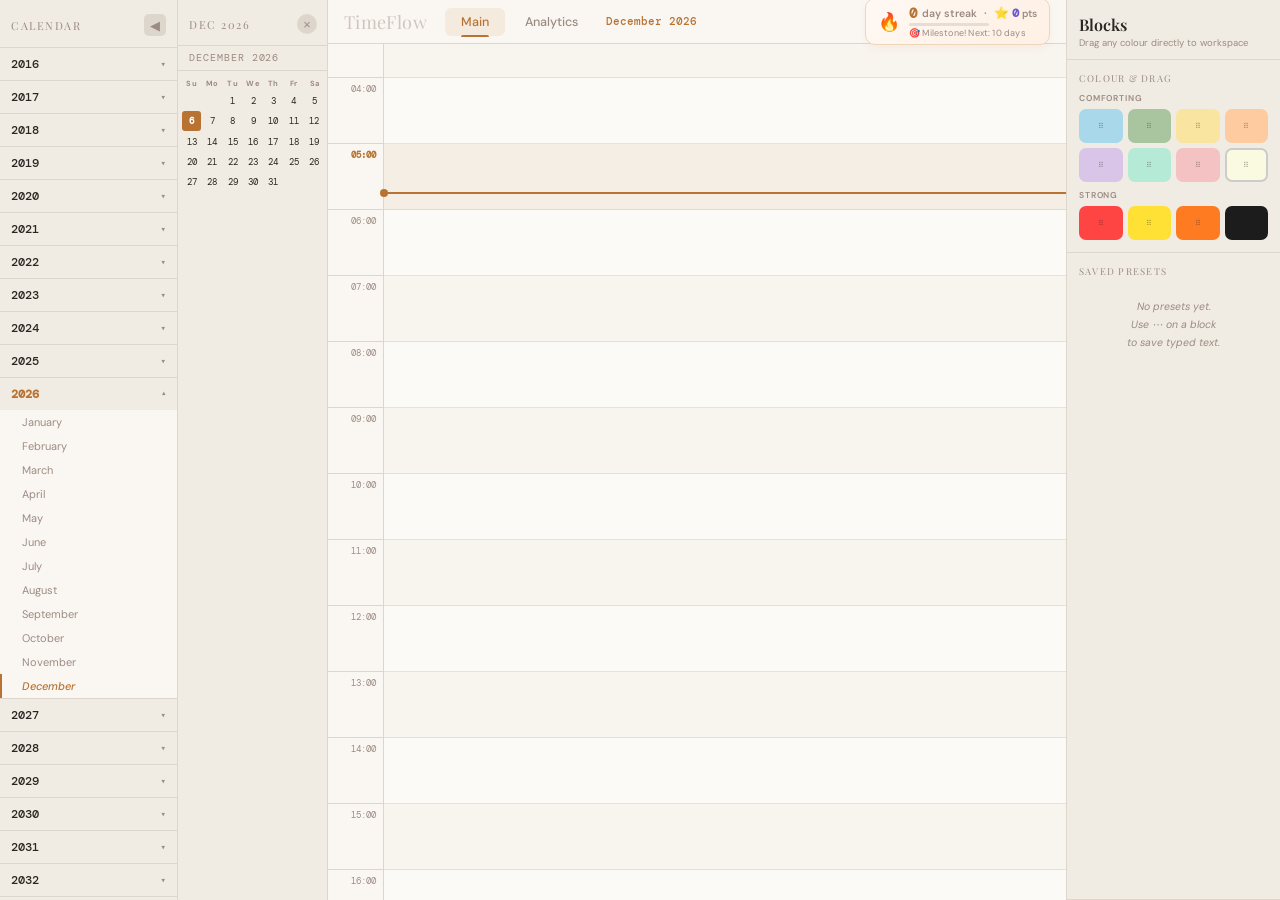
==== index.html @ 725e1b66 "Rename timeflow.html to index.html" ====
<!DOCTYPE html>
<html lang="en">
<head>
<meta charset="UTF-8"/>
<meta name="viewport" content="width=device-width, initial-scale=1.0"/>
<title>TimeFlow — Time Management</title>
<link href="https://fonts.googleapis.com/css2?family=Playfair+Display:ital,wght@0,400;0,600;1,400&family=DM+Sans:opsz,wght@9..40,300;9..40,400;9..40,500;9..40,600&family=DM+Mono:wght@400;500&display=swap" rel="stylesheet"/>
<style>
*,*::before,*::after{box-sizing:border-box;margin:0;padding:0}
:root{
  --bg:#FAF7F2;--sb-bg:#F0EBE3;--sb-hover:#E6DED5;
  --accent:#B87333;--accent2:#D49A6A;--text:#2C2420;--muted:#9C8B82;
  --border:#DDD6CC;--ws-bg:#F5F0E8;--sh:rgba(44,36,32,.10);
  --row-h:66px;--left-w:178px
}
html,body{height:100%;font-family:'DM Sans',sans-serif;background:var(--bg);color:var(--text);overflow:hidden}
#app{display:flex;height:100vh;width:100vw}
::-webkit-scrollbar{width:3px;height:3px}
::-webkit-scrollbar-track{background:transparent}
::-webkit-scrollbar-thumb{background:var(--border);border-radius:2px}

/* ═══ LEFT PANEL ═══ */
#left-panel{display:flex;flex-shrink:0;transition:width .28s cubic-bezier(.4,0,.2,1)}

.sidebar{height:100vh;overflow-y:auto;background:var(--sb-bg);border-right:1px solid var(--border);display:flex;flex-direction:column;flex-shrink:0}
#year-sidebar{width:var(--left-w);transition:width .28s cubic-bezier(.4,0,.2,1);overflow:hidden}
#year-sidebar.collapsed{width:38px;overflow:hidden}
#year-sidebar.collapsed .sb-content{opacity:0;pointer-events:none}

#date-sidebar{width:0;overflow:hidden;transition:width .28s cubic-bezier(.4,0,.2,1)}
#date-sidebar.open{width:150px;border-right:1px solid var(--border)}

.sb-head{
  padding:14px 11px 11px;font-family:'Playfair Display',serif;font-size:11px;
  letter-spacing:.14em;text-transform:uppercase;color:var(--muted);
  border-bottom:1px solid var(--border);display:flex;align-items:center;
  justify-content:space-between;flex-shrink:0;position:sticky;top:0;background:var(--sb-bg);z-index:3;
  min-height:42px
}
.sb-head-title{white-space:nowrap;overflow:hidden;transition:opacity .2s}
.sb-toggle{
  width:22px;height:22px;border-radius:5px;border:none;
  background:var(--border);color:var(--muted);cursor:pointer;font-size:13px;
  display:flex;align-items:center;justify-content:center;
  transition:background .15s,color .15s,transform .25s;flex-shrink:0
}
.sb-toggle:hover{background:var(--accent);color:#fff}
#year-sidebar.collapsed .sb-toggle{transform:rotate(180deg)}
.sb-content{transition:opacity .22s}

.sb-close{width:20px;height:20px;border-radius:50%;border:none;background:var(--border);color:var(--muted);cursor:pointer;font-size:13px;display:flex;align-items:center;justify-content:center;transition:background .15s,color .15s}
.sb-close:hover{background:var(--accent);color:#fff}

.year-group{border-bottom:1px solid var(--border)}
.year-label{padding:8px 11px;font-family:'DM Mono',monospace;font-size:12px;font-weight:500;cursor:pointer;display:flex;justify-content:space-between;align-items:center;transition:background .12s;user-select:none;color:var(--text)}
.year-label:hover{background:var(--sb-hover)}
.year-label.cur-yr{color:var(--accent);font-weight:600}
.year-label .chev{font-size:9px;transition:transform .2s;color:var(--muted)}
.year-label.expanded .chev{transform:rotate(180deg)}
.month-list{display:none;background:var(--bg)}
.month-list.open{display:block}
.month-item{padding:5px 11px 5px 20px;font-size:11px;cursor:pointer;color:var(--muted);transition:all .12s;border-left:2px solid transparent}
.month-item:hover{color:var(--text);background:var(--sb-hover);border-left-color:var(--accent2)}
.month-item.sel-month{color:var(--accent);border-left-color:var(--accent);font-weight:500}
.month-item.cur-month{font-style:italic}

#date-sidebar-inner{width:150px}
.ds-month-label{padding:6px 11px;font-size:9.5px;color:var(--muted);font-family:'DM Mono',monospace;text-transform:uppercase;letter-spacing:.1em;border-bottom:1px solid var(--border);background:var(--sb-bg)}
.day-grid{display:grid;grid-template-columns:repeat(7,1fr);gap:1px;padding:6px 4px 8px}
.day-hdr{font-size:7.5px;text-align:center;color:var(--muted);font-weight:700;padding:2px 0;letter-spacing:.04em}
.day-cell{aspect-ratio:1;display:flex;align-items:center;justify-content:center;font-size:9px;font-family:'DM Mono',monospace;border-radius:3px;cursor:pointer;transition:background .1s,color .1s;color:var(--text)}
.day-cell:not(.empty):hover{background:var(--accent);color:#fff}
.day-cell.today{background:var(--accent);color:#fff;font-weight:700}
.day-cell.empty{cursor:default}

/* ═══ WORKSPACE ═══ */
#workspace{flex:1;display:flex;flex-direction:column;overflow:hidden;min-width:0}

/* ── TOOLBAR ── */
#toolbar{
  flex-shrink:0;display:flex;align-items:center;
  background:var(--bg);border-bottom:1px solid var(--border);
  padding:0 16px;gap:4px;height:44px;z-index:30
}
#app-title{font-family:'Playfair Display',serif;font-size:18px;color:var(--muted);opacity:.45;letter-spacing:.02em;margin-right:14px;flex-shrink:0}
.tab-btn{
  padding:6px 16px;border:none;background:none;font-family:'DM Sans',sans-serif;
  font-size:12.5px;font-weight:500;cursor:pointer;border-radius:6px;
  color:var(--muted);transition:all .15s;position:relative
}
.tab-btn:hover{color:var(--text);background:var(--sb-hover)}
.tab-btn.active{color:var(--accent);background:rgba(184,115,51,.10)}
.tab-btn.active::after{content:'';position:absolute;bottom:-1px;left:16px;right:16px;height:2px;background:var(--accent);border-radius:2px 2px 0 0}

#date-display{font-family:'DM Mono',monospace;font-size:10.5px;color:var(--accent);font-weight:500;margin-left:8px}

#streak-widget{margin-left:auto;display:flex;align-items:center;gap:9px;background:linear-gradient(135deg,#fff8f3,#fef0e4);border:1px solid #f0d5b8;border-radius:10px;padding:5px 12px;box-shadow:0 2px 8px rgba(184,115,51,.07)}
.sw-fire{font-size:18px;line-height:1}
.sw-info{display:flex;flex-direction:column;gap:1px}
.sw-line1{display:flex;align-items:center;gap:5px;font-size:11.5px;font-weight:600;color:var(--text)}
.sw-streak-val{font-family:'DM Mono',monospace;font-size:14px;color:var(--accent);font-weight:700}
.sw-score-wrap{display:flex;align-items:center;gap:3px}
.sw-score-val{font-family:'DM Mono',monospace;font-size:12px;color:#6a5acd;font-weight:700}
.sw-score-lbl{font-size:10px;color:var(--muted)}
.sw-bar-wrap{height:3px;background:#e8ddd5;border-radius:2px;width:80px;overflow:hidden}
.sw-bar-fill{height:100%;background:linear-gradient(90deg,var(--accent2),var(--accent));border-radius:2px;transition:width .5s ease}
.sw-next{font-size:9px;color:var(--muted);letter-spacing:.02em}

/* ── VIEW PANELS ── */
#view-main,#view-analytics{display:none;flex:1;overflow:hidden;flex-direction:column}
#view-main.active,#view-analytics.active{display:flex}

/* ── MAIN VIEW ── */
#ws-scroll{flex:1;overflow-y:auto;overflow-x:hidden;display:flex;position:relative}
#time-col{flex-shrink:0;width:56px;background:var(--bg);border-right:1px solid var(--border);height:calc(var(--row-h)*24)}
.time-label{height:var(--row-h);display:flex;align-items:flex-start;justify-content:flex-end;padding:5px 7px 0 0;font-family:'DM Mono',monospace;font-size:9px;color:var(--muted);border-bottom:1px solid var(--border)}
.time-label.cur-time-row{color:var(--accent);font-weight:700}
#grid-area{flex:1;position:relative;height:calc(var(--row-h)*24);min-width:200px}
.grid-row{position:absolute;left:0;right:0;height:var(--row-h);border-bottom:1px solid rgba(200,190,180,.4)}
.grid-row:nth-child(odd){background:rgba(255,255,255,.35)}
.grid-row:nth-child(even){background:rgba(220,210,200,.1)}
.grid-row.cur-hr-row{background:rgba(184,115,51,.07)}
#now-line{position:absolute;left:0;right:0;height:2px;background:var(--accent);z-index:8;pointer-events:none;display:flex;align-items:center}
#now-line::before{content:'';width:8px;height:8px;border-radius:50%;background:var(--accent);margin-left:-4px;flex-shrink:0}

/* ═══ BLOCKS ═══ */
.block{
  position:absolute;min-width:130px;width:220px;height:calc(var(--row-h) - 6px);
  border-radius:7px;padding:7px 26px 7px 10px;cursor:move;
  box-shadow:0 2px 10px var(--sh);user-select:none;overflow:visible;
  transition:box-shadow .15s,transform .12s,width .2s ease,height .2s ease;z-index:10
}
.block:hover{box-shadow:0 6px 20px rgba(44,36,32,.15);z-index:20}
.block.dragging{
  box-shadow:0 18px 40px rgba(44,36,32,.26);z-index:100;opacity:.93;
  transform:rotate(.5deg) scale(1.06) !important;
  transition:box-shadow .15s,transform .15s !important
}
.block-resize{position:absolute;bottom:3px;right:3px;width:10px;height:10px;cursor:se-resize;opacity:.3;background-image:repeating-linear-gradient(135deg,currentColor 0 1.5px,transparent 0 3px);background-size:6px 6px}
.block:hover .block-resize{opacity:.6}
.block-text{outline:none;font-family:'DM Sans',sans-serif;font-size:12px;line-height:1.5;min-height:22px;word-break:break-word;cursor:text;height:100%;overflow:auto}
.block-text:empty::before{content:attr(data-ph);opacity:.32;pointer-events:none}
.block-menu-btn{position:absolute;top:4px;right:4px;width:19px;height:19px;border-radius:4px;border:none;background:rgba(128,128,128,.16);cursor:pointer;font-size:13px;display:flex;align-items:center;justify-content:center;opacity:0;transition:opacity .15s,background .12s;z-index:3;line-height:1}
.block:hover .block-menu-btn{opacity:1}
.block-menu-btn:hover{background:rgba(128,128,128,.32)}

/* ═══ DROPDOWN PORTAL ═══ */
#dd-portal{position:fixed;z-index:9999;top:0;left:0;pointer-events:none}
.block-dropdown{position:fixed;pointer-events:all;background:#fff;border:1px solid #e0d8d0;border-radius:12px;box-shadow:0 12px 36px rgba(0,0,0,.16),0 2px 8px rgba(0,0,0,.06);padding:14px;width:238px;animation:ddIn .14s ease}
@keyframes ddIn{from{opacity:0;transform:translateY(-6px)}to{opacity:1;transform:none}}
.dd-section-title{font-size:9px;text-transform:uppercase;letter-spacing:.14em;color:var(--muted);margin-bottom:8px;font-family:'Playfair Display',serif}
.dd-swatches{display:flex;flex-wrap:wrap;gap:6px;margin-bottom:2px}
.dd-swatch{width:26px;height:26px;border-radius:6px;cursor:pointer;border:2.5px solid transparent;transition:transform .1s,border-color .1s,box-shadow .1s}
.dd-swatch:hover{transform:scale(1.18);box-shadow:0 3px 8px rgba(0,0,0,.18)}
.dd-swatch.cur-sw{border-color:#333;box-shadow:0 0 0 2px rgba(0,0,0,.12)}
.dd-divider{border:none;border-top:1px solid #ede8e2;margin:9px 0}
.dd-btn{width:100%;text-align:left;padding:7px 10px;border:none;background:none;font-family:'DM Sans',sans-serif;font-size:12.5px;cursor:pointer;border-radius:6px;display:flex;align-items:center;gap:9px;transition:background .1s;color:var(--text)}
.dd-btn:hover{background:#f5f0e8}
.dd-btn.danger{color:#c0392b}
.dd-btn.danger:hover{background:#fde8e6}
.dd-btn-icon{font-size:14px;width:18px;text-align:center;flex-shrink:0}
.dd-cat{font-size:8.5px;text-transform:uppercase;letter-spacing:.1em;color:#b0a090;margin:7px 0 5px;font-weight:600}
.dd-cat:first-child{margin-top:2px}

/* ═══ RIGHT SIDEBAR ═══ */
#right-sidebar{width:214px;flex-shrink:0;height:100vh;overflow-y:auto;background:var(--sb-bg);border-left:1px solid var(--border);display:flex;flex-direction:column}
.rs-head{padding:14px 12px 10px;border-bottom:1px solid var(--border);background:var(--sb-bg);position:sticky;top:0;z-index:3}
.rs-head h2{font-family:'Playfair Display',serif;font-size:16px;font-weight:600}
.rs-head p{font-size:9.5px;color:var(--muted);margin-top:2px}
.rs-section{padding:12px;border-bottom:1px solid var(--border)}
.rs-section-title{font-size:9.5px;text-transform:uppercase;letter-spacing:.13em;color:var(--muted);margin-bottom:9px;font-family:'Playfair Display',serif}

/* Colour swatches — draggable */
.colour-cat{font-size:8.5px;text-transform:uppercase;letter-spacing:.1em;color:var(--muted);margin:8px 0 5px;font-weight:600}
.colour-cat:first-child{margin-top:0}
.colour-grid{display:grid;grid-template-columns:repeat(4,1fr);gap:5px}
.colour-swatch{
  height:34px;border-radius:7px;cursor:grab;
  border:2.5px solid transparent;transition:transform .12s,border-color .12s,box-shadow .12s;
  position:relative;display:flex;align-items:center;justify-content:center
}
.colour-swatch:hover{transform:translateY(-3px) scale(1.06);box-shadow:0 6px 14px var(--sh)}
.colour-swatch:active{cursor:grabbing}
.colour-swatch.sel{border-color:#333;box-shadow:0 4px 10px var(--sh)}
.colour-swatch .tick{position:absolute;inset:0;display:none;align-items:center;justify-content:center;font-size:11px}
.colour-swatch.sel .tick{display:flex}
.cs-grab-hint{font-size:8px;opacity:.4;pointer-events:none;line-height:1}

/* Presets */
.preset-item{background:#fff;border:1px solid var(--border);border-radius:7px;padding:6px 8px;margin-bottom:5px;display:flex;align-items:center;gap:7px;cursor:grab;transition:box-shadow .14s}
.preset-item:hover{box-shadow:0 3px 10px var(--sh)}
.preset-item:active{cursor:grabbing}
.preset-dot{width:10px;height:10px;border-radius:50%;flex-shrink:0;border:1px solid rgba(0,0,0,.08)}
.preset-txt{font-size:11px;flex:1;white-space:nowrap;overflow:hidden;text-overflow:ellipsis;color:var(--text)}
.preset-del{width:16px;height:16px;border:none;background:none;cursor:pointer;color:var(--muted);font-size:14px;display:flex;align-items:center;justify-content:center;border-radius:3px;opacity:0;transition:all .1s;flex-shrink:0;line-height:1}
.preset-item:hover .preset-del{opacity:1}
.preset-del:hover{background:#ff5252;color:#fff}
.no-presets{font-size:10.5px;color:var(--muted);text-align:center;padding:12px 6px;font-style:italic;line-height:1.7}

/* ═══ ANALYTICS VIEW ═══ */
#view-analytics{background:var(--ws-bg);padding:0;overflow-y:auto}
.analytics-inner{padding:28px 32px;max-width:920px;margin:0 auto}
.an-title{font-family:'Playfair Display',serif;font-size:22px;font-weight:600;margin-bottom:4px}
.an-sub{font-size:12px;color:var(--muted);margin-bottom:28px}

.an-grid{display:grid;grid-template-columns:1fr 1fr;gap:20px;margin-bottom:20px}
.an-card{background:#fff;border:1px solid var(--border);border-radius:14px;padding:20px;box-shadow:0 2px 12px var(--sh)}
.an-card-title{font-family:'Playfair Display',serif;font-size:14px;font-weight:600;margin-bottom:4px;color:var(--text)}
.an-card-sub{font-size:10.5px;color:var(--muted);margin-bottom:16px}
.an-card.full{grid-column:1/-1}

/* Pie chart */
#pie-wrap{display:flex;align-items:center;gap:28px;flex-wrap:wrap}
#pie-canvas{flex-shrink:0}
#pie-legend{display:flex;flex-direction:column;gap:8px;flex:1;min-width:140px}
.legend-item{display:flex;align-items:center;gap:8px;font-size:11.5px}
.legend-dot{width:11px;height:11px;border-radius:3px;flex-shrink:0}
.legend-label{flex:1;color:var(--text)}
.legend-pct{font-family:'DM Mono',monospace;font-size:11px;color:var(--muted);font-weight:500}
.legend-hrs{font-family:'DM Mono',monospace;font-size:10px;color:var(--muted)}

/* Stat cards */
.stat-row{display:grid;grid-template-columns:repeat(3,1fr);gap:14px;margin-bottom:20px}
.stat-card{background:#fff;border:1px solid var(--border);border-radius:12px;padding:16px;text-align:center;box-shadow:0 2px 8px var(--sh)}
.stat-val{font-family:'DM Mono',monospace;font-size:24px;font-weight:700;color:var(--accent)}
.stat-lbl{font-size:10.5px;color:var(--muted);margin-top:3px}

/* Bar chart */
#bar-chart{display:flex;align-items:flex-end;gap:6px;height:120px;padding-bottom:24px;position:relative}
.bar-col{display:flex;flex-direction:column;align-items:center;flex:1;height:100%;justify-content:flex-end}
.bar-fill{width:100%;border-radius:4px 4px 0 0;transition:height .6s ease;min-height:2px;position:relative}
.bar-fill:hover::after{content:attr(data-tip);position:absolute;top:-26px;left:50%;transform:translateX(-50%);background:#333;color:#fff;font-size:9px;padding:2px 6px;border-radius:4px;white-space:nowrap;pointer-events:none}
.bar-lbl{font-size:8px;color:var(--muted);margin-top:5px;font-family:'DM Mono',monospace;text-align:center}

.an-empty{text-align:center;padding:40px 20px;color:var(--muted);font-size:13px;font-style:italic;line-height:1.8}
.an-empty-icon{font-size:36px;margin-bottom:8px;opacity:.4}

/* ═══ TOAST & MILESTONE ═══ */
#toast{position:fixed;bottom:22px;left:50%;transform:translateX(-50%) translateY(14px);background:var(--text);color:#FAF7F2;padding:7px 17px;border-radius:22px;font-size:12px;opacity:0;transition:opacity .25s,transform .25s;z-index:10000;pointer-events:none;white-space:nowrap}
#toast.show{opacity:1;transform:translateX(-50%) translateY(0)}
#milestone-popup{position:fixed;top:50%;left:50%;transform:translate(-50%,-50%) scale(.7);background:#fff;border:1.5px solid #f0d5b8;border-radius:18px;padding:26px 34px;text-align:center;z-index:10001;box-shadow:0 24px 60px rgba(0,0,0,.18);opacity:0;transition:opacity .3s,transform .3s;pointer-events:none}
#milestone-popup.show{opacity:1;transform:translate(-50%,-50%) scale(1);pointer-events:all}
.mp-emoji{font-size:40px;margin-bottom:8px}
.mp-title{font-family:'Playfair Display',serif;font-size:21px;font-weight:600;color:var(--text)}
.mp-sub{font-size:12.5px;color:var(--muted);margin-top:5px}
.mp-score{font-family:'DM Mono',monospace;font-size:27px;color:#6a5acd;font-weight:700;margin:10px 0}
.mp-close{margin-top:12px;padding:7px 22px;background:var(--accent);color:#fff;border:none;border-radius:20px;font-size:13px;font-family:'DM Sans',sans-serif;cursor:pointer;transition:background .15s}
.mp-close:hover{background:var(--accent2)}
</style>
</head>
<body>
<div id="app">

<!-- LEFT PANEL -->
<div id="left-panel">
  <div class="sidebar" id="year-sidebar">
    <div class="sb-head">
      <span class="sb-head-title">Calendar</span>
      <button class="sb-toggle" id="cal-toggle" title="Minimise calendar" onclick="toggleCalendar()">◀</button>
    </div>
    <div class="sb-content" id="year-list"></div>
  </div>

  <div class="sidebar" id="date-sidebar">
    <div id="date-sidebar-inner">
      <div class="sb-head">
        <span id="ds-label">Dates</span>
        <button class="sb-close" onclick="closeDateSidebar()">×</button>
      </div>
      <div class="ds-month-label" id="ds-month-info"></div>
      <div class="day-grid" id="day-grid"></div>
    </div>
  </div>
</div>

<!-- WORKSPACE -->
<div id="workspace">

  <!-- TOOLBAR -->
  <div id="toolbar">
    <span id="app-title">TimeFlow</span>
    <button class="tab-btn active" id="tab-main" onclick="switchTab('main')">Main</button>
    <button class="tab-btn" id="tab-analytics" onclick="switchTab('analytics')">Analytics</button>
    <span id="date-display"></span>
    <div id="streak-widget">
      <div class="sw-fire" id="streak-fire">🔥</div>
      <div class="sw-info">
        <div class="sw-line1">
          <span class="sw-streak-val" id="streak-count">0</span>
          <span style="color:var(--muted);font-size:10.5px">day streak</span>
          <span style="color:var(--muted);margin:0 2px">·</span>
          <div class="sw-score-wrap">
            <span style="font-size:12px">⭐</span>
            <span class="sw-score-val" id="streak-score">0</span>
            <span class="sw-score-lbl">pts</span>
          </div>
        </div>
        <div class="sw-bar-wrap"><div class="sw-bar-fill" id="streak-bar"></div></div>
        <div class="sw-next" id="streak-next">Place a block to start your streak!</div>
      </div>
    </div>
  </div>

  <!-- MAIN VIEW -->
  <div id="view-main" class="active">
    <div id="ws-scroll">
      <div id="time-col"></div>
      <div id="grid-area"><div id="now-line"></div></div>
    </div>
  </div>

  <!-- ANALYTICS VIEW -->
  <div id="view-analytics">
    <div class="analytics-inner" id="analytics-inner"></div>
  </div>

</div><!-- #workspace -->

<!-- RIGHT SIDEBAR -->
<div id="right-sidebar">
  <div class="rs-head">
    <h2>Blocks</h2>
    <p>Drag any colour directly to workspace</p>
  </div>

  <div class="rs-section">
    <div class="rs-section-title">Colour & Drag</div>
    <div class="colour-cat">Comforting</div>
    <div class="colour-grid" id="comfort-grid"></div>
    <div class="colour-cat">Strong</div>
    <div class="colour-grid" id="strong-grid"></div>
  </div>

  <div class="rs-section" style="flex:1;min-height:100px">
    <div class="rs-section-title">Saved Presets</div>
    <div id="presets-list"></div>
  </div>
</div>

</div><!-- #app -->

<div id="dd-portal"></div>
<div id="toast"></div>
<div id="milestone-popup">
  <div class="mp-emoji">🏆</div>
  <div class="mp-title" id="mp-title">Streak Milestone!</div>
  <div class="mp-sub" id="mp-sub">You've been scheduling for 10 days in a row</div>
  <div class="mp-score" id="mp-score">+1,000 pts</div>
  <button class="mp-close" onclick="closeMilestone()">Awesome! ✓</button>
</div>

<script>
// ═══════════════════════════════
//  DATA
// ═══════════════════════════════
const MONTHS=['January','February','March','April','May','June','July','August','September','October','November','December'];
const DAYS_SH=['Su','Mo','Tu','We','Th','Fr','Sa'];
const ROW_H=66;

const COMFORT_COLORS=[
  {name:'Sky Blue',hex:'#A8D8EA',fg:'#1C1C1C'},
  {name:'Sage',hex:'#A8C5A0',fg:'#1C1C1C'},
  {name:'Warm Yellow',hex:'#F9E4A0',fg:'#1C1C1C'},
  {name:'Peach',hex:'#FECBA1',fg:'#1C1C1C'},
  {name:'Lavender',hex:'#D8C5E8',fg:'#1C1C1C'},
  {name:'Mint',hex:'#B5EAD7',fg:'#1C1C1C'},
  {name:'Blush',hex:'#F4C2C2',fg:'#1C1C1C'},
  {name:'Cream',hex:'#FAFAE0',fg:'#1C1C1C'},
];
const STRONG_COLORS=[
  {name:'Bright Red',hex:'#FF4444',fg:'#1C1C1C'},
  {name:'Bright Yellow',hex:'#FFE135',fg:'#1C1C1C'},
  {name:'Deep Orange',hex:'#FF7B22',fg:'#1C1C1C'},
  {name:'Black',hex:'#1C1C1C',fg:'#FFFFFF'},
];
const ALL_COLORS=[...COMFORT_COLORS,...STRONG_COLORS];

let presets=JSON.parse(localStorage.getItem('tf_presets')||'[]');
let blockCnt=0;
let dragColor=null; // color being dragged from swatch
const today=new Date();

// ═══════════════════════════════
//  AUDIO — vibration buzz
// ═══════════════════════════════
function playPlaceSound(){
  try{
    const ctx=new(window.AudioContext||window.webkitAudioContext)();
    // Quick buzz: two short pulses
    [0, 0.07].forEach(offset=>{
      const osc=ctx.createOscillator();
      const gain=ctx.createGain();
      osc.connect(gain);gain.connect(ctx.destination);
      osc.type='sawtooth';
      osc.frequency.setValueAtTime(180,ctx.currentTime+offset);
      osc.frequency.exponentialRampToValueAtTime(60,ctx.currentTime+offset+0.06);
      gain.gain.setValueAtTime(0.18,ctx.currentTime+offset);
      gain.gain.exponentialRampToValueAtTime(0.001,ctx.currentTime+offset+0.07);
      osc.start(ctx.currentTime+offset);
      osc.stop(ctx.currentTime+offset+0.08);
    });
    setTimeout(()=>ctx.close(),400);
  }catch(e){}
}

// ═══════════════════════════════
//  STREAK
// ═══════════════════════════════
const SK='tf_streak_v3';
function fmtDate(d){return d.toISOString().slice(0,10)}
function getStreak(){return JSON.parse(localStorage.getItem(SK)||JSON.stringify({lastDate:null,count:0,score:0}))}

function checkAndUpdateStreak(){
  const ts=fmtDate(new Date());
  let s=getStreak();
  if(s.lastDate===ts){updateStreakUI(s);return;}
  const prev=s.count;
  const yest=new Date();yest.setDate(yest.getDate()-1);
  s.count=s.lastDate===fmtDate(yest)?s.count+1:1;
  s.lastDate=ts;
  const om=Math.floor(prev/10),nm=Math.floor(s.count/10);
  if(nm>om){const gained=(nm-om)*1000;s.score=(s.score||0)+gained;setTimeout(()=>showMilestone(s.count,gained),700);}
  localStorage.setItem(SK,JSON.stringify(s));
  updateStreakUI(s);
}

function updateStreakUI(s){
  document.getElementById('streak-count').textContent=s.count;
  document.getElementById('streak-score').textContent=(s.score||0).toLocaleString();
  document.getElementById('streak-bar').style.width=((s.count%10)/10*100)+'%';
  const tn=10-(s.count%10);
  document.getElementById('streak-next').textContent=
    tn===10?`🎯 Milestone! Next: ${s.count+10} days`:`${tn} day${tn===1?'':'s'} to +1,000 pts ⭐`;
  document.getElementById('streak-fire').textContent=s.count>=30?'🔥🔥🔥':s.count>=20?'🔥🔥':'🔥';
}

function showMilestone(days,gained){
  document.getElementById('mp-title').textContent=`${days}-Day Streak! 🎉`;
  document.getElementById('mp-sub').textContent=`You've scheduled for ${days} days in a row!`;
  document.getElementById('mp-score').textContent=`+${gained.toLocaleString()} pts`;
  document.getElementById('milestone-popup').classList.add('show');
}
function closeMilestone(){document.getElementById('milestone-popup').classList.remove('show')}

(function(){updateStreakUI(getStreak())})();

// ═══════════════════════════════
//  INIT
// ═══════════════════════════════
function init(){
  buildYearList();
  buildTimeGrid();
  buildColourGrids();
  renderPresets();
  setupGridDrop();
  updateNowLine();
  setInterval(updateNowLine,60000);

  const yl=document.querySelector(`.year-label[data-year="${today.getFullYear()}"]`);
  if(yl){
    const ml=document.getElementById(`months-${today.getFullYear()}`);
    toggleYear(today.getFullYear(),yl,ml);
    setTimeout(()=>{
      const mi=document.querySelector(`.month-item[data-month="${today.getMonth()}"][data-year="${today.getFullYear()}"]`);
      if(mi)mi.click();
    },80);
  }
  document.getElementById('date-display').textContent=`${today.getDate()} ${MONTHS[today.getMonth()]} ${today.getFullYear()}`;
  setTimeout(()=>{document.getElementById('ws-scroll').scrollTop=Math.max(0,today.getHours()*ROW_H-100);},160);
  document.addEventListener('click',()=>closeDD());
}

// ═══════════════════════════════
//  CALENDAR COLLAPSE
// ═══════════════════════════════
function toggleCalendar(){
  const ys=document.getElementById('year-sidebar');
  ys.classList.toggle('collapsed');
  // Also close date sidebar when collapsing
  if(ys.classList.contains('collapsed')) closeDateSidebar();
}

// ═══════════════════════════════
//  TAB SWITCHING
// ═══════════════════════════════
function switchTab(tab){
  document.getElementById('view-main').classList.toggle('active',tab==='main');
  document.getElementById('view-analytics').classList.toggle('active',tab==='analytics');
  document.getElementById('tab-main').classList.toggle('active',tab==='main');
  document.getElementById('tab-analytics').classList.toggle('active',tab==='analytics');
  if(tab==='analytics') renderAnalytics();
}

// ═══════════════════════════════
//  YEAR SIDEBAR
// ═══════════════════════════════
function buildYearList(){
  const container=document.getElementById('year-list');
  const cy=today.getFullYear();
  for(let y=cy-10;y<=cy+10;y++){
    const grp=document.createElement('div');grp.className='year-group';
    const lbl=document.createElement('div');
    lbl.className='year-label'+(y===cy?' cur-yr':'');
    lbl.dataset.year=y;
    lbl.innerHTML=`<span>${y}</span><span class="chev">▾</span>`;
    const ml=document.createElement('div');ml.className='month-list';ml.id=`months-${y}`;
    MONTHS.forEach((m,i)=>{
      const item=document.createElement('div');
      item.className='month-item'+(i===today.getMonth()&&y===cy?' cur-month':'');
      item.dataset.month=i;item.dataset.year=y;item.textContent=m;
      item.addEventListener('click',e=>{e.stopPropagation();selectMonth(y,i,item);});
      ml.appendChild(item);
    });
    lbl.addEventListener('click',()=>toggleYear(y,lbl,ml));
    grp.appendChild(lbl);grp.appendChild(ml);container.appendChild(grp);
  }
}

function toggleYear(y,lbl,ml){
  const isOpen=ml.classList.contains('open');
  document.querySelectorAll('.month-list.open').forEach(el=>el.classList.remove('open'));
  document.querySelectorAll('.year-label.expanded').forEach(el=>el.classList.remove('expanded'));
  if(!isOpen){ml.classList.add('open');lbl.classList.add('expanded');}
}

function selectMonth(year,mi,item){
  document.querySelectorAll('.month-item.sel-month').forEach(el=>el.classList.remove('sel-month'));
  item.classList.add('sel-month');
  openDateSidebar(year,mi);
  document.getElementById('date-display').textContent=`${MONTHS[mi]} ${year}`;
}

function openDateSidebar(year,month){
  document.getElementById('date-sidebar').classList.add('open');
  document.getElementById('ds-label').textContent=MONTHS[month].slice(0,3)+' '+year;
  document.getElementById('ds-month-info').textContent=`${MONTHS[month]} ${year}`;
  buildDayGrid(year,month);
}
function closeDateSidebar(){document.getElementById('date-sidebar').classList.remove('open')}

function buildDayGrid(year,month){
  const grid=document.getElementById('day-grid');grid.innerHTML='';
  DAYS_SH.forEach(d=>{const h=document.createElement('div');h.className='day-hdr';h.textContent=d;grid.appendChild(h);});
  const fd=new Date(year,month,1).getDay(),dim=new Date(year,month+1,0).getDate();
  for(let i=0;i<fd;i++){const c=document.createElement('div');c.className='day-cell empty';grid.appendChild(c);}
  for(let d=1;d<=dim;d++){
    const c=document.createElement('div');c.className='day-cell';
    if(d===today.getDate()&&month===today.getMonth()&&year===today.getFullYear())c.classList.add('today');
    c.textContent=d;
    c.addEventListener('click',()=>{document.getElementById('date-display').textContent=`${d} ${MONTHS[month]} ${year}`;});
    grid.appendChild(c);
  }
}

// ═══════════════════════════════
//  TIME GRID
// ═══════════════════════════════
function buildTimeGrid(){
  const col=document.getElementById('time-col'),grid=document.getElementById('grid-area'),curH=today.getHours(),nl=document.getElementById('now-line');
  for(let h=0;h<24;h++){
    const lbl=document.createElement('div');lbl.className='time-label'+(h===curH?' cur-time-row':'');lbl.textContent=h.toString().padStart(2,'0')+':00';col.appendChild(lbl);
    const row=document.createElement('div');row.className='grid-row'+(h===curH?' cur-hr-row':'');row.style.top=(h*ROW_H)+'px';row.dataset.hour=h;grid.insertBefore(row,nl);
  }
}
function updateNowLine(){
  const now=new Date();
  document.getElementById('now-line').style.top=(( now.getHours()*60+now.getMinutes())/1440*(ROW_H*24))+'px';
}

// ═══════════════════════════════
//  COLOUR GRIDS — draggable swatches
// ═══════════════════════════════
function buildColourGrids(){
  buildColGrid('comfort-grid',COMFORT_COLORS);
  buildColGrid('strong-grid',STRONG_COLORS);
}

function buildColGrid(id,colors){
  const g=document.getElementById(id);
  colors.forEach(col=>{
    const s=document.createElement('div');
    s.className='colour-swatch';
    s.style.background=col.hex;
    if(col.hex==='#FAFAE0')s.style.border='2px solid #ccc';
    s.title=col.name+'\nDrag to workspace';
    s.draggable=true;
    // Tick (not needed for selection anymore, keeping for drag feedback)
    const hint=document.createElement('span');hint.className='cs-grab-hint';hint.textContent='⠿';s.appendChild(hint);
    s.addEventListener('dragstart',e=>{
      dragColor=col;
      e.dataTransfer.setData('text/plain','color-swatch');
      e.dataTransfer.effectAllowed='copy';
    });
    s.addEventListener('dragend',()=>{ dragColor=null; });
    g.appendChild(s);
  });
}

// ═══════════════════════════════
//  DROP onto grid
// ═══════════════════════════════
function setupGridDrop(){
  const grid=document.getElementById('grid-area');
  grid.addEventListener('dragover',e=>{e.preventDefault();e.dataTransfer.dropEffect='copy';});
  grid.addEventListener('drop',e=>{
    e.preventDefault();
    const type=e.dataTransfer.getData('text/plain');
    if(type!=='color-swatch'&&!type.startsWith('preset:'))return;
    const rect=grid.getBoundingClientRect();
    const sy=snapY(e.clientY-rect.top);
    const sx=Math.max(0,e.clientX-rect.left-110);
    let text='',color=dragColor||COMFORT_COLORS[0];
    if(type.startsWith('preset:')){
      const idx=parseInt(type.split(':')[1]);
      const p=presets[idx];
      if(p){text=p.text;color=ALL_COLORS.find(c=>c.hex===p.color)||color;}
    }
    createBlock(sx,sy,text,color);
    checkAndUpdateStreak();
    playPlaceSound();
    dragColor=null;
  });
}

function snapY(y){return Math.max(0,Math.round(y/ROW_H)*ROW_H)}

// ═══════════════════════════════
//  CREATE BLOCK
// ═══════════════════════════════
function createBlock(x,y,text,color){
  const c=color||COMFORT_COLORS[0];
  const grid=document.getElementById('grid-area');
  blockCnt++;
  const block=document.createElement('div');
  block.className='block';
  block.style.left=x+'px';block.style.top=y+'px';
  applyColor(block,c);

  const txt=document.createElement('div');
  txt.className='block-text';txt.contentEditable='true';txt.spellcheck=true;
  txt.dataset.ph='Type here…';txt.style.color=c.fg;
  if(text)txt.textContent=text;

  const btn=document.createElement('button');
  btn.className='block-menu-btn';btn.textContent='⋯';btn.style.color=c.fg;
  btn.addEventListener('click',e=>{e.stopPropagation();openDD(block,btn);});

  const rh=document.createElement('div');
  rh.className='block-resize';rh.style.color=c.fg;
  rh.addEventListener('mousedown',e=>{e.stopPropagation();resizeBlock(e,block);});

  block.appendChild(txt);block.appendChild(btn);block.appendChild(rh);
  block.addEventListener('mousedown',e=>{
    if(e.target===txt||e.target===btn||e.target===rh||e.target.closest('.block-dropdown'))return;
    dragBlock(e,block);
  });
  grid.appendChild(block);
  if(!text)setTimeout(()=>txt.focus(),40);
  return block;
}

function applyColor(block,c){
  block.style.background=c.hex;block.dataset.hex=c.hex;block.dataset.fg=c.fg;
  block.style.border=c.hex==='#FAFAE0'?'1px solid #ccc':'none';
  block.dataset.name=c.name||'';
  const txt=block.querySelector('.block-text');
  const btn=block.querySelector('.block-menu-btn');
  const rh=block.querySelector('.block-resize');
  if(txt)txt.style.color=c.fg;if(btn)btn.style.color=c.fg;if(rh)rh.style.color=c.fg;
}

// ═══════════════════════════════
//  DRAG BLOCK (expand on drag)
// ═══════════════════════════════
function dragBlock(e,block){
  e.preventDefault();
  const grid=document.getElementById('grid-area');
  const br=block.getBoundingClientRect();
  const ox=e.clientX-br.left,oy=e.clientY-br.top;
  const origH=block.style.height||'';
  const origW=block.style.width||'';

  block.classList.add('dragging');block.style.zIndex=100;

  const onMove=ev=>{
    const gr=grid.getBoundingClientRect();
    block.style.left=Math.max(0,ev.clientX-gr.left-ox)+'px';
    block.style.top=Math.max(0,ev.clientY-gr.top-oy)+'px';
  };
  const onUp=()=>{
    block.classList.remove('dragging');block.style.zIndex='';
    // Snap back — restore original size via transition
    if(origH)block.style.height=origH;
    if(origW)block.style.width=origW;
    block.style.top=snapY(parseFloat(block.style.top))+'px';
    document.removeEventListener('mousemove',onMove);
    document.removeEventListener('mouseup',onUp);
  };
  document.addEventListener('mousemove',onMove);
  document.addEventListener('mouseup',onUp);
}

// ═══════════════════════════════
//  RESIZE BLOCK
// ═══════════════════════════════
function resizeBlock(e,block){
  e.preventDefault();
  const sx=e.clientX,sy=e.clientY,sw=block.offsetWidth,sh=block.offsetHeight;
  const onMove=ev=>{
    block.style.width=Math.max(130,sw+(ev.clientX-sx))+'px';
    block.style.height=Math.max(ROW_H-6,sh+(ev.clientY-sy))+'px';
  };
  const onUp=()=>{
    const rows=Math.max(1,Math.round(block.offsetHeight/ROW_H));
    block.style.height=(rows*ROW_H-6)+'px';
    document.removeEventListener('mousemove',onMove);
    document.removeEventListener('mouseup',onUp);
  };
  document.addEventListener('mousemove',onMove);
  document.addEventListener('mouseup',onUp);
}

// ═══════════════════════════════
//  DROPDOWN
// ═══════════════════════════════
function openDD(block,btnEl){
  closeDD();
  const portal=document.getElementById('dd-portal');
  const dd=document.createElement('div');dd.className='block-dropdown';

  const ct=document.createElement('div');ct.className='dd-section-title';ct.textContent='Change Colour';dd.appendChild(ct);
  const swCat1=document.createElement('div');swCat1.className='dd-cat';swCat1.textContent='Comforting';dd.appendChild(swCat1);
  const sw1=document.createElement('div');sw1.className='dd-swatches';
  COMFORT_COLORS.forEach(col=>{sw1.appendChild(makeSwatch(col,block.dataset.hex===col.hex,()=>{applyColor(block,col);closeDD();}));});
  dd.appendChild(sw1);
  const swCat2=document.createElement('div');swCat2.className='dd-cat';swCat2.textContent='Strong';dd.appendChild(swCat2);
  const sw2=document.createElement('div');sw2.className='dd-swatches';
  STRONG_COLORS.forEach(col=>{sw2.appendChild(makeSwatch(col,block.dataset.hex===col.hex,()=>{applyColor(block,col);closeDD();}));});
  dd.appendChild(sw2);
  dd.appendChild(makeDivider());
  dd.appendChild(makeBtn('💾','Save Text as Preset',()=>{
    const t=block.querySelector('.block-text').textContent.trim();
    if(!t){showToast('Type something in the block first!');closeDD();return;}
    presets.push({text:t,color:block.dataset.hex});
    localStorage.setItem('tf_presets',JSON.stringify(presets));
    renderPresets();closeDD();showToast('Saved to Presets ✓');
  }));
  dd.appendChild(makeBtn('⧉','Duplicate Block',()=>{
    const t=block.querySelector('.block-text').textContent;
    const c=ALL_COLORS.find(x=>x.hex===block.dataset.hex)||COMFORT_COLORS[0];
    createBlock(parseFloat(block.style.left)+18,snapY(parseFloat(block.style.top)+ROW_H),t,c);closeDD();
  }));
  dd.appendChild(makeBtn('⬆','Bring to Front',()=>{block.style.zIndex=(parseInt(block.style.zIndex||10)+10)+'';closeDD();showToast('Brought to front');}));
  dd.appendChild(makeDivider());
  const db=makeBtn('🗑','Delete Block',()=>{block.remove();closeDD();});db.classList.add('danger');dd.appendChild(db);

  portal.appendChild(dd);
  const br=btnEl.getBoundingClientRect();
  let top=br.bottom+6,left=br.right-238;
  if(left<8)left=8;if(left+238>window.innerWidth-8)left=window.innerWidth-246;
  if(top+470>window.innerHeight-8)top=Math.max(8,br.top-476);
  dd.style.top=top+'px';dd.style.left=left+'px';
}

function makeSwatch(col,isCur,onClick){
  const s=document.createElement('div');s.className='dd-swatch'+(isCur?' cur-sw':'');
  s.style.background=col.hex;if(col.hex==='#FAFAE0')s.style.border='2px solid #ccc';s.title=col.name;
  s.addEventListener('click',e=>{e.stopPropagation();onClick();});return s;
}
function makeBtn(icon,label,onClick){
  const b=document.createElement('button');b.className='dd-btn';
  b.innerHTML=`<span class="dd-btn-icon">${icon}</span>${label}`;
  b.addEventListener('click',e=>{e.stopPropagation();onClick();});return b;
}
function makeDivider(){const d=document.createElement('hr');d.className='dd-divider';return d;}
function closeDD(){document.getElementById('dd-portal').innerHTML='';}

// ═══════════════════════════════
//  PRESETS
// ═══════════════════════════════
function renderPresets(){
  const list=document.getElementById('presets-list');list.innerHTML='';
  if(!presets.length){list.innerHTML='<div class="no-presets">No presets yet.<br>Use ⋯ on a block<br>to save typed text.</div>';return;}
  presets.forEach((p,i)=>{
    const item=document.createElement('div');item.className='preset-item';item.draggable=true;
    const dot=document.createElement('div');dot.className='preset-dot';dot.style.background=p.color;
    const txt=document.createElement('div');txt.className='preset-txt';txt.textContent=p.text;
    const del=document.createElement('button');del.className='preset-del';del.textContent='×';
    del.addEventListener('click',e=>{e.stopPropagation();presets.splice(i,1);localStorage.setItem('tf_presets',JSON.stringify(presets));renderPresets();});
    item.appendChild(dot);item.appendChild(txt);item.appendChild(del);
    item.addEventListener('dragstart',e=>{
      const c=ALL_COLORS.find(x=>x.hex===p.color)||COMFORT_COLORS[0];
      dragColor=c;
      e.dataTransfer.setData('text/plain',`preset:${i}`);e.dataTransfer.effectAllowed='copy';
    });
    item.addEventListener('dragend',()=>{dragColor=null;});
    list.appendChild(item);
  });
}

// ═══════════════════════════════
//  ANALYTICS
// ═══════════════════════════════
function getBlocks(){
  const blocks=document.querySelectorAll('#grid-area .block');
  return Array.from(blocks).map(b=>{
    const topPx=parseFloat(b.style.top)||0;
    const hPx=b.offsetHeight;
    const startHour=topPx/ROW_H;
    const durationHours=hPx/ROW_H;
    return{
      color:b.dataset.hex||'#A8D8EA',
      fg:b.dataset.fg||'#1C1C1C',
      name:b.dataset.name||b.dataset.hex||'Block',
      text:(b.querySelector('.block-text')||{}).textContent||'',
      startHour,durationHours,
      topPx,hPx
    };
  });
}

function renderAnalytics(){
  const inner=document.getElementById('analytics-inner');
  inner.innerHTML='';
  const blocks=getBlocks();

  inner.innerHTML=`
    <div class="an-title">Schedule Analytics</div>
    <div class="an-sub">Based on blocks currently on your workspace</div>
  `;

  if(!blocks.length){
    inner.innerHTML+=`<div class="an-card"><div class="an-empty"><div class="an-empty-icon">📊</div>No blocks on the workspace yet.<br>Head to <strong>Main</strong> and drag some colour blocks to build your schedule.</div></div>`;
    return;
  }

  // ── Stats ──
  const totalH=blocks.reduce((s,b)=>s+b.durationHours,0);
  const freeH=Math.max(0,24-totalH);
  const avgDur=totalH/blocks.length;

  // Find busiest hour
  const hourLoad=new Array(24).fill(0);
  blocks.forEach(b=>{
    const s=Math.floor(b.startHour),e=Math.min(24,Math.ceil(b.startHour+b.durationHours));
    for(let h=s;h<e;h++)hourLoad[h]++;
  });
  const busiestH=hourLoad.indexOf(Math.max(...hourLoad));

  inner.innerHTML+=`
    <div class="stat-row">
      <div class="stat-card"><div class="stat-val">${blocks.length}</div><div class="stat-lbl">Total Blocks</div></div>
      <div class="stat-card"><div class="stat-val">${totalH.toFixed(1)}h</div><div class="stat-lbl">Scheduled Time</div></div>
      <div class="stat-card"><div class="stat-val">${busiestH.toString().padStart(2,'0')}:00</div><div class="stat-lbl">Busiest Hour</div></div>
    </div>
  `;

  // ── Pie chart by colour ──
  const colorMap={};
  blocks.forEach(b=>{
    const key=b.color;
    if(!colorMap[key])colorMap[key]={color:b.color,fg:b.fg,name:b.name,hours:0,count:0};
    colorMap[key].hours+=b.durationHours;
    colorMap[key].count++;
  });
  // Add free time
  if(freeH>0) colorMap['__free']={color:'#E8E0D8',fg:'#9C8B82',name:'Free Time',hours:freeH,count:0};

  const slices=Object.values(colorMap).sort((a,b2)=>b2.hours-a.hours);
  const totalAll=slices.reduce((s,x)=>s+x.hours,0);

  const anGrid=document.createElement('div');anGrid.className='an-grid';

  // Pie card
  const pieCard=document.createElement('div');pieCard.className='an-card';
  pieCard.innerHTML=`<div class="an-card-title">Time Distribution</div><div class="an-card-sub">Hours allocated per colour block</div>`;

  const pieWrap=document.createElement('div');pieWrap.id='pie-wrap';

  const canvas=document.createElement('canvas');
  canvas.id='pie-canvas';canvas.width=160;canvas.height=160;pieWrap.appendChild(canvas);

  const legend=document.createElement('div');legend.id='pie-legend';
  slices.forEach(s=>{
    const pct=(s.hours/totalAll*100).toFixed(1);
    const li=document.createElement('div');li.className='legend-item';
    li.innerHTML=`<div class="legend-dot" style="background:${s.color}"></div><span class="legend-label">${s.name}</span><span class="legend-pct">${pct}%</span><span class="legend-hrs">${s.hours.toFixed(1)}h</span>`;
    legend.appendChild(li);
  });
  pieWrap.appendChild(legend);
  pieCard.appendChild(pieWrap);

  // Bar chart card (blocks by hour)
  const barCard=document.createElement('div');barCard.className='an-card';
  barCard.innerHTML=`<div class="an-card-title">Hourly Load</div><div class="an-card-sub">Number of blocks per hour</div>`;
  const barChart=document.createElement('div');barChart.id='bar-chart';
  const maxLoad=Math.max(...hourLoad,1);
  // Only show hours 6–23
  for(let h=0;h<24;h++){
    const col=document.createElement('div');col.className='bar-col';
    const fill=document.createElement('div');fill.className='bar-fill';
    fill.style.background=hourLoad[h]>0?`hsl(${28+h*6},60%,${55-hourLoad[h]*4}%)`:'#ede8e2';
    const pctH=(hourLoad[h]/maxLoad*90);
    fill.style.height=pctH+'%';
    fill.setAttribute('data-tip',`${h.toString().padStart(2,'0')}:00 · ${hourLoad[h]} block${hourLoad[h]!==1?'s':''}`);
    const lbl=document.createElement('div');lbl.className='bar-lbl';lbl.textContent=h%3===0?h.toString().padStart(2,'0'):'';
    col.appendChild(fill);col.appendChild(lbl);barChart.appendChild(col);
  }
  barCard.appendChild(barChart);

  anGrid.appendChild(pieCard);
  anGrid.appendChild(barCard);

  // Block list card
  const listCard=document.createElement('div');listCard.className='an-card full';
  listCard.innerHTML=`<div class="an-card-title">Block Summary</div><div class="an-card-sub">All scheduled blocks on workspace</div>`;
  const tbl=document.createElement('table');
  tbl.style.cssText='width:100%;border-collapse:collapse;font-size:12px';
  tbl.innerHTML=`<thead><tr style="text-align:left;border-bottom:1px solid #ede8e2">
    <th style="padding:6px 10px;font-weight:600;color:var(--muted);font-size:10px;text-transform:uppercase;letter-spacing:.08em">Colour</th>
    <th style="padding:6px 10px;font-weight:600;color:var(--muted);font-size:10px;text-transform:uppercase;letter-spacing:.08em">Text</th>
    <th style="padding:6px 10px;font-weight:600;color:var(--muted);font-size:10px;text-transform:uppercase;letter-spacing:.08em">Start</th>
    <th style="padding:6px 10px;font-weight:600;color:var(--muted);font-size:10px;text-transform:uppercase;letter-spacing:.08em">Duration</th>
  </tr></thead>`;
  const tbody=document.createElement('tbody');
  blocks.forEach(b=>{
    const hr=Math.floor(b.startHour),mn=Math.round((b.startHour-hr)*60);
    const timeStr=`${hr.toString().padStart(2,'0')}:${mn.toString().padStart(2,'0')}`;
    const dur=b.durationHours>=1?`${b.durationHours.toFixed(1)}h`:`${Math.round(b.durationHours*60)}m`;
    const tr=document.createElement('tr');
    tr.style.borderBottom='1px solid #f5f0e8';
    tr.innerHTML=`
      <td style="padding:7px 10px"><span style="display:inline-block;width:14px;height:14px;border-radius:3px;background:${b.color};vertical-align:middle;margin-right:6px;border:1px solid rgba(0,0,0,.08)"></span>${b.name}</td>
      <td style="padding:7px 10px;color:var(--muted)">${b.text||'—'}</td>
      <td style="padding:7px 10px;font-family:'DM Mono',monospace;font-size:11px">${timeStr}</td>
      <td style="padding:7px 10px;font-family:'DM Mono',monospace;font-size:11px">${dur}</td>
    `;
    tbody.appendChild(tr);
  });
  tbl.appendChild(tbody);listCard.appendChild(tbl);
  anGrid.appendChild(listCard);
  inner.appendChild(anGrid);

  // Draw pie with requestAnimationFrame
  requestAnimationFrame(()=>drawPie(canvas,slices,totalAll));
}

function drawPie(canvas,slices,total){
  const ctx=canvas.getContext('2d');
  const cx=80,cy=80,r=70;
  ctx.clearRect(0,0,160,160);
  let angle=-Math.PI/2;
  slices.forEach(s=>{
    const sweep=s.hours/total*Math.PI*2;
    ctx.beginPath();ctx.moveTo(cx,cy);ctx.arc(cx,cy,r,angle,angle+sweep);ctx.closePath();
    ctx.fillStyle=s.color;ctx.fill();
    ctx.strokeStyle='#fff';ctx.lineWidth=2;ctx.stroke();
    angle+=sweep;
  });
  // Centre hole
  ctx.beginPath();ctx.arc(cx,cy,r*0.42,0,Math.PI*2);ctx.fillStyle='#fff';ctx.fill();
  // Centre label
  ctx.fillStyle='#9C8B82';ctx.textAlign='center';ctx.font='bold 11px DM Sans, sans-serif';
  ctx.fillText(slices.length-1+(slices.find(s=>s.color==='#E8E0D8')?0:0)+' blocks',cx,cy+4);
}

// ═══════════════════════════════
//  TOAST
// ═══════════════════════════════
function showToast(msg){
  const t=document.getElementById('toast');t.textContent=msg;t.classList.add('show');
  setTimeout(()=>t.classList.remove('show'),2600);
}

init();
</script>
</body>
</html>
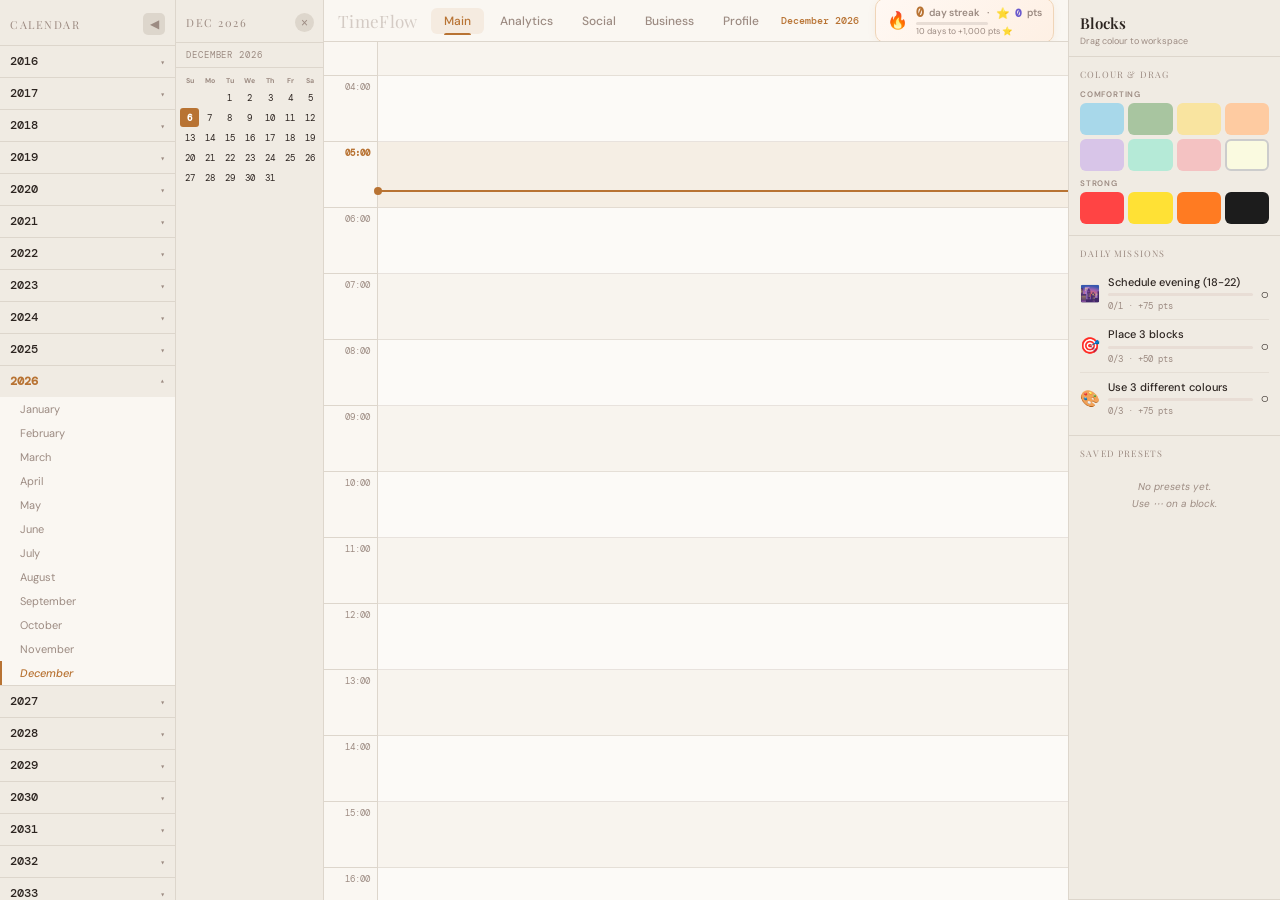
==== commit af45f227: "Rename timeflow3.html to index.html" ====
--- a/index.html
+++ b/index.html
@@ -1,17 +1,16 @@
 <!DOCTYPE html>
 <html lang="en">
 <head>
-<meta charset="UTF-8"/>
-<meta name="viewport" content="width=device-width, initial-scale=1.0"/>
-<title>TimeFlow — Time Management</title>
+<meta charset="UTF-8"/><meta name="viewport" content="width=device-width,initial-scale=1.0"/>
+<title>TimeFlow — Smart Scheduling</title>
 <link href="https://fonts.googleapis.com/css2?family=Playfair+Display:ital,wght@0,400;0,600;1,400&family=DM+Sans:opsz,wght@9..40,300;9..40,400;9..40,500;9..40,600&family=DM+Mono:wght@400;500&display=swap" rel="stylesheet"/>
 <style>
 *,*::before,*::after{box-sizing:border-box;margin:0;padding:0}
 :root{
   --bg:#FAF7F2;--sb-bg:#F0EBE3;--sb-hover:#E6DED5;
   --accent:#B87333;--accent2:#D49A6A;--text:#2C2420;--muted:#9C8B82;
-  --border:#DDD6CC;--ws-bg:#F5F0E8;--sh:rgba(44,36,32,.10);
-  --row-h:66px;--left-w:178px
+  --border:#DDD6CC;--ws-bg:#F5F0E8;--sh:rgba(44,36,32,.10);--row-h:66px;
+  --common:#8B9DC3;--rare:#5B8DD9;--epic:#9B59B6;--legendary:#E6A817
 }
 html,body{height:100%;font-family:'DM Sans',sans-serif;background:var(--bg);color:var(--text);overflow:hidden}
 #app{display:flex;height:100vh;width:100vw}
@@ -20,55 +19,39 @@
 ::-webkit-scrollbar-thumb{background:var(--border);border-radius:2px}
 
 /* ═══ LEFT PANEL ═══ */
-#left-panel{display:flex;flex-shrink:0;transition:width .28s cubic-bezier(.4,0,.2,1)}
-
+#left-panel{display:flex;flex-shrink:0}
 .sidebar{height:100vh;overflow-y:auto;background:var(--sb-bg);border-right:1px solid var(--border);display:flex;flex-direction:column;flex-shrink:0}
-#year-sidebar{width:var(--left-w);transition:width .28s cubic-bezier(.4,0,.2,1);overflow:hidden}
-#year-sidebar.collapsed{width:38px;overflow:hidden}
+#year-sidebar{width:176px;transition:width .28s cubic-bezier(.4,0,.2,1);overflow:hidden}
+#year-sidebar.collapsed{width:36px}
 #year-sidebar.collapsed .sb-content{opacity:0;pointer-events:none}
-
+#year-sidebar.collapsed .sb-head-title{opacity:0}
 #date-sidebar{width:0;overflow:hidden;transition:width .28s cubic-bezier(.4,0,.2,1)}
-#date-sidebar.open{width:150px;border-right:1px solid var(--border)}
-
-.sb-head{
-  padding:14px 11px 11px;font-family:'Playfair Display',serif;font-size:11px;
-  letter-spacing:.14em;text-transform:uppercase;color:var(--muted);
-  border-bottom:1px solid var(--border);display:flex;align-items:center;
-  justify-content:space-between;flex-shrink:0;position:sticky;top:0;background:var(--sb-bg);z-index:3;
-  min-height:42px
-}
+#date-sidebar.open{width:148px;border-right:1px solid var(--border)}
+.sb-head{padding:13px 10px 10px;font-family:'Playfair Display',serif;font-size:11px;letter-spacing:.14em;text-transform:uppercase;color:var(--muted);border-bottom:1px solid var(--border);display:flex;align-items:center;justify-content:space-between;flex-shrink:0;position:sticky;top:0;background:var(--sb-bg);z-index:3;min-height:40px}
 .sb-head-title{white-space:nowrap;overflow:hidden;transition:opacity .2s}
-.sb-toggle{
-  width:22px;height:22px;border-radius:5px;border:none;
-  background:var(--border);color:var(--muted);cursor:pointer;font-size:13px;
-  display:flex;align-items:center;justify-content:center;
-  transition:background .15s,color .15s,transform .25s;flex-shrink:0
-}
+.sb-toggle{width:22px;height:22px;border-radius:5px;border:none;background:var(--border);color:var(--muted);cursor:pointer;font-size:12px;display:flex;align-items:center;justify-content:center;transition:background .15s,color .15s,transform .28s;flex-shrink:0}
 .sb-toggle:hover{background:var(--accent);color:#fff}
 #year-sidebar.collapsed .sb-toggle{transform:rotate(180deg)}
-.sb-content{transition:opacity .22s}
-
-.sb-close{width:20px;height:20px;border-radius:50%;border:none;background:var(--border);color:var(--muted);cursor:pointer;font-size:13px;display:flex;align-items:center;justify-content:center;transition:background .15s,color .15s}
+.sb-content{transition:opacity .2s}
+.sb-close{width:19px;height:19px;border-radius:50%;border:none;background:var(--border);color:var(--muted);cursor:pointer;font-size:12px;display:flex;align-items:center;justify-content:center;transition:background .15s,color .15s}
 .sb-close:hover{background:var(--accent);color:#fff}
-
 .year-group{border-bottom:1px solid var(--border)}
-.year-label{padding:8px 11px;font-family:'DM Mono',monospace;font-size:12px;font-weight:500;cursor:pointer;display:flex;justify-content:space-between;align-items:center;transition:background .12s;user-select:none;color:var(--text)}
+.year-label{padding:8px 10px;font-family:'DM Mono',monospace;font-size:11.5px;font-weight:500;cursor:pointer;display:flex;justify-content:space-between;align-items:center;transition:background .12s;user-select:none}
 .year-label:hover{background:var(--sb-hover)}
 .year-label.cur-yr{color:var(--accent);font-weight:600}
-.year-label .chev{font-size:9px;transition:transform .2s;color:var(--muted)}
+.year-label .chev{font-size:8px;transition:transform .2s;color:var(--muted)}
 .year-label.expanded .chev{transform:rotate(180deg)}
 .month-list{display:none;background:var(--bg)}
 .month-list.open{display:block}
-.month-item{padding:5px 11px 5px 20px;font-size:11px;cursor:pointer;color:var(--muted);transition:all .12s;border-left:2px solid transparent}
+.month-item{padding:5px 10px 5px 18px;font-size:11px;cursor:pointer;color:var(--muted);transition:all .12s;border-left:2px solid transparent}
 .month-item:hover{color:var(--text);background:var(--sb-hover);border-left-color:var(--accent2)}
 .month-item.sel-month{color:var(--accent);border-left-color:var(--accent);font-weight:500}
 .month-item.cur-month{font-style:italic}
-
-#date-sidebar-inner{width:150px}
-.ds-month-label{padding:6px 11px;font-size:9.5px;color:var(--muted);font-family:'DM Mono',monospace;text-transform:uppercase;letter-spacing:.1em;border-bottom:1px solid var(--border);background:var(--sb-bg)}
+#date-sidebar-inner{width:148px}
+.ds-month-label{padding:6px 10px;font-size:9px;color:var(--muted);font-family:'DM Mono',monospace;text-transform:uppercase;letter-spacing:.1em;border-bottom:1px solid var(--border);background:var(--sb-bg)}
 .day-grid{display:grid;grid-template-columns:repeat(7,1fr);gap:1px;padding:6px 4px 8px}
-.day-hdr{font-size:7.5px;text-align:center;color:var(--muted);font-weight:700;padding:2px 0;letter-spacing:.04em}
-.day-cell{aspect-ratio:1;display:flex;align-items:center;justify-content:center;font-size:9px;font-family:'DM Mono',monospace;border-radius:3px;cursor:pointer;transition:background .1s,color .1s;color:var(--text)}
+.day-hdr{font-size:7px;text-align:center;color:var(--muted);font-weight:700;padding:2px 0}
+.day-cell{aspect-ratio:1;display:flex;align-items:center;justify-content:center;font-size:9px;font-family:'DM Mono',monospace;border-radius:3px;cursor:pointer;transition:background .1s,color .1s}
 .day-cell:not(.empty):hover{background:var(--accent);color:#fff}
 .day-cell.today{background:var(--accent);color:#fff;font-weight:700}
 .day-cell.empty{cursor:default}
@@ -77,42 +60,31 @@
 #workspace{flex:1;display:flex;flex-direction:column;overflow:hidden;min-width:0}
 
 /* ── TOOLBAR ── */
-#toolbar{
-  flex-shrink:0;display:flex;align-items:center;
-  background:var(--bg);border-bottom:1px solid var(--border);
-  padding:0 16px;gap:4px;height:44px;z-index:30
-}
-#app-title{font-family:'Playfair Display',serif;font-size:18px;color:var(--muted);opacity:.45;letter-spacing:.02em;margin-right:14px;flex-shrink:0}
-.tab-btn{
-  padding:6px 16px;border:none;background:none;font-family:'DM Sans',sans-serif;
-  font-size:12.5px;font-weight:500;cursor:pointer;border-radius:6px;
-  color:var(--muted);transition:all .15s;position:relative
-}
+#toolbar{flex-shrink:0;display:flex;align-items:center;background:var(--bg);border-bottom:1px solid var(--border);padding:0 14px;gap:3px;height:42px;z-index:30;overflow:hidden}
+#app-title{font-family:'Playfair Display',serif;font-size:17px;color:var(--muted);opacity:.4;letter-spacing:.02em;margin-right:10px;flex-shrink:0}
+.tab-btn{padding:5px 13px;border:none;background:none;font-family:'DM Sans',sans-serif;font-size:12px;font-weight:500;cursor:pointer;border-radius:6px;color:var(--muted);transition:all .15s;position:relative;white-space:nowrap}
 .tab-btn:hover{color:var(--text);background:var(--sb-hover)}
-.tab-btn.active{color:var(--accent);background:rgba(184,115,51,.10)}
-.tab-btn.active::after{content:'';position:absolute;bottom:-1px;left:16px;right:16px;height:2px;background:var(--accent);border-radius:2px 2px 0 0}
-
-#date-display{font-family:'DM Mono',monospace;font-size:10.5px;color:var(--accent);font-weight:500;margin-left:8px}
-
-#streak-widget{margin-left:auto;display:flex;align-items:center;gap:9px;background:linear-gradient(135deg,#fff8f3,#fef0e4);border:1px solid #f0d5b8;border-radius:10px;padding:5px 12px;box-shadow:0 2px 8px rgba(184,115,51,.07)}
-.sw-fire{font-size:18px;line-height:1}
+.tab-btn.active{color:var(--accent);background:rgba(184,115,51,.09)}
+.tab-btn.active::after{content:'';position:absolute;bottom:-1px;left:13px;right:13px;height:2px;background:var(--accent);border-radius:2px 2px 0 0}
+#date-display{font-family:'DM Mono',monospace;font-size:10px;color:var(--accent);font-weight:500;margin-left:6px;flex-shrink:0}
+#streak-widget{margin-left:auto;display:flex;align-items:center;gap:8px;background:linear-gradient(135deg,#fff8f3,#fef0e4);border:1px solid #f0d5b8;border-radius:10px;padding:5px 11px;box-shadow:0 2px 8px rgba(184,115,51,.07);flex-shrink:0}
+.sw-fire{font-size:17px;line-height:1;cursor:pointer}
 .sw-info{display:flex;flex-direction:column;gap:1px}
-.sw-line1{display:flex;align-items:center;gap:5px;font-size:11.5px;font-weight:600;color:var(--text)}
-.sw-streak-val{font-family:'DM Mono',monospace;font-size:14px;color:var(--accent);font-weight:700}
-.sw-score-wrap{display:flex;align-items:center;gap:3px}
-.sw-score-val{font-family:'DM Mono',monospace;font-size:12px;color:#6a5acd;font-weight:700}
-.sw-score-lbl{font-size:10px;color:var(--muted)}
-.sw-bar-wrap{height:3px;background:#e8ddd5;border-radius:2px;width:80px;overflow:hidden}
+.sw-line1{display:flex;align-items:center;gap:5px;font-size:11px;font-weight:600}
+.sw-streak-val{font-family:'DM Mono',monospace;font-size:13px;color:var(--accent);font-weight:700}
+.sw-score-val{font-family:'DM Mono',monospace;font-size:11px;color:#6a5acd;font-weight:700}
+.sw-bar-wrap{height:3px;background:#e8ddd5;border-radius:2px;width:72px;overflow:hidden}
 .sw-bar-fill{height:100%;background:linear-gradient(90deg,var(--accent2),var(--accent));border-radius:2px;transition:width .5s ease}
-.sw-next{font-size:9px;color:var(--muted);letter-spacing:.02em}
-
-/* ── VIEW PANELS ── */
-#view-main,#view-analytics{display:none;flex:1;overflow:hidden;flex-direction:column}
-#view-main.active,#view-analytics.active{display:flex}
+.sw-next{font-size:8.5px;color:var(--muted)}
+.shield-badge{font-size:12px;cursor:help;filter:drop-shadow(0 0 3px gold)}
+
+/* ── VIEWS ── */
+.tab-view{display:none;flex:1;overflow:hidden;flex-direction:column}
+.tab-view.active{display:flex}
 
 /* ── MAIN VIEW ── */
 #ws-scroll{flex:1;overflow-y:auto;overflow-x:hidden;display:flex;position:relative}
-#time-col{flex-shrink:0;width:56px;background:var(--bg);border-right:1px solid var(--border);height:calc(var(--row-h)*24)}
+#time-col{flex-shrink:0;width:54px;background:var(--bg);border-right:1px solid var(--border);height:calc(var(--row-h)*24)}
 .time-label{height:var(--row-h);display:flex;align-items:flex-start;justify-content:flex-end;padding:5px 7px 0 0;font-family:'DM Mono',monospace;font-size:9px;color:var(--muted);border-bottom:1px solid var(--border)}
 .time-label.cur-time-row{color:var(--accent);font-weight:700}
 #grid-area{flex:1;position:relative;height:calc(var(--row-h)*24);min-width:200px}
@@ -124,143 +96,271 @@
 #now-line::before{content:'';width:8px;height:8px;border-radius:50%;background:var(--accent);margin-left:-4px;flex-shrink:0}
 
 /* ═══ BLOCKS ═══ */
-.block{
-  position:absolute;min-width:130px;width:220px;height:calc(var(--row-h) - 6px);
-  border-radius:7px;padding:7px 26px 7px 10px;cursor:move;
-  box-shadow:0 2px 10px var(--sh);user-select:none;overflow:visible;
-  transition:box-shadow .15s,transform .12s,width .2s ease,height .2s ease;z-index:10
-}
-.block:hover{box-shadow:0 6px 20px rgba(44,36,32,.15);z-index:20}
-.block.dragging{
-  box-shadow:0 18px 40px rgba(44,36,32,.26);z-index:100;opacity:.93;
-  transform:rotate(.5deg) scale(1.06) !important;
-  transition:box-shadow .15s,transform .15s !important
-}
+.block{position:absolute;min-width:128px;width:218px;height:calc(var(--row-h) - 6px);border-radius:7px;padding:7px 24px 7px 10px;cursor:move;box-shadow:0 2px 10px var(--sh);user-select:none;overflow:visible;transition:box-shadow .15s,transform .12s,width .2s,height .2s;z-index:10}
+.block:hover{box-shadow:0 6px 20px rgba(44,36,32,.16);z-index:20}
+.block.dragging{box-shadow:0 18px 40px rgba(44,36,32,.26);z-index:100;opacity:.93;transform:rotate(.5deg) scale(1.07)!important;transition:box-shadow .15s,transform .15s!important}
 .block-resize{position:absolute;bottom:3px;right:3px;width:10px;height:10px;cursor:se-resize;opacity:.3;background-image:repeating-linear-gradient(135deg,currentColor 0 1.5px,transparent 0 3px);background-size:6px 6px}
 .block:hover .block-resize{opacity:.6}
-.block-text{outline:none;font-family:'DM Sans',sans-serif;font-size:12px;line-height:1.5;min-height:22px;word-break:break-word;cursor:text;height:100%;overflow:auto}
-.block-text:empty::before{content:attr(data-ph);opacity:.32;pointer-events:none}
-.block-menu-btn{position:absolute;top:4px;right:4px;width:19px;height:19px;border-radius:4px;border:none;background:rgba(128,128,128,.16);cursor:pointer;font-size:13px;display:flex;align-items:center;justify-content:center;opacity:0;transition:opacity .15s,background .12s;z-index:3;line-height:1}
+.block-text{outline:none;font-family:'DM Sans',sans-serif;font-size:11.5px;line-height:1.5;min-height:22px;word-break:break-word;cursor:text;height:100%;overflow:auto}
+.block-text:empty::before{content:attr(data-ph);opacity:.3;pointer-events:none}
+.block-menu-btn{position:absolute;top:3px;right:3px;width:19px;height:19px;border-radius:4px;border:none;background:rgba(128,128,128,.16);cursor:pointer;font-size:13px;display:flex;align-items:center;justify-content:center;opacity:0;transition:opacity .15s,background .12s;z-index:3;line-height:1}
 .block:hover .block-menu-btn{opacity:1}
 .block-menu-btn:hover{background:rgba(128,128,128,.32)}
 
+/* ═══ +PTS POPUP ═══ */
+.pts-pop{position:fixed;font-family:'DM Mono',monospace;font-size:13px;font-weight:700;color:#6a5acd;pointer-events:none;z-index:9998;white-space:nowrap;text-shadow:0 1px 4px rgba(106,90,205,.3);animation:ptsFloat 1.3s ease forwards}
+@keyframes ptsFloat{0%{opacity:1;transform:translateY(0) scale(1)}20%{opacity:1;transform:translateY(-12px) scale(1.15)}100%{opacity:0;transform:translateY(-55px) scale(.8)}}
+
 /* ═══ DROPDOWN PORTAL ═══ */
 #dd-portal{position:fixed;z-index:9999;top:0;left:0;pointer-events:none}
-.block-dropdown{position:fixed;pointer-events:all;background:#fff;border:1px solid #e0d8d0;border-radius:12px;box-shadow:0 12px 36px rgba(0,0,0,.16),0 2px 8px rgba(0,0,0,.06);padding:14px;width:238px;animation:ddIn .14s ease}
+.block-dropdown{position:fixed;pointer-events:all;background:#fff;border:1px solid #e0d8d0;border-radius:12px;box-shadow:0 12px 36px rgba(0,0,0,.16);padding:13px;width:236px;animation:ddIn .13s ease}
 @keyframes ddIn{from{opacity:0;transform:translateY(-6px)}to{opacity:1;transform:none}}
-.dd-section-title{font-size:9px;text-transform:uppercase;letter-spacing:.14em;color:var(--muted);margin-bottom:8px;font-family:'Playfair Display',serif}
-.dd-swatches{display:flex;flex-wrap:wrap;gap:6px;margin-bottom:2px}
-.dd-swatch{width:26px;height:26px;border-radius:6px;cursor:pointer;border:2.5px solid transparent;transition:transform .1s,border-color .1s,box-shadow .1s}
-.dd-swatch:hover{transform:scale(1.18);box-shadow:0 3px 8px rgba(0,0,0,.18)}
-.dd-swatch.cur-sw{border-color:#333;box-shadow:0 0 0 2px rgba(0,0,0,.12)}
-.dd-divider{border:none;border-top:1px solid #ede8e2;margin:9px 0}
-.dd-btn{width:100%;text-align:left;padding:7px 10px;border:none;background:none;font-family:'DM Sans',sans-serif;font-size:12.5px;cursor:pointer;border-radius:6px;display:flex;align-items:center;gap:9px;transition:background .1s;color:var(--text)}
+.dd-section-title{font-size:9px;text-transform:uppercase;letter-spacing:.14em;color:var(--muted);margin-bottom:7px;font-family:'Playfair Display',serif}
+.dd-swatches{display:flex;flex-wrap:wrap;gap:5px;margin-bottom:2px}
+.dd-swatch{width:25px;height:25px;border-radius:5px;cursor:pointer;border:2.5px solid transparent;transition:transform .1s,border-color .1s,box-shadow .1s}
+.dd-swatch:hover{transform:scale(1.2);box-shadow:0 3px 8px rgba(0,0,0,.18)}
+.dd-swatch.cur-sw{border-color:#333}
+.dd-divider{border:none;border-top:1px solid #ede8e2;margin:8px 0}
+.dd-btn{width:100%;text-align:left;padding:6px 9px;border:none;background:none;font-family:'DM Sans',sans-serif;font-size:12px;cursor:pointer;border-radius:6px;display:flex;align-items:center;gap:8px;transition:background .1s;color:var(--text)}
 .dd-btn:hover{background:#f5f0e8}
 .dd-btn.danger{color:#c0392b}
 .dd-btn.danger:hover{background:#fde8e6}
-.dd-btn-icon{font-size:14px;width:18px;text-align:center;flex-shrink:0}
-.dd-cat{font-size:8.5px;text-transform:uppercase;letter-spacing:.1em;color:#b0a090;margin:7px 0 5px;font-weight:600}
-.dd-cat:first-child{margin-top:2px}
+.dd-cat{font-size:8px;text-transform:uppercase;letter-spacing:.1em;color:#b0a090;margin:6px 0 4px;font-weight:600}
 
 /* ═══ RIGHT SIDEBAR ═══ */
-#right-sidebar{width:214px;flex-shrink:0;height:100vh;overflow-y:auto;background:var(--sb-bg);border-left:1px solid var(--border);display:flex;flex-direction:column}
-.rs-head{padding:14px 12px 10px;border-bottom:1px solid var(--border);background:var(--sb-bg);position:sticky;top:0;z-index:3}
-.rs-head h2{font-family:'Playfair Display',serif;font-size:16px;font-weight:600}
-.rs-head p{font-size:9.5px;color:var(--muted);margin-top:2px}
-.rs-section{padding:12px;border-bottom:1px solid var(--border)}
-.rs-section-title{font-size:9.5px;text-transform:uppercase;letter-spacing:.13em;color:var(--muted);margin-bottom:9px;font-family:'Playfair Display',serif}
-
-/* Colour swatches — draggable */
-.colour-cat{font-size:8.5px;text-transform:uppercase;letter-spacing:.1em;color:var(--muted);margin:8px 0 5px;font-weight:600}
+#right-sidebar{width:212px;flex-shrink:0;height:100vh;overflow-y:auto;background:var(--sb-bg);border-left:1px solid var(--border);display:flex;flex-direction:column;transition:width .28s cubic-bezier(.4,0,.2,1)}
+#right-sidebar.hidden{width:0;overflow:hidden;border:none}
+.rs-head{padding:13px 11px 9px;border-bottom:1px solid var(--border);background:var(--sb-bg);position:sticky;top:0;z-index:3}
+.rs-head h2{font-family:'Playfair Display',serif;font-size:15px;font-weight:600}
+.rs-head p{font-size:9px;color:var(--muted);margin-top:2px}
+.rs-section{padding:11px 11px;border-bottom:1px solid var(--border)}
+.rs-title{font-size:9px;text-transform:uppercase;letter-spacing:.13em;color:var(--muted);margin-bottom:9px;font-family:'Playfair Display',serif}
+.colour-cat{font-size:8px;text-transform:uppercase;letter-spacing:.1em;color:var(--muted);margin:7px 0 4px;font-weight:600}
 .colour-cat:first-child{margin-top:0}
-.colour-grid{display:grid;grid-template-columns:repeat(4,1fr);gap:5px}
-.colour-swatch{
-  height:34px;border-radius:7px;cursor:grab;
-  border:2.5px solid transparent;transition:transform .12s,border-color .12s,box-shadow .12s;
-  position:relative;display:flex;align-items:center;justify-content:center
-}
-.colour-swatch:hover{transform:translateY(-3px) scale(1.06);box-shadow:0 6px 14px var(--sh)}
+.colour-grid{display:grid;grid-template-columns:repeat(4,1fr);gap:4px}
+.colour-swatch{height:32px;border-radius:6px;cursor:grab;border:2.5px solid transparent;transition:transform .12s,border-color .12s,box-shadow .12s;display:flex;align-items:center;justify-content:center}
+.colour-swatch:hover{transform:translateY(-3px) scale(1.08);box-shadow:0 6px 14px var(--sh)}
 .colour-swatch:active{cursor:grabbing}
-.colour-swatch.sel{border-color:#333;box-shadow:0 4px 10px var(--sh)}
-.colour-swatch .tick{position:absolute;inset:0;display:none;align-items:center;justify-content:center;font-size:11px}
-.colour-swatch.sel .tick{display:flex}
-.cs-grab-hint{font-size:8px;opacity:.4;pointer-events:none;line-height:1}
-
-/* Presets */
-.preset-item{background:#fff;border:1px solid var(--border);border-radius:7px;padding:6px 8px;margin-bottom:5px;display:flex;align-items:center;gap:7px;cursor:grab;transition:box-shadow .14s}
+
+/* ── MISSIONS ── */
+.mission-item{display:flex;align-items:center;gap:8px;padding:7px 0;border-bottom:1px solid rgba(220,210,200,.5)}
+.mission-item:last-child{border-bottom:none}
+.mission-icon{font-size:16px;flex-shrink:0}
+.mission-body{flex:1;min-width:0}
+.mission-label{font-size:11px;font-weight:500;color:var(--text);line-height:1.3}
+.mission-track{height:3px;background:#e8ddd5;border-radius:2px;margin:4px 0;overflow:hidden}
+.mission-fill{height:100%;background:linear-gradient(90deg,var(--accent2),var(--accent));border-radius:2px;transition:width .5s ease}
+.mission-meta{font-size:9px;color:var(--muted);font-family:'DM Mono',monospace}
+.mission-done-badge{font-size:14px;flex-shrink:0}
+.mission-item.done .mission-label{text-decoration:line-through;opacity:.5}
+
+/* ── PRESETS ── */
+.preset-item{background:#fff;border:1px solid var(--border);border-radius:6px;padding:6px 8px;margin-bottom:4px;display:flex;align-items:center;gap:7px;cursor:grab;transition:box-shadow .14s}
 .preset-item:hover{box-shadow:0 3px 10px var(--sh)}
 .preset-item:active{cursor:grabbing}
-.preset-dot{width:10px;height:10px;border-radius:50%;flex-shrink:0;border:1px solid rgba(0,0,0,.08)}
-.preset-txt{font-size:11px;flex:1;white-space:nowrap;overflow:hidden;text-overflow:ellipsis;color:var(--text)}
-.preset-del{width:16px;height:16px;border:none;background:none;cursor:pointer;color:var(--muted);font-size:14px;display:flex;align-items:center;justify-content:center;border-radius:3px;opacity:0;transition:all .1s;flex-shrink:0;line-height:1}
+.preset-dot{width:9px;height:9px;border-radius:50%;flex-shrink:0;border:1px solid rgba(0,0,0,.08)}
+.preset-txt{font-size:10.5px;flex:1;white-space:nowrap;overflow:hidden;text-overflow:ellipsis}
+.preset-del{width:15px;height:15px;border:none;background:none;cursor:pointer;color:var(--muted);font-size:13px;display:flex;align-items:center;justify-content:center;border-radius:3px;opacity:0;transition:all .1s;flex-shrink:0;line-height:1}
 .preset-item:hover .preset-del{opacity:1}
 .preset-del:hover{background:#ff5252;color:#fff}
-.no-presets{font-size:10.5px;color:var(--muted);text-align:center;padding:12px 6px;font-style:italic;line-height:1.7}
+.no-presets{font-size:10px;color:var(--muted);text-align:center;padding:10px 6px;font-style:italic;line-height:1.7}
 
 /* ═══ ANALYTICS VIEW ═══ */
-#view-analytics{background:var(--ws-bg);padding:0;overflow-y:auto}
-.analytics-inner{padding:28px 32px;max-width:920px;margin:0 auto}
-.an-title{font-family:'Playfair Display',serif;font-size:22px;font-weight:600;margin-bottom:4px}
-.an-sub{font-size:12px;color:var(--muted);margin-bottom:28px}
-
-.an-grid{display:grid;grid-template-columns:1fr 1fr;gap:20px;margin-bottom:20px}
-.an-card{background:#fff;border:1px solid var(--border);border-radius:14px;padding:20px;box-shadow:0 2px 12px var(--sh)}
-.an-card-title{font-family:'Playfair Display',serif;font-size:14px;font-weight:600;margin-bottom:4px;color:var(--text)}
-.an-card-sub{font-size:10.5px;color:var(--muted);margin-bottom:16px}
+#view-analytics{background:var(--ws-bg);overflow-y:auto}
+.analytics-inner{padding:24px 28px;max-width:900px;margin:0 auto}
+.an-title{font-family:'Playfair Display',serif;font-size:21px;font-weight:600;margin-bottom:3px}
+.an-sub{font-size:11.5px;color:var(--muted);margin-bottom:24px}
+.an-grid{display:grid;grid-template-columns:1fr 1fr;gap:18px;margin-bottom:18px}
+.an-card{background:#fff;border:1px solid var(--border);border-radius:12px;padding:18px;box-shadow:0 2px 10px var(--sh)}
 .an-card.full{grid-column:1/-1}
-
-/* Pie chart */
-#pie-wrap{display:flex;align-items:center;gap:28px;flex-wrap:wrap}
-#pie-canvas{flex-shrink:0}
-#pie-legend{display:flex;flex-direction:column;gap:8px;flex:1;min-width:140px}
-.legend-item{display:flex;align-items:center;gap:8px;font-size:11.5px}
-.legend-dot{width:11px;height:11px;border-radius:3px;flex-shrink:0}
-.legend-label{flex:1;color:var(--text)}
-.legend-pct{font-family:'DM Mono',monospace;font-size:11px;color:var(--muted);font-weight:500}
-.legend-hrs{font-family:'DM Mono',monospace;font-size:10px;color:var(--muted)}
-
-/* Stat cards */
-.stat-row{display:grid;grid-template-columns:repeat(3,1fr);gap:14px;margin-bottom:20px}
-.stat-card{background:#fff;border:1px solid var(--border);border-radius:12px;padding:16px;text-align:center;box-shadow:0 2px 8px var(--sh)}
-.stat-val{font-family:'DM Mono',monospace;font-size:24px;font-weight:700;color:var(--accent)}
-.stat-lbl{font-size:10.5px;color:var(--muted);margin-top:3px}
-
-/* Bar chart */
-#bar-chart{display:flex;align-items:flex-end;gap:6px;height:120px;padding-bottom:24px;position:relative}
+.an-card-title{font-family:'Playfair Display',serif;font-size:13.5px;font-weight:600;margin-bottom:3px}
+.an-card-sub{font-size:10px;color:var(--muted);margin-bottom:14px}
+.stat-row{display:grid;grid-template-columns:repeat(4,1fr);gap:12px;margin-bottom:18px}
+.stat-card{background:#fff;border:1px solid var(--border);border-radius:10px;padding:14px;text-align:center;box-shadow:0 2px 8px var(--sh)}
+.stat-val{font-family:'DM Mono',monospace;font-size:22px;font-weight:700;color:var(--accent)}
+.stat-lbl{font-size:9.5px;color:var(--muted);margin-top:2px}
+#pie-wrap{display:flex;align-items:center;gap:22px;flex-wrap:wrap}
+#pie-legend{display:flex;flex-direction:column;gap:7px;flex:1;min-width:130px}
+.legend-item{display:flex;align-items:center;gap:7px;font-size:11px}
+.legend-dot{width:10px;height:10px;border-radius:3px;flex-shrink:0}
+.legend-pct{font-family:'DM Mono',monospace;font-size:10.5px;color:var(--muted)}
+.legend-hrs{font-family:'DM Mono',monospace;font-size:9.5px;color:var(--muted)}
+#bar-chart{display:flex;align-items:flex-end;gap:5px;height:110px;padding-bottom:20px;position:relative}
 .bar-col{display:flex;flex-direction:column;align-items:center;flex:1;height:100%;justify-content:flex-end}
-.bar-fill{width:100%;border-radius:4px 4px 0 0;transition:height .6s ease;min-height:2px;position:relative}
-.bar-fill:hover::after{content:attr(data-tip);position:absolute;top:-26px;left:50%;transform:translateX(-50%);background:#333;color:#fff;font-size:9px;padding:2px 6px;border-radius:4px;white-space:nowrap;pointer-events:none}
-.bar-lbl{font-size:8px;color:var(--muted);margin-top:5px;font-family:'DM Mono',monospace;text-align:center}
-
-.an-empty{text-align:center;padding:40px 20px;color:var(--muted);font-size:13px;font-style:italic;line-height:1.8}
-.an-empty-icon{font-size:36px;margin-bottom:8px;opacity:.4}
-
-/* ═══ TOAST & MILESTONE ═══ */
-#toast{position:fixed;bottom:22px;left:50%;transform:translateX(-50%) translateY(14px);background:var(--text);color:#FAF7F2;padding:7px 17px;border-radius:22px;font-size:12px;opacity:0;transition:opacity .25s,transform .25s;z-index:10000;pointer-events:none;white-space:nowrap}
-#toast.show{opacity:1;transform:translateX(-50%) translateY(0)}
-#milestone-popup{position:fixed;top:50%;left:50%;transform:translate(-50%,-50%) scale(.7);background:#fff;border:1.5px solid #f0d5b8;border-radius:18px;padding:26px 34px;text-align:center;z-index:10001;box-shadow:0 24px 60px rgba(0,0,0,.18);opacity:0;transition:opacity .3s,transform .3s;pointer-events:none}
+.bar-fill{width:100%;border-radius:3px 3px 0 0;transition:height .6s ease;min-height:2px;position:relative}
+.bar-fill:hover::after{content:attr(data-tip);position:absolute;top:-24px;left:50%;transform:translateX(-50%);background:#333;color:#fff;font-size:8.5px;padding:2px 6px;border-radius:4px;white-space:nowrap;pointer-events:none}
+.bar-lbl{font-size:7.5px;color:var(--muted);margin-top:4px;font-family:'DM Mono',monospace}
+.an-empty{text-align:center;padding:36px 20px;color:var(--muted);font-size:12.5px;font-style:italic;line-height:1.9}
+.productivity-meter{height:10px;background:#e8ddd5;border-radius:5px;overflow:hidden;margin-bottom:4px}
+.productivity-fill{height:100%;border-radius:5px;transition:width .8s ease}
+
+/* ═══ SOCIAL VIEW ═══ */
+#view-social{background:var(--ws-bg);overflow-y:auto}
+.social-inner{padding:24px 28px;max-width:860px;margin:0 auto}
+.social-grid{display:grid;grid-template-columns:1fr 1fr;gap:18px}
+.social-grid.full{grid-template-columns:1fr}
+.an-card.social-card{padding:0;overflow:hidden}
+.lb-header{padding:14px 18px;border-bottom:1px solid var(--border);display:flex;align-items:center;justify-content:space-between}
+.lb-row{display:flex;align-items:center;gap:12px;padding:11px 18px;border-bottom:1px solid rgba(220,210,200,.4);transition:background .12s}
+.lb-row:hover{background:#f8f4ef}
+.lb-row:last-child{border-bottom:none}
+.lb-rank{font-family:'DM Mono',monospace;font-size:13px;font-weight:700;width:26px;flex-shrink:0;text-align:center}
+.lb-avatar{font-size:22px;width:36px;height:36px;border-radius:50%;background:var(--sb-bg);display:flex;align-items:center;justify-content:center;flex-shrink:0}
+.lb-info{flex:1;min-width:0}
+.lb-name{font-size:13px;font-weight:500}
+.lb-meta{font-size:10px;color:var(--muted);font-family:'DM Mono',monospace}
+.lb-score{font-family:'DM Mono',monospace;font-size:13px;color:#6a5acd;font-weight:700}
+.lb-streak{font-size:11px;color:var(--accent);font-weight:600}
+.rank-1{color:#E6A817}
+.rank-2{color:#8B9DC3}
+.rank-3{color:#B87333}
+.notif-item{display:flex;align-items:flex-start;gap:10px;padding:10px 16px;border-bottom:1px solid rgba(220,210,200,.4);transition:background .12s}
+.notif-item:hover{background:#f8f4ef}
+.notif-icon{font-size:16px;flex-shrink:0;margin-top:1px}
+.notif-body{flex:1;min-width:0}
+.notif-text{font-size:12px;color:var(--text);line-height:1.4}
+.notif-time{font-size:9.5px;color:var(--muted);margin-top:2px;font-family:'DM Mono',monospace}
+.friend-active{display:inline-block;width:7px;height:7px;border-radius:50%;background:#4CAF50;margin-left:5px;vertical-align:middle}
+
+/* ═══ BUSINESS VIEW ═══ */
+#view-business{flex-direction:row!important;background:var(--ws-bg)}
+#biz-sidebar{width:220px;flex-shrink:0;background:var(--sb-bg);border-right:1px solid var(--border);display:flex;flex-direction:column;height:100%;overflow-y:auto}
+#biz-main{flex:1;display:flex;flex-direction:column;overflow:hidden}
+#biz-toolbar{flex-shrink:0;padding:12px 18px;background:var(--bg);border-bottom:1px solid var(--border);display:flex;align-items:center;gap:10px}
+#biz-grid-wrap{flex:1;overflow-y:auto;overflow-x:auto}
+#biz-grid{display:flex;height:calc(var(--row-h)*24);position:relative;min-width:max-content}
+.emp-time-col{width:54px;flex-shrink:0;border-right:1px solid var(--border);background:var(--bg)}
+.emp-time-lbl{height:var(--row-h);display:flex;align-items:flex-start;justify-content:flex-end;padding:5px 7px 0 0;font-family:'DM Mono',monospace;font-size:9px;color:var(--muted);border-bottom:1px solid var(--border)}
+.emp-col{width:160px;flex-shrink:0;border-right:1px solid rgba(200,190,180,.3);position:relative}
+.emp-col-header{height:40px;display:flex;align-items:center;justify-content:center;font-size:11px;font-weight:600;border-bottom:1px solid var(--border);background:var(--bg);position:sticky;top:0;z-index:3;gap:6px;flex-direction:column;padding:3px 6px}
+.emp-col-header .emp-name{font-size:11px;font-weight:600;white-space:nowrap;overflow:hidden;text-overflow:ellipsis}
+.emp-col-header .emp-role{font-size:8.5px;color:var(--muted);font-weight:400}
+.emp-row-bg{position:absolute;left:0;right:0;height:var(--row-h);border-bottom:1px solid rgba(200,190,180,.3)}
+.emp-row-bg:nth-child(odd){background:rgba(255,255,255,.3)}
+.biz-shift{position:absolute;left:4px;right:4px;border-radius:5px;padding:3px 7px;font-size:10.5px;cursor:move;box-shadow:0 1px 6px rgba(0,0,0,.08);z-index:5;overflow:hidden;display:flex;align-items:center;transition:box-shadow .15s}
+.biz-shift:hover{box-shadow:0 4px 14px rgba(0,0,0,.14);z-index:10}
+.shift-label{font-size:10px;font-weight:500;white-space:nowrap;overflow:hidden;text-overflow:ellipsis}
+.emp-item{display:flex;align-items:center;gap:9px;padding:9px 12px;cursor:pointer;border-bottom:1px solid var(--border);transition:background .12s}
+.emp-item:hover{background:var(--sb-hover)}
+.emp-item.active{background:rgba(184,115,51,.1);border-left:2px solid var(--accent)}
+.emp-avatar{width:30px;height:30px;border-radius:50%;display:flex;align-items:center;justify-content:center;font-size:14px;flex-shrink:0;font-weight:700;color:#fff}
+.emp-info{flex:1;min-width:0}
+.emp-name2{font-size:12px;font-weight:500}
+.emp-role2{font-size:10px;color:var(--muted)}
+.emp-hours{font-family:'DM Mono',monospace;font-size:10px;color:var(--accent);flex-shrink:0}
+.biz-btn{padding:6px 14px;border:none;border-radius:7px;font-family:'DM Sans',sans-serif;font-size:12px;cursor:pointer;font-weight:500;transition:all .15s}
+.biz-btn.primary{background:var(--accent);color:#fff}
+.biz-btn.primary:hover{background:var(--accent2)}
+.biz-btn.secondary{background:var(--sb-hover);color:var(--text)}
+.biz-btn.secondary:hover{background:var(--border)}
+.conflict-badge{display:inline-block;background:#FF4444;color:#fff;font-size:9px;padding:1px 6px;border-radius:10px;margin-left:6px;font-weight:600}
+.biz-stat{text-align:center;padding:10px 8px;background:#fff;border:1px solid var(--border);border-radius:8px;flex:1}
+.biz-stat-val{font-family:'DM Mono',monospace;font-size:18px;font-weight:700;color:var(--accent)}
+.biz-stat-lbl{font-size:9px;color:var(--muted);margin-top:1px}
+
+/* ═══ PROFILE VIEW ═══ */
+#view-profile{background:var(--ws-bg);overflow-y:auto}
+.profile-inner{padding:24px 28px;max-width:900px;margin:0 auto}
+.profile-hero{display:flex;align-items:center;gap:24px;background:#fff;border:1px solid var(--border);border-radius:16px;padding:22px 28px;margin-bottom:24px;box-shadow:0 2px 12px var(--sh)}
+.profile-avatar-wrap{position:relative;flex-shrink:0}
+.profile-avatar{width:72px;height:72px;border-radius:50%;font-size:36px;display:flex;align-items:center;justify-content:center;background:linear-gradient(135deg,#fef0e4,#f5ddb8);border:3px solid var(--accent);box-shadow:0 4px 16px rgba(184,115,51,.25)}
+.profile-level-badge{position:absolute;bottom:-4px;right:-4px;background:var(--accent);color:#fff;font-size:9px;font-weight:700;padding:1px 6px;border-radius:8px;font-family:'DM Mono',monospace;border:2px solid #fff}
+.profile-stats{flex:1}
+.profile-name{font-family:'Playfair Display',serif;font-size:22px;font-weight:600}
+.profile-tagline{font-size:11.5px;color:var(--muted);margin-bottom:10px}
+.profile-score-row{display:flex;align-items:center;gap:16px;flex-wrap:wrap}
+.p-stat{display:flex;flex-direction:column;align-items:center;background:var(--sb-bg);padding:8px 14px;border-radius:8px;min-width:70px}
+.p-stat-val{font-family:'DM Mono',monospace;font-size:16px;font-weight:700;color:var(--accent)}
+.p-stat-lbl{font-size:9px;color:var(--muted);margin-top:1px}
+.xp-section{margin-top:12px}
+.xp-bar-wrap{height:8px;background:#e8ddd5;border-radius:4px;overflow:hidden;margin-top:4px}
+.xp-bar-fill{height:100%;background:linear-gradient(90deg,#6a5acd,#9b84ee);border-radius:4px;transition:width .8s ease}
+.xp-label{display:flex;justify-content:space-between;font-size:9.5px;color:var(--muted);margin-top:4px}
+
+.chars-grid{display:grid;grid-template-columns:repeat(auto-fill,minmax(130px,1fr));gap:14px;margin-top:4px}
+.char-card{background:#fff;border:1px solid var(--border);border-radius:12px;padding:14px;text-align:center;transition:transform .2s,box-shadow .2s;cursor:pointer;position:relative;overflow:hidden}
+.char-card:hover{transform:translateY(-3px);box-shadow:0 8px 24px rgba(0,0,0,.1)}
+.char-card.locked{opacity:.45;filter:grayscale(.8)}
+.char-card.active-char{border-color:var(--accent);box-shadow:0 0 0 2px rgba(184,115,51,.25)}
+.char-emoji{font-size:34px;margin-bottom:6px;display:block}
+.char-name{font-size:12px;font-weight:600;color:var(--text)}
+.char-rarity{font-size:9px;font-weight:700;text-transform:uppercase;letter-spacing:.08em;margin-top:3px}
+.char-bonus{font-size:9px;color:var(--muted);margin-top:2px}
+.char-pts{font-size:9px;color:var(--muted);font-family:'DM Mono',monospace;margin-top:4px}
+.char-lock-icon{font-size:12px;position:absolute;top:8px;right:8px;opacity:.6}
+.rarity-common .char-rarity{color:var(--common)}
+.rarity-rare .char-rarity{color:var(--rare)}
+.rarity-epic .char-rarity{color:var(--epic)}
+.rarity-legendary .char-rarity{color:var(--legendary)}
+.rarity-common{border-color:rgba(139,157,195,.3)}
+.rarity-rare{border-color:rgba(91,141,217,.35)}
+.rarity-epic{border-color:rgba(155,89,182,.35)}
+.rarity-legendary{border-color:rgba(230,168,23,.5);background:linear-gradient(135deg,#fff9ee,#fff)}
+.rarity-legendary .char-emoji{filter:drop-shadow(0 0 6px rgba(230,168,23,.6))}
+.char-active-badge{position:absolute;top:7px;left:7px;background:var(--accent);color:#fff;font-size:7.5px;padding:1px 5px;border-radius:6px;font-weight:700;text-transform:uppercase}
+
+/* Glow effects for rarity */
+.rarity-rare:hover{box-shadow:0 8px 24px rgba(91,141,217,.25)}
+.rarity-epic:hover{box-shadow:0 8px 24px rgba(155,89,182,.25)}
+.rarity-legendary:hover{box-shadow:0 8px 28px rgba(230,168,23,.3)}
+
+/* ═══ MODALS / POPUPS ═══ */
+.modal-overlay{position:fixed;inset:0;background:rgba(0,0,0,.45);z-index:9990;display:flex;align-items:center;justify-content:center;animation:fadeOv .2s ease}
+@keyframes fadeOv{from{opacity:0}to{opacity:1}}
+.modal{background:#fff;border-radius:18px;padding:28px;box-shadow:0 24px 64px rgba(0,0,0,.2);max-width:420px;width:90%;position:relative;animation:modalIn .3s cubic-bezier(.34,1.56,.64,1)}
+@keyframes modalIn{from{transform:scale(.6) translateY(20px);opacity:0}to{transform:none;opacity:1}}
+.modal-close{position:absolute;top:12px;right:14px;border:none;background:none;font-size:18px;cursor:pointer;color:var(--muted);line-height:1}
+.modal-emoji{font-size:48px;text-align:center;display:block;margin-bottom:10px}
+.modal-title{font-family:'Playfair Display',serif;font-size:22px;font-weight:600;text-align:center}
+.modal-sub{font-size:13px;color:var(--muted);text-align:center;margin-top:6px;line-height:1.6}
+.modal-score{font-family:'DM Mono',monospace;font-size:30px;font-weight:700;text-align:center;margin:12px 0}
+.modal-btn{display:block;width:100%;padding:10px;background:var(--accent);color:#fff;border:none;border-radius:12px;font-family:'DM Sans',sans-serif;font-size:14px;font-weight:500;cursor:pointer;margin-top:14px;transition:background .15s}
+.modal-btn:hover{background:var(--accent2)}
+
+/* Char unlock specifics */
+.char-unlock-card{background:linear-gradient(135deg,#fefefe,#f8f4ee);border:2px solid var(--border);border-radius:14px;padding:16px;text-align:center;margin:12px 0}
+.char-unlock-emoji{font-size:56px;display:block;margin-bottom:8px;animation:charReveal .6s cubic-bezier(.34,1.56,.64,1)}
+@keyframes charReveal{from{transform:scale(0) rotate(-15deg);opacity:0}to{transform:scale(1) rotate(0);opacity:1}}
+
+/* Confetti */
+.confetti-piece{position:fixed;width:8px;height:8px;border-radius:2px;pointer-events:none;z-index:9995;animation:confettiFall linear forwards}
+@keyframes confettiFall{0%{opacity:1;transform:translateY(-20px) rotate(0)}100%{opacity:0;transform:translateY(100vh) rotate(720deg)}}
+
+/* Milestone popup */
+#milestone-popup{position:fixed;top:50%;left:50%;transform:translate(-50%,-50%) scale(.7);background:#fff;border:1.5px solid #f0d5b8;border-radius:18px;padding:24px 32px;text-align:center;z-index:10001;box-shadow:0 24px 60px rgba(0,0,0,.18);opacity:0;transition:opacity .3s,transform .3s;pointer-events:none}
 #milestone-popup.show{opacity:1;transform:translate(-50%,-50%) scale(1);pointer-events:all}
 .mp-emoji{font-size:40px;margin-bottom:8px}
-.mp-title{font-family:'Playfair Display',serif;font-size:21px;font-weight:600;color:var(--text)}
-.mp-sub{font-size:12.5px;color:var(--muted);margin-top:5px}
-.mp-score{font-family:'DM Mono',monospace;font-size:27px;color:#6a5acd;font-weight:700;margin:10px 0}
-.mp-close{margin-top:12px;padding:7px 22px;background:var(--accent);color:#fff;border:none;border-radius:20px;font-size:13px;font-family:'DM Sans',sans-serif;cursor:pointer;transition:background .15s}
+.mp-title{font-family:'Playfair Display',serif;font-size:20px;font-weight:600}
+.mp-sub{font-size:12px;color:var(--muted);margin-top:5px}
+.mp-score{font-family:'DM Mono',monospace;font-size:28px;color:#6a5acd;font-weight:700;margin:10px 0}
+.mp-close{margin-top:12px;padding:7px 20px;background:var(--accent);color:#fff;border:none;border-radius:20px;font-size:13px;font-family:'DM Sans',sans-serif;cursor:pointer;transition:background .15s}
 .mp-close:hover{background:var(--accent2)}
+
+/* Toast */
+#toast{position:fixed;bottom:20px;left:50%;transform:translateX(-50%) translateY(14px);background:var(--text);color:#FAF7F2;padding:7px 16px;border-radius:22px;font-size:11.5px;opacity:0;transition:opacity .25s,transform .25s;z-index:10000;pointer-events:none;white-space:nowrap}
+#toast.show{opacity:1;transform:translateX(-50%) translateY(0)}
+
+/* Input styles */
+.tf-input{width:100%;padding:8px 12px;border:1px solid var(--border);border-radius:8px;font-family:'DM Sans',sans-serif;font-size:12.5px;color:var(--text);background:var(--bg);outline:none;transition:border-color .15s}
+.tf-input:focus{border-color:var(--accent)}
+.tf-select{padding:7px 10px;border:1px solid var(--border);border-radius:7px;font-family:'DM Sans',sans-serif;font-size:12px;color:var(--text);background:#fff;cursor:pointer;outline:none}
+
+/* Scrollable full-height views */
+#view-analytics,#view-social,#view-profile{background:var(--ws-bg);overflow-y:auto}
 </style>
 </head>
 <body>
 <div id="app">
 
-<!-- LEFT PANEL -->
+<!-- ═══ LEFT PANEL ═══ -->
 <div id="left-panel">
   <div class="sidebar" id="year-sidebar">
     <div class="sb-head">
       <span class="sb-head-title">Calendar</span>
-      <button class="sb-toggle" id="cal-toggle" title="Minimise calendar" onclick="toggleCalendar()">◀</button>
+      <button class="sb-toggle" id="cal-toggle" title="Minimise" onclick="toggleCalendar()">◀</button>
     </div>
     <div class="sb-content" id="year-list"></div>
   </div>
-
   <div class="sidebar" id="date-sidebar">
     <div id="date-sidebar-inner">
       <div class="sb-head">
@@ -273,36 +373,36 @@
   </div>
 </div>
 
-<!-- WORKSPACE -->
+<!-- ═══ WORKSPACE ═══ -->
 <div id="workspace">
-
-  <!-- TOOLBAR -->
   <div id="toolbar">
     <span id="app-title">TimeFlow</span>
-    <button class="tab-btn active" id="tab-main" onclick="switchTab('main')">Main</button>
-    <button class="tab-btn" id="tab-analytics" onclick="switchTab('analytics')">Analytics</button>
+    <button class="tab-btn active" id="tab-main"      onclick="switchTab('main')">Main</button>
+    <button class="tab-btn"        id="tab-analytics" onclick="switchTab('analytics')">Analytics</button>
+    <button class="tab-btn"        id="tab-social"    onclick="switchTab('social')">Social</button>
+    <button class="tab-btn"        id="tab-business"  onclick="switchTab('business')">Business</button>
+    <button class="tab-btn"        id="tab-profile"   onclick="switchTab('profile')">Profile</button>
     <span id="date-display"></span>
     <div id="streak-widget">
-      <div class="sw-fire" id="streak-fire">🔥</div>
+      <div class="sw-fire" id="streak-fire" title="Your streak">🔥</div>
       <div class="sw-info">
         <div class="sw-line1">
           <span class="sw-streak-val" id="streak-count">0</span>
-          <span style="color:var(--muted);font-size:10.5px">day streak</span>
-          <span style="color:var(--muted);margin:0 2px">·</span>
-          <div class="sw-score-wrap">
-            <span style="font-size:12px">⭐</span>
-            <span class="sw-score-val" id="streak-score">0</span>
-            <span class="sw-score-lbl">pts</span>
-          </div>
+          <span style="color:var(--muted);font-size:10px">day streak</span>
+          <span style="color:var(--muted);margin:0 2px;font-size:10px">·</span>
+          <span style="font-size:11px">⭐</span>
+          <span class="sw-score-val" id="streak-score">0</span>
+          <span style="font-size:10px;color:var(--muted)">pts</span>
+          <span class="shield-badge" id="shield-badge" title="Streak shields" style="display:none">🛡️</span>
         </div>
         <div class="sw-bar-wrap"><div class="sw-bar-fill" id="streak-bar"></div></div>
-        <div class="sw-next" id="streak-next">Place a block to start your streak!</div>
+        <div class="sw-next" id="streak-next">Place a block to begin!</div>
       </div>
     </div>
   </div>
 
   <!-- MAIN VIEW -->
-  <div id="view-main" class="active">
+  <div id="view-main" class="tab-view active">
     <div id="ws-scroll">
       <div id="time-col"></div>
       <div id="grid-area"><div id="now-line"></div></div>
@@ -310,29 +410,61 @@
   </div>
 
   <!-- ANALYTICS VIEW -->
-  <div id="view-analytics">
+  <div id="view-analytics" class="tab-view">
     <div class="analytics-inner" id="analytics-inner"></div>
   </div>
 
-</div><!-- #workspace -->
-
-<!-- RIGHT SIDEBAR -->
+  <!-- SOCIAL VIEW -->
+  <div id="view-social" class="tab-view">
+    <div class="social-inner" id="social-inner"></div>
+  </div>
+
+  <!-- BUSINESS VIEW -->
+  <div id="view-business" class="tab-view">
+    <div id="biz-sidebar">
+      <div class="sb-head"><span class="sb-head-title">Employees</span></div>
+      <div id="emp-list"></div>
+      <div style="padding:10px 12px;border-top:1px solid var(--border)">
+        <button class="biz-btn primary" style="width:100%" onclick="showAddEmpModal()">+ Add Employee</button>
+      </div>
+    </div>
+    <div id="biz-main">
+      <div id="biz-toolbar">
+        <div style="display:flex;gap:10px;flex:1;flex-wrap:wrap">
+          <div class="biz-stat" id="bs-total"><div class="biz-stat-val">—</div><div class="biz-stat-lbl">Total Shifts</div></div>
+          <div class="biz-stat" id="bs-hours"><div class="biz-stat-val">—</div><div class="biz-stat-lbl">Scheduled Hours</div></div>
+          <div class="biz-stat" id="bs-emp"><div class="biz-stat-val">—</div><div class="biz-stat-lbl">Employees</div></div>
+          <div class="biz-stat" id="bs-conf"><div class="biz-stat-val">—</div><div class="biz-stat-lbl">Conflicts</div></div>
+        </div>
+      </div>
+      <div id="biz-grid-wrap">
+        <div id="biz-grid"><div class="emp-time-col" id="biz-time-col"></div></div>
+      </div>
+    </div>
+  </div>
+
+  <!-- PROFILE VIEW -->
+  <div id="view-profile" class="tab-view">
+    <div class="profile-inner" id="profile-inner"></div>
+  </div>
+</div>
+
+<!-- ═══ RIGHT SIDEBAR ═══ -->
 <div id="right-sidebar">
-  <div class="rs-head">
-    <h2>Blocks</h2>
-    <p>Drag any colour directly to workspace</p>
-  </div>
-
+  <div class="rs-head"><h2>Blocks</h2><p>Drag colour to workspace</p></div>
   <div class="rs-section">
-    <div class="rs-section-title">Colour & Drag</div>
+    <div class="rs-title">Colour & Drag</div>
     <div class="colour-cat">Comforting</div>
     <div class="colour-grid" id="comfort-grid"></div>
     <div class="colour-cat">Strong</div>
     <div class="colour-grid" id="strong-grid"></div>
   </div>
-
-  <div class="rs-section" style="flex:1;min-height:100px">
-    <div class="rs-section-title">Saved Presets</div>
+  <div class="rs-section" id="missions-section">
+    <div class="rs-title">Daily Missions</div>
+    <div id="missions-list"></div>
+  </div>
+  <div class="rs-section" style="flex:1;min-height:80px">
+    <div class="rs-title">Saved Presets</div>
     <div id="presets-list"></div>
   </div>
 </div>
@@ -343,16 +475,17 @@
 <div id="toast"></div>
 <div id="milestone-popup">
   <div class="mp-emoji">🏆</div>
-  <div class="mp-title" id="mp-title">Streak Milestone!</div>
-  <div class="mp-sub" id="mp-sub">You've been scheduling for 10 days in a row</div>
-  <div class="mp-score" id="mp-score">+1,000 pts</div>
+  <div class="mp-title" id="mp-title">Milestone!</div>
+  <div class="mp-sub" id="mp-sub"></div>
+  <div class="mp-score" id="mp-score"></div>
   <button class="mp-close" onclick="closeMilestone()">Awesome! ✓</button>
 </div>
 
 <script>
-// ═══════════════════════════════
-//  DATA
-// ═══════════════════════════════
+'use strict';
+// ══════════════════════════════════════════════
+//  CONSTANTS
+// ══════════════════════════════════════════════
 const MONTHS=['January','February','March','April','May','June','July','August','September','October','November','December'];
 const DAYS_SH=['Su','Mo','Tu','We','Th','Fr','Sa'];
 const ROW_H=66;
@@ -375,133 +508,410 @@
 ];
 const ALL_COLORS=[...COMFORT_COLORS,...STRONG_COLORS];
 
-let presets=JSON.parse(localStorage.getItem('tf_presets')||'[]');
+// Points per streak day (index 0 unused, cap at 10)
+const DAY_POINTS=[0,50,100,150,250,350,500,650,800,900,1000];
+
+// ══════════════════════════════════════════════
+//  CHARACTERS
+// ══════════════════════════════════════════════
+const CHARACTERS=[
+  {id:'neko',    emoji:'🐱',name:'Neko',    rarity:'common',   pts:1000,   bonus:'+2% pts',  bonusVal:.02},
+  {id:'buddy',   emoji:'🐶',name:'Buddy',   rarity:'common',   pts:2000,   bonus:'+2% pts',  bonusVal:.02},
+  {id:'foxy',    emoji:'🦊',name:'Foxy',    rarity:'common',   pts:3000,   bonus:'+3% pts',  bonusVal:.03},
+  {id:'bruno',   emoji:'🐻',name:'Bruno',   rarity:'common',   pts:4000,   bonus:'+3% pts',  bonusVal:.03},
+  {id:'ribbit',  emoji:'🐸',name:'Ribbit',  rarity:'common',   pts:5000,   bonus:'+4% pts',  bonusVal:.04},
+  {id:'waddle',  emoji:'🐧',name:'Waddle',  rarity:'common',   pts:6000,   bonus:'+4% pts',  bonusVal:.04},
+  {id:'quack',   emoji:'🦆',name:'Quack',   rarity:'common',   pts:7000,   bonus:'+5% pts',  bonusVal:.05},
+  {id:'kobi',    emoji:'🐨',name:'Kobi',    rarity:'common',   pts:8000,   bonus:'+5% pts',  bonusVal:.05},
+  {id:'leo',     emoji:'🦁',name:'Leo',     rarity:'rare',     pts:10000,  bonus:'+8% pts',  bonusVal:.08},
+  {id:'stripes', emoji:'🐯',name:'Stripes', rarity:'rare',     pts:20000,  bonus:'+10% pts', bonusVal:.10},
+  {id:'flutter', emoji:'🦋',name:'Flutter', rarity:'rare',     pts:30000,  bonus:'+12% pts', bonusVal:.12},
+  {id:'drake',   emoji:'🐉',name:'Drake',   rarity:'epic',     pts:50000,  bonus:'+15% pts', bonusVal:.15},
+  {id:'sparkle', emoji:'🦄',name:'Sparkle', rarity:'epic',     pts:75000,  bonus:'+18% pts', bonusVal:.18},
+  {id:'kronos',  emoji:'👑',name:'Kronos',  rarity:'legendary',pts:100000, bonus:'+25% pts', bonusVal:.25},
+];
+
+// ══════════════════════════════════════════════
+//  MISSIONS POOL
+// ══════════════════════════════════════════════
+const MISSION_POOL=[
+  {id:'place3',  icon:'🎯',label:'Place 3 blocks',          target:3,   unit:'blocks', reward:50},
+  {id:'place5',  icon:'🧩',label:'Place 5 blocks',          target:5,   unit:'blocks', reward:100},
+  {id:'hours4',  icon:'⏰',label:'Schedule 4+ hours',        target:4,   unit:'hours',  reward:100},
+  {id:'hours8',  icon:'⌛',label:'Schedule 8+ hours',        target:8,   unit:'hours',  reward:200},
+  {id:'colors3', icon:'🎨',label:'Use 3 different colours',  target:3,   unit:'colors', reward:75},
+  {id:'morning', icon:'🌅',label:'Schedule morning (6-12)',  target:1,   unit:'morning',reward:75},
+  {id:'evening', icon:'🌆',label:'Schedule evening (18-22)', target:1,   unit:'evening',reward:75},
+  {id:'streak3', icon:'🔥',label:'Maintain a 3-day streak',  target:3,   unit:'streak', reward:150},
+];
+
+// ══════════════════════════════════════════════
+//  MOCK FRIENDS (Social)
+// ══════════════════════════════════════════════
+const MOCK_FRIENDS=[
+  {name:'Alex Chen',  avatar:'🦊',streak:14,score:6800, active:true},
+  {name:'Jordan Lee', avatar:'🐱',streak:21,score:11200,active:false},
+  {name:'Sam Park',   avatar:'🐨',streak:7, score:3200, active:true},
+  {name:'Maya Singh', avatar:'🦋',streak:3, score:1800, active:false},
+  {name:'Chris Wu',   avatar:'🐸',streak:0, score:940,  active:true},
+];
+const NOTIFICATIONS=[
+  {icon:'🔥',text:'Alex Chen reached a 14-day streak!',    time:'2h ago'},
+  {icon:'🏆',text:'Jordan Lee unlocked the Leo character!', time:'5h ago'},
+  {icon:'📅',text:'Sam Park scheduled their first week!',   time:'1d ago'},
+  {icon:'⭐',text:'You earned 500 points today!',           time:'Today'},
+  {icon:'🎯',text:'Daily mission "Place 5 blocks" complete!',time:'Today'},
+];
+
+// ══════════════════════════════════════════════
+//  BUSINESS MOCK DATA
+// ══════════════════════════════════════════════
+const EMP_COLORS=['#A8D8EA','#A8C5A0','#FECBA1','#D8C5E8','#B5EAD7','#F4C2C2','#F9E4A0','#FF7B22'];
+
+// ══════════════════════════════════════════════
+//  STATE MANAGEMENT
+// ══════════════════════════════════════════════
+const SK={
+  STREAK:'tf_streak_v4',
+  SCORE:'tf_score_v2',
+  CHARS:'tf_chars_v2',
+  MISSIONS:'tf_missions_v2',
+  PRESETS:'tf_presets',
+  BIZ:'tf_biz_v2',
+  SETTINGS:'tf_settings_v1',
+};
+
+function gs(key){try{return JSON.parse(localStorage.getItem(SK[key]))||null}catch{return null}}
+function ss(key,data){localStorage.setItem(SK[key],JSON.stringify(data))}
+
+function getStreakState(){return gs('STREAK')||{lastDate:null,count:0,shields:0}}
+function getScoreState(){return gs('SCORE')||{total:0,activeChar:'neko'}}
+function getCharState(){return gs('CHARS')||{unlocked:[]}}
+function getMissionState(){return gs('MISSIONS')||{date:null,missions:[]}}
+function getBizState(){
+  return gs('BIZ')||{
+    employees:[
+      {id:1,name:'Alice Johnson',role:'Designer',    color:EMP_COLORS[0],initials:'AJ'},
+      {id:2,name:'Bob Smith',    role:'Developer',   color:EMP_COLORS[1],initials:'BS'},
+      {id:3,name:'Cora Lee',     role:'Manager',     color:EMP_COLORS[2],initials:'CL'},
+      {id:4,name:'Dan Kim',      role:'Marketing',   color:EMP_COLORS[3],initials:'DK'},
+    ],
+    shifts:[
+      {id:1,empId:1,start:9, end:17,label:'Regular Shift',date:fmtDate(new Date())},
+      {id:2,empId:2,start:10,end:18,label:'Dev Sprint',   date:fmtDate(new Date())},
+      {id:3,empId:3,start:8, end:16,label:'Management',   date:fmtDate(new Date())},
+      {id:4,empId:4,start:11,end:17,label:'Campaign',     date:fmtDate(new Date())},
+    ],
+    nextId:5,nextEmpId:5,
+  };
+}
+
+// ══════════════════════════════════════════════
+//  GLOBAL STATE
+// ══════════════════════════════════════════════
+let dragColor=null;
 let blockCnt=0;
-let dragColor=null; // color being dragged from swatch
 const today=new Date();
 
-// ═══════════════════════════════
-//  AUDIO — vibration buzz
-// ═══════════════════════════════
-function playPlaceSound(){
+// ══════════════════════════════════════════════
+//  HELPERS
+// ══════════════════════════════════════════════
+function fmtDate(d){return d.toISOString().slice(0,10)}
+function snapY(y){return Math.max(0,Math.round(y/ROW_H)*ROW_H)}
+function getBlocks(){
+  return Array.from(document.querySelectorAll('#grid-area .block')).map(b=>({
+    color:b.dataset.hex||'#A8D8EA',fg:b.dataset.fg||'#1C1C1C',
+    name:b.dataset.name||'Block',
+    text:(b.querySelector('.block-text')||{}).textContent||'',
+    startHour:(parseFloat(b.style.top)||0)/ROW_H,
+    durationHours:b.offsetHeight/ROW_H,
+  }));
+}
+function getActiveCharBonus(){
+  const sc=getScoreState(),cc=getCharState();
+  if(!cc.unlocked.includes(sc.activeChar))return 0;
+  return(CHARACTERS.find(c=>c.id===sc.activeChar)||{bonusVal:0}).bonusVal;
+}
+function seededRng(seed){
+  let h=0;for(let i=0;i<seed.length;i++)h=Math.imul(31,h)+seed.charCodeAt(i)|0;
+  return()=>{h^=h<<13;h^=h>>17;h^=h<<5;return(h>>>0)/0xFFFFFFFF};
+}
+
+// ══════════════════════════════════════════════
+//  SOUND ENGINE
+// ══════════════════════════════════════════════
+function beep(type='place'){
   try{
     const ctx=new(window.AudioContext||window.webkitAudioContext)();
-    // Quick buzz: two short pulses
-    [0, 0.07].forEach(offset=>{
-      const osc=ctx.createOscillator();
-      const gain=ctx.createGain();
-      osc.connect(gain);gain.connect(ctx.destination);
-      osc.type='sawtooth';
-      osc.frequency.setValueAtTime(180,ctx.currentTime+offset);
-      osc.frequency.exponentialRampToValueAtTime(60,ctx.currentTime+offset+0.06);
-      gain.gain.setValueAtTime(0.18,ctx.currentTime+offset);
-      gain.gain.exponentialRampToValueAtTime(0.001,ctx.currentTime+offset+0.07);
-      osc.start(ctx.currentTime+offset);
-      osc.stop(ctx.currentTime+offset+0.08);
-    });
-    setTimeout(()=>ctx.close(),400);
+    const plays={
+      place:()=>{
+        [0,.07].forEach(o=>{
+          const osc=ctx.createOscillator(),g=ctx.createGain();
+          osc.connect(g);g.connect(ctx.destination);
+          osc.type='sawtooth';osc.frequency.setValueAtTime(180,ctx.currentTime+o);
+          osc.frequency.exponentialRampToValueAtTime(60,ctx.currentTime+o+.06);
+          g.gain.setValueAtTime(.16,ctx.currentTime+o);g.gain.exponentialRampToValueAtTime(.001,ctx.currentTime+o+.07);
+          osc.start(ctx.currentTime+o);osc.stop(ctx.currentTime+o+.09);
+        });
+      },
+      click:()=>{
+        const osc=ctx.createOscillator(),g=ctx.createGain();
+        osc.connect(g);g.connect(ctx.destination);osc.type='sine';osc.frequency.value=600;
+        g.gain.setValueAtTime(.08,ctx.currentTime);g.gain.exponentialRampToValueAtTime(.001,ctx.currentTime+.08);
+        osc.start(ctx.currentTime);osc.stop(ctx.currentTime+.09);
+      },
+      milestone:()=>{
+        [0,.1,.2,.35].forEach((o,i)=>{
+          const freqs=[523,659,784,1047];
+          const osc=ctx.createOscillator(),g=ctx.createGain();
+          osc.connect(g);g.connect(ctx.destination);osc.type='triangle';
+          osc.frequency.value=freqs[i];
+          g.gain.setValueAtTime(.12,ctx.currentTime+o);g.gain.exponentialRampToValueAtTime(.001,ctx.currentTime+o+.3);
+          osc.start(ctx.currentTime+o);osc.stop(ctx.currentTime+o+.35);
+        });
+      },
+      unlock:()=>{
+        [0,.08,.16,.24,.35].forEach((o,i)=>{
+          const freqs=[392,523,659,784,1047];
+          const osc=ctx.createOscillator(),g=ctx.createGain();
+          osc.connect(g);g.connect(ctx.destination);osc.type='sine';
+          osc.frequency.value=freqs[i];
+          g.gain.setValueAtTime(.14,ctx.currentTime+o);g.gain.exponentialRampToValueAtTime(.001,ctx.currentTime+o+.25);
+          osc.start(ctx.currentTime+o);osc.stop(ctx.currentTime+o+.3);
+        });
+      }
+    };
+    plays[type]&&plays[type]();
+    setTimeout(()=>ctx.close(),1000);
   }catch(e){}
 }
 
-// ═══════════════════════════════
-//  STREAK
-// ═══════════════════════════════
-const SK='tf_streak_v3';
-function fmtDate(d){return d.toISOString().slice(0,10)}
-function getStreak(){return JSON.parse(localStorage.getItem(SK)||JSON.stringify({lastDate:null,count:0,score:0}))}
-
-function checkAndUpdateStreak(){
+// ══════════════════════════════════════════════
+//  +PTS POPUP
+// ══════════════════════════════════════════════
+function showPtsPopup(pts,x,y){
+  const el=document.createElement('div');
+  el.className='pts-pop';
+  el.textContent=`+${pts} pts`;
+  el.style.left=(x-30)+'px';el.style.top=(y-20)+'px';
+  document.body.appendChild(el);
+  setTimeout(()=>el.remove(),1400);
+}
+
+// ══════════════════════════════════════════════
+//  CONFETTI
+// ══════════════════════════════════════════════
+function confetti(count=30){
+  const colors=['#B87333','#D49A6A','#6a5acd','#4CAF50','#FF7B22','#FFE135','#FF4444','#5B8DD9'];
+  for(let i=0;i<count;i++){
+    const el=document.createElement('div');
+    el.className='confetti-piece';
+    el.style.cssText=`
+      left:${40+Math.random()*20}%;
+      top:-10px;
+      background:${colors[Math.floor(Math.random()*colors.length)]};
+      animation-duration:${1.5+Math.random()*2}s;
+      animation-delay:${Math.random()*.5}s;
+      transform:rotate(${Math.random()*360}deg);
+    `;
+    document.body.appendChild(el);
+    setTimeout(()=>el.remove(),4000);
+  }
+}
+
+// ══════════════════════════════════════════════
+//  GAMIFICATION — POINTS & CHARACTERS
+// ══════════════════════════════════════════════
+function awardPoints(pts,sourceX,sourceY){
+  const bonus=getActiveCharBonus();
+  const actual=Math.round(pts*(1+bonus));
+  const sc=getScoreState();
+  const oldTotal=sc.total;
+  sc.total+=actual;
+  ss('SCORE',sc);
+  checkCharacterUnlocks(oldTotal,sc.total);
+  updateStreakUI();
+  if(sourceX!=null)showPtsPopup(actual,sourceX,sourceY);
+  return actual;
+}
+
+function checkCharacterUnlocks(oldPts,newPts){
+  const cs=getCharState();
+  CHARACTERS.forEach(ch=>{
+    if(ch.pts>oldPts&&ch.pts<=newPts&&!cs.unlocked.includes(ch.id)){
+      cs.unlocked.push(ch.id);
+      ss('CHARS',cs);
+      setTimeout(()=>showCharUnlock(ch),800);
+    }
+  });
+}
+
+function showCharUnlock(ch){
+  beep('unlock');
+  confetti(40);
+  const rarityColors={common:'#8B9DC3',rare:'#5B8DD9',epic:'#9B59B6',legendary:'#E6A817'};
+  showModal(`
+    <div class="char-unlock-card rarity-${ch.rarity}">
+      <span class="char-unlock-emoji">${ch.emoji}</span>
+      <div class="char-name" style="font-size:18px;font-weight:600">${ch.name}</div>
+      <div class="char-rarity" style="color:${rarityColors[ch.rarity]};font-size:11px;text-transform:uppercase;letter-spacing:.1em;margin-top:4px">${ch.rarity}</div>
+      <div class="char-bonus" style="font-size:12px;color:var(--muted);margin-top:6px">Passive: ${ch.bonus}</div>
+    </div>
+  `,`New Character Unlocked! 🎉`,`You've unlocked <strong>${ch.name}</strong> — set them as active in your Profile.`,'var(--accent)');
+}
+
+// ══════════════════════════════════════════════
+//  STREAK SYSTEM
+// ══════════════════════════════════════════════
+function checkAndUpdateStreak(e){
   const ts=fmtDate(new Date());
-  let s=getStreak();
-  if(s.lastDate===ts){updateStreakUI(s);return;}
+  let s=getStreakState();
+  if(s.lastDate===ts){updateStreakUI();return 0;}
   const prev=s.count;
   const yest=new Date();yest.setDate(yest.getDate()-1);
-  s.count=s.lastDate===fmtDate(yest)?s.count+1:1;
+  const ys=fmtDate(yest);
+  if(s.lastDate===ys){
+    s.count+=1;
+    if(s.count===5||s.count===10){s.shields=(s.shields||0)+1;showToast(`🛡️ Streak Shield unlocked!`);}
+  } else if(s.lastDate){
+    if((s.shields||0)>0){s.shields--;s.count+=1;showToast('🛡️ Shield used! Streak protected!');}
+    else{s.count=1;}
+  } else{s.count=1;}
   s.lastDate=ts;
+  ss('STREAK',s);
+  const dayPts=DAY_POINTS[Math.min(s.count,10)];
+  const sc=getScoreState();
+  const oldScore=sc.total;
   const om=Math.floor(prev/10),nm=Math.floor(s.count/10);
-  if(nm>om){const gained=(nm-om)*1000;s.score=(s.score||0)+gained;setTimeout(()=>showMilestone(s.count,gained),700);}
-  localStorage.setItem(SK,JSON.stringify(s));
-  updateStreakUI(s);
-}
-
-function updateStreakUI(s){
+  if(nm>om)setTimeout(()=>{beep('milestone');showMilestone(s.count,(nm-om)*1000);},800);
+  updateStreakUI();
+  return dayPts;
+}
+
+function updateStreakUI(){
+  const s=getStreakState(),sc=getScoreState();
   document.getElementById('streak-count').textContent=s.count;
-  document.getElementById('streak-score').textContent=(s.score||0).toLocaleString();
-  document.getElementById('streak-bar').style.width=((s.count%10)/10*100)+'%';
+  document.getElementById('streak-score').textContent=(sc.total||0).toLocaleString();
+  const prog=(s.count%10)/10*100;
+  document.getElementById('streak-bar').style.width=prog+'%';
   const tn=10-(s.count%10);
   document.getElementById('streak-next').textContent=
-    tn===10?`🎯 Milestone! Next: ${s.count+10} days`:`${tn} day${tn===1?'':'s'} to +1,000 pts ⭐`;
+    tn===10&&s.count>0?`🎯 Next milestone: ${s.count+10} days`:`${tn} day${tn===1?'':'s'} to +1,000 pts ⭐`;
   document.getElementById('streak-fire').textContent=s.count>=30?'🔥🔥🔥':s.count>=20?'🔥🔥':'🔥';
-}
-
-function showMilestone(days,gained){
+  const sb=document.getElementById('shield-badge');
+  if(s.shields>0){sb.style.display='';sb.title=`${s.shields} Streak Shield${s.shields>1?'s':''} available`;}
+  else sb.style.display='none';
+}
+
+function showMilestone(days,pts){
   document.getElementById('mp-title').textContent=`${days}-Day Streak! 🎉`;
   document.getElementById('mp-sub').textContent=`You've scheduled for ${days} days in a row!`;
-  document.getElementById('mp-score').textContent=`+${gained.toLocaleString()} pts`;
+  document.getElementById('mp-score').textContent=`+${pts.toLocaleString()} pts`;
   document.getElementById('milestone-popup').classList.add('show');
 }
 function closeMilestone(){document.getElementById('milestone-popup').classList.remove('show')}
 
-(function(){updateStreakUI(getStreak())})();
-
-// ═══════════════════════════════
-//  INIT
-// ═══════════════════════════════
-function init(){
-  buildYearList();
-  buildTimeGrid();
-  buildColourGrids();
-  renderPresets();
-  setupGridDrop();
-  updateNowLine();
-  setInterval(updateNowLine,60000);
-
-  const yl=document.querySelector(`.year-label[data-year="${today.getFullYear()}"]`);
-  if(yl){
-    const ml=document.getElementById(`months-${today.getFullYear()}`);
-    toggleYear(today.getFullYear(),yl,ml);
-    setTimeout(()=>{
-      const mi=document.querySelector(`.month-item[data-month="${today.getMonth()}"][data-year="${today.getFullYear()}"]`);
-      if(mi)mi.click();
-    },80);
+// ══════════════════════════════════════════════
+//  DAILY MISSIONS
+// ══════════════════════════════════════════════
+function getDailyMissions(){
+  const ts=fmtDate(new Date());
+  let ms=getMissionState();
+  if(ms.date===ts)return ms.missions;
+  // Pick 3 seeded by date
+  const rng=seededRng(ts);
+  const pool=[...MISSION_POOL];
+  const picked=[];
+  while(picked.length<3&&pool.length){
+    const idx=Math.floor(rng()*pool.length);
+    picked.push({...pool.splice(idx,1)[0],progress:0,done:false});
   }
-  document.getElementById('date-display').textContent=`${today.getDate()} ${MONTHS[today.getMonth()]} ${today.getFullYear()}`;
-  setTimeout(()=>{document.getElementById('ws-scroll').scrollTop=Math.max(0,today.getHours()*ROW_H-100);},160);
-  document.addEventListener('click',()=>closeDD());
-}
-
-// ═══════════════════════════════
-//  CALENDAR COLLAPSE
-// ═══════════════════════════════
+  ms={date:ts,missions:picked};
+  ss('MISSIONS',ms);
+  return ms.missions;
+}
+
+function updateMissions(){
+  const blocks=getBlocks();
+  const totalH=blocks.reduce((s,b)=>s+b.durationHours,0);
+  const s=getStreakState();
+  const ms=getMissionState();
+  if(!ms.missions)return;
+  let changed=false;
+  ms.missions.forEach(m=>{
+    if(m.done)return;
+    let prog=0;
+    if(m.unit==='blocks')prog=blocks.length;
+    else if(m.unit==='hours')prog=totalH;
+    else if(m.unit==='colors')prog=new Set(blocks.map(b=>b.color)).size;
+    else if(m.unit==='morning')prog=blocks.some(b=>b.startHour>=6&&b.startHour<12)?1:0;
+    else if(m.unit==='evening')prog=blocks.some(b=>b.startHour>=18&&b.startHour<22)?1:0;
+    else if(m.unit==='streak')prog=s.count;
+    m.progress=prog;
+    if(prog>=m.target&&!m.done){
+      m.done=true;changed=true;
+      awardPoints(m.reward);
+      showToast(`🎯 Mission complete: "${m.label}" +${m.reward} pts!`);
+    }
+  });
+  if(changed)ss('MISSIONS',ms);
+  renderMissions();
+}
+
+function renderMissions(){
+  const list=document.getElementById('missions-list');if(!list)return;
+  const missions=getDailyMissions();
+  list.innerHTML='';
+  missions.forEach(m=>{
+    const pct=Math.min(100,m.progress/m.target*100);
+    const item=document.createElement('div');
+    item.className='mission-item'+(m.done?' done':'');
+    item.innerHTML=`
+      <div class="mission-icon">${m.icon}</div>
+      <div class="mission-body">
+        <div class="mission-label">${m.label}</div>
+        <div class="mission-track"><div class="mission-fill" style="width:${pct}%"></div></div>
+        <div class="mission-meta">${Math.min(m.progress,m.target)}/${m.target} · +${m.reward} pts</div>
+      </div>
+      <div class="mission-done-badge">${m.done?'✅':'○'}</div>
+    `;
+    list.appendChild(item);
+  });
+}
+
+// ══════════════════════════════════════════════
+//  MODAL SYSTEM
+// ══════════════════════════════════════════════
+function showModal(bodyHtml,title,sub,scoreColor){
+  const ov=document.createElement('div');ov.className='modal-overlay';
+  ov.addEventListener('click',e=>{if(e.target===ov)ov.remove();});
+  ov.innerHTML=`
+    <div class="modal">
+      <button class="modal-close" onclick="this.closest('.modal-overlay').remove()">✕</button>
+      <span class="modal-emoji">✨</span>
+      <div class="modal-title">${title}</div>
+      <div class="modal-sub">${sub}</div>
+      ${bodyHtml}
+      <button class="modal-btn" onclick="this.closest('.modal-overlay').remove()">Got it!</button>
+    </div>
+  `;
+  document.body.appendChild(ov);
+}
+
+// ══════════════════════════════════════════════
+//  CALENDAR
+// ══════════════════════════════════════════════
 function toggleCalendar(){
-  const ys=document.getElementById('year-sidebar');
-  ys.classList.toggle('collapsed');
-  // Also close date sidebar when collapsing
-  if(ys.classList.contains('collapsed')) closeDateSidebar();
-}
-
-// ═══════════════════════════════
-//  TAB SWITCHING
-// ═══════════════════════════════
-function switchTab(tab){
-  document.getElementById('view-main').classList.toggle('active',tab==='main');
-  document.getElementById('view-analytics').classList.toggle('active',tab==='analytics');
-  document.getElementById('tab-main').classList.toggle('active',tab==='main');
-  document.getElementById('tab-analytics').classList.toggle('active',tab==='analytics');
-  if(tab==='analytics') renderAnalytics();
-}
-
-// ═══════════════════════════════
-//  YEAR SIDEBAR
-// ═══════════════════════════════
+  document.getElementById('year-sidebar').classList.toggle('collapsed');
+  if(document.getElementById('year-sidebar').classList.contains('collapsed'))closeDateSidebar();
+}
+
 function buildYearList(){
-  const container=document.getElementById('year-list');
-  const cy=today.getFullYear();
+  const container=document.getElementById('year-list'),cy=today.getFullYear();
   for(let y=cy-10;y<=cy+10;y++){
     const grp=document.createElement('div');grp.className='year-group';
     const lbl=document.createElement('div');
-    lbl.className='year-label'+(y===cy?' cur-yr':'');
-    lbl.dataset.year=y;
+    lbl.className='year-label'+(y===cy?' cur-yr':'');lbl.dataset.year=y;
     lbl.innerHTML=`<span>${y}</span><span class="chev">▾</span>`;
     const ml=document.createElement('div');ml.className='month-list';ml.id=`months-${y}`;
     MONTHS.forEach((m,i)=>{
@@ -511,16 +921,14 @@
       item.addEventListener('click',e=>{e.stopPropagation();selectMonth(y,i,item);});
       ml.appendChild(item);
     });
-    lbl.addEventListener('click',()=>toggleYear(y,lbl,ml));
+    lbl.addEventListener('click',()=>{
+      const isOpen=ml.classList.contains('open');
+      document.querySelectorAll('.month-list.open').forEach(el=>el.classList.remove('open'));
+      document.querySelectorAll('.year-label.expanded').forEach(el=>el.classList.remove('expanded'));
+      if(!isOpen){ml.classList.add('open');lbl.classList.add('expanded');}
+    });
     grp.appendChild(lbl);grp.appendChild(ml);container.appendChild(grp);
   }
-}
-
-function toggleYear(y,lbl,ml){
-  const isOpen=ml.classList.contains('open');
-  document.querySelectorAll('.month-list.open').forEach(el=>el.classList.remove('open'));
-  document.querySelectorAll('.year-label.expanded').forEach(el=>el.classList.remove('expanded'));
-  if(!isOpen){ml.classList.add('open');lbl.classList.add('expanded');}
 }
 
 function selectMonth(year,mi,item){
@@ -529,7 +937,6 @@
   openDateSidebar(year,mi);
   document.getElementById('date-display').textContent=`${MONTHS[mi]} ${year}`;
 }
-
 function openDateSidebar(year,month){
   document.getElementById('date-sidebar').classList.add('open');
   document.getElementById('ds-label').textContent=MONTHS[month].slice(0,3)+' '+year;
@@ -537,7 +944,6 @@
   buildDayGrid(year,month);
 }
 function closeDateSidebar(){document.getElementById('date-sidebar').classList.remove('open')}
-
 function buildDayGrid(year,month){
   const grid=document.getElementById('day-grid');grid.innerHTML='';
   DAYS_SH.forEach(d=>{const h=document.createElement('div');h.className='day-hdr';h.textContent=d;grid.appendChild(h);});
@@ -547,58 +953,48 @@
     const c=document.createElement('div');c.className='day-cell';
     if(d===today.getDate()&&month===today.getMonth()&&year===today.getFullYear())c.classList.add('today');
     c.textContent=d;
-    c.addEventListener('click',()=>{document.getElementById('date-display').textContent=`${d} ${MONTHS[month]} ${year}`;});
+    c.addEventListener('click',()=>{ document.getElementById('date-display').textContent=`${d} ${MONTHS[month]} ${year}`;});
     grid.appendChild(c);
   }
 }
 
-// ═══════════════════════════════
+// ══════════════════════════════════════════════
 //  TIME GRID
-// ═══════════════════════════════
+// ══════════════════════════════════════════════
 function buildTimeGrid(){
-  const col=document.getElementById('time-col'),grid=document.getElementById('grid-area'),curH=today.getHours(),nl=document.getElementById('now-line');
+  const col=document.getElementById('time-col'),grid=document.getElementById('grid-area'),nl=document.getElementById('now-line'),ch=today.getHours();
   for(let h=0;h<24;h++){
-    const lbl=document.createElement('div');lbl.className='time-label'+(h===curH?' cur-time-row':'');lbl.textContent=h.toString().padStart(2,'0')+':00';col.appendChild(lbl);
-    const row=document.createElement('div');row.className='grid-row'+(h===curH?' cur-hr-row':'');row.style.top=(h*ROW_H)+'px';row.dataset.hour=h;grid.insertBefore(row,nl);
+    const lbl=document.createElement('div');lbl.className='time-label'+(h===ch?' cur-time-row':'');lbl.textContent=h.toString().padStart(2,'0')+':00';col.appendChild(lbl);
+    const row=document.createElement('div');row.className='grid-row'+(h===ch?' cur-hr-row':'');row.style.top=(h*ROW_H)+'px';grid.insertBefore(row,nl);
   }
 }
 function updateNowLine(){
   const now=new Date();
-  document.getElementById('now-line').style.top=(( now.getHours()*60+now.getMinutes())/1440*(ROW_H*24))+'px';
-}
-
-// ═══════════════════════════════
-//  COLOUR GRIDS — draggable swatches
-// ═══════════════════════════════
+  document.getElementById('now-line').style.top=((now.getHours()*60+now.getMinutes())/1440*(ROW_H*24))+'px';
+}
+
+// ══════════════════════════════════════════════
+//  COLOUR GRIDS
+// ══════════════════════════════════════════════
 function buildColourGrids(){
-  buildColGrid('comfort-grid',COMFORT_COLORS);
-  buildColGrid('strong-grid',STRONG_COLORS);
-}
-
-function buildColGrid(id,colors){
+  buildCG('comfort-grid',COMFORT_COLORS);
+  buildCG('strong-grid',STRONG_COLORS);
+}
+function buildCG(id,colors){
   const g=document.getElementById(id);
   colors.forEach(col=>{
-    const s=document.createElement('div');
-    s.className='colour-swatch';
-    s.style.background=col.hex;
+    const s=document.createElement('div');s.className='colour-swatch';s.style.background=col.hex;
     if(col.hex==='#FAFAE0')s.style.border='2px solid #ccc';
-    s.title=col.name+'\nDrag to workspace';
-    s.draggable=true;
-    // Tick (not needed for selection anymore, keeping for drag feedback)
-    const hint=document.createElement('span');hint.className='cs-grab-hint';hint.textContent='⠿';s.appendChild(hint);
-    s.addEventListener('dragstart',e=>{
-      dragColor=col;
-      e.dataTransfer.setData('text/plain','color-swatch');
-      e.dataTransfer.effectAllowed='copy';
-    });
-    s.addEventListener('dragend',()=>{ dragColor=null; });
+    s.title=`${col.name}\nDrag to workspace`;s.draggable=true;
+    s.addEventListener('dragstart',e=>{dragColor=col;e.dataTransfer.setData('text/plain','color-swatch');e.dataTransfer.effectAllowed='copy';});
+    s.addEventListener('dragend',()=>{dragColor=null;});
     g.appendChild(s);
   });
 }
 
-// ═══════════════════════════════
-//  DROP onto grid
-// ═══════════════════════════════
+// ══════════════════════════════════════════════
+//  DROP ZONE
+// ══════════════════════════════════════════════
 function setupGridDrop(){
   const grid=document.getElementById('grid-area');
   grid.addEventListener('dragover',e=>{e.preventDefault();e.dataTransfer.dropEffect='copy';});
@@ -607,48 +1003,39 @@
     const type=e.dataTransfer.getData('text/plain');
     if(type!=='color-swatch'&&!type.startsWith('preset:'))return;
     const rect=grid.getBoundingClientRect();
-    const sy=snapY(e.clientY-rect.top);
-    const sx=Math.max(0,e.clientX-rect.left-110);
+    const sy=snapY(e.clientY-rect.top),sx=Math.max(0,e.clientX-rect.left-110);
     let text='',color=dragColor||COMFORT_COLORS[0];
     if(type.startsWith('preset:')){
       const idx=parseInt(type.split(':')[1]);
-      const p=presets[idx];
+      const p=(gs('PRESETS')||[])[idx];
       if(p){text=p.text;color=ALL_COLORS.find(c=>c.hex===p.color)||color;}
     }
-    createBlock(sx,sy,text,color);
-    checkAndUpdateStreak();
-    playPlaceSound();
+    const blk=createBlock(sx,sy,text,color);
+    beep('place');
+    // Streak + points
+    const dayPts=checkAndUpdateStreak();
+    if(dayPts>0)awardPoints(dayPts,e.clientX,e.clientY);
+    else awardPoints(5,e.clientX,e.clientY); // small pts for each block
+    updateMissions();
     dragColor=null;
   });
 }
 
-function snapY(y){return Math.max(0,Math.round(y/ROW_H)*ROW_H)}
-
-// ═══════════════════════════════
+// ══════════════════════════════════════════════
 //  CREATE BLOCK
-// ═══════════════════════════════
+// ══════════════════════════════════════════════
 function createBlock(x,y,text,color){
   const c=color||COMFORT_COLORS[0];
   const grid=document.getElementById('grid-area');
   blockCnt++;
-  const block=document.createElement('div');
-  block.className='block';
-  block.style.left=x+'px';block.style.top=y+'px';
+  const block=document.createElement('div');block.className='block';block.style.left=x+'px';block.style.top=y+'px';
   applyColor(block,c);
-
-  const txt=document.createElement('div');
-  txt.className='block-text';txt.contentEditable='true';txt.spellcheck=true;
-  txt.dataset.ph='Type here…';txt.style.color=c.fg;
+  const txt=document.createElement('div');txt.className='block-text';txt.contentEditable='true';txt.spellcheck=true;txt.dataset.ph='Type here…';txt.style.color=c.fg;
   if(text)txt.textContent=text;
-
-  const btn=document.createElement('button');
-  btn.className='block-menu-btn';btn.textContent='⋯';btn.style.color=c.fg;
-  btn.addEventListener('click',e=>{e.stopPropagation();openDD(block,btn);});
-
-  const rh=document.createElement('div');
-  rh.className='block-resize';rh.style.color=c.fg;
+  const btn=document.createElement('button');btn.className='block-menu-btn';btn.textContent='⋯';btn.style.color=c.fg;
+  btn.addEventListener('click',e=>{e.stopPropagation();openDD(block,btn);beep('click');});
+  const rh=document.createElement('div');rh.className='block-resize';rh.style.color=c.fg;
   rh.addEventListener('mousedown',e=>{e.stopPropagation();resizeBlock(e,block);});
-
   block.appendChild(txt);block.appendChild(btn);block.appendChild(rh);
   block.addEventListener('mousedown',e=>{
     if(e.target===txt||e.target===btn||e.target===rh||e.target.closest('.block-dropdown'))return;
@@ -660,137 +1047,79 @@
 }
 
 function applyColor(block,c){
-  block.style.background=c.hex;block.dataset.hex=c.hex;block.dataset.fg=c.fg;
+  block.style.background=c.hex;block.dataset.hex=c.hex;block.dataset.fg=c.fg;block.dataset.name=c.name||'';
   block.style.border=c.hex==='#FAFAE0'?'1px solid #ccc':'none';
-  block.dataset.name=c.name||'';
-  const txt=block.querySelector('.block-text');
-  const btn=block.querySelector('.block-menu-btn');
-  const rh=block.querySelector('.block-resize');
+  const txt=block.querySelector('.block-text'),btn=block.querySelector('.block-menu-btn'),rh=block.querySelector('.block-resize');
   if(txt)txt.style.color=c.fg;if(btn)btn.style.color=c.fg;if(rh)rh.style.color=c.fg;
 }
 
-// ═══════════════════════════════
-//  DRAG BLOCK (expand on drag)
-// ═══════════════════════════════
+// ══════════════════════════════════════════════
+//  DRAG / RESIZE
+// ══════════════════════════════════════════════
 function dragBlock(e,block){
   e.preventDefault();
-  const grid=document.getElementById('grid-area');
-  const br=block.getBoundingClientRect();
+  const grid=document.getElementById('grid-area'),br=block.getBoundingClientRect();
   const ox=e.clientX-br.left,oy=e.clientY-br.top;
-  const origH=block.style.height||'';
-  const origW=block.style.width||'';
-
   block.classList.add('dragging');block.style.zIndex=100;
-
-  const onMove=ev=>{
-    const gr=grid.getBoundingClientRect();
-    block.style.left=Math.max(0,ev.clientX-gr.left-ox)+'px';
-    block.style.top=Math.max(0,ev.clientY-gr.top-oy)+'px';
-  };
-  const onUp=()=>{
-    block.classList.remove('dragging');block.style.zIndex='';
-    // Snap back — restore original size via transition
-    if(origH)block.style.height=origH;
-    if(origW)block.style.width=origW;
-    block.style.top=snapY(parseFloat(block.style.top))+'px';
-    document.removeEventListener('mousemove',onMove);
-    document.removeEventListener('mouseup',onUp);
-  };
-  document.addEventListener('mousemove',onMove);
-  document.addEventListener('mouseup',onUp);
-}
-
-// ═══════════════════════════════
-//  RESIZE BLOCK
-// ═══════════════════════════════
+  const onMove=ev=>{const gr=grid.getBoundingClientRect();block.style.left=Math.max(0,ev.clientX-gr.left-ox)+'px';block.style.top=Math.max(0,ev.clientY-gr.top-oy)+'px';};
+  const onUp=()=>{block.classList.remove('dragging');block.style.zIndex='';block.style.top=snapY(parseFloat(block.style.top))+'px';document.removeEventListener('mousemove',onMove);document.removeEventListener('mouseup',onUp);};
+  document.addEventListener('mousemove',onMove);document.addEventListener('mouseup',onUp);
+}
 function resizeBlock(e,block){
   e.preventDefault();
   const sx=e.clientX,sy=e.clientY,sw=block.offsetWidth,sh=block.offsetHeight;
-  const onMove=ev=>{
-    block.style.width=Math.max(130,sw+(ev.clientX-sx))+'px';
-    block.style.height=Math.max(ROW_H-6,sh+(ev.clientY-sy))+'px';
-  };
-  const onUp=()=>{
-    const rows=Math.max(1,Math.round(block.offsetHeight/ROW_H));
-    block.style.height=(rows*ROW_H-6)+'px';
-    document.removeEventListener('mousemove',onMove);
-    document.removeEventListener('mouseup',onUp);
-  };
-  document.addEventListener('mousemove',onMove);
-  document.addEventListener('mouseup',onUp);
-}
-
-// ═══════════════════════════════
+  const onMove=ev=>{block.style.width=Math.max(128,sw+(ev.clientX-sx))+'px';block.style.height=Math.max(ROW_H-6,sh+(ev.clientY-sy))+'px';};
+  const onUp=()=>{block.style.height=(Math.max(1,Math.round(block.offsetHeight/ROW_H))*ROW_H-6)+'px';document.removeEventListener('mousemove',onMove);document.removeEventListener('mouseup',onUp);};
+  document.addEventListener('mousemove',onMove);document.addEventListener('mouseup',onUp);
+}
+
+// ══════════════════════════════════════════════
 //  DROPDOWN
-// ═══════════════════════════════
+// ══════════════════════════════════════════════
 function openDD(block,btnEl){
   closeDD();
-  const portal=document.getElementById('dd-portal');
-  const dd=document.createElement('div');dd.className='block-dropdown';
-
-  const ct=document.createElement('div');ct.className='dd-section-title';ct.textContent='Change Colour';dd.appendChild(ct);
-  const swCat1=document.createElement('div');swCat1.className='dd-cat';swCat1.textContent='Comforting';dd.appendChild(swCat1);
-  const sw1=document.createElement('div');sw1.className='dd-swatches';
-  COMFORT_COLORS.forEach(col=>{sw1.appendChild(makeSwatch(col,block.dataset.hex===col.hex,()=>{applyColor(block,col);closeDD();}));});
-  dd.appendChild(sw1);
-  const swCat2=document.createElement('div');swCat2.className='dd-cat';swCat2.textContent='Strong';dd.appendChild(swCat2);
-  const sw2=document.createElement('div');sw2.className='dd-swatches';
-  STRONG_COLORS.forEach(col=>{sw2.appendChild(makeSwatch(col,block.dataset.hex===col.hex,()=>{applyColor(block,col);closeDD();}));});
-  dd.appendChild(sw2);
-  dd.appendChild(makeDivider());
-  dd.appendChild(makeBtn('💾','Save Text as Preset',()=>{
+  const portal=document.getElementById('dd-portal'),dd=document.createElement('div');dd.className='block-dropdown';
+  dd.innerHTML=`<div class="dd-section-title">Change Colour</div><div class="dd-cat">Comforting</div><div class="dd-swatches" id="dd-sw1"></div><div class="dd-cat">Strong</div><div class="dd-swatches" id="dd-sw2"></div>`;
+  COMFORT_COLORS.forEach(col=>{dd.querySelector('#dd-sw1').appendChild(mkSw(col,block.dataset.hex===col.hex,()=>{applyColor(block,col);closeDD();}));});
+  STRONG_COLORS.forEach(col=>{dd.querySelector('#dd-sw2').appendChild(mkSw(col,block.dataset.hex===col.hex,()=>{applyColor(block,col);closeDD();}));});
+  dd.appendChild(mkDiv());
+  dd.appendChild(mkBtn('💾','Save Text as Preset',()=>{
     const t=block.querySelector('.block-text').textContent.trim();
-    if(!t){showToast('Type something in the block first!');closeDD();return;}
-    presets.push({text:t,color:block.dataset.hex});
-    localStorage.setItem('tf_presets',JSON.stringify(presets));
-    renderPresets();closeDD();showToast('Saved to Presets ✓');
+    if(!t){showToast('Type something first!');closeDD();return;}
+    const p=gs('PRESETS')||[];p.push({text:t,color:block.dataset.hex});ss('PRESETS',p);renderPresets();closeDD();showToast('Saved ✓');
   }));
-  dd.appendChild(makeBtn('⧉','Duplicate Block',()=>{
-    const t=block.querySelector('.block-text').textContent;
-    const c=ALL_COLORS.find(x=>x.hex===block.dataset.hex)||COMFORT_COLORS[0];
-    createBlock(parseFloat(block.style.left)+18,snapY(parseFloat(block.style.top)+ROW_H),t,c);closeDD();
-  }));
-  dd.appendChild(makeBtn('⬆','Bring to Front',()=>{block.style.zIndex=(parseInt(block.style.zIndex||10)+10)+'';closeDD();showToast('Brought to front');}));
-  dd.appendChild(makeDivider());
-  const db=makeBtn('🗑','Delete Block',()=>{block.remove();closeDD();});db.classList.add('danger');dd.appendChild(db);
-
+  dd.appendChild(mkBtn('⧉','Duplicate Block',()=>{createBlock(parseFloat(block.style.left)+18,snapY(parseFloat(block.style.top)+ROW_H),(block.querySelector('.block-text')||{}).textContent||'',ALL_COLORS.find(x=>x.hex===block.dataset.hex)||COMFORT_COLORS[0]);closeDD();}));
+  dd.appendChild(mkBtn('⬆','Bring to Front',()=>{block.style.zIndex=(parseInt(block.style.zIndex||10)+10)+'';closeDD();}));
+  dd.appendChild(mkDiv());
+  const db=mkBtn('🗑','Delete Block',()=>{block.remove();closeDD();updateMissions();});db.classList.add('danger');dd.appendChild(db);
   portal.appendChild(dd);
   const br=btnEl.getBoundingClientRect();
-  let top=br.bottom+6,left=br.right-238;
-  if(left<8)left=8;if(left+238>window.innerWidth-8)left=window.innerWidth-246;
-  if(top+470>window.innerHeight-8)top=Math.max(8,br.top-476);
+  let top=br.bottom+5,left=br.right-236;
+  if(left<6)left=6;if(left+236>window.innerWidth-6)left=window.innerWidth-242;
+  if(top+470>window.innerHeight-8)top=Math.max(6,br.top-475);
   dd.style.top=top+'px';dd.style.left=left+'px';
 }
-
-function makeSwatch(col,isCur,onClick){
-  const s=document.createElement('div');s.className='dd-swatch'+(isCur?' cur-sw':'');
-  s.style.background=col.hex;if(col.hex==='#FAFAE0')s.style.border='2px solid #ccc';s.title=col.name;
-  s.addEventListener('click',e=>{e.stopPropagation();onClick();});return s;
-}
-function makeBtn(icon,label,onClick){
-  const b=document.createElement('button');b.className='dd-btn';
-  b.innerHTML=`<span class="dd-btn-icon">${icon}</span>${label}`;
-  b.addEventListener('click',e=>{e.stopPropagation();onClick();});return b;
-}
-function makeDivider(){const d=document.createElement('hr');d.className='dd-divider';return d;}
+function mkSw(col,cur,cb){const s=document.createElement('div');s.className='dd-swatch'+(cur?' cur-sw':'');s.style.background=col.hex;if(col.hex==='#FAFAE0')s.style.border='2px solid #ccc';s.title=col.name;s.addEventListener('click',e=>{e.stopPropagation();cb();});return s;}
+function mkBtn(icon,label,cb){const b=document.createElement('button');b.className='dd-btn';b.innerHTML=`<span style="font-size:13px;width:16px;text-align:center">${icon}</span>${label}`;b.addEventListener('click',e=>{e.stopPropagation();cb();});return b;}
+function mkDiv(){const d=document.createElement('hr');d.className='dd-divider';return d;}
 function closeDD(){document.getElementById('dd-portal').innerHTML='';}
 
-// ═══════════════════════════════
+// ══════════════════════════════════════════════
 //  PRESETS
-// ═══════════════════════════════
+// ══════════════════════════════════════════════
 function renderPresets(){
-  const list=document.getElementById('presets-list');list.innerHTML='';
-  if(!presets.length){list.innerHTML='<div class="no-presets">No presets yet.<br>Use ⋯ on a block<br>to save typed text.</div>';return;}
+  const list=document.getElementById('presets-list'),presets=gs('PRESETS')||[];
+  list.innerHTML='';
+  if(!presets.length){list.innerHTML='<div class="no-presets">No presets yet.<br>Use ⋯ on a block.</div>';return;}
   presets.forEach((p,i)=>{
     const item=document.createElement('div');item.className='preset-item';item.draggable=true;
     const dot=document.createElement('div');dot.className='preset-dot';dot.style.background=p.color;
     const txt=document.createElement('div');txt.className='preset-txt';txt.textContent=p.text;
     const del=document.createElement('button');del.className='preset-del';del.textContent='×';
-    del.addEventListener('click',e=>{e.stopPropagation();presets.splice(i,1);localStorage.setItem('tf_presets',JSON.stringify(presets));renderPresets();});
+    del.addEventListener('click',e=>{e.stopPropagation();presets.splice(i,1);ss('PRESETS',presets);renderPresets();});
     item.appendChild(dot);item.appendChild(txt);item.appendChild(del);
     item.addEventListener('dragstart',e=>{
-      const c=ALL_COLORS.find(x=>x.hex===p.color)||COMFORT_COLORS[0];
-      dragColor=c;
+      const c=ALL_COLORS.find(x=>x.hex===p.color)||COMFORT_COLORS[0];dragColor=c;
       e.dataTransfer.setData('text/plain',`preset:${i}`);e.dataTransfer.effectAllowed='copy';
     });
     item.addEventListener('dragend',()=>{dragColor=null;});
@@ -798,178 +1127,360 @@
   });
 }
 
-// ═══════════════════════════════
+// ══════════════════════════════════════════════
+//  TAB SWITCHING
+// ══════════════════════════════════════════════
+function switchTab(tab){
+  document.querySelectorAll('.tab-view').forEach(v=>v.classList.remove('active'));
+  document.querySelectorAll('.tab-btn').forEach(b=>b.classList.remove('active'));
+  document.getElementById('view-'+tab).classList.add('active');
+  document.getElementById('tab-'+tab).classList.add('active');
+  // Show/hide right sidebar & left panel
+  const showRight=['main'];
+  document.getElementById('right-sidebar').classList.toggle('hidden',!showRight.includes(tab));
+  document.getElementById('left-panel').style.display=tab==='business'?'none':'flex';
+  if(tab==='analytics')renderAnalytics();
+  if(tab==='social')renderSocial();
+  if(tab==='profile')renderProfile();
+  if(tab==='business'){renderBusiness();}
+}
+
+// ══════════════════════════════════════════════
 //  ANALYTICS
-// ═══════════════════════════════
-function getBlocks(){
-  const blocks=document.querySelectorAll('#grid-area .block');
-  return Array.from(blocks).map(b=>{
-    const topPx=parseFloat(b.style.top)||0;
-    const hPx=b.offsetHeight;
-    const startHour=topPx/ROW_H;
-    const durationHours=hPx/ROW_H;
-    return{
-      color:b.dataset.hex||'#A8D8EA',
-      fg:b.dataset.fg||'#1C1C1C',
-      name:b.dataset.name||b.dataset.hex||'Block',
-      text:(b.querySelector('.block-text')||{}).textContent||'',
-      startHour,durationHours,
-      topPx,hPx
-    };
-  });
-}
-
+// ══════════════════════════════════════════════
 function renderAnalytics(){
-  const inner=document.getElementById('analytics-inner');
-  inner.innerHTML='';
+  const inner=document.getElementById('analytics-inner');inner.innerHTML='';
   const blocks=getBlocks();
-
-  inner.innerHTML=`
-    <div class="an-title">Schedule Analytics</div>
-    <div class="an-sub">Based on blocks currently on your workspace</div>
-  `;
-
-  if(!blocks.length){
-    inner.innerHTML+=`<div class="an-card"><div class="an-empty"><div class="an-empty-icon">📊</div>No blocks on the workspace yet.<br>Head to <strong>Main</strong> and drag some colour blocks to build your schedule.</div></div>`;
-    return;
-  }
-
-  // ── Stats ──
+  const s=getStreakState(),sc=getScoreState();
+  inner.innerHTML=`<div class="an-title">Schedule Analytics</div><div class="an-sub">Real-time insights from your current workspace</div>`;
+  if(!blocks.length){inner.innerHTML+=`<div class="an-card"><div class="an-empty">📊<br>No blocks on workspace yet. Head to <strong>Main</strong> and start scheduling.</div></div>`;return;}
   const totalH=blocks.reduce((s,b)=>s+b.durationHours,0);
   const freeH=Math.max(0,24-totalH);
-  const avgDur=totalH/blocks.length;
-
-  // Find busiest hour
   const hourLoad=new Array(24).fill(0);
-  blocks.forEach(b=>{
-    const s=Math.floor(b.startHour),e=Math.min(24,Math.ceil(b.startHour+b.durationHours));
-    for(let h=s;h<e;h++)hourLoad[h]++;
+  blocks.forEach(b=>{const start=Math.floor(b.startHour),end=Math.min(24,Math.ceil(b.startHour+b.durationHours));for(let h=start;h<end;h++)hourLoad[h]++;});
+  const busiestH=hourLoad.indexOf(Math.max(...hourLoad));
+  const prodScore=Math.min(100,Math.round(totalH/16*100));
+  // Stats
+  inner.innerHTML+=`<div class="stat-row">
+    <div class="stat-card"><div class="stat-val">${blocks.length}</div><div class="stat-lbl">Blocks</div></div>
+    <div class="stat-card"><div class="stat-val">${totalH.toFixed(1)}h</div><div class="stat-lbl">Scheduled</div></div>
+    <div class="stat-card"><div class="stat-val">${busiestH.toString().padStart(2,'0')}:00</div><div class="stat-lbl">Peak Hour</div></div>
+    <div class="stat-card"><div class="stat-val">${prodScore}%</div><div class="stat-lbl">Prod. Score</div></div>
+  </div>`;
+  // Productivity meter
+  const prodColor=prodScore>=75?'#4CAF50':prodScore>=50?var_accent:'#FF7B22';
+  const anGrid=document.createElement('div');anGrid.className='an-grid';
+  // Pie card
+  const colorMap={};
+  blocks.forEach(b=>{const k=b.color;if(!colorMap[k])colorMap[k]={color:b.color,fg:b.fg,name:b.name,hours:0};colorMap[k].hours+=b.durationHours;});
+  if(freeH>0)colorMap['__free']={color:'#E8E0D8',fg:'#9C8B82',name:'Free Time',hours:freeH};
+  const slices=Object.values(colorMap).sort((a,b)=>b.hours-a.hours);
+  const totalAll=slices.reduce((s,x)=>s+x.hours,0);
+  const pieCard=document.createElement('div');pieCard.className='an-card';
+  pieCard.innerHTML=`<div class="an-card-title">Time Breakdown</div><div class="an-card-sub">Colour distribution across 24h</div>`;
+  const pw=document.createElement('div');pw.id='pie-wrap';
+  const canvas=document.createElement('canvas');canvas.id='pie-canvas';canvas.width=150;canvas.height=150;pw.appendChild(canvas);
+  const legend=document.createElement('div');legend.id='pie-legend';
+  slices.forEach(s=>{const pct=(s.hours/totalAll*100).toFixed(0);legend.innerHTML+=`<div class="legend-item"><div class="legend-dot" style="background:${s.color}"></div><span style="flex:1">${s.name}</span><span class="legend-pct">${pct}%</span><span class="legend-hrs"> ${s.hours.toFixed(1)}h</span></div>`;});
+  pw.appendChild(legend);pieCard.appendChild(pw);anGrid.appendChild(pieCard);
+  requestAnimationFrame(()=>{
+    const ctx=canvas.getContext('2d');let a=-Math.PI/2;
+    slices.forEach(s=>{const sw=s.hours/totalAll*Math.PI*2;ctx.beginPath();ctx.moveTo(75,75);ctx.arc(75,75,66,a,a+sw);ctx.closePath();ctx.fillStyle=s.color;ctx.fill();ctx.strokeStyle='#fff';ctx.lineWidth=1.5;ctx.stroke();a+=sw;});
+    ctx.beginPath();ctx.arc(75,75,28,0,Math.PI*2);ctx.fillStyle='#fff';ctx.fill();
+    ctx.fillStyle='#9C8B82';ctx.textAlign='center';ctx.font='bold 10px DM Sans,sans-serif';ctx.fillText(blocks.length+' blocks',75,79);
   });
-  const busiestH=hourLoad.indexOf(Math.max(...hourLoad));
-
-  inner.innerHTML+=`
-    <div class="stat-row">
-      <div class="stat-card"><div class="stat-val">${blocks.length}</div><div class="stat-lbl">Total Blocks</div></div>
-      <div class="stat-card"><div class="stat-val">${totalH.toFixed(1)}h</div><div class="stat-lbl">Scheduled Time</div></div>
-      <div class="stat-card"><div class="stat-val">${busiestH.toString().padStart(2,'0')}:00</div><div class="stat-lbl">Busiest Hour</div></div>
+  // Bar card
+  const barCard=document.createElement('div');barCard.className='an-card';
+  barCard.innerHTML=`<div class="an-card-title">Hourly Load</div><div class="an-card-sub">Blocks active each hour of the day</div>`;
+  const barChart=document.createElement('div');barChart.id='bar-chart';
+  const maxL=Math.max(...hourLoad,1);
+  for(let h=0;h<24;h++){const col=document.createElement('div');col.className='bar-col';const fill=document.createElement('div');fill.className='bar-fill';fill.style.background=hourLoad[h]>0?`hsl(${28+h*5},55%,${56-hourLoad[h]*4}%)`:'#ede8e2';fill.style.height=(hourLoad[h]/maxL*90)+'%';fill.setAttribute('data-tip',`${h.toString().padStart(2,'0')}:00 · ${hourLoad[h]}`);const lbl=document.createElement('div');lbl.className='bar-lbl';lbl.textContent=h%4===0?h.toString().padStart(2,'0'):'';col.appendChild(fill);col.appendChild(lbl);barChart.appendChild(col);}
+  barCard.appendChild(barChart);anGrid.appendChild(barCard);
+  // Productivity insight card
+  const insightCard=document.createElement('div');insightCard.className='an-card full';
+  insightCard.innerHTML=`
+    <div class="an-card-title">Productivity Insights</div>
+    <div class="an-card-sub">Based on your current schedule</div>
+    <div style="display:flex;gap:20px;flex-wrap:wrap;margin-top:8px">
+      <div style="flex:1;min-width:200px">
+        <div style="font-size:11px;color:var(--muted);margin-bottom:4px">Productivity Score</div>
+        <div class="productivity-meter"><div class="productivity-fill" style="width:${prodScore}%;background:${prodScore>=75?'#4CAF50':prodScore>=50?'#B87333':'#FF7B22'}"></div></div>
+        <div style="font-size:10px;color:var(--muted);margin-top:3px">${prodScore}% of optimal (16h scheduled)</div>
+      </div>
+      <div style="flex:1;min-width:200px">
+        <div style="font-size:11px;color:var(--muted);margin-bottom:4px">Time Balance</div>
+        <div style="font-size:12px;color:var(--text);line-height:1.7">
+          ${totalH.toFixed(1)}h scheduled · ${freeH.toFixed(1)}h free<br>
+          Peak activity: ${busiestH.toString().padStart(2,'0')}:00–${(busiestH+1).toString().padStart(2,'0')}:00<br>
+          ${totalH<4?'💡 Schedule more blocks for a productive day':''}${totalH>=4&&totalH<8?'✅ Good start — consider adding more focus blocks':''}${totalH>=8?'🔥 Great schedule density!':''}
+        </div>
+      </div>
+      <div style="flex:1;min-width:200px">
+        <div style="font-size:11px;color:var(--muted);margin-bottom:4px">Your Progress</div>
+        <div style="font-size:12px;color:var(--text);line-height:1.7">
+          🔥 ${s.count}-day streak<br>
+          ⭐ ${(sc.total||0).toLocaleString()} total points<br>
+          🎯 Level ${Math.floor((sc.total||0)/500)+1}
+        </div>
+      </div>
     </div>
   `;
-
-  // ── Pie chart by colour ──
-  const colorMap={};
-  blocks.forEach(b=>{
-    const key=b.color;
-    if(!colorMap[key])colorMap[key]={color:b.color,fg:b.fg,name:b.name,hours:0,count:0};
-    colorMap[key].hours+=b.durationHours;
-    colorMap[key].count++;
+  anGrid.appendChild(insightCard);
+  inner.appendChild(anGrid);
+}
+function var_accent(){return'#B87333';}
+
+// ══════════════════════════════════════════════
+//  SOCIAL
+// ══════════════════════════════════════════════
+function renderSocial(){
+  const inner=document.getElementById('social-inner');inner.innerHTML='';
+  inner.innerHTML=`<div class="an-title">Social Hub</div><div class="an-sub">Friends, leaderboard & notifications</div>`;
+  const g=document.createElement('div');g.className='social-grid';
+  // Leaderboard
+  const sc=getScoreState(),s=getStreakState();
+  const me={name:'You',avatar:'👤',streak:s.count,score:sc.total||0,active:true,isMe:true};
+  const all=[me,...MOCK_FRIENDS].sort((a,b)=>b.score-a.score);
+  const lbCard=document.createElement('div');lbCard.className='an-card social-card';
+  lbCard.innerHTML=`<div class="lb-header"><div class="an-card-title" style="margin:0">🏆 Leaderboard</div><div style="font-size:10px;color:var(--muted)">By total points</div></div>`;
+  all.forEach((f,i)=>{
+    const rank=i+1;
+    const medal=rank===1?'🥇':rank===2?'🥈':rank===3?'🥉':rank.toString();
+    const row=document.createElement('div');row.className='lb-row'+(f.isMe?' ':'');
+    if(f.isMe)row.style.cssText='background:rgba(184,115,51,.06);border-left:3px solid var(--accent)';
+    row.innerHTML=`
+      <div class="lb-rank ${rank<=3?'rank-'+rank:''}">${medal}</div>
+      <div class="lb-avatar" style="${f.isMe?'background:linear-gradient(135deg,#fef0e4,#f5ddb8);border:2px solid var(--accent)':''}">${f.avatar}</div>
+      <div class="lb-info"><div class="lb-name">${f.name}${f.active&&!f.isMe?'<span class="friend-active" title="Online"></span>':''}</div><div class="lb-meta">🔥 ${f.streak} day streak</div></div>
+      <div class="lb-score">${(f.score).toLocaleString()}</div>
+    `;
+    lbCard.appendChild(row);
   });
-  // Add free time
-  if(freeH>0) colorMap['__free']={color:'#E8E0D8',fg:'#9C8B82',name:'Free Time',hours:freeH,count:0};
-
-  const slices=Object.values(colorMap).sort((a,b2)=>b2.hours-a.hours);
-  const totalAll=slices.reduce((s,x)=>s+x.hours,0);
-
-  const anGrid=document.createElement('div');anGrid.className='an-grid';
-
-  // Pie card
-  const pieCard=document.createElement('div');pieCard.className='an-card';
-  pieCard.innerHTML=`<div class="an-card-title">Time Distribution</div><div class="an-card-sub">Hours allocated per colour block</div>`;
-
-  const pieWrap=document.createElement('div');pieWrap.id='pie-wrap';
-
-  const canvas=document.createElement('canvas');
-  canvas.id='pie-canvas';canvas.width=160;canvas.height=160;pieWrap.appendChild(canvas);
-
-  const legend=document.createElement('div');legend.id='pie-legend';
-  slices.forEach(s=>{
-    const pct=(s.hours/totalAll*100).toFixed(1);
-    const li=document.createElement('div');li.className='legend-item';
-    li.innerHTML=`<div class="legend-dot" style="background:${s.color}"></div><span class="legend-label">${s.name}</span><span class="legend-pct">${pct}%</span><span class="legend-hrs">${s.hours.toFixed(1)}h</span>`;
-    legend.appendChild(li);
+  g.appendChild(lbCard);
+  // Notifications + friends
+  const rightCol=document.createElement('div');rightCol.style.cssText='display:flex;flex-direction:column;gap:18px';
+  // Notifications
+  const notifCard=document.createElement('div');notifCard.className='an-card social-card';
+  notifCard.innerHTML=`<div class="lb-header"><div class="an-card-title" style="margin:0">🔔 Notifications</div></div>`;
+  NOTIFICATIONS.forEach(n=>{notifCard.innerHTML+=`<div class="notif-item"><div class="notif-icon">${n.icon}</div><div class="notif-body"><div class="notif-text">${n.text}</div><div class="notif-time">${n.time}</div></div></div>`;});
+  rightCol.appendChild(notifCard);
+  // Friends
+  const friendsCard=document.createElement('div');friendsCard.className='an-card social-card';
+  friendsCard.innerHTML=`<div class="lb-header"><div class="an-card-title" style="margin:0">👥 Friends</div><button class="biz-btn secondary" style="font-size:10px;padding:4px 10px">+ Add</button></div>`;
+  MOCK_FRIENDS.forEach(f=>{
+    friendsCard.innerHTML+=`
+      <div class="lb-row">
+        <div class="lb-avatar">${f.avatar}</div>
+        <div class="lb-info"><div class="lb-name">${f.name}${f.active?'<span class="friend-active"></span>':''}</div><div class="lb-meta">🔥 ${f.streak} day · ${f.score.toLocaleString()} pts</div></div>
+        <button class="biz-btn secondary" style="font-size:9.5px;padding:3px 9px">View</button>
+      </div>`;
   });
-  pieWrap.appendChild(legend);
-  pieCard.appendChild(pieWrap);
-
-  // Bar chart card (blocks by hour)
-  const barCard=document.createElement('div');barCard.className='an-card';
-  barCard.innerHTML=`<div class="an-card-title">Hourly Load</div><div class="an-card-sub">Number of blocks per hour</div>`;
-  const barChart=document.createElement('div');barChart.id='bar-chart';
-  const maxLoad=Math.max(...hourLoad,1);
-  // Only show hours 6–23
-  for(let h=0;h<24;h++){
-    const col=document.createElement('div');col.className='bar-col';
-    const fill=document.createElement('div');fill.className='bar-fill';
-    fill.style.background=hourLoad[h]>0?`hsl(${28+h*6},60%,${55-hourLoad[h]*4}%)`:'#ede8e2';
-    const pctH=(hourLoad[h]/maxLoad*90);
-    fill.style.height=pctH+'%';
-    fill.setAttribute('data-tip',`${h.toString().padStart(2,'0')}:00 · ${hourLoad[h]} block${hourLoad[h]!==1?'s':''}`);
-    const lbl=document.createElement('div');lbl.className='bar-lbl';lbl.textContent=h%3===0?h.toString().padStart(2,'0'):'';
-    col.appendChild(fill);col.appendChild(lbl);barChart.appendChild(col);
-  }
-  barCard.appendChild(barChart);
-
-  anGrid.appendChild(pieCard);
-  anGrid.appendChild(barCard);
-
-  // Block list card
-  const listCard=document.createElement('div');listCard.className='an-card full';
-  listCard.innerHTML=`<div class="an-card-title">Block Summary</div><div class="an-card-sub">All scheduled blocks on workspace</div>`;
-  const tbl=document.createElement('table');
-  tbl.style.cssText='width:100%;border-collapse:collapse;font-size:12px';
-  tbl.innerHTML=`<thead><tr style="text-align:left;border-bottom:1px solid #ede8e2">
-    <th style="padding:6px 10px;font-weight:600;color:var(--muted);font-size:10px;text-transform:uppercase;letter-spacing:.08em">Colour</th>
-    <th style="padding:6px 10px;font-weight:600;color:var(--muted);font-size:10px;text-transform:uppercase;letter-spacing:.08em">Text</th>
-    <th style="padding:6px 10px;font-weight:600;color:var(--muted);font-size:10px;text-transform:uppercase;letter-spacing:.08em">Start</th>
-    <th style="padding:6px 10px;font-weight:600;color:var(--muted);font-size:10px;text-transform:uppercase;letter-spacing:.08em">Duration</th>
-  </tr></thead>`;
-  const tbody=document.createElement('tbody');
-  blocks.forEach(b=>{
-    const hr=Math.floor(b.startHour),mn=Math.round((b.startHour-hr)*60);
-    const timeStr=`${hr.toString().padStart(2,'0')}:${mn.toString().padStart(2,'0')}`;
-    const dur=b.durationHours>=1?`${b.durationHours.toFixed(1)}h`:`${Math.round(b.durationHours*60)}m`;
-    const tr=document.createElement('tr');
-    tr.style.borderBottom='1px solid #f5f0e8';
-    tr.innerHTML=`
-      <td style="padding:7px 10px"><span style="display:inline-block;width:14px;height:14px;border-radius:3px;background:${b.color};vertical-align:middle;margin-right:6px;border:1px solid rgba(0,0,0,.08)"></span>${b.name}</td>
-      <td style="padding:7px 10px;color:var(--muted)">${b.text||'—'}</td>
-      <td style="padding:7px 10px;font-family:'DM Mono',monospace;font-size:11px">${timeStr}</td>
-      <td style="padding:7px 10px;font-family:'DM Mono',monospace;font-size:11px">${dur}</td>
+  rightCol.appendChild(friendsCard);
+  g.appendChild(rightCol);
+  inner.appendChild(g);
+}
+
+// ══════════════════════════════════════════════
+//  BUSINESS / HR
+// ══════════════════════════════════════════════
+function renderBusiness(){
+  const biz=getBizState();
+  // Employee list
+  const empList=document.getElementById('emp-list');empList.innerHTML='';
+  biz.employees.forEach(emp=>{
+    const shifts=biz.shifts.filter(s=>s.empId===emp.id&&s.date===fmtDate(new Date()));
+    const hours=shifts.reduce((s,sh)=>s+(sh.end-sh.start),0);
+    const item=document.createElement('div');item.className='emp-item';
+    item.innerHTML=`
+      <div class="emp-avatar" style="background:${emp.color}">${emp.initials}</div>
+      <div class="emp-info"><div class="emp-name2">${emp.name}</div><div class="emp-role2">${emp.role}</div></div>
+      <div class="emp-hours">${hours}h</div>
     `;
-    tbody.appendChild(tr);
+    empList.appendChild(item);
   });
-  tbl.appendChild(tbody);listCard.appendChild(tbl);
-  anGrid.appendChild(listCard);
-  inner.appendChild(anGrid);
-
-  // Draw pie with requestAnimationFrame
-  requestAnimationFrame(()=>drawPie(canvas,slices,totalAll));
-}
-
-function drawPie(canvas,slices,total){
-  const ctx=canvas.getContext('2d');
-  const cx=80,cy=80,r=70;
-  ctx.clearRect(0,0,160,160);
-  let angle=-Math.PI/2;
-  slices.forEach(s=>{
-    const sweep=s.hours/total*Math.PI*2;
-    ctx.beginPath();ctx.moveTo(cx,cy);ctx.arc(cx,cy,r,angle,angle+sweep);ctx.closePath();
-    ctx.fillStyle=s.color;ctx.fill();
-    ctx.strokeStyle='#fff';ctx.lineWidth=2;ctx.stroke();
-    angle+=sweep;
+  // Stats
+  const allShifts=biz.shifts.filter(s=>s.date===fmtDate(new Date()));
+  const totalH=allShifts.reduce((s,sh)=>s+(sh.end-sh.start),0);
+  document.getElementById('bs-total').querySelector('.biz-stat-val').textContent=allShifts.length;
+  document.getElementById('bs-hours').querySelector('.biz-stat-val').textContent=totalH+'h';
+  document.getElementById('bs-emp').querySelector('.biz-stat-val').textContent=biz.employees.length;
+  // Detect conflicts
+  let conflicts=0;
+  biz.employees.forEach(emp=>{
+    const shifts=allShifts.filter(s=>s.empId===emp.id).sort((a,b)=>a.start-b.start);
+    for(let i=1;i<shifts.length;i++)if(shifts[i].start<shifts[i-1].end)conflicts++;
   });
-  // Centre hole
-  ctx.beginPath();ctx.arc(cx,cy,r*0.42,0,Math.PI*2);ctx.fillStyle='#fff';ctx.fill();
-  // Centre label
-  ctx.fillStyle='#9C8B82';ctx.textAlign='center';ctx.font='bold 11px DM Sans, sans-serif';
-  ctx.fillText(slices.length-1+(slices.find(s=>s.color==='#E8E0D8')?0:0)+' blocks',cx,cy+4);
-}
-
-// ═══════════════════════════════
+  const confEl=document.getElementById('bs-conf').querySelector('.biz-stat-val');
+  confEl.textContent=conflicts;confEl.style.color=conflicts>0?'#FF4444':'var(--accent)';
+  // Build biz grid
+  const bizGrid=document.getElementById('biz-grid');
+  // Remove emp cols (keep time col)
+  Array.from(bizGrid.querySelectorAll('.emp-col')).forEach(c=>c.remove());
+  // Build time col
+  const tCol=document.getElementById('biz-time-col');tCol.innerHTML='';
+  // Add 40px header spacer
+  const spacer=document.createElement('div');spacer.style.cssText='height:40px;border-bottom:1px solid var(--border)';tCol.appendChild(spacer);
+  for(let h=0;h<24;h++){const lbl=document.createElement('div');lbl.className='emp-time-lbl';lbl.textContent=h.toString().padStart(2,'0')+':00';tCol.appendChild(lbl);}
+  biz.employees.forEach(emp=>{
+    const col=document.createElement('div');col.className='emp-col';
+    const hdr=document.createElement('div');hdr.className='emp-col-header';
+    hdr.innerHTML=`<div class="emp-name">${emp.name}</div><div class="emp-role">${emp.role}</div>`;
+    col.appendChild(hdr);
+    // Row backgrounds
+    for(let h=0;h<24;h++){const row=document.createElement('div');row.className='emp-row-bg';row.style.top=(h*ROW_H+40)+'px';col.appendChild(row);}
+    // Shifts
+    const empShifts=allShifts.filter(s=>s.empId===emp.id);
+    empShifts.forEach(sh=>{
+      const shEl=document.createElement('div');shEl.className='biz-shift';
+      shEl.style.cssText=`top:${sh.start*ROW_H+40}px;height:${(sh.end-sh.start)*ROW_H-6}px;background:${emp.color};color:#1C1C1C`;
+      shEl.innerHTML=`<span class="shift-label">${sh.label}</span>`;
+      shEl.title=`${sh.label}: ${sh.start.toString().padStart(2,'0')}:00–${sh.end.toString().padStart(2,'0')}:00`;
+      col.appendChild(shEl);
+    });
+    bizGrid.appendChild(col);
+  });
+}
+
+function showAddEmpModal(){
+  const colors=EMP_COLORS;
+  const ov=document.createElement('div');ov.className='modal-overlay';
+  ov.innerHTML=`
+    <div class="modal">
+      <button class="modal-close" onclick="this.closest('.modal-overlay').remove()">✕</button>
+      <div class="modal-title" style="margin-bottom:16px">Add Employee</div>
+      <input class="tf-input" id="new-emp-name" placeholder="Full Name" style="margin-bottom:8px"/>
+      <input class="tf-input" id="new-emp-role" placeholder="Role / Position" style="margin-bottom:8px"/>
+      <div style="display:flex;gap:8px;margin:4px 0 12px;flex-wrap:wrap">${colors.map((c,i)=>`<div onclick="document.querySelectorAll('.emp-color-pick').forEach(x=>x.classList.remove('sel-pick'));this.classList.add('sel-pick')" class="emp-color-pick" data-c="${c}" style="width:26px;height:26px;border-radius:6px;background:${c};cursor:pointer;border:2px solid transparent;transition:border-color .15s"></div>`).join('')}</div>
+      <button class="modal-btn" onclick="doAddEmp(this)">Add Employee</button>
+    </div>
+  `;
+  ov.addEventListener('click',e=>{if(e.target===ov)ov.remove();});
+  document.body.appendChild(ov);
+}
+function doAddEmp(btn){
+  const ov=btn.closest('.modal-overlay');
+  const name=document.getElementById('new-emp-name').value.trim();
+  const role=document.getElementById('new-emp-role').value.trim();
+  const selColor=ov.querySelector('.sel-pick');
+  if(!name){showToast('Enter a name');return;}
+  const color=selColor?selColor.dataset.c:EMP_COLORS[0];
+  const initials=name.split(' ').map(w=>w[0]).join('').slice(0,2).toUpperCase();
+  const biz=getBizState();
+  biz.employees.push({id:biz.nextEmpId++,name,role:role||'Staff',color,initials});
+  ss('BIZ',biz);
+  ov.remove();
+  renderBusiness();
+  showToast(`${name} added!`);
+}
+
+// ══════════════════════════════════════════════
+//  PROFILE
+// ══════════════════════════════════════════════
+function renderProfile(){
+  const inner=document.getElementById('profile-inner');inner.innerHTML='';
+  const s=getStreakState(),sc=getScoreState(),cc=getCharState();
+  const level=Math.floor((sc.total||0)/500)+1;
+  const xpInLevel=(sc.total||0)%500,xpPct=xpInLevel/500*100;
+  const activeChar=CHARACTERS.find(c=>c.id===sc.activeChar)||CHARACTERS[0];
+  const unlockedCount=cc.unlocked.length;
+  // Hero
+  inner.innerHTML=`
+    <div class="profile-hero">
+      <div class="profile-avatar-wrap">
+        <div class="profile-avatar">${activeChar.emoji}</div>
+        <div class="profile-level-badge">Lv ${level}</div>
+      </div>
+      <div class="profile-stats">
+        <div class="profile-name">Time Architect</div>
+        <div class="profile-tagline">Active: ${activeChar.name} · ${activeChar.rarity}</div>
+        <div class="profile-score-row">
+          <div class="p-stat"><div class="p-stat-val">${(sc.total||0).toLocaleString()}</div><div class="p-stat-lbl">Total Pts</div></div>
+          <div class="p-stat"><div class="p-stat-val">${s.count}</div><div class="p-stat-lbl">Streak</div></div>
+          <div class="p-stat"><div class="p-stat-val">${s.shields||0}</div><div class="p-stat-lbl">Shields</div></div>
+          <div class="p-stat"><div class="p-stat-val">${unlockedCount}/${CHARACTERS.length}</div><div class="p-stat-lbl">Characters</div></div>
+        </div>
+        <div class="xp-section">
+          <div class="xp-bar-wrap"><div class="xp-bar-fill" style="width:${xpPct}%"></div></div>
+          <div class="xp-label"><span>Level ${level}</span><span>${xpInLevel} / 500 XP</span><span>Level ${level+1}</span></div>
+        </div>
+      </div>
+    </div>
+  `;
+  // Character Collection
+  const section=document.createElement('div');
+  section.innerHTML=`<div class="an-card-title" style="margin-bottom:16px;font-family:'Playfair Display',serif;font-size:18px">Character Collection</div>`;
+  // Rarity groups
+  ['common','rare','epic','legendary'].forEach(rarity=>{
+    const chars=CHARACTERS.filter(c=>c.rarity===rarity);
+    const label=document.createElement('div');label.style.cssText=`font-size:10px;text-transform:uppercase;letter-spacing:.12em;color:var(--muted);margin:18px 0 10px;font-weight:700`;label.textContent=rarity+' — '+chars.length+' characters';section.appendChild(label);
+    const grid=document.createElement('div');grid.className='chars-grid';
+    chars.forEach(ch=>{
+      const unlocked=cc.unlocked.includes(ch.id)||ch.id==='neko';// starter char
+      const isActive=sc.activeChar===ch.id;
+      const card=document.createElement('div');
+      card.className=`char-card rarity-${ch.rarity}${!unlocked?' locked':''}${isActive?' active-char':''}`;
+      card.innerHTML=`
+        ${isActive?'<div class="char-active-badge">Active</div>':''}
+        ${!unlocked?'<div class="char-lock-icon">🔒</div>':''}
+        <span class="char-emoji">${ch.emoji}</span>
+        <div class="char-name">${ch.name}</div>
+        <div class="char-rarity">${ch.rarity}</div>
+        <div class="char-bonus">${ch.bonus}</div>
+        <div class="char-pts">${unlocked?'Unlocked!':ch.pts.toLocaleString()+' pts'}</div>
+      `;
+      if(unlocked&&!isActive){
+        card.addEventListener('click',()=>{
+          sc.activeChar=ch.id;ss('SCORE',sc);
+          renderProfile();updateStreakUI();
+          showToast(`${ch.emoji} ${ch.name} is now your active character!`);
+        });
+        card.title=`Click to activate ${ch.name}`;
+      }
+      grid.appendChild(card);
+    });
+    section.appendChild(grid);
+  });
+  inner.appendChild(section);
+}
+
+// ══════════════════════════════════════════════
 //  TOAST
-// ═══════════════════════════════
+// ══════════════════════════════════════════════
 function showToast(msg){
   const t=document.getElementById('toast');t.textContent=msg;t.classList.add('show');
-  setTimeout(()=>t.classList.remove('show'),2600);
+  clearTimeout(t._to);t._to=setTimeout(()=>t.classList.remove('show'),2800);
+}
+
+// ══════════════════════════════════════════════
+//  INIT
+// ══════════════════════════════════════════════
+function init(){
+  buildYearList();
+  buildTimeGrid();
+  buildColourGrids();
+  renderPresets();
+  renderMissions();
+  setupGridDrop();
+  updateNowLine();
+  updateStreakUI();
+  setInterval(updateNowLine,60000);
+  setInterval(updateMissions,5000);
+  // Auto-open current year/month
+  const yl=document.querySelector(`.year-label[data-year="${today.getFullYear()}"]`);
+  if(yl){
+    const ml=document.getElementById(`months-${today.getFullYear()}`);
+    const isOpen=ml.classList.contains('open');
+    if(!isOpen){ml.classList.add('open');yl.classList.add('expanded');}
+    setTimeout(()=>{const mi=document.querySelector(`.month-item[data-month="${today.getMonth()}"][data-year="${today.getFullYear()}"]`);if(mi)mi.click();},80);
+  }
+  document.getElementById('date-display').textContent=`${today.getDate()} ${MONTHS[today.getMonth()]} ${today.getFullYear()}`;
+  setTimeout(()=>{document.getElementById('ws-scroll').scrollTop=Math.max(0,today.getHours()*ROW_H-100);},180);
+  document.addEventListener('click',()=>closeDD());
+  // Unlock starter char
+  const cc=getCharState();
+  if(!cc.unlocked.includes('neko')){cc.unlocked.push('neko');ss('CHARS',cc);}
+  // Check streak on load
+  updateStreakUI();
 }
 
 init();
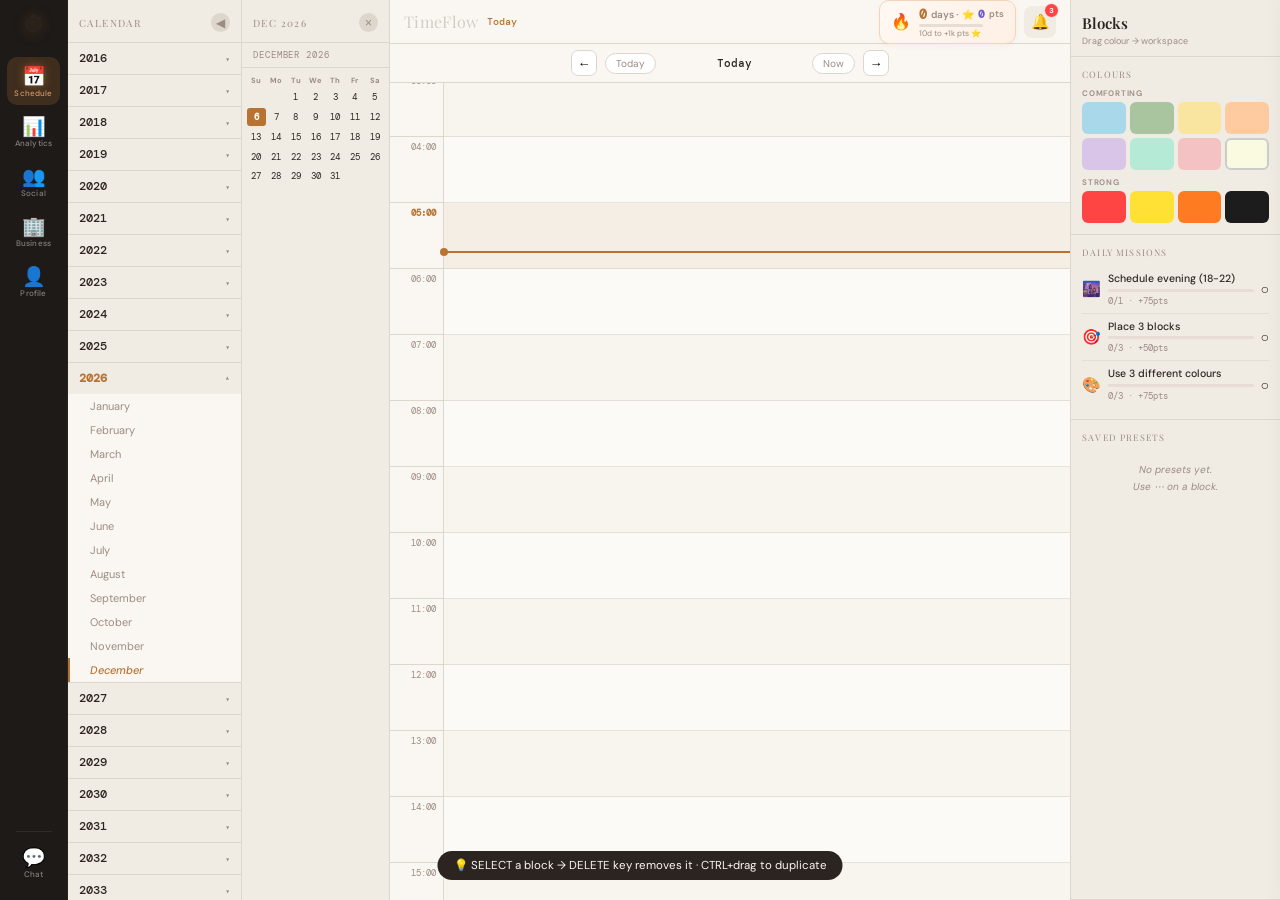
==== commit 2c3651f5: "Rename timeflow4.html to index.html" ====
--- a/index.html
+++ b/index.html
@@ -2,7 +2,7 @@
 <html lang="en">
 <head>
 <meta charset="UTF-8"/><meta name="viewport" content="width=device-width,initial-scale=1.0"/>
-<title>TimeFlow — Smart Scheduling</title>
+<title>TimeFlow</title>
 <link href="https://fonts.googleapis.com/css2?family=Playfair+Display:ital,wght@0,400;0,600;1,400&family=DM+Sans:opsz,wght@9..40,300;9..40,400;9..40,500;9..40,600&family=DM+Mono:wght@400;500&display=swap" rel="stylesheet"/>
 <style>
 *,*::before,*::after{box-sizing:border-box;margin:0;padding:0}
@@ -10,114 +10,385 @@
   --bg:#FAF7F2;--sb-bg:#F0EBE3;--sb-hover:#E6DED5;
   --accent:#B87333;--accent2:#D49A6A;--text:#2C2420;--muted:#9C8B82;
   --border:#DDD6CC;--ws-bg:#F5F0E8;--sh:rgba(44,36,32,.10);--row-h:66px;
+  --nav-bg:#1E1A17;--nav-w:68px;
   --common:#8B9DC3;--rare:#5B8DD9;--epic:#9B59B6;--legendary:#E6A817
 }
 html,body{height:100%;font-family:'DM Sans',sans-serif;background:var(--bg);color:var(--text);overflow:hidden}
-#app{display:flex;height:100vh;width:100vw}
 ::-webkit-scrollbar{width:3px;height:3px}
 ::-webkit-scrollbar-track{background:transparent}
 ::-webkit-scrollbar-thumb{background:var(--border);border-radius:2px}
 
-/* ═══ LEFT PANEL ═══ */
-#left-panel{display:flex;flex-shrink:0}
-.sidebar{height:100vh;overflow-y:auto;background:var(--sb-bg);border-right:1px solid var(--border);display:flex;flex-direction:column;flex-shrink:0}
-#year-sidebar{width:176px;transition:width .28s cubic-bezier(.4,0,.2,1);overflow:hidden}
-#year-sidebar.collapsed{width:36px}
-#year-sidebar.collapsed .sb-content{opacity:0;pointer-events:none}
-#year-sidebar.collapsed .sb-head-title{opacity:0}
-#date-sidebar{width:0;overflow:hidden;transition:width .28s cubic-bezier(.4,0,.2,1)}
-#date-sidebar.open{width:148px;border-right:1px solid var(--border)}
-.sb-head{padding:13px 10px 10px;font-family:'Playfair Display',serif;font-size:11px;letter-spacing:.14em;text-transform:uppercase;color:var(--muted);border-bottom:1px solid var(--border);display:flex;align-items:center;justify-content:space-between;flex-shrink:0;position:sticky;top:0;background:var(--sb-bg);z-index:3;min-height:40px}
-.sb-head-title{white-space:nowrap;overflow:hidden;transition:opacity .2s}
-.sb-toggle{width:22px;height:22px;border-radius:5px;border:none;background:var(--border);color:var(--muted);cursor:pointer;font-size:12px;display:flex;align-items:center;justify-content:center;transition:background .15s,color .15s,transform .28s;flex-shrink:0}
-.sb-toggle:hover{background:var(--accent);color:#fff}
-#year-sidebar.collapsed .sb-toggle{transform:rotate(180deg)}
-.sb-content{transition:opacity .2s}
-.sb-close{width:19px;height:19px;border-radius:50%;border:none;background:var(--border);color:var(--muted);cursor:pointer;font-size:12px;display:flex;align-items:center;justify-content:center;transition:background .15s,color .15s}
+/* ═══════════════════════════════
+   APP SHELL
+═══════════════════════════════ */
+#app{display:flex;height:100vh;width:100vw;overflow:hidden}
+#page-area{display:flex;flex:1;overflow:hidden;min-width:0}
+
+/* ═══════════════════════════════
+   LEFT NAVIGATION
+═══════════════════════════════ */
+#left-nav{
+  width:var(--nav-w);flex-shrink:0;background:var(--nav-bg);
+  display:flex;flex-direction:column;height:100vh;align-items:center;
+  padding:10px 0 14px;z-index:50;border-right:1px solid rgba(255,255,255,.04)
+}
+.nav-logo{
+  font-size:22px;margin-bottom:18px;cursor:default;
+  filter:drop-shadow(0 2px 6px rgba(184,115,51,.5));
+  transition:transform .3s;user-select:none
+}
+.nav-logo:hover{transform:scale(1.15) rotate(-5deg)}
+.nav-items{display:flex;flex-direction:column;gap:2px;flex:1;width:100%;padding:0 7px}
+.nav-item{
+  width:100%;padding:10px 0 8px;border-radius:10px;border:none;
+  background:none;cursor:pointer;display:flex;flex-direction:column;
+  align-items:center;justify-content:center;gap:2px;
+  transition:background .18s,transform .15s;position:relative;user-select:none
+}
+.nav-item:hover{background:rgba(255,255,255,.07);transform:translateX(2px)}
+.nav-item.active{background:rgba(184,115,51,.22)}
+.nav-item .ni-icon{font-size:19px;line-height:1;transition:transform .2s}
+.nav-item:hover .ni-icon{transform:scale(1.12)}
+.nav-item .ni-label{font-size:8px;color:rgba(255,255,255,.45);font-family:'DM Sans',sans-serif;font-weight:500;letter-spacing:.02em;line-height:1;margin-top:1px}
+.nav-item.active .ni-label{color:var(--accent2)}
+.nav-item.active .ni-icon{filter:drop-shadow(0 0 4px rgba(184,115,51,.6))}
+.nav-badge{
+  position:absolute;top:5px;right:7px;min-width:15px;height:15px;
+  background:#FF4444;border-radius:8px;font-size:8px;color:#fff;
+  display:flex;align-items:center;justify-content:center;font-weight:700;
+  padding:0 3px;border:1.5px solid var(--nav-bg);animation:badgePulse 2s infinite
+}
+@keyframes badgePulse{0%,100%{transform:scale(1)}50%{transform:scale(1.12)}}
+.nav-divider{width:36px;height:1px;background:rgba(255,255,255,.08);margin:6px auto}
+.nav-bottom{display:flex;flex-direction:column;gap:2px;width:100%;padding:0 7px}
+
+/* ═══════════════════════════════
+   CALENDAR PANEL (LEFT)
+═══════════════════════════════ */
+#cal-panel{
+  width:174px;flex-shrink:0;background:var(--sb-bg);
+  border-right:1px solid var(--border);height:100vh;
+  overflow-y:auto;display:flex;flex-direction:column;
+  transition:width .28s cubic-bezier(.4,0,.2,1),opacity .22s
+}
+#cal-panel.collapsed{width:0;overflow:hidden;opacity:0;pointer-events:none}
+#date-panel{
+  width:0;overflow:hidden;
+  transition:width .28s cubic-bezier(.4,0,.2,1);
+  border-right:none;background:var(--sb-bg);
+  height:100vh;overflow-y:auto;flex-shrink:0
+}
+#date-panel.open{width:148px;border-right:1px solid var(--border)}
+.sb-head{
+  padding:13px 11px 10px;font-family:'Playfair Display',serif;font-size:10px;
+  letter-spacing:.14em;text-transform:uppercase;color:var(--muted);
+  border-bottom:1px solid var(--border);display:flex;align-items:center;
+  justify-content:space-between;flex-shrink:0;position:sticky;top:0;
+  background:var(--sb-bg);z-index:3;min-height:40px
+}
+.sb-head-title{white-space:nowrap;overflow:hidden}
+.sb-close{width:19px;height:19px;border-radius:50%;border:none;background:var(--border);color:var(--muted);cursor:pointer;font-size:12px;display:flex;align-items:center;justify-content:center;transition:background .15s,color .15s;flex-shrink:0}
 .sb-close:hover{background:var(--accent);color:#fff}
 .year-group{border-bottom:1px solid var(--border)}
-.year-label{padding:8px 10px;font-family:'DM Mono',monospace;font-size:11.5px;font-weight:500;cursor:pointer;display:flex;justify-content:space-between;align-items:center;transition:background .12s;user-select:none}
+.year-label{padding:8px 11px;font-family:'DM Mono',monospace;font-size:11.5px;font-weight:500;cursor:pointer;display:flex;justify-content:space-between;align-items:center;transition:background .12s;user-select:none}
 .year-label:hover{background:var(--sb-hover)}
 .year-label.cur-yr{color:var(--accent);font-weight:600}
 .year-label .chev{font-size:8px;transition:transform .2s;color:var(--muted)}
 .year-label.expanded .chev{transform:rotate(180deg)}
 .month-list{display:none;background:var(--bg)}
 .month-list.open{display:block}
-.month-item{padding:5px 10px 5px 18px;font-size:11px;cursor:pointer;color:var(--muted);transition:all .12s;border-left:2px solid transparent}
+.month-item{padding:5px 11px 5px 20px;font-size:11px;cursor:pointer;color:var(--muted);transition:all .12s;border-left:2px solid transparent}
 .month-item:hover{color:var(--text);background:var(--sb-hover);border-left-color:var(--accent2)}
 .month-item.sel-month{color:var(--accent);border-left-color:var(--accent);font-weight:500}
 .month-item.cur-month{font-style:italic}
-#date-sidebar-inner{width:148px}
-.ds-month-label{padding:6px 10px;font-size:9px;color:var(--muted);font-family:'DM Mono',monospace;text-transform:uppercase;letter-spacing:.1em;border-bottom:1px solid var(--border);background:var(--sb-bg)}
-.day-grid{display:grid;grid-template-columns:repeat(7,1fr);gap:1px;padding:6px 4px 8px}
-.day-hdr{font-size:7px;text-align:center;color:var(--muted);font-weight:700;padding:2px 0}
+.ds-month-label{padding:6px 11px;font-size:9px;color:var(--muted);font-family:'DM Mono',monospace;text-transform:uppercase;letter-spacing:.1em;border-bottom:1px solid var(--border);background:var(--sb-bg)}
+.day-grid{display:grid;grid-template-columns:repeat(7,1fr);gap:1px;padding:6px 5px 8px}
+.day-hdr{font-size:7.5px;text-align:center;color:var(--muted);font-weight:700;padding:2px 0}
 .day-cell{aspect-ratio:1;display:flex;align-items:center;justify-content:center;font-size:9px;font-family:'DM Mono',monospace;border-radius:3px;cursor:pointer;transition:background .1s,color .1s}
 .day-cell:not(.empty):hover{background:var(--accent);color:#fff}
 .day-cell.today{background:var(--accent);color:#fff;font-weight:700}
 .day-cell.empty{cursor:default}
 
-/* ═══ WORKSPACE ═══ */
-#workspace{flex:1;display:flex;flex-direction:column;overflow:hidden;min-width:0}
-
-/* ── TOOLBAR ── */
-#toolbar{flex-shrink:0;display:flex;align-items:center;background:var(--bg);border-bottom:1px solid var(--border);padding:0 14px;gap:3px;height:42px;z-index:30;overflow:hidden}
-#app-title{font-family:'Playfair Display',serif;font-size:17px;color:var(--muted);opacity:.4;letter-spacing:.02em;margin-right:10px;flex-shrink:0}
-.tab-btn{padding:5px 13px;border:none;background:none;font-family:'DM Sans',sans-serif;font-size:12px;font-weight:500;cursor:pointer;border-radius:6px;color:var(--muted);transition:all .15s;position:relative;white-space:nowrap}
-.tab-btn:hover{color:var(--text);background:var(--sb-hover)}
-.tab-btn.active{color:var(--accent);background:rgba(184,115,51,.09)}
-.tab-btn.active::after{content:'';position:absolute;bottom:-1px;left:13px;right:13px;height:2px;background:var(--accent);border-radius:2px 2px 0 0}
-#date-display{font-family:'DM Mono',monospace;font-size:10px;color:var(--accent);font-weight:500;margin-left:6px;flex-shrink:0}
-#streak-widget{margin-left:auto;display:flex;align-items:center;gap:8px;background:linear-gradient(135deg,#fff8f3,#fef0e4);border:1px solid #f0d5b8;border-radius:10px;padding:5px 11px;box-shadow:0 2px 8px rgba(184,115,51,.07);flex-shrink:0}
-.sw-fire{font-size:17px;line-height:1;cursor:pointer}
+/* ═══════════════════════════════
+   VIEW WRAP + TOOLBAR
+═══════════════════════════════ */
+#view-wrap{flex:1;display:flex;flex-direction:column;overflow:hidden;min-width:0}
+#toolbar{
+  flex-shrink:0;display:flex;align-items:center;background:var(--bg);
+  border-bottom:1px solid var(--border);padding:0 14px;gap:8px;height:44px;z-index:30
+}
+#tf-title{font-family:'Playfair Display',serif;font-size:16px;color:var(--muted);opacity:.4;letter-spacing:.02em;flex-shrink:0}
+#date-display{font-family:'DM Mono',monospace;font-size:10px;color:var(--accent);font-weight:500;flex-shrink:0}
+#streak-widget{
+  margin-left:auto;display:flex;align-items:center;gap:8px;
+  background:linear-gradient(135deg,#fff8f3,#fef0e4);border:1px solid #f0d5b8;
+  border-radius:10px;padding:5px 11px;box-shadow:0 2px 6px rgba(184,115,51,.07);flex-shrink:0
+}
+.sw-fire{font-size:16px;cursor:default}
 .sw-info{display:flex;flex-direction:column;gap:1px}
-.sw-line1{display:flex;align-items:center;gap:5px;font-size:11px;font-weight:600}
+.sw-line1{display:flex;align-items:center;gap:4px;font-size:10.5px;font-weight:600}
 .sw-streak-val{font-family:'DM Mono',monospace;font-size:13px;color:var(--accent);font-weight:700}
 .sw-score-val{font-family:'DM Mono',monospace;font-size:11px;color:#6a5acd;font-weight:700}
-.sw-bar-wrap{height:3px;background:#e8ddd5;border-radius:2px;width:72px;overflow:hidden}
+.sw-bar-wrap{height:3px;background:#e8ddd5;border-radius:2px;width:64px;overflow:hidden}
 .sw-bar-fill{height:100%;background:linear-gradient(90deg,var(--accent2),var(--accent));border-radius:2px;transition:width .5s ease}
-.sw-next{font-size:8.5px;color:var(--muted)}
-.shield-badge{font-size:12px;cursor:help;filter:drop-shadow(0 0 3px gold)}
-
-/* ── VIEWS ── */
+.sw-next{font-size:8px;color:var(--muted)}
+.shield-badge{font-size:11px}
+/* Notification bell */
+#notif-btn{
+  width:32px;height:32px;border-radius:8px;border:none;background:var(--sb-bg);
+  cursor:pointer;display:flex;align-items:center;justify-content:center;
+  font-size:15px;position:relative;transition:background .15s;flex-shrink:0
+}
+#notif-btn:hover{background:var(--border)}
+#notif-count{
+  position:absolute;top:-3px;right:-3px;min-width:15px;height:15px;
+  background:#FF4444;border-radius:8px;font-size:8px;color:#fff;
+  display:flex;align-items:center;justify-content:center;font-weight:700;
+  padding:0 3px;border:1.5px solid var(--bg)
+}
+
+/* Date nav bar */
+#date-nav-bar{
+  flex-shrink:0;display:flex;align-items:center;justify-content:center;gap:8px;
+  padding:6px 16px;background:var(--bg);border-bottom:1px solid var(--border);
+  font-size:11px
+}
+#date-nav-bar.hidden{display:none}
+.dnb-arrow{
+  width:26px;height:26px;border-radius:7px;border:1px solid var(--border);
+  background:#fff;cursor:pointer;display:flex;align-items:center;justify-content:center;
+  font-size:13px;transition:background .12s,border-color .12s;flex-shrink:0
+}
+.dnb-arrow:hover{background:var(--accent);color:#fff;border-color:var(--accent)}
+#dnb-label{font-family:'DM Mono',monospace;font-size:11px;color:var(--text);font-weight:500;min-width:140px;text-align:center}
+.dnb-today-btn{
+  padding:3px 10px;border-radius:12px;border:1px solid var(--border);
+  background:#fff;font-size:10px;cursor:pointer;color:var(--muted);
+  transition:all .12s;font-family:'DM Sans',sans-serif
+}
+.dnb-today-btn:hover,.dnb-today-btn.active{background:var(--accent);color:#fff;border-color:var(--accent)}
+
+/* ═══════════════════════════════
+   VIEWS
+═══════════════════════════════ */
 .tab-view{display:none;flex:1;overflow:hidden;flex-direction:column}
 .tab-view.active{display:flex}
 
-/* ── MAIN VIEW ── */
+/* ─── MAIN VIEW ─── */
 #ws-scroll{flex:1;overflow-y:auto;overflow-x:hidden;display:flex;position:relative}
 #time-col{flex-shrink:0;width:54px;background:var(--bg);border-right:1px solid var(--border);height:calc(var(--row-h)*24)}
-.time-label{height:var(--row-h);display:flex;align-items:flex-start;justify-content:flex-end;padding:5px 7px 0 0;font-family:'DM Mono',monospace;font-size:9px;color:var(--muted);border-bottom:1px solid var(--border)}
+.time-label{height:var(--row-h);display:flex;align-items:flex-start;justify-content:flex-end;padding:5px 7px 0 0;font-family:'DM Mono',monospace;font-size:8.5px;color:var(--muted);border-bottom:1px solid var(--border)}
 .time-label.cur-time-row{color:var(--accent);font-weight:700}
 #grid-area{flex:1;position:relative;height:calc(var(--row-h)*24);min-width:200px}
 .grid-row{position:absolute;left:0;right:0;height:var(--row-h);border-bottom:1px solid rgba(200,190,180,.4)}
 .grid-row:nth-child(odd){background:rgba(255,255,255,.35)}
 .grid-row:nth-child(even){background:rgba(220,210,200,.1)}
 .grid-row.cur-hr-row{background:rgba(184,115,51,.07)}
+.grid-row.drop-target{background:rgba(184,115,51,.18)!important;transition:background .1s}
 #now-line{position:absolute;left:0;right:0;height:2px;background:var(--accent);z-index:8;pointer-events:none;display:flex;align-items:center}
 #now-line::before{content:'';width:8px;height:8px;border-radius:50%;background:var(--accent);margin-left:-4px;flex-shrink:0}
 
-/* ═══ BLOCKS ═══ */
-.block{position:absolute;min-width:128px;width:218px;height:calc(var(--row-h) - 6px);border-radius:7px;padding:7px 24px 7px 10px;cursor:move;box-shadow:0 2px 10px var(--sh);user-select:none;overflow:visible;transition:box-shadow .15s,transform .12s,width .2s,height .2s;z-index:10}
+/* ═══════════════════════════════
+   BLOCKS
+═══════════════════════════════ */
+.block{
+  position:absolute;min-width:130px;width:220px;height:calc(var(--row-h) - 6px);
+  border-radius:7px;padding:7px 26px 7px 10px;cursor:move;
+  box-shadow:0 2px 10px var(--sh);user-select:none;overflow:visible;
+  transition:box-shadow .15s,transform .1s,opacity .15s;z-index:10
+}
 .block:hover{box-shadow:0 6px 20px rgba(44,36,32,.16);z-index:20}
-.block.dragging{box-shadow:0 18px 40px rgba(44,36,32,.26);z-index:100;opacity:.93;transform:rotate(.5deg) scale(1.07)!important;transition:box-shadow .15s,transform .15s!important}
-.block-resize{position:absolute;bottom:3px;right:3px;width:10px;height:10px;cursor:se-resize;opacity:.3;background-image:repeating-linear-gradient(135deg,currentColor 0 1.5px,transparent 0 3px);background-size:6px 6px}
-.block:hover .block-resize{opacity:.6}
+.block.dragging{
+  box-shadow:0 18px 40px rgba(44,36,32,.26);z-index:100;opacity:.92;
+  transform:rotate(.5deg) scale(1.07)!important;
+  transition:box-shadow .15s,transform .15s!important
+}
+.block.selected{outline:2.5px solid var(--accent);outline-offset:2px;z-index:15}
+.block.conflict{outline:2.5px solid #FF4444;outline-offset:2px;animation:conflictPulse .5s ease}
+@keyframes conflictPulse{0%,100%{outline-color:#FF4444}50%{outline-color:#ff8888}}
 .block-text{outline:none;font-family:'DM Sans',sans-serif;font-size:11.5px;line-height:1.5;min-height:22px;word-break:break-word;cursor:text;height:100%;overflow:auto}
 .block-text:empty::before{content:attr(data-ph);opacity:.3;pointer-events:none}
-.block-menu-btn{position:absolute;top:3px;right:3px;width:19px;height:19px;border-radius:4px;border:none;background:rgba(128,128,128,.16);cursor:pointer;font-size:13px;display:flex;align-items:center;justify-content:center;opacity:0;transition:opacity .15s,background .12s;z-index:3;line-height:1}
+.block-menu-btn{position:absolute;top:3px;right:3px;width:19px;height:19px;border-radius:4px;border:none;background:rgba(128,128,128,.16);cursor:pointer;font-size:12px;display:flex;align-items:center;justify-content:center;opacity:0;transition:opacity .15s;z-index:3;line-height:1}
 .block:hover .block-menu-btn{opacity:1}
-.block-menu-btn:hover{background:rgba(128,128,128,.32)}
-
-/* ═══ +PTS POPUP ═══ */
-.pts-pop{position:fixed;font-family:'DM Mono',monospace;font-size:13px;font-weight:700;color:#6a5acd;pointer-events:none;z-index:9998;white-space:nowrap;text-shadow:0 1px 4px rgba(106,90,205,.3);animation:ptsFloat 1.3s ease forwards}
-@keyframes ptsFloat{0%{opacity:1;transform:translateY(0) scale(1)}20%{opacity:1;transform:translateY(-12px) scale(1.15)}100%{opacity:0;transform:translateY(-55px) scale(.8)}}
-
-/* ═══ DROPDOWN PORTAL ═══ */
+.block-menu-btn:hover{background:rgba(128,128,128,.3)}
+.block-resize-r{position:absolute;top:4px;bottom:4px;right:-3px;width:6px;cursor:col-resize;border-radius:3px;background:rgba(128,128,128,.2);opacity:0;transition:opacity .15s}
+.block:hover .block-resize-r{opacity:1}
+.block-resize-b{position:absolute;bottom:2px;left:10px;right:26px;height:5px;cursor:s-resize;border-radius:3px;background:rgba(128,128,128,.2);opacity:0;transition:opacity .15s}
+.block:hover .block-resize-b{opacity:1}
+/* +pts popup */
+.pts-pop{position:fixed;font-family:'DM Mono',monospace;font-size:13px;font-weight:700;color:#6a5acd;pointer-events:none;z-index:9998;white-space:nowrap;text-shadow:0 1px 4px rgba(106,90,205,.3);animation:ptsFloat 1.4s ease forwards}
+@keyframes ptsFloat{0%{opacity:1;transform:translateY(0) scale(1)}20%{opacity:1;transform:translateY(-14px) scale(1.15)}100%{opacity:0;transform:translateY(-58px) scale(.8)}}
+
+/* ═══════════════════════════════
+   RIGHT SIDEBAR (BLOCKS PANEL)
+═══════════════════════════════ */
+#blocks-panel{
+  width:210px;flex-shrink:0;height:100vh;overflow-y:auto;
+  background:var(--sb-bg);border-left:1px solid var(--border);
+  display:flex;flex-direction:column;transition:width .28s,opacity .2s
+}
+#blocks-panel.hidden{width:0;overflow:hidden;opacity:0;pointer-events:none}
+.rs-head{padding:13px 11px 9px;border-bottom:1px solid var(--border);background:var(--sb-bg);position:sticky;top:0;z-index:3}
+.rs-head h2{font-family:'Playfair Display',serif;font-size:15px;font-weight:600}
+.rs-head p{font-size:9px;color:var(--muted);margin-top:2px}
+.rs-section{padding:11px;border-bottom:1px solid var(--border)}
+.rs-title{font-size:9px;text-transform:uppercase;letter-spacing:.13em;color:var(--muted);margin-bottom:8px;font-family:'Playfair Display',serif}
+.colour-cat{font-size:8px;text-transform:uppercase;letter-spacing:.1em;color:var(--muted);margin:7px 0 4px;font-weight:600}
+.colour-cat:first-child{margin-top:0}
+.colour-grid{display:grid;grid-template-columns:repeat(4,1fr);gap:4px}
+.colour-swatch{
+  height:32px;border-radius:6px;cursor:grab;border:2.5px solid transparent;
+  transition:transform .12s,box-shadow .12s;display:flex;align-items:center;justify-content:center
+}
+.colour-swatch:hover{transform:translateY(-3px) scale(1.08);box-shadow:0 6px 14px var(--sh)}
+.colour-swatch:active{cursor:grabbing}
+/* Mission items */
+.mission-item{display:flex;align-items:center;gap:7px;padding:6px 0;border-bottom:1px solid rgba(220,210,200,.5)}
+.mission-item:last-child{border-bottom:none}
+.mission-icon{font-size:15px;flex-shrink:0}
+.mission-body{flex:1;min-width:0}
+.mission-label{font-size:10.5px;font-weight:500;line-height:1.3}
+.mission-track{height:3px;background:#e8ddd5;border-radius:2px;margin:3px 0;overflow:hidden}
+.mission-fill{height:100%;background:linear-gradient(90deg,var(--accent2),var(--accent));border-radius:2px;transition:width .5s}
+.mission-meta{font-size:9px;color:var(--muted);font-family:'DM Mono',monospace}
+.mission-item.done .mission-label{text-decoration:line-through;opacity:.4}
+/* Presets */
+.preset-item{background:#fff;border:1px solid var(--border);border-radius:6px;padding:6px 8px;margin-bottom:4px;display:flex;align-items:center;gap:7px;cursor:grab;transition:box-shadow .14s}
+.preset-item:hover{box-shadow:0 3px 10px var(--sh)}
+.preset-item:active{cursor:grabbing}
+.preset-dot{width:9px;height:9px;border-radius:50%;flex-shrink:0;border:1px solid rgba(0,0,0,.08)}
+.preset-txt{font-size:10.5px;flex:1;white-space:nowrap;overflow:hidden;text-overflow:ellipsis}
+.preset-del{width:15px;height:15px;border:none;background:none;cursor:pointer;color:var(--muted);font-size:13px;display:flex;align-items:center;justify-content:center;border-radius:3px;opacity:0;transition:all .1s;flex-shrink:0;line-height:1}
+.preset-item:hover .preset-del{opacity:1}
+.preset-del:hover{background:#ff5252;color:#fff}
+.no-presets{font-size:10px;color:var(--muted);text-align:center;padding:10px;font-style:italic;line-height:1.7}
+
+/* ═══════════════════════════════
+   CHAT SYSTEM
+═══════════════════════════════ */
+#chat-overlay{
+  position:fixed;inset:0;z-index:200;pointer-events:none;
+  background:rgba(0,0,0,0);transition:background .25s
+}
+#chat-overlay.open{pointer-events:all;background:rgba(0,0,0,.18)}
+#chat-panel{
+  position:absolute;top:0;right:-380px;width:360px;height:100vh;
+  background:#fff;box-shadow:-4px 0 32px rgba(0,0,0,.14);
+  display:flex;flex-direction:column;
+  transition:right .3s cubic-bezier(.4,0,.2,1)
+}
+#chat-overlay.open #chat-panel{right:0}
+.chat-header{
+  display:flex;align-items:center;gap:10px;padding:14px 16px;
+  border-bottom:1px solid var(--border);background:var(--bg);flex-shrink:0
+}
+.chat-header-back{
+  width:28px;height:28px;border-radius:8px;border:none;background:var(--sb-bg);
+  cursor:pointer;font-size:14px;display:flex;align-items:center;justify-content:center;
+  transition:background .15s;flex-shrink:0
+}
+.chat-header-back:hover{background:var(--border)}
+.chat-header-avatar{
+  width:34px;height:34px;border-radius:50%;background:var(--sb-bg);
+  display:flex;align-items:center;justify-content:center;font-size:18px;flex-shrink:0
+}
+.chat-header-info{flex:1;min-width:0}
+.chat-header-name{font-size:13px;font-weight:600}
+.chat-header-status{font-size:10px;color:var(--muted)}
+.chat-header-status.online{color:#4CAF50}
+.chat-close{
+  width:28px;height:28px;border-radius:8px;border:none;background:none;
+  cursor:pointer;font-size:16px;color:var(--muted);display:flex;align-items:center;
+  justify-content:center;transition:background .15s;flex-shrink:0
+}
+.chat-close:hover{background:var(--sb-bg)}
+/* Friend list */
+#chat-friend-list{flex:1;overflow-y:auto;padding:8px}
+.chat-friend-item{
+  display:flex;align-items:center;gap:10px;padding:10px 10px;
+  border-radius:10px;cursor:pointer;transition:background .12s;margin-bottom:2px
+}
+.chat-friend-item:hover{background:var(--sb-bg)}
+.cf-avatar-wrap{position:relative;flex-shrink:0}
+.cf-avatar{width:38px;height:38px;border-radius:50%;background:var(--sb-hover);display:flex;align-items:center;justify-content:center;font-size:20px}
+.cf-online-dot{position:absolute;bottom:1px;right:1px;width:9px;height:9px;border-radius:50%;background:#4CAF50;border:2px solid #fff}
+.cf-offline-dot{background:#9C8B82}
+.cf-info{flex:1;min-width:0}
+.cf-name{font-size:12.5px;font-weight:500}
+.cf-preview{font-size:10.5px;color:var(--muted);white-space:nowrap;overflow:hidden;text-overflow:ellipsis}
+.cf-meta{display:flex;flex-direction:column;align-items:flex-end;gap:3px;flex-shrink:0}
+.cf-time{font-size:9.5px;color:var(--muted);font-family:'DM Mono',monospace}
+.cf-unread{width:17px;height:17px;border-radius:50%;background:var(--accent);color:#fff;font-size:9px;font-weight:700;display:flex;align-items:center;justify-content:center}
+/* Chat messages */
+#chat-messages-view{display:none;flex:1;flex-direction:column;overflow:hidden}
+#chat-messages-view.active{display:flex}
+#chat-msgs-scroll{flex:1;overflow-y:auto;padding:12px 12px 6px;display:flex;flex-direction:column;gap:8px}
+.msg-wrap{display:flex;align-items:flex-end;gap:7px}
+.msg-wrap.me{flex-direction:row-reverse}
+.msg-avatar{width:26px;height:26px;border-radius:50%;background:var(--sb-hover);display:flex;align-items:center;justify-content:center;font-size:14px;flex-shrink:0;margin-bottom:2px}
+.msg-bubble{
+  max-width:68%;padding:8px 12px;border-radius:16px;font-size:12.5px;line-height:1.5;
+  position:relative;word-break:break-word
+}
+.msg-wrap.them .msg-bubble{background:var(--sb-bg);border-bottom-left-radius:4px}
+.msg-wrap.me .msg-bubble{background:var(--accent);color:#fff;border-bottom-right-radius:4px}
+.msg-time{font-size:8.5px;color:var(--muted);font-family:'DM Mono',monospace;margin-top:2px;white-space:nowrap}
+.msg-wrap.me .msg-time{text-align:right}
+.typing-indicator{display:flex;align-items:center;gap:4px;padding:8px 14px;background:var(--sb-bg);border-radius:16px;border-bottom-left-radius:4px;width:fit-content}
+.typing-dot{width:6px;height:6px;border-radius:50%;background:var(--muted);animation:typingDot 1.2s ease infinite}
+.typing-dot:nth-child(2){animation-delay:.2s}
+.typing-dot:nth-child(3){animation-delay:.4s}
+@keyframes typingDot{0%,60%,100%{transform:translateY(0)}30%{transform:translateY(-6px)}}
+#chat-input-wrap{
+  display:flex;align-items:center;gap:8px;padding:10px 12px;
+  border-top:1px solid var(--border);background:var(--bg);flex-shrink:0
+}
+#chat-input{
+  flex:1;padding:8px 13px;border:1px solid var(--border);border-radius:20px;
+  font-family:'DM Sans',sans-serif;font-size:12.5px;outline:none;background:#fff;
+  transition:border-color .15s
+}
+#chat-input:focus{border-color:var(--accent)}
+#chat-send-btn{
+  width:34px;height:34px;border-radius:50%;border:none;background:var(--accent);
+  color:#fff;cursor:pointer;font-size:14px;display:flex;align-items:center;justify-content:center;
+  transition:background .15s,transform .15s;flex-shrink:0
+}
+#chat-send-btn:hover{background:var(--accent2);transform:scale(1.08)}
+
+/* ═══════════════════════════════
+   NOTIFICATION PANEL
+═══════════════════════════════ */
+#notif-overlay{position:fixed;inset:0;z-index:150;pointer-events:none}
+#notif-overlay.open{pointer-events:all}
+#notif-dropdown{
+  position:fixed;top:48px;right:14px;width:300px;max-height:360px;overflow-y:auto;
+  background:#fff;border:1px solid var(--border);border-radius:14px;
+  box-shadow:0 12px 36px rgba(0,0,0,.14);z-index:151;
+  opacity:0;transform:translateY(-8px) scale(.97);pointer-events:none;
+  transition:opacity .2s,transform .2s
+}
+#notif-dropdown.open{opacity:1;transform:none;pointer-events:all}
+.notif-head{display:flex;align-items:center;justify-content:space-between;padding:11px 14px;border-bottom:1px solid var(--border);font-size:12px;font-weight:600}
+.notif-clear{font-size:10px;color:var(--accent);cursor:pointer;font-weight:400;background:none;border:none;padding:0}
+.notif-clear:hover{text-decoration:underline}
+.notif-item-d{display:flex;align-items:flex-start;gap:9px;padding:9px 14px;border-bottom:1px solid rgba(220,210,200,.4);transition:background .12s}
+.notif-item-d:hover{background:var(--sb-bg)}
+.notif-icon-d{font-size:16px;flex-shrink:0;margin-top:1px}
+.notif-body-d{flex:1}
+.notif-text-d{font-size:11.5px;line-height:1.4}
+.notif-time-d{font-size:9.5px;color:var(--muted);font-family:'DM Mono',monospace;margin-top:2px}
+.notif-unread-dot{width:7px;height:7px;border-radius:50%;background:var(--accent);flex-shrink:0;margin-top:5px}
+
+/* ═══════════════════════════════
+   DROPDOWN PORTAL
+═══════════════════════════════ */
 #dd-portal{position:fixed;z-index:9999;top:0;left:0;pointer-events:none}
-.block-dropdown{position:fixed;pointer-events:all;background:#fff;border:1px solid #e0d8d0;border-radius:12px;box-shadow:0 12px 36px rgba(0,0,0,.16);padding:13px;width:236px;animation:ddIn .13s ease}
+.block-dropdown{position:fixed;pointer-events:all;background:#fff;border:1px solid #e0d8d0;border-radius:12px;box-shadow:0 12px 36px rgba(0,0,0,.16);padding:13px;width:238px;animation:ddIn .13s ease}
 @keyframes ddIn{from{opacity:0;transform:translateY(-6px)}to{opacity:1;transform:none}}
 .dd-section-title{font-size:9px;text-transform:uppercase;letter-spacing:.14em;color:var(--muted);margin-bottom:7px;font-family:'Playfair Display',serif}
 .dd-swatches{display:flex;flex-wrap:wrap;gap:5px;margin-bottom:2px}
-.dd-swatch{width:25px;height:25px;border-radius:5px;cursor:pointer;border:2.5px solid transparent;transition:transform .1s,border-color .1s,box-shadow .1s}
+.dd-swatch{width:25px;height:25px;border-radius:5px;cursor:pointer;border:2.5px solid transparent;transition:transform .1s,box-shadow .1s}
 .dd-swatch:hover{transform:scale(1.2);box-shadow:0 3px 8px rgba(0,0,0,.18)}
 .dd-swatch.cur-sw{border-color:#333}
 .dd-divider{border:none;border-top:1px solid #ede8e2;margin:8px 0}
@@ -127,874 +398,996 @@
 .dd-btn.danger:hover{background:#fde8e6}
 .dd-cat{font-size:8px;text-transform:uppercase;letter-spacing:.1em;color:#b0a090;margin:6px 0 4px;font-weight:600}
 
-/* ═══ RIGHT SIDEBAR ═══ */
-#right-sidebar{width:212px;flex-shrink:0;height:100vh;overflow-y:auto;background:var(--sb-bg);border-left:1px solid var(--border);display:flex;flex-direction:column;transition:width .28s cubic-bezier(.4,0,.2,1)}
-#right-sidebar.hidden{width:0;overflow:hidden;border:none}
-.rs-head{padding:13px 11px 9px;border-bottom:1px solid var(--border);background:var(--sb-bg);position:sticky;top:0;z-index:3}
-.rs-head h2{font-family:'Playfair Display',serif;font-size:15px;font-weight:600}
-.rs-head p{font-size:9px;color:var(--muted);margin-top:2px}
-.rs-section{padding:11px 11px;border-bottom:1px solid var(--border)}
-.rs-title{font-size:9px;text-transform:uppercase;letter-spacing:.13em;color:var(--muted);margin-bottom:9px;font-family:'Playfair Display',serif}
-.colour-cat{font-size:8px;text-transform:uppercase;letter-spacing:.1em;color:var(--muted);margin:7px 0 4px;font-weight:600}
-.colour-cat:first-child{margin-top:0}
-.colour-grid{display:grid;grid-template-columns:repeat(4,1fr);gap:4px}
-.colour-swatch{height:32px;border-radius:6px;cursor:grab;border:2.5px solid transparent;transition:transform .12s,border-color .12s,box-shadow .12s;display:flex;align-items:center;justify-content:center}
-.colour-swatch:hover{transform:translateY(-3px) scale(1.08);box-shadow:0 6px 14px var(--sh)}
-.colour-swatch:active{cursor:grabbing}
-
-/* ── MISSIONS ── */
-.mission-item{display:flex;align-items:center;gap:8px;padding:7px 0;border-bottom:1px solid rgba(220,210,200,.5)}
-.mission-item:last-child{border-bottom:none}
-.mission-icon{font-size:16px;flex-shrink:0}
-.mission-body{flex:1;min-width:0}
-.mission-label{font-size:11px;font-weight:500;color:var(--text);line-height:1.3}
-.mission-track{height:3px;background:#e8ddd5;border-radius:2px;margin:4px 0;overflow:hidden}
-.mission-fill{height:100%;background:linear-gradient(90deg,var(--accent2),var(--accent));border-radius:2px;transition:width .5s ease}
-.mission-meta{font-size:9px;color:var(--muted);font-family:'DM Mono',monospace}
-.mission-done-badge{font-size:14px;flex-shrink:0}
-.mission-item.done .mission-label{text-decoration:line-through;opacity:.5}
-
-/* ── PRESETS ── */
-.preset-item{background:#fff;border:1px solid var(--border);border-radius:6px;padding:6px 8px;margin-bottom:4px;display:flex;align-items:center;gap:7px;cursor:grab;transition:box-shadow .14s}
-.preset-item:hover{box-shadow:0 3px 10px var(--sh)}
-.preset-item:active{cursor:grabbing}
-.preset-dot{width:9px;height:9px;border-radius:50%;flex-shrink:0;border:1px solid rgba(0,0,0,.08)}
-.preset-txt{font-size:10.5px;flex:1;white-space:nowrap;overflow:hidden;text-overflow:ellipsis}
-.preset-del{width:15px;height:15px;border:none;background:none;cursor:pointer;color:var(--muted);font-size:13px;display:flex;align-items:center;justify-content:center;border-radius:3px;opacity:0;transition:all .1s;flex-shrink:0;line-height:1}
-.preset-item:hover .preset-del{opacity:1}
-.preset-del:hover{background:#ff5252;color:#fff}
-.no-presets{font-size:10px;color:var(--muted);text-align:center;padding:10px 6px;font-style:italic;line-height:1.7}
-
-/* ═══ ANALYTICS VIEW ═══ */
-#view-analytics{background:var(--ws-bg);overflow-y:auto}
-.analytics-inner{padding:24px 28px;max-width:900px;margin:0 auto}
+/* ═══════════════════════════════
+   ANALYTICS VIEW
+═══════════════════════════════ */
+#view-analytics,#view-social,#view-profile{background:var(--ws-bg);overflow-y:auto}
+.an-inner{padding:24px 28px;max-width:900px;margin:0 auto}
 .an-title{font-family:'Playfair Display',serif;font-size:21px;font-weight:600;margin-bottom:3px}
-.an-sub{font-size:11.5px;color:var(--muted);margin-bottom:24px}
-.an-grid{display:grid;grid-template-columns:1fr 1fr;gap:18px;margin-bottom:18px}
-.an-card{background:#fff;border:1px solid var(--border);border-radius:12px;padding:18px;box-shadow:0 2px 10px var(--sh)}
+.an-sub{font-size:11px;color:var(--muted);margin-bottom:22px}
+.an-grid{display:grid;grid-template-columns:1fr 1fr;gap:16px;margin-bottom:16px}
+.an-card{background:#fff;border:1px solid var(--border);border-radius:12px;padding:17px;box-shadow:0 2px 10px var(--sh)}
 .an-card.full{grid-column:1/-1}
-.an-card-title{font-family:'Playfair Display',serif;font-size:13.5px;font-weight:600;margin-bottom:3px}
-.an-card-sub{font-size:10px;color:var(--muted);margin-bottom:14px}
-.stat-row{display:grid;grid-template-columns:repeat(4,1fr);gap:12px;margin-bottom:18px}
-.stat-card{background:#fff;border:1px solid var(--border);border-radius:10px;padding:14px;text-align:center;box-shadow:0 2px 8px var(--sh)}
-.stat-val{font-family:'DM Mono',monospace;font-size:22px;font-weight:700;color:var(--accent)}
-.stat-lbl{font-size:9.5px;color:var(--muted);margin-top:2px}
-#pie-wrap{display:flex;align-items:center;gap:22px;flex-wrap:wrap}
-#pie-legend{display:flex;flex-direction:column;gap:7px;flex:1;min-width:130px}
-.legend-item{display:flex;align-items:center;gap:7px;font-size:11px}
-.legend-dot{width:10px;height:10px;border-radius:3px;flex-shrink:0}
-.legend-pct{font-family:'DM Mono',monospace;font-size:10.5px;color:var(--muted)}
-.legend-hrs{font-family:'DM Mono',monospace;font-size:9.5px;color:var(--muted)}
-#bar-chart{display:flex;align-items:flex-end;gap:5px;height:110px;padding-bottom:20px;position:relative}
+.an-card-title{font-family:'Playfair Display',serif;font-size:13px;font-weight:600;margin-bottom:3px}
+.an-card-sub{font-size:10px;color:var(--muted);margin-bottom:13px}
+.stat-row{display:grid;grid-template-columns:repeat(4,1fr);gap:11px;margin-bottom:16px}
+.stat-card{background:#fff;border:1px solid var(--border);border-radius:10px;padding:13px;text-align:center;box-shadow:0 2px 8px var(--sh)}
+.stat-val{font-family:'DM Mono',monospace;font-size:21px;font-weight:700;color:var(--accent)}
+.stat-lbl{font-size:9px;color:var(--muted);margin-top:2px}
+#pie-wrap{display:flex;align-items:center;gap:20px;flex-wrap:wrap}
+#pie-legend{display:flex;flex-direction:column;gap:6px;flex:1;min-width:130px}
+.legend-item{display:flex;align-items:center;gap:6px;font-size:10.5px}
+.legend-dot{width:9px;height:9px;border-radius:3px;flex-shrink:0}
+#bar-chart{display:flex;align-items:flex-end;gap:4px;height:108px;padding-bottom:20px}
 .bar-col{display:flex;flex-direction:column;align-items:center;flex:1;height:100%;justify-content:flex-end}
 .bar-fill{width:100%;border-radius:3px 3px 0 0;transition:height .6s ease;min-height:2px;position:relative}
-.bar-fill:hover::after{content:attr(data-tip);position:absolute;top:-24px;left:50%;transform:translateX(-50%);background:#333;color:#fff;font-size:8.5px;padding:2px 6px;border-radius:4px;white-space:nowrap;pointer-events:none}
-.bar-lbl{font-size:7.5px;color:var(--muted);margin-top:4px;font-family:'DM Mono',monospace}
-.an-empty{text-align:center;padding:36px 20px;color:var(--muted);font-size:12.5px;font-style:italic;line-height:1.9}
-.productivity-meter{height:10px;background:#e8ddd5;border-radius:5px;overflow:hidden;margin-bottom:4px}
-.productivity-fill{height:100%;border-radius:5px;transition:width .8s ease}
-
-/* ═══ SOCIAL VIEW ═══ */
-#view-social{background:var(--ws-bg);overflow-y:auto}
-.social-inner{padding:24px 28px;max-width:860px;margin:0 auto}
-.social-grid{display:grid;grid-template-columns:1fr 1fr;gap:18px}
-.social-grid.full{grid-template-columns:1fr}
+.bar-fill:hover::after{content:attr(data-tip);position:absolute;top:-22px;left:50%;transform:translateX(-50%);background:#333;color:#fff;font-size:8px;padding:2px 5px;border-radius:4px;white-space:nowrap;pointer-events:none;z-index:5}
+.bar-lbl{font-size:7.5px;color:var(--muted);margin-top:3px;font-family:'DM Mono',monospace}
+.prod-bar{height:9px;background:#e8ddd5;border-radius:4px;overflow:hidden;margin:4px 0}
+.prod-fill{height:100%;border-radius:4px;transition:width .8s ease}
+
+/* ═══════════════════════════════
+   SOCIAL VIEW
+═══════════════════════════════ */
+.social-inner{padding:24px 28px;max-width:880px;margin:0 auto}
+.social-grid{display:grid;grid-template-columns:1fr 1fr;gap:16px}
 .an-card.social-card{padding:0;overflow:hidden}
-.lb-header{padding:14px 18px;border-bottom:1px solid var(--border);display:flex;align-items:center;justify-content:space-between}
-.lb-row{display:flex;align-items:center;gap:12px;padding:11px 18px;border-bottom:1px solid rgba(220,210,200,.4);transition:background .12s}
+.lb-header{padding:13px 16px;border-bottom:1px solid var(--border);display:flex;align-items:center;justify-content:space-between}
+.lb-row{display:flex;align-items:center;gap:10px;padding:10px 16px;border-bottom:1px solid rgba(220,210,200,.4);transition:background .12s}
 .lb-row:hover{background:#f8f4ef}
 .lb-row:last-child{border-bottom:none}
-.lb-rank{font-family:'DM Mono',monospace;font-size:13px;font-weight:700;width:26px;flex-shrink:0;text-align:center}
-.lb-avatar{font-size:22px;width:36px;height:36px;border-radius:50%;background:var(--sb-bg);display:flex;align-items:center;justify-content:center;flex-shrink:0}
+.lb-rank{font-family:'DM Mono',monospace;font-size:13px;font-weight:700;width:24px;text-align:center;flex-shrink:0}
+.lb-avatar{width:34px;height:34px;border-radius:50%;background:var(--sb-bg);display:flex;align-items:center;justify-content:center;font-size:20px;flex-shrink:0}
 .lb-info{flex:1;min-width:0}
-.lb-name{font-size:13px;font-weight:500}
+.lb-name{font-size:12.5px;font-weight:500}
 .lb-meta{font-size:10px;color:var(--muted);font-family:'DM Mono',monospace}
-.lb-score{font-family:'DM Mono',monospace;font-size:13px;color:#6a5acd;font-weight:700}
-.lb-streak{font-size:11px;color:var(--accent);font-weight:600}
-.rank-1{color:#E6A817}
-.rank-2{color:#8B9DC3}
-.rank-3{color:#B87333}
-.notif-item{display:flex;align-items:flex-start;gap:10px;padding:10px 16px;border-bottom:1px solid rgba(220,210,200,.4);transition:background .12s}
-.notif-item:hover{background:#f8f4ef}
-.notif-icon{font-size:16px;flex-shrink:0;margin-top:1px}
-.notif-body{flex:1;min-width:0}
-.notif-text{font-size:12px;color:var(--text);line-height:1.4}
-.notif-time{font-size:9.5px;color:var(--muted);margin-top:2px;font-family:'DM Mono',monospace}
-.friend-active{display:inline-block;width:7px;height:7px;border-radius:50%;background:#4CAF50;margin-left:5px;vertical-align:middle}
-
-/* ═══ BUSINESS VIEW ═══ */
+.lb-score{font-family:'DM Mono',monospace;font-size:12px;color:#6a5acd;font-weight:700}
+.rank-1{color:#E6A817}.rank-2{color:#8B9DC3}.rank-3{color:#B87333}
+.online-dot{display:inline-block;width:7px;height:7px;border-radius:50%;background:#4CAF50;margin-left:4px;vertical-align:middle}
+.activity-item{display:flex;align-items:flex-start;gap:9px;padding:10px 16px;border-bottom:1px solid rgba(220,210,200,.4)}
+.activity-icon{font-size:15px;flex-shrink:0;margin-top:2px}
+.activity-text{font-size:12px;line-height:1.5}
+.activity-time{font-size:9.5px;color:var(--muted);font-family:'DM Mono',monospace;margin-top:2px}
+
+/* ═══════════════════════════════
+   BUSINESS VIEW
+═══════════════════════════════ */
 #view-business{flex-direction:row!important;background:var(--ws-bg)}
-#biz-sidebar{width:220px;flex-shrink:0;background:var(--sb-bg);border-right:1px solid var(--border);display:flex;flex-direction:column;height:100%;overflow-y:auto}
+#biz-sidebar{width:210px;flex-shrink:0;background:var(--sb-bg);border-right:1px solid var(--border);display:flex;flex-direction:column;height:100%;overflow-y:auto}
 #biz-main{flex:1;display:flex;flex-direction:column;overflow:hidden}
-#biz-toolbar{flex-shrink:0;padding:12px 18px;background:var(--bg);border-bottom:1px solid var(--border);display:flex;align-items:center;gap:10px}
-#biz-grid-wrap{flex:1;overflow-y:auto;overflow-x:auto}
-#biz-grid{display:flex;height:calc(var(--row-h)*24);position:relative;min-width:max-content}
-.emp-time-col{width:54px;flex-shrink:0;border-right:1px solid var(--border);background:var(--bg)}
-.emp-time-lbl{height:var(--row-h);display:flex;align-items:flex-start;justify-content:flex-end;padding:5px 7px 0 0;font-family:'DM Mono',monospace;font-size:9px;color:var(--muted);border-bottom:1px solid var(--border)}
-.emp-col{width:160px;flex-shrink:0;border-right:1px solid rgba(200,190,180,.3);position:relative}
-.emp-col-header{height:40px;display:flex;align-items:center;justify-content:center;font-size:11px;font-weight:600;border-bottom:1px solid var(--border);background:var(--bg);position:sticky;top:0;z-index:3;gap:6px;flex-direction:column;padding:3px 6px}
-.emp-col-header .emp-name{font-size:11px;font-weight:600;white-space:nowrap;overflow:hidden;text-overflow:ellipsis}
-.emp-col-header .emp-role{font-size:8.5px;color:var(--muted);font-weight:400}
-.emp-row-bg{position:absolute;left:0;right:0;height:var(--row-h);border-bottom:1px solid rgba(200,190,180,.3)}
+#biz-toolbar{flex-shrink:0;padding:10px 16px;background:var(--bg);border-bottom:1px solid var(--border);display:flex;align-items:center;gap:8px;flex-wrap:wrap}
+#biz-grid-wrap{flex:1;overflow:auto}
+#biz-grid{display:flex;position:relative;min-width:max-content}
+.biz-time-col{width:50px;flex-shrink:0;border-right:1px solid var(--border);background:var(--bg);position:sticky;left:0;z-index:5}
+.biz-time-hdr{height:40px;border-bottom:1px solid var(--border);background:var(--bg)}
+.biz-time-lbl{height:44px;display:flex;align-items:flex-start;justify-content:flex-end;padding:4px 6px 0 0;font-family:'DM Mono',monospace;font-size:8.5px;color:var(--muted);border-bottom:1px solid var(--border)}
+.emp-col{width:150px;flex-shrink:0;border-right:1px solid rgba(200,190,180,.3);position:relative}
+.emp-col-header{
+  height:40px;display:flex;align-items:center;padding:4px 8px;gap:7px;
+  border-bottom:1px solid var(--border);background:var(--bg);
+  position:sticky;top:0;z-index:3
+}
+.emp-hdr-avatar{width:26px;height:26px;border-radius:50%;display:flex;align-items:center;justify-content:center;font-size:11px;font-weight:700;color:#fff;flex-shrink:0}
+.emp-hdr-info{min-width:0}
+.emp-hdr-name{font-size:10.5px;font-weight:600;white-space:nowrap;overflow:hidden;text-overflow:ellipsis}
+.emp-hdr-role{font-size:8.5px;color:var(--muted)}
+.emp-row-bg{position:absolute;left:0;right:0;height:44px;border-bottom:1px solid rgba(200,190,180,.25)}
 .emp-row-bg:nth-child(odd){background:rgba(255,255,255,.3)}
-.biz-shift{position:absolute;left:4px;right:4px;border-radius:5px;padding:3px 7px;font-size:10.5px;cursor:move;box-shadow:0 1px 6px rgba(0,0,0,.08);z-index:5;overflow:hidden;display:flex;align-items:center;transition:box-shadow .15s}
+.biz-shift{position:absolute;left:3px;right:3px;border-radius:5px;padding:3px 6px;font-size:10px;cursor:move;box-shadow:0 1px 6px rgba(0,0,0,.08);z-index:5;overflow:hidden;display:flex;flex-direction:column;justify-content:center;gap:1px;transition:box-shadow .15s}
 .biz-shift:hover{box-shadow:0 4px 14px rgba(0,0,0,.14);z-index:10}
-.shift-label{font-size:10px;font-weight:500;white-space:nowrap;overflow:hidden;text-overflow:ellipsis}
-.emp-item{display:flex;align-items:center;gap:9px;padding:9px 12px;cursor:pointer;border-bottom:1px solid var(--border);transition:background .12s}
+.biz-shift-label{font-size:9.5px;font-weight:600;white-space:nowrap;overflow:hidden;text-overflow:ellipsis}
+.biz-shift-time{font-size:8px;opacity:.7;font-family:'DM Mono',monospace}
+.biz-shift.conflict-shift{outline:2px solid #FF4444}
+.emp-item{display:flex;align-items:center;gap:8px;padding:8px 11px;cursor:pointer;border-bottom:1px solid var(--border);transition:background .12s;position:relative}
 .emp-item:hover{background:var(--sb-hover)}
-.emp-item.active{background:rgba(184,115,51,.1);border-left:2px solid var(--accent)}
-.emp-avatar{width:30px;height:30px;border-radius:50%;display:flex;align-items:center;justify-content:center;font-size:14px;flex-shrink:0;font-weight:700;color:#fff}
-.emp-info{flex:1;min-width:0}
-.emp-name2{font-size:12px;font-weight:500}
-.emp-role2{font-size:10px;color:var(--muted)}
-.emp-hours{font-family:'DM Mono',monospace;font-size:10px;color:var(--accent);flex-shrink:0}
-.biz-btn{padding:6px 14px;border:none;border-radius:7px;font-family:'DM Sans',sans-serif;font-size:12px;cursor:pointer;font-weight:500;transition:all .15s}
+.emp-avatar-s{width:28px;height:28px;border-radius:50%;display:flex;align-items:center;justify-content:center;font-size:11px;font-weight:700;color:#fff;flex-shrink:0}
+.emp-info-s{flex:1;min-width:0}
+.emp-name-s{font-size:11.5px;font-weight:500}
+.emp-role-s{font-size:9.5px;color:var(--muted)}
+.emp-hours-s{font-family:'DM Mono',monospace;font-size:10px;color:var(--accent);flex-shrink:0}
+.emp-edit-btns{display:none;position:absolute;right:8px;top:50%;transform:translateY(-50%);gap:4px}
+.emp-item:hover .emp-edit-btns{display:flex}
+.emp-edit-btns button{width:20px;height:20px;border-radius:4px;border:none;background:var(--border);cursor:pointer;font-size:11px;display:flex;align-items:center;justify-content:center;transition:background .12s}
+.emp-edit-btns button:hover{background:var(--accent);color:#fff}
+.biz-btn{padding:6px 13px;border:none;border-radius:7px;font-family:'DM Sans',sans-serif;font-size:11.5px;cursor:pointer;font-weight:500;transition:all .15s}
 .biz-btn.primary{background:var(--accent);color:#fff}
 .biz-btn.primary:hover{background:var(--accent2)}
 .biz-btn.secondary{background:var(--sb-hover);color:var(--text)}
 .biz-btn.secondary:hover{background:var(--border)}
-.conflict-badge{display:inline-block;background:#FF4444;color:#fff;font-size:9px;padding:1px 6px;border-radius:10px;margin-left:6px;font-weight:600}
-.biz-stat{text-align:center;padding:10px 8px;background:#fff;border:1px solid var(--border);border-radius:8px;flex:1}
-.biz-stat-val{font-family:'DM Mono',monospace;font-size:18px;font-weight:700;color:var(--accent)}
-.biz-stat-lbl{font-size:9px;color:var(--muted);margin-top:1px}
-
-/* ═══ PROFILE VIEW ═══ */
-#view-profile{background:var(--ws-bg);overflow-y:auto}
+.biz-stat{text-align:center;padding:8px 10px;background:#fff;border:1px solid var(--border);border-radius:8px;min-width:72px}
+.biz-stat-val{font-family:'DM Mono',monospace;font-size:17px;font-weight:700;color:var(--accent)}
+.biz-stat-lbl{font-size:8.5px;color:var(--muted);margin-top:1px}
+/* Business date nav */
+.biz-date-nav{display:flex;align-items:center;gap:6px;margin-left:auto}
+.biz-date-nav button{padding:4px 10px;border:1px solid var(--border);border-radius:6px;background:#fff;font-size:10.5px;cursor:pointer;transition:all .12s;font-family:'DM Sans',sans-serif}
+.biz-date-nav button:hover{background:var(--accent);color:#fff;border-color:var(--accent)}
+#biz-week-label{font-family:'DM Mono',monospace;font-size:11px;color:var(--text);font-weight:500;min-width:120px;text-align:center}
+
+/* ═══════════════════════════════
+   PROFILE VIEW
+═══════════════════════════════ */
 .profile-inner{padding:24px 28px;max-width:900px;margin:0 auto}
-.profile-hero{display:flex;align-items:center;gap:24px;background:#fff;border:1px solid var(--border);border-radius:16px;padding:22px 28px;margin-bottom:24px;box-shadow:0 2px 12px var(--sh)}
+.profile-hero{display:flex;align-items:center;gap:22px;background:#fff;border:1px solid var(--border);border-radius:16px;padding:20px 24px;margin-bottom:22px;box-shadow:0 2px 12px var(--sh)}
 .profile-avatar-wrap{position:relative;flex-shrink:0}
-.profile-avatar{width:72px;height:72px;border-radius:50%;font-size:36px;display:flex;align-items:center;justify-content:center;background:linear-gradient(135deg,#fef0e4,#f5ddb8);border:3px solid var(--accent);box-shadow:0 4px 16px rgba(184,115,51,.25)}
+.profile-avatar{width:70px;height:70px;border-radius:50%;font-size:34px;display:flex;align-items:center;justify-content:center;background:linear-gradient(135deg,#fef0e4,#f5ddb8);border:3px solid var(--accent);box-shadow:0 4px 16px rgba(184,115,51,.2)}
 .profile-level-badge{position:absolute;bottom:-4px;right:-4px;background:var(--accent);color:#fff;font-size:9px;font-weight:700;padding:1px 6px;border-radius:8px;font-family:'DM Mono',monospace;border:2px solid #fff}
 .profile-stats{flex:1}
-.profile-name{font-family:'Playfair Display',serif;font-size:22px;font-weight:600}
-.profile-tagline{font-size:11.5px;color:var(--muted);margin-bottom:10px}
-.profile-score-row{display:flex;align-items:center;gap:16px;flex-wrap:wrap}
-.p-stat{display:flex;flex-direction:column;align-items:center;background:var(--sb-bg);padding:8px 14px;border-radius:8px;min-width:70px}
-.p-stat-val{font-family:'DM Mono',monospace;font-size:16px;font-weight:700;color:var(--accent)}
-.p-stat-lbl{font-size:9px;color:var(--muted);margin-top:1px}
-.xp-section{margin-top:12px}
-.xp-bar-wrap{height:8px;background:#e8ddd5;border-radius:4px;overflow:hidden;margin-top:4px}
+.profile-name{font-family:'Playfair Display',serif;font-size:21px;font-weight:600}
+.profile-tagline{font-size:11px;color:var(--muted);margin-bottom:10px}
+.profile-score-row{display:flex;align-items:center;gap:12px;flex-wrap:wrap}
+.p-stat{display:flex;flex-direction:column;align-items:center;background:var(--sb-bg);padding:7px 12px;border-radius:8px;min-width:65px}
+.p-stat-val{font-family:'DM Mono',monospace;font-size:15px;font-weight:700;color:var(--accent)}
+.p-stat-lbl{font-size:8.5px;color:var(--muted);margin-top:1px}
+.xp-section{margin-top:11px}
+.xp-bar-wrap{height:7px;background:#e8ddd5;border-radius:4px;overflow:hidden;margin-top:3px}
 .xp-bar-fill{height:100%;background:linear-gradient(90deg,#6a5acd,#9b84ee);border-radius:4px;transition:width .8s ease}
-.xp-label{display:flex;justify-content:space-between;font-size:9.5px;color:var(--muted);margin-top:4px}
-
-.chars-grid{display:grid;grid-template-columns:repeat(auto-fill,minmax(130px,1fr));gap:14px;margin-top:4px}
-.char-card{background:#fff;border:1px solid var(--border);border-radius:12px;padding:14px;text-align:center;transition:transform .2s,box-shadow .2s;cursor:pointer;position:relative;overflow:hidden}
-.char-card:hover{transform:translateY(-3px);box-shadow:0 8px 24px rgba(0,0,0,.1)}
-.char-card.locked{opacity:.45;filter:grayscale(.8)}
-.char-card.active-char{border-color:var(--accent);box-shadow:0 0 0 2px rgba(184,115,51,.25)}
-.char-emoji{font-size:34px;margin-bottom:6px;display:block}
-.char-name{font-size:12px;font-weight:600;color:var(--text)}
-.char-rarity{font-size:9px;font-weight:700;text-transform:uppercase;letter-spacing:.08em;margin-top:3px}
-.char-bonus{font-size:9px;color:var(--muted);margin-top:2px}
-.char-pts{font-size:9px;color:var(--muted);font-family:'DM Mono',monospace;margin-top:4px}
-.char-lock-icon{font-size:12px;position:absolute;top:8px;right:8px;opacity:.6}
+.xp-label{display:flex;justify-content:space-between;font-size:9px;color:var(--muted);margin-top:3px}
+.chars-grid{display:grid;grid-template-columns:repeat(auto-fill,minmax(125px,1fr));gap:12px;margin-top:4px}
+.char-card{background:#fff;border:1px solid var(--border);border-radius:12px;padding:13px;text-align:center;transition:transform .2s,box-shadow .2s;cursor:pointer;position:relative;overflow:hidden}
+.char-card:hover{transform:translateY(-3px);box-shadow:0 8px 22px rgba(0,0,0,.1)}
+.char-card.locked{opacity:.4;filter:grayscale(.8);cursor:default}
+.char-card.active-char{border-color:var(--accent);box-shadow:0 0 0 2px rgba(184,115,51,.22)}
+.char-emoji{font-size:32px;margin-bottom:5px;display:block}
+.char-name{font-size:11.5px;font-weight:600}
+.char-rarity{font-size:8.5px;font-weight:700;text-transform:uppercase;letter-spacing:.08em;margin-top:2px}
+.char-bonus{font-size:8.5px;color:var(--muted);margin-top:2px}
+.char-pts{font-size:8.5px;color:var(--muted);font-family:'DM Mono',monospace;margin-top:3px}
+.char-active-badge{position:absolute;top:6px;left:6px;background:var(--accent);color:#fff;font-size:7px;padding:1px 5px;border-radius:5px;font-weight:700;text-transform:uppercase}
 .rarity-common .char-rarity{color:var(--common)}
 .rarity-rare .char-rarity{color:var(--rare)}
 .rarity-epic .char-rarity{color:var(--epic)}
 .rarity-legendary .char-rarity{color:var(--legendary)}
-.rarity-common{border-color:rgba(139,157,195,.3)}
-.rarity-rare{border-color:rgba(91,141,217,.35)}
-.rarity-epic{border-color:rgba(155,89,182,.35)}
-.rarity-legendary{border-color:rgba(230,168,23,.5);background:linear-gradient(135deg,#fff9ee,#fff)}
-.rarity-legendary .char-emoji{filter:drop-shadow(0 0 6px rgba(230,168,23,.6))}
-.char-active-badge{position:absolute;top:7px;left:7px;background:var(--accent);color:#fff;font-size:7.5px;padding:1px 5px;border-radius:6px;font-weight:700;text-transform:uppercase}
-
-/* Glow effects for rarity */
-.rarity-rare:hover{box-shadow:0 8px 24px rgba(91,141,217,.25)}
-.rarity-epic:hover{box-shadow:0 8px 24px rgba(155,89,182,.25)}
-.rarity-legendary:hover{box-shadow:0 8px 28px rgba(230,168,23,.3)}
-
-/* ═══ MODALS / POPUPS ═══ */
-.modal-overlay{position:fixed;inset:0;background:rgba(0,0,0,.45);z-index:9990;display:flex;align-items:center;justify-content:center;animation:fadeOv .2s ease}
+.rarity-rare:hover{box-shadow:0 8px 22px rgba(91,141,217,.22)}
+.rarity-epic:hover{box-shadow:0 8px 22px rgba(155,89,182,.22)}
+.rarity-legendary{border-color:rgba(230,168,23,.4);background:linear-gradient(135deg,#fff9ee,#fff)}
+.rarity-legendary:hover{box-shadow:0 8px 26px rgba(230,168,23,.28)}
+
+/* ═══════════════════════════════
+   MODALS / POPUPS
+═══════════════════════════════ */
+.modal-overlay{position:fixed;inset:0;background:rgba(0,0,0,.42);z-index:9990;display:flex;align-items:center;justify-content:center;animation:fadeOv .2s ease}
 @keyframes fadeOv{from{opacity:0}to{opacity:1}}
-.modal{background:#fff;border-radius:18px;padding:28px;box-shadow:0 24px 64px rgba(0,0,0,.2);max-width:420px;width:90%;position:relative;animation:modalIn .3s cubic-bezier(.34,1.56,.64,1)}
+.modal{background:#fff;border-radius:18px;padding:26px;box-shadow:0 24px 64px rgba(0,0,0,.2);max-width:400px;width:92%;position:relative;animation:modalIn .3s cubic-bezier(.34,1.56,.64,1)}
 @keyframes modalIn{from{transform:scale(.6) translateY(20px);opacity:0}to{transform:none;opacity:1}}
-.modal-close{position:absolute;top:12px;right:14px;border:none;background:none;font-size:18px;cursor:pointer;color:var(--muted);line-height:1}
-.modal-emoji{font-size:48px;text-align:center;display:block;margin-bottom:10px}
-.modal-title{font-family:'Playfair Display',serif;font-size:22px;font-weight:600;text-align:center}
-.modal-sub{font-size:13px;color:var(--muted);text-align:center;margin-top:6px;line-height:1.6}
-.modal-score{font-family:'DM Mono',monospace;font-size:30px;font-weight:700;text-align:center;margin:12px 0}
-.modal-btn{display:block;width:100%;padding:10px;background:var(--accent);color:#fff;border:none;border-radius:12px;font-family:'DM Sans',sans-serif;font-size:14px;font-weight:500;cursor:pointer;margin-top:14px;transition:background .15s}
+.modal-close{position:absolute;top:12px;right:14px;border:none;background:none;font-size:17px;cursor:pointer;color:var(--muted);line-height:1}
+.modal-title{font-family:'Playfair Display',serif;font-size:20px;font-weight:600;text-align:center;margin-bottom:12px}
+.modal-btn{display:block;width:100%;padding:10px;background:var(--accent);color:#fff;border:none;border-radius:12px;font-family:'DM Sans',sans-serif;font-size:13.5px;font-weight:500;cursor:pointer;margin-top:13px;transition:background .15s}
 .modal-btn:hover{background:var(--accent2)}
-
-/* Char unlock specifics */
-.char-unlock-card{background:linear-gradient(135deg,#fefefe,#f8f4ee);border:2px solid var(--border);border-radius:14px;padding:16px;text-align:center;margin:12px 0}
-.char-unlock-emoji{font-size:56px;display:block;margin-bottom:8px;animation:charReveal .6s cubic-bezier(.34,1.56,.64,1)}
+.tf-input{width:100%;padding:8px 11px;border:1px solid var(--border);border-radius:8px;font-family:'DM Sans',sans-serif;font-size:12.5px;color:var(--text);background:var(--bg);outline:none;transition:border-color .15s;margin-bottom:8px}
+.tf-input:focus{border-color:var(--accent)}
+/* Char unlock */
+.char-unlock-card{background:linear-gradient(135deg,#fefefe,#f8f4ee);border:2px solid var(--border);border-radius:12px;padding:14px;text-align:center;margin:10px 0}
+.char-unlock-emoji{font-size:52px;display:block;animation:charReveal .6s cubic-bezier(.34,1.56,.64,1)}
 @keyframes charReveal{from{transform:scale(0) rotate(-15deg);opacity:0}to{transform:scale(1) rotate(0);opacity:1}}
-
-/* Confetti */
-.confetti-piece{position:fixed;width:8px;height:8px;border-radius:2px;pointer-events:none;z-index:9995;animation:confettiFall linear forwards}
-@keyframes confettiFall{0%{opacity:1;transform:translateY(-20px) rotate(0)}100%{opacity:0;transform:translateY(100vh) rotate(720deg)}}
-
 /* Milestone popup */
-#milestone-popup{position:fixed;top:50%;left:50%;transform:translate(-50%,-50%) scale(.7);background:#fff;border:1.5px solid #f0d5b8;border-radius:18px;padding:24px 32px;text-align:center;z-index:10001;box-shadow:0 24px 60px rgba(0,0,0,.18);opacity:0;transition:opacity .3s,transform .3s;pointer-events:none}
+#milestone-popup{position:fixed;top:50%;left:50%;transform:translate(-50%,-50%) scale(.7);background:#fff;border:1.5px solid #f0d5b8;border-radius:18px;padding:22px 30px;text-align:center;z-index:10001;box-shadow:0 24px 60px rgba(0,0,0,.18);opacity:0;transition:opacity .3s,transform .3s;pointer-events:none}
 #milestone-popup.show{opacity:1;transform:translate(-50%,-50%) scale(1);pointer-events:all}
-.mp-emoji{font-size:40px;margin-bottom:8px}
-.mp-title{font-family:'Playfair Display',serif;font-size:20px;font-weight:600}
-.mp-sub{font-size:12px;color:var(--muted);margin-top:5px}
-.mp-score{font-family:'DM Mono',monospace;font-size:28px;color:#6a5acd;font-weight:700;margin:10px 0}
-.mp-close{margin-top:12px;padding:7px 20px;background:var(--accent);color:#fff;border:none;border-radius:20px;font-size:13px;font-family:'DM Sans',sans-serif;cursor:pointer;transition:background .15s}
+.mp-emoji{font-size:38px;margin-bottom:7px}
+.mp-title{font-family:'Playfair Display',serif;font-size:19px;font-weight:600}
+.mp-sub{font-size:12px;color:var(--muted);margin-top:4px}
+.mp-score{font-family:'DM Mono',monospace;font-size:26px;color:#6a5acd;font-weight:700;margin:9px 0}
+.mp-close{margin-top:11px;padding:7px 20px;background:var(--accent);color:#fff;border:none;border-radius:20px;font-size:13px;font-family:'DM Sans',sans-serif;cursor:pointer;transition:background .15s}
 .mp-close:hover{background:var(--accent2)}
-
 /* Toast */
 #toast{position:fixed;bottom:20px;left:50%;transform:translateX(-50%) translateY(14px);background:var(--text);color:#FAF7F2;padding:7px 16px;border-radius:22px;font-size:11.5px;opacity:0;transition:opacity .25s,transform .25s;z-index:10000;pointer-events:none;white-space:nowrap}
 #toast.show{opacity:1;transform:translateX(-50%) translateY(0)}
-
-/* Input styles */
-.tf-input{width:100%;padding:8px 12px;border:1px solid var(--border);border-radius:8px;font-family:'DM Sans',sans-serif;font-size:12.5px;color:var(--text);background:var(--bg);outline:none;transition:border-color .15s}
-.tf-input:focus{border-color:var(--accent)}
-.tf-select{padding:7px 10px;border:1px solid var(--border);border-radius:7px;font-family:'DM Sans',sans-serif;font-size:12px;color:var(--text);background:#fff;cursor:pointer;outline:none}
-
-/* Scrollable full-height views */
-#view-analytics,#view-social,#view-profile{background:var(--ws-bg);overflow-y:auto}
+/* Confetti */
+.confetti-piece{position:fixed;width:8px;height:8px;border-radius:2px;pointer-events:none;z-index:9995;animation:confettiFall linear forwards}
+@keyframes confettiFall{0%{opacity:1;transform:translateY(-10px) rotate(0)}100%{opacity:0;transform:translateY(100vh) rotate(720deg)}}
+
+/* ═══════════════════════════════
+   MOBILE BOTTOM NAV
+═══════════════════════════════ */
+#bottom-nav{display:none}
+
+@media(max-width:768px){
+  #left-nav{display:none}
+  #blocks-panel{display:none}
+  #cal-panel{display:none}
+  #date-panel{display:none}
+  #bottom-nav{
+    display:flex;position:fixed;bottom:0;left:0;right:0;height:60px;
+    background:var(--nav-bg);z-index:100;border-top:1px solid rgba(255,255,255,.06);
+    padding:0 4px
+  }
+  .bn-item{
+    flex:1;display:flex;flex-direction:column;align-items:center;justify-content:center;
+    gap:2px;border:none;background:none;cursor:pointer;padding:6px 2px;
+    transition:background .15s;border-radius:8px;margin:4px 2px
+  }
+  .bn-item:active{background:rgba(255,255,255,.08)}
+  .bn-item.active{background:rgba(184,115,51,.22)}
+  .bn-icon{font-size:18px;line-height:1}
+  .bn-label{font-size:8px;color:rgba(255,255,255,.5);font-family:'DM Sans',sans-serif;font-weight:500}
+  .bn-item.active .bn-label{color:var(--accent2)}
+  #view-wrap{padding-bottom:60px}
+  #toolbar{padding:0 10px;height:40px}
+  #tf-title{font-size:14px}
+  #streak-widget{padding:4px 8px}
+  .sw-bar-wrap{display:none}
+  .sw-next{display:none}
+  .an-grid{grid-template-columns:1fr}
+  .stat-row{grid-template-columns:repeat(2,1fr)}
+  .social-grid{grid-template-columns:1fr}
+  .chars-grid{grid-template-columns:repeat(3,1fr)}
+  #chat-panel{width:100%;right:-100%}
+  #view-business{flex-direction:column!important}
+  #biz-sidebar{width:100%;height:auto;max-height:35vh}
+  .profile-hero{flex-direction:column;text-align:center}
+}
 </style>
 </head>
 <body>
 <div id="app">
 
-<!-- ═══ LEFT PANEL ═══ -->
-<div id="left-panel">
-  <div class="sidebar" id="year-sidebar">
-    <div class="sb-head">
-      <span class="sb-head-title">Calendar</span>
-      <button class="sb-toggle" id="cal-toggle" title="Minimise" onclick="toggleCalendar()">◀</button>
-    </div>
-    <div class="sb-content" id="year-list"></div>
+<!-- ═══ LEFT NAV ═══ -->
+<nav id="left-nav">
+  <div class="nav-logo" title="TimeFlow">⏱</div>
+  <div class="nav-items">
+    <button class="nav-item active" data-tab="main"      onclick="switchTab('main')">     <span class="ni-icon">📅</span><span class="ni-label">Schedule</span></button>
+    <button class="nav-item"        data-tab="analytics" onclick="switchTab('analytics')"><span class="ni-icon">📊</span><span class="ni-label">Analytics</span></button>
+    <button class="nav-item"        data-tab="social"    onclick="switchTab('social')">   <span class="ni-icon">👥</span><span class="ni-label">Social</span></button>
+    <button class="nav-item"        data-tab="business"  onclick="switchTab('business')"> <span class="ni-icon">🏢</span><span class="ni-label">Business</span></button>
+    <button class="nav-item"        data-tab="profile"   onclick="switchTab('profile')">  <span class="ni-icon">👤</span><span class="ni-label">Profile</span></button>
   </div>
-  <div class="sidebar" id="date-sidebar">
-    <div id="date-sidebar-inner">
-      <div class="sb-head">
-        <span id="ds-label">Dates</span>
-        <button class="sb-close" onclick="closeDateSidebar()">×</button>
-      </div>
-      <div class="ds-month-label" id="ds-month-info"></div>
+  <div class="nav-divider"></div>
+  <div class="nav-bottom">
+    <button class="nav-item" onclick="toggleChat()" id="chat-nav-btn">
+      <span class="ni-icon">💬</span><span class="ni-label">Chat</span>
+      <span class="nav-badge" id="chat-badge" style="display:none">3</span>
+    </button>
+  </div>
+</nav>
+
+<!-- ═══ PAGE AREA ═══ -->
+<div id="page-area">
+
+  <!-- Calendar panel -->
+  <div id="cal-panel">
+    <div class="sb-head"><span class="sb-head-title">Calendar</span><button class="sb-close" onclick="toggleCalPanel()">◀</button></div>
+    <div id="year-list"></div>
+  </div>
+  <div id="date-panel">
+    <div id="date-panel-inner">
+      <div class="sb-head"><span id="dp-label">Dates</span><button class="sb-close" onclick="closeDatePanel()">×</button></div>
+      <div class="ds-month-label" id="dp-month-info"></div>
       <div class="day-grid" id="day-grid"></div>
     </div>
   </div>
-</div>
-
-<!-- ═══ WORKSPACE ═══ -->
-<div id="workspace">
-  <div id="toolbar">
-    <span id="app-title">TimeFlow</span>
-    <button class="tab-btn active" id="tab-main"      onclick="switchTab('main')">Main</button>
-    <button class="tab-btn"        id="tab-analytics" onclick="switchTab('analytics')">Analytics</button>
-    <button class="tab-btn"        id="tab-social"    onclick="switchTab('social')">Social</button>
-    <button class="tab-btn"        id="tab-business"  onclick="switchTab('business')">Business</button>
-    <button class="tab-btn"        id="tab-profile"   onclick="switchTab('profile')">Profile</button>
-    <span id="date-display"></span>
-    <div id="streak-widget">
-      <div class="sw-fire" id="streak-fire" title="Your streak">🔥</div>
-      <div class="sw-info">
-        <div class="sw-line1">
-          <span class="sw-streak-val" id="streak-count">0</span>
-          <span style="color:var(--muted);font-size:10px">day streak</span>
-          <span style="color:var(--muted);margin:0 2px;font-size:10px">·</span>
-          <span style="font-size:11px">⭐</span>
-          <span class="sw-score-val" id="streak-score">0</span>
-          <span style="font-size:10px;color:var(--muted)">pts</span>
-          <span class="shield-badge" id="shield-badge" title="Streak shields" style="display:none">🛡️</span>
+
+  <!-- View Wrap -->
+  <div id="view-wrap">
+    <div id="toolbar">
+      <span id="tf-title">TimeFlow</span>
+      <span id="date-display"></span>
+      <div id="streak-widget">
+        <div class="sw-fire" id="streak-fire">🔥</div>
+        <div class="sw-info">
+          <div class="sw-line1">
+            <span class="sw-streak-val" id="streak-count">0</span>
+            <span style="color:var(--muted);font-size:10px">days ·</span>
+            <span style="font-size:10px">⭐</span>
+            <span class="sw-score-val" id="streak-score">0</span>
+            <span style="font-size:9px;color:var(--muted)">pts</span>
+            <span class="shield-badge" id="shield-badge" style="display:none" title="Streak Shield">🛡️</span>
+          </div>
+          <div class="sw-bar-wrap"><div class="sw-bar-fill" id="streak-bar"></div></div>
+          <div class="sw-next" id="streak-next">Place a block!</div>
         </div>
-        <div class="sw-bar-wrap"><div class="sw-bar-fill" id="streak-bar"></div></div>
-        <div class="sw-next" id="streak-next">Place a block to begin!</div>
+      </div>
+      <button id="notif-btn" onclick="toggleNotif(event)">🔔<span id="notif-count" style="display:none">0</span></button>
+    </div>
+
+    <!-- Date nav bar (only in main view) -->
+    <div id="date-nav-bar">
+      <button class="dnb-arrow" onclick="changeDate(-1)">←</button>
+      <button class="dnb-today-btn" onclick="goToday()">Today</button>
+      <span id="dnb-label">—</span>
+      <button class="dnb-today-btn" onclick="goToday()">Now</button>
+      <button class="dnb-arrow" onclick="changeDate(1)">→</button>
+    </div>
+
+    <!-- ─── MAIN VIEW ─── -->
+    <div id="view-main" class="tab-view active">
+      <div id="ws-scroll">
+        <div id="time-col"></div>
+        <div id="grid-area"><div id="now-line"></div></div>
+      </div>
+    </div>
+    <!-- ─── ANALYTICS ─── -->
+    <div id="view-analytics" class="tab-view"><div class="an-inner" id="analytics-inner"></div></div>
+    <!-- ─── SOCIAL ─── -->
+    <div id="view-social" class="tab-view"><div class="social-inner" id="social-inner"></div></div>
+    <!-- ─── BUSINESS ─── -->
+    <div id="view-business" class="tab-view">
+      <div id="biz-sidebar">
+        <div class="sb-head"><span class="sb-head-title">Employees</span></div>
+        <div id="emp-list"></div>
+        <div style="padding:10px 11px;border-top:1px solid var(--border)">
+          <button class="biz-btn primary" style="width:100%;font-size:11px" onclick="showAddEmpModal()">+ Add Employee</button>
+        </div>
+      </div>
+      <div id="biz-main">
+        <div id="biz-toolbar">
+          <div style="display:flex;gap:8px;flex-wrap:wrap">
+            <div class="biz-stat"><div class="biz-stat-val" id="bs-shifts">—</div><div class="biz-stat-lbl">Shifts</div></div>
+            <div class="biz-stat"><div class="biz-stat-val" id="bs-hours">—</div><div class="biz-stat-lbl">Hours</div></div>
+            <div class="biz-stat"><div class="biz-stat-val" id="bs-emp">—</div><div class="biz-stat-lbl">Staff</div></div>
+            <div class="biz-stat"><div class="biz-stat-val" id="bs-conf">—</div><div class="biz-stat-lbl">Conflicts</div></div>
+          </div>
+          <div class="biz-date-nav">
+            <button onclick="bizChangeWeek(-1)">← Prev</button>
+            <span id="biz-week-label">This Week</span>
+            <button onclick="bizChangeWeek(1)">Next →</button>
+          </div>
+        </div>
+        <div id="biz-grid-wrap"><div id="biz-grid"><div class="biz-time-col" id="biz-time-col"></div></div></div>
+      </div>
+    </div>
+    <!-- ─── PROFILE ─── -->
+    <div id="view-profile" class="tab-view"><div class="profile-inner" id="profile-inner"></div></div>
+  </div><!-- #view-wrap -->
+
+  <!-- Blocks panel (right sidebar) -->
+  <div id="blocks-panel">
+    <div class="rs-head"><h2>Blocks</h2><p>Drag colour → workspace</p></div>
+    <div class="rs-section">
+      <div class="rs-title">Colours</div>
+      <div class="colour-cat">Comforting</div>
+      <div class="colour-grid" id="comfort-grid"></div>
+      <div class="colour-cat">Strong</div>
+      <div class="colour-grid" id="strong-grid"></div>
+    </div>
+    <div class="rs-section" id="missions-section">
+      <div class="rs-title">Daily Missions</div>
+      <div id="missions-list"></div>
+    </div>
+    <div class="rs-section" style="flex:1;min-height:70px">
+      <div class="rs-title">Saved Presets</div>
+      <div id="presets-list"></div>
+    </div>
+  </div>
+
+</div><!-- #page-area -->
+
+<!-- ═══ MOBILE BOTTOM NAV ═══ -->
+<nav id="bottom-nav">
+  <button class="bn-item active" data-tab="main"      onclick="switchTab('main')">     <span class="bn-icon">📅</span><span class="bn-label">Schedule</span></button>
+  <button class="bn-item"        data-tab="analytics" onclick="switchTab('analytics')"><span class="bn-icon">📊</span><span class="bn-label">Analytics</span></button>
+  <button class="bn-item"        data-tab="social"    onclick="switchTab('social')">   <span class="bn-icon">👥</span><span class="bn-label">Social</span></button>
+  <button class="bn-item"        data-tab="business"  onclick="switchTab('business')"> <span class="bn-icon">🏢</span><span class="bn-label">Business</span></button>
+  <button class="bn-item"        data-tab="profile"   onclick="switchTab('profile')">  <span class="bn-icon">👤</span><span class="bn-label">Profile</span></button>
+</nav>
+
+</div><!-- #app -->
+
+<!-- ═══ CHAT OVERLAY ═══ -->
+<div id="chat-overlay" onclick="handleChatOverlayClick(event)">
+  <div id="chat-panel">
+    <div id="chat-list-view">
+      <div class="chat-header">
+        <div class="chat-header-info"><div class="chat-header-name">Messages</div></div>
+        <button class="chat-close" onclick="toggleChat()">✕</button>
+      </div>
+      <div id="chat-friend-list"></div>
+    </div>
+    <div id="chat-messages-view">
+      <div class="chat-header">
+        <button class="chat-header-back" onclick="backToChatList()">←</button>
+        <div class="chat-header-avatar" id="chat-friend-avatar">🐱</div>
+        <div class="chat-header-info">
+          <div class="chat-header-name" id="chat-friend-name">Friend</div>
+          <div class="chat-header-status" id="chat-friend-status">Online</div>
+        </div>
+        <button class="chat-close" onclick="toggleChat()">✕</button>
+      </div>
+      <div id="chat-msgs-scroll"></div>
+      <div id="typing-wrap" style="padding:0 12px 6px;display:none">
+        <div class="typing-indicator">
+          <div class="typing-dot"></div><div class="typing-dot"></div><div class="typing-dot"></div>
+        </div>
+      </div>
+      <div id="chat-input-wrap">
+        <input id="chat-input" type="text" placeholder="Type a message…" onkeydown="chatInputKey(event)"/>
+        <button id="chat-send-btn" onclick="sendChatMessage()">➤</button>
       </div>
     </div>
   </div>
-
-  <!-- MAIN VIEW -->
-  <div id="view-main" class="tab-view active">
-    <div id="ws-scroll">
-      <div id="time-col"></div>
-      <div id="grid-area"><div id="now-line"></div></div>
+</div>
+
+<!-- ═══ NOTIFICATION DROPDOWN ═══ -->
+<div id="notif-overlay" onclick="closeNotif()">
+  <div id="notif-dropdown" onclick="event.stopPropagation()">
+    <div class="notif-head">
+      <span>Notifications</span>
+      <button class="notif-clear" onclick="clearNotifs()">Clear all</button>
     </div>
-  </div>
-
-  <!-- ANALYTICS VIEW -->
-  <div id="view-analytics" class="tab-view">
-    <div class="analytics-inner" id="analytics-inner"></div>
-  </div>
-
-  <!-- SOCIAL VIEW -->
-  <div id="view-social" class="tab-view">
-    <div class="social-inner" id="social-inner"></div>
-  </div>
-
-  <!-- BUSINESS VIEW -->
-  <div id="view-business" class="tab-view">
-    <div id="biz-sidebar">
-      <div class="sb-head"><span class="sb-head-title">Employees</span></div>
-      <div id="emp-list"></div>
-      <div style="padding:10px 12px;border-top:1px solid var(--border)">
-        <button class="biz-btn primary" style="width:100%" onclick="showAddEmpModal()">+ Add Employee</button>
-      </div>
-    </div>
-    <div id="biz-main">
-      <div id="biz-toolbar">
-        <div style="display:flex;gap:10px;flex:1;flex-wrap:wrap">
-          <div class="biz-stat" id="bs-total"><div class="biz-stat-val">—</div><div class="biz-stat-lbl">Total Shifts</div></div>
-          <div class="biz-stat" id="bs-hours"><div class="biz-stat-val">—</div><div class="biz-stat-lbl">Scheduled Hours</div></div>
-          <div class="biz-stat" id="bs-emp"><div class="biz-stat-val">—</div><div class="biz-stat-lbl">Employees</div></div>
-          <div class="biz-stat" id="bs-conf"><div class="biz-stat-val">—</div><div class="biz-stat-lbl">Conflicts</div></div>
-        </div>
-      </div>
-      <div id="biz-grid-wrap">
-        <div id="biz-grid"><div class="emp-time-col" id="biz-time-col"></div></div>
-      </div>
-    </div>
-  </div>
-
-  <!-- PROFILE VIEW -->
-  <div id="view-profile" class="tab-view">
-    <div class="profile-inner" id="profile-inner"></div>
+    <div id="notif-list"></div>
   </div>
 </div>
 
-<!-- ═══ RIGHT SIDEBAR ═══ -->
-<div id="right-sidebar">
-  <div class="rs-head"><h2>Blocks</h2><p>Drag colour to workspace</p></div>
-  <div class="rs-section">
-    <div class="rs-title">Colour & Drag</div>
-    <div class="colour-cat">Comforting</div>
-    <div class="colour-grid" id="comfort-grid"></div>
-    <div class="colour-cat">Strong</div>
-    <div class="colour-grid" id="strong-grid"></div>
-  </div>
-  <div class="rs-section" id="missions-section">
-    <div class="rs-title">Daily Missions</div>
-    <div id="missions-list"></div>
-  </div>
-  <div class="rs-section" style="flex:1;min-height:80px">
-    <div class="rs-title">Saved Presets</div>
-    <div id="presets-list"></div>
-  </div>
-</div>
-
-</div><!-- #app -->
-
+<!-- ═══ PORTALS ═══ -->
 <div id="dd-portal"></div>
 <div id="toast"></div>
 <div id="milestone-popup">
   <div class="mp-emoji">🏆</div>
   <div class="mp-title" id="mp-title">Milestone!</div>
-  <div class="mp-sub" id="mp-sub"></div>
+  <div class="mp-sub"   id="mp-sub"></div>
   <div class="mp-score" id="mp-score"></div>
   <button class="mp-close" onclick="closeMilestone()">Awesome! ✓</button>
 </div>
-
 <script>
 'use strict';
-// ══════════════════════════════════════════════
+// ══════════════════════════════════════════════════════
+//  ██████╗  ██████╗ ███╗  ██╗███████╗████████╗ █████╗ ███╗  ██╗████████╗███████╗
+//  ██╔════╝██╔═══██╗████╗ ██║██╔════╝╚══██╔══╝██╔══██╗████╗ ██║╚══██╔══╝██╔════╝
+//  ██║     ██║   ██║██╔██╗██║███████╗   ██║   ███████║██╔██╗██║   ██║   ███████╗
+//  ██║     ██║   ██║██║╚████║╚════██║   ██║   ██╔══██║██║╚████║   ██║   ╚════██║
+//  ╚██████╗╚██████╔╝██║ ╚███║███████║   ██║   ██║  ██║██║ ╚███║   ██║   ███████║
+//   ╚═════╝ ╚═════╝ ╚═╝  ╚══╝╚══════╝   ╚═╝   ╚═╝  ╚═╝╚═╝  ╚══╝   ╚═╝   ╚══════╝
+// ══════════════════════════════════════════════════════
+
+// ────────────────────────────────────────────
 //  CONSTANTS
-// ══════════════════════════════════════════════
+// ────────────────────────────────────────────
 const MONTHS=['January','February','March','April','May','June','July','August','September','October','November','December'];
-const DAYS_SH=['Su','Mo','Tu','We','Th','Fr','Sa'];
-const ROW_H=66;
+const DAYS=['Su','Mo','Tu','We','Th','Fr','Sa'];
+const ROW_H = 66;
 
 const COMFORT_COLORS=[
-  {name:'Sky Blue',hex:'#A8D8EA',fg:'#1C1C1C'},
-  {name:'Sage',hex:'#A8C5A0',fg:'#1C1C1C'},
-  {name:'Warm Yellow',hex:'#F9E4A0',fg:'#1C1C1C'},
-  {name:'Peach',hex:'#FECBA1',fg:'#1C1C1C'},
-  {name:'Lavender',hex:'#D8C5E8',fg:'#1C1C1C'},
-  {name:'Mint',hex:'#B5EAD7',fg:'#1C1C1C'},
-  {name:'Blush',hex:'#F4C2C2',fg:'#1C1C1C'},
-  {name:'Cream',hex:'#FAFAE0',fg:'#1C1C1C'},
+  {name:'Sky Blue',hex:'#A8D8EA',fg:'#1C1C1C'},{name:'Sage',hex:'#A8C5A0',fg:'#1C1C1C'},
+  {name:'Warm Yellow',hex:'#F9E4A0',fg:'#1C1C1C'},{name:'Peach',hex:'#FECBA1',fg:'#1C1C1C'},
+  {name:'Lavender',hex:'#D8C5E8',fg:'#1C1C1C'},{name:'Mint',hex:'#B5EAD7',fg:'#1C1C1C'},
+  {name:'Blush',hex:'#F4C2C2',fg:'#1C1C1C'},{name:'Cream',hex:'#FAFAE0',fg:'#1C1C1C'},
 ];
 const STRONG_COLORS=[
-  {name:'Bright Red',hex:'#FF4444',fg:'#1C1C1C'},
-  {name:'Bright Yellow',hex:'#FFE135',fg:'#1C1C1C'},
-  {name:'Deep Orange',hex:'#FF7B22',fg:'#1C1C1C'},
-  {name:'Black',hex:'#1C1C1C',fg:'#FFFFFF'},
+  {name:'Bright Red',hex:'#FF4444',fg:'#1C1C1C'},{name:'Bright Yellow',hex:'#FFE135',fg:'#1C1C1C'},
+  {name:'Deep Orange',hex:'#FF7B22',fg:'#1C1C1C'},{name:'Black',hex:'#1C1C1C',fg:'#FFFFFF'},
 ];
 const ALL_COLORS=[...COMFORT_COLORS,...STRONG_COLORS];
-
-// Points per streak day (index 0 unused, cap at 10)
 const DAY_POINTS=[0,50,100,150,250,350,500,650,800,900,1000];
-
-// ══════════════════════════════════════════════
-//  CHARACTERS
-// ══════════════════════════════════════════════
+const EMP_COLORS=['#A8D8EA','#A8C5A0','#FECBA1','#D8C5E8','#B5EAD7','#F4C2C2','#F9E4A0','#FF7B22'];
+
 const CHARACTERS=[
-  {id:'neko',    emoji:'🐱',name:'Neko',    rarity:'common',   pts:1000,   bonus:'+2% pts',  bonusVal:.02},
-  {id:'buddy',   emoji:'🐶',name:'Buddy',   rarity:'common',   pts:2000,   bonus:'+2% pts',  bonusVal:.02},
-  {id:'foxy',    emoji:'🦊',name:'Foxy',    rarity:'common',   pts:3000,   bonus:'+3% pts',  bonusVal:.03},
-  {id:'bruno',   emoji:'🐻',name:'Bruno',   rarity:'common',   pts:4000,   bonus:'+3% pts',  bonusVal:.03},
-  {id:'ribbit',  emoji:'🐸',name:'Ribbit',  rarity:'common',   pts:5000,   bonus:'+4% pts',  bonusVal:.04},
-  {id:'waddle',  emoji:'🐧',name:'Waddle',  rarity:'common',   pts:6000,   bonus:'+4% pts',  bonusVal:.04},
-  {id:'quack',   emoji:'🦆',name:'Quack',   rarity:'common',   pts:7000,   bonus:'+5% pts',  bonusVal:.05},
-  {id:'kobi',    emoji:'🐨',name:'Kobi',    rarity:'common',   pts:8000,   bonus:'+5% pts',  bonusVal:.05},
-  {id:'leo',     emoji:'🦁',name:'Leo',     rarity:'rare',     pts:10000,  bonus:'+8% pts',  bonusVal:.08},
-  {id:'stripes', emoji:'🐯',name:'Stripes', rarity:'rare',     pts:20000,  bonus:'+10% pts', bonusVal:.10},
-  {id:'flutter', emoji:'🦋',name:'Flutter', rarity:'rare',     pts:30000,  bonus:'+12% pts', bonusVal:.12},
-  {id:'drake',   emoji:'🐉',name:'Drake',   rarity:'epic',     pts:50000,  bonus:'+15% pts', bonusVal:.15},
-  {id:'sparkle', emoji:'🦄',name:'Sparkle', rarity:'epic',     pts:75000,  bonus:'+18% pts', bonusVal:.18},
-  {id:'kronos',  emoji:'👑',name:'Kronos',  rarity:'legendary',pts:100000, bonus:'+25% pts', bonusVal:.25},
+  {id:'neko',emoji:'🐱',name:'Neko',rarity:'common',pts:0,bonus:'+2% pts',bonusVal:.02},
+  {id:'buddy',emoji:'🐶',name:'Buddy',rarity:'common',pts:1000,bonus:'+2% pts',bonusVal:.02},
+  {id:'foxy',emoji:'🦊',name:'Foxy',rarity:'common',pts:2000,bonus:'+3% pts',bonusVal:.03},
+  {id:'kobi',emoji:'🐨',name:'Kobi',rarity:'common',pts:3000,bonus:'+4% pts',bonusVal:.04},
+  {id:'ribbit',emoji:'🐸',name:'Ribbit',rarity:'common',pts:4000,bonus:'+4% pts',bonusVal:.04},
+  {id:'leo',emoji:'🦁',name:'Leo',rarity:'rare',pts:5000,bonus:'+8% pts',bonusVal:.08},
+  {id:'stripes',emoji:'🐯',name:'Stripes',rarity:'rare',pts:10000,bonus:'+10% pts',bonusVal:.10},
+  {id:'flutter',emoji:'🦋',name:'Flutter',rarity:'rare',pts:20000,bonus:'+12% pts',bonusVal:.12},
+  {id:'drake',emoji:'🐉',name:'Drake',rarity:'epic',pts:35000,bonus:'+15% pts',bonusVal:.15},
+  {id:'sparkle',emoji:'🦄',name:'Sparkle',rarity:'epic',pts:60000,bonus:'+18% pts',bonusVal:.18},
+  {id:'kronos',emoji:'👑',name:'Kronos',rarity:'legendary',pts:100000,bonus:'+25% pts',bonusVal:.25},
 ];
 
-// ══════════════════════════════════════════════
-//  MISSIONS POOL
-// ══════════════════════════════════════════════
 const MISSION_POOL=[
-  {id:'place3',  icon:'🎯',label:'Place 3 blocks',          target:3,   unit:'blocks', reward:50},
-  {id:'place5',  icon:'🧩',label:'Place 5 blocks',          target:5,   unit:'blocks', reward:100},
-  {id:'hours4',  icon:'⏰',label:'Schedule 4+ hours',        target:4,   unit:'hours',  reward:100},
-  {id:'hours8',  icon:'⌛',label:'Schedule 8+ hours',        target:8,   unit:'hours',  reward:200},
-  {id:'colors3', icon:'🎨',label:'Use 3 different colours',  target:3,   unit:'colors', reward:75},
-  {id:'morning', icon:'🌅',label:'Schedule morning (6-12)',  target:1,   unit:'morning',reward:75},
-  {id:'evening', icon:'🌆',label:'Schedule evening (18-22)', target:1,   unit:'evening',reward:75},
-  {id:'streak3', icon:'🔥',label:'Maintain a 3-day streak',  target:3,   unit:'streak', reward:150},
+  {id:'place3',icon:'🎯',label:'Place 3 blocks',target:3,unit:'blocks',reward:50},
+  {id:'place5',icon:'🧩',label:'Place 5 blocks',target:5,unit:'blocks',reward:100},
+  {id:'hours4',icon:'⏰',label:'Schedule 4+ hours',target:4,unit:'hours',reward:100},
+  {id:'hours8',icon:'⌛',label:'Schedule 8+ hours',target:8,unit:'hours',reward:200},
+  {id:'colors3',icon:'🎨',label:'Use 3 different colours',target:3,unit:'colors',reward:75},
+  {id:'morning',icon:'🌅',label:'Schedule morning (6-12)',target:1,unit:'morning',reward:75},
+  {id:'evening',icon:'🌆',label:'Schedule evening (18-22)',target:1,unit:'evening',reward:75},
+  {id:'streak3',icon:'🔥',label:'3-day streak active',target:3,unit:'streak',reward:150},
 ];
 
-// ══════════════════════════════════════════════
-//  MOCK FRIENDS (Social)
-// ══════════════════════════════════════════════
 const MOCK_FRIENDS=[
-  {name:'Alex Chen',  avatar:'🦊',streak:14,score:6800, active:true},
-  {name:'Jordan Lee', avatar:'🐱',streak:21,score:11200,active:false},
-  {name:'Sam Park',   avatar:'🐨',streak:7, score:3200, active:true},
-  {name:'Maya Singh', avatar:'🦋',streak:3, score:1800, active:false},
-  {name:'Chris Wu',   avatar:'🐸',streak:0, score:940,  active:true},
+  {id:'alex',name:'Alex Chen',avatar:'🦊',streak:14,score:6800,active:true},
+  {id:'jordan',name:'Jordan Lee',avatar:'🐱',streak:21,score:11200,active:false},
+  {id:'sam',name:'Sam Park',avatar:'🐨',streak:7,score:3200,active:true},
+  {id:'maya',name:'Maya Singh',avatar:'🦋',streak:3,score:1800,active:false},
+  {id:'chris',name:'Chris Wu',avatar:'🐸',streak:0,score:940,active:true},
 ];
-const NOTIFICATIONS=[
-  {icon:'🔥',text:'Alex Chen reached a 14-day streak!',    time:'2h ago'},
-  {icon:'🏆',text:'Jordan Lee unlocked the Leo character!', time:'5h ago'},
-  {icon:'📅',text:'Sam Park scheduled their first week!',   time:'1d ago'},
-  {icon:'⭐',text:'You earned 500 points today!',           time:'Today'},
-  {icon:'🎯',text:'Daily mission "Place 5 blocks" complete!',time:'Today'},
+
+const BOT_REPLIES=[
+  "That's a great schedule! 🔥","Keep it up, looking good!","Nice work staying consistent 💪",
+  "How's the planning going?","I need to update mine too 😅","You're crushing it today!",
+  "Love the colour coding idea!","When do you usually plan?","Maybe we can share schedules sometime!",
+  "Solid routine 👌","You're on a roll! 🎯","Inspiring me to be more organised 📅",
 ];
 
-// ══════════════════════════════════════════════
-//  BUSINESS MOCK DATA
-// ══════════════════════════════════════════════
-const EMP_COLORS=['#A8D8EA','#A8C5A0','#FECBA1','#D8C5E8','#B5EAD7','#F4C2C2','#F9E4A0','#FF7B22'];
-
-// ══════════════════════════════════════════════
-//  STATE MANAGEMENT
-// ══════════════════════════════════════════════
+// ────────────────────────────────────────────
+//  STATE
+// ────────────────────────────────────────────
 const SK={
-  STREAK:'tf_streak_v4',
-  SCORE:'tf_score_v2',
-  CHARS:'tf_chars_v2',
-  MISSIONS:'tf_missions_v2',
-  PRESETS:'tf_presets',
-  BIZ:'tf_biz_v2',
-  SETTINGS:'tf_settings_v1',
+  STREAK:'tf_streak_v5',SCORE:'tf_score_v3',CHARS:'tf_chars_v3',
+  MISSIONS:'tf_missions_v3',PRESETS:'tf_presets',BIZ:'tf_biz_v3',NOTIFS:'tf_notifs_v1',
 };
-
-function gs(key){try{return JSON.parse(localStorage.getItem(SK[key]))||null}catch{return null}}
-function ss(key,data){localStorage.setItem(SK[key],JSON.stringify(data))}
-
-function getStreakState(){return gs('STREAK')||{lastDate:null,count:0,shields:0}}
-function getScoreState(){return gs('SCORE')||{total:0,activeChar:'neko'}}
-function getCharState(){return gs('CHARS')||{unlocked:[]}}
-function getMissionState(){return gs('MISSIONS')||{date:null,missions:[]}}
-function getBizState(){
-  return gs('BIZ')||{
-    employees:[
-      {id:1,name:'Alice Johnson',role:'Designer',    color:EMP_COLORS[0],initials:'AJ'},
-      {id:2,name:'Bob Smith',    role:'Developer',   color:EMP_COLORS[1],initials:'BS'},
-      {id:3,name:'Cora Lee',     role:'Manager',     color:EMP_COLORS[2],initials:'CL'},
-      {id:4,name:'Dan Kim',      role:'Marketing',   color:EMP_COLORS[3],initials:'DK'},
-    ],
-    shifts:[
-      {id:1,empId:1,start:9, end:17,label:'Regular Shift',date:fmtDate(new Date())},
-      {id:2,empId:2,start:10,end:18,label:'Dev Sprint',   date:fmtDate(new Date())},
-      {id:3,empId:3,start:8, end:16,label:'Management',   date:fmtDate(new Date())},
-      {id:4,empId:4,start:11,end:17,label:'Campaign',     date:fmtDate(new Date())},
-    ],
-    nextId:5,nextEmpId:5,
-  };
-}
-
-// ══════════════════════════════════════════════
-//  GLOBAL STATE
-// ══════════════════════════════════════════════
+function gs(k){try{return JSON.parse(localStorage.getItem(SK[k]))||null}catch{return null}}
+function ss(k,d){localStorage.setItem(SK[k],JSON.stringify(d))}
+function wsKey(d){return`tf_ws_${d}`}
+
+let selectedBlock=null;
 let dragColor=null;
-let blockCnt=0;
+let currentDateStr=fmtDate(new Date());
+let activeChatFriendId=null;
+let bizWeekOffset=0;
 const today=new Date();
 
-// ══════════════════════════════════════════════
+// ────────────────────────────────────────────
 //  HELPERS
-// ══════════════════════════════════════════════
+// ────────────────────────────────────────────
 function fmtDate(d){return d.toISOString().slice(0,10)}
 function snapY(y){return Math.max(0,Math.round(y/ROW_H)*ROW_H)}
-function getBlocks(){
-  return Array.from(document.querySelectorAll('#grid-area .block')).map(b=>({
-    color:b.dataset.hex||'#A8D8EA',fg:b.dataset.fg||'#1C1C1C',
-    name:b.dataset.name||'Block',
-    text:(b.querySelector('.block-text')||{}).textContent||'',
-    startHour:(parseFloat(b.style.top)||0)/ROW_H,
-    durationHours:b.offsetHeight/ROW_H,
-  }));
-}
-function getActiveCharBonus(){
-  const sc=getScoreState(),cc=getCharState();
-  if(!cc.unlocked.includes(sc.activeChar))return 0;
-  return(CHARACTERS.find(c=>c.id===sc.activeChar)||{bonusVal:0}).bonusVal;
+function datePlus(d,n){const r=new Date(d);r.setDate(r.getDate()+n);return r}
+function fmtDisplayDate(d){
+  const t=fmtDate(new Date());
+  if(d===t)return'Today';
+  if(d===fmtDate(datePlus(new Date(),-1)))return'Yesterday';
+  if(d===fmtDate(datePlus(new Date(),1)))return'Tomorrow';
+  const dt=new Date(d);
+  return dt.toLocaleDateString('en',{month:'short',day:'numeric',year:'numeric'});
+}
+function formatTime(ts){
+  const d=new Date(ts);
+  return d.toLocaleTimeString('en',{hour:'2-digit',minute:'2-digit',hour12:true});
 }
 function seededRng(seed){
   let h=0;for(let i=0;i<seed.length;i++)h=Math.imul(31,h)+seed.charCodeAt(i)|0;
   return()=>{h^=h<<13;h^=h>>17;h^=h<<5;return(h>>>0)/0xFFFFFFFF};
 }
 
-// ══════════════════════════════════════════════
+// ────────────────────────────────────────────
 //  SOUND ENGINE
-// ══════════════════════════════════════════════
+// ────────────────────────────────────────────
 function beep(type='place'){
   try{
     const ctx=new(window.AudioContext||window.webkitAudioContext)();
     const plays={
-      place:()=>{
+      place(){
         [0,.07].forEach(o=>{
           const osc=ctx.createOscillator(),g=ctx.createGain();
           osc.connect(g);g.connect(ctx.destination);
           osc.type='sawtooth';osc.frequency.setValueAtTime(180,ctx.currentTime+o);
           osc.frequency.exponentialRampToValueAtTime(60,ctx.currentTime+o+.06);
-          g.gain.setValueAtTime(.16,ctx.currentTime+o);g.gain.exponentialRampToValueAtTime(.001,ctx.currentTime+o+.07);
+          g.gain.setValueAtTime(.15,ctx.currentTime+o);g.gain.exponentialRampToValueAtTime(.001,ctx.currentTime+o+.07);
           osc.start(ctx.currentTime+o);osc.stop(ctx.currentTime+o+.09);
         });
       },
-      click:()=>{
+      delete(){
+        const osc=ctx.createOscillator(),g=ctx.createGain();
+        osc.connect(g);g.connect(ctx.destination);osc.type='sine';
+        osc.frequency.setValueAtTime(400,ctx.currentTime);osc.frequency.exponentialRampToValueAtTime(100,ctx.currentTime+.15);
+        g.gain.setValueAtTime(.12,ctx.currentTime);g.gain.exponentialRampToValueAtTime(.001,ctx.currentTime+.18);
+        osc.start(ctx.currentTime);osc.stop(ctx.currentTime+.2);
+      },
+      click(){
         const osc=ctx.createOscillator(),g=ctx.createGain();
         osc.connect(g);g.connect(ctx.destination);osc.type='sine';osc.frequency.value=600;
-        g.gain.setValueAtTime(.08,ctx.currentTime);g.gain.exponentialRampToValueAtTime(.001,ctx.currentTime+.08);
-        osc.start(ctx.currentTime);osc.stop(ctx.currentTime+.09);
+        g.gain.setValueAtTime(.07,ctx.currentTime);g.gain.exponentialRampToValueAtTime(.001,ctx.currentTime+.06);
+        osc.start(ctx.currentTime);osc.stop(ctx.currentTime+.07);
       },
-      milestone:()=>{
+      milestone(){
         [0,.1,.2,.35].forEach((o,i)=>{
-          const freqs=[523,659,784,1047];
+          const f=[523,659,784,1047][i];
           const osc=ctx.createOscillator(),g=ctx.createGain();
-          osc.connect(g);g.connect(ctx.destination);osc.type='triangle';
-          osc.frequency.value=freqs[i];
-          g.gain.setValueAtTime(.12,ctx.currentTime+o);g.gain.exponentialRampToValueAtTime(.001,ctx.currentTime+o+.3);
+          osc.connect(g);g.connect(ctx.destination);osc.type='triangle';osc.frequency.value=f;
+          g.gain.setValueAtTime(.11,ctx.currentTime+o);g.gain.exponentialRampToValueAtTime(.001,ctx.currentTime+o+.3);
           osc.start(ctx.currentTime+o);osc.stop(ctx.currentTime+o+.35);
         });
       },
-      unlock:()=>{
-        [0,.08,.16,.24,.35].forEach((o,i)=>{
-          const freqs=[392,523,659,784,1047];
+      unlock(){
+        [0,.08,.16,.24,.36].forEach((o,i)=>{
+          const f=[392,523,659,784,1047][i];
           const osc=ctx.createOscillator(),g=ctx.createGain();
-          osc.connect(g);g.connect(ctx.destination);osc.type='sine';
-          osc.frequency.value=freqs[i];
-          g.gain.setValueAtTime(.14,ctx.currentTime+o);g.gain.exponentialRampToValueAtTime(.001,ctx.currentTime+o+.25);
+          osc.connect(g);g.connect(ctx.destination);osc.type='sine';osc.frequency.value=f;
+          g.gain.setValueAtTime(.13,ctx.currentTime+o);g.gain.exponentialRampToValueAtTime(.001,ctx.currentTime+o+.25);
           osc.start(ctx.currentTime+o);osc.stop(ctx.currentTime+o+.3);
         });
+      },
+      chat(){
+        const osc=ctx.createOscillator(),g=ctx.createGain();
+        osc.connect(g);g.connect(ctx.destination);osc.type='sine';
+        osc.frequency.setValueAtTime(880,ctx.currentTime);osc.frequency.exponentialRampToValueAtTime(1100,ctx.currentTime+.05);
+        g.gain.setValueAtTime(.08,ctx.currentTime);g.gain.exponentialRampToValueAtTime(.001,ctx.currentTime+.1);
+        osc.start(ctx.currentTime);osc.stop(ctx.currentTime+.12);
       }
     };
     plays[type]&&plays[type]();
-    setTimeout(()=>ctx.close(),1000);
+    setTimeout(()=>ctx.close(),800);
   }catch(e){}
 }
 
-// ══════════════════════════════════════════════
-//  +PTS POPUP
-// ══════════════════════════════════════════════
+// ────────────────────────────────────────────
+//  VISUAL EFFECTS
+// ────────────────────────────────────────────
 function showPtsPopup(pts,x,y){
-  const el=document.createElement('div');
-  el.className='pts-pop';
-  el.textContent=`+${pts} pts`;
-  el.style.left=(x-30)+'px';el.style.top=(y-20)+'px';
-  document.body.appendChild(el);
-  setTimeout(()=>el.remove(),1400);
-}
-
-// ══════════════════════════════════════════════
-//  CONFETTI
-// ══════════════════════════════════════════════
-function confetti(count=30){
-  const colors=['#B87333','#D49A6A','#6a5acd','#4CAF50','#FF7B22','#FFE135','#FF4444','#5B8DD9'];
-  for(let i=0;i<count;i++){
-    const el=document.createElement('div');
-    el.className='confetti-piece';
-    el.style.cssText=`
-      left:${40+Math.random()*20}%;
-      top:-10px;
-      background:${colors[Math.floor(Math.random()*colors.length)]};
-      animation-duration:${1.5+Math.random()*2}s;
-      animation-delay:${Math.random()*.5}s;
-      transform:rotate(${Math.random()*360}deg);
-    `;
-    document.body.appendChild(el);
-    setTimeout(()=>el.remove(),4000);
+  const el=document.createElement('div');el.className='pts-pop';
+  el.textContent=`+${pts}`;el.style.left=(x-24)+'px';el.style.top=(y-16)+'px';
+  document.body.appendChild(el);setTimeout(()=>el.remove(),1500);
+}
+function confetti(n=30){
+  const cols=['#B87333','#D49A6A','#6a5acd','#4CAF50','#FF7B22','#FFE135','#5B8DD9'];
+  for(let i=0;i<n;i++){
+    const el=document.createElement('div');el.className='confetti-piece';
+    el.style.cssText=`left:${35+Math.random()*30}%;top:-10px;background:${cols[Math.floor(Math.random()*cols.length)]};animation-duration:${1.5+Math.random()*2}s;animation-delay:${Math.random()*.5}s;transform:rotate(${Math.random()*360}deg)`;
+    document.body.appendChild(el);setTimeout(()=>el.remove(),4000);
   }
 }
 
-// ══════════════════════════════════════════════
-//  GAMIFICATION — POINTS & CHARACTERS
-// ══════════════════════════════════════════════
-function awardPoints(pts,sourceX,sourceY){
+// ────────────────────────────────────────────
+//  NOTIFICATIONS
+// ────────────────────────────────────────────
+function getNotifs(){return gs('NOTIFS')||[
+  {id:1,icon:'🔥',text:'Alex Chen reached a 14-day streak!',time:Date.now()-7200000,read:false},
+  {id:2,icon:'🏆',text:'Jordan Lee unlocked the Leo character!',time:Date.now()-18000000,read:false},
+  {id:3,icon:'📅',text:'Sam Park scheduled their first week!',time:Date.now()-86400000,read:true},
+  {id:4,icon:'💬',text:'Maya Singh sent you a message',time:Date.now()-3600000,read:false},
+]}
+function addNotif(icon,text){
+  const ns=getNotifs();
+  ns.unshift({id:Date.now(),icon,text,time:Date.now(),read:false});
+  ss('NOTIFS',ns.slice(0,20));
+  updateNotifBadge();
+}
+function updateNotifBadge(){
+  const ns=getNotifs();const unread=ns.filter(n=>!n.read).length;
+  const cnt=document.getElementById('notif-count');
+  if(unread>0){cnt.textContent=unread>9?'9+':unread;cnt.style.display='flex';}
+  else cnt.style.display='none';
+}
+function toggleNotif(e){
+  e.stopPropagation();
+  const ov=document.getElementById('notif-overlay');
+  const dd=document.getElementById('notif-dropdown');
+  const isOpen=dd.classList.contains('open');
+  if(isOpen){closeNotif();return;}
+  renderNotifList();
+  ov.classList.add('open');
+  dd.classList.add('open');
+  // Mark all read
+  const ns=getNotifs();ns.forEach(n=>n.read=true);ss('NOTIFS',ns);
+  setTimeout(updateNotifBadge,300);
+}
+function closeNotif(){
+  document.getElementById('notif-overlay').classList.remove('open');
+  document.getElementById('notif-dropdown').classList.remove('open');
+}
+function clearNotifs(){ss('NOTIFS',[]);renderNotifList();updateNotifBadge();}
+function renderNotifList(){
+  const list=document.getElementById('notif-list');const ns=getNotifs();list.innerHTML='';
+  if(!ns.length){list.innerHTML='<div style="padding:20px;text-align:center;font-size:12px;color:var(--muted)">No notifications</div>';return;}
+  ns.forEach(n=>{
+    const el=document.createElement('div');el.className='notif-item-d';
+    const ago=Date.now()-n.time;
+    const agoStr=ago<3600000?Math.round(ago/60000)+'m ago':ago<86400000?Math.round(ago/3600000)+'h ago':Math.round(ago/86400000)+'d ago';
+    el.innerHTML=`<div class="notif-icon-d">${n.icon}</div><div class="notif-body-d"><div class="notif-text-d">${n.text}</div><div class="notif-time-d">${agoStr}</div></div>${!n.read?'<div class="notif-unread-dot"></div>':''}`;
+    list.appendChild(el);
+  });
+}
+
+// ────────────────────────────────────────────
+//  GAMIFICATION
+// ────────────────────────────────────────────
+function getStreakState(){return gs('STREAK')||{lastDate:null,count:0,shields:0}}
+function getScoreState(){return gs('SCORE')||{total:0,activeChar:'neko'}}
+function getCharState(){return gs('CHARS')||{unlocked:['neko']}}
+
+function getActiveCharBonus(){
+  const sc=getScoreState(),cc=getCharState();
+  if(!cc.unlocked.includes(sc.activeChar))return 0;
+  return(CHARACTERS.find(c=>c.id===sc.activeChar)||{bonusVal:0}).bonusVal;
+}
+function awardPoints(pts,x,y){
   const bonus=getActiveCharBonus();
   const actual=Math.round(pts*(1+bonus));
-  const sc=getScoreState();
-  const oldTotal=sc.total;
-  sc.total+=actual;
-  ss('SCORE',sc);
-  checkCharacterUnlocks(oldTotal,sc.total);
+  const sc=getScoreState();const old=sc.total;
+  sc.total+=actual;ss('SCORE',sc);
+  checkCharUnlocks(old,sc.total);
   updateStreakUI();
-  if(sourceX!=null)showPtsPopup(actual,sourceX,sourceY);
+  if(x!=null)showPtsPopup(actual,x,y);
   return actual;
 }
-
-function checkCharacterUnlocks(oldPts,newPts){
-  const cs=getCharState();
+function checkCharUnlocks(old,nw){
+  const cc=getCharState();
   CHARACTERS.forEach(ch=>{
-    if(ch.pts>oldPts&&ch.pts<=newPts&&!cs.unlocked.includes(ch.id)){
-      cs.unlocked.push(ch.id);
-      ss('CHARS',cs);
-      setTimeout(()=>showCharUnlock(ch),800);
+    if(ch.pts>old&&ch.pts<=nw&&!cc.unlocked.includes(ch.id)){
+      cc.unlocked.push(ch.id);ss('CHARS',cc);
+      setTimeout(()=>showCharUnlock(ch),700);
     }
   });
 }
-
 function showCharUnlock(ch){
-  beep('unlock');
-  confetti(40);
-  const rarityColors={common:'#8B9DC3',rare:'#5B8DD9',epic:'#9B59B6',legendary:'#E6A817'};
-  showModal(`
-    <div class="char-unlock-card rarity-${ch.rarity}">
-      <span class="char-unlock-emoji">${ch.emoji}</span>
-      <div class="char-name" style="font-size:18px;font-weight:600">${ch.name}</div>
-      <div class="char-rarity" style="color:${rarityColors[ch.rarity]};font-size:11px;text-transform:uppercase;letter-spacing:.1em;margin-top:4px">${ch.rarity}</div>
-      <div class="char-bonus" style="font-size:12px;color:var(--muted);margin-top:6px">Passive: ${ch.bonus}</div>
-    </div>
-  `,`New Character Unlocked! 🎉`,`You've unlocked <strong>${ch.name}</strong> — set them as active in your Profile.`,'var(--accent)');
-}
-
-// ══════════════════════════════════════════════
-//  STREAK SYSTEM
-// ══════════════════════════════════════════════
-function checkAndUpdateStreak(e){
-  const ts=fmtDate(new Date());
-  let s=getStreakState();
+  beep('unlock');confetti(40);
+  const rc={common:'#8B9DC3',rare:'#5B8DD9',epic:'#9B59B6',legendary:'#E6A817'};
+  showModal({
+    title:'New Character Unlocked! 🎉',
+    body:`<div class="char-unlock-card rarity-${ch.rarity}"><span class="char-unlock-emoji">${ch.emoji}</span><div style="font-size:17px;font-weight:600">${ch.name}</div><div style="font-size:10px;font-weight:700;text-transform:uppercase;letter-spacing:.1em;color:${rc[ch.rarity]};margin-top:3px">${ch.rarity}</div><div style="font-size:11px;color:var(--muted);margin-top:5px">${ch.bonus} passive bonus</div></div>`,
+    btn:'Set Active in Profile',
+    onClose:()=>{}
+  });
+  addNotif('🎉',`You unlocked the ${ch.name} character!`);
+}
+
+function checkAndUpdateStreak(){
+  const ts=fmtDate(new Date());let s=getStreakState();
   if(s.lastDate===ts){updateStreakUI();return 0;}
   const prev=s.count;
   const yest=new Date();yest.setDate(yest.getDate()-1);
-  const ys=fmtDate(yest);
-  if(s.lastDate===ys){
+  if(s.lastDate===fmtDate(yest)){
     s.count+=1;
-    if(s.count===5||s.count===10){s.shields=(s.shields||0)+1;showToast(`🛡️ Streak Shield unlocked!`);}
+    if(s.count===5||s.count===10){
+      s.shields=(s.shields||0)+1;
+      showToast('🛡️ Streak Shield earned!');
+      addNotif('🛡️','You earned a Streak Shield!');
+    }
   } else if(s.lastDate){
-    if((s.shields||0)>0){s.shields--;s.count+=1;showToast('🛡️ Shield used! Streak protected!');}
+    if((s.shields||0)>0){s.shields--;s.count+=1;showToast('🛡️ Shield used! Streak saved!');}
     else{s.count=1;}
   } else{s.count=1;}
-  s.lastDate=ts;
-  ss('STREAK',s);
-  const dayPts=DAY_POINTS[Math.min(s.count,10)];
-  const sc=getScoreState();
-  const oldScore=sc.total;
+  s.lastDate=ts;ss('STREAK',s);
   const om=Math.floor(prev/10),nm=Math.floor(s.count/10);
-  if(nm>om)setTimeout(()=>{beep('milestone');showMilestone(s.count,(nm-om)*1000);},800);
+  if(nm>om)setTimeout(()=>{beep('milestone');showMilestonePopup(s.count,(nm-om)*1000);addNotif('🏆',`${s.count}-day streak milestone! +${(nm-om)*1000} pts`);},700);
   updateStreakUI();
-  return dayPts;
-}
-
+  return DAY_POINTS[Math.min(s.count,10)];
+}
 function updateStreakUI(){
   const s=getStreakState(),sc=getScoreState();
   document.getElementById('streak-count').textContent=s.count;
   document.getElementById('streak-score').textContent=(sc.total||0).toLocaleString();
-  const prog=(s.count%10)/10*100;
-  document.getElementById('streak-bar').style.width=prog+'%';
+  const p=(s.count%10)/10*100;
+  document.getElementById('streak-bar').style.width=p+'%';
   const tn=10-(s.count%10);
-  document.getElementById('streak-next').textContent=
-    tn===10&&s.count>0?`🎯 Next milestone: ${s.count+10} days`:`${tn} day${tn===1?'':'s'} to +1,000 pts ⭐`;
+  document.getElementById('streak-next').textContent=tn===10&&s.count>0?`🎯 Milestone at ${s.count+10}d`:`${tn}d to +1k pts ⭐`;
   document.getElementById('streak-fire').textContent=s.count>=30?'🔥🔥🔥':s.count>=20?'🔥🔥':'🔥';
   const sb=document.getElementById('shield-badge');
-  if(s.shields>0){sb.style.display='';sb.title=`${s.shields} Streak Shield${s.shields>1?'s':''} available`;}
+  if((s.shields||0)>0){sb.style.display='';sb.title=`${s.shields} shield${s.shields>1?'s':''}`;}
   else sb.style.display='none';
 }
-
-function showMilestone(days,pts){
+function showMilestonePopup(days,pts){
   document.getElementById('mp-title').textContent=`${days}-Day Streak! 🎉`;
-  document.getElementById('mp-sub').textContent=`You've scheduled for ${days} days in a row!`;
+  document.getElementById('mp-sub').textContent=`Scheduled for ${days} consecutive days!`;
   document.getElementById('mp-score').textContent=`+${pts.toLocaleString()} pts`;
   document.getElementById('milestone-popup').classList.add('show');
 }
 function closeMilestone(){document.getElementById('milestone-popup').classList.remove('show')}
 
-// ══════════════════════════════════════════════
+// ────────────────────────────────────────────
 //  DAILY MISSIONS
-// ══════════════════════════════════════════════
+// ────────────────────────────────────────────
 function getDailyMissions(){
-  const ts=fmtDate(new Date());
-  let ms=getMissionState();
-  if(ms.date===ts)return ms.missions;
-  // Pick 3 seeded by date
-  const rng=seededRng(ts);
-  const pool=[...MISSION_POOL];
-  const picked=[];
-  while(picked.length<3&&pool.length){
-    const idx=Math.floor(rng()*pool.length);
-    picked.push({...pool.splice(idx,1)[0],progress:0,done:false});
-  }
-  ms={date:ts,missions:picked};
-  ss('MISSIONS',ms);
-  return ms.missions;
-}
-
+  const ts=fmtDate(new Date());let ms=gs('MISSIONS');
+  if(ms&&ms.date===ts)return ms.missions;
+  const rng=seededRng(ts);const pool=[...MISSION_POOL];const picked=[];
+  while(picked.length<3&&pool.length){const i=Math.floor(rng()*pool.length);picked.push({...pool.splice(i,1)[0],progress:0,done:false});}
+  ms={date:ts,missions:picked};ss('MISSIONS',ms);return ms.missions;
+}
 function updateMissions(){
-  const blocks=getBlocks();
-  const totalH=blocks.reduce((s,b)=>s+b.durationHours,0);
+  const blocks=getBlocksData();
+  const totalH=blocks.reduce((s,b)=>s+b.durationH,0);
   const s=getStreakState();
-  const ms=getMissionState();
-  if(!ms.missions)return;
+  const ms=gs('MISSIONS');if(!ms||!ms.missions)return;
   let changed=false;
   ms.missions.forEach(m=>{
     if(m.done)return;
     let prog=0;
     if(m.unit==='blocks')prog=blocks.length;
     else if(m.unit==='hours')prog=totalH;
-    else if(m.unit==='colors')prog=new Set(blocks.map(b=>b.color)).size;
-    else if(m.unit==='morning')prog=blocks.some(b=>b.startHour>=6&&b.startHour<12)?1:0;
-    else if(m.unit==='evening')prog=blocks.some(b=>b.startHour>=18&&b.startHour<22)?1:0;
+    else if(m.unit==='colors')prog=new Set(blocks.map(b=>b.hex)).size;
+    else if(m.unit==='morning')prog=blocks.some(b=>b.startH>=6&&b.startH<12)?1:0;
+    else if(m.unit==='evening')prog=blocks.some(b=>b.startH>=18&&b.startH<22)?1:0;
     else if(m.unit==='streak')prog=s.count;
     m.progress=prog;
     if(prog>=m.target&&!m.done){
       m.done=true;changed=true;
       awardPoints(m.reward);
-      showToast(`🎯 Mission complete: "${m.label}" +${m.reward} pts!`);
+      showToast(`🎯 Mission done: "${m.label}" +${m.reward} pts!`);
+      addNotif('🎯',`Mission complete: "${m.label}"`);
     }
   });
   if(changed)ss('MISSIONS',ms);
   renderMissions();
 }
-
 function renderMissions(){
   const list=document.getElementById('missions-list');if(!list)return;
-  const missions=getDailyMissions();
-  list.innerHTML='';
+  const missions=getDailyMissions();list.innerHTML='';
   missions.forEach(m=>{
     const pct=Math.min(100,m.progress/m.target*100);
-    const item=document.createElement('div');
-    item.className='mission-item'+(m.done?' done':'');
-    item.innerHTML=`
-      <div class="mission-icon">${m.icon}</div>
-      <div class="mission-body">
-        <div class="mission-label">${m.label}</div>
-        <div class="mission-track"><div class="mission-fill" style="width:${pct}%"></div></div>
-        <div class="mission-meta">${Math.min(m.progress,m.target)}/${m.target} · +${m.reward} pts</div>
-      </div>
-      <div class="mission-done-badge">${m.done?'✅':'○'}</div>
-    `;
+    const item=document.createElement('div');item.className='mission-item'+(m.done?' done':'');
+    item.innerHTML=`<div class="mission-icon">${m.icon}</div><div class="mission-body"><div class="mission-label">${m.label}</div><div class="mission-track"><div class="mission-fill" style="width:${pct}%"></div></div><div class="mission-meta">${Math.min(m.progress,m.target)}/${m.target} · +${m.reward}pts</div></div><span style="font-size:14px">${m.done?'✅':'○'}</span>`;
     list.appendChild(item);
   });
 }
 
-// ══════════════════════════════════════════════
-//  MODAL SYSTEM
-// ══════════════════════════════════════════════
-function showModal(bodyHtml,title,sub,scoreColor){
-  const ov=document.createElement('div');ov.className='modal-overlay';
-  ov.addEventListener('click',e=>{if(e.target===ov)ov.remove();});
-  ov.innerHTML=`
-    <div class="modal">
-      <button class="modal-close" onclick="this.closest('.modal-overlay').remove()">✕</button>
-      <span class="modal-emoji">✨</span>
-      <div class="modal-title">${title}</div>
-      <div class="modal-sub">${sub}</div>
-      ${bodyHtml}
-      <button class="modal-btn" onclick="this.closest('.modal-overlay').remove()">Got it!</button>
-    </div>
-  `;
-  document.body.appendChild(ov);
-}
-
-// ══════════════════════════════════════════════
-//  CALENDAR
-// ══════════════════════════════════════════════
-function toggleCalendar(){
-  document.getElementById('year-sidebar').classList.toggle('collapsed');
-  if(document.getElementById('year-sidebar').classList.contains('collapsed'))closeDateSidebar();
-}
-
-function buildYearList(){
-  const container=document.getElementById('year-list'),cy=today.getFullYear();
-  for(let y=cy-10;y<=cy+10;y++){
-    const grp=document.createElement('div');grp.className='year-group';
-    const lbl=document.createElement('div');
-    lbl.className='year-label'+(y===cy?' cur-yr':'');lbl.dataset.year=y;
-    lbl.innerHTML=`<span>${y}</span><span class="chev">▾</span>`;
-    const ml=document.createElement('div');ml.className='month-list';ml.id=`months-${y}`;
-    MONTHS.forEach((m,i)=>{
-      const item=document.createElement('div');
-      item.className='month-item'+(i===today.getMonth()&&y===cy?' cur-month':'');
-      item.dataset.month=i;item.dataset.year=y;item.textContent=m;
-      item.addEventListener('click',e=>{e.stopPropagation();selectMonth(y,i,item);});
-      ml.appendChild(item);
+// ────────────────────────────────────────────
+//  WORKSPACE — SAVE / LOAD
+// ────────────────────────────────────────────
+function saveWorkspace(){
+  const blocks=Array.from(document.querySelectorAll('#grid-area .block')).map(b=>({
+    id:b.dataset.bid,hex:b.dataset.hex,fg:b.dataset.fg,name:b.dataset.name||'',
+    text:(b.querySelector('.block-text')||{}).textContent||'',
+    left:parseFloat(b.style.left)||0,top:parseFloat(b.style.top)||0,
+    width:parseFloat(b.style.width)||220,height:b.offsetHeight||ROW_H-6,
+  }));
+  localStorage.setItem(wsKey(currentDateStr),JSON.stringify(blocks));
+}
+function loadWorkspace(dateStr){
+  document.querySelectorAll('#grid-area .block').forEach(b=>b.remove());
+  selectBlock(null);
+  try{
+    const blocks=JSON.parse(localStorage.getItem(wsKey(dateStr)))||[];
+    blocks.forEach(b=>{
+      const col=ALL_COLORS.find(c=>c.hex===b.hex)||{hex:b.hex||'#A8D8EA',fg:b.fg||'#1C1C1C',name:b.name||'Block'};
+      createBlock(b.left,b.top,b.text,col,b.width,b.height,b.id);
     });
-    lbl.addEventListener('click',()=>{
-      const isOpen=ml.classList.contains('open');
-      document.querySelectorAll('.month-list.open').forEach(el=>el.classList.remove('open'));
-      document.querySelectorAll('.year-label.expanded').forEach(el=>el.classList.remove('expanded'));
-      if(!isOpen){ml.classList.add('open');lbl.classList.add('expanded');}
-    });
-    grp.appendChild(lbl);grp.appendChild(ml);container.appendChild(grp);
+  }catch(e){}
+}
+
+// ────────────────────────────────────────────
+//  DATE NAVIGATION
+// ────────────────────────────────────────────
+function changeDate(n){
+  const d=new Date(currentDateStr);d.setDate(d.getDate()+n);
+  setCurrentDate(fmtDate(d));
+}
+function goToday(){setCurrentDate(fmtDate(new Date()));}
+function setCurrentDate(ds){
+  currentDateStr=ds;
+  loadWorkspace(ds);
+  const dn=fmtDisplayDate(ds);
+  document.getElementById('dnb-label').textContent=dn;
+  document.getElementById('date-display').textContent=dn;
+  updateNowLine();
+}
+
+// ────────────────────────────────────────────
+//  BLOCK OVERLAP
+// ────────────────────────────────────────────
+function hasOverlap(y,h,excludeEl=null){
+  const blocks=document.querySelectorAll('#grid-area .block');
+  for(const b of blocks){
+    if(b===excludeEl)continue;
+    const bY=parseFloat(b.style.top)||0;
+    const bH=b.offsetHeight||(ROW_H-6);
+    if(y<bY+bH&&y+h>bY)return true;
   }
-}
-
-function selectMonth(year,mi,item){
-  document.querySelectorAll('.month-item.sel-month').forEach(el=>el.classList.remove('sel-month'));
-  item.classList.add('sel-month');
-  openDateSidebar(year,mi);
-  document.getElementById('date-display').textContent=`${MONTHS[mi]} ${year}`;
-}
-function openDateSidebar(year,month){
-  document.getElementById('date-sidebar').classList.add('open');
-  document.getElementById('ds-label').textContent=MONTHS[month].slice(0,3)+' '+year;
-  document.getElementById('ds-month-info').textContent=`${MONTHS[month]} ${year}`;
-  buildDayGrid(year,month);
-}
-function closeDateSidebar(){document.getElementById('date-sidebar').classList.remove('open')}
-function buildDayGrid(year,month){
-  const grid=document.getElementById('day-grid');grid.innerHTML='';
-  DAYS_SH.forEach(d=>{const h=document.createElement('div');h.className='day-hdr';h.textContent=d;grid.appendChild(h);});
-  const fd=new Date(year,month,1).getDay(),dim=new Date(year,month+1,0).getDate();
-  for(let i=0;i<fd;i++){const c=document.createElement('div');c.className='day-cell empty';grid.appendChild(c);}
-  for(let d=1;d<=dim;d++){
-    const c=document.createElement('div');c.className='day-cell';
-    if(d===today.getDate()&&month===today.getMonth()&&year===today.getFullYear())c.classList.add('today');
-    c.textContent=d;
-    c.addEventListener('click',()=>{ document.getElementById('date-display').textContent=`${d} ${MONTHS[month]} ${year}`;});
-    grid.appendChild(c);
+  return false;
+}
+function findFreeSlot(y,h,excludeEl=null){
+  let tryY=snapY(y);
+  if(!hasOverlap(tryY,h,excludeEl))return tryY;
+  // Try downward
+  let down=tryY;
+  while(down+h<=24*ROW_H){down+=ROW_H;if(!hasOverlap(down,h,excludeEl))return down;}
+  // Try upward
+  let up=tryY;
+  while(up>0){up-=ROW_H;if(up>=0&&!hasOverlap(up,h,excludeEl))return up;}
+  return tryY;// fallback
+}
+
+// ────────────────────────────────────────────
+//  BLOCK SYSTEM
+// ────────────────────────────────────────────
+function getBlocksData(){
+  return Array.from(document.querySelectorAll('#grid-area .block')).map(b=>({
+    hex:b.dataset.hex,fg:b.dataset.fg,
+    text:(b.querySelector('.block-text')||{}).textContent||'',
+    startH:(parseFloat(b.style.top)||0)/ROW_H,
+    durationH:(b.offsetHeight||ROW_H-6)/ROW_H,
+  }));
+}
+let _blockId=0;
+function createBlock(x,y,text,color,w,h,id){
+  const c=color||COMFORT_COLORS[0];
+  const grid=document.getElementById('grid-area');
+  const blockH=h||(ROW_H-6);
+  const blockW=w||220;
+  const freeY=hasOverlap(y,blockH)?findFreeSlot(y,blockH):y;
+  _blockId++;
+  const bid=id||`b${_blockId}`;
+  const block=document.createElement('div');
+  block.className='block';block.dataset.bid=bid;block.style.left=x+'px';block.style.top=freeY+'px';
+  block.style.width=blockW+'px';block.style.height=blockH+'px';
+  applyColor(block,c);
+  const txt=document.createElement('div');txt.className='block-text';txt.contentEditable='true';
+  txt.spellcheck=true;txt.dataset.ph='Type here…';txt.style.color=c.fg;
+  if(text)txt.textContent=text;
+  // Stop click from deselecting when typing
+  txt.addEventListener('mousedown',e=>e.stopPropagation());
+  txt.addEventListener('input',()=>{updateMissions();saveWorkspace();});
+  const btn=document.createElement('button');btn.className='block-menu-btn';btn.textContent='⋯';btn.style.color=c.fg;
+  btn.addEventListener('click',e=>{e.stopPropagation();openDD(block,btn);beep('click');});
+  const resizeR=document.createElement('div');resizeR.className='block-resize-r';
+  resizeR.addEventListener('mousedown',e=>{e.stopPropagation();resizeBlockW(e,block);});
+  const resizeB=document.createElement('div');resizeB.className='block-resize-b';
+  resizeB.addEventListener('mousedown',e=>{e.stopPropagation();resizeBlockH(e,block);});
+  block.appendChild(txt);block.appendChild(btn);block.appendChild(resizeR);block.appendChild(resizeB);
+  // Block click = select
+  block.addEventListener('mousedown',e=>{
+    if(e.target===txt||e.target===btn||e.target===resizeR||e.target===resizeB||e.target.closest('.block-dropdown'))return;
+    // CTRL + drag = duplicate
+    if(e.ctrlKey||e.metaKey){
+      e.preventDefault();
+      const clone=createBlock(x+20,freeY+ROW_H,txt.textContent,c,blockW,blockH);
+      saveWorkspace();dragBlock(e,clone);return;
+    }
+    selectBlock(block);
+    dragBlock(e,block);
+  });
+  grid.appendChild(block);
+  if(!text)setTimeout(()=>txt.focus(),40);
+  return block;
+}
+function applyColor(block,c){
+  block.style.background=c.hex;block.dataset.hex=c.hex;block.dataset.fg=c.fg;block.dataset.name=c.name||'';
+  block.style.border=c.hex==='#FAFAE0'?'1px solid #ccc':'none';
+  const txt=block.querySelector('.block-text');const btn=block.querySelector('.block-menu-btn');
+  if(txt)txt.style.color=c.fg;if(btn)btn.style.color=c.fg;
+}
+function selectBlock(el){
+  if(selectedBlock&&selectedBlock!==el)selectedBlock.classList.remove('selected');
+  selectedBlock=el;
+  if(el)el.classList.add('selected');
+}
+// Keyboard: DELETE = remove selected, ESC = deselect
+document.addEventListener('keydown',e=>{
+  if((e.key==='Delete'||e.key==='Backspace')&&selectedBlock&&document.activeElement.className!=='block-text'&&!document.activeElement.isContentEditable){
+    beep('delete');selectedBlock.remove();selectedBlock=null;saveWorkspace();updateMissions();
   }
-}
-
-// ══════════════════════════════════════════════
-//  TIME GRID
-// ══════════════════════════════════════════════
-function buildTimeGrid(){
-  const col=document.getElementById('time-col'),grid=document.getElementById('grid-area'),nl=document.getElementById('now-line'),ch=today.getHours();
-  for(let h=0;h<24;h++){
-    const lbl=document.createElement('div');lbl.className='time-label'+(h===ch?' cur-time-row':'');lbl.textContent=h.toString().padStart(2,'0')+':00';col.appendChild(lbl);
-    const row=document.createElement('div');row.className='grid-row'+(h===ch?' cur-hr-row':'');row.style.top=(h*ROW_H)+'px';grid.insertBefore(row,nl);
-  }
-}
-function updateNowLine(){
-  const now=new Date();
-  document.getElementById('now-line').style.top=((now.getHours()*60+now.getMinutes())/1440*(ROW_H*24))+'px';
-}
-
-// ══════════════════════════════════════════════
-//  COLOUR GRIDS
-// ══════════════════════════════════════════════
-function buildColourGrids(){
-  buildCG('comfort-grid',COMFORT_COLORS);
-  buildCG('strong-grid',STRONG_COLORS);
-}
-function buildCG(id,colors){
-  const g=document.getElementById(id);
-  colors.forEach(col=>{
-    const s=document.createElement('div');s.className='colour-swatch';s.style.background=col.hex;
-    if(col.hex==='#FAFAE0')s.style.border='2px solid #ccc';
-    s.title=`${col.name}\nDrag to workspace`;s.draggable=true;
-    s.addEventListener('dragstart',e=>{dragColor=col;e.dataTransfer.setData('text/plain','color-swatch');e.dataTransfer.effectAllowed='copy';});
-    s.addEventListener('dragend',()=>{dragColor=null;});
-    g.appendChild(s);
-  });
-}
-
-// ══════════════════════════════════════════════
+  if(e.key==='Escape'){selectBlock(null);closeDD();}
+});
+// Click grid background = deselect
+document.getElementById('grid-area')?.addEventListener('mousedown',e=>{
+  if(e.target.id==='grid-area'||e.target.classList.contains('grid-row'))selectBlock(null);
+});
+
+// ────────────────────────────────────────────
+//  DRAG / RESIZE
+// ────────────────────────────────────────────
+function dragBlock(e,block){
+  e.preventDefault();
+  const grid=document.getElementById('grid-area');
+  const br=block.getBoundingClientRect();
+  const ox=e.clientX-br.left,oy=e.clientY-br.top;
+  const origH=block.offsetHeight;
+  block.classList.add('dragging');block.style.zIndex=100;
+  const onMove=ev=>{
+    const gr=grid.getBoundingClientRect();
+    block.style.left=Math.max(0,ev.clientX-gr.left-ox)+'px';
+    block.style.top=Math.max(0,ev.clientY-gr.top-oy)+'px';
+    // Hover highlight row
+    const row=Math.floor((ev.clientY-gr.top)/ROW_H);
+    document.querySelectorAll('.grid-row.drop-target').forEach(r=>r.classList.remove('drop-target'));
+    const rows=document.querySelectorAll('.grid-row');
+    if(rows[row])rows[row].classList.add('drop-target');
+  };
+  const onUp=()=>{
+    block.classList.remove('dragging');block.style.zIndex='';
+    document.querySelectorAll('.grid-row.drop-target').forEach(r=>r.classList.remove('drop-target'));
+    const rawY=parseFloat(block.style.top)||0;
+    const snapped=snapY(rawY);
+    const freeY=hasOverlap(snapped,origH,block)?findFreeSlot(snapped,origH,block):snapped;
+    block.style.top=freeY+'px';
+    saveWorkspace();updateMissions();
+    document.removeEventListener('mousemove',onMove);document.removeEventListener('mouseup',onUp);
+  };
+  document.addEventListener('mousemove',onMove);document.addEventListener('mouseup',onUp);
+}
+function resizeBlockH(e,block){
+  e.preventDefault();
+  const sy=e.clientY,sh=block.offsetHeight;
+  const onMove=ev=>{block.style.height=Math.max(ROW_H-6,sh+(ev.clientY-sy))+'px';};
+  const onUp=()=>{
+    const rows=Math.max(1,Math.round(block.offsetHeight/ROW_H));
+    block.style.height=(rows*ROW_H-6)+'px';
+    saveWorkspace();updateMissions();
+    document.removeEventListener('mousemove',onMove);document.removeEventListener('mouseup',onUp);
+  };
+  document.addEventListener('mousemove',onMove);document.addEventListener('mouseup',onUp);
+}
+function resizeBlockW(e,block){
+  e.preventDefault();
+  const sx=e.clientX,sw=block.offsetWidth;
+  const onMove=ev=>{block.style.width=Math.max(130,sw+(ev.clientX-sx))+'px';};
+  const onUp=()=>{saveWorkspace();document.removeEventListener('mousemove',onMove);document.removeEventListener('mouseup',onUp);};
+  document.addEventListener('mousemove',onMove);document.addEventListener('mouseup',onUp);
+}
+
+// ────────────────────────────────────────────
 //  DROP ZONE
-// ══════════════════════════════════════════════
+// ────────────────────────────────────────────
 function setupGridDrop(){
   const grid=document.getElementById('grid-area');
   grid.addEventListener('dragover',e=>{e.preventDefault();e.dataTransfer.dropEffect='copy';});
@@ -1003,113 +1396,48 @@
     const type=e.dataTransfer.getData('text/plain');
     if(type!=='color-swatch'&&!type.startsWith('preset:'))return;
     const rect=grid.getBoundingClientRect();
-    const sy=snapY(e.clientY-rect.top),sx=Math.max(0,e.clientX-rect.left-110);
+    const rawY=e.clientY-rect.top,rawX=e.clientX-rect.left;
     let text='',color=dragColor||COMFORT_COLORS[0];
     if(type.startsWith('preset:')){
       const idx=parseInt(type.split(':')[1]);
       const p=(gs('PRESETS')||[])[idx];
       if(p){text=p.text;color=ALL_COLORS.find(c=>c.hex===p.color)||color;}
     }
-    const blk=createBlock(sx,sy,text,color);
+    const freeY=findFreeSlot(rawY,ROW_H-6);
+    const blk=createBlock(Math.max(0,rawX-110),freeY,text,color);
     beep('place');
-    // Streak + points
     const dayPts=checkAndUpdateStreak();
     if(dayPts>0)awardPoints(dayPts,e.clientX,e.clientY);
-    else awardPoints(5,e.clientX,e.clientY); // small pts for each block
-    updateMissions();
-    dragColor=null;
+    else awardPoints(5,e.clientX,e.clientY);
+    saveWorkspace();updateMissions();dragColor=null;
+    selectBlock(blk);
   });
 }
 
-// ══════════════════════════════════════════════
-//  CREATE BLOCK
-// ══════════════════════════════════════════════
-function createBlock(x,y,text,color){
-  const c=color||COMFORT_COLORS[0];
-  const grid=document.getElementById('grid-area');
-  blockCnt++;
-  const block=document.createElement('div');block.className='block';block.style.left=x+'px';block.style.top=y+'px';
-  applyColor(block,c);
-  const txt=document.createElement('div');txt.className='block-text';txt.contentEditable='true';txt.spellcheck=true;txt.dataset.ph='Type here…';txt.style.color=c.fg;
-  if(text)txt.textContent=text;
-  const btn=document.createElement('button');btn.className='block-menu-btn';btn.textContent='⋯';btn.style.color=c.fg;
-  btn.addEventListener('click',e=>{e.stopPropagation();openDD(block,btn);beep('click');});
-  const rh=document.createElement('div');rh.className='block-resize';rh.style.color=c.fg;
-  rh.addEventListener('mousedown',e=>{e.stopPropagation();resizeBlock(e,block);});
-  block.appendChild(txt);block.appendChild(btn);block.appendChild(rh);
-  block.addEventListener('mousedown',e=>{
-    if(e.target===txt||e.target===btn||e.target===rh||e.target.closest('.block-dropdown'))return;
-    dragBlock(e,block);
+// ────────────────────────────────────────────
+//  COLOUR GRIDS
+// ────────────────────────────────────────────
+function buildColourGrids(){
+  buildCG('comfort-grid',COMFORT_COLORS);buildCG('strong-grid',STRONG_COLORS);
+}
+function buildCG(id,colors){
+  const g=document.getElementById(id);if(!g)return;
+  colors.forEach(col=>{
+    const s=document.createElement('div');s.className='colour-swatch';
+    s.style.background=col.hex;if(col.hex==='#FAFAE0')s.style.border='2px solid #ccc';
+    s.title=`${col.name} — drag to schedule`;s.draggable=true;
+    s.addEventListener('dragstart',e=>{dragColor=col;e.dataTransfer.setData('text/plain','color-swatch');e.dataTransfer.effectAllowed='copy';});
+    s.addEventListener('dragend',()=>{dragColor=null;});
+    g.appendChild(s);
   });
-  grid.appendChild(block);
-  if(!text)setTimeout(()=>txt.focus(),40);
-  return block;
-}
-
-function applyColor(block,c){
-  block.style.background=c.hex;block.dataset.hex=c.hex;block.dataset.fg=c.fg;block.dataset.name=c.name||'';
-  block.style.border=c.hex==='#FAFAE0'?'1px solid #ccc':'none';
-  const txt=block.querySelector('.block-text'),btn=block.querySelector('.block-menu-btn'),rh=block.querySelector('.block-resize');
-  if(txt)txt.style.color=c.fg;if(btn)btn.style.color=c.fg;if(rh)rh.style.color=c.fg;
-}
-
-// ══════════════════════════════════════════════
-//  DRAG / RESIZE
-// ══════════════════════════════════════════════
-function dragBlock(e,block){
-  e.preventDefault();
-  const grid=document.getElementById('grid-area'),br=block.getBoundingClientRect();
-  const ox=e.clientX-br.left,oy=e.clientY-br.top;
-  block.classList.add('dragging');block.style.zIndex=100;
-  const onMove=ev=>{const gr=grid.getBoundingClientRect();block.style.left=Math.max(0,ev.clientX-gr.left-ox)+'px';block.style.top=Math.max(0,ev.clientY-gr.top-oy)+'px';};
-  const onUp=()=>{block.classList.remove('dragging');block.style.zIndex='';block.style.top=snapY(parseFloat(block.style.top))+'px';document.removeEventListener('mousemove',onMove);document.removeEventListener('mouseup',onUp);};
-  document.addEventListener('mousemove',onMove);document.addEventListener('mouseup',onUp);
-}
-function resizeBlock(e,block){
-  e.preventDefault();
-  const sx=e.clientX,sy=e.clientY,sw=block.offsetWidth,sh=block.offsetHeight;
-  const onMove=ev=>{block.style.width=Math.max(128,sw+(ev.clientX-sx))+'px';block.style.height=Math.max(ROW_H-6,sh+(ev.clientY-sy))+'px';};
-  const onUp=()=>{block.style.height=(Math.max(1,Math.round(block.offsetHeight/ROW_H))*ROW_H-6)+'px';document.removeEventListener('mousemove',onMove);document.removeEventListener('mouseup',onUp);};
-  document.addEventListener('mousemove',onMove);document.addEventListener('mouseup',onUp);
-}
-
-// ══════════════════════════════════════════════
-//  DROPDOWN
-// ══════════════════════════════════════════════
-function openDD(block,btnEl){
-  closeDD();
-  const portal=document.getElementById('dd-portal'),dd=document.createElement('div');dd.className='block-dropdown';
-  dd.innerHTML=`<div class="dd-section-title">Change Colour</div><div class="dd-cat">Comforting</div><div class="dd-swatches" id="dd-sw1"></div><div class="dd-cat">Strong</div><div class="dd-swatches" id="dd-sw2"></div>`;
-  COMFORT_COLORS.forEach(col=>{dd.querySelector('#dd-sw1').appendChild(mkSw(col,block.dataset.hex===col.hex,()=>{applyColor(block,col);closeDD();}));});
-  STRONG_COLORS.forEach(col=>{dd.querySelector('#dd-sw2').appendChild(mkSw(col,block.dataset.hex===col.hex,()=>{applyColor(block,col);closeDD();}));});
-  dd.appendChild(mkDiv());
-  dd.appendChild(mkBtn('💾','Save Text as Preset',()=>{
-    const t=block.querySelector('.block-text').textContent.trim();
-    if(!t){showToast('Type something first!');closeDD();return;}
-    const p=gs('PRESETS')||[];p.push({text:t,color:block.dataset.hex});ss('PRESETS',p);renderPresets();closeDD();showToast('Saved ✓');
-  }));
-  dd.appendChild(mkBtn('⧉','Duplicate Block',()=>{createBlock(parseFloat(block.style.left)+18,snapY(parseFloat(block.style.top)+ROW_H),(block.querySelector('.block-text')||{}).textContent||'',ALL_COLORS.find(x=>x.hex===block.dataset.hex)||COMFORT_COLORS[0]);closeDD();}));
-  dd.appendChild(mkBtn('⬆','Bring to Front',()=>{block.style.zIndex=(parseInt(block.style.zIndex||10)+10)+'';closeDD();}));
-  dd.appendChild(mkDiv());
-  const db=mkBtn('🗑','Delete Block',()=>{block.remove();closeDD();updateMissions();});db.classList.add('danger');dd.appendChild(db);
-  portal.appendChild(dd);
-  const br=btnEl.getBoundingClientRect();
-  let top=br.bottom+5,left=br.right-236;
-  if(left<6)left=6;if(left+236>window.innerWidth-6)left=window.innerWidth-242;
-  if(top+470>window.innerHeight-8)top=Math.max(6,br.top-475);
-  dd.style.top=top+'px';dd.style.left=left+'px';
-}
-function mkSw(col,cur,cb){const s=document.createElement('div');s.className='dd-swatch'+(cur?' cur-sw':'');s.style.background=col.hex;if(col.hex==='#FAFAE0')s.style.border='2px solid #ccc';s.title=col.name;s.addEventListener('click',e=>{e.stopPropagation();cb();});return s;}
-function mkBtn(icon,label,cb){const b=document.createElement('button');b.className='dd-btn';b.innerHTML=`<span style="font-size:13px;width:16px;text-align:center">${icon}</span>${label}`;b.addEventListener('click',e=>{e.stopPropagation();cb();});return b;}
-function mkDiv(){const d=document.createElement('hr');d.className='dd-divider';return d;}
-function closeDD(){document.getElementById('dd-portal').innerHTML='';}
-
-// ══════════════════════════════════════════════
+}
+
+// ────────────────────────────────────────────
 //  PRESETS
-// ══════════════════════════════════════════════
+// ────────────────────────────────────────────
 function renderPresets(){
-  const list=document.getElementById('presets-list'),presets=gs('PRESETS')||[];
-  list.innerHTML='';
+  const list=document.getElementById('presets-list');if(!list)return;
+  const presets=gs('PRESETS')||[];list.innerHTML='';
   if(!presets.length){list.innerHTML='<div class="no-presets">No presets yet.<br>Use ⋯ on a block.</div>';return;}
   presets.forEach((p,i)=>{
     const item=document.createElement('div');item.className='preset-item';item.draggable=true;
@@ -1127,334 +1455,579 @@
   });
 }
 
-// ══════════════════════════════════════════════
+// ────────────────────────────────────────────
+//  DROPDOWN
+// ────────────────────────────────────────────
+function openDD(block,btnEl){
+  closeDD();
+  const portal=document.getElementById('dd-portal');
+  const dd=document.createElement('div');dd.className='block-dropdown';
+  dd.innerHTML=`<div class="dd-section-title">Colour</div><div class="dd-cat">Comforting</div><div class="dd-swatches" id="ddsw1"></div><div class="dd-cat">Strong</div><div class="dd-swatches" id="ddsw2"></div>`;
+  COMFORT_COLORS.forEach(col=>dd.querySelector('#ddsw1').appendChild(mkSw(col,block.dataset.hex===col.hex,()=>{applyColor(block,col);saveWorkspace();closeDD();})));
+  STRONG_COLORS.forEach(col=>dd.querySelector('#ddsw2').appendChild(mkSw(col,block.dataset.hex===col.hex,()=>{applyColor(block,col);saveWorkspace();closeDD();})));
+  dd.appendChild(mkDiv());
+  dd.appendChild(mkBtn('💾','Save as Preset',()=>{
+    const t=(block.querySelector('.block-text')||{}).textContent.trim();
+    if(!t){showToast('Type something first!');closeDD();return;}
+    const p=gs('PRESETS')||[];p.push({text:t,color:block.dataset.hex});ss('PRESETS',p);renderPresets();closeDD();showToast('Preset saved ✓');
+  }));
+  dd.appendChild(mkBtn('⧉','Duplicate',()=>{
+    const t=(block.querySelector('.block-text')||{}).textContent||'';
+    const c=ALL_COLORS.find(x=>x.hex===block.dataset.hex)||COMFORT_COLORS[0];
+    const newY=findFreeSlot(parseFloat(block.style.top)+ROW_H,block.offsetHeight);
+    createBlock(parseFloat(block.style.left)+18,newY,t,c,block.offsetWidth,block.offsetHeight);
+    saveWorkspace();closeDD();
+  }));
+  dd.appendChild(mkBtn('⬆','Bring to Front',()=>{block.style.zIndex=(parseInt(block.style.zIndex||10)+10)+'';closeDD();}));
+  dd.appendChild(mkDiv());
+  const db=mkBtn('🗑','Delete Block',()=>{beep('delete');block.remove();if(selectedBlock===block)selectedBlock=null;saveWorkspace();updateMissions();closeDD();});db.classList.add('danger');dd.appendChild(db);
+  portal.appendChild(dd);
+  const br=btnEl.getBoundingClientRect();
+  let top=br.bottom+4,left=br.right-238;
+  if(left<6)left=6;if(left+238>window.innerWidth-6)left=window.innerWidth-244;
+  if(top+470>window.innerHeight-6)top=Math.max(6,br.top-475);
+  dd.style.top=top+'px';dd.style.left=left+'px';
+}
+function mkSw(col,cur,cb){const s=document.createElement('div');s.className='dd-swatch'+(cur?' cur-sw':'');s.style.background=col.hex;if(col.hex==='#FAFAE0')s.style.border='2px solid #ccc';s.title=col.name;s.addEventListener('click',e=>{e.stopPropagation();cb();});return s;}
+function mkBtn(icon,label,cb){const b=document.createElement('button');b.className='dd-btn';b.innerHTML=`<span style="font-size:12px;width:15px;text-align:center">${icon}</span>${label}`;b.addEventListener('click',e=>{e.stopPropagation();cb();});return b;}
+function mkDiv(){const d=document.createElement('hr');d.className='dd-divider';return d;}
+function closeDD(){document.getElementById('dd-portal').innerHTML='';}
+
+// ────────────────────────────────────────────
+//  CHAT SYSTEM
+// ────────────────────────────────────────────
+function chatKey(fid){return`tf_chat_${fid}`}
+function getChatMsgs(fid){try{return JSON.parse(localStorage.getItem(chatKey(fid)))||[]}catch{return[]}}
+function saveChatMsgs(fid,msgs){localStorage.setItem(chatKey(fid),JSON.stringify(msgs.slice(-200)));}
+
+function toggleChat(){
+  const ov=document.getElementById('chat-overlay');
+  const isOpen=ov.classList.contains('open');
+  if(isOpen){ov.classList.remove('open');}
+  else{renderChatFriendList();ov.classList.add('open');backToChatList();}
+}
+function handleChatOverlayClick(e){if(e.target.id==='chat-overlay')toggleChat();}
+
+function renderChatFriendList(){
+  const list=document.getElementById('chat-friend-list');list.innerHTML='';
+  MOCK_FRIENDS.forEach(f=>{
+    const msgs=getChatMsgs(f.id);
+    const last=msgs[msgs.length-1];
+    const item=document.createElement('div');item.className='chat-friend-item';
+    const ago=last?((Date.now()-last.time)<60000?'just now':(Date.now()-last.time)<3600000?Math.round((Date.now()-last.time)/60000)+'m':''):'';
+    item.innerHTML=`
+      <div class="cf-avatar-wrap">
+        <div class="cf-avatar">${f.avatar}</div>
+        <div class="cf-online-dot ${f.active?'':'cf-offline-dot'}"></div>
+      </div>
+      <div class="cf-info">
+        <div class="cf-name">${f.name}</div>
+        <div class="cf-preview">${last?(last.from==='me'?'You: ':'')+last.text:'Start a conversation…'}</div>
+      </div>
+      <div class="cf-meta">
+        <div class="cf-time">${ago}</div>
+      </div>
+    `;
+    item.addEventListener('click',()=>openChatWith(f));
+    list.appendChild(item);
+  });
+}
+
+function openChatWith(friend){
+  activeChatFriendId=friend.id;
+  document.getElementById('chat-friend-avatar').textContent=friend.avatar;
+  document.getElementById('chat-friend-name').textContent=friend.name;
+  const statusEl=document.getElementById('chat-friend-status');
+  statusEl.textContent=friend.active?'Online':'Last seen recently';
+  statusEl.className='chat-header-status'+(friend.active?' online':'');
+  document.getElementById('chat-list-view').style.display='none';
+  const mv=document.getElementById('chat-messages-view');mv.classList.add('active');
+  renderChatMessages(friend.id);
+  // Auto-seed first message if empty
+  const msgs=getChatMsgs(friend.id);
+  if(!msgs.length){
+    const seeds=['Hey! How\'s your schedule looking today? 👀','Have you tried the new block colours? 🎨','What time do you usually wake up? 🌅'];
+    const seed=seeds[MOCK_FRIENDS.indexOf(friend)%seeds.length];
+    setTimeout(()=>{
+      const m=getChatMsgs(friend.id);
+      m.push({from:'them',text:seed,time:Date.now()-60000*30});
+      saveChatMsgs(friend.id,m);renderChatMessages(friend.id);
+    },400);
+  }
+}
+function backToChatList(){
+  activeChatFriendId=null;
+  document.getElementById('chat-list-view').style.display='flex';
+  document.getElementById('chat-messages-view').classList.remove('active');
+}
+function renderChatMessages(fid){
+  const friend=MOCK_FRIENDS.find(f=>f.id===fid);if(!friend)return;
+  const scroll=document.getElementById('chat-msgs-scroll');scroll.innerHTML='';
+  const msgs=getChatMsgs(fid);
+  msgs.forEach(m=>{
+    const wrap=document.createElement('div');wrap.className=`msg-wrap ${m.from==='me'?'me':'them'}`;
+    const avatar=m.from!=='me'?`<div class="msg-avatar">${friend.avatar}</div>`:'';
+    wrap.innerHTML=`${m.from!=='me'?avatar:''}<div><div class="msg-bubble">${escHtml(m.text)}</div><div class="msg-time">${formatTime(m.time)}</div></div>`;
+    scroll.appendChild(wrap);
+  });
+  scroll.scrollTop=scroll.scrollHeight;
+}
+function escHtml(s){const d=document.createElement('div');d.textContent=s;return d.innerHTML;}
+function chatInputKey(e){if(e.key==='Enter'&&!e.shiftKey){e.preventDefault();sendChatMessage();}}
+function sendChatMessage(){
+  const input=document.getElementById('chat-input');
+  const text=input.value.trim();if(!text||!activeChatFriendId)return;
+  input.value='';beep('click');
+  const msgs=getChatMsgs(activeChatFriendId);
+  msgs.push({from:'me',text,time:Date.now()});
+  saveChatMsgs(activeChatFriendId,msgs);
+  renderChatMessages(activeChatFriendId);
+  renderChatFriendList();
+  // Typing indicator + simulated reply
+  const fid=activeChatFriendId;
+  const tw=document.getElementById('typing-wrap');tw.style.display='block';
+  setTimeout(()=>{
+    tw.style.display='none';
+    const reply=BOT_REPLIES[Math.floor(Math.random()*BOT_REPLIES.length)];
+    const m=getChatMsgs(fid);
+    m.push({from:'them',text:reply,time:Date.now()});
+    saveChatMsgs(fid,m);
+    if(activeChatFriendId===fid)renderChatMessages(fid);
+    renderChatFriendList();
+    beep('chat');
+  },1500+Math.random()*1500);
+}
+
+// ────────────────────────────────────────────
+//  CALENDAR
+// ────────────────────────────────────────────
+function toggleCalPanel(){document.getElementById('cal-panel').classList.toggle('collapsed');}
+function buildYearList(){
+  const container=document.getElementById('year-list'),cy=today.getFullYear();
+  for(let y=cy-10;y<=cy+10;y++){
+    const grp=document.createElement('div');grp.className='year-group';
+    const lbl=document.createElement('div');lbl.className='year-label'+(y===cy?' cur-yr':'');lbl.dataset.year=y;
+    lbl.innerHTML=`<span>${y}</span><span class="chev">▾</span>`;
+    const ml=document.createElement('div');ml.className='month-list';ml.id=`months-${y}`;
+    MONTHS.forEach((m,i)=>{
+      const item=document.createElement('div');item.className='month-item'+(i===today.getMonth()&&y===cy?' cur-month':'');
+      item.dataset.month=i;item.dataset.year=y;item.textContent=m;
+      item.addEventListener('click',e=>{e.stopPropagation();selectMonth(y,i,item);});
+      ml.appendChild(item);
+    });
+    lbl.addEventListener('click',()=>{
+      const io=ml.classList.contains('open');
+      document.querySelectorAll('.month-list.open').forEach(el=>el.classList.remove('open'));
+      document.querySelectorAll('.year-label.expanded').forEach(el=>el.classList.remove('expanded'));
+      if(!io){ml.classList.add('open');lbl.classList.add('expanded');}
+    });
+    grp.appendChild(lbl);grp.appendChild(ml);container.appendChild(grp);
+  }
+}
+function selectMonth(y,mi,item){
+  document.querySelectorAll('.month-item.sel-month').forEach(el=>el.classList.remove('sel-month'));
+  item.classList.add('sel-month');openDatePanel(y,mi);
+}
+function openDatePanel(year,month){
+  document.getElementById('date-panel').classList.add('open');
+  document.getElementById('dp-label').textContent=MONTHS[month].slice(0,3)+' '+year;
+  document.getElementById('dp-month-info').textContent=`${MONTHS[month]} ${year}`;
+  buildDayGrid(year,month);
+}
+function closeDatePanel(){document.getElementById('date-panel').classList.remove('open')}
+function buildDayGrid(year,month){
+  const grid=document.getElementById('day-grid');grid.innerHTML='';
+  DAYS.forEach(d=>{const h=document.createElement('div');h.className='day-hdr';h.textContent=d;grid.appendChild(h);});
+  const fd=new Date(year,month,1).getDay(),dim=new Date(year,month+1,0).getDate();
+  for(let i=0;i<fd;i++){const c=document.createElement('div');c.className='day-cell empty';grid.appendChild(c);}
+  for(let d=1;d<=dim;d++){
+    const c=document.createElement('div');c.className='day-cell';
+    if(d===today.getDate()&&month===today.getMonth()&&year===today.getFullYear())c.classList.add('today');
+    const ds=`${year}-${String(month+1).padStart(2,'0')}-${String(d).padStart(2,'0')}`;
+    c.textContent=d;
+    c.addEventListener('click',()=>{setCurrentDate(ds);});
+    grid.appendChild(c);
+  }
+}
+
+// ────────────────────────────────────────────
+//  TIME GRID
+// ────────────────────────────────────────────
+function buildTimeGrid(){
+  const col=document.getElementById('time-col'),grid=document.getElementById('grid-area');
+  const nl=document.getElementById('now-line'),ch=today.getHours();
+  for(let h=0;h<24;h++){
+    const lbl=document.createElement('div');lbl.className='time-label'+(h===ch?' cur-time-row':'');
+    lbl.textContent=h.toString().padStart(2,'0')+':00';col.appendChild(lbl);
+    const row=document.createElement('div');row.className='grid-row'+(h===ch?' cur-hr-row':'');
+    row.style.top=(h*ROW_H)+'px';grid.insertBefore(row,nl);
+  }
+}
+function updateNowLine(){
+  const now=new Date();
+  const top=(now.getHours()*60+now.getMinutes())/1440*(ROW_H*24);
+  const nl=document.getElementById('now-line');if(nl)nl.style.top=top+'px';
+}
+
+// ────────────────────────────────────────────
 //  TAB SWITCHING
-// ══════════════════════════════════════════════
+// ────────────────────────────────────────────
 function switchTab(tab){
   document.querySelectorAll('.tab-view').forEach(v=>v.classList.remove('active'));
-  document.querySelectorAll('.tab-btn').forEach(b=>b.classList.remove('active'));
+  document.querySelectorAll('.nav-item[data-tab]').forEach(b=>b.classList.remove('active'));
+  document.querySelectorAll('.bn-item[data-tab]').forEach(b=>b.classList.remove('active'));
   document.getElementById('view-'+tab).classList.add('active');
-  document.getElementById('tab-'+tab).classList.add('active');
-  // Show/hide right sidebar & left panel
-  const showRight=['main'];
-  document.getElementById('right-sidebar').classList.toggle('hidden',!showRight.includes(tab));
-  document.getElementById('left-panel').style.display=tab==='business'?'none':'flex';
+  document.querySelector(`.nav-item[data-tab="${tab}"]`)?.classList.add('active');
+  document.querySelector(`.bn-item[data-tab="${tab}"]`)?.classList.add('active');
+  // Date nav bar only in main
+  document.getElementById('date-nav-bar').classList.toggle('hidden',tab!=='main');
+  // Blocks panel only in main
+  document.getElementById('blocks-panel').classList.toggle('hidden',tab!=='main');
+  // Calendar panel — show in main
+  if(tab!=='main')document.getElementById('cal-panel').classList.add('collapsed');
+  else document.getElementById('cal-panel').classList.remove('collapsed');
   if(tab==='analytics')renderAnalytics();
   if(tab==='social')renderSocial();
   if(tab==='profile')renderProfile();
   if(tab==='business'){renderBusiness();}
-}
-
-// ══════════════════════════════════════════════
+  beep('click');
+}
+
+// ────────────────────────────────────────────
 //  ANALYTICS
-// ══════════════════════════════════════════════
+// ────────────────────────────────────────────
 function renderAnalytics(){
   const inner=document.getElementById('analytics-inner');inner.innerHTML='';
-  const blocks=getBlocks();
+  const blocks=getBlocksData();
   const s=getStreakState(),sc=getScoreState();
-  inner.innerHTML=`<div class="an-title">Schedule Analytics</div><div class="an-sub">Real-time insights from your current workspace</div>`;
-  if(!blocks.length){inner.innerHTML+=`<div class="an-card"><div class="an-empty">📊<br>No blocks on workspace yet. Head to <strong>Main</strong> and start scheduling.</div></div>`;return;}
-  const totalH=blocks.reduce((s,b)=>s+b.durationHours,0);
+  inner.innerHTML=`<div class="an-title">Schedule Analytics</div><div class="an-sub">Based on your workspace — ${fmtDisplayDate(currentDateStr)}</div>`;
+  if(!blocks.length){
+    inner.innerHTML+=`<div class="an-card"><div style="text-align:center;padding:36px 20px;font-size:12px;color:var(--muted)">📊<br><br>No blocks on the workspace yet.<br>Head to <strong>Schedule</strong> to plan your day.</div></div>`;
+    return;
+  }
+  const totalH=blocks.reduce((s,b)=>s+b.durationH,0);
   const freeH=Math.max(0,24-totalH);
   const hourLoad=new Array(24).fill(0);
-  blocks.forEach(b=>{const start=Math.floor(b.startHour),end=Math.min(24,Math.ceil(b.startHour+b.durationHours));for(let h=start;h<end;h++)hourLoad[h]++;});
+  blocks.forEach(b=>{const st=Math.floor(b.startH),en=Math.min(24,Math.ceil(b.startH+b.durationH));for(let h=st;h<en;h++)hourLoad[h]++;});
   const busiestH=hourLoad.indexOf(Math.max(...hourLoad));
   const prodScore=Math.min(100,Math.round(totalH/16*100));
-  // Stats
   inner.innerHTML+=`<div class="stat-row">
     <div class="stat-card"><div class="stat-val">${blocks.length}</div><div class="stat-lbl">Blocks</div></div>
     <div class="stat-card"><div class="stat-val">${totalH.toFixed(1)}h</div><div class="stat-lbl">Scheduled</div></div>
     <div class="stat-card"><div class="stat-val">${busiestH.toString().padStart(2,'0')}:00</div><div class="stat-lbl">Peak Hour</div></div>
-    <div class="stat-card"><div class="stat-val">${prodScore}%</div><div class="stat-lbl">Prod. Score</div></div>
+    <div class="stat-card"><div class="stat-val">${prodScore}%</div><div class="stat-lbl">Prod Score</div></div>
   </div>`;
-  // Productivity meter
-  const prodColor=prodScore>=75?'#4CAF50':prodScore>=50?var_accent:'#FF7B22';
   const anGrid=document.createElement('div');anGrid.className='an-grid';
-  // Pie card
+  // Pie
   const colorMap={};
-  blocks.forEach(b=>{const k=b.color;if(!colorMap[k])colorMap[k]={color:b.color,fg:b.fg,name:b.name,hours:0};colorMap[k].hours+=b.durationHours;});
-  if(freeH>0)colorMap['__free']={color:'#E8E0D8',fg:'#9C8B82',name:'Free Time',hours:freeH};
+  blocks.forEach(b=>{const k=b.hex;if(!colorMap[k])colorMap[k]={color:b.hex,fg:b.fg,name:ALL_COLORS.find(c=>c.hex===b.hex)?.name||'Block',hours:0};colorMap[k].hours+=b.durationH;});
+  if(freeH>0)colorMap['__free']={color:'#E8E0D8',fg:'#9C8B82',name:'Free',hours:freeH};
   const slices=Object.values(colorMap).sort((a,b)=>b.hours-a.hours);
   const totalAll=slices.reduce((s,x)=>s+x.hours,0);
   const pieCard=document.createElement('div');pieCard.className='an-card';
   pieCard.innerHTML=`<div class="an-card-title">Time Breakdown</div><div class="an-card-sub">Colour distribution across 24h</div>`;
   const pw=document.createElement('div');pw.id='pie-wrap';
-  const canvas=document.createElement('canvas');canvas.id='pie-canvas';canvas.width=150;canvas.height=150;pw.appendChild(canvas);
+  const canvas=document.createElement('canvas');canvas.id='pie-canvas';canvas.width=148;canvas.height=148;pw.appendChild(canvas);
   const legend=document.createElement('div');legend.id='pie-legend';
-  slices.forEach(s=>{const pct=(s.hours/totalAll*100).toFixed(0);legend.innerHTML+=`<div class="legend-item"><div class="legend-dot" style="background:${s.color}"></div><span style="flex:1">${s.name}</span><span class="legend-pct">${pct}%</span><span class="legend-hrs"> ${s.hours.toFixed(1)}h</span></div>`;});
+  slices.forEach(s=>{
+    const pct=(s.hours/totalAll*100).toFixed(0);
+    legend.innerHTML+=`<div class="legend-item"><div class="legend-dot" style="background:${s.color}"></div><span style="flex:1;font-size:10.5px">${s.name}</span><span style="font-family:'DM Mono',monospace;font-size:10px;color:var(--muted)">${pct}% · ${s.hours.toFixed(1)}h</span></div>`;
+  });
   pw.appendChild(legend);pieCard.appendChild(pw);anGrid.appendChild(pieCard);
   requestAnimationFrame(()=>{
     const ctx=canvas.getContext('2d');let a=-Math.PI/2;
-    slices.forEach(s=>{const sw=s.hours/totalAll*Math.PI*2;ctx.beginPath();ctx.moveTo(75,75);ctx.arc(75,75,66,a,a+sw);ctx.closePath();ctx.fillStyle=s.color;ctx.fill();ctx.strokeStyle='#fff';ctx.lineWidth=1.5;ctx.stroke();a+=sw;});
-    ctx.beginPath();ctx.arc(75,75,28,0,Math.PI*2);ctx.fillStyle='#fff';ctx.fill();
-    ctx.fillStyle='#9C8B82';ctx.textAlign='center';ctx.font='bold 10px DM Sans,sans-serif';ctx.fillText(blocks.length+' blocks',75,79);
+    slices.forEach(s=>{const sw=s.hours/totalAll*Math.PI*2;ctx.beginPath();ctx.moveTo(74,74);ctx.arc(74,74,64,a,a+sw);ctx.closePath();ctx.fillStyle=s.color;ctx.fill();ctx.strokeStyle='#fff';ctx.lineWidth=1.5;ctx.stroke();a+=sw;});
+    ctx.beginPath();ctx.arc(74,74,26,0,Math.PI*2);ctx.fillStyle='#fff';ctx.fill();
+    ctx.fillStyle='#9C8B82';ctx.textAlign='center';ctx.font='bold 9px DM Sans,sans-serif';ctx.fillText(blocks.length+' blocks',74,78);
   });
-  // Bar card
+  // Bar
   const barCard=document.createElement('div');barCard.className='an-card';
-  barCard.innerHTML=`<div class="an-card-title">Hourly Load</div><div class="an-card-sub">Blocks active each hour of the day</div>`;
-  const barChart=document.createElement('div');barChart.id='bar-chart';
+  barCard.innerHTML=`<div class="an-card-title">Hourly Load</div><div class="an-card-sub">Block density per hour</div>`;
+  const bc=document.createElement('div');bc.id='bar-chart';
   const maxL=Math.max(...hourLoad,1);
-  for(let h=0;h<24;h++){const col=document.createElement('div');col.className='bar-col';const fill=document.createElement('div');fill.className='bar-fill';fill.style.background=hourLoad[h]>0?`hsl(${28+h*5},55%,${56-hourLoad[h]*4}%)`:'#ede8e2';fill.style.height=(hourLoad[h]/maxL*90)+'%';fill.setAttribute('data-tip',`${h.toString().padStart(2,'0')}:00 · ${hourLoad[h]}`);const lbl=document.createElement('div');lbl.className='bar-lbl';lbl.textContent=h%4===0?h.toString().padStart(2,'0'):'';col.appendChild(fill);col.appendChild(lbl);barChart.appendChild(col);}
-  barCard.appendChild(barChart);anGrid.appendChild(barCard);
-  // Productivity insight card
-  const insightCard=document.createElement('div');insightCard.className='an-card full';
-  insightCard.innerHTML=`
-    <div class="an-card-title">Productivity Insights</div>
-    <div class="an-card-sub">Based on your current schedule</div>
-    <div style="display:flex;gap:20px;flex-wrap:wrap;margin-top:8px">
-      <div style="flex:1;min-width:200px">
-        <div style="font-size:11px;color:var(--muted);margin-bottom:4px">Productivity Score</div>
-        <div class="productivity-meter"><div class="productivity-fill" style="width:${prodScore}%;background:${prodScore>=75?'#4CAF50':prodScore>=50?'#B87333':'#FF7B22'}"></div></div>
-        <div style="font-size:10px;color:var(--muted);margin-top:3px">${prodScore}% of optimal (16h scheduled)</div>
-      </div>
-      <div style="flex:1;min-width:200px">
-        <div style="font-size:11px;color:var(--muted);margin-bottom:4px">Time Balance</div>
-        <div style="font-size:12px;color:var(--text);line-height:1.7">
-          ${totalH.toFixed(1)}h scheduled · ${freeH.toFixed(1)}h free<br>
-          Peak activity: ${busiestH.toString().padStart(2,'0')}:00–${(busiestH+1).toString().padStart(2,'0')}:00<br>
-          ${totalH<4?'💡 Schedule more blocks for a productive day':''}${totalH>=4&&totalH<8?'✅ Good start — consider adding more focus blocks':''}${totalH>=8?'🔥 Great schedule density!':''}
-        </div>
-      </div>
-      <div style="flex:1;min-width:200px">
-        <div style="font-size:11px;color:var(--muted);margin-bottom:4px">Your Progress</div>
-        <div style="font-size:12px;color:var(--text);line-height:1.7">
-          🔥 ${s.count}-day streak<br>
-          ⭐ ${(sc.total||0).toLocaleString()} total points<br>
-          🎯 Level ${Math.floor((sc.total||0)/500)+1}
-        </div>
-      </div>
+  for(let h=0;h<24;h++){
+    const col=document.createElement('div');col.className='bar-col';
+    const fill=document.createElement('div');fill.className='bar-fill';
+    fill.style.background=hourLoad[h]>0?`hsl(${28+h*4},55%,${55-hourLoad[h]*5}%)`:'#ede8e2';
+    fill.style.height=(hourLoad[h]/maxL*90)+'%';
+    fill.setAttribute('data-tip',`${h.toString().padStart(2,'0')}:00 · ${hourLoad[h]} block${hourLoad[h]!==1?'s':''}`);
+    const lbl=document.createElement('div');lbl.className='bar-lbl';lbl.textContent=h%4===0?h.toString().padStart(2,'0'):'';
+    col.appendChild(fill);col.appendChild(lbl);bc.appendChild(col);
+  }
+  barCard.appendChild(bc);anGrid.appendChild(barCard);
+  // Insights
+  const insCard=document.createElement('div');insCard.className='an-card full';
+  const pcol=prodScore>=75?'#4CAF50':prodScore>=50?'#B87333':'#FF7B22';
+  insCard.innerHTML=`<div class="an-card-title">Productivity Insights</div><div class="an-card-sub">AI-style analysis of your schedule</div>
+  <div style="display:flex;gap:18px;flex-wrap:wrap;margin-top:8px">
+    <div style="flex:1;min-width:180px">
+      <div style="font-size:10.5px;color:var(--muted);margin-bottom:4px">Productivity Score</div>
+      <div class="prod-bar"><div class="prod-fill" style="width:${prodScore}%;background:${pcol}"></div></div>
+      <div style="font-size:9.5px;color:var(--muted);margin-top:3px">${prodScore}% — ${prodScore>=75?'Excellent! 🔥':prodScore>=50?'Good work ✅':'Keep adding blocks 💡'}</div>
     </div>
-  `;
-  anGrid.appendChild(insightCard);
-  inner.appendChild(anGrid);
-}
-function var_accent(){return'#B87333';}
-
-// ══════════════════════════════════════════════
+    <div style="flex:1;min-width:180px">
+      <div style="font-size:10.5px;color:var(--muted);margin-bottom:4px">Time Balance</div>
+      <div style="font-size:11.5px;color:var(--text);line-height:1.8">${totalH.toFixed(1)}h scheduled · ${freeH.toFixed(1)}h free<br>Peak: ${busiestH.toString().padStart(2,'0')}:00–${(busiestH+1).toString().padStart(2,'0')}:00</div>
+    </div>
+    <div style="flex:1;min-width:180px">
+      <div style="font-size:10.5px;color:var(--muted);margin-bottom:4px">Gamification</div>
+      <div style="font-size:11.5px;color:var(--text);line-height:1.8">🔥 ${s.count}-day streak<br>⭐ ${(sc.total||0).toLocaleString()} pts · Lv ${Math.floor((sc.total||0)/500)+1}</div>
+    </div>
+  </div>`;
+  anGrid.appendChild(insCard);inner.appendChild(anGrid);
+}
+
+// ────────────────────────────────────────────
 //  SOCIAL
-// ══════════════════════════════════════════════
+// ────────────────────────────────────────────
 function renderSocial(){
   const inner=document.getElementById('social-inner');inner.innerHTML='';
-  inner.innerHTML=`<div class="an-title">Social Hub</div><div class="an-sub">Friends, leaderboard & notifications</div>`;
+  inner.innerHTML=`<div class="an-title">Social Hub</div><div class="an-sub">Friends, leaderboard & activity feed</div>`;
   const g=document.createElement('div');g.className='social-grid';
+  const sc=getScoreState(),s=getStreakState();
+  const me={id:'me',name:'You',avatar:'👤',streak:s.count,score:sc.total||0,active:true,isMe:true};
+  const all=[me,...MOCK_FRIENDS].sort((a,b)=>b.score-a.score);
   // Leaderboard
-  const sc=getScoreState(),s=getStreakState();
-  const me={name:'You',avatar:'👤',streak:s.count,score:sc.total||0,active:true,isMe:true};
-  const all=[me,...MOCK_FRIENDS].sort((a,b)=>b.score-a.score);
-  const lbCard=document.createElement('div');lbCard.className='an-card social-card';
-  lbCard.innerHTML=`<div class="lb-header"><div class="an-card-title" style="margin:0">🏆 Leaderboard</div><div style="font-size:10px;color:var(--muted)">By total points</div></div>`;
+  const lb=document.createElement('div');lb.className='an-card social-card';
+  lb.innerHTML=`<div class="lb-header"><div class="an-card-title" style="margin:0">🏆 Leaderboard</div><div style="font-size:10px;color:var(--muted)">All time</div></div>`;
   all.forEach((f,i)=>{
-    const rank=i+1;
-    const medal=rank===1?'🥇':rank===2?'🥈':rank===3?'🥉':rank.toString();
-    const row=document.createElement('div');row.className='lb-row'+(f.isMe?' ':'');
+    const rank=i+1;const medal=rank===1?'🥇':rank===2?'🥈':rank===3?'🥉':rank+'';
+    const row=document.createElement('div');row.className='lb-row';
     if(f.isMe)row.style.cssText='background:rgba(184,115,51,.06);border-left:3px solid var(--accent)';
-    row.innerHTML=`
-      <div class="lb-rank ${rank<=3?'rank-'+rank:''}">${medal}</div>
-      <div class="lb-avatar" style="${f.isMe?'background:linear-gradient(135deg,#fef0e4,#f5ddb8);border:2px solid var(--accent)':''}">${f.avatar}</div>
-      <div class="lb-info"><div class="lb-name">${f.name}${f.active&&!f.isMe?'<span class="friend-active" title="Online"></span>':''}</div><div class="lb-meta">🔥 ${f.streak} day streak</div></div>
-      <div class="lb-score">${(f.score).toLocaleString()}</div>
-    `;
-    lbCard.appendChild(row);
+    row.innerHTML=`<div class="lb-rank ${rank<=3?'rank-'+rank:''}">${medal}</div><div class="lb-avatar" style="${f.isMe?'background:linear-gradient(135deg,#fef0e4,#f5ddb8);border:2px solid var(--accent)':''}">${f.avatar}</div><div class="lb-info"><div class="lb-name">${f.name}${f.active&&!f.isMe?'<span class="online-dot" title="Online"></span>':''}</div><div class="lb-meta">🔥 ${f.streak}d streak</div></div><div class="lb-score">${(f.score).toLocaleString()}</div>`;
+    lb.appendChild(row);
   });
-  g.appendChild(lbCard);
-  // Notifications + friends
-  const rightCol=document.createElement('div');rightCol.style.cssText='display:flex;flex-direction:column;gap:18px';
-  // Notifications
-  const notifCard=document.createElement('div');notifCard.className='an-card social-card';
-  notifCard.innerHTML=`<div class="lb-header"><div class="an-card-title" style="margin:0">🔔 Notifications</div></div>`;
-  NOTIFICATIONS.forEach(n=>{notifCard.innerHTML+=`<div class="notif-item"><div class="notif-icon">${n.icon}</div><div class="notif-body"><div class="notif-text">${n.text}</div><div class="notif-time">${n.time}</div></div></div>`;});
-  rightCol.appendChild(notifCard);
+  g.appendChild(lb);
+  // Right column
+  const rc=document.createElement('div');rc.style.cssText='display:flex;flex-direction:column;gap:16px';
+  // Activity feed
+  const actCard=document.createElement('div');actCard.className='an-card social-card';
+  actCard.innerHTML=`<div class="lb-header"><div class="an-card-title" style="margin:0">📡 Activity Feed</div></div>`;
+  const activities=[
+    {icon:'🔥',text:'<b>Alex Chen</b> reached a 14-day streak!',time:'2h ago'},
+    {icon:'🏆',text:'<b>Jordan Lee</b> unlocked Stripes character',time:'5h ago'},
+    {icon:'📅',text:'<b>Sam Park</b> scheduled their whole week',time:'1d ago'},
+    {icon:'🎯',text:'<b>Maya Singh</b> completed 3 daily missions',time:'1d ago'},
+    {icon:'⭐',text:'<b>Chris Wu</b> hit 1,000 total points!',time:'2d ago'},
+  ];
+  activities.forEach(a=>{actCard.innerHTML+=`<div class="activity-item"><div class="activity-icon">${a.icon}</div><div><div class="activity-text">${a.text}</div><div class="activity-time">${a.time}</div></div></div>`;});
+  rc.appendChild(actCard);
   // Friends
-  const friendsCard=document.createElement('div');friendsCard.className='an-card social-card';
-  friendsCard.innerHTML=`<div class="lb-header"><div class="an-card-title" style="margin:0">👥 Friends</div><button class="biz-btn secondary" style="font-size:10px;padding:4px 10px">+ Add</button></div>`;
+  const frCard=document.createElement('div');frCard.className='an-card social-card';
+  frCard.innerHTML=`<div class="lb-header"><div class="an-card-title" style="margin:0">👥 Friends</div><button class="biz-btn secondary" style="font-size:9.5px;padding:3px 9px">+ Add</button></div>`;
   MOCK_FRIENDS.forEach(f=>{
-    friendsCard.innerHTML+=`
-      <div class="lb-row">
-        <div class="lb-avatar">${f.avatar}</div>
-        <div class="lb-info"><div class="lb-name">${f.name}${f.active?'<span class="friend-active"></span>':''}</div><div class="lb-meta">🔥 ${f.streak} day · ${f.score.toLocaleString()} pts</div></div>
-        <button class="biz-btn secondary" style="font-size:9.5px;padding:3px 9px">View</button>
-      </div>`;
+    const row=document.createElement('div');row.className='lb-row';
+    row.innerHTML=`<div class="lb-avatar">${f.avatar}</div><div class="lb-info"><div class="lb-name">${f.name}${f.active?'<span class="online-dot"></span>':''}</div><div class="lb-meta">🔥 ${f.streak}d · ${f.score.toLocaleString()}pts</div></div>`;
+    const chatBtn=document.createElement('button');chatBtn.className='biz-btn secondary';chatBtn.style.cssText='font-size:9.5px;padding:3px 9px';chatBtn.textContent='💬';
+    chatBtn.addEventListener('click',()=>{toggleChat();setTimeout(()=>openChatWith(f),350);});
+    row.appendChild(chatBtn);frCard.appendChild(row);
   });
-  rightCol.appendChild(friendsCard);
-  g.appendChild(rightCol);
-  inner.appendChild(g);
-}
-
-// ══════════════════════════════════════════════
+  rc.appendChild(frCard);g.appendChild(rc);inner.appendChild(g);
+}
+
+// ────────────────────────────────────────────
 //  BUSINESS / HR
-// ══════════════════════════════════════════════
+// ────────────────────────────────────────────
+const BIZ_ROW_H=44;
+function getBiz(){
+  return gs('BIZ')||{
+    employees:[
+      {id:1,name:'Alice Johnson',role:'Designer',   color:EMP_COLORS[0],initials:'AJ'},
+      {id:2,name:'Bob Smith',    role:'Developer',  color:EMP_COLORS[1],initials:'BS'},
+      {id:3,name:'Cora Lee',     role:'Manager',    color:EMP_COLORS[2],initials:'CL'},
+      {id:4,name:'Dan Kim',      role:'Marketing',  color:EMP_COLORS[3],initials:'DK'},
+    ],
+    shifts:[
+      {id:1,empId:1,start:9, end:17,label:'Design Sprint'},
+      {id:2,empId:2,start:10,end:18,label:'Dev Work'},
+      {id:3,empId:3,start:8, end:16,label:'Management'},
+      {id:4,empId:4,start:11,end:17,label:'Campaign'},
+    ],
+    nextId:5,nextEmpId:5
+  };
+}
+function saveBiz(b){ss('BIZ',b);}
+function bizChangeWeek(n){
+  bizWeekOffset+=n;
+  const base=new Date();base.setDate(base.getDate()+bizWeekOffset*7);
+  const start=new Date(base);start.setDate(base.getDate()-base.getDay());
+  const end=new Date(start);end.setDate(start.getDate()+6);
+  const fmt=d=>d.toLocaleDateString('en',{month:'short',day:'numeric'});
+  document.getElementById('biz-week-label').textContent=`${fmt(start)} – ${fmt(end)}`;
+  renderBusiness();
+}
+
 function renderBusiness(){
-  const biz=getBizState();
+  const biz=getBiz();
   // Employee list
-  const empList=document.getElementById('emp-list');empList.innerHTML='';
+  const el=document.getElementById('emp-list');el.innerHTML='';
   biz.employees.forEach(emp=>{
-    const shifts=biz.shifts.filter(s=>s.empId===emp.id&&s.date===fmtDate(new Date()));
+    const shifts=biz.shifts.filter(s=>s.empId===emp.id);
     const hours=shifts.reduce((s,sh)=>s+(sh.end-sh.start),0);
     const item=document.createElement('div');item.className='emp-item';
-    item.innerHTML=`
-      <div class="emp-avatar" style="background:${emp.color}">${emp.initials}</div>
-      <div class="emp-info"><div class="emp-name2">${emp.name}</div><div class="emp-role2">${emp.role}</div></div>
-      <div class="emp-hours">${hours}h</div>
-    `;
-    empList.appendChild(item);
+    item.innerHTML=`<div class="emp-avatar-s" style="background:${emp.color}">${emp.initials}</div><div class="emp-info-s"><div class="emp-name-s">${emp.name}</div><div class="emp-role-s">${emp.role}</div></div><div class="emp-hours-s">${hours}h</div><div class="emp-edit-btns"><button title="Edit" onclick="editEmp(${emp.id})">✏️</button><button title="Delete" onclick="deleteEmp(${emp.id})">🗑</button></div>`;
+    el.appendChild(item);
   });
   // Stats
-  const allShifts=biz.shifts.filter(s=>s.date===fmtDate(new Date()));
+  const allShifts=biz.shifts;
   const totalH=allShifts.reduce((s,sh)=>s+(sh.end-sh.start),0);
-  document.getElementById('bs-total').querySelector('.biz-stat-val').textContent=allShifts.length;
-  document.getElementById('bs-hours').querySelector('.biz-stat-val').textContent=totalH+'h';
-  document.getElementById('bs-emp').querySelector('.biz-stat-val').textContent=biz.employees.length;
-  // Detect conflicts
+  document.getElementById('bs-shifts').textContent=allShifts.length;
+  document.getElementById('bs-hours').textContent=totalH+'h';
+  document.getElementById('bs-emp').textContent=biz.employees.length;
   let conflicts=0;
   biz.employees.forEach(emp=>{
-    const shifts=allShifts.filter(s=>s.empId===emp.id).sort((a,b)=>a.start-b.start);
-    for(let i=1;i<shifts.length;i++)if(shifts[i].start<shifts[i-1].end)conflicts++;
+    const s=allShifts.filter(s=>s.empId===emp.id).sort((a,b)=>a.start-b.start);
+    for(let i=1;i<s.length;i++)if(s[i].start<s[i-1].end)conflicts++;
   });
-  const confEl=document.getElementById('bs-conf').querySelector('.biz-stat-val');
-  confEl.textContent=conflicts;confEl.style.color=conflicts>0?'#FF4444':'var(--accent)';
-  // Build biz grid
+  const ce=document.getElementById('bs-conf');ce.textContent=conflicts;ce.style.color=conflicts>0?'#FF4444':'var(--accent)';
+  // Biz grid
   const bizGrid=document.getElementById('biz-grid');
-  // Remove emp cols (keep time col)
-  Array.from(bizGrid.querySelectorAll('.emp-col')).forEach(c=>c.remove());
-  // Build time col
-  const tCol=document.getElementById('biz-time-col');tCol.innerHTML='';
-  // Add 40px header spacer
-  const spacer=document.createElement('div');spacer.style.cssText='height:40px;border-bottom:1px solid var(--border)';tCol.appendChild(spacer);
-  for(let h=0;h<24;h++){const lbl=document.createElement('div');lbl.className='emp-time-lbl';lbl.textContent=h.toString().padStart(2,'0')+':00';tCol.appendChild(lbl);}
+  bizGrid.querySelectorAll('.emp-col').forEach(c=>c.remove());
+  const tc=document.getElementById('biz-time-col');tc.innerHTML='';
+  const hdrSpacer=document.createElement('div');hdrSpacer.className='biz-time-hdr';tc.appendChild(hdrSpacer);
+  for(let h=0;h<24;h++){const lbl=document.createElement('div');lbl.className='biz-time-lbl';lbl.textContent=h.toString().padStart(2,'0')+':00';tc.appendChild(lbl);}
   biz.employees.forEach(emp=>{
     const col=document.createElement('div');col.className='emp-col';
     const hdr=document.createElement('div');hdr.className='emp-col-header';
-    hdr.innerHTML=`<div class="emp-name">${emp.name}</div><div class="emp-role">${emp.role}</div>`;
+    hdr.innerHTML=`<div class="emp-hdr-avatar" style="background:${emp.color}">${emp.initials}</div><div class="emp-hdr-info"><div class="emp-hdr-name">${emp.name.split(' ')[0]}</div><div class="emp-hdr-role">${emp.role}</div></div>`;
     col.appendChild(hdr);
-    // Row backgrounds
-    for(let h=0;h<24;h++){const row=document.createElement('div');row.className='emp-row-bg';row.style.top=(h*ROW_H+40)+'px';col.appendChild(row);}
-    // Shifts
-    const empShifts=allShifts.filter(s=>s.empId===emp.id);
-    empShifts.forEach(sh=>{
-      const shEl=document.createElement('div');shEl.className='biz-shift';
-      shEl.style.cssText=`top:${sh.start*ROW_H+40}px;height:${(sh.end-sh.start)*ROW_H-6}px;background:${emp.color};color:#1C1C1C`;
-      shEl.innerHTML=`<span class="shift-label">${sh.label}</span>`;
-      shEl.title=`${sh.label}: ${sh.start.toString().padStart(2,'0')}:00–${sh.end.toString().padStart(2,'0')}:00`;
-      col.appendChild(shEl);
+    for(let h=0;h<24;h++){const row=document.createElement('div');row.className='emp-row-bg';row.style.top=(h*BIZ_ROW_H+40)+'px';col.appendChild(row);}
+    biz.shifts.filter(s=>s.empId===emp.id).forEach(sh=>{
+      const overlap=biz.shifts.filter(s2=>s2.empId===emp.id&&s2.id!==sh.id&&sh.start<s2.end&&sh.end>s2.start).length>0;
+      const el=document.createElement('div');el.className='biz-shift'+(overlap?' conflict-shift':'');
+      el.style.cssText=`top:${sh.start*BIZ_ROW_H+40}px;height:${(sh.end-sh.start)*BIZ_ROW_H-4}px;background:${emp.color};color:#1C1C1C`;
+      el.innerHTML=`<div class="biz-shift-label">${sh.label}</div><div class="biz-shift-time">${sh.start.toString().padStart(2,'0')}:00–${sh.end.toString().padStart(2,'0')}:00</div>`;
+      col.appendChild(el);
     });
     bizGrid.appendChild(col);
   });
-}
-
+  // Init week label
+  if(!document.getElementById('biz-week-label').textContent.includes('–')){
+    const base=new Date();const start=new Date(base);start.setDate(base.getDate()-base.getDay());const end=new Date(start);end.setDate(start.getDate()+6);
+    const fmt=d=>d.toLocaleDateString('en',{month:'short',day:'numeric'});
+    document.getElementById('biz-week-label').textContent=`${fmt(start)} – ${fmt(end)}`;
+  }
+  // Auto-scroll to 9am
+  setTimeout(()=>{const gw=document.getElementById('biz-grid-wrap');if(gw)gw.scrollTop=9*BIZ_ROW_H+40-60;},100);
+}
+
+function editEmp(id){
+  const biz=getBiz();const emp=biz.employees.find(e=>e.id===id);if(!emp)return;
+  const ov=document.createElement('div');ov.className='modal-overlay';
+  ov.innerHTML=`<div class="modal"><button class="modal-close" onclick="this.closest('.modal-overlay').remove()">✕</button><div class="modal-title" style="font-size:17px;margin-bottom:12px">Edit Employee</div><input class="tf-input" id="edit-name" value="${emp.name}" placeholder="Name"/><input class="tf-input" id="edit-role" value="${emp.role}" placeholder="Role"/><div style="display:flex;gap:6px;flex-wrap:wrap;margin-bottom:10px">${EMP_COLORS.map(c=>`<div onclick="document.querySelectorAll('.ecp').forEach(x=>x.style.outline='none');this.style.outline='2.5px solid #333'" class="ecp" data-c="${c}" style="width:24px;height:24px;border-radius:5px;background:${c};cursor:pointer;${c===emp.color?'outline:2.5px solid #333':''}"></div>`).join('')}</div><button class="modal-btn" onclick="doEditEmp(${id},this)">Save Changes</button></div>`;
+  ov.addEventListener('click',e=>{if(e.target===ov)ov.remove();});document.body.appendChild(ov);
+}
+function doEditEmp(id,btn){
+  const ov=btn.closest('.modal-overlay');
+  const biz=getBiz();const emp=biz.employees.find(e=>e.id===id);if(!emp){ov.remove();return;}
+  emp.name=document.getElementById('edit-name').value.trim()||emp.name;
+  emp.role=document.getElementById('edit-role').value.trim()||emp.role;
+  const sel=ov.querySelector('.ecp[style*="outline: 2.5px"]');
+  if(sel)emp.color=sel.dataset.c;
+  emp.initials=emp.name.split(' ').map(w=>w[0]).join('').slice(0,2).toUpperCase();
+  saveBiz(biz);ov.remove();renderBusiness();showToast('Employee updated ✓');
+}
+function deleteEmp(id){
+  if(!confirm('Delete this employee and their shifts?'))return;
+  const biz=getBiz();
+  biz.employees=biz.employees.filter(e=>e.id!==id);
+  biz.shifts=biz.shifts.filter(s=>s.empId!==id);
+  saveBiz(biz);renderBusiness();showToast('Employee removed');
+}
 function showAddEmpModal(){
-  const colors=EMP_COLORS;
   const ov=document.createElement('div');ov.className='modal-overlay';
-  ov.innerHTML=`
-    <div class="modal">
-      <button class="modal-close" onclick="this.closest('.modal-overlay').remove()">✕</button>
-      <div class="modal-title" style="margin-bottom:16px">Add Employee</div>
-      <input class="tf-input" id="new-emp-name" placeholder="Full Name" style="margin-bottom:8px"/>
-      <input class="tf-input" id="new-emp-role" placeholder="Role / Position" style="margin-bottom:8px"/>
-      <div style="display:flex;gap:8px;margin:4px 0 12px;flex-wrap:wrap">${colors.map((c,i)=>`<div onclick="document.querySelectorAll('.emp-color-pick').forEach(x=>x.classList.remove('sel-pick'));this.classList.add('sel-pick')" class="emp-color-pick" data-c="${c}" style="width:26px;height:26px;border-radius:6px;background:${c};cursor:pointer;border:2px solid transparent;transition:border-color .15s"></div>`).join('')}</div>
-      <button class="modal-btn" onclick="doAddEmp(this)">Add Employee</button>
-    </div>
-  `;
-  ov.addEventListener('click',e=>{if(e.target===ov)ov.remove();});
-  document.body.appendChild(ov);
+  ov.innerHTML=`<div class="modal"><button class="modal-close" onclick="this.closest('.modal-overlay').remove()">✕</button><div class="modal-title" style="font-size:17px;margin-bottom:12px">Add Employee</div><input class="tf-input" id="new-emp-name" placeholder="Full Name"/><input class="tf-input" id="new-emp-role" placeholder="Role / Position"/><div style="display:flex;gap:6px;flex-wrap:wrap;margin-bottom:10px">${EMP_COLORS.map((c,i)=>`<div onclick="document.querySelectorAll('.nacp').forEach(x=>x.style.outline='none');this.style.outline='2.5px solid #333'" class="nacp" data-c="${c}" style="width:24px;height:24px;border-radius:5px;background:${c};cursor:pointer;${i===0?'outline:2.5px solid #333':''}"></div>`).join('')}</div><button class="modal-btn" onclick="doAddEmp(this)">Add Employee</button></div>`;
+  ov.addEventListener('click',e=>{if(e.target===ov)ov.remove();});document.body.appendChild(ov);
 }
 function doAddEmp(btn){
   const ov=btn.closest('.modal-overlay');
   const name=document.getElementById('new-emp-name').value.trim();
   const role=document.getElementById('new-emp-role').value.trim();
-  const selColor=ov.querySelector('.sel-pick');
   if(!name){showToast('Enter a name');return;}
-  const color=selColor?selColor.dataset.c:EMP_COLORS[0];
-  const initials=name.split(' ').map(w=>w[0]).join('').slice(0,2).toUpperCase();
-  const biz=getBizState();
-  biz.employees.push({id:biz.nextEmpId++,name,role:role||'Staff',color,initials});
-  ss('BIZ',biz);
-  ov.remove();
-  renderBusiness();
-  showToast(`${name} added!`);
-}
-
-// ══════════════════════════════════════════════
+  const sel=ov.querySelector('.nacp[style*="outline: 2.5px"]');
+  const color=sel?sel.dataset.c:EMP_COLORS[0];
+  const biz=getBiz();
+  biz.employees.push({id:biz.nextEmpId++,name,role:role||'Staff',color,initials:name.split(' ').map(w=>w[0]).join('').slice(0,2).toUpperCase()});
+  saveBiz(biz);ov.remove();renderBusiness();showToast(`${name} added! ✓`);
+}
+
+// ────────────────────────────────────────────
 //  PROFILE
-// ══════════════════════════════════════════════
+// ────────────────────────────────────────────
 function renderProfile(){
   const inner=document.getElementById('profile-inner');inner.innerHTML='';
   const s=getStreakState(),sc=getScoreState(),cc=getCharState();
   const level=Math.floor((sc.total||0)/500)+1;
   const xpInLevel=(sc.total||0)%500,xpPct=xpInLevel/500*100;
-  const activeChar=CHARACTERS.find(c=>c.id===sc.activeChar)||CHARACTERS[0];
-  const unlockedCount=cc.unlocked.length;
-  // Hero
+  const ac=CHARACTERS.find(c=>c.id===sc.activeChar)||CHARACTERS[0];
   inner.innerHTML=`
     <div class="profile-hero">
       <div class="profile-avatar-wrap">
-        <div class="profile-avatar">${activeChar.emoji}</div>
+        <div class="profile-avatar">${ac.emoji}</div>
         <div class="profile-level-badge">Lv ${level}</div>
       </div>
       <div class="profile-stats">
         <div class="profile-name">Time Architect</div>
-        <div class="profile-tagline">Active: ${activeChar.name} · ${activeChar.rarity}</div>
+        <div class="profile-tagline">Active: ${ac.name} (${ac.rarity}) · ${ac.bonus}</div>
         <div class="profile-score-row">
-          <div class="p-stat"><div class="p-stat-val">${(sc.total||0).toLocaleString()}</div><div class="p-stat-lbl">Total Pts</div></div>
+          <div class="p-stat"><div class="p-stat-val">${(sc.total||0).toLocaleString()}</div><div class="p-stat-lbl">Points</div></div>
           <div class="p-stat"><div class="p-stat-val">${s.count}</div><div class="p-stat-lbl">Streak</div></div>
           <div class="p-stat"><div class="p-stat-val">${s.shields||0}</div><div class="p-stat-lbl">Shields</div></div>
-          <div class="p-stat"><div class="p-stat-val">${unlockedCount}/${CHARACTERS.length}</div><div class="p-stat-lbl">Characters</div></div>
+          <div class="p-stat"><div class="p-stat-val">${cc.unlocked.length}/${CHARACTERS.length}</div><div class="p-stat-lbl">Characters</div></div>
         </div>
         <div class="xp-section">
           <div class="xp-bar-wrap"><div class="xp-bar-fill" style="width:${xpPct}%"></div></div>
-          <div class="xp-label"><span>Level ${level}</span><span>${xpInLevel} / 500 XP</span><span>Level ${level+1}</span></div>
+          <div class="xp-label"><span>Lv ${level}</span><span>${xpInLevel}/500 XP</span><span>Lv ${level+1}</span></div>
         </div>
       </div>
     </div>
   `;
-  // Character Collection
-  const section=document.createElement('div');
-  section.innerHTML=`<div class="an-card-title" style="margin-bottom:16px;font-family:'Playfair Display',serif;font-size:18px">Character Collection</div>`;
-  // Rarity groups
   ['common','rare','epic','legendary'].forEach(rarity=>{
     const chars=CHARACTERS.filter(c=>c.rarity===rarity);
-    const label=document.createElement('div');label.style.cssText=`font-size:10px;text-transform:uppercase;letter-spacing:.12em;color:var(--muted);margin:18px 0 10px;font-weight:700`;label.textContent=rarity+' — '+chars.length+' characters';section.appendChild(label);
+    const sec=document.createElement('div');
+    const rc={common:COMFORT_COLORS[0].hex,rare:'#5B8DD9',epic:'#9B59B6',legendary:'#E6A817'};
+    sec.innerHTML=`<div style="font-size:9px;font-weight:700;text-transform:uppercase;letter-spacing:.12em;color:${rc[rarity]};margin:18px 0 10px">${rarity} · ${chars.length} characters</div>`;
     const grid=document.createElement('div');grid.className='chars-grid';
     chars.forEach(ch=>{
-      const unlocked=cc.unlocked.includes(ch.id)||ch.id==='neko';// starter char
+      const unlocked=cc.unlocked.includes(ch.id);
       const isActive=sc.activeChar===ch.id;
       const card=document.createElement('div');
       card.className=`char-card rarity-${ch.rarity}${!unlocked?' locked':''}${isActive?' active-char':''}`;
-      card.innerHTML=`
-        ${isActive?'<div class="char-active-badge">Active</div>':''}
-        ${!unlocked?'<div class="char-lock-icon">🔒</div>':''}
-        <span class="char-emoji">${ch.emoji}</span>
-        <div class="char-name">${ch.name}</div>
-        <div class="char-rarity">${ch.rarity}</div>
-        <div class="char-bonus">${ch.bonus}</div>
-        <div class="char-pts">${unlocked?'Unlocked!':ch.pts.toLocaleString()+' pts'}</div>
-      `;
+      card.innerHTML=`${isActive?'<div class="char-active-badge">Active</div>':''}${!unlocked?'<div style="position:absolute;top:7px;right:7px;font-size:12px;opacity:.7">🔒</div>':''}
+      <span class="char-emoji">${ch.emoji}</span><div class="char-name">${ch.name}</div>
+      <div class="char-rarity">${ch.rarity}</div><div class="char-bonus">${ch.bonus}</div>
+      <div class="char-pts">${unlocked?'✓ Unlocked':(ch.pts===0?'Starter':ch.pts.toLocaleString()+' pts')}</div>`;
       if(unlocked&&!isActive){
-        card.addEventListener('click',()=>{
-          sc.activeChar=ch.id;ss('SCORE',sc);
-          renderProfile();updateStreakUI();
-          showToast(`${ch.emoji} ${ch.name} is now your active character!`);
-        });
-        card.title=`Click to activate ${ch.name}`;
+        card.title=`Activate ${ch.name}`;
+        card.addEventListener('click',()=>{sc.activeChar=ch.id;ss('SCORE',sc);renderProfile();updateStreakUI();showToast(`${ch.emoji} ${ch.name} activated!`);beep('click');});
       }
       grid.appendChild(card);
     });
-    section.appendChild(grid);
+    sec.appendChild(grid);inner.appendChild(sec);
   });
-  inner.appendChild(section);
-}
-
-// ══════════════════════════════════════════════
-//  TOAST
-// ══════════════════════════════════════════════
+}
+
+// ────────────────────────────────────────────
+//  MODAL
+// ────────────────────────────────────────────
+function showModal({title,body,btn,onClose}){
+  const ov=document.createElement('div');ov.className='modal-overlay';
+  ov.innerHTML=`<div class="modal"><button class="modal-close" onclick="this.closest('.modal-overlay').remove()">✕</button><div class="modal-title">${title}</div>${body}<button class="modal-btn" onclick="this.closest('.modal-overlay').remove()">${btn||'OK'}</button></div>`;
+  ov.addEventListener('click',e=>{if(e.target===ov){if(onClose)onClose();ov.remove();}});
+  document.body.appendChild(ov);
+}
 function showToast(msg){
   const t=document.getElementById('toast');t.textContent=msg;t.classList.add('show');
   clearTimeout(t._to);t._to=setTimeout(()=>t.classList.remove('show'),2800);
 }
 
-// ══════════════════════════════════════════════
+// ────────────────────────────────────────────
 //  INIT
-// ══════════════════════════════════════════════
+// ────────────────────────────────────────────
 function init(){
+  // Unlock starter
+  const cc=getCharState();if(!cc.unlocked.includes('neko')){cc.unlocked.push('neko');ss('CHARS',cc);}
+  // Build UI
   buildYearList();
   buildTimeGrid();
   buildColourGrids();
@@ -1463,24 +2036,27 @@
   setupGridDrop();
   updateNowLine();
   updateStreakUI();
+  updateNotifBadge();
   setInterval(updateNowLine,60000);
-  setInterval(updateMissions,5000);
+  setInterval(updateMissions,8000);
   // Auto-open current year/month
   const yl=document.querySelector(`.year-label[data-year="${today.getFullYear()}"]`);
   if(yl){
     const ml=document.getElementById(`months-${today.getFullYear()}`);
-    const isOpen=ml.classList.contains('open');
-    if(!isOpen){ml.classList.add('open');yl.classList.add('expanded');}
-    setTimeout(()=>{const mi=document.querySelector(`.month-item[data-month="${today.getMonth()}"][data-year="${today.getFullYear()}"]`);if(mi)mi.click();},80);
+    ml.classList.add('open');yl.classList.add('expanded');
+    setTimeout(()=>{
+      const mi=document.querySelector(`.month-item[data-month="${today.getMonth()}"][data-year="${today.getFullYear()}"]`);
+      if(mi){mi.classList.add('sel-month');openDatePanel(today.getFullYear(),today.getMonth());}
+    },80);
   }
-  document.getElementById('date-display').textContent=`${today.getDate()} ${MONTHS[today.getMonth()]} ${today.getFullYear()}`;
-  setTimeout(()=>{document.getElementById('ws-scroll').scrollTop=Math.max(0,today.getHours()*ROW_H-100);},180);
+  // Load today's workspace
+  setCurrentDate(fmtDate(today));
+  // Scroll to current time
+  setTimeout(()=>{const ws=document.getElementById('ws-scroll');if(ws)ws.scrollTop=Math.max(0,today.getHours()*ROW_H-120);},200);
+  // Global click = close DD
   document.addEventListener('click',()=>closeDD());
-  // Unlock starter char
-  const cc=getCharState();
-  if(!cc.unlocked.includes('neko')){cc.unlocked.push('neko');ss('CHARS',cc);}
-  // Check streak on load
-  updateStreakUI();
+  // Keyboard hint
+  showToast('💡 SELECT a block → DELETE key removes it · CTRL+drag to duplicate');
 }
 
 init();
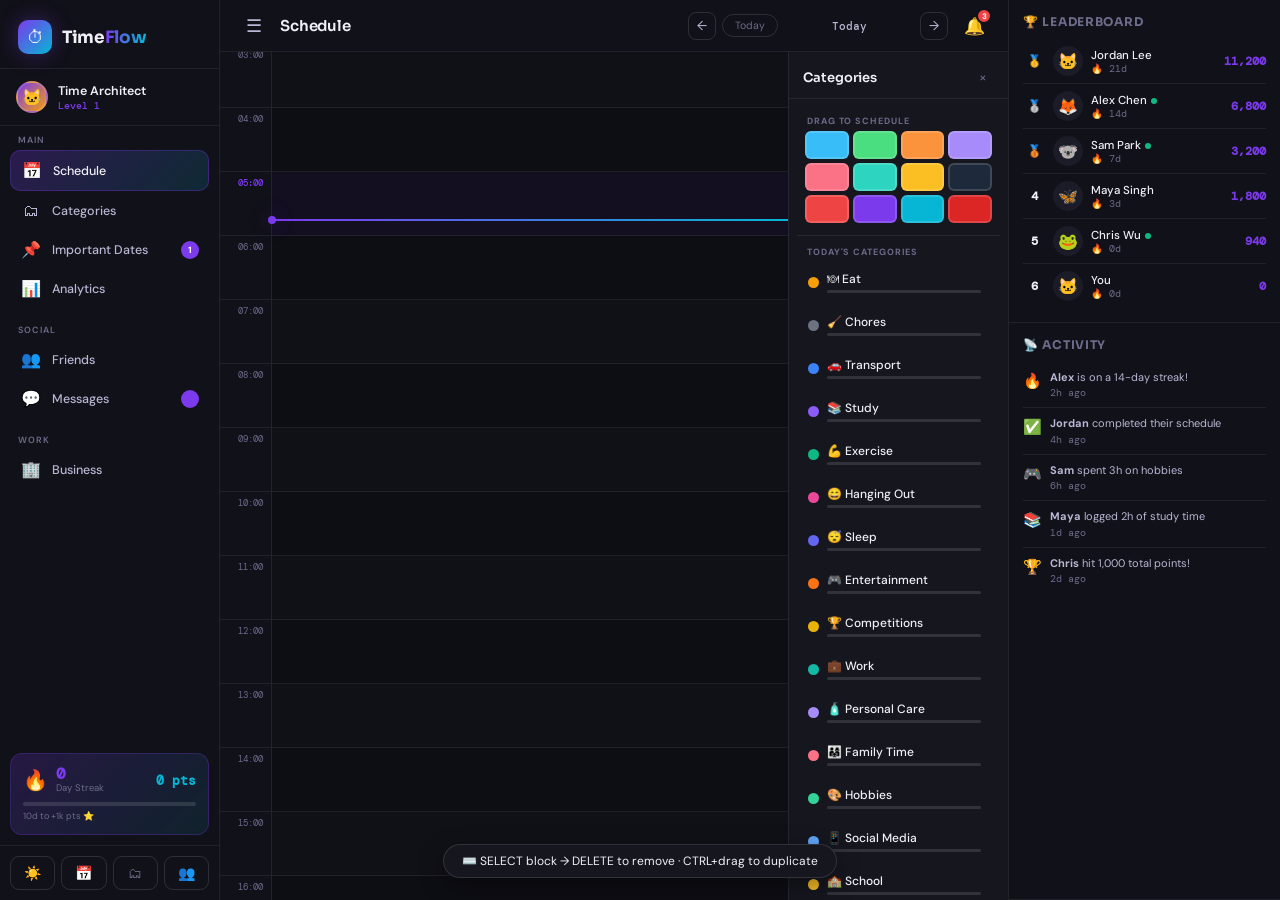
==== commit d69c6962: "Rename timeflow5.html to index.html" ====
--- a/index.html
+++ b/index.html
@@ -1,812 +1,754 @@
 <!DOCTYPE html>
-<html lang="en">
+<html lang="en" data-theme="dark">
 <head>
 <meta charset="UTF-8"/><meta name="viewport" content="width=device-width,initial-scale=1.0"/>
 <title>TimeFlow</title>
-<link href="https://fonts.googleapis.com/css2?family=Playfair+Display:ital,wght@0,400;0,600;1,400&family=DM+Sans:opsz,wght@9..40,300;9..40,400;9..40,500;9..40,600&family=DM+Mono:wght@400;500&display=swap" rel="stylesheet"/>
+<link href="https://fonts.googleapis.com/css2?family=Sora:wght@300;400;500;600;700&family=DM+Sans:opsz,wght@9..40,300;9..40,400;9..40,500;9..40,600&family=DM+Mono:wght@400;500&display=swap" rel="stylesheet"/>
 <style>
+/* ═══════════════════════════════════════════════
+   CSS VARIABLES — DARK & LIGHT THEME
+═══════════════════════════════════════════════ */
+:root,[data-theme="dark"]{
+  --bg:#0D0D14;--sb-bg:#111119;--panel-bg:#16161F;--card-bg:#1C1C28;
+  --accent:#7C3AED;--accent2:#06B6D4;--accent3:#F59E0B;--accent4:#10B981;
+  --text:#F1F0F7;--text2:#B8B7D4;--muted:#6B6B8A;--border:rgba(255,255,255,.07);
+  --border2:rgba(255,255,255,.12);--sh:rgba(0,0,0,.4);
+  --block-shadow:0 4px 20px rgba(0,0,0,.5);
+  --glow:0 0 20px rgba(124,58,237,.35);
+  --row-h:64px;--sb-w:220px;--rp-w:272px;
+}
+[data-theme="light"]{
+  --bg:#F4F3FF;--sb-bg:#FFFFFF;--panel-bg:#FFFFFF;--card-bg:#FAFAFA;
+  --accent:#7C3AED;--accent2:#0891B2;--accent3:#D97706;--accent4:#059669;
+  --text:#1A1A2E;--text2:#4A4A6A;--muted:#9090B0;--border:rgba(0,0,0,.08);
+  --border2:rgba(0,0,0,.14);--sh:rgba(100,90,140,.12);
+  --block-shadow:0 4px 20px rgba(124,58,237,.15);
+  --glow:0 0 20px rgba(124,58,237,.2);
+}
+
+/* ═══════════════════════════════════════════════
+   RESET & BASE
+═══════════════════════════════════════════════ */
 *,*::before,*::after{box-sizing:border-box;margin:0;padding:0}
-:root{
-  --bg:#FAF7F2;--sb-bg:#F0EBE3;--sb-hover:#E6DED5;
-  --accent:#B87333;--accent2:#D49A6A;--text:#2C2420;--muted:#9C8B82;
-  --border:#DDD6CC;--ws-bg:#F5F0E8;--sh:rgba(44,36,32,.10);--row-h:66px;
-  --nav-bg:#1E1A17;--nav-w:68px;
-  --common:#8B9DC3;--rare:#5B8DD9;--epic:#9B59B6;--legendary:#E6A817
-}
-html,body{height:100%;font-family:'DM Sans',sans-serif;background:var(--bg);color:var(--text);overflow:hidden}
-::-webkit-scrollbar{width:3px;height:3px}
+html,body{height:100%;font-family:'DM Sans',sans-serif;background:var(--bg);color:var(--text);overflow:hidden;transition:background .3s,color .3s}
+::-webkit-scrollbar{width:4px;height:4px}
 ::-webkit-scrollbar-track{background:transparent}
-::-webkit-scrollbar-thumb{background:var(--border);border-radius:2px}
-
-/* ═══════════════════════════════
+::-webkit-scrollbar-thumb{background:var(--border2);border-radius:2px}
+::-webkit-scrollbar-thumb:hover{background:var(--muted)}
+button{font-family:'DM Sans',sans-serif;cursor:pointer}
+input,textarea{font-family:'DM Sans',sans-serif}
+a{color:inherit;text-decoration:none}
+
+/* ═══════════════════════════════════════════════
    APP SHELL
-═══════════════════════════════ */
-#app{display:flex;height:100vh;width:100vw;overflow:hidden}
-#page-area{display:flex;flex:1;overflow:hidden;min-width:0}
-
-/* ═══════════════════════════════
-   LEFT NAVIGATION
-═══════════════════════════════ */
-#left-nav{
-  width:var(--nav-w);flex-shrink:0;background:var(--nav-bg);
-  display:flex;flex-direction:column;height:100vh;align-items:center;
-  padding:10px 0 14px;z-index:50;border-right:1px solid rgba(255,255,255,.04)
-}
-.nav-logo{
-  font-size:22px;margin-bottom:18px;cursor:default;
-  filter:drop-shadow(0 2px 6px rgba(184,115,51,.5));
-  transition:transform .3s;user-select:none
-}
-.nav-logo:hover{transform:scale(1.15) rotate(-5deg)}
-.nav-items{display:flex;flex-direction:column;gap:2px;flex:1;width:100%;padding:0 7px}
+═══════════════════════════════════════════════ */
+#app{display:flex;height:100vh;width:100vw;overflow:hidden;position:relative}
+
+/* ═══════════════════════════════════════════════
+   LEFT SIDEBAR
+═══════════════════════════════════════════════ */
+#sidebar{
+  width:var(--sb-w);flex-shrink:0;height:100vh;background:var(--sb-bg);
+  border-right:1px solid var(--border);display:flex;flex-direction:column;
+  overflow:hidden;transition:width .3s cubic-bezier(.4,0,.2,1),transform .3s;
+  z-index:40;position:relative
+}
+#sidebar.collapsed{width:0;border:none}
+
+/* Logo */
+.sb-logo{
+  display:flex;align-items:center;gap:10px;padding:20px 18px 14px;
+  border-bottom:1px solid var(--border);flex-shrink:0
+}
+.sb-logo-icon{
+  width:34px;height:34px;border-radius:10px;
+  background:linear-gradient(135deg,var(--accent),var(--accent2));
+  display:flex;align-items:center;justify-content:center;font-size:17px;
+  flex-shrink:0;box-shadow:var(--glow)
+}
+.sb-logo-text{font-family:'Sora',sans-serif;font-size:17px;font-weight:700;color:var(--text);letter-spacing:-.02em}
+.sb-logo-text span{background:linear-gradient(90deg,var(--accent),var(--accent2));-webkit-background-clip:text;-webkit-text-fill-color:transparent}
+
+/* User profile mini */
+.sb-user{
+  display:flex;align-items:center;gap:10px;padding:12px 16px;
+  border-bottom:1px solid var(--border);flex-shrink:0;cursor:pointer;
+  transition:background .15s;border-radius:0
+}
+.sb-user:hover{background:var(--border)}
+.sb-user-avatar{
+  width:32px;height:32px;border-radius:50%;
+  background:linear-gradient(135deg,var(--accent),var(--accent3));
+  display:flex;align-items:center;justify-content:center;font-size:16px;flex-shrink:0;
+  border:2px solid var(--border2)
+}
+.sb-user-info{flex:1;min-width:0}
+.sb-user-name{font-size:12.5px;font-weight:600;white-space:nowrap;overflow:hidden;text-overflow:ellipsis}
+.sb-user-level{font-size:10px;color:var(--accent);font-family:'DM Mono',monospace;font-weight:500}
+
+/* Nav */
+.sb-nav{flex:1;overflow-y:auto;padding:8px 10px}
+.sb-nav-section{margin-bottom:16px}
+.sb-nav-section-label{font-size:9px;text-transform:uppercase;letter-spacing:.12em;color:var(--muted);padding:0 8px;margin-bottom:4px;font-weight:600}
 .nav-item{
-  width:100%;padding:10px 0 8px;border-radius:10px;border:none;
-  background:none;cursor:pointer;display:flex;flex-direction:column;
-  align-items:center;justify-content:center;gap:2px;
-  transition:background .18s,transform .15s;position:relative;user-select:none
-}
-.nav-item:hover{background:rgba(255,255,255,.07);transform:translateX(2px)}
-.nav-item.active{background:rgba(184,115,51,.22)}
-.nav-item .ni-icon{font-size:19px;line-height:1;transition:transform .2s}
-.nav-item:hover .ni-icon{transform:scale(1.12)}
-.nav-item .ni-label{font-size:8px;color:rgba(255,255,255,.45);font-family:'DM Sans',sans-serif;font-weight:500;letter-spacing:.02em;line-height:1;margin-top:1px}
-.nav-item.active .ni-label{color:var(--accent2)}
-.nav-item.active .ni-icon{filter:drop-shadow(0 0 4px rgba(184,115,51,.6))}
-.nav-badge{
-  position:absolute;top:5px;right:7px;min-width:15px;height:15px;
-  background:#FF4444;border-radius:8px;font-size:8px;color:#fff;
-  display:flex;align-items:center;justify-content:center;font-weight:700;
-  padding:0 3px;border:1.5px solid var(--nav-bg);animation:badgePulse 2s infinite
-}
-@keyframes badgePulse{0%,100%{transform:scale(1)}50%{transform:scale(1.12)}}
-.nav-divider{width:36px;height:1px;background:rgba(255,255,255,.08);margin:6px auto}
-.nav-bottom{display:flex;flex-direction:column;gap:2px;width:100%;padding:0 7px}
-
-/* ═══════════════════════════════
-   CALENDAR PANEL (LEFT)
-═══════════════════════════════ */
-#cal-panel{
-  width:174px;flex-shrink:0;background:var(--sb-bg);
-  border-right:1px solid var(--border);height:100vh;
-  overflow-y:auto;display:flex;flex-direction:column;
-  transition:width .28s cubic-bezier(.4,0,.2,1),opacity .22s
-}
-#cal-panel.collapsed{width:0;overflow:hidden;opacity:0;pointer-events:none}
-#date-panel{
-  width:0;overflow:hidden;
-  transition:width .28s cubic-bezier(.4,0,.2,1);
-  border-right:none;background:var(--sb-bg);
-  height:100vh;overflow-y:auto;flex-shrink:0
-}
-#date-panel.open{width:148px;border-right:1px solid var(--border)}
-.sb-head{
-  padding:13px 11px 10px;font-family:'Playfair Display',serif;font-size:10px;
-  letter-spacing:.14em;text-transform:uppercase;color:var(--muted);
-  border-bottom:1px solid var(--border);display:flex;align-items:center;
-  justify-content:space-between;flex-shrink:0;position:sticky;top:0;
-  background:var(--sb-bg);z-index:3;min-height:40px
-}
-.sb-head-title{white-space:nowrap;overflow:hidden}
-.sb-close{width:19px;height:19px;border-radius:50%;border:none;background:var(--border);color:var(--muted);cursor:pointer;font-size:12px;display:flex;align-items:center;justify-content:center;transition:background .15s,color .15s;flex-shrink:0}
-.sb-close:hover{background:var(--accent);color:#fff}
-.year-group{border-bottom:1px solid var(--border)}
-.year-label{padding:8px 11px;font-family:'DM Mono',monospace;font-size:11.5px;font-weight:500;cursor:pointer;display:flex;justify-content:space-between;align-items:center;transition:background .12s;user-select:none}
-.year-label:hover{background:var(--sb-hover)}
-.year-label.cur-yr{color:var(--accent);font-weight:600}
-.year-label .chev{font-size:8px;transition:transform .2s;color:var(--muted)}
-.year-label.expanded .chev{transform:rotate(180deg)}
-.month-list{display:none;background:var(--bg)}
-.month-list.open{display:block}
-.month-item{padding:5px 11px 5px 20px;font-size:11px;cursor:pointer;color:var(--muted);transition:all .12s;border-left:2px solid transparent}
-.month-item:hover{color:var(--text);background:var(--sb-hover);border-left-color:var(--accent2)}
-.month-item.sel-month{color:var(--accent);border-left-color:var(--accent);font-weight:500}
-.month-item.cur-month{font-style:italic}
-.ds-month-label{padding:6px 11px;font-size:9px;color:var(--muted);font-family:'DM Mono',monospace;text-transform:uppercase;letter-spacing:.1em;border-bottom:1px solid var(--border);background:var(--sb-bg)}
-.day-grid{display:grid;grid-template-columns:repeat(7,1fr);gap:1px;padding:6px 5px 8px}
-.day-hdr{font-size:7.5px;text-align:center;color:var(--muted);font-weight:700;padding:2px 0}
-.day-cell{aspect-ratio:1;display:flex;align-items:center;justify-content:center;font-size:9px;font-family:'DM Mono',monospace;border-radius:3px;cursor:pointer;transition:background .1s,color .1s}
-.day-cell:not(.empty):hover{background:var(--accent);color:#fff}
-.day-cell.today{background:var(--accent);color:#fff;font-weight:700}
-.day-cell.empty{cursor:default}
-
-/* ═══════════════════════════════
-   VIEW WRAP + TOOLBAR
-═══════════════════════════════ */
-#view-wrap{flex:1;display:flex;flex-direction:column;overflow:hidden;min-width:0}
-#toolbar{
-  flex-shrink:0;display:flex;align-items:center;background:var(--bg);
-  border-bottom:1px solid var(--border);padding:0 14px;gap:8px;height:44px;z-index:30
-}
-#tf-title{font-family:'Playfair Display',serif;font-size:16px;color:var(--muted);opacity:.4;letter-spacing:.02em;flex-shrink:0}
-#date-display{font-family:'DM Mono',monospace;font-size:10px;color:var(--accent);font-weight:500;flex-shrink:0}
-#streak-widget{
-  margin-left:auto;display:flex;align-items:center;gap:8px;
-  background:linear-gradient(135deg,#fff8f3,#fef0e4);border:1px solid #f0d5b8;
-  border-radius:10px;padding:5px 11px;box-shadow:0 2px 6px rgba(184,115,51,.07);flex-shrink:0
-}
-.sw-fire{font-size:16px;cursor:default}
-.sw-info{display:flex;flex-direction:column;gap:1px}
-.sw-line1{display:flex;align-items:center;gap:4px;font-size:10.5px;font-weight:600}
-.sw-streak-val{font-family:'DM Mono',monospace;font-size:13px;color:var(--accent);font-weight:700}
-.sw-score-val{font-family:'DM Mono',monospace;font-size:11px;color:#6a5acd;font-weight:700}
-.sw-bar-wrap{height:3px;background:#e8ddd5;border-radius:2px;width:64px;overflow:hidden}
-.sw-bar-fill{height:100%;background:linear-gradient(90deg,var(--accent2),var(--accent));border-radius:2px;transition:width .5s ease}
-.sw-next{font-size:8px;color:var(--muted)}
-.shield-badge{font-size:11px}
-/* Notification bell */
-#notif-btn{
-  width:32px;height:32px;border-radius:8px;border:none;background:var(--sb-bg);
-  cursor:pointer;display:flex;align-items:center;justify-content:center;
-  font-size:15px;position:relative;transition:background .15s;flex-shrink:0
-}
-#notif-btn:hover{background:var(--border)}
-#notif-count{
-  position:absolute;top:-3px;right:-3px;min-width:15px;height:15px;
-  background:#FF4444;border-radius:8px;font-size:8px;color:#fff;
-  display:flex;align-items:center;justify-content:center;font-weight:700;
-  padding:0 3px;border:1.5px solid var(--bg)
-}
-
-/* Date nav bar */
-#date-nav-bar{
-  flex-shrink:0;display:flex;align-items:center;justify-content:center;gap:8px;
-  padding:6px 16px;background:var(--bg);border-bottom:1px solid var(--border);
-  font-size:11px
-}
-#date-nav-bar.hidden{display:none}
-.dnb-arrow{
-  width:26px;height:26px;border-radius:7px;border:1px solid var(--border);
-  background:#fff;cursor:pointer;display:flex;align-items:center;justify-content:center;
-  font-size:13px;transition:background .12s,border-color .12s;flex-shrink:0
-}
-.dnb-arrow:hover{background:var(--accent);color:#fff;border-color:var(--accent)}
-#dnb-label{font-family:'DM Mono',monospace;font-size:11px;color:var(--text);font-weight:500;min-width:140px;text-align:center}
-.dnb-today-btn{
-  padding:3px 10px;border-radius:12px;border:1px solid var(--border);
-  background:#fff;font-size:10px;cursor:pointer;color:var(--muted);
-  transition:all .12s;font-family:'DM Sans',sans-serif
-}
-.dnb-today-btn:hover,.dnb-today-btn.active{background:var(--accent);color:#fff;border-color:var(--accent)}
-
-/* ═══════════════════════════════
-   VIEWS
-═══════════════════════════════ */
-.tab-view{display:none;flex:1;overflow:hidden;flex-direction:column}
-.tab-view.active{display:flex}
-
-/* ─── MAIN VIEW ─── */
-#ws-scroll{flex:1;overflow-y:auto;overflow-x:hidden;display:flex;position:relative}
-#time-col{flex-shrink:0;width:54px;background:var(--bg);border-right:1px solid var(--border);height:calc(var(--row-h)*24)}
-.time-label{height:var(--row-h);display:flex;align-items:flex-start;justify-content:flex-end;padding:5px 7px 0 0;font-family:'DM Mono',monospace;font-size:8.5px;color:var(--muted);border-bottom:1px solid var(--border)}
-.time-label.cur-time-row{color:var(--accent);font-weight:700}
+  display:flex;align-items:center;gap:10px;padding:9px 10px;border-radius:10px;
+  border:none;background:none;color:var(--text2);font-size:12.5px;font-weight:500;
+  width:100%;text-align:left;transition:all .15s;cursor:pointer;position:relative;
+  white-space:nowrap
+}
+.nav-item:hover{background:var(--border);color:var(--text)}
+.nav-item.active{background:linear-gradient(135deg,rgba(124,58,237,.25),rgba(6,182,212,.15));color:var(--text);border:1px solid rgba(124,58,237,.3)}
+.nav-item .ni{font-size:16px;flex-shrink:0;width:22px;text-align:center}
+.nav-item .nb{min-width:18px;height:18px;background:var(--accent);border-radius:9px;font-size:9px;color:#fff;display:flex;align-items:center;justify-content:center;font-weight:700;padding:0 4px;margin-left:auto}
+
+/* Streak mini widget */
+.sb-streak{
+  margin:10px;padding:12px;border-radius:12px;
+  background:linear-gradient(135deg,rgba(124,58,237,.2),rgba(6,182,212,.1));
+  border:1px solid rgba(124,58,237,.25);flex-shrink:0
+}
+.sb-streak-top{display:flex;align-items:center;gap:8px;margin-bottom:8px}
+.sb-streak-fire{font-size:20px}
+.sb-streak-info{flex:1}
+.sb-streak-val{font-family:'DM Mono',monospace;font-size:16px;font-weight:700;color:var(--accent);line-height:1}
+.sb-streak-label{font-size:9.5px;color:var(--muted)}
+.sb-streak-pts{font-family:'DM Mono',monospace;font-size:13px;color:var(--accent2);font-weight:600}
+.sb-streak-bar{height:4px;background:var(--border2);border-radius:2px;overflow:hidden}
+.sb-streak-fill{height:100%;background:linear-gradient(90deg,var(--accent),var(--accent2));border-radius:2px;transition:width .5s ease}
+.sb-streak-next{font-size:9px;color:var(--muted);margin-top:4px}
+
+/* Bottom controls */
+.sb-bottom{padding:10px;border-top:1px solid var(--border);flex-shrink:0;display:flex;gap:6px}
+.sb-ctrl-btn{
+  flex:1;padding:7px 0;border-radius:9px;border:1px solid var(--border2);
+  background:none;color:var(--muted);font-size:14px;transition:all .15s;
+  display:flex;align-items:center;justify-content:center;gap:4px
+}
+.sb-ctrl-btn:hover{background:var(--border);color:var(--text)}
+.sb-ctrl-btn.active{background:rgba(124,58,237,.2);color:var(--accent);border-color:rgba(124,58,237,.4)}
+
+/* ═══════════════════════════════════════════════
+   MAIN CONTENT AREA
+═══════════════════════════════════════════════ */
+#main-wrap{flex:1;display:flex;flex-direction:column;overflow:hidden;min-width:0}
+
+/* Top bar */
+#topbar{
+  flex-shrink:0;height:52px;display:flex;align-items:center;
+  padding:0 18px;gap:10px;background:var(--sb-bg);border-bottom:1px solid var(--border);
+  z-index:30;position:relative
+}
+.topbar-hamburger{
+  width:32px;height:32px;border:none;background:none;color:var(--text2);
+  font-size:18px;display:flex;align-items:center;justify-content:center;
+  border-radius:8px;transition:background .15s;flex-shrink:0;cursor:pointer
+}
+.topbar-hamburger:hover{background:var(--border)}
+.topbar-title{font-family:'Sora',sans-serif;font-size:15px;font-weight:600;color:var(--text);letter-spacing:-.01em}
+.topbar-subtitle{font-size:11px;color:var(--muted);margin-left:2px}
+.topbar-date-nav{display:flex;align-items:center;gap:6px;margin-left:auto}
+.topbar-date-nav.hidden{display:none}
+.dnav-arrow{
+  width:28px;height:28px;border-radius:8px;border:1px solid var(--border2);
+  background:none;color:var(--text2);font-size:13px;display:flex;align-items:center;justify-content:center;
+  transition:all .15s;cursor:pointer
+}
+.dnav-arrow:hover{background:var(--accent);color:#fff;border-color:var(--accent)}
+#dnav-label{font-family:'DM Mono',monospace;font-size:11px;color:var(--text2);min-width:130px;text-align:center;font-weight:500}
+.today-btn{
+  padding:4px 12px;border-radius:14px;border:1px solid var(--border2);
+  background:none;color:var(--muted);font-size:10.5px;transition:all .15s;cursor:pointer
+}
+.today-btn:hover,.today-btn.active{background:var(--accent);color:#fff;border-color:var(--accent)}
+
+/* Notif button */
+#topbar-notif-btn{
+  width:32px;height:32px;border-radius:8px;border:none;background:none;
+  color:var(--text2);font-size:17px;display:flex;align-items:center;justify-content:center;
+  position:relative;transition:background .15s;cursor:pointer;flex-shrink:0
+}
+#topbar-notif-btn:hover{background:var(--border)}
+#topbar-notif-count{
+  position:absolute;top:-2px;right:-2px;min-width:16px;height:16px;
+  background:#EF4444;border-radius:8px;font-size:8px;color:#fff;
+  display:flex;align-items:center;justify-content:center;font-weight:700;padding:0 3px;
+  border:2px solid var(--sb-bg)
+}
+
+/* View container */
+.view{display:none;flex:1;overflow:hidden;flex-direction:column}
+.view.active{display:flex}
+.view-scroll{flex:1;overflow-y:auto;overflow-x:hidden}
+.view-inner{padding:22px 24px;max-width:960px;margin:0 auto}
+.view-title{font-family:'Sora',sans-serif;font-size:20px;font-weight:700;margin-bottom:4px;letter-spacing:-.02em}
+.view-sub{font-size:12px;color:var(--muted);margin-bottom:22px}
+
+/* ═══════════════════════════════════════════════
+   SCHEDULE / HOME VIEW
+═══════════════════════════════════════════════ */
+#view-home{flex-direction:row!important}
+#schedule-wrap{flex:1;display:flex;flex-direction:column;overflow:hidden;min-width:0}
+#ws-scroll{flex:1;overflow-y:auto;overflow-x:hidden;display:flex}
+#time-col{flex-shrink:0;width:52px;background:var(--sb-bg);border-right:1px solid var(--border);height:calc(var(--row-h)*24)}
+.time-label{
+  height:var(--row-h);display:flex;align-items:flex-start;justify-content:flex-end;
+  padding:5px 8px 0 0;font-family:'DM Mono',monospace;font-size:9px;color:var(--muted);
+  border-bottom:1px solid var(--border)
+}
+.time-label.cur-hr{color:var(--accent);font-weight:500}
 #grid-area{flex:1;position:relative;height:calc(var(--row-h)*24);min-width:200px}
-.grid-row{position:absolute;left:0;right:0;height:var(--row-h);border-bottom:1px solid rgba(200,190,180,.4)}
-.grid-row:nth-child(odd){background:rgba(255,255,255,.35)}
-.grid-row:nth-child(even){background:rgba(220,210,200,.1)}
-.grid-row.cur-hr-row{background:rgba(184,115,51,.07)}
-.grid-row.drop-target{background:rgba(184,115,51,.18)!important;transition:background .1s}
-#now-line{position:absolute;left:0;right:0;height:2px;background:var(--accent);z-index:8;pointer-events:none;display:flex;align-items:center}
-#now-line::before{content:'';width:8px;height:8px;border-radius:50%;background:var(--accent);margin-left:-4px;flex-shrink:0}
-
-/* ═══════════════════════════════
+.grid-row{position:absolute;left:0;right:0;height:var(--row-h);border-bottom:1px solid var(--border);transition:background .1s}
+.grid-row:nth-child(even){background:rgba(255,255,255,.012)}
+.grid-row.cur-hr-row{background:rgba(124,58,237,.06)}
+.grid-row.drop-hl{background:rgba(124,58,237,.18)!important}
+#now-line{
+  position:absolute;left:0;right:0;height:2px;
+  background:linear-gradient(90deg,var(--accent),var(--accent2));
+  z-index:8;pointer-events:none;display:flex;align-items:center
+}
+#now-line::before{content:'';width:8px;height:8px;border-radius:50%;background:var(--accent);margin-left:-4px;flex-shrink:0;box-shadow:var(--glow)}
+
+/* ═══════════════════════════════════════════════
    BLOCKS
-═══════════════════════════════ */
+═══════════════════════════════════════════════ */
 .block{
-  position:absolute;min-width:130px;width:220px;height:calc(var(--row-h) - 6px);
-  border-radius:7px;padding:7px 26px 7px 10px;cursor:move;
-  box-shadow:0 2px 10px var(--sh);user-select:none;overflow:visible;
-  transition:box-shadow .15s,transform .1s,opacity .15s;z-index:10
-}
-.block:hover{box-shadow:0 6px 20px rgba(44,36,32,.16);z-index:20}
+  position:absolute;min-width:130px;width:210px;height:calc(var(--row-h) - 6px);
+  border-radius:10px;padding:8px 28px 8px 12px;cursor:move;
+  box-shadow:var(--block-shadow);user-select:none;overflow:visible;
+  transition:box-shadow .15s,transform .1s;z-index:10;
+  border:1px solid rgba(255,255,255,.1)
+}
+.block:hover{z-index:20;transform:translateY(-1px)}
 .block.dragging{
-  box-shadow:0 18px 40px rgba(44,36,32,.26);z-index:100;opacity:.92;
-  transform:rotate(.5deg) scale(1.07)!important;
+  box-shadow:0 20px 50px rgba(0,0,0,.6);z-index:100;opacity:.9;
+  transform:rotate(.5deg) scale(1.06)!important;
   transition:box-shadow .15s,transform .15s!important
 }
-.block.selected{outline:2.5px solid var(--accent);outline-offset:2px;z-index:15}
-.block.conflict{outline:2.5px solid #FF4444;outline-offset:2px;animation:conflictPulse .5s ease}
-@keyframes conflictPulse{0%,100%{outline-color:#FF4444}50%{outline-color:#ff8888}}
-.block-text{outline:none;font-family:'DM Sans',sans-serif;font-size:11.5px;line-height:1.5;min-height:22px;word-break:break-word;cursor:text;height:100%;overflow:auto}
-.block-text:empty::before{content:attr(data-ph);opacity:.3;pointer-events:none}
-.block-menu-btn{position:absolute;top:3px;right:3px;width:19px;height:19px;border-radius:4px;border:none;background:rgba(128,128,128,.16);cursor:pointer;font-size:12px;display:flex;align-items:center;justify-content:center;opacity:0;transition:opacity .15s;z-index:3;line-height:1}
+.block.selected{outline:2px solid var(--accent);outline-offset:2px;z-index:15}
+.block.conflict{outline:2px solid #EF4444;animation:conflictPulse .5s ease}
+@keyframes conflictPulse{0%,100%{outline-color:#EF4444}50%{outline-color:#fca5a5}}
+.block-header{display:flex;align-items:center;gap:6px;margin-bottom:3px}
+.block-cat-dot{width:7px;height:7px;border-radius:50%;flex-shrink:0;opacity:.85}
+.block-cat-label{font-size:8.5px;font-weight:600;text-transform:uppercase;letter-spacing:.06em;opacity:.6;flex:1;overflow:hidden;text-overflow:ellipsis;white-space:nowrap}
+.block-check{
+  width:15px;height:15px;border-radius:4px;border:1.5px solid rgba(255,255,255,.4);
+  background:none;cursor:pointer;display:flex;align-items:center;justify-content:center;
+  transition:all .15s;flex-shrink:0;font-size:9px;color:transparent
+}
+.block-check.done{background:var(--accent4);border-color:var(--accent4);color:#fff}
+.block-text{
+  outline:none;font-size:12px;line-height:1.4;min-height:18px;
+  word-break:break-word;cursor:text;max-height:calc(var(--row-h) - 40px);overflow:auto
+}
+.block-text:empty::before{content:attr(data-ph);opacity:.35;pointer-events:none}
+.block-menu-btn{
+  position:absolute;top:5px;right:5px;width:18px;height:18px;border-radius:5px;
+  border:none;background:rgba(255,255,255,.12);cursor:pointer;font-size:11px;
+  display:flex;align-items:center;justify-content:center;opacity:0;transition:opacity .15s;z-index:3
+}
 .block:hover .block-menu-btn{opacity:1}
-.block-menu-btn:hover{background:rgba(128,128,128,.3)}
-.block-resize-r{position:absolute;top:4px;bottom:4px;right:-3px;width:6px;cursor:col-resize;border-radius:3px;background:rgba(128,128,128,.2);opacity:0;transition:opacity .15s}
+.block-menu-btn:hover{background:rgba(255,255,255,.25)}
+.block-resize-b{
+  position:absolute;bottom:2px;left:14px;right:26px;height:5px;
+  cursor:s-resize;border-radius:3px;background:rgba(255,255,255,.15);opacity:0;transition:opacity .15s
+}
+.block:hover .block-resize-b{opacity:1}
+.block-resize-r{
+  position:absolute;top:4px;bottom:4px;right:-3px;width:6px;
+  cursor:col-resize;border-radius:3px;background:rgba(255,255,255,.15);opacity:0;transition:opacity .15s
+}
 .block:hover .block-resize-r{opacity:1}
-.block-resize-b{position:absolute;bottom:2px;left:10px;right:26px;height:5px;cursor:s-resize;border-radius:3px;background:rgba(128,128,128,.2);opacity:0;transition:opacity .15s}
-.block:hover .block-resize-b{opacity:1}
+.block.completed{opacity:.6}
+.block.completed .block-text{text-decoration:line-through}
+
 /* +pts popup */
-.pts-pop{position:fixed;font-family:'DM Mono',monospace;font-size:13px;font-weight:700;color:#6a5acd;pointer-events:none;z-index:9998;white-space:nowrap;text-shadow:0 1px 4px rgba(106,90,205,.3);animation:ptsFloat 1.4s ease forwards}
-@keyframes ptsFloat{0%{opacity:1;transform:translateY(0) scale(1)}20%{opacity:1;transform:translateY(-14px) scale(1.15)}100%{opacity:0;transform:translateY(-58px) scale(.8)}}
-
-/* ═══════════════════════════════
-   RIGHT SIDEBAR (BLOCKS PANEL)
-═══════════════════════════════ */
-#blocks-panel{
-  width:210px;flex-shrink:0;height:100vh;overflow-y:auto;
-  background:var(--sb-bg);border-left:1px solid var(--border);
-  display:flex;flex-direction:column;transition:width .28s,opacity .2s
-}
-#blocks-panel.hidden{width:0;overflow:hidden;opacity:0;pointer-events:none}
-.rs-head{padding:13px 11px 9px;border-bottom:1px solid var(--border);background:var(--sb-bg);position:sticky;top:0;z-index:3}
-.rs-head h2{font-family:'Playfair Display',serif;font-size:15px;font-weight:600}
-.rs-head p{font-size:9px;color:var(--muted);margin-top:2px}
-.rs-section{padding:11px;border-bottom:1px solid var(--border)}
-.rs-title{font-size:9px;text-transform:uppercase;letter-spacing:.13em;color:var(--muted);margin-bottom:8px;font-family:'Playfair Display',serif}
-.colour-cat{font-size:8px;text-transform:uppercase;letter-spacing:.1em;color:var(--muted);margin:7px 0 4px;font-weight:600}
-.colour-cat:first-child{margin-top:0}
-.colour-grid{display:grid;grid-template-columns:repeat(4,1fr);gap:4px}
-.colour-swatch{
-  height:32px;border-radius:6px;cursor:grab;border:2.5px solid transparent;
-  transition:transform .12s,box-shadow .12s;display:flex;align-items:center;justify-content:center
-}
-.colour-swatch:hover{transform:translateY(-3px) scale(1.08);box-shadow:0 6px 14px var(--sh)}
-.colour-swatch:active{cursor:grabbing}
-/* Mission items */
-.mission-item{display:flex;align-items:center;gap:7px;padding:6px 0;border-bottom:1px solid rgba(220,210,200,.5)}
-.mission-item:last-child{border-bottom:none}
-.mission-icon{font-size:15px;flex-shrink:0}
-.mission-body{flex:1;min-width:0}
-.mission-label{font-size:10.5px;font-weight:500;line-height:1.3}
-.mission-track{height:3px;background:#e8ddd5;border-radius:2px;margin:3px 0;overflow:hidden}
-.mission-fill{height:100%;background:linear-gradient(90deg,var(--accent2),var(--accent));border-radius:2px;transition:width .5s}
-.mission-meta{font-size:9px;color:var(--muted);font-family:'DM Mono',monospace}
-.mission-item.done .mission-label{text-decoration:line-through;opacity:.4}
-/* Presets */
-.preset-item{background:#fff;border:1px solid var(--border);border-radius:6px;padding:6px 8px;margin-bottom:4px;display:flex;align-items:center;gap:7px;cursor:grab;transition:box-shadow .14s}
-.preset-item:hover{box-shadow:0 3px 10px var(--sh)}
-.preset-item:active{cursor:grabbing}
-.preset-dot{width:9px;height:9px;border-radius:50%;flex-shrink:0;border:1px solid rgba(0,0,0,.08)}
-.preset-txt{font-size:10.5px;flex:1;white-space:nowrap;overflow:hidden;text-overflow:ellipsis}
-.preset-del{width:15px;height:15px;border:none;background:none;cursor:pointer;color:var(--muted);font-size:13px;display:flex;align-items:center;justify-content:center;border-radius:3px;opacity:0;transition:all .1s;flex-shrink:0;line-height:1}
-.preset-item:hover .preset-del{opacity:1}
-.preset-del:hover{background:#ff5252;color:#fff}
-.no-presets{font-size:10px;color:var(--muted);text-align:center;padding:10px;font-style:italic;line-height:1.7}
-
-/* ═══════════════════════════════
-   CHAT SYSTEM
-═══════════════════════════════ */
+.pts-pop{
+  position:fixed;font-family:'DM Mono',monospace;font-size:14px;font-weight:700;
+  color:var(--accent2);pointer-events:none;z-index:9998;
+  text-shadow:0 0 12px rgba(6,182,212,.6);animation:ptsFloat 1.4s ease forwards;white-space:nowrap
+}
+@keyframes ptsFloat{0%{opacity:1;transform:translateY(0) scale(1)}20%{opacity:1;transform:translateY(-16px) scale(1.15)}100%{opacity:0;transform:translateY(-60px) scale(.8)}}
+
+/* ═══════════════════════════════════════════════
+   CATEGORIES SIDE PANEL (in Home view)
+═══════════════════════════════════════════════ */
+#cat-side-panel{
+  width:0;flex-shrink:0;background:var(--panel-bg);border-left:1px solid var(--border);
+  height:100%;overflow:hidden;transition:width .3s cubic-bezier(.4,0,.2,1);
+  display:flex;flex-direction:column
+}
+#cat-side-panel.open{width:220px}
+.csp-head{
+  padding:14px 14px 10px;border-bottom:1px solid var(--border);
+  font-family:'Sora',sans-serif;font-size:13px;font-weight:600;flex-shrink:0;
+  display:flex;align-items:center;justify-content:space-between
+}
+.csp-close{width:22px;height:22px;border-radius:6px;border:none;background:none;color:var(--muted);cursor:pointer;font-size:14px;display:flex;align-items:center;justify-content:center;transition:background .15s}
+.csp-close:hover{background:var(--border)}
+#cat-list-wrap{flex:1;overflow-y:auto;padding:8px}
+.cat-item{
+  display:flex;align-items:center;gap:8px;padding:8px 10px;border-radius:9px;
+  margin-bottom:3px;cursor:pointer;transition:background .12s;
+  border:1px solid transparent
+}
+.cat-item:hover{background:var(--border)}
+.cat-item.active-cat{background:rgba(124,58,237,.15);border-color:rgba(124,58,237,.3)}
+.cat-dot{width:11px;height:11px;border-radius:50%;flex-shrink:0}
+.cat-name{font-size:12px;font-weight:500;flex:1}
+.cat-hours{font-family:'DM Mono',monospace;font-size:10px;color:var(--muted)}
+.cat-bar{height:3px;background:var(--border2);border-radius:2px;margin-top:3px;overflow:hidden}
+.cat-bar-fill{height:100%;border-radius:2px;transition:width .5s ease}
+
+/* ═══════════════════════════════════════════════
+   RIGHT PANEL
+═══════════════════════════════════════════════ */
+#right-panel{
+  width:var(--rp-w);flex-shrink:0;height:100vh;background:var(--sb-bg);
+  border-left:1px solid var(--border);display:flex;flex-direction:column;
+  overflow:hidden;transition:width .3s,opacity .2s;z-index:30
+}
+#right-panel.hidden{width:0;opacity:0;pointer-events:none}
+.rp-section{padding:14px;border-bottom:1px solid var(--border)}
+.rp-title{font-family:'Sora',sans-serif;font-size:12px;font-weight:700;text-transform:uppercase;letter-spacing:.06em;color:var(--muted);margin-bottom:10px}
+/* Leaderboard */
+.lb-item{display:flex;align-items:center;gap:8px;padding:7px 0;border-bottom:1px solid var(--border);cursor:pointer;transition:opacity .15s}
+.lb-item:last-child{border:none}
+.lb-item:hover{opacity:.8}
+.lb-rank{font-family:'DM Mono',monospace;font-size:12px;font-weight:700;width:22px;text-align:center;flex-shrink:0}
+.lb-rank.r1{color:#F59E0B}.lb-rank.r2{color:#94A3B8}.lb-rank.r3{color:#B87333}
+.lb-av{width:30px;height:30px;border-radius:50%;display:flex;align-items:center;justify-content:center;font-size:16px;flex-shrink:0;background:var(--card-bg)}
+.lb-info{flex:1;min-width:0}
+.lb-name{font-size:11.5px;font-weight:500;white-space:nowrap;overflow:hidden;text-overflow:ellipsis}
+.lb-meta{font-size:9.5px;color:var(--muted);font-family:'DM Mono',monospace}
+.lb-score{font-family:'DM Mono',monospace;font-size:11.5px;color:var(--accent);font-weight:600}
+.online-dot{display:inline-block;width:6px;height:6px;border-radius:50%;background:#10B981;margin-left:4px;vertical-align:middle}
+/* Activity feed */
+.activity-item{display:flex;align-items:flex-start;gap:8px;padding:8px 0;border-bottom:1px solid var(--border)}
+.activity-item:last-child{border:none}
+.act-icon{font-size:15px;flex-shrink:0;margin-top:1px}
+.act-body{flex:1;min-width:0}
+.act-text{font-size:11px;color:var(--text2);line-height:1.4}
+.act-time{font-size:9.5px;color:var(--muted);font-family:'DM Mono',monospace;margin-top:2px}
+
+/* ═══════════════════════════════════════════════
+   IMPORTANT DATES VIEW
+═══════════════════════════════════════════════ */
+.dates-grid{display:grid;grid-template-columns:repeat(auto-fill,minmax(190px,1fr));gap:14px;margin-top:4px}
+.date-card{
+  border-radius:14px;padding:16px;cursor:pointer;position:relative;
+  transition:transform .2s,box-shadow .2s;border:1px solid var(--border);overflow:hidden
+}
+.date-card:hover{transform:translateY(-3px);box-shadow:0 12px 32px var(--sh)}
+.date-card-top{display:flex;align-items:flex-start;justify-content:space-between;margin-bottom:8px}
+.date-card-emoji{font-size:28px}
+.date-card-pin{font-size:12px;opacity:.7}
+.date-card-title{font-size:13.5px;font-weight:600;margin-bottom:4px;font-family:'Sora',sans-serif}
+.date-card-date{font-size:11px;font-family:'DM Mono',monospace;margin-bottom:6px;opacity:.7}
+.date-card-desc{font-size:11px;opacity:.65;line-height:1.5}
+.date-card-actions{position:absolute;top:10px;right:10px;display:none;gap:4px}
+.date-card:hover .date-card-actions{display:flex}
+.date-action-btn{
+  width:22px;height:22px;border-radius:6px;border:none;cursor:pointer;
+  font-size:11px;display:flex;align-items:center;justify-content:center;
+  background:rgba(255,255,255,.15);color:#fff;transition:background .12s
+}
+.date-action-btn:hover{background:rgba(255,255,255,.3)}
+.date-card.pinned::after{content:'📌';position:absolute;top:8px;right:8px;font-size:12px}
+.add-date-card{
+  border-radius:14px;padding:16px;border:2px dashed var(--border2);
+  display:flex;flex-direction:column;align-items:center;justify-content:center;gap:6px;
+  cursor:pointer;transition:all .2s;min-height:130px;color:var(--muted)
+}
+.add-date-card:hover{border-color:var(--accent);color:var(--accent);background:rgba(124,58,237,.06)}
+.add-date-icon{font-size:26px;opacity:.5}
+.add-date-text{font-size:12px;font-weight:500}
+
+/* ═══════════════════════════════════════════════
+   CATEGORIES VIEW
+═══════════════════════════════════════════════ */
+.categories-grid{display:grid;grid-template-columns:repeat(auto-fill,minmax(160px,1fr));gap:12px;margin-top:8px}
+.cat-view-card{
+  border-radius:14px;padding:16px;border:1px solid var(--border);
+  background:var(--card-bg);cursor:pointer;transition:transform .2s,box-shadow .2s
+}
+.cat-view-card:hover{transform:translateY(-2px);box-shadow:0 8px 24px var(--sh)}
+.cat-view-emoji{font-size:26px;margin-bottom:8px}
+.cat-view-name{font-size:13px;font-weight:600;margin-bottom:4px;font-family:'Sora',sans-serif}
+.cat-view-hours{font-family:'DM Mono',monospace;font-size:11px;color:var(--muted);margin-bottom:6px}
+.cat-view-bar{height:4px;background:var(--border2);border-radius:2px;overflow:hidden}
+.cat-view-fill{height:100%;border-radius:2px}
+
+/* ═══════════════════════════════════════════════
+   ANALYTICS VIEW
+═══════════════════════════════════════════════ */
+.an-grid{display:grid;grid-template-columns:1fr 1fr;gap:16px;margin-bottom:16px}
+.an-card{background:var(--card-bg);border:1px solid var(--border);border-radius:14px;padding:18px;box-shadow:0 2px 12px var(--sh)}
+.an-card.full{grid-column:1/-1}
+.an-card-title{font-family:'Sora',sans-serif;font-size:13px;font-weight:600;margin-bottom:3px}
+.an-card-sub{font-size:10.5px;color:var(--muted);margin-bottom:14px}
+.stat-row{display:grid;grid-template-columns:repeat(4,1fr);gap:10px;margin-bottom:16px}
+.stat-card{background:var(--card-bg);border:1px solid var(--border);border-radius:12px;padding:14px;text-align:center}
+.stat-val{font-family:'DM Mono',monospace;font-size:22px;font-weight:700;color:var(--accent)}
+.stat-lbl{font-size:9px;color:var(--muted);margin-top:2px}
+.pie-wrap{display:flex;align-items:center;gap:22px;flex-wrap:wrap}
+.pie-legend{display:flex;flex-direction:column;gap:6px;flex:1;min-width:140px}
+.pie-legend-item{display:flex;align-items:center;gap:7px;font-size:11px;cursor:pointer;transition:opacity .15s}
+.pie-legend-item:hover{opacity:.7}
+.pie-legend-dot{width:10px;height:10px;border-radius:3px;flex-shrink:0}
+.bar-chart{display:flex;align-items:flex-end;gap:4px;height:100px;padding-bottom:18px}
+.bar-col{display:flex;flex-direction:column;align-items:center;flex:1;height:100%;justify-content:flex-end}
+.bar-fill{width:100%;border-radius:3px 3px 0 0;min-height:2px;position:relative;transition:height .6s ease;cursor:pointer}
+.bar-fill:hover::after{content:attr(data-tip);position:absolute;top:-22px;left:50%;transform:translateX(-50%);background:var(--card-bg);color:var(--text);font-size:8px;padding:2px 5px;border-radius:4px;white-space:nowrap;border:1px solid var(--border2);z-index:5;pointer-events:none}
+.bar-lbl{font-size:7.5px;color:var(--muted);margin-top:3px;font-family:'DM Mono',monospace}
+.insight-box{padding:14px;border-radius:10px;background:linear-gradient(135deg,rgba(124,58,237,.15),rgba(6,182,212,.08));border:1px solid rgba(124,58,237,.25);margin-top:6px}
+.insight-text{font-size:12.5px;line-height:1.7;color:var(--text2)}
+.suggestion-item{display:flex;align-items:center;gap:8px;padding:8px 0;border-bottom:1px solid var(--border);font-size:12px}
+.suggestion-item:last-child{border:none}
+.suggestion-icon{font-size:15px;flex-shrink:0}
+
+/* ═══════════════════════════════════════════════
+   SOCIAL VIEWS (Friends/Messages)
+═══════════════════════════════════════════════ */
+.friend-list{display:flex;flex-direction:column;gap:6px;margin-top:4px}
+.friend-card{
+  display:flex;align-items:center;gap:12px;padding:12px 14px;border-radius:12px;
+  background:var(--card-bg);border:1px solid var(--border);transition:transform .15s,box-shadow .15s;cursor:pointer
+}
+.friend-card:hover{transform:translateX(3px);box-shadow:0 4px 16px var(--sh)}
+.friend-av{width:38px;height:38px;border-radius:50%;display:flex;align-items:center;justify-content:center;font-size:20px;flex-shrink:0;background:var(--panel-bg);position:relative}
+.friend-online{position:absolute;bottom:1px;right:1px;width:10px;height:10px;border-radius:50%;background:#10B981;border:2px solid var(--card-bg)}
+.friend-offline{background:var(--muted)!important}
+.friend-info{flex:1;min-width:0}
+.friend-name{font-size:13px;font-weight:500}
+.friend-meta{font-size:10.5px;color:var(--muted);font-family:'DM Mono',monospace}
+.friend-actions{display:flex;gap:6px;flex-shrink:0}
+.friend-btn{
+  padding:5px 11px;border-radius:8px;border:1px solid var(--border2);
+  background:none;color:var(--text2);font-size:11px;transition:all .15s;cursor:pointer
+}
+.friend-btn:hover{background:var(--accent);color:#fff;border-color:var(--accent)}
+
+/* CHAT */
 #chat-overlay{
   position:fixed;inset:0;z-index:200;pointer-events:none;
   background:rgba(0,0,0,0);transition:background .25s
 }
-#chat-overlay.open{pointer-events:all;background:rgba(0,0,0,.18)}
+#chat-overlay.open{pointer-events:all;background:rgba(0,0,0,.5)}
 #chat-panel{
-  position:absolute;top:0;right:-380px;width:360px;height:100vh;
-  background:#fff;box-shadow:-4px 0 32px rgba(0,0,0,.14);
-  display:flex;flex-direction:column;
-  transition:right .3s cubic-bezier(.4,0,.2,1)
+  position:absolute;top:0;right:-390px;width:370px;height:100vh;
+  background:var(--sb-bg);border-left:1px solid var(--border);
+  display:flex;flex-direction:column;transition:right .3s cubic-bezier(.4,0,.2,1)
 }
 #chat-overlay.open #chat-panel{right:0}
-.chat-header{
-  display:flex;align-items:center;gap:10px;padding:14px 16px;
-  border-bottom:1px solid var(--border);background:var(--bg);flex-shrink:0
-}
-.chat-header-back{
-  width:28px;height:28px;border-radius:8px;border:none;background:var(--sb-bg);
-  cursor:pointer;font-size:14px;display:flex;align-items:center;justify-content:center;
-  transition:background .15s;flex-shrink:0
-}
-.chat-header-back:hover{background:var(--border)}
-.chat-header-avatar{
-  width:34px;height:34px;border-radius:50%;background:var(--sb-bg);
-  display:flex;align-items:center;justify-content:center;font-size:18px;flex-shrink:0
-}
-.chat-header-info{flex:1;min-width:0}
-.chat-header-name{font-size:13px;font-weight:600}
-.chat-header-status{font-size:10px;color:var(--muted)}
-.chat-header-status.online{color:#4CAF50}
-.chat-close{
-  width:28px;height:28px;border-radius:8px;border:none;background:none;
-  cursor:pointer;font-size:16px;color:var(--muted);display:flex;align-items:center;
-  justify-content:center;transition:background .15s;flex-shrink:0
-}
-.chat-close:hover{background:var(--sb-bg)}
-/* Friend list */
+.chat-header{display:flex;align-items:center;gap:10px;padding:14px 16px;border-bottom:1px solid var(--border);flex-shrink:0;background:var(--panel-bg)}
+.chat-back{width:28px;height:28px;border-radius:8px;border:none;background:none;color:var(--text2);cursor:pointer;font-size:14px;display:flex;align-items:center;justify-content:center;transition:background .15s;flex-shrink:0}
+.chat-back:hover{background:var(--border)}
+.chat-hdr-av{width:34px;height:34px;border-radius:50%;background:var(--card-bg);display:flex;align-items:center;justify-content:center;font-size:18px;flex-shrink:0}
+.chat-hdr-info{flex:1;min-width:0}
+.chat-hdr-name{font-size:13px;font-weight:600}
+.chat-hdr-status{font-size:10px;color:var(--muted)}
+.chat-hdr-status.online{color:#10B981}
+.chat-close{width:28px;height:28px;border-radius:8px;border:none;background:none;color:var(--muted);cursor:pointer;font-size:16px;display:flex;align-items:center;justify-content:center;transition:background .15s;flex-shrink:0}
+.chat-close:hover{background:var(--border)}
 #chat-friend-list{flex:1;overflow-y:auto;padding:8px}
-.chat-friend-item{
-  display:flex;align-items:center;gap:10px;padding:10px 10px;
-  border-radius:10px;cursor:pointer;transition:background .12s;margin-bottom:2px
-}
-.chat-friend-item:hover{background:var(--sb-bg)}
-.cf-avatar-wrap{position:relative;flex-shrink:0}
-.cf-avatar{width:38px;height:38px;border-radius:50%;background:var(--sb-hover);display:flex;align-items:center;justify-content:center;font-size:20px}
-.cf-online-dot{position:absolute;bottom:1px;right:1px;width:9px;height:9px;border-radius:50%;background:#4CAF50;border:2px solid #fff}
-.cf-offline-dot{background:#9C8B82}
-.cf-info{flex:1;min-width:0}
-.cf-name{font-size:12.5px;font-weight:500}
-.cf-preview{font-size:10.5px;color:var(--muted);white-space:nowrap;overflow:hidden;text-overflow:ellipsis}
-.cf-meta{display:flex;flex-direction:column;align-items:flex-end;gap:3px;flex-shrink:0}
-.cf-time{font-size:9.5px;color:var(--muted);font-family:'DM Mono',monospace}
-.cf-unread{width:17px;height:17px;border-radius:50%;background:var(--accent);color:#fff;font-size:9px;font-weight:700;display:flex;align-items:center;justify-content:center}
-/* Chat messages */
-#chat-messages-view{display:none;flex:1;flex-direction:column;overflow:hidden}
-#chat-messages-view.active{display:flex}
-#chat-msgs-scroll{flex:1;overflow-y:auto;padding:12px 12px 6px;display:flex;flex-direction:column;gap:8px}
-.msg-wrap{display:flex;align-items:flex-end;gap:7px}
-.msg-wrap.me{flex-direction:row-reverse}
-.msg-avatar{width:26px;height:26px;border-radius:50%;background:var(--sb-hover);display:flex;align-items:center;justify-content:center;font-size:14px;flex-shrink:0;margin-bottom:2px}
+.chat-fitem{
+  display:flex;align-items:center;gap:10px;padding:10px;border-radius:10px;
+  cursor:pointer;transition:background .12s;margin-bottom:2px
+}
+.chat-fitem:hover{background:var(--border)}
+.cfi-av{position:relative;flex-shrink:0}
+.cfi-avatar{width:38px;height:38px;border-radius:50%;background:var(--card-bg);display:flex;align-items:center;justify-content:center;font-size:20px}
+.cfi-dot{position:absolute;bottom:1px;right:1px;width:9px;height:9px;border-radius:50%;background:#10B981;border:2px solid var(--sb-bg)}
+.cfi-offline{background:var(--muted)!important}
+.cfi-info{flex:1;min-width:0}
+.cfi-name{font-size:12.5px;font-weight:500}
+.cfi-preview{font-size:10.5px;color:var(--muted);white-space:nowrap;overflow:hidden;text-overflow:ellipsis}
+.cfi-time{font-size:9px;color:var(--muted);font-family:'DM Mono',monospace;white-space:nowrap}
+#chat-msgs-view{display:none;flex:1;flex-direction:column;overflow:hidden}
+#chat-msgs-view.active{display:flex}
+#chat-scroll{flex:1;overflow-y:auto;padding:12px;display:flex;flex-direction:column;gap:8px}
+.msg-row{display:flex;align-items:flex-end;gap:7px}
+.msg-row.me{flex-direction:row-reverse}
+.msg-av{width:26px;height:26px;border-radius:50%;background:var(--card-bg);display:flex;align-items:center;justify-content:center;font-size:14px;flex-shrink:0;margin-bottom:2px}
+.msg-content{display:flex;flex-direction:column}
+.msg-row.me .msg-content{align-items:flex-end}
 .msg-bubble{
-  max-width:68%;padding:8px 12px;border-radius:16px;font-size:12.5px;line-height:1.5;
-  position:relative;word-break:break-word
-}
-.msg-wrap.them .msg-bubble{background:var(--sb-bg);border-bottom-left-radius:4px}
-.msg-wrap.me .msg-bubble{background:var(--accent);color:#fff;border-bottom-right-radius:4px}
-.msg-time{font-size:8.5px;color:var(--muted);font-family:'DM Mono',monospace;margin-top:2px;white-space:nowrap}
-.msg-wrap.me .msg-time{text-align:right}
-.typing-indicator{display:flex;align-items:center;gap:4px;padding:8px 14px;background:var(--sb-bg);border-radius:16px;border-bottom-left-radius:4px;width:fit-content}
-.typing-dot{width:6px;height:6px;border-radius:50%;background:var(--muted);animation:typingDot 1.2s ease infinite}
-.typing-dot:nth-child(2){animation-delay:.2s}
-.typing-dot:nth-child(3){animation-delay:.4s}
-@keyframes typingDot{0%,60%,100%{transform:translateY(0)}30%{transform:translateY(-6px)}}
-#chat-input-wrap{
-  display:flex;align-items:center;gap:8px;padding:10px 12px;
-  border-top:1px solid var(--border);background:var(--bg);flex-shrink:0
-}
+  max-width:70%;padding:8px 13px;border-radius:16px;font-size:12.5px;line-height:1.5;
+  word-break:break-word
+}
+.msg-row.them .msg-bubble{background:var(--card-bg);border-bottom-left-radius:4px;color:var(--text)}
+.msg-row.me .msg-bubble{background:linear-gradient(135deg,var(--accent),rgba(124,58,237,.8));color:#fff;border-bottom-right-radius:4px}
+.msg-time{font-size:8px;color:var(--muted);font-family:'DM Mono',monospace;margin-top:3px}
+#chat-typing{display:none;padding:0 12px 6px}
+.typing-indicator{display:flex;align-items:center;gap:4px;padding:8px 13px;background:var(--card-bg);border-radius:16px;border-bottom-left-radius:4px;width:fit-content}
+.typing-dot{width:5px;height:5px;border-radius:50%;background:var(--muted);animation:tDot 1.2s infinite}
+.typing-dot:nth-child(2){animation-delay:.2s}.typing-dot:nth-child(3){animation-delay:.4s}
+@keyframes tDot{0%,60%,100%{transform:translateY(0)}30%{transform:translateY(-6px)}}
+#chat-input-area{display:flex;align-items:center;gap:8px;padding:10px 12px;border-top:1px solid var(--border);flex-shrink:0}
 #chat-input{
-  flex:1;padding:8px 13px;border:1px solid var(--border);border-radius:20px;
-  font-family:'DM Sans',sans-serif;font-size:12.5px;outline:none;background:#fff;
-  transition:border-color .15s
+  flex:1;padding:9px 14px;border:1px solid var(--border2);border-radius:20px;
+  background:var(--card-bg);color:var(--text);font-size:12.5px;outline:none;transition:border-color .15s
 }
 #chat-input:focus{border-color:var(--accent)}
-#chat-send-btn{
-  width:34px;height:34px;border-radius:50%;border:none;background:var(--accent);
-  color:#fff;cursor:pointer;font-size:14px;display:flex;align-items:center;justify-content:center;
-  transition:background .15s,transform .15s;flex-shrink:0
-}
-#chat-send-btn:hover{background:var(--accent2);transform:scale(1.08)}
-
-/* ═══════════════════════════════
-   NOTIFICATION PANEL
-═══════════════════════════════ */
+#chat-send{
+  width:35px;height:35px;border-radius:50%;border:none;
+  background:linear-gradient(135deg,var(--accent),var(--accent2));color:#fff;
+  font-size:14px;display:flex;align-items:center;justify-content:center;
+  transition:transform .15s,opacity .15s;cursor:pointer;flex-shrink:0
+}
+#chat-send:hover{transform:scale(1.08)}
+
+/* ═══════════════════════════════════════════════
+   PROFILE VIEW
+═══════════════════════════════════════════════ */
+.profile-hero{
+  background:linear-gradient(135deg,rgba(124,58,237,.25),rgba(6,182,212,.15));
+  border:1px solid rgba(124,58,237,.3);border-radius:18px;
+  padding:24px;margin-bottom:22px;display:flex;align-items:center;gap:20px
+}
+.ph-avatar{
+  width:72px;height:72px;border-radius:50%;background:linear-gradient(135deg,var(--accent),var(--accent3));
+  display:flex;align-items:center;justify-content:center;font-size:34px;flex-shrink:0;
+  border:3px solid rgba(255,255,255,.2);position:relative
+}
+.ph-lvl{
+  position:absolute;bottom:-4px;right:-4px;background:var(--accent2);color:#fff;
+  font-size:9px;font-weight:700;padding:2px 7px;border-radius:8px;
+  font-family:'DM Mono',monospace;border:2px solid var(--sb-bg)
+}
+.ph-stats{flex:1}
+.ph-name{font-family:'Sora',sans-serif;font-size:22px;font-weight:700;letter-spacing:-.02em}
+.ph-tag{font-size:11px;color:var(--muted);margin-bottom:12px}
+.ph-row{display:flex;gap:12px;flex-wrap:wrap}
+.ph-stat{background:rgba(255,255,255,.07);padding:8px 14px;border-radius:10px;text-align:center;min-width:70px}
+.ph-stat-val{font-family:'DM Mono',monospace;font-size:16px;font-weight:700;color:var(--accent)}
+.ph-stat-lbl{font-size:9px;color:var(--muted);margin-top:1px}
+.xp-section{margin-top:14px}
+.xp-bar{height:6px;background:rgba(255,255,255,.1);border-radius:3px;overflow:hidden;margin:4px 0}
+.xp-fill{height:100%;background:linear-gradient(90deg,var(--accent),var(--accent2));border-radius:3px;transition:width .8s ease}
+.xp-label{display:flex;justify-content:space-between;font-size:9px;color:var(--muted)}
+/* Chars */
+.chars-section{margin-top:4px}
+.chars-rarity-label{font-size:9px;font-weight:700;text-transform:uppercase;letter-spacing:.1em;margin:16px 0 8px;display:flex;align-items:center;gap:8px}
+.chars-rarity-label::after{content:'';flex:1;height:1px;background:var(--border)}
+.chars-grid{display:grid;grid-template-columns:repeat(auto-fill,minmax(120px,1fr));gap:10px}
+.char-card{
+  background:var(--card-bg);border:1px solid var(--border);border-radius:12px;
+  padding:13px;text-align:center;cursor:pointer;transition:transform .2s,box-shadow .2s;position:relative
+}
+.char-card:hover:not(.locked){transform:translateY(-3px);box-shadow:0 8px 24px var(--sh)}
+.char-card.locked{opacity:.35;cursor:default;filter:grayscale(.7)}
+.char-card.active-char{border-color:var(--accent);box-shadow:0 0 0 2px rgba(124,58,237,.3)}
+.char-emoji{font-size:30px;margin-bottom:5px;display:block}
+.char-name{font-size:11px;font-weight:600}
+.char-rarity{font-size:8px;font-weight:700;text-transform:uppercase;letter-spacing:.08em;margin-top:2px}
+.char-bonus{font-size:8.5px;color:var(--muted);margin-top:2px}
+.char-pts{font-size:8px;color:var(--muted);font-family:'DM Mono',monospace;margin-top:3px}
+.char-active-badge{position:absolute;top:5px;left:5px;background:var(--accent);color:#fff;font-size:7px;padding:1px 5px;border-radius:5px;font-weight:700;text-transform:uppercase}
+.r-common{color:#8B9DC3}.r-rare{color:#5B8DD9}.r-epic{color:#9B59B6}.r-legendary{color:#E6A817}
+
+/* ═══════════════════════════════════════════════
+   BUSINESS VIEW
+═══════════════════════════════════════════════ */
+#view-business{flex-direction:row!important}
+#biz-sidebar{
+  width:200px;flex-shrink:0;background:var(--panel-bg);border-right:1px solid var(--border);
+  display:flex;flex-direction:column;height:100%
+}
+#biz-main{flex:1;display:flex;flex-direction:column;overflow:hidden}
+.biz-topbar{padding:10px 16px;border-bottom:1px solid var(--border);display:flex;align-items:center;gap:8px;flex-shrink:0;flex-wrap:wrap;background:var(--sb-bg)}
+.biz-stat-card{text-align:center;padding:8px 12px;background:var(--card-bg);border:1px solid var(--border);border-radius:8px;min-width:68px}
+.biz-stat-val{font-family:'DM Mono',monospace;font-size:17px;font-weight:700;color:var(--accent)}
+.biz-stat-lbl{font-size:8px;color:var(--muted);margin-top:1px}
+.biz-week-nav{display:flex;align-items:center;gap:6px;margin-left:auto}
+.biz-week-nav button{padding:4px 10px;border:1px solid var(--border2);border-radius:7px;background:none;color:var(--text2);font-size:10.5px;cursor:pointer;transition:all .15s}
+.biz-week-nav button:hover{background:var(--accent);color:#fff;border-color:var(--accent)}
+#biz-week-label{font-family:'DM Mono',monospace;font-size:11px;color:var(--text2);min-width:110px;text-align:center}
+#biz-grid-wrap{flex:1;overflow:auto}
+#biz-grid{display:flex;min-width:max-content;position:relative}
+.biz-tc{width:50px;flex-shrink:0;border-right:1px solid var(--border);background:var(--sb-bg);position:sticky;left:0;z-index:5}
+.biz-tc-hdr{height:40px;border-bottom:1px solid var(--border);background:var(--sb-bg)}
+.biz-tc-lbl{height:44px;display:flex;align-items:flex-start;justify-content:flex-end;padding:4px 7px 0 0;font-family:'DM Mono',monospace;font-size:8.5px;color:var(--muted);border-bottom:1px solid var(--border)}
+.emp-col{width:150px;flex-shrink:0;border-right:1px solid var(--border);position:relative;background:var(--bg)}
+.emp-col-hdr{height:40px;display:flex;align-items:center;padding:0 10px;gap:7px;border-bottom:1px solid var(--border);background:var(--sb-bg);position:sticky;top:0;z-index:3}
+.emp-hdr-av{width:26px;height:26px;border-radius:50%;display:flex;align-items:center;justify-content:center;font-size:11px;font-weight:700;color:#fff;flex-shrink:0}
+.emp-hdr-name{font-size:10px;font-weight:600;white-space:nowrap;overflow:hidden;text-overflow:ellipsis}
+.emp-hdr-role{font-size:8px;color:var(--muted)}
+.biz-row-bg{position:absolute;left:0;right:0;height:44px;border-bottom:1px solid var(--border)}
+.biz-row-bg:nth-child(even){background:rgba(255,255,255,.015)}
+.biz-shift{
+  position:absolute;left:3px;right:3px;border-radius:7px;padding:4px 8px;
+  cursor:move;z-index:5;overflow:hidden;display:flex;flex-direction:column;justify-content:center;
+  border:1px solid rgba(255,255,255,.15);transition:box-shadow .15s
+}
+.biz-shift:hover{box-shadow:0 4px 16px rgba(0,0,0,.4);z-index:10}
+.biz-shift-label{font-size:9.5px;font-weight:600;white-space:nowrap;overflow:hidden;text-overflow:ellipsis}
+.biz-shift-time{font-size:8px;opacity:.65;font-family:'DM Mono',monospace}
+.biz-shift.conflict{outline:2px solid #EF4444}
+.emp-sidebar-item{
+  display:flex;align-items:center;gap:8px;padding:8px 12px;
+  border-bottom:1px solid var(--border);transition:background .12s;cursor:pointer;position:relative
+}
+.emp-sidebar-item:hover{background:var(--border)}
+.emp-sb-av{width:28px;height:28px;border-radius:50%;font-size:11px;font-weight:700;color:#fff;flex-shrink:0;display:flex;align-items:center;justify-content:center}
+.emp-sb-info{flex:1;min-width:0}
+.emp-sb-name{font-size:11px;font-weight:500;white-space:nowrap;overflow:hidden;text-overflow:ellipsis}
+.emp-sb-role{font-size:9.5px;color:var(--muted)}
+.emp-sb-hrs{font-family:'DM Mono',monospace;font-size:10px;color:var(--accent);flex-shrink:0}
+.emp-edit-row{display:none;position:absolute;right:8px;top:50%;transform:translateY(-50%);gap:3px}
+.emp-sidebar-item:hover .emp-edit-row{display:flex}
+.emp-edit-btn{width:20px;height:20px;border-radius:5px;border:none;background:var(--border2);color:var(--text2);font-size:10px;cursor:pointer;display:flex;align-items:center;justify-content:center;transition:background .12s}
+.emp-edit-btn:hover{background:var(--accent);color:#fff}
+
+/* ═══════════════════════════════════════════════
+   DROPDOWN PORTAL
+═══════════════════════════════════════════════ */
+#dd-portal{position:fixed;z-index:9999;top:0;left:0;pointer-events:none}
+.block-dd{
+  position:fixed;pointer-events:all;background:var(--panel-bg);border:1px solid var(--border2);
+  border-radius:14px;box-shadow:0 16px 48px rgba(0,0,0,.5);padding:14px;width:242px;
+  animation:ddIn .13s ease
+}
+@keyframes ddIn{from{opacity:0;transform:translateY(-6px)}to{opacity:1;transform:none}}
+.dd-title{font-size:9px;text-transform:uppercase;letter-spacing:.14em;color:var(--muted);margin-bottom:8px;font-weight:600}
+.dd-swatches{display:flex;flex-wrap:wrap;gap:5px;margin-bottom:8px}
+.dd-swatch{width:24px;height:24px;border-radius:6px;cursor:pointer;border:2.5px solid transparent;transition:transform .1s,border-color .1s}
+.dd-swatch:hover{transform:scale(1.2)}
+.dd-swatch.cur{border-color:#fff}
+.dd-divider{border:none;border-top:1px solid var(--border);margin:9px 0}
+.dd-btn{
+  width:100%;text-align:left;padding:7px 9px;border:none;background:none;
+  font-size:12px;cursor:pointer;border-radius:8px;display:flex;align-items:center;gap:8px;
+  color:var(--text2);transition:background .1s;font-family:'DM Sans',sans-serif
+}
+.dd-btn:hover{background:var(--border);color:var(--text)}
+.dd-btn.danger{color:#EF4444}
+.dd-btn.danger:hover{background:rgba(239,68,68,.15)}
+.dd-cat-select{width:100%;padding:7px 9px;border:1px solid var(--border2);border-radius:8px;background:var(--card-bg);color:var(--text);font-size:12px;outline:none;cursor:pointer;margin-bottom:8px;font-family:'DM Sans',sans-serif}
+
+/* ═══════════════════════════════════════════════
+   NOTIFICATION DROPDOWN
+═══════════════════════════════════════════════ */
 #notif-overlay{position:fixed;inset:0;z-index:150;pointer-events:none}
 #notif-overlay.open{pointer-events:all}
-#notif-dropdown{
-  position:fixed;top:48px;right:14px;width:300px;max-height:360px;overflow-y:auto;
-  background:#fff;border:1px solid var(--border);border-radius:14px;
-  box-shadow:0 12px 36px rgba(0,0,0,.14);z-index:151;
-  opacity:0;transform:translateY(-8px) scale(.97);pointer-events:none;
-  transition:opacity .2s,transform .2s
-}
-#notif-dropdown.open{opacity:1;transform:none;pointer-events:all}
-.notif-head{display:flex;align-items:center;justify-content:space-between;padding:11px 14px;border-bottom:1px solid var(--border);font-size:12px;font-weight:600}
-.notif-clear{font-size:10px;color:var(--accent);cursor:pointer;font-weight:400;background:none;border:none;padding:0}
-.notif-clear:hover{text-decoration:underline}
-.notif-item-d{display:flex;align-items:flex-start;gap:9px;padding:9px 14px;border-bottom:1px solid rgba(220,210,200,.4);transition:background .12s}
-.notif-item-d:hover{background:var(--sb-bg)}
-.notif-icon-d{font-size:16px;flex-shrink:0;margin-top:1px}
-.notif-body-d{flex:1}
-.notif-text-d{font-size:11.5px;line-height:1.4}
-.notif-time-d{font-size:9.5px;color:var(--muted);font-family:'DM Mono',monospace;margin-top:2px}
-.notif-unread-dot{width:7px;height:7px;border-radius:50%;background:var(--accent);flex-shrink:0;margin-top:5px}
-
-/* ═══════════════════════════════
-   DROPDOWN PORTAL
-═══════════════════════════════ */
-#dd-portal{position:fixed;z-index:9999;top:0;left:0;pointer-events:none}
-.block-dropdown{position:fixed;pointer-events:all;background:#fff;border:1px solid #e0d8d0;border-radius:12px;box-shadow:0 12px 36px rgba(0,0,0,.16);padding:13px;width:238px;animation:ddIn .13s ease}
-@keyframes ddIn{from{opacity:0;transform:translateY(-6px)}to{opacity:1;transform:none}}
-.dd-section-title{font-size:9px;text-transform:uppercase;letter-spacing:.14em;color:var(--muted);margin-bottom:7px;font-family:'Playfair Display',serif}
-.dd-swatches{display:flex;flex-wrap:wrap;gap:5px;margin-bottom:2px}
-.dd-swatch{width:25px;height:25px;border-radius:5px;cursor:pointer;border:2.5px solid transparent;transition:transform .1s,box-shadow .1s}
-.dd-swatch:hover{transform:scale(1.2);box-shadow:0 3px 8px rgba(0,0,0,.18)}
-.dd-swatch.cur-sw{border-color:#333}
-.dd-divider{border:none;border-top:1px solid #ede8e2;margin:8px 0}
-.dd-btn{width:100%;text-align:left;padding:6px 9px;border:none;background:none;font-family:'DM Sans',sans-serif;font-size:12px;cursor:pointer;border-radius:6px;display:flex;align-items:center;gap:8px;transition:background .1s;color:var(--text)}
-.dd-btn:hover{background:#f5f0e8}
-.dd-btn.danger{color:#c0392b}
-.dd-btn.danger:hover{background:#fde8e6}
-.dd-cat{font-size:8px;text-transform:uppercase;letter-spacing:.1em;color:#b0a090;margin:6px 0 4px;font-weight:600}
-
-/* ═══════════════════════════════
-   ANALYTICS VIEW
-═══════════════════════════════ */
-#view-analytics,#view-social,#view-profile{background:var(--ws-bg);overflow-y:auto}
-.an-inner{padding:24px 28px;max-width:900px;margin:0 auto}
-.an-title{font-family:'Playfair Display',serif;font-size:21px;font-weight:600;margin-bottom:3px}
-.an-sub{font-size:11px;color:var(--muted);margin-bottom:22px}
-.an-grid{display:grid;grid-template-columns:1fr 1fr;gap:16px;margin-bottom:16px}
-.an-card{background:#fff;border:1px solid var(--border);border-radius:12px;padding:17px;box-shadow:0 2px 10px var(--sh)}
-.an-card.full{grid-column:1/-1}
-.an-card-title{font-family:'Playfair Display',serif;font-size:13px;font-weight:600;margin-bottom:3px}
-.an-card-sub{font-size:10px;color:var(--muted);margin-bottom:13px}
-.stat-row{display:grid;grid-template-columns:repeat(4,1fr);gap:11px;margin-bottom:16px}
-.stat-card{background:#fff;border:1px solid var(--border);border-radius:10px;padding:13px;text-align:center;box-shadow:0 2px 8px var(--sh)}
-.stat-val{font-family:'DM Mono',monospace;font-size:21px;font-weight:700;color:var(--accent)}
-.stat-lbl{font-size:9px;color:var(--muted);margin-top:2px}
-#pie-wrap{display:flex;align-items:center;gap:20px;flex-wrap:wrap}
-#pie-legend{display:flex;flex-direction:column;gap:6px;flex:1;min-width:130px}
-.legend-item{display:flex;align-items:center;gap:6px;font-size:10.5px}
-.legend-dot{width:9px;height:9px;border-radius:3px;flex-shrink:0}
-#bar-chart{display:flex;align-items:flex-end;gap:4px;height:108px;padding-bottom:20px}
-.bar-col{display:flex;flex-direction:column;align-items:center;flex:1;height:100%;justify-content:flex-end}
-.bar-fill{width:100%;border-radius:3px 3px 0 0;transition:height .6s ease;min-height:2px;position:relative}
-.bar-fill:hover::after{content:attr(data-tip);position:absolute;top:-22px;left:50%;transform:translateX(-50%);background:#333;color:#fff;font-size:8px;padding:2px 5px;border-radius:4px;white-space:nowrap;pointer-events:none;z-index:5}
-.bar-lbl{font-size:7.5px;color:var(--muted);margin-top:3px;font-family:'DM Mono',monospace}
-.prod-bar{height:9px;background:#e8ddd5;border-radius:4px;overflow:hidden;margin:4px 0}
-.prod-fill{height:100%;border-radius:4px;transition:width .8s ease}
-
-/* ═══════════════════════════════
-   SOCIAL VIEW
-═══════════════════════════════ */
-.social-inner{padding:24px 28px;max-width:880px;margin:0 auto}
-.social-grid{display:grid;grid-template-columns:1fr 1fr;gap:16px}
-.an-card.social-card{padding:0;overflow:hidden}
-.lb-header{padding:13px 16px;border-bottom:1px solid var(--border);display:flex;align-items:center;justify-content:space-between}
-.lb-row{display:flex;align-items:center;gap:10px;padding:10px 16px;border-bottom:1px solid rgba(220,210,200,.4);transition:background .12s}
-.lb-row:hover{background:#f8f4ef}
-.lb-row:last-child{border-bottom:none}
-.lb-rank{font-family:'DM Mono',monospace;font-size:13px;font-weight:700;width:24px;text-align:center;flex-shrink:0}
-.lb-avatar{width:34px;height:34px;border-radius:50%;background:var(--sb-bg);display:flex;align-items:center;justify-content:center;font-size:20px;flex-shrink:0}
-.lb-info{flex:1;min-width:0}
-.lb-name{font-size:12.5px;font-weight:500}
-.lb-meta{font-size:10px;color:var(--muted);font-family:'DM Mono',monospace}
-.lb-score{font-family:'DM Mono',monospace;font-size:12px;color:#6a5acd;font-weight:700}
-.rank-1{color:#E6A817}.rank-2{color:#8B9DC3}.rank-3{color:#B87333}
-.online-dot{display:inline-block;width:7px;height:7px;border-radius:50%;background:#4CAF50;margin-left:4px;vertical-align:middle}
-.activity-item{display:flex;align-items:flex-start;gap:9px;padding:10px 16px;border-bottom:1px solid rgba(220,210,200,.4)}
-.activity-icon{font-size:15px;flex-shrink:0;margin-top:2px}
-.activity-text{font-size:12px;line-height:1.5}
-.activity-time{font-size:9.5px;color:var(--muted);font-family:'DM Mono',monospace;margin-top:2px}
-
-/* ═══════════════════════════════
-   BUSINESS VIEW
-═══════════════════════════════ */
-#view-business{flex-direction:row!important;background:var(--ws-bg)}
-#biz-sidebar{width:210px;flex-shrink:0;background:var(--sb-bg);border-right:1px solid var(--border);display:flex;flex-direction:column;height:100%;overflow-y:auto}
-#biz-main{flex:1;display:flex;flex-direction:column;overflow:hidden}
-#biz-toolbar{flex-shrink:0;padding:10px 16px;background:var(--bg);border-bottom:1px solid var(--border);display:flex;align-items:center;gap:8px;flex-wrap:wrap}
-#biz-grid-wrap{flex:1;overflow:auto}
-#biz-grid{display:flex;position:relative;min-width:max-content}
-.biz-time-col{width:50px;flex-shrink:0;border-right:1px solid var(--border);background:var(--bg);position:sticky;left:0;z-index:5}
-.biz-time-hdr{height:40px;border-bottom:1px solid var(--border);background:var(--bg)}
-.biz-time-lbl{height:44px;display:flex;align-items:flex-start;justify-content:flex-end;padding:4px 6px 0 0;font-family:'DM Mono',monospace;font-size:8.5px;color:var(--muted);border-bottom:1px solid var(--border)}
-.emp-col{width:150px;flex-shrink:0;border-right:1px solid rgba(200,190,180,.3);position:relative}
-.emp-col-header{
-  height:40px;display:flex;align-items:center;padding:4px 8px;gap:7px;
-  border-bottom:1px solid var(--border);background:var(--bg);
-  position:sticky;top:0;z-index:3
-}
-.emp-hdr-avatar{width:26px;height:26px;border-radius:50%;display:flex;align-items:center;justify-content:center;font-size:11px;font-weight:700;color:#fff;flex-shrink:0}
-.emp-hdr-info{min-width:0}
-.emp-hdr-name{font-size:10.5px;font-weight:600;white-space:nowrap;overflow:hidden;text-overflow:ellipsis}
-.emp-hdr-role{font-size:8.5px;color:var(--muted)}
-.emp-row-bg{position:absolute;left:0;right:0;height:44px;border-bottom:1px solid rgba(200,190,180,.25)}
-.emp-row-bg:nth-child(odd){background:rgba(255,255,255,.3)}
-.biz-shift{position:absolute;left:3px;right:3px;border-radius:5px;padding:3px 6px;font-size:10px;cursor:move;box-shadow:0 1px 6px rgba(0,0,0,.08);z-index:5;overflow:hidden;display:flex;flex-direction:column;justify-content:center;gap:1px;transition:box-shadow .15s}
-.biz-shift:hover{box-shadow:0 4px 14px rgba(0,0,0,.14);z-index:10}
-.biz-shift-label{font-size:9.5px;font-weight:600;white-space:nowrap;overflow:hidden;text-overflow:ellipsis}
-.biz-shift-time{font-size:8px;opacity:.7;font-family:'DM Mono',monospace}
-.biz-shift.conflict-shift{outline:2px solid #FF4444}
-.emp-item{display:flex;align-items:center;gap:8px;padding:8px 11px;cursor:pointer;border-bottom:1px solid var(--border);transition:background .12s;position:relative}
-.emp-item:hover{background:var(--sb-hover)}
-.emp-avatar-s{width:28px;height:28px;border-radius:50%;display:flex;align-items:center;justify-content:center;font-size:11px;font-weight:700;color:#fff;flex-shrink:0}
-.emp-info-s{flex:1;min-width:0}
-.emp-name-s{font-size:11.5px;font-weight:500}
-.emp-role-s{font-size:9.5px;color:var(--muted)}
-.emp-hours-s{font-family:'DM Mono',monospace;font-size:10px;color:var(--accent);flex-shrink:0}
-.emp-edit-btns{display:none;position:absolute;right:8px;top:50%;transform:translateY(-50%);gap:4px}
-.emp-item:hover .emp-edit-btns{display:flex}
-.emp-edit-btns button{width:20px;height:20px;border-radius:4px;border:none;background:var(--border);cursor:pointer;font-size:11px;display:flex;align-items:center;justify-content:center;transition:background .12s}
-.emp-edit-btns button:hover{background:var(--accent);color:#fff}
-.biz-btn{padding:6px 13px;border:none;border-radius:7px;font-family:'DM Sans',sans-serif;font-size:11.5px;cursor:pointer;font-weight:500;transition:all .15s}
-.biz-btn.primary{background:var(--accent);color:#fff}
-.biz-btn.primary:hover{background:var(--accent2)}
-.biz-btn.secondary{background:var(--sb-hover);color:var(--text)}
-.biz-btn.secondary:hover{background:var(--border)}
-.biz-stat{text-align:center;padding:8px 10px;background:#fff;border:1px solid var(--border);border-radius:8px;min-width:72px}
-.biz-stat-val{font-family:'DM Mono',monospace;font-size:17px;font-weight:700;color:var(--accent)}
-.biz-stat-lbl{font-size:8.5px;color:var(--muted);margin-top:1px}
-/* Business date nav */
-.biz-date-nav{display:flex;align-items:center;gap:6px;margin-left:auto}
-.biz-date-nav button{padding:4px 10px;border:1px solid var(--border);border-radius:6px;background:#fff;font-size:10.5px;cursor:pointer;transition:all .12s;font-family:'DM Sans',sans-serif}
-.biz-date-nav button:hover{background:var(--accent);color:#fff;border-color:var(--accent)}
-#biz-week-label{font-family:'DM Mono',monospace;font-size:11px;color:var(--text);font-weight:500;min-width:120px;text-align:center}
-
-/* ═══════════════════════════════
-   PROFILE VIEW
-═══════════════════════════════ */
-.profile-inner{padding:24px 28px;max-width:900px;margin:0 auto}
-.profile-hero{display:flex;align-items:center;gap:22px;background:#fff;border:1px solid var(--border);border-radius:16px;padding:20px 24px;margin-bottom:22px;box-shadow:0 2px 12px var(--sh)}
-.profile-avatar-wrap{position:relative;flex-shrink:0}
-.profile-avatar{width:70px;height:70px;border-radius:50%;font-size:34px;display:flex;align-items:center;justify-content:center;background:linear-gradient(135deg,#fef0e4,#f5ddb8);border:3px solid var(--accent);box-shadow:0 4px 16px rgba(184,115,51,.2)}
-.profile-level-badge{position:absolute;bottom:-4px;right:-4px;background:var(--accent);color:#fff;font-size:9px;font-weight:700;padding:1px 6px;border-radius:8px;font-family:'DM Mono',monospace;border:2px solid #fff}
-.profile-stats{flex:1}
-.profile-name{font-family:'Playfair Display',serif;font-size:21px;font-weight:600}
-.profile-tagline{font-size:11px;color:var(--muted);margin-bottom:10px}
-.profile-score-row{display:flex;align-items:center;gap:12px;flex-wrap:wrap}
-.p-stat{display:flex;flex-direction:column;align-items:center;background:var(--sb-bg);padding:7px 12px;border-radius:8px;min-width:65px}
-.p-stat-val{font-family:'DM Mono',monospace;font-size:15px;font-weight:700;color:var(--accent)}
-.p-stat-lbl{font-size:8.5px;color:var(--muted);margin-top:1px}
-.xp-section{margin-top:11px}
-.xp-bar-wrap{height:7px;background:#e8ddd5;border-radius:4px;overflow:hidden;margin-top:3px}
-.xp-bar-fill{height:100%;background:linear-gradient(90deg,#6a5acd,#9b84ee);border-radius:4px;transition:width .8s ease}
-.xp-label{display:flex;justify-content:space-between;font-size:9px;color:var(--muted);margin-top:3px}
-.chars-grid{display:grid;grid-template-columns:repeat(auto-fill,minmax(125px,1fr));gap:12px;margin-top:4px}
-.char-card{background:#fff;border:1px solid var(--border);border-radius:12px;padding:13px;text-align:center;transition:transform .2s,box-shadow .2s;cursor:pointer;position:relative;overflow:hidden}
-.char-card:hover{transform:translateY(-3px);box-shadow:0 8px 22px rgba(0,0,0,.1)}
-.char-card.locked{opacity:.4;filter:grayscale(.8);cursor:default}
-.char-card.active-char{border-color:var(--accent);box-shadow:0 0 0 2px rgba(184,115,51,.22)}
-.char-emoji{font-size:32px;margin-bottom:5px;display:block}
-.char-name{font-size:11.5px;font-weight:600}
-.char-rarity{font-size:8.5px;font-weight:700;text-transform:uppercase;letter-spacing:.08em;margin-top:2px}
-.char-bonus{font-size:8.5px;color:var(--muted);margin-top:2px}
-.char-pts{font-size:8.5px;color:var(--muted);font-family:'DM Mono',monospace;margin-top:3px}
-.char-active-badge{position:absolute;top:6px;left:6px;background:var(--accent);color:#fff;font-size:7px;padding:1px 5px;border-radius:5px;font-weight:700;text-transform:uppercase}
-.rarity-common .char-rarity{color:var(--common)}
-.rarity-rare .char-rarity{color:var(--rare)}
-.rarity-epic .char-rarity{color:var(--epic)}
-.rarity-legendary .char-rarity{color:var(--legendary)}
-.rarity-rare:hover{box-shadow:0 8px 22px rgba(91,141,217,.22)}
-.rarity-epic:hover{box-shadow:0 8px 22px rgba(155,89,182,.22)}
-.rarity-legendary{border-color:rgba(230,168,23,.4);background:linear-gradient(135deg,#fff9ee,#fff)}
-.rarity-legendary:hover{box-shadow:0 8px 26px rgba(230,168,23,.28)}
-
-/* ═══════════════════════════════
-   MODALS / POPUPS
-═══════════════════════════════ */
-.modal-overlay{position:fixed;inset:0;background:rgba(0,0,0,.42);z-index:9990;display:flex;align-items:center;justify-content:center;animation:fadeOv .2s ease}
+#notif-dd{
+  position:fixed;top:56px;right:16px;width:310px;max-height:380px;overflow-y:auto;
+  background:var(--panel-bg);border:1px solid var(--border2);border-radius:14px;
+  box-shadow:0 16px 48px rgba(0,0,0,.5);z-index:151;
+  opacity:0;transform:translateY(-8px);pointer-events:none;transition:opacity .2s,transform .2s
+}
+#notif-dd.open{opacity:1;transform:none;pointer-events:all}
+.notif-header{display:flex;align-items:center;justify-content:space-between;padding:12px 14px;border-bottom:1px solid var(--border);font-size:12px;font-weight:600}
+.notif-clear{font-size:10px;color:var(--accent);background:none;border:none;cursor:pointer;padding:0}
+.notif-item{display:flex;align-items:flex-start;gap:9px;padding:10px 14px;border-bottom:1px solid var(--border);transition:background .12s;cursor:pointer}
+.notif-item:hover{background:var(--border)}
+.notif-item:last-child{border:none}
+.notif-icon{font-size:16px;flex-shrink:0;margin-top:1px}
+.notif-body{flex:1}
+.notif-text{font-size:11.5px;line-height:1.4;color:var(--text2)}
+.notif-time{font-size:9px;color:var(--muted);font-family:'DM Mono',monospace;margin-top:2px}
+.notif-unread{width:7px;height:7px;border-radius:50%;background:var(--accent);flex-shrink:0;margin-top:5px}
+
+/* ═══════════════════════════════════════════════
+   MODALS
+═══════════════════════════════════════════════ */
+.modal-ov{position:fixed;inset:0;background:rgba(0,0,0,.6);z-index:9990;display:flex;align-items:center;justify-content:center;animation:fadeOv .2s ease;backdrop-filter:blur(4px)}
 @keyframes fadeOv{from{opacity:0}to{opacity:1}}
-.modal{background:#fff;border-radius:18px;padding:26px;box-shadow:0 24px 64px rgba(0,0,0,.2);max-width:400px;width:92%;position:relative;animation:modalIn .3s cubic-bezier(.34,1.56,.64,1)}
+.modal{background:var(--panel-bg);border:1px solid var(--border2);border-radius:18px;padding:26px;box-shadow:0 24px 80px rgba(0,0,0,.6);max-width:420px;width:92%;position:relative;animation:modalIn .3s cubic-bezier(.34,1.56,.64,1)}
 @keyframes modalIn{from{transform:scale(.6) translateY(20px);opacity:0}to{transform:none;opacity:1}}
 .modal-close{position:absolute;top:12px;right:14px;border:none;background:none;font-size:17px;cursor:pointer;color:var(--muted);line-height:1}
-.modal-title{font-family:'Playfair Display',serif;font-size:20px;font-weight:600;text-align:center;margin-bottom:12px}
-.modal-btn{display:block;width:100%;padding:10px;background:var(--accent);color:#fff;border:none;border-radius:12px;font-family:'DM Sans',sans-serif;font-size:13.5px;font-weight:500;cursor:pointer;margin-top:13px;transition:background .15s}
-.modal-btn:hover{background:var(--accent2)}
-.tf-input{width:100%;padding:8px 11px;border:1px solid var(--border);border-radius:8px;font-family:'DM Sans',sans-serif;font-size:12.5px;color:var(--text);background:var(--bg);outline:none;transition:border-color .15s;margin-bottom:8px}
+.modal-title{font-family:'Sora',sans-serif;font-size:18px;font-weight:700;margin-bottom:14px;letter-spacing:-.02em}
+.modal-btn{
+  width:100%;padding:11px;background:linear-gradient(135deg,var(--accent),rgba(124,58,237,.8));
+  color:#fff;border:none;border-radius:12px;font-size:14px;font-weight:600;
+  cursor:pointer;margin-top:12px;font-family:'Sora',sans-serif;transition:opacity .15s
+}
+.modal-btn:hover{opacity:.88}
+.modal-btn.secondary{background:var(--border2);color:var(--text2)}
+.modal-btn.secondary:hover{background:var(--border)}
+.tf-input{
+  width:100%;padding:9px 12px;border:1px solid var(--border2);border-radius:10px;
+  background:var(--card-bg);color:var(--text);font-size:12.5px;outline:none;
+  transition:border-color .15s;margin-bottom:8px;font-family:'DM Sans',sans-serif
+}
 .tf-input:focus{border-color:var(--accent)}
-/* Char unlock */
-.char-unlock-card{background:linear-gradient(135deg,#fefefe,#f8f4ee);border:2px solid var(--border);border-radius:12px;padding:14px;text-align:center;margin:10px 0}
+.tf-label{font-size:11px;color:var(--muted);margin-bottom:4px;display:block;font-weight:500}
+.tf-select{padding:8px 12px;border:1px solid var(--border2);border-radius:10px;background:var(--card-bg);color:var(--text);font-size:12px;cursor:pointer;outline:none;font-family:'DM Sans',sans-serif;width:100%;margin-bottom:8px}
+/* Char unlock modal */
+.char-unlock-card{background:linear-gradient(135deg,rgba(124,58,237,.2),rgba(6,182,212,.1));border:1px solid rgba(124,58,237,.4);border-radius:14px;padding:16px;text-align:center;margin:12px 0}
 .char-unlock-emoji{font-size:52px;display:block;animation:charReveal .6s cubic-bezier(.34,1.56,.64,1)}
 @keyframes charReveal{from{transform:scale(0) rotate(-15deg);opacity:0}to{transform:scale(1) rotate(0);opacity:1}}
-/* Milestone popup */
-#milestone-popup{position:fixed;top:50%;left:50%;transform:translate(-50%,-50%) scale(.7);background:#fff;border:1.5px solid #f0d5b8;border-radius:18px;padding:22px 30px;text-align:center;z-index:10001;box-shadow:0 24px 60px rgba(0,0,0,.18);opacity:0;transition:opacity .3s,transform .3s;pointer-events:none}
+
+/* ═══════════════════════════════════════════════
+   MILESTONE POPUP
+═══════════════════════════════════════════════ */
+#milestone-popup{
+  position:fixed;top:50%;left:50%;
+  transform:translate(-50%,-50%) scale(.7);
+  background:var(--panel-bg);border:1px solid rgba(124,58,237,.4);
+  border-radius:20px;padding:26px 34px;text-align:center;z-index:10001;
+  box-shadow:0 24px 80px rgba(0,0,0,.7);opacity:0;transition:opacity .3s,transform .3s;pointer-events:none
+}
 #milestone-popup.show{opacity:1;transform:translate(-50%,-50%) scale(1);pointer-events:all}
-.mp-emoji{font-size:38px;margin-bottom:7px}
-.mp-title{font-family:'Playfair Display',serif;font-size:19px;font-weight:600}
-.mp-sub{font-size:12px;color:var(--muted);margin-top:4px}
-.mp-score{font-family:'DM Mono',monospace;font-size:26px;color:#6a5acd;font-weight:700;margin:9px 0}
-.mp-close{margin-top:11px;padding:7px 20px;background:var(--accent);color:#fff;border:none;border-radius:20px;font-size:13px;font-family:'DM Sans',sans-serif;cursor:pointer;transition:background .15s}
-.mp-close:hover{background:var(--accent2)}
-/* Toast */
-#toast{position:fixed;bottom:20px;left:50%;transform:translateX(-50%) translateY(14px);background:var(--text);color:#FAF7F2;padding:7px 16px;border-radius:22px;font-size:11.5px;opacity:0;transition:opacity .25s,transform .25s;z-index:10000;pointer-events:none;white-space:nowrap}
+.mp-emoji{font-size:40px;margin-bottom:8px}
+.mp-title{font-family:'Sora',sans-serif;font-size:20px;font-weight:700}
+.mp-sub{font-size:12px;color:var(--muted);margin-top:5px}
+.mp-score{font-family:'DM Mono',monospace;font-size:28px;color:var(--accent2);font-weight:700;margin:10px 0}
+.mp-close{margin-top:12px;padding:8px 22px;background:linear-gradient(135deg,var(--accent),var(--accent2));color:#fff;border:none;border-radius:20px;font-size:13px;cursor:pointer;transition:opacity .15s;font-family:'Sora',sans-serif}
+.mp-close:hover{opacity:.85}
+
+/* ═══════════════════════════════════════════════
+   MISC UI
+═══════════════════════════════════════════════ */
+#toast{
+  position:fixed;bottom:22px;left:50%;transform:translateX(-50%) translateY(14px);
+  background:var(--panel-bg);color:var(--text);border:1px solid var(--border2);
+  padding:8px 18px;border-radius:24px;font-size:12px;opacity:0;
+  transition:opacity .25s,transform .25s;z-index:10000;pointer-events:none;
+  white-space:nowrap;box-shadow:0 8px 24px var(--sh)
+}
 #toast.show{opacity:1;transform:translateX(-50%) translateY(0)}
-/* Confetti */
-.confetti-piece{position:fixed;width:8px;height:8px;border-radius:2px;pointer-events:none;z-index:9995;animation:confettiFall linear forwards}
-@keyframes confettiFall{0%{opacity:1;transform:translateY(-10px) rotate(0)}100%{opacity:0;transform:translateY(100vh) rotate(720deg)}}
-
-/* ═══════════════════════════════
-   MOBILE BOTTOM NAV
-═══════════════════════════════ */
-#bottom-nav{display:none}
-
+.confetti-piece{position:fixed;width:8px;height:8px;border-radius:2px;pointer-events:none;z-index:9995;animation:cFall linear forwards}
+@keyframes cFall{0%{opacity:1;transform:translateY(-10px) rotate(0)}100%{opacity:0;transform:translateY(100vh) rotate(720deg)}}
+
+/* Grid for general views */
+.two-col{display:grid;grid-template-columns:1fr 1fr;gap:14px}
+.card-base{background:var(--card-bg);border:1px solid var(--border);border-radius:14px;padding:16px}
+
+/* ═══════════════════════════════════════════════
+   MOBILE
+═══════════════════════════════════════════════ */
+#mobile-bottom-nav{display:none}
 @media(max-width:768px){
-  #left-nav{display:none}
-  #blocks-panel{display:none}
-  #cal-panel{display:none}
-  #date-panel{display:none}
-  #bottom-nav{
-    display:flex;position:fixed;bottom:0;left:0;right:0;height:60px;
-    background:var(--nav-bg);z-index:100;border-top:1px solid rgba(255,255,255,.06);
-    padding:0 4px
+  #sidebar{display:none}
+  #right-panel{display:none}
+  #mobile-bottom-nav{
+    display:flex;position:fixed;bottom:0;left:0;right:0;
+    height:62px;background:var(--sb-bg);border-top:1px solid var(--border);
+    z-index:100;padding:0 6px
   }
-  .bn-item{
+  .mbn-item{
     flex:1;display:flex;flex-direction:column;align-items:center;justify-content:center;
     gap:2px;border:none;background:none;cursor:pointer;padding:6px 2px;
-    transition:background .15s;border-radius:8px;margin:4px 2px
+    border-radius:10px;margin:4px 2px;transition:background .15s
   }
-  .bn-item:active{background:rgba(255,255,255,.08)}
-  .bn-item.active{background:rgba(184,115,51,.22)}
-  .bn-icon{font-size:18px;line-height:1}
-  .bn-label{font-size:8px;color:rgba(255,255,255,.5);font-family:'DM Sans',sans-serif;font-weight:500}
-  .bn-item.active .bn-label{color:var(--accent2)}
-  #view-wrap{padding-bottom:60px}
-  #toolbar{padding:0 10px;height:40px}
-  #tf-title{font-size:14px}
-  #streak-widget{padding:4px 8px}
-  .sw-bar-wrap{display:none}
-  .sw-next{display:none}
-  .an-grid{grid-template-columns:1fr}
+  .mbn-item.active{background:rgba(124,58,237,.2)}
+  .mbn-icon{font-size:19px;line-height:1}
+  .mbn-label{font-size:8px;color:rgba(255,255,255,.45);font-family:'DM Sans',sans-serif}
+  [data-theme="light"] .mbn-label{color:var(--muted)}
+  .mbn-item.active .mbn-label{color:var(--accent)}
+  #main-wrap{padding-bottom:62px}
+  .an-grid,.two-col{grid-template-columns:1fr}
   .stat-row{grid-template-columns:repeat(2,1fr)}
-  .social-grid{grid-template-columns:1fr}
   .chars-grid{grid-template-columns:repeat(3,1fr)}
   #chat-panel{width:100%;right:-100%}
-  #view-business{flex-direction:column!important}
-  #biz-sidebar{width:100%;height:auto;max-height:35vh}
   .profile-hero{flex-direction:column;text-align:center}
+  .ph-row{justify-content:center}
 }
 </style>
 </head>
 <body>
-<div id="app">
-
-<!-- ═══ LEFT NAV ═══ -->
-<nav id="left-nav">
-  <div class="nav-logo" title="TimeFlow">⏱</div>
-  <div class="nav-items">
-    <button class="nav-item active" data-tab="main"      onclick="switchTab('main')">     <span class="ni-icon">📅</span><span class="ni-label">Schedule</span></button>
-    <button class="nav-item"        data-tab="analytics" onclick="switchTab('analytics')"><span class="ni-icon">📊</span><span class="ni-label">Analytics</span></button>
-    <button class="nav-item"        data-tab="social"    onclick="switchTab('social')">   <span class="ni-icon">👥</span><span class="ni-label">Social</span></button>
-    <button class="nav-item"        data-tab="business"  onclick="switchTab('business')"> <span class="ni-icon">🏢</span><span class="ni-label">Business</span></button>
-    <button class="nav-item"        data-tab="profile"   onclick="switchTab('profile')">  <span class="ni-icon">👤</span><span class="ni-label">Profile</span></button>
-  </div>
-  <div class="nav-divider"></div>
-  <div class="nav-bottom">
-    <button class="nav-item" onclick="toggleChat()" id="chat-nav-btn">
-      <span class="ni-icon">💬</span><span class="ni-label">Chat</span>
-      <span class="nav-badge" id="chat-badge" style="display:none">3</span>
-    </button>
-  </div>
-</nav>
-
-<!-- ═══ PAGE AREA ═══ -->
-<div id="page-area">
-
-  <!-- Calendar panel -->
-  <div id="cal-panel">
-    <div class="sb-head"><span class="sb-head-title">Calendar</span><button class="sb-close" onclick="toggleCalPanel()">◀</button></div>
-    <div id="year-list"></div>
-  </div>
-  <div id="date-panel">
-    <div id="date-panel-inner">
-      <div class="sb-head"><span id="dp-label">Dates</span><button class="sb-close" onclick="closeDatePanel()">×</button></div>
-      <div class="ds-month-label" id="dp-month-info"></div>
-      <div class="day-grid" id="day-grid"></div>
-    </div>
-  </div>
-
-  <!-- View Wrap -->
-  <div id="view-wrap">
-    <div id="toolbar">
-      <span id="tf-title">TimeFlow</span>
-      <span id="date-display"></span>
-      <div id="streak-widget">
-        <div class="sw-fire" id="streak-fire">🔥</div>
-        <div class="sw-info">
-          <div class="sw-line1">
-            <span class="sw-streak-val" id="streak-count">0</span>
-            <span style="color:var(--muted);font-size:10px">days ·</span>
-            <span style="font-size:10px">⭐</span>
-            <span class="sw-score-val" id="streak-score">0</span>
-            <span style="font-size:9px;color:var(--muted)">pts</span>
-            <span class="shield-badge" id="shield-badge" style="display:none" title="Streak Shield">🛡️</span>
-          </div>
-          <div class="sw-bar-wrap"><div class="sw-bar-fill" id="streak-bar"></div></div>
-          <div class="sw-next" id="streak-next">Place a block!</div>
-        </div>
-      </div>
-      <button id="notif-btn" onclick="toggleNotif(event)">🔔<span id="notif-count" style="display:none">0</span></button>
-    </div>
-
-    <!-- Date nav bar (only in main view) -->
-    <div id="date-nav-bar">
-      <button class="dnb-arrow" onclick="changeDate(-1)">←</button>
-      <button class="dnb-today-btn" onclick="goToday()">Today</button>
-      <span id="dnb-label">—</span>
-      <button class="dnb-today-btn" onclick="goToday()">Now</button>
-      <button class="dnb-arrow" onclick="changeDate(1)">→</button>
-    </div>
-
-    <!-- ─── MAIN VIEW ─── -->
-    <div id="view-main" class="tab-view active">
-      <div id="ws-scroll">
-        <div id="time-col"></div>
-        <div id="grid-area"><div id="now-line"></div></div>
-      </div>
-    </div>
-    <!-- ─── ANALYTICS ─── -->
-    <div id="view-analytics" class="tab-view"><div class="an-inner" id="analytics-inner"></div></div>
-    <!-- ─── SOCIAL ─── -->
-    <div id="view-social" class="tab-view"><div class="social-inner" id="social-inner"></div></div>
-    <!-- ─── BUSINESS ─── -->
-    <div id="view-business" class="tab-view">
-      <div id="biz-sidebar">
-        <div class="sb-head"><span class="sb-head-title">Employees</span></div>
-        <div id="emp-list"></div>
-        <div style="padding:10px 11px;border-top:1px solid var(--border)">
-          <button class="biz-btn primary" style="width:100%;font-size:11px" onclick="showAddEmpModal()">+ Add Employee</button>
-        </div>
-      </div>
-      <div id="biz-main">
-        <div id="biz-toolbar">
-          <div style="display:flex;gap:8px;flex-wrap:wrap">
-            <div class="biz-stat"><div class="biz-stat-val" id="bs-shifts">—</div><div class="biz-stat-lbl">Shifts</div></div>
-            <div class="biz-stat"><div class="biz-stat-val" id="bs-hours">—</div><div class="biz-stat-lbl">Hours</div></div>
-            <div class="biz-stat"><div class="biz-stat-val" id="bs-emp">—</div><div class="biz-stat-lbl">Staff</div></div>
-            <div class="biz-stat"><div class="biz-stat-val" id="bs-conf">—</div><div class="biz-stat-lbl">Conflicts</div></div>
-          </div>
-          <div class="biz-date-nav">
-            <button onclick="bizChangeWeek(-1)">← Prev</button>
-            <span id="biz-week-label">This Week</span>
-            <button onclick="bizChangeWeek(1)">Next →</button>
-          </div>
-        </div>
-        <div id="biz-grid-wrap"><div id="biz-grid"><div class="biz-time-col" id="biz-time-col"></div></div></div>
-      </div>
-    </div>
-    <!-- ─── PROFILE ─── -->
-    <div id="view-profile" class="tab-view"><div class="profile-inner" id="profile-inner"></div></div>
-  </div><!-- #view-wrap -->
-
-  <!-- Blocks panel (right sidebar) -->
-  <div id="blocks-panel">
-    <div class="rs-head"><h2>Blocks</h2><p>Drag colour → workspace</p></div>
-    <div class="rs-section">
-      <div class="rs-title">Colours</div>
-      <div class="colour-cat">Comforting</div>
-      <div class="colour-grid" id="comfort-grid"></div>
-      <div class="colour-cat">Strong</div>
-      <div class="colour-grid" id="strong-grid"></div>
-    </div>
-    <div class="rs-section" id="missions-section">
-      <div class="rs-title">Daily Missions</div>
-      <div id="missions-list"></div>
-    </div>
-    <div class="rs-section" style="flex:1;min-height:70px">
-      <div class="rs-title">Saved Presets</div>
-      <div id="presets-list"></div>
-    </div>
-  </div>
-
-</div><!-- #page-area -->
-
-<!-- ═══ MOBILE BOTTOM NAV ═══ -->
-<nav id="bottom-nav">
-  <button class="bn-item active" data-tab="main"      onclick="switchTab('main')">     <span class="bn-icon">📅</span><span class="bn-label">Schedule</span></button>
-  <button class="bn-item"        data-tab="analytics" onclick="switchTab('analytics')"><span class="bn-icon">📊</span><span class="bn-label">Analytics</span></button>
-  <button class="bn-item"        data-tab="social"    onclick="switchTab('social')">   <span class="bn-icon">👥</span><span class="bn-label">Social</span></button>
-  <button class="bn-item"        data-tab="business"  onclick="switchTab('business')"> <span class="bn-icon">🏢</span><span class="bn-label">Business</span></button>
-  <button class="bn-item"        data-tab="profile"   onclick="switchTab('profile')">  <span class="bn-icon">👤</span><span class="bn-label">Profile</span></button>
-</nav>
-
-</div><!-- #app -->
-
-<!-- ═══ CHAT OVERLAY ═══ -->
-<div id="chat-overlay" onclick="handleChatOverlayClick(event)">
-  <div id="chat-panel">
-    <div id="chat-list-view">
-      <div class="chat-header">
-        <div class="chat-header-info"><div class="chat-header-name">Messages</div></div>
-        <button class="chat-close" onclick="toggleChat()">✕</button>
-      </div>
-      <div id="chat-friend-list"></div>
-    </div>
-    <div id="chat-messages-view">
-      <div class="chat-header">
-        <button class="chat-header-back" onclick="backToChatList()">←</button>
-        <div class="chat-header-avatar" id="chat-friend-avatar">🐱</div>
-        <div class="chat-header-info">
-          <div class="chat-header-name" id="chat-friend-name">Friend</div>
-          <div class="chat-header-status" id="chat-friend-status">Online</div>
-        </div>
-        <button class="chat-close" onclick="toggleChat()">✕</button>
-      </div>
-      <div id="chat-msgs-scroll"></div>
-      <div id="typing-wrap" style="padding:0 12px 6px;display:none">
-        <div class="typing-indicator">
-          <div class="typing-dot"></div><div class="typing-dot"></div><div class="typing-dot"></div>
-        </div>
-      </div>
-      <div id="chat-input-wrap">
-        <input id="chat-input" type="text" placeholder="Type a message…" onkeydown="chatInputKey(event)"/>
-        <button id="chat-send-btn" onclick="sendChatMessage()">➤</button>
-      </div>
-    </div>
-  </div>
-</div>
-
-<!-- ═══ NOTIFICATION DROPDOWN ═══ -->
-<div id="notif-overlay" onclick="closeNotif()">
-  <div id="notif-dropdown" onclick="event.stopPropagation()">
-    <div class="notif-head">
-      <span>Notifications</span>
-      <button class="notif-clear" onclick="clearNotifs()">Clear all</button>
-    </div>
-    <div id="notif-list"></div>
-  </div>
-</div>
-
-<!-- ═══ PORTALS ═══ -->
+<div id="app"></div>
 <div id="dd-portal"></div>
 <div id="toast"></div>
 <div id="milestone-popup">
@@ -814,1033 +756,1084 @@
   <div class="mp-title" id="mp-title">Milestone!</div>
   <div class="mp-sub"   id="mp-sub"></div>
   <div class="mp-score" id="mp-score"></div>
-  <button class="mp-close" onclick="closeMilestone()">Awesome! ✓</button>
+<!-- ═══════════════════════════════ APP HTML ═══════════════════════════════ -->
+<script>
+// Inject app shell immediately
+document.getElementById('app').innerHTML = `
+<!-- LEFT SIDEBAR -->
+<nav id="sidebar">
+  <div class="sb-logo">
+    <div class="sb-logo-icon">⏱</div>
+    <div class="sb-logo-text">Time<span>Flow</span></div>
+  </div>
+  <div class="sb-user" onclick="switchView('profile')">
+    <div class="sb-user-avatar" id="sb-av">🐱</div>
+    <div class="sb-user-info">
+      <div class="sb-user-name">Time Architect</div>
+      <div class="sb-user-level" id="sb-lvl">Level 1</div>
+    </div>
+  </div>
+  <div class="sb-nav">
+    <div class="sb-nav-section">
+      <div class="sb-nav-section-label">Main</div>
+      <button class="nav-item active" data-view="home"           onclick="switchView('home')">          <span class="ni">📅</span>Schedule</button>
+      <button class="nav-item"        data-view="categories"     onclick="switchView('categories')">    <span class="ni">🗂</span>Categories</button>
+      <button class="nav-item"        data-view="important-dates"onclick="switchView('important-dates')"><span class="ni">📌</span>Important Dates<span class="nb" id="nb-dates"></span></button>
+      <button class="nav-item"        data-view="analytics"      onclick="switchView('analytics')">     <span class="ni">📊</span>Analytics</button>
+    </div>
+    <div class="sb-nav-section">
+      <div class="sb-nav-section-label">Social</div>
+      <button class="nav-item"        data-view="friends"        onclick="switchView('friends')">       <span class="ni">👥</span>Friends</button>
+      <button class="nav-item"        data-view="messages"       onclick="switchView('messages')">      <span class="ni">💬</span>Messages<span class="nb" id="nb-msgs"></span></button>
+    </div>
+    <div class="sb-nav-section">
+      <div class="sb-nav-section-label">Work</div>
+      <button class="nav-item"        data-view="business"       onclick="switchView('business')">      <span class="ni">🏢</span>Business</button>
+    </div>
+  </div>
+  <div class="sb-streak" id="sb-streak-widget">
+    <div class="sb-streak-top">
+      <div class="sb-streak-fire" id="sb-fire">🔥</div>
+      <div class="sb-streak-info">
+        <div class="sb-streak-val" id="sb-streak-val">0</div>
+        <div class="sb-streak-label">Day Streak</div>
+      </div>
+      <div class="sb-streak-pts" id="sb-pts">0 pts</div>
+    </div>
+    <div class="sb-streak-bar"><div class="sb-streak-fill" id="sb-streak-fill" style="width:0%"></div></div>
+    <div class="sb-streak-next" id="sb-streak-next">Place a block to begin!</div>
+  </div>
+  <div class="sb-bottom">
+    <button class="sb-ctrl-btn" id="theme-btn" onclick="toggleTheme()" title="Toggle theme">🌙</button>
+    <button class="sb-ctrl-btn" id="cal-toggle-btn" onclick="toggleCalSidebar()" title="Calendar">📅</button>
+    <button class="sb-ctrl-btn" onclick="toggleCatPanel()" title="Categories">🗂</button>
+    <button class="sb-ctrl-btn" onclick="toggleRightPanel()" title="Activity panel">👥</button>
+  </div>
+</nav>
+
+<!-- MAIN WRAP -->
+<div id="main-wrap">
+  <!-- TOPBAR -->
+  <div id="topbar">
+    <button class="topbar-hamburger" onclick="document.getElementById('sidebar').classList.toggle('collapsed')">☰</button>
+    <div><div class="topbar-title" id="topbar-title">Schedule</div></div>
+    <div class="topbar-date-nav" id="date-nav">
+      <button class="dnav-arrow" onclick="changeDate(-1)">←</button>
+      <button class="today-btn" onclick="goToday()">Today</button>
+      <span id="dnav-label">Today</span>
+      <button class="dnav-arrow" onclick="changeDate(1)">→</button>
+    </div>
+    <button id="topbar-notif-btn" onclick="toggleNotif(event)">🔔<span id="topbar-notif-count" style="display:none"></span></button>
+  </div>
+
+  <!-- HOME VIEW -->
+  <div class="view active" id="view-home">
+    <div id="schedule-wrap">
+      <div id="ws-scroll">
+        <div id="time-col"></div>
+        <div id="grid-area"><div id="now-line"></div></div>
+      </div>
+    </div>
+    <div id="cat-side-panel">
+      <div class="csp-head">
+        <span>Categories</span>
+        <button class="csp-close" onclick="toggleCatPanel()">×</button>
+      </div>
+      <div id="cat-list-wrap"></div>
+    </div>
+  </div>
+
+  <!-- CATEGORIES VIEW -->
+  <div class="view" id="view-categories">
+    <div class="view-scroll"><div class="view-inner">
+      <div class="view-title">Categories</div>
+      <div class="view-sub">Track how you spend your time across life areas</div>
+      <div class="categories-grid" id="cat-view-grid"></div>
+    </div></div>
+  </div>
+
+  <!-- IMPORTANT DATES -->
+  <div class="view" id="view-important-dates">
+    <div class="view-scroll"><div class="view-inner">
+      <div class="view-title">Important Dates</div>
+      <div class="view-sub">Birthdays, deadlines, milestones — never forget what matters</div>
+      <div class="dates-grid" id="dates-grid"></div>
+    </div></div>
+  </div>
+
+  <!-- ANALYTICS -->
+  <div class="view" id="view-analytics">
+    <div class="view-scroll"><div class="view-inner">
+      <div class="view-title">Analytics</div>
+      <div class="view-sub">Insights into your time and habits</div>
+      <div id="analytics-content"></div>
+    </div></div>
+  </div>
+
+  <!-- FRIENDS -->
+  <div class="view" id="view-friends">
+    <div class="view-scroll"><div class="view-inner">
+      <div class="view-title">Friends</div>
+      <div class="view-sub">Your network and their streaks</div>
+      <div class="friend-list" id="friend-list"></div>
+    </div></div>
+  </div>
+
+  <!-- MESSAGES -->
+  <div class="view" id="view-messages">
+    <div class="view-scroll"><div class="view-inner">
+      <div class="view-title">Messages</div>
+      <div class="view-sub">Chat with your friends</div>
+      <div class="friend-list" id="msg-friend-list"></div>
+    </div></div>
+  </div>
+
+  <!-- BUSINESS -->
+  <div class="view" id="view-business">
+    <div id="biz-sidebar">
+      <div class="sb-head" style="font-size:12px;font-weight:600;padding:12px">
+        <span>Employees</span>
+        <button class="sb-close" onclick="showAddEmpModal()" style="background:var(--accent);color:#fff;width:24px;height:24px;border-radius:7px;font-size:13px">+</button>
+      </div>
+      <div id="emp-list"></div>
+    </div>
+    <div id="biz-main">
+      <div class="biz-topbar">
+        <div style="display:flex;gap:7px">
+          <div class="biz-stat-card"><div class="biz-stat-val" id="bs-shifts">0</div><div class="biz-stat-lbl">Shifts</div></div>
+          <div class="biz-stat-card"><div class="biz-stat-val" id="bs-hours">0h</div><div class="biz-stat-lbl">Hours</div></div>
+          <div class="biz-stat-card"><div class="biz-stat-val" id="bs-emp">0</div><div class="biz-stat-lbl">Staff</div></div>
+          <div class="biz-stat-card"><div class="biz-stat-val" id="bs-conf">0</div><div class="biz-stat-lbl">Conflicts</div></div>
+        </div>
+        <div class="biz-week-nav">
+          <button onclick="bizChangeWeek(-1)">← Prev</button>
+          <span id="biz-week-label">This Week</span>
+          <button onclick="bizChangeWeek(1)">Next →</button>
+        </div>
+      </div>
+      <div id="biz-grid-wrap"><div id="biz-grid"><div class="biz-tc" id="biz-tc"></div></div></div>
+    </div>
+  </div>
+
+  <!-- PROFILE -->
+  <div class="view" id="view-profile">
+    <div class="view-scroll"><div class="view-inner" id="profile-inner"></div></div>
+  </div>
+
+</div><!-- #main-wrap -->
+
+<!-- RIGHT PANEL -->
+<div id="right-panel">
+  <div class="rp-section">
+    <div class="rp-title">🏆 Leaderboard</div>
+    <div id="rp-lb"></div>
+  </div>
+  <div class="rp-section" style="flex:1;overflow-y:auto">
+    <div class="rp-title">📡 Activity</div>
+    <div id="rp-activity"></div>
+  </div>
 </div>
+
+<!-- CHAT OVERLAY -->
+<div id="chat-overlay" onclick="handleChatOvClick(event)">
+  <div id="chat-panel">
+    <div id="chat-list-view">
+      <div class="chat-header">
+        <div class="chat-hdr-info"><div class="chat-hdr-name">Messages</div></div>
+        <button class="chat-close" onclick="toggleChat()">✕</button>
+      </div>
+      <div id="chat-friend-list"></div>
+    </div>
+    <div id="chat-msgs-view">
+      <div class="chat-header">
+        <button class="chat-back" onclick="backToChatList()">←</button>
+        <div class="chat-hdr-av" id="chat-av">🐱</div>
+        <div class="chat-hdr-info">
+          <div class="chat-hdr-name" id="chat-name">Friend</div>
+          <div class="chat-hdr-status" id="chat-status">Online</div>
+        </div>
+        <button class="chat-close" onclick="toggleChat()">✕</button>
+      </div>
+      <div id="chat-scroll"></div>
+      <div id="chat-typing"><div class="typing-indicator"><div class="typing-dot"></div><div class="typing-dot"></div><div class="typing-dot"></div></div></div>
+      <div id="chat-input-area">
+        <input id="chat-input" placeholder="Type a message…" onkeydown="chatKey(event)"/>
+        <button id="chat-send" onclick="sendMsg()">➤</button>
+      </div>
+    </div>
+  </div>
+</div>
+
+<!-- NOTIF OVERLAY -->
+<div id="notif-overlay" onclick="closeNotif()">
+  <div id="notif-dd" onclick="event.stopPropagation()">
+    <div class="notif-header"><span>Notifications</span><button class="notif-clear" onclick="clearNotifs()">Clear all</button></div>
+    <div id="notif-list"></div>
+  </div>
+</div>
+
+<!-- MOBILE BOTTOM NAV -->
+<nav id="mobile-bottom-nav">
+  <button class="mbn-item active" data-view="home"      onclick="switchView('home')">     <span class="mbn-icon">📅</span><span class="mbn-label">Schedule</span></button>
+  <button class="mbn-item"        data-view="categories"onclick="switchView('categories')"><span class="mbn-icon">🗂</span><span class="mbn-label">Categories</span></button>
+  <button class="mbn-item"        data-view="analytics" onclick="switchView('analytics')"><span class="mbn-icon">📊</span><span class="mbn-label">Analytics</span></button>
+  <button class="mbn-item"        data-view="friends"   onclick="switchView('friends')">  <span class="mbn-icon">👥</span><span class="mbn-label">Friends</span></button>
+  <button class="mbn-item"        data-view="profile"   onclick="switchView('profile')">  <span class="mbn-icon">👤</span><span class="mbn-label">Profile</span></button>
+</nav>
+`;
+</script>
+
+<!-- ═══════════════════════════════ JAVASCRIPT ═══════════════════════════════ -->
 <script>
 'use strict';
-// ══════════════════════════════════════════════════════
-//  ██████╗  ██████╗ ███╗  ██╗███████╗████████╗ █████╗ ███╗  ██╗████████╗███████╗
-//  ██╔════╝██╔═══██╗████╗ ██║██╔════╝╚══██╔══╝██╔══██╗████╗ ██║╚══██╔══╝██╔════╝
-//  ██║     ██║   ██║██╔██╗██║███████╗   ██║   ███████║██╔██╗██║   ██║   ███████╗
-//  ██║     ██║   ██║██║╚████║╚════██║   ██║   ██╔══██║██║╚████║   ██║   ╚════██║
-//  ╚██████╗╚██████╔╝██║ ╚███║███████║   ██║   ██║  ██║██║ ╚███║   ██║   ███████║
-//   ╚═════╝ ╚═════╝ ╚═╝  ╚══╝╚══════╝   ╚═╝   ╚═╝  ╚═╝╚═╝  ╚══╝   ╚═╝   ╚══════╝
-// ══════════════════════════════════════════════════════
-
-// ────────────────────────────────────────────
+// ════════════════════════════════════════════
 //  CONSTANTS
-// ────────────────────────────────────────────
+// ════════════════════════════════════════════
 const MONTHS=['January','February','March','April','May','June','July','August','September','October','November','December'];
-const DAYS=['Su','Mo','Tu','We','Th','Fr','Sa'];
-const ROW_H = 66;
-
-const COMFORT_COLORS=[
-  {name:'Sky Blue',hex:'#A8D8EA',fg:'#1C1C1C'},{name:'Sage',hex:'#A8C5A0',fg:'#1C1C1C'},
-  {name:'Warm Yellow',hex:'#F9E4A0',fg:'#1C1C1C'},{name:'Peach',hex:'#FECBA1',fg:'#1C1C1C'},
-  {name:'Lavender',hex:'#D8C5E8',fg:'#1C1C1C'},{name:'Mint',hex:'#B5EAD7',fg:'#1C1C1C'},
-  {name:'Blush',hex:'#F4C2C2',fg:'#1C1C1C'},{name:'Cream',hex:'#FAFAE0',fg:'#1C1C1C'},
+const DAYS_SHORT=['Su','Mo','Tu','We','Th','Fr','Sa'];
+const ROW_H=64;
+
+// Category system
+const CATEGORIES=[
+  {id:'eat',       name:'Eat',          emoji:'🍽',  color:'#F59E0B'},
+  {id:'chores',    name:'Chores',       emoji:'🧹',  color:'#6B7280'},
+  {id:'transport', name:'Transport',    emoji:'🚗',  color:'#3B82F6'},
+  {id:'study',     name:'Study',        emoji:'📚',  color:'#8B5CF6'},
+  {id:'exercise',  name:'Exercise',     emoji:'💪',  color:'#10B981'},
+  {id:'hangout',   name:'Hanging Out',  emoji:'😄',  color:'#EC4899'},
+  {id:'sleep',     name:'Sleep',        emoji:'😴',  color:'#6366F1'},
+  {id:'entertain', name:'Entertainment',emoji:'🎮',  color:'#F97316'},
+  {id:'compete',   name:'Competitions', emoji:'🏆',  color:'#EAB308'},
+  {id:'work',      name:'Work',         emoji:'💼',  color:'#14B8A6'},
+  {id:'personal',  name:'Personal Care',emoji:'🧴',  color:'#A78BFA'},
+  {id:'family',    name:'Family Time',  emoji:'👨‍👩‍👧',  color:'#FB7185'},
+  {id:'hobbies',   name:'Hobbies',      emoji:'🎨',  color:'#34D399'},
+  {id:'social',    name:'Social Media', emoji:'📱',  color:'#60A5FA'},
+  {id:'school',    name:'School',       emoji:'🏫',  color:'#FBBF24'},
 ];
-const STRONG_COLORS=[
-  {name:'Bright Red',hex:'#FF4444',fg:'#1C1C1C'},{name:'Bright Yellow',hex:'#FFE135',fg:'#1C1C1C'},
-  {name:'Deep Orange',hex:'#FF7B22',fg:'#1C1C1C'},{name:'Black',hex:'#1C1C1C',fg:'#FFFFFF'},
+const CAT_MAP=Object.fromEntries(CATEGORIES.map(c=>[c.id,c]));
+
+// Block colours
+const BLOCK_COLORS=[
+  {name:'Sky',     hex:'#38BDF8',fg:'#0C1A2E'},{name:'Sage',    hex:'#4ADE80',fg:'#0C2215'},
+  {name:'Peach',   hex:'#FB923C',fg:'#2C1000'},{name:'Lavender',hex:'#A78BFA',fg:'#1A0D35'},
+  {name:'Rose',    hex:'#FB7185',fg:'#2C0010'},{name:'Mint',    hex:'#2DD4BF',fg:'#001F1C'},
+  {name:'Sun',     hex:'#FBBF24',fg:'#2C2000'},{name:'Night',   hex:'#1E293B',fg:'#CBD5E1'},
+  {name:'Red',     hex:'#EF4444',fg:'#fff'},{name:'Purple',  hex:'#7C3AED',fg:'#fff'},
+  {name:'Cyan',    hex:'#06B6D4',fg:'#002030'},{name:'Ember',   hex:'#DC2626',fg:'#fff'},
 ];
-const ALL_COLORS=[...COMFORT_COLORS,...STRONG_COLORS];
+
+// Characters (unchanged from v3)
+const CHARACTERS=[
+  {id:'neko',emoji:'🐱',name:'Neko',rarity:'common',pts:0,bonus:'+2%',bonusVal:.02},
+  {id:'buddy',emoji:'🐶',name:'Buddy',rarity:'common',pts:1000,bonus:'+2%',bonusVal:.02},
+  {id:'foxy',emoji:'🦊',name:'Foxy',rarity:'common',pts:2000,bonus:'+3%',bonusVal:.03},
+  {id:'kobi',emoji:'🐨',name:'Kobi',rarity:'common',pts:3000,bonus:'+4%',bonusVal:.04},
+  {id:'ribbit',emoji:'🐸',name:'Ribbit',rarity:'common',pts:4000,bonus:'+4%',bonusVal:.04},
+  {id:'leo',emoji:'🦁',name:'Leo',rarity:'rare',pts:5000,bonus:'+8%',bonusVal:.08},
+  {id:'stripes',emoji:'🐯',name:'Stripes',rarity:'rare',pts:10000,bonus:'+10%',bonusVal:.10},
+  {id:'flutter',emoji:'🦋',name:'Flutter',rarity:'rare',pts:20000,bonus:'+12%',bonusVal:.12},
+  {id:'drake',emoji:'🐉',name:'Drake',rarity:'epic',pts:35000,bonus:'+15%',bonusVal:.15},
+  {id:'sparkle',emoji:'🦄',name:'Sparkle',rarity:'epic',pts:60000,bonus:'+18%',bonusVal:.18},
+  {id:'kronos',emoji:'👑',name:'Kronos',rarity:'legendary',pts:100000,bonus:'+25%',bonusVal:.25},
+];
 const DAY_POINTS=[0,50,100,150,250,350,500,650,800,900,1000];
-const EMP_COLORS=['#A8D8EA','#A8C5A0','#FECBA1','#D8C5E8','#B5EAD7','#F4C2C2','#F9E4A0','#FF7B22'];
-
-const CHARACTERS=[
-  {id:'neko',emoji:'🐱',name:'Neko',rarity:'common',pts:0,bonus:'+2% pts',bonusVal:.02},
-  {id:'buddy',emoji:'🐶',name:'Buddy',rarity:'common',pts:1000,bonus:'+2% pts',bonusVal:.02},
-  {id:'foxy',emoji:'🦊',name:'Foxy',rarity:'common',pts:2000,bonus:'+3% pts',bonusVal:.03},
-  {id:'kobi',emoji:'🐨',name:'Kobi',rarity:'common',pts:3000,bonus:'+4% pts',bonusVal:.04},
-  {id:'ribbit',emoji:'🐸',name:'Ribbit',rarity:'common',pts:4000,bonus:'+4% pts',bonusVal:.04},
-  {id:'leo',emoji:'🦁',name:'Leo',rarity:'rare',pts:5000,bonus:'+8% pts',bonusVal:.08},
-  {id:'stripes',emoji:'🐯',name:'Stripes',rarity:'rare',pts:10000,bonus:'+10% pts',bonusVal:.10},
-  {id:'flutter',emoji:'🦋',name:'Flutter',rarity:'rare',pts:20000,bonus:'+12% pts',bonusVal:.12},
-  {id:'drake',emoji:'🐉',name:'Drake',rarity:'epic',pts:35000,bonus:'+15% pts',bonusVal:.15},
-  {id:'sparkle',emoji:'🦄',name:'Sparkle',rarity:'epic',pts:60000,bonus:'+18% pts',bonusVal:.18},
-  {id:'kronos',emoji:'👑',name:'Kronos',rarity:'legendary',pts:100000,bonus:'+25% pts',bonusVal:.25},
+
+const MOCK_FRIENDS=[
+  {id:'alex',  name:'Alex Chen',  avatar:'🦊',streak:14,score:6800,active:true},
+  {id:'jordan',name:'Jordan Lee', avatar:'🐱',streak:21,score:11200,active:false},
+  {id:'sam',   name:'Sam Park',   avatar:'🐨',streak:7, score:3200, active:true},
+  {id:'maya',  name:'Maya Singh', avatar:'🦋',streak:3, score:1800, active:false},
+  {id:'chris', name:'Chris Wu',   avatar:'🐸',streak:0, score:940,  active:true},
 ];
 
-const MISSION_POOL=[
-  {id:'place3',icon:'🎯',label:'Place 3 blocks',target:3,unit:'blocks',reward:50},
-  {id:'place5',icon:'🧩',label:'Place 5 blocks',target:5,unit:'blocks',reward:100},
-  {id:'hours4',icon:'⏰',label:'Schedule 4+ hours',target:4,unit:'hours',reward:100},
-  {id:'hours8',icon:'⌛',label:'Schedule 8+ hours',target:8,unit:'hours',reward:200},
-  {id:'colors3',icon:'🎨',label:'Use 3 different colours',target:3,unit:'colors',reward:75},
-  {id:'morning',icon:'🌅',label:'Schedule morning (6-12)',target:1,unit:'morning',reward:75},
-  {id:'evening',icon:'🌆',label:'Schedule evening (18-22)',target:1,unit:'evening',reward:75},
-  {id:'streak3',icon:'🔥',label:'3-day streak active',target:3,unit:'streak',reward:150},
+const BOT_REPLIES=[
+  "That's a solid schedule! 🔥","Keep it up, looking productive!","Nice work staying consistent 💪",
+  "How's the planning going?","I need to update mine too 😅","You're crushing it today!",
+  "Love the colour coding! 🎨","When do you usually start your day?","Maybe we can sync schedules sometime!",
+  "Solid routine 👌","You're on a roll! 🎯","Inspiring me to be more organised 📅",
+  "Great category breakdown!","How many hours do you study daily?","Keep that streak going! 🔥",
 ];
 
-const MOCK_FRIENDS=[
-  {id:'alex',name:'Alex Chen',avatar:'🦊',streak:14,score:6800,active:true},
-  {id:'jordan',name:'Jordan Lee',avatar:'🐱',streak:21,score:11200,active:false},
-  {id:'sam',name:'Sam Park',avatar:'🐨',streak:7,score:3200,active:true},
-  {id:'maya',name:'Maya Singh',avatar:'🦋',streak:3,score:1800,active:false},
-  {id:'chris',name:'Chris Wu',avatar:'🐸',streak:0,score:940,active:true},
+const DATE_CARD_COLORS=[
+  'linear-gradient(135deg,rgba(124,58,237,.35),rgba(6,182,212,.2))',
+  'linear-gradient(135deg,rgba(245,158,11,.35),rgba(239,68,68,.2))',
+  'linear-gradient(135deg,rgba(16,185,129,.35),rgba(6,182,212,.2))',
+  'linear-gradient(135deg,rgba(236,72,153,.35),rgba(124,58,237,.2))',
+  'linear-gradient(135deg,rgba(59,130,246,.35),rgba(99,102,241,.2))',
+  'linear-gradient(135deg,rgba(251,146,60,.35),rgba(245,158,11,.2))',
 ];
 
-const BOT_REPLIES=[
-  "That's a great schedule! 🔥","Keep it up, looking good!","Nice work staying consistent 💪",
-  "How's the planning going?","I need to update mine too 😅","You're crushing it today!",
-  "Love the colour coding idea!","When do you usually plan?","Maybe we can share schedules sometime!",
-  "Solid routine 👌","You're on a roll! 🎯","Inspiring me to be more organised 📅",
-];
-
-// ────────────────────────────────────────────
+const EMP_COLORS=['#38BDF8','#4ADE80','#FB923C','#A78BFA','#FB7185','#2DD4BF','#FBBF24','#EF4444'];
+
+// ════════════════════════════════════════════
 //  STATE
-// ────────────────────────────────────────────
+// ════════════════════════════════════════════
 const SK={
-  STREAK:'tf_streak_v5',SCORE:'tf_score_v3',CHARS:'tf_chars_v3',
-  MISSIONS:'tf_missions_v3',PRESETS:'tf_presets',BIZ:'tf_biz_v3',NOTIFS:'tf_notifs_v1',
+  STREAK:'tf_streak_v6',SCORE:'tf_score_v4',CHARS:'tf_chars_v4',
+  MISSIONS:'tf_missions_v4',BIZ:'tf_biz_v4',NOTIFS:'tf_notifs_v2',
+  DATES:'tf_dates_v1',THEME:'tf_theme_v1',
 };
 function gs(k){try{return JSON.parse(localStorage.getItem(SK[k]))||null}catch{return null}}
 function ss(k,d){localStorage.setItem(SK[k],JSON.stringify(d))}
-function wsKey(d){return`tf_ws_${d}`}
-
-let selectedBlock=null;
-let dragColor=null;
-let currentDateStr=fmtDate(new Date());
-let activeChatFriendId=null;
+function wsKey(d){return`tf_ws2_${d}`}
+
+let currentDate=fmtDate(new Date());
+let activeChatId=null;
 let bizWeekOffset=0;
+let dragColorObj=null;
 const today=new Date();
 
-// ────────────────────────────────────────────
+// ════════════════════════════════════════════
 //  HELPERS
-// ────────────────────────────────────────────
+// ════════════════════════════════════════════
 function fmtDate(d){return d.toISOString().slice(0,10)}
 function snapY(y){return Math.max(0,Math.round(y/ROW_H)*ROW_H)}
-function datePlus(d,n){const r=new Date(d);r.setDate(r.getDate()+n);return r}
-function fmtDisplayDate(d){
-  const t=fmtDate(new Date());
-  if(d===t)return'Today';
-  if(d===fmtDate(datePlus(new Date(),-1)))return'Yesterday';
-  if(d===fmtDate(datePlus(new Date(),1)))return'Tomorrow';
-  const dt=new Date(d);
-  return dt.toLocaleDateString('en',{month:'short',day:'numeric',year:'numeric'});
-}
-function formatTime(ts){
-  const d=new Date(ts);
-  return d.toLocaleTimeString('en',{hour:'2-digit',minute:'2-digit',hour12:true});
-}
-function seededRng(seed){
-  let h=0;for(let i=0;i<seed.length;i++)h=Math.imul(31,h)+seed.charCodeAt(i)|0;
-  return()=>{h^=h<<13;h^=h>>17;h^=h<<5;return(h>>>0)/0xFFFFFFFF};
-}
-
-// ────────────────────────────────────────────
-//  SOUND ENGINE
-// ────────────────────────────────────────────
+function dateDisplayStr(ds){
+  const t=fmtDate(new Date());const y=fmtDate(new Date(new Date().setDate(new Date().getDate()-1)));
+  if(ds===t)return'Today';if(ds===y)return'Yesterday';
+  const d=new Date(ds);return d.toLocaleDateString('en',{month:'short',day:'numeric',year:'numeric'});
+}
+function seededRng(seed){let h=0;for(let i=0;i<seed.length;i++)h=Math.imul(31,h)+seed.charCodeAt(i)|0;return()=>{h^=h<<13;h^=h>>17;h^=h<<5;return(h>>>0)/0xFFFFFFFF}}
+function escHtml(s){const d=document.createElement('div');d.textContent=s;return d.innerHTML}
+function formatTime(ts){return new Date(ts).toLocaleTimeString('en',{hour:'2-digit',minute:'2-digit',hour12:true})}
+
+// ════════════════════════════════════════════
+//  THEME
+// ════════════════════════════════════════════
+function initTheme(){
+  const saved=gs('THEME');
+  document.documentElement.setAttribute('data-theme',saved||'dark');
+  document.getElementById('theme-btn').textContent=saved==='light'?'🌙':'☀️';
+}
+function toggleTheme(){
+  const cur=document.documentElement.getAttribute('data-theme');
+  const next=cur==='dark'?'light':'dark';
+  document.documentElement.setAttribute('data-theme',next);
+  ss('THEME',next);
+  document.getElementById('theme-btn').textContent=next==='light'?'🌙':'☀️';
+}
+
+// ════════════════════════════════════════════
+//  SOUND
+// ════════════════════════════════════════════
 function beep(type='place'){
   try{
     const ctx=new(window.AudioContext||window.webkitAudioContext)();
     const plays={
-      place(){
-        [0,.07].forEach(o=>{
-          const osc=ctx.createOscillator(),g=ctx.createGain();
-          osc.connect(g);g.connect(ctx.destination);
-          osc.type='sawtooth';osc.frequency.setValueAtTime(180,ctx.currentTime+o);
-          osc.frequency.exponentialRampToValueAtTime(60,ctx.currentTime+o+.06);
-          g.gain.setValueAtTime(.15,ctx.currentTime+o);g.gain.exponentialRampToValueAtTime(.001,ctx.currentTime+o+.07);
-          osc.start(ctx.currentTime+o);osc.stop(ctx.currentTime+o+.09);
-        });
-      },
-      delete(){
-        const osc=ctx.createOscillator(),g=ctx.createGain();
-        osc.connect(g);g.connect(ctx.destination);osc.type='sine';
-        osc.frequency.setValueAtTime(400,ctx.currentTime);osc.frequency.exponentialRampToValueAtTime(100,ctx.currentTime+.15);
-        g.gain.setValueAtTime(.12,ctx.currentTime);g.gain.exponentialRampToValueAtTime(.001,ctx.currentTime+.18);
-        osc.start(ctx.currentTime);osc.stop(ctx.currentTime+.2);
-      },
-      click(){
-        const osc=ctx.createOscillator(),g=ctx.createGain();
-        osc.connect(g);g.connect(ctx.destination);osc.type='sine';osc.frequency.value=600;
-        g.gain.setValueAtTime(.07,ctx.currentTime);g.gain.exponentialRampToValueAtTime(.001,ctx.currentTime+.06);
-        osc.start(ctx.currentTime);osc.stop(ctx.currentTime+.07);
-      },
-      milestone(){
-        [0,.1,.2,.35].forEach((o,i)=>{
-          const f=[523,659,784,1047][i];
-          const osc=ctx.createOscillator(),g=ctx.createGain();
-          osc.connect(g);g.connect(ctx.destination);osc.type='triangle';osc.frequency.value=f;
-          g.gain.setValueAtTime(.11,ctx.currentTime+o);g.gain.exponentialRampToValueAtTime(.001,ctx.currentTime+o+.3);
-          osc.start(ctx.currentTime+o);osc.stop(ctx.currentTime+o+.35);
-        });
-      },
-      unlock(){
-        [0,.08,.16,.24,.36].forEach((o,i)=>{
-          const f=[392,523,659,784,1047][i];
-          const osc=ctx.createOscillator(),g=ctx.createGain();
-          osc.connect(g);g.connect(ctx.destination);osc.type='sine';osc.frequency.value=f;
-          g.gain.setValueAtTime(.13,ctx.currentTime+o);g.gain.exponentialRampToValueAtTime(.001,ctx.currentTime+o+.25);
-          osc.start(ctx.currentTime+o);osc.stop(ctx.currentTime+o+.3);
-        });
-      },
-      chat(){
-        const osc=ctx.createOscillator(),g=ctx.createGain();
-        osc.connect(g);g.connect(ctx.destination);osc.type='sine';
-        osc.frequency.setValueAtTime(880,ctx.currentTime);osc.frequency.exponentialRampToValueAtTime(1100,ctx.currentTime+.05);
-        g.gain.setValueAtTime(.08,ctx.currentTime);g.gain.exponentialRampToValueAtTime(.001,ctx.currentTime+.1);
-        osc.start(ctx.currentTime);osc.stop(ctx.currentTime+.12);
-      }
+      place(){[0,.07].forEach(o=>{const osc=ctx.createOscillator(),g=ctx.createGain();osc.connect(g);g.connect(ctx.destination);osc.type='sawtooth';osc.frequency.setValueAtTime(200,ctx.currentTime+o);osc.frequency.exponentialRampToValueAtTime(80,ctx.currentTime+o+.06);g.gain.setValueAtTime(.14,ctx.currentTime+o);g.gain.exponentialRampToValueAtTime(.001,ctx.currentTime+o+.07);osc.start(ctx.currentTime+o);osc.stop(ctx.currentTime+o+.08);})},
+      complete(){[0,.12,.24].forEach((o,i)=>{const f=[600,750,900][i];const osc=ctx.createOscillator(),g=ctx.createGain();osc.connect(g);g.connect(ctx.destination);osc.type='triangle';osc.frequency.value=f;g.gain.setValueAtTime(.1,ctx.currentTime+o);g.gain.exponentialRampToValueAtTime(.001,ctx.currentTime+o+.2);osc.start(ctx.currentTime+o);osc.stop(ctx.currentTime+o+.25);})},
+      delete(){const osc=ctx.createOscillator(),g=ctx.createGain();osc.connect(g);g.connect(ctx.destination);osc.type='sine';osc.frequency.setValueAtTime(350,ctx.currentTime);osc.frequency.exponentialRampToValueAtTime(80,ctx.currentTime+.15);g.gain.setValueAtTime(.1,ctx.currentTime);g.gain.exponentialRampToValueAtTime(.001,ctx.currentTime+.18);osc.start(ctx.currentTime);osc.stop(ctx.currentTime+.2)},
+      click(){const osc=ctx.createOscillator(),g=ctx.createGain();osc.connect(g);g.connect(ctx.destination);osc.type='sine';osc.frequency.value=700;g.gain.setValueAtTime(.06,ctx.currentTime);g.gain.exponentialRampToValueAtTime(.001,ctx.currentTime+.06);osc.start(ctx.currentTime);osc.stop(ctx.currentTime+.07)},
+      milestone(){[0,.1,.2,.34].forEach((o,i)=>{const f=[523,659,784,1047][i];const osc=ctx.createOscillator(),g=ctx.createGain();osc.connect(g);g.connect(ctx.destination);osc.type='triangle';osc.frequency.value=f;g.gain.setValueAtTime(.11,ctx.currentTime+o);g.gain.exponentialRampToValueAtTime(.001,ctx.currentTime+o+.3);osc.start(ctx.currentTime+o);osc.stop(ctx.currentTime+o+.35)})},
+      unlock(){[0,.08,.16,.24,.36].forEach((o,i)=>{const f=[392,523,659,784,1047][i];const osc=ctx.createOscillator(),g=ctx.createGain();osc.connect(g);g.connect(ctx.destination);osc.type='sine';osc.frequency.value=f;g.gain.setValueAtTime(.12,ctx.currentTime+o);g.gain.exponentialRampToValueAtTime(.001,ctx.currentTime+o+.25);osc.start(ctx.currentTime+o);osc.stop(ctx.currentTime+o+.3)})},
+      chat(){const osc=ctx.createOscillator(),g=ctx.createGain();osc.connect(g);g.connect(ctx.destination);osc.type='sine';osc.frequency.setValueAtTime(880,ctx.currentTime);osc.frequency.exponentialRampToValueAtTime(1100,ctx.currentTime+.05);g.gain.setValueAtTime(.07,ctx.currentTime);g.gain.exponentialRampToValueAtTime(.001,ctx.currentTime+.1);osc.start(ctx.currentTime);osc.stop(ctx.currentTime+.12)},
     };
-    plays[type]&&plays[type]();
-    setTimeout(()=>ctx.close(),800);
+    plays[type]&&plays[type]();setTimeout(()=>ctx.close(),800);
   }catch(e){}
 }
 
-// ────────────────────────────────────────────
-//  VISUAL EFFECTS
-// ────────────────────────────────────────────
-function showPtsPopup(pts,x,y){
-  const el=document.createElement('div');el.className='pts-pop';
-  el.textContent=`+${pts}`;el.style.left=(x-24)+'px';el.style.top=(y-16)+'px';
-  document.body.appendChild(el);setTimeout(()=>el.remove(),1500);
-}
+// ════════════════════════════════════════════
+//  VISUAL FX
+// ════════════════════════════════════════════
+function showPtsPopup(pts,x,y){const el=document.createElement('div');el.className='pts-pop';el.textContent=`+${pts}`;el.style.left=(x-24)+'px';el.style.top=(y-16)+'px';document.body.appendChild(el);setTimeout(()=>el.remove(),1500)}
 function confetti(n=30){
-  const cols=['#B87333','#D49A6A','#6a5acd','#4CAF50','#FF7B22','#FFE135','#5B8DD9'];
-  for(let i=0;i<n;i++){
-    const el=document.createElement('div');el.className='confetti-piece';
-    el.style.cssText=`left:${35+Math.random()*30}%;top:-10px;background:${cols[Math.floor(Math.random()*cols.length)]};animation-duration:${1.5+Math.random()*2}s;animation-delay:${Math.random()*.5}s;transform:rotate(${Math.random()*360}deg)`;
-    document.body.appendChild(el);setTimeout(()=>el.remove(),4000);
-  }
-}
-
-// ────────────────────────────────────────────
+  const cols=['#7C3AED','#06B6D4','#10B981','#F59E0B','#EF4444','#EC4899','#3B82F6'];
+  for(let i=0;i<n;i++){const el=document.createElement('div');el.className='confetti-piece';el.style.cssText=`left:${35+Math.random()*30}%;top:-10px;background:${cols[Math.floor(Math.random()*cols.length)]};animation-duration:${1.5+Math.random()*2}s;animation-delay:${Math.random()*.5}s;transform:rotate(${Math.random()*360}deg)`;document.body.appendChild(el);setTimeout(()=>el.remove(),4000)}
+}
+function showToast(msg,dur=2800){const t=document.getElementById('toast');t.textContent=msg;t.classList.add('show');clearTimeout(t._t);t._t=setTimeout(()=>t.classList.remove('show'),dur)}
+
+// ════════════════════════════════════════════
 //  NOTIFICATIONS
-// ────────────────────────────────────────────
+// ════════════════════════════════════════════
 function getNotifs(){return gs('NOTIFS')||[
   {id:1,icon:'🔥',text:'Alex Chen reached a 14-day streak!',time:Date.now()-7200000,read:false},
-  {id:2,icon:'🏆',text:'Jordan Lee unlocked the Leo character!',time:Date.now()-18000000,read:false},
-  {id:3,icon:'📅',text:'Sam Park scheduled their first week!',time:Date.now()-86400000,read:true},
-  {id:4,icon:'💬',text:'Maya Singh sent you a message',time:Date.now()-3600000,read:false},
+  {id:2,icon:'🏆',text:'Jordan Lee unlocked Leo character!',time:Date.now()-18000000,read:false},
+  {id:3,icon:'💬',text:'Maya Singh sent you a message',time:Date.now()-3600000,read:false},
+  {id:4,icon:'📌',text:'Reminder: Project deadline in 2 days',time:Date.now()-86400000,read:true},
 ]}
-function addNotif(icon,text){
-  const ns=getNotifs();
-  ns.unshift({id:Date.now(),icon,text,time:Date.now(),read:false});
-  ss('NOTIFS',ns.slice(0,20));
-  updateNotifBadge();
-}
+function addNotif(icon,text){const ns=getNotifs();ns.unshift({id:Date.now(),icon,text,time:Date.now(),read:false});ss('NOTIFS',ns.slice(0,20));updateNotifBadge()}
+function clearNotifs(){ss('NOTIFS',[]);renderNotifList();updateNotifBadge()}
 function updateNotifBadge(){
-  const ns=getNotifs();const unread=ns.filter(n=>!n.read).length;
-  const cnt=document.getElementById('notif-count');
-  if(unread>0){cnt.textContent=unread>9?'9+':unread;cnt.style.display='flex';}
-  else cnt.style.display='none';
+  const unread=getNotifs().filter(n=>!n.read).length;
+  const cnt=document.getElementById('topbar-notif-count');
+  cnt.textContent=unread>9?'9+':unread;cnt.style.display=unread?'flex':'none';
 }
 function toggleNotif(e){
   e.stopPropagation();
-  const ov=document.getElementById('notif-overlay');
-  const dd=document.getElementById('notif-dropdown');
-  const isOpen=dd.classList.contains('open');
-  if(isOpen){closeNotif();return;}
-  renderNotifList();
-  ov.classList.add('open');
-  dd.classList.add('open');
-  // Mark all read
-  const ns=getNotifs();ns.forEach(n=>n.read=true);ss('NOTIFS',ns);
-  setTimeout(updateNotifBadge,300);
-}
-function closeNotif(){
-  document.getElementById('notif-overlay').classList.remove('open');
-  document.getElementById('notif-dropdown').classList.remove('open');
-}
-function clearNotifs(){ss('NOTIFS',[]);renderNotifList();updateNotifBadge();}
+  const ov=document.getElementById('notif-overlay');const dd=document.getElementById('notif-dd');
+  if(dd.classList.contains('open')){closeNotif();return;}
+  renderNotifList();ov.classList.add('open');dd.classList.add('open');
+  const ns=getNotifs();ns.forEach(n=>n.read=true);ss('NOTIFS',ns);setTimeout(updateNotifBadge,300);
+}
+function closeNotif(){document.getElementById('notif-overlay').classList.remove('open');document.getElementById('notif-dd').classList.remove('open')}
 function renderNotifList(){
   const list=document.getElementById('notif-list');const ns=getNotifs();list.innerHTML='';
-  if(!ns.length){list.innerHTML='<div style="padding:20px;text-align:center;font-size:12px;color:var(--muted)">No notifications</div>';return;}
-  ns.forEach(n=>{
-    const el=document.createElement('div');el.className='notif-item-d';
-    const ago=Date.now()-n.time;
-    const agoStr=ago<3600000?Math.round(ago/60000)+'m ago':ago<86400000?Math.round(ago/3600000)+'h ago':Math.round(ago/86400000)+'d ago';
-    el.innerHTML=`<div class="notif-icon-d">${n.icon}</div><div class="notif-body-d"><div class="notif-text-d">${n.text}</div><div class="notif-time-d">${agoStr}</div></div>${!n.read?'<div class="notif-unread-dot"></div>':''}`;
-    list.appendChild(el);
-  });
-}
-
-// ────────────────────────────────────────────
-//  GAMIFICATION
-// ────────────────────────────────────────────
-function getStreakState(){return gs('STREAK')||{lastDate:null,count:0,shields:0}}
-function getScoreState(){return gs('SCORE')||{total:0,activeChar:'neko'}}
+  if(!ns.length){list.innerHTML='<div style="padding:20px;text-align:center;font-size:12px;color:var(--muted)">No notifications</div>';return}
+  ns.forEach(n=>{const ago=Date.now()-n.time;const str=ago<3600000?Math.round(ago/60000)+'m':ago<86400000?Math.round(ago/3600000)+'h':Math.round(ago/86400000)+'d';list.innerHTML+=`<div class="notif-item"><div class="notif-icon">${n.icon}</div><div class="notif-body"><div class="notif-text">${n.text}</div><div class="notif-time">${str} ago</div></div>${!n.read?'<div class="notif-unread"></div>':''}</div>`})
+}
+
+// ════════════════════════════════════════════
+//  GAMIFICATION — STREAK & POINTS
+// ════════════════════════════════════════════
+function getStreak(){return gs('STREAK')||{lastDate:null,count:0,shields:0}}
+function getScore(){return gs('SCORE')||{total:0,activeChar:'neko'}}
 function getCharState(){return gs('CHARS')||{unlocked:['neko']}}
-
-function getActiveCharBonus(){
-  const sc=getScoreState(),cc=getCharState();
-  if(!cc.unlocked.includes(sc.activeChar))return 0;
-  return(CHARACTERS.find(c=>c.id===sc.activeChar)||{bonusVal:0}).bonusVal;
-}
+function getCharBonus(){const sc=getScore(),cc=getCharState();if(!cc.unlocked.includes(sc.activeChar))return 0;return(CHARACTERS.find(c=>c.id===sc.activeChar)||{bonusVal:0}).bonusVal}
+
+// Points now only awarded for completing tasks, not placing blocks
 function awardPoints(pts,x,y){
-  const bonus=getActiveCharBonus();
-  const actual=Math.round(pts*(1+bonus));
-  const sc=getScoreState();const old=sc.total;
-  sc.total+=actual;ss('SCORE',sc);
-  checkCharUnlocks(old,sc.total);
-  updateStreakUI();
-  if(x!=null)showPtsPopup(actual,x,y);
-  return actual;
+  const bonus=getCharBonus();const actual=Math.round(pts*(1+bonus));
+  const sc=getScore();const old=sc.total;sc.total+=actual;ss('SCORE',sc);
+  checkCharUnlocks(old,sc.total);updateStreakUI();
+  if(x!=null)showPtsPopup(actual,x,y);return actual;
 }
 function checkCharUnlocks(old,nw){
   const cc=getCharState();
-  CHARACTERS.forEach(ch=>{
-    if(ch.pts>old&&ch.pts<=nw&&!cc.unlocked.includes(ch.id)){
-      cc.unlocked.push(ch.id);ss('CHARS',cc);
-      setTimeout(()=>showCharUnlock(ch),700);
-    }
-  });
+  CHARACTERS.forEach(ch=>{if(ch.pts>old&&ch.pts<=nw&&!cc.unlocked.includes(ch.id)){cc.unlocked.push(ch.id);ss('CHARS',cc);setTimeout(()=>showCharUnlock(ch),700)}});
 }
 function showCharUnlock(ch){
   beep('unlock');confetti(40);
-  const rc={common:'#8B9DC3',rare:'#5B8DD9',epic:'#9B59B6',legendary:'#E6A817'};
-  showModal({
-    title:'New Character Unlocked! 🎉',
-    body:`<div class="char-unlock-card rarity-${ch.rarity}"><span class="char-unlock-emoji">${ch.emoji}</span><div style="font-size:17px;font-weight:600">${ch.name}</div><div style="font-size:10px;font-weight:700;text-transform:uppercase;letter-spacing:.1em;color:${rc[ch.rarity]};margin-top:3px">${ch.rarity}</div><div style="font-size:11px;color:var(--muted);margin-top:5px">${ch.bonus} passive bonus</div></div>`,
-    btn:'Set Active in Profile',
-    onClose:()=>{}
-  });
-  addNotif('🎉',`You unlocked the ${ch.name} character!`);
-}
-
-function checkAndUpdateStreak(){
-  const ts=fmtDate(new Date());let s=getStreakState();
-  if(s.lastDate===ts){updateStreakUI();return 0;}
+  const rc={common:'var(--common)',rare:'var(--rare)',epic:'var(--epic)',legendary:'var(--legendary)'};
+  showModal({title:'Character Unlocked! 🎉',body:`<div class="char-unlock-card"><span class="char-unlock-emoji">${ch.emoji}</span><div style="font-size:16px;font-weight:700;margin-top:8px">${ch.name}</div><div class="char-rarity r-${ch.rarity}" style="font-size:11px;margin-top:3px">${ch.rarity}</div><div style="font-size:11px;color:var(--muted);margin-top:4px">${ch.bonus} passive bonus</div></div>`,btn:'Activate in Profile'});
+  addNotif('🎉',`You unlocked ${ch.name}!`);
+}
+
+function checkDayStreak(){
+  const ts=fmtDate(new Date());let s=getStreak();
+  if(s.lastDate===ts)return;
   const prev=s.count;
   const yest=new Date();yest.setDate(yest.getDate()-1);
   if(s.lastDate===fmtDate(yest)){
-    s.count+=1;
-    if(s.count===5||s.count===10){
-      s.shields=(s.shields||0)+1;
-      showToast('🛡️ Streak Shield earned!');
-      addNotif('🛡️','You earned a Streak Shield!');
-    }
+    s.count+=1;if(s.count===5||s.count===10){s.shields=(s.shields||0)+1;showToast('🛡️ Streak Shield earned!');addNotif('🛡️','You earned a Streak Shield!')}
   } else if(s.lastDate){
-    if((s.shields||0)>0){s.shields--;s.count+=1;showToast('🛡️ Shield used! Streak saved!');}
-    else{s.count=1;}
-  } else{s.count=1;}
+    if(s.shields>0){s.shields--;s.count+=1;showToast('🛡️ Shield used! Streak saved!')}
+    else s.count=1;
+  } else s.count=1;
   s.lastDate=ts;ss('STREAK',s);
+  const dayPts=DAY_POINTS[Math.min(s.count,10)];
   const om=Math.floor(prev/10),nm=Math.floor(s.count/10);
-  if(nm>om)setTimeout(()=>{beep('milestone');showMilestonePopup(s.count,(nm-om)*1000);addNotif('🏆',`${s.count}-day streak milestone! +${(nm-om)*1000} pts`);},700);
-  updateStreakUI();
-  return DAY_POINTS[Math.min(s.count,10)];
+  if(nm>om)setTimeout(()=>{beep('milestone');showMilestonePopup(s.count,(nm-om)*1000);addNotif('🏆',`${s.count}-day streak! +${(nm-om)*1000} pts`);},700);
+  awardPoints(dayPts,null,null);updateStreakUI();
 }
 function updateStreakUI(){
-  const s=getStreakState(),sc=getScoreState();
-  document.getElementById('streak-count').textContent=s.count;
-  document.getElementById('streak-score').textContent=(sc.total||0).toLocaleString();
-  const p=(s.count%10)/10*100;
-  document.getElementById('streak-bar').style.width=p+'%';
-  const tn=10-(s.count%10);
-  document.getElementById('streak-next').textContent=tn===10&&s.count>0?`🎯 Milestone at ${s.count+10}d`:`${tn}d to +1k pts ⭐`;
-  document.getElementById('streak-fire').textContent=s.count>=30?'🔥🔥🔥':s.count>=20?'🔥🔥':'🔥';
-  const sb=document.getElementById('shield-badge');
-  if((s.shields||0)>0){sb.style.display='';sb.title=`${s.shields} shield${s.shields>1?'s':''}`;}
-  else sb.style.display='none';
+  const s=getStreak(),sc=getScore();
+  document.getElementById('sb-streak-val').textContent=s.count;
+  const total=(sc.total||0).toLocaleString();
+  document.getElementById('sb-pts').textContent=total+' pts';
+  document.getElementById('sb-streak-fill').style.width=((s.count%10)/10*100)+'%';
+  const tn=10-(s.count%10);document.getElementById('sb-streak-next').textContent=tn===10&&s.count>0?`🎯 Milestone: ${s.count+10}d`:`${tn}d to +1k pts ⭐`;
+  document.getElementById('sb-fire').textContent=s.count>=30?'🔥🔥🔥':s.count>=20?'🔥🔥':'🔥';
+  // Update sidebar user level
+  const level=Math.floor((sc.total||0)/500)+1;
+  document.getElementById('sb-lvl').textContent=`Level ${level}`;
+  const ac=CHARACTERS.find(c=>c.id===sc.activeChar)||CHARACTERS[0];
+  document.getElementById('sb-av').textContent=ac.emoji;
 }
 function showMilestonePopup(days,pts){
   document.getElementById('mp-title').textContent=`${days}-Day Streak! 🎉`;
-  document.getElementById('mp-sub').textContent=`Scheduled for ${days} consecutive days!`;
+  document.getElementById('mp-sub').textContent=`You've scheduled for ${days} consecutive days!`;
   document.getElementById('mp-score').textContent=`+${pts.toLocaleString()} pts`;
   document.getElementById('milestone-popup').classList.add('show');
 }
 function closeMilestone(){document.getElementById('milestone-popup').classList.remove('show')}
 
-// ────────────────────────────────────────────
-//  DAILY MISSIONS
-// ────────────────────────────────────────────
-function getDailyMissions(){
-  const ts=fmtDate(new Date());let ms=gs('MISSIONS');
-  if(ms&&ms.date===ts)return ms.missions;
-  const rng=seededRng(ts);const pool=[...MISSION_POOL];const picked=[];
-  while(picked.length<3&&pool.length){const i=Math.floor(rng()*pool.length);picked.push({...pool.splice(i,1)[0],progress:0,done:false});}
-  ms={date:ts,missions:picked};ss('MISSIONS',ms);return ms.missions;
-}
-function updateMissions(){
-  const blocks=getBlocksData();
-  const totalH=blocks.reduce((s,b)=>s+b.durationH,0);
-  const s=getStreakState();
-  const ms=gs('MISSIONS');if(!ms||!ms.missions)return;
-  let changed=false;
-  ms.missions.forEach(m=>{
-    if(m.done)return;
-    let prog=0;
-    if(m.unit==='blocks')prog=blocks.length;
-    else if(m.unit==='hours')prog=totalH;
-    else if(m.unit==='colors')prog=new Set(blocks.map(b=>b.hex)).size;
-    else if(m.unit==='morning')prog=blocks.some(b=>b.startH>=6&&b.startH<12)?1:0;
-    else if(m.unit==='evening')prog=blocks.some(b=>b.startH>=18&&b.startH<22)?1:0;
-    else if(m.unit==='streak')prog=s.count;
-    m.progress=prog;
-    if(prog>=m.target&&!m.done){
-      m.done=true;changed=true;
-      awardPoints(m.reward);
-      showToast(`🎯 Mission done: "${m.label}" +${m.reward} pts!`);
-      addNotif('🎯',`Mission complete: "${m.label}"`);
-    }
-  });
-  if(changed)ss('MISSIONS',ms);
-  renderMissions();
-}
-function renderMissions(){
-  const list=document.getElementById('missions-list');if(!list)return;
-  const missions=getDailyMissions();list.innerHTML='';
-  missions.forEach(m=>{
-    const pct=Math.min(100,m.progress/m.target*100);
-    const item=document.createElement('div');item.className='mission-item'+(m.done?' done':'');
-    item.innerHTML=`<div class="mission-icon">${m.icon}</div><div class="mission-body"><div class="mission-label">${m.label}</div><div class="mission-track"><div class="mission-fill" style="width:${pct}%"></div></div><div class="mission-meta">${Math.min(m.progress,m.target)}/${m.target} · +${m.reward}pts</div></div><span style="font-size:14px">${m.done?'✅':'○'}</span>`;
-    list.appendChild(item);
-  });
-}
-
-// ────────────────────────────────────────────
-//  WORKSPACE — SAVE / LOAD
-// ────────────────────────────────────────────
-function saveWorkspace(){
+// ════════════════════════════════════════════
+//  BLOCK SYSTEM
+// ════════════════════════════════════════════
+let _bid=0;let selectedBlock=null;
+function getBlocks(){
+  return Array.from(document.querySelectorAll('#grid-area .block')).map(b=>({
+    hex:b.dataset.hex,catId:b.dataset.cat||'',
+    text:(b.querySelector('.block-text')||{}).textContent||'',
+    startH:(parseFloat(b.style.top)||0)/ROW_H,
+    durationH:b.offsetHeight/ROW_H,
+    done:b.dataset.done==='1',
+  }));
+}
+function saveWS(){
   const blocks=Array.from(document.querySelectorAll('#grid-area .block')).map(b=>({
-    id:b.dataset.bid,hex:b.dataset.hex,fg:b.dataset.fg,name:b.dataset.name||'',
+    id:b.dataset.bid,hex:b.dataset.hex,fg:b.dataset.fg,
+    catId:b.dataset.cat||'',name:b.dataset.name||'',
     text:(b.querySelector('.block-text')||{}).textContent||'',
     left:parseFloat(b.style.left)||0,top:parseFloat(b.style.top)||0,
-    width:parseFloat(b.style.width)||220,height:b.offsetHeight||ROW_H-6,
+    width:parseFloat(b.style.width)||210,height:b.offsetHeight,
+    done:b.dataset.done==='1',
   }));
-  localStorage.setItem(wsKey(currentDateStr),JSON.stringify(blocks));
-}
-function loadWorkspace(dateStr){
+  localStorage.setItem(wsKey(currentDate),JSON.stringify(blocks));
+  updateCatSidePanel();
+}
+function loadWS(ds){
   document.querySelectorAll('#grid-area .block').forEach(b=>b.remove());
   selectBlock(null);
   try{
-    const blocks=JSON.parse(localStorage.getItem(wsKey(dateStr)))||[];
+    const blocks=JSON.parse(localStorage.getItem(wsKey(ds)))||[];
     blocks.forEach(b=>{
-      const col=ALL_COLORS.find(c=>c.hex===b.hex)||{hex:b.hex||'#A8D8EA',fg:b.fg||'#1C1C1C',name:b.name||'Block'};
-      createBlock(b.left,b.top,b.text,col,b.width,b.height,b.id);
+      const col=BLOCK_COLORS.find(c=>c.hex===b.hex)||{hex:b.hex||'#38BDF8',fg:b.fg||'#0C1A2E',name:b.name||''};
+      createBlock(b.left,b.top,b.text,col,b.catId||'',b.width,b.height,b.id,b.done);
     });
   }catch(e){}
-}
-
-// ────────────────────────────────────────────
-//  DATE NAVIGATION
-// ────────────────────────────────────────────
-function changeDate(n){
-  const d=new Date(currentDateStr);d.setDate(d.getDate()+n);
-  setCurrentDate(fmtDate(d));
-}
-function goToday(){setCurrentDate(fmtDate(new Date()));}
-function setCurrentDate(ds){
-  currentDateStr=ds;
-  loadWorkspace(ds);
-  const dn=fmtDisplayDate(ds);
-  document.getElementById('dnb-label').textContent=dn;
-  document.getElementById('date-display').textContent=dn;
-  updateNowLine();
-}
-
-// ────────────────────────────────────────────
-//  BLOCK OVERLAP
-// ────────────────────────────────────────────
-function hasOverlap(y,h,excludeEl=null){
-  const blocks=document.querySelectorAll('#grid-area .block');
-  for(const b of blocks){
-    if(b===excludeEl)continue;
-    const bY=parseFloat(b.style.top)||0;
-    const bH=b.offsetHeight||(ROW_H-6);
+  updateCatSidePanel();
+}
+function hasOverlap(y,h,ex=null){
+  for(const b of document.querySelectorAll('#grid-area .block')){
+    if(b===ex)continue;
+    const bY=parseFloat(b.style.top)||0,bH=b.offsetHeight;
     if(y<bY+bH&&y+h>bY)return true;
-  }
-  return false;
-}
-function findFreeSlot(y,h,excludeEl=null){
-  let tryY=snapY(y);
-  if(!hasOverlap(tryY,h,excludeEl))return tryY;
-  // Try downward
-  let down=tryY;
-  while(down+h<=24*ROW_H){down+=ROW_H;if(!hasOverlap(down,h,excludeEl))return down;}
-  // Try upward
-  let up=tryY;
-  while(up>0){up-=ROW_H;if(up>=0&&!hasOverlap(up,h,excludeEl))return up;}
-  return tryY;// fallback
-}
-
-// ────────────────────────────────────────────
-//  BLOCK SYSTEM
-// ────────────────────────────────────────────
-function getBlocksData(){
-  return Array.from(document.querySelectorAll('#grid-area .block')).map(b=>({
-    hex:b.dataset.hex,fg:b.dataset.fg,
-    text:(b.querySelector('.block-text')||{}).textContent||'',
-    startH:(parseFloat(b.style.top)||0)/ROW_H,
-    durationH:(b.offsetHeight||ROW_H-6)/ROW_H,
-  }));
-}
-let _blockId=0;
-function createBlock(x,y,text,color,w,h,id){
-  const c=color||COMFORT_COLORS[0];
-  const grid=document.getElementById('grid-area');
-  const blockH=h||(ROW_H-6);
-  const blockW=w||220;
-  const freeY=hasOverlap(y,blockH)?findFreeSlot(y,blockH):y;
-  _blockId++;
-  const bid=id||`b${_blockId}`;
+  }return false;
+}
+function findFreeSlot(y,h,ex=null){
+  let sy=snapY(y);if(!hasOverlap(sy,h,ex))return sy;
+  let d=sy;while(d+h<=24*ROW_H){d+=ROW_H;if(!hasOverlap(d,h,ex))return d;}
+  let u=sy;while(u>0){u-=ROW_H;if(u>=0&&!hasOverlap(u,h,ex))return u;}
+  return sy;
+}
+
+function createBlock(x,y,text,color,catId,w,h,id,done){
+  const c=color||BLOCK_COLORS[0];const bH=h||(ROW_H-6);const bW=w||210;
+  const freeY=hasOverlap(y,bH)?findFreeSlot(y,bH):y;
+  _bid++;const bid=id||`b${_bid}`;
+  const cat=CAT_MAP[catId]||null;
   const block=document.createElement('div');
-  block.className='block';block.dataset.bid=bid;block.style.left=x+'px';block.style.top=freeY+'px';
-  block.style.width=blockW+'px';block.style.height=blockH+'px';
-  applyColor(block,c);
+  block.className='block'+(done?' completed':'');
+  block.dataset.bid=bid;block.dataset.hex=c.hex;block.dataset.fg=c.fg;
+  block.dataset.name=c.name||'';block.dataset.cat=catId||'';block.dataset.done=done?'1':'0';
+  block.style.cssText=`left:${x}px;top:${freeY}px;width:${bW}px;height:${bH}px;background:${c.hex};color:${c.fg}`;
+  // Header row
+  const hdr=document.createElement('div');hdr.className='block-header';
+  const dot=document.createElement('div');dot.className='block-cat-dot';dot.style.background=cat?cat.color:'rgba(255,255,255,.3)';
+  const catLbl=document.createElement('div');catLbl.className='block-cat-label';catLbl.textContent=cat?cat.name:'';
+  const chk=document.createElement('div');chk.className='block-check'+(done?' done':'');chk.textContent=done?'✓':'';chk.title='Mark complete (+pts)';
+  chk.addEventListener('click',e=>{e.stopPropagation();toggleBlockDone(block,chk);});
+  hdr.appendChild(dot);hdr.appendChild(catLbl);hdr.appendChild(chk);
+  // Text
   const txt=document.createElement('div');txt.className='block-text';txt.contentEditable='true';
-  txt.spellcheck=true;txt.dataset.ph='Type here…';txt.style.color=c.fg;
-  if(text)txt.textContent=text;
-  // Stop click from deselecting when typing
+  txt.dataset.ph='What are you doing?';txt.style.color=c.fg;if(text)txt.textContent=text;
   txt.addEventListener('mousedown',e=>e.stopPropagation());
-  txt.addEventListener('input',()=>{updateMissions();saveWorkspace();});
+  txt.addEventListener('input',()=>{saveWS();});
+  // Menu btn
   const btn=document.createElement('button');btn.className='block-menu-btn';btn.textContent='⋯';btn.style.color=c.fg;
-  btn.addEventListener('click',e=>{e.stopPropagation();openDD(block,btn);beep('click');});
-  const resizeR=document.createElement('div');resizeR.className='block-resize-r';
-  resizeR.addEventListener('mousedown',e=>{e.stopPropagation();resizeBlockW(e,block);});
-  const resizeB=document.createElement('div');resizeB.className='block-resize-b';
-  resizeB.addEventListener('mousedown',e=>{e.stopPropagation();resizeBlockH(e,block);});
-  block.appendChild(txt);block.appendChild(btn);block.appendChild(resizeR);block.appendChild(resizeB);
-  // Block click = select
+  btn.addEventListener('click',e=>{e.stopPropagation();openBlockDD(block,btn);beep('click');});
+  // Resize handles
+  const rb=document.createElement('div');rb.className='block-resize-b';
+  rb.addEventListener('mousedown',e=>{e.stopPropagation();resizeBlockH(e,block);});
+  const rr=document.createElement('div');rr.className='block-resize-r';
+  rr.addEventListener('mousedown',e=>{e.stopPropagation();resizeBlockW(e,block);});
+  block.appendChild(hdr);block.appendChild(txt);block.appendChild(btn);block.appendChild(rb);block.appendChild(rr);
   block.addEventListener('mousedown',e=>{
-    if(e.target===txt||e.target===btn||e.target===resizeR||e.target===resizeB||e.target.closest('.block-dropdown'))return;
-    // CTRL + drag = duplicate
-    if(e.ctrlKey||e.metaKey){
-      e.preventDefault();
-      const clone=createBlock(x+20,freeY+ROW_H,txt.textContent,c,blockW,blockH);
-      saveWorkspace();dragBlock(e,clone);return;
-    }
-    selectBlock(block);
-    dragBlock(e,block);
+    if([txt,btn,rb,rr,chk].includes(e.target)||e.target.closest('.block-header .block-check'))return;
+    if(e.ctrlKey||e.metaKey){e.preventDefault();const cl=createBlock(x+20,findFreeSlot(freeY+ROW_H,bH),txt.textContent,c,catId,bW,bH);saveWS();dragBlock(e,cl);return;}
+    selectBlock(block);dragBlock(e,block);
   });
-  grid.appendChild(block);
+  document.getElementById('grid-area').appendChild(block);
   if(!text)setTimeout(()=>txt.focus(),40);
   return block;
 }
-function applyColor(block,c){
-  block.style.background=c.hex;block.dataset.hex=c.hex;block.dataset.fg=c.fg;block.dataset.name=c.name||'';
-  block.style.border=c.hex==='#FAFAE0'?'1px solid #ccc':'none';
+
+function toggleBlockDone(block,chk){
+  const isDone=block.dataset.done==='1';
+  block.dataset.done=isDone?'0':'1';
+  block.classList.toggle('completed',!isDone);
+  chk.classList.toggle('done',!isDone);
+  chk.textContent=!isDone?'✓':'';
+  if(!isDone){
+    beep('complete');
+    const pts=awardPoints(50,null,null);
+    showToast(`✅ Task completed! +${pts} pts`);
+    addNotif('✅','Task completed — points awarded!');
+  }
+  saveWS();
+}
+
+function selectBlock(el){
+  if(selectedBlock&&selectedBlock!==el)selectedBlock.classList.remove('selected');
+  selectedBlock=el;if(el)el.classList.add('selected');
+}
+function applyBlockColor(block,c){
+  block.style.background=c.hex;block.style.color=c.fg;block.dataset.hex=c.hex;block.dataset.fg=c.fg;block.dataset.name=c.name||'';
   const txt=block.querySelector('.block-text');const btn=block.querySelector('.block-menu-btn');
   if(txt)txt.style.color=c.fg;if(btn)btn.style.color=c.fg;
 }
-function selectBlock(el){
-  if(selectedBlock&&selectedBlock!==el)selectedBlock.classList.remove('selected');
-  selectedBlock=el;
-  if(el)el.classList.add('selected');
-}
-// Keyboard: DELETE = remove selected, ESC = deselect
+function applyBlockCat(block,catId){
+  block.dataset.cat=catId;const cat=CAT_MAP[catId];
+  const dot=block.querySelector('.block-cat-dot');const lbl=block.querySelector('.block-cat-label');
+  if(dot)dot.style.background=cat?cat.color:'rgba(255,255,255,.3)';
+  if(lbl)lbl.textContent=cat?cat.name:'';
+}
+
+// ── keyboard shortcuts ──
 document.addEventListener('keydown',e=>{
-  if((e.key==='Delete'||e.key==='Backspace')&&selectedBlock&&document.activeElement.className!=='block-text'&&!document.activeElement.isContentEditable){
-    beep('delete');selectedBlock.remove();selectedBlock=null;saveWorkspace();updateMissions();
+  if((e.key==='Delete'||e.key==='Backspace')&&selectedBlock&&!document.activeElement.isContentEditable&&document.activeElement.tagName!=='INPUT'){
+    beep('delete');selectedBlock.remove();selectedBlock=null;saveWS();
   }
   if(e.key==='Escape'){selectBlock(null);closeDD();}
 });
-// Click grid background = deselect
 document.getElementById('grid-area')?.addEventListener('mousedown',e=>{
   if(e.target.id==='grid-area'||e.target.classList.contains('grid-row'))selectBlock(null);
 });
 
-// ────────────────────────────────────────────
-//  DRAG / RESIZE
-// ────────────────────────────────────────────
+// ── drag / resize ──
 function dragBlock(e,block){
   e.preventDefault();
-  const grid=document.getElementById('grid-area');
-  const br=block.getBoundingClientRect();
-  const ox=e.clientX-br.left,oy=e.clientY-br.top;
-  const origH=block.offsetHeight;
+  const grid=document.getElementById('grid-area'),br=block.getBoundingClientRect();
+  const ox=e.clientX-br.left,oy=e.clientY-br.top,origH=block.offsetHeight;
   block.classList.add('dragging');block.style.zIndex=100;
   const onMove=ev=>{
     const gr=grid.getBoundingClientRect();
     block.style.left=Math.max(0,ev.clientX-gr.left-ox)+'px';
     block.style.top=Math.max(0,ev.clientY-gr.top-oy)+'px';
-    // Hover highlight row
     const row=Math.floor((ev.clientY-gr.top)/ROW_H);
-    document.querySelectorAll('.grid-row.drop-target').forEach(r=>r.classList.remove('drop-target'));
-    const rows=document.querySelectorAll('.grid-row');
-    if(rows[row])rows[row].classList.add('drop-target');
+    document.querySelectorAll('.grid-row.drop-hl').forEach(r=>r.classList.remove('drop-hl'));
+    const rows=document.querySelectorAll('.grid-row');if(rows[row])rows[row].classList.add('drop-hl');
   };
   const onUp=()=>{
     block.classList.remove('dragging');block.style.zIndex='';
-    document.querySelectorAll('.grid-row.drop-target').forEach(r=>r.classList.remove('drop-target'));
+    document.querySelectorAll('.grid-row.drop-hl').forEach(r=>r.classList.remove('drop-hl'));
     const rawY=parseFloat(block.style.top)||0;
-    const snapped=snapY(rawY);
-    const freeY=hasOverlap(snapped,origH,block)?findFreeSlot(snapped,origH,block):snapped;
-    block.style.top=freeY+'px';
-    saveWorkspace();updateMissions();
+    block.style.top=findFreeSlot(rawY,origH,block)+'px';
+    saveWS();
     document.removeEventListener('mousemove',onMove);document.removeEventListener('mouseup',onUp);
   };
   document.addEventListener('mousemove',onMove);document.addEventListener('mouseup',onUp);
 }
 function resizeBlockH(e,block){
-  e.preventDefault();
-  const sy=e.clientY,sh=block.offsetHeight;
+  e.preventDefault();const sy=e.clientY,sh=block.offsetHeight;
   const onMove=ev=>{block.style.height=Math.max(ROW_H-6,sh+(ev.clientY-sy))+'px';};
-  const onUp=()=>{
-    const rows=Math.max(1,Math.round(block.offsetHeight/ROW_H));
-    block.style.height=(rows*ROW_H-6)+'px';
-    saveWorkspace();updateMissions();
-    document.removeEventListener('mousemove',onMove);document.removeEventListener('mouseup',onUp);
-  };
+  const onUp=()=>{block.style.height=(Math.max(1,Math.round(block.offsetHeight/ROW_H))*ROW_H-6)+'px';saveWS();document.removeEventListener('mousemove',onMove);document.removeEventListener('mouseup',onUp);};
   document.addEventListener('mousemove',onMove);document.addEventListener('mouseup',onUp);
 }
 function resizeBlockW(e,block){
-  e.preventDefault();
-  const sx=e.clientX,sw=block.offsetWidth;
+  e.preventDefault();const sx=e.clientX,sw=block.offsetWidth;
   const onMove=ev=>{block.style.width=Math.max(130,sw+(ev.clientX-sx))+'px';};
-  const onUp=()=>{saveWorkspace();document.removeEventListener('mousemove',onMove);document.removeEventListener('mouseup',onUp);};
+  const onUp=()=>{saveWS();document.removeEventListener('mousemove',onMove);document.removeEventListener('mouseup',onUp);};
   document.addEventListener('mousemove',onMove);document.addEventListener('mouseup',onUp);
 }
 
-// ────────────────────────────────────────────
-//  DROP ZONE
-// ────────────────────────────────────────────
+// ── drop zone ──
 function setupGridDrop(){
   const grid=document.getElementById('grid-area');
   grid.addEventListener('dragover',e=>{e.preventDefault();e.dataTransfer.dropEffect='copy';});
   grid.addEventListener('drop',e=>{
     e.preventDefault();
     const type=e.dataTransfer.getData('text/plain');
-    if(type!=='color-swatch'&&!type.startsWith('preset:'))return;
+    if(type!=='block-swatch')return;
     const rect=grid.getBoundingClientRect();
     const rawY=e.clientY-rect.top,rawX=e.clientX-rect.left;
-    let text='',color=dragColor||COMFORT_COLORS[0];
-    if(type.startsWith('preset:')){
-      const idx=parseInt(type.split(':')[1]);
-      const p=(gs('PRESETS')||[])[idx];
-      if(p){text=p.text;color=ALL_COLORS.find(c=>c.hex===p.color)||color;}
-    }
     const freeY=findFreeSlot(rawY,ROW_H-6);
-    const blk=createBlock(Math.max(0,rawX-110),freeY,text,color);
+    const blk=createBlock(Math.max(0,rawX-105),freeY,'',dragColorObj||BLOCK_COLORS[0],'');
     beep('place');
-    const dayPts=checkAndUpdateStreak();
-    if(dayPts>0)awardPoints(dayPts,e.clientX,e.clientY);
-    else awardPoints(5,e.clientX,e.clientY);
-    saveWorkspace();updateMissions();dragColor=null;
-    selectBlock(blk);
+    // Day streak check (no pts for placing — only for completing)
+    checkDayStreak();
+    saveWS();selectBlock(blk);dragColorObj=null;
   });
 }
 
-// ────────────────────────────────────────────
-//  COLOUR GRIDS
-// ────────────────────────────────────────────
-function buildColourGrids(){
-  buildCG('comfort-grid',COMFORT_COLORS);buildCG('strong-grid',STRONG_COLORS);
-}
-function buildCG(id,colors){
-  const g=document.getElementById(id);if(!g)return;
-  colors.forEach(col=>{
-    const s=document.createElement('div');s.className='colour-swatch';
-    s.style.background=col.hex;if(col.hex==='#FAFAE0')s.style.border='2px solid #ccc';
-    s.title=`${col.name} — drag to schedule`;s.draggable=true;
-    s.addEventListener('dragstart',e=>{dragColor=col;e.dataTransfer.setData('text/plain','color-swatch');e.dataTransfer.effectAllowed='copy';});
-    s.addEventListener('dragend',()=>{dragColor=null;});
-    g.appendChild(s);
+// ════════════════════════════════════════════
+//  BLOCK COLOUR PANEL (inside category side panel)
+// ════════════════════════════════════════════
+function updateCatSidePanel(){
+  const wrap=document.getElementById('cat-list-wrap');if(!wrap)return;
+  // Build draggable colour swatches at top
+  const blocks=getBlocks();
+  const catHours={};CATEGORIES.forEach(c=>catHours[c.id]=0);
+  blocks.forEach(b=>{if(b.catId)catHours[b.catId]=(catHours[b.catId]||0)+b.durationH;});
+  const maxH=Math.max(...Object.values(catHours),1);
+  wrap.innerHTML='';
+  // Colour swatch section
+  const swatchTitle=document.createElement('div');swatchTitle.style.cssText='font-size:9px;font-weight:700;text-transform:uppercase;letter-spacing:.1em;color:var(--muted);padding:8px 10px 4px;';swatchTitle.textContent='Drag to Schedule';wrap.appendChild(swatchTitle);
+  const swatchGrid=document.createElement('div');swatchGrid.style.cssText='display:grid;grid-template-columns:repeat(4,1fr);gap:4px;padding:0 8px 12px;border-bottom:1px solid var(--border)';
+  BLOCK_COLORS.forEach(col=>{
+    const s=document.createElement('div');s.style.cssText=`height:28px;border-radius:6px;background:${col.hex};cursor:grab;border:2px solid rgba(255,255,255,.15);transition:transform .12s,box-shadow .12s`;s.title=col.name;s.draggable=true;
+    s.addEventListener('dragstart',e=>{dragColorObj=col;e.dataTransfer.setData('text/plain','block-swatch');e.dataTransfer.effectAllowed='copy';});
+    s.addEventListener('dragend',()=>{dragColorObj=null;});
+    s.addEventListener('mouseenter',()=>{s.style.transform='scale(1.12)';s.style.boxShadow='0 4px 12px rgba(0,0,0,.4)';});
+    s.addEventListener('mouseleave',()=>{s.style.transform='';s.style.boxShadow='';});
+    swatchGrid.appendChild(s);
   });
-}
-
-// ────────────────────────────────────────────
-//  PRESETS
-// ────────────────────────────────────────────
-function renderPresets(){
-  const list=document.getElementById('presets-list');if(!list)return;
-  const presets=gs('PRESETS')||[];list.innerHTML='';
-  if(!presets.length){list.innerHTML='<div class="no-presets">No presets yet.<br>Use ⋯ on a block.</div>';return;}
-  presets.forEach((p,i)=>{
-    const item=document.createElement('div');item.className='preset-item';item.draggable=true;
-    const dot=document.createElement('div');dot.className='preset-dot';dot.style.background=p.color;
-    const txt=document.createElement('div');txt.className='preset-txt';txt.textContent=p.text;
-    const del=document.createElement('button');del.className='preset-del';del.textContent='×';
-    del.addEventListener('click',e=>{e.stopPropagation();presets.splice(i,1);ss('PRESETS',presets);renderPresets();});
-    item.appendChild(dot);item.appendChild(txt);item.appendChild(del);
-    item.addEventListener('dragstart',e=>{
-      const c=ALL_COLORS.find(x=>x.hex===p.color)||COMFORT_COLORS[0];dragColor=c;
-      e.dataTransfer.setData('text/plain',`preset:${i}`);e.dataTransfer.effectAllowed='copy';
-    });
-    item.addEventListener('dragend',()=>{dragColor=null;});
-    list.appendChild(item);
+  wrap.appendChild(swatchGrid);
+  // Category list
+  const catTitle=document.createElement('div');catTitle.style.cssText='font-size:9px;font-weight:700;text-transform:uppercase;letter-spacing:.1em;color:var(--muted);padding:10px 10px 4px;';catTitle.textContent="Today's Categories";wrap.appendChild(catTitle);
+  CATEGORIES.forEach(cat=>{
+    const h=(catHours[cat.id]||0);
+    const item=document.createElement('div');item.className='cat-item';
+    item.innerHTML=`<div class="cat-dot" style="background:${cat.color}"></div><div style="flex:1;min-width:0"><div class="cat-name">${cat.emoji} ${cat.name}</div><div class="cat-bar"><div class="cat-bar-fill" style="width:${(h/maxH*100)}%;background:${cat.color}"></div></div></div><div class="cat-hours">${h>0?h.toFixed(1)+'h':''}</div>`;
+    item.addEventListener('click',()=>{switchView('categories');});
+    wrap.appendChild(item);
   });
 }
-
-// ────────────────────────────────────────────
-//  DROPDOWN
-// ────────────────────────────────────────────
-function openDD(block,btnEl){
+function toggleCatPanel(){document.getElementById('cat-side-panel').classList.toggle('open');}
+
+// ════════════════════════════════════════════
+//  BLOCK DROPDOWN
+// ════════════════════════════════════════════
+function openBlockDD(block,btnEl){
   closeDD();
   const portal=document.getElementById('dd-portal');
-  const dd=document.createElement('div');dd.className='block-dropdown';
-  dd.innerHTML=`<div class="dd-section-title">Colour</div><div class="dd-cat">Comforting</div><div class="dd-swatches" id="ddsw1"></div><div class="dd-cat">Strong</div><div class="dd-swatches" id="ddsw2"></div>`;
-  COMFORT_COLORS.forEach(col=>dd.querySelector('#ddsw1').appendChild(mkSw(col,block.dataset.hex===col.hex,()=>{applyColor(block,col);saveWorkspace();closeDD();})));
-  STRONG_COLORS.forEach(col=>dd.querySelector('#ddsw2').appendChild(mkSw(col,block.dataset.hex===col.hex,()=>{applyColor(block,col);saveWorkspace();closeDD();})));
-  dd.appendChild(mkDiv());
-  dd.appendChild(mkBtn('💾','Save as Preset',()=>{
+  const dd=document.createElement('div');dd.className='block-dd';
+  // Colour
+  dd.innerHTML=`<div class="dd-title">Colour</div><div class="dd-swatches" id="dd-sw"></div>`;
+  BLOCK_COLORS.forEach(col=>{
+    const s=document.createElement('div');s.className='dd-swatch'+(block.dataset.hex===col.hex?' cur':'');
+    s.style.background=col.hex;s.title=col.name;
+    s.addEventListener('click',e=>{e.stopPropagation();applyBlockColor(block,col);saveWS();closeDD();});
+    dd.querySelector('#dd-sw').appendChild(s);
+  });
+  // Category
+  dd.innerHTML+=`<div class="dd-divider"></div><div class="dd-title">Category</div>`;
+  const sel=document.createElement('select');sel.className='dd-cat-select';
+  sel.innerHTML=`<option value="">— None —</option>${CATEGORIES.map(c=>`<option value="${c.id}" ${block.dataset.cat===c.id?'selected':''}>${c.emoji} ${c.name}</option>`).join('')}`;
+  sel.addEventListener('change',()=>{applyBlockCat(block,sel.value);saveWS();});
+  dd.appendChild(sel);
+  dd.appendChild(Object.assign(document.createElement('hr'),{className:'dd-divider'}));
+  // Preset save
+  const saveBtn=mkDDBtn('💾','Save as Preset',()=>{
     const t=(block.querySelector('.block-text')||{}).textContent.trim();
     if(!t){showToast('Type something first!');closeDD();return;}
-    const p=gs('PRESETS')||[];p.push({text:t,color:block.dataset.hex});ss('PRESETS',p);renderPresets();closeDD();showToast('Preset saved ✓');
+    const p=JSON.parse(localStorage.getItem('tf_presets_v2')||'[]');
+    p.push({text:t,hex:block.dataset.hex,catId:block.dataset.cat||''});
+    localStorage.setItem('tf_presets_v2',JSON.stringify(p));closeDD();showToast('Preset saved ✓');
+  });
+  dd.appendChild(saveBtn);
+  dd.appendChild(mkDDBtn('⧉','Duplicate',()=>{
+    const t=(block.querySelector('.block-text')||{}).textContent||'';
+    const c=BLOCK_COLORS.find(x=>x.hex===block.dataset.hex)||BLOCK_COLORS[0];
+    createBlock(parseFloat(block.style.left)+18,findFreeSlot(parseFloat(block.style.top)+ROW_H,block.offsetHeight),t,c,block.dataset.cat||'',block.offsetWidth,block.offsetHeight);
+    saveWS();closeDD();
   }));
-  dd.appendChild(mkBtn('⧉','Duplicate',()=>{
-    const t=(block.querySelector('.block-text')||{}).textContent||'';
-    const c=ALL_COLORS.find(x=>x.hex===block.dataset.hex)||COMFORT_COLORS[0];
-    const newY=findFreeSlot(parseFloat(block.style.top)+ROW_H,block.offsetHeight);
-    createBlock(parseFloat(block.style.left)+18,newY,t,c,block.offsetWidth,block.offsetHeight);
-    saveWorkspace();closeDD();
-  }));
-  dd.appendChild(mkBtn('⬆','Bring to Front',()=>{block.style.zIndex=(parseInt(block.style.zIndex||10)+10)+'';closeDD();}));
-  dd.appendChild(mkDiv());
-  const db=mkBtn('🗑','Delete Block',()=>{beep('delete');block.remove();if(selectedBlock===block)selectedBlock=null;saveWorkspace();updateMissions();closeDD();});db.classList.add('danger');dd.appendChild(db);
+  const db=mkDDBtn('🗑','Delete Block',()=>{beep('delete');if(selectedBlock===block)selectedBlock=null;block.remove();saveWS();closeDD();});db.classList.add('danger');
+  dd.appendChild(Object.assign(document.createElement('hr'),{className:'dd-divider'}));dd.appendChild(db);
   portal.appendChild(dd);
   const br=btnEl.getBoundingClientRect();
-  let top=br.bottom+4,left=br.right-238;
-  if(left<6)left=6;if(left+238>window.innerWidth-6)left=window.innerWidth-244;
-  if(top+470>window.innerHeight-6)top=Math.max(6,br.top-475);
+  let top=br.bottom+4,left=br.right-242;
+  if(left<6)left=6;if(left+242>window.innerWidth-6)left=window.innerWidth-248;
+  if(top+500>window.innerHeight-6)top=Math.max(6,br.top-505);
   dd.style.top=top+'px';dd.style.left=left+'px';
 }
-function mkSw(col,cur,cb){const s=document.createElement('div');s.className='dd-swatch'+(cur?' cur-sw':'');s.style.background=col.hex;if(col.hex==='#FAFAE0')s.style.border='2px solid #ccc';s.title=col.name;s.addEventListener('click',e=>{e.stopPropagation();cb();});return s;}
-function mkBtn(icon,label,cb){const b=document.createElement('button');b.className='dd-btn';b.innerHTML=`<span style="font-size:12px;width:15px;text-align:center">${icon}</span>${label}`;b.addEventListener('click',e=>{e.stopPropagation();cb();});return b;}
-function mkDiv(){const d=document.createElement('hr');d.className='dd-divider';return d;}
+function mkDDBtn(icon,label,cb){const b=document.createElement('button');b.className='dd-btn';b.innerHTML=`<span style="font-size:12px;width:15px;text-align:center">${icon}</span>${label}`;b.addEventListener('click',e=>{e.stopPropagation();cb();});return b;}
 function closeDD(){document.getElementById('dd-portal').innerHTML='';}
 
-// ────────────────────────────────────────────
-//  CHAT SYSTEM
-// ────────────────────────────────────────────
-function chatKey(fid){return`tf_chat_${fid}`}
-function getChatMsgs(fid){try{return JSON.parse(localStorage.getItem(chatKey(fid)))||[]}catch{return[]}}
-function saveChatMsgs(fid,msgs){localStorage.setItem(chatKey(fid),JSON.stringify(msgs.slice(-200)));}
-
-function toggleChat(){
-  const ov=document.getElementById('chat-overlay');
-  const isOpen=ov.classList.contains('open');
-  if(isOpen){ov.classList.remove('open');}
-  else{renderChatFriendList();ov.classList.add('open');backToChatList();}
-}
-function handleChatOverlayClick(e){if(e.target.id==='chat-overlay')toggleChat();}
-
-function renderChatFriendList(){
-  const list=document.getElementById('chat-friend-list');list.innerHTML='';
-  MOCK_FRIENDS.forEach(f=>{
-    const msgs=getChatMsgs(f.id);
-    const last=msgs[msgs.length-1];
-    const item=document.createElement('div');item.className='chat-friend-item';
-    const ago=last?((Date.now()-last.time)<60000?'just now':(Date.now()-last.time)<3600000?Math.round((Date.now()-last.time)/60000)+'m':''):'';
-    item.innerHTML=`
-      <div class="cf-avatar-wrap">
-        <div class="cf-avatar">${f.avatar}</div>
-        <div class="cf-online-dot ${f.active?'':'cf-offline-dot'}"></div>
-      </div>
-      <div class="cf-info">
-        <div class="cf-name">${f.name}</div>
-        <div class="cf-preview">${last?(last.from==='me'?'You: ':'')+last.text:'Start a conversation…'}</div>
-      </div>
-      <div class="cf-meta">
-        <div class="cf-time">${ago}</div>
-      </div>
-    `;
-    item.addEventListener('click',()=>openChatWith(f));
-    list.appendChild(item);
-  });
-}
-
-function openChatWith(friend){
-  activeChatFriendId=friend.id;
-  document.getElementById('chat-friend-avatar').textContent=friend.avatar;
-  document.getElementById('chat-friend-name').textContent=friend.name;
-  const statusEl=document.getElementById('chat-friend-status');
-  statusEl.textContent=friend.active?'Online':'Last seen recently';
-  statusEl.className='chat-header-status'+(friend.active?' online':'');
-  document.getElementById('chat-list-view').style.display='none';
-  const mv=document.getElementById('chat-messages-view');mv.classList.add('active');
-  renderChatMessages(friend.id);
-  // Auto-seed first message if empty
-  const msgs=getChatMsgs(friend.id);
-  if(!msgs.length){
-    const seeds=['Hey! How\'s your schedule looking today? 👀','Have you tried the new block colours? 🎨','What time do you usually wake up? 🌅'];
-    const seed=seeds[MOCK_FRIENDS.indexOf(friend)%seeds.length];
-    setTimeout(()=>{
-      const m=getChatMsgs(friend.id);
-      m.push({from:'them',text:seed,time:Date.now()-60000*30});
-      saveChatMsgs(friend.id,m);renderChatMessages(friend.id);
-    },400);
-  }
-}
-function backToChatList(){
-  activeChatFriendId=null;
-  document.getElementById('chat-list-view').style.display='flex';
-  document.getElementById('chat-messages-view').classList.remove('active');
-}
-function renderChatMessages(fid){
-  const friend=MOCK_FRIENDS.find(f=>f.id===fid);if(!friend)return;
-  const scroll=document.getElementById('chat-msgs-scroll');scroll.innerHTML='';
-  const msgs=getChatMsgs(fid);
-  msgs.forEach(m=>{
-    const wrap=document.createElement('div');wrap.className=`msg-wrap ${m.from==='me'?'me':'them'}`;
-    const avatar=m.from!=='me'?`<div class="msg-avatar">${friend.avatar}</div>`:'';
-    wrap.innerHTML=`${m.from!=='me'?avatar:''}<div><div class="msg-bubble">${escHtml(m.text)}</div><div class="msg-time">${formatTime(m.time)}</div></div>`;
-    scroll.appendChild(wrap);
-  });
-  scroll.scrollTop=scroll.scrollHeight;
-}
-function escHtml(s){const d=document.createElement('div');d.textContent=s;return d.innerHTML;}
-function chatInputKey(e){if(e.key==='Enter'&&!e.shiftKey){e.preventDefault();sendChatMessage();}}
-function sendChatMessage(){
-  const input=document.getElementById('chat-input');
-  const text=input.value.trim();if(!text||!activeChatFriendId)return;
-  input.value='';beep('click');
-  const msgs=getChatMsgs(activeChatFriendId);
-  msgs.push({from:'me',text,time:Date.now()});
-  saveChatMsgs(activeChatFriendId,msgs);
-  renderChatMessages(activeChatFriendId);
-  renderChatFriendList();
-  // Typing indicator + simulated reply
-  const fid=activeChatFriendId;
-  const tw=document.getElementById('typing-wrap');tw.style.display='block';
-  setTimeout(()=>{
-    tw.style.display='none';
-    const reply=BOT_REPLIES[Math.floor(Math.random()*BOT_REPLIES.length)];
-    const m=getChatMsgs(fid);
-    m.push({from:'them',text:reply,time:Date.now()});
-    saveChatMsgs(fid,m);
-    if(activeChatFriendId===fid)renderChatMessages(fid);
-    renderChatFriendList();
-    beep('chat');
-  },1500+Math.random()*1500);
-}
-
-// ────────────────────────────────────────────
-//  CALENDAR
-// ────────────────────────────────────────────
-function toggleCalPanel(){document.getElementById('cal-panel').classList.toggle('collapsed');}
-function buildYearList(){
-  const container=document.getElementById('year-list'),cy=today.getFullYear();
-  for(let y=cy-10;y<=cy+10;y++){
-    const grp=document.createElement('div');grp.className='year-group';
-    const lbl=document.createElement('div');lbl.className='year-label'+(y===cy?' cur-yr':'');lbl.dataset.year=y;
-    lbl.innerHTML=`<span>${y}</span><span class="chev">▾</span>`;
-    const ml=document.createElement('div');ml.className='month-list';ml.id=`months-${y}`;
-    MONTHS.forEach((m,i)=>{
-      const item=document.createElement('div');item.className='month-item'+(i===today.getMonth()&&y===cy?' cur-month':'');
-      item.dataset.month=i;item.dataset.year=y;item.textContent=m;
-      item.addEventListener('click',e=>{e.stopPropagation();selectMonth(y,i,item);});
-      ml.appendChild(item);
-    });
-    lbl.addEventListener('click',()=>{
-      const io=ml.classList.contains('open');
-      document.querySelectorAll('.month-list.open').forEach(el=>el.classList.remove('open'));
-      document.querySelectorAll('.year-label.expanded').forEach(el=>el.classList.remove('expanded'));
-      if(!io){ml.classList.add('open');lbl.classList.add('expanded');}
-    });
-    grp.appendChild(lbl);grp.appendChild(ml);container.appendChild(grp);
-  }
-}
-function selectMonth(y,mi,item){
-  document.querySelectorAll('.month-item.sel-month').forEach(el=>el.classList.remove('sel-month'));
-  item.classList.add('sel-month');openDatePanel(y,mi);
-}
-function openDatePanel(year,month){
-  document.getElementById('date-panel').classList.add('open');
-  document.getElementById('dp-label').textContent=MONTHS[month].slice(0,3)+' '+year;
-  document.getElementById('dp-month-info').textContent=`${MONTHS[month]} ${year}`;
-  buildDayGrid(year,month);
-}
-function closeDatePanel(){document.getElementById('date-panel').classList.remove('open')}
-function buildDayGrid(year,month){
-  const grid=document.getElementById('day-grid');grid.innerHTML='';
-  DAYS.forEach(d=>{const h=document.createElement('div');h.className='day-hdr';h.textContent=d;grid.appendChild(h);});
-  const fd=new Date(year,month,1).getDay(),dim=new Date(year,month+1,0).getDate();
-  for(let i=0;i<fd;i++){const c=document.createElement('div');c.className='day-cell empty';grid.appendChild(c);}
-  for(let d=1;d<=dim;d++){
-    const c=document.createElement('div');c.className='day-cell';
-    if(d===today.getDate()&&month===today.getMonth()&&year===today.getFullYear())c.classList.add('today');
-    const ds=`${year}-${String(month+1).padStart(2,'0')}-${String(d).padStart(2,'0')}`;
-    c.textContent=d;
-    c.addEventListener('click',()=>{setCurrentDate(ds);});
-    grid.appendChild(c);
-  }
-}
-
-// ────────────────────────────────────────────
+// ════════════════════════════════════════════
 //  TIME GRID
-// ────────────────────────────────────────────
+// ════════════════════════════════════════════
 function buildTimeGrid(){
   const col=document.getElementById('time-col'),grid=document.getElementById('grid-area');
   const nl=document.getElementById('now-line'),ch=today.getHours();
   for(let h=0;h<24;h++){
-    const lbl=document.createElement('div');lbl.className='time-label'+(h===ch?' cur-time-row':'');
-    lbl.textContent=h.toString().padStart(2,'0')+':00';col.appendChild(lbl);
-    const row=document.createElement('div');row.className='grid-row'+(h===ch?' cur-hr-row':'');
-    row.style.top=(h*ROW_H)+'px';grid.insertBefore(row,nl);
+    const lbl=document.createElement('div');lbl.className='time-label'+(h===ch?' cur-hr':'');lbl.textContent=h.toString().padStart(2,'0')+':00';col.appendChild(lbl);
+    const row=document.createElement('div');row.className='grid-row'+(h===ch?' cur-hr-row':'');row.style.top=(h*ROW_H)+'px';grid.insertBefore(row,nl);
   }
 }
 function updateNowLine(){
-  const now=new Date();
-  const top=(now.getHours()*60+now.getMinutes())/1440*(ROW_H*24);
+  const now=new Date();const top=(now.getHours()*60+now.getMinutes())/1440*(ROW_H*24);
   const nl=document.getElementById('now-line');if(nl)nl.style.top=top+'px';
 }
 
-// ────────────────────────────────────────────
-//  TAB SWITCHING
-// ────────────────────────────────────────────
-function switchTab(tab){
-  document.querySelectorAll('.tab-view').forEach(v=>v.classList.remove('active'));
-  document.querySelectorAll('.nav-item[data-tab]').forEach(b=>b.classList.remove('active'));
-  document.querySelectorAll('.bn-item[data-tab]').forEach(b=>b.classList.remove('active'));
-  document.getElementById('view-'+tab).classList.add('active');
-  document.querySelector(`.nav-item[data-tab="${tab}"]`)?.classList.add('active');
-  document.querySelector(`.bn-item[data-tab="${tab}"]`)?.classList.add('active');
-  // Date nav bar only in main
-  document.getElementById('date-nav-bar').classList.toggle('hidden',tab!=='main');
-  // Blocks panel only in main
-  document.getElementById('blocks-panel').classList.toggle('hidden',tab!=='main');
-  // Calendar panel — show in main
-  if(tab!=='main')document.getElementById('cal-panel').classList.add('collapsed');
-  else document.getElementById('cal-panel').classList.remove('collapsed');
-  if(tab==='analytics')renderAnalytics();
-  if(tab==='social')renderSocial();
-  if(tab==='profile')renderProfile();
-  if(tab==='business'){renderBusiness();}
-  beep('click');
-}
-
-// ────────────────────────────────────────────
+// ════════════════════════════════════════════
+//  DATE NAVIGATION
+// ════════════════════════════════════════════
+function changeDate(n){const d=new Date(currentDate);d.setDate(d.getDate()+n);setCurrentDate(fmtDate(d));}
+function goToday(){setCurrentDate(fmtDate(new Date()));}
+function setCurrentDate(ds){
+  currentDate=ds;loadWS(ds);
+  const label=dateDisplayStr(ds);
+  document.getElementById('dnav-label').textContent=label;
+}
+
+// ════════════════════════════════════════════
+//  CATEGORIES VIEW
+// ════════════════════════════════════════════
+function renderCategoriesView(){
+  const grid=document.getElementById('cat-view-grid');grid.innerHTML='';
+  const blocks=getBlocks();
+  const catH={};CATEGORIES.forEach(c=>catH[c.id]=0);
+  blocks.forEach(b=>{if(b.catId)catH[b.catId]=(catH[b.catId]||0)+b.durationH;});
+  const maxH=Math.max(...Object.values(catH),.01);
+  CATEGORIES.forEach(cat=>{
+    const h=catH[cat.id]||0;
+    const card=document.createElement('div');card.className='cat-view-card';
+    card.innerHTML=`<div class="cat-view-emoji">${cat.emoji}</div><div class="cat-view-name">${cat.name}</div><div class="cat-view-hours">${h>0?h.toFixed(1)+'h today':'No blocks today'}</div><div class="cat-view-bar"><div class="cat-view-fill" style="width:${(h/maxH*100)}%;background:${cat.color}"></div></div>`;
+    card.addEventListener('click',()=>{
+      switchView('home');
+      // Set filter (future feature) 
+    });
+    grid.appendChild(card);
+  });
+}
+
+// ════════════════════════════════════════════
+//  IMPORTANT DATES
+// ════════════════════════════════════════════
+function getDates(){return gs('DATES')||[
+  {id:'d1',title:"Alex's Birthday",date:'2025-05-15',desc:'Don\'t forget to wish him!',emoji:'🎂',color:0,pinned:true},
+  {id:'d2',title:'Project Deadline',date:'2025-06-01',desc:'Final submission',emoji:'📋',color:1,pinned:false},
+  {id:'d3',title:'Team Meeting',date:'2025-04-30',desc:'Monthly review',emoji:'📅',color:2,pinned:false},
+]}
+function saveDates(ds){ss('DATES',ds);document.getElementById('nb-dates').textContent=ds.filter(d=>d.pinned).length||'';document.getElementById('nb-dates').style.display=ds.filter(d=>d.pinned).length?'':'none';}
+function renderDates(){
+  const grid=document.getElementById('dates-grid');grid.innerHTML='';
+  const dates=getDates().sort((a,b)=>b.pinned-a.pinned);
+  // Add button
+  const addCard=document.createElement('div');addCard.className='add-date-card';
+  addCard.innerHTML='<div class="add-date-icon">+</div><div class="add-date-text">Add Important Date</div>';
+  addCard.addEventListener('click',showAddDateModal);grid.appendChild(addCard);
+  dates.forEach(d=>{
+    const card=document.createElement('div');card.className='date-card'+(d.pinned?' pinned':'');
+    card.style.background=DATE_CARD_COLORS[d.color%DATE_CARD_COLORS.length];
+    card.style.border='1px solid rgba(255,255,255,.1)';
+    const dObj=new Date(d.date);const dStr=dObj.toLocaleDateString('en',{month:'short',day:'numeric',year:'numeric'});
+    card.innerHTML=`<div class="date-card-top"><div class="date-card-emoji">${d.emoji}</div></div><div class="date-card-title">${escHtml(d.title)}</div><div class="date-card-date">${dStr}</div>${d.desc?`<div class="date-card-desc">${escHtml(d.desc)}</div>`:''}
+    <div class="date-card-actions">
+      <button class="date-action-btn" title="Pin" onclick="toggleDatePin('${d.id}',event)">${d.pinned?'📍':'📌'}</button>
+      <button class="date-action-btn" title="Edit" onclick="editDateModal('${d.id}',event)">✏️</button>
+      <button class="date-action-btn" title="Delete" onclick="deleteDate('${d.id}',event)" style="background:rgba(239,68,68,.3)">🗑</button>
+    </div>`;
+    grid.appendChild(card);
+  });
+}
+function toggleDatePin(id,e){e.stopPropagation();const ds=getDates();const d=ds.find(x=>x.id===id);if(d)d.pinned=!d.pinned;saveDates(ds);renderDates();}
+function deleteDate(id,e){e.stopPropagation();const ds=getDates().filter(x=>x.id!==id);saveDates(ds);renderDates();}
+function showAddDateModal(){
+  showModal({title:'Add Important Date',body:`<label class="tf-label">Title</label><input class="tf-input" id="dt-title" placeholder="e.g. Alex's Birthday"/><label class="tf-label">Date</label><input class="tf-input" id="dt-date" type="date"/><label class="tf-label">Emoji</label><input class="tf-input" id="dt-emoji" placeholder="🎂" maxlength="2"/><label class="tf-label">Description (optional)</label><input class="tf-input" id="dt-desc" placeholder="Short note…"/>`,btn:'Add Date',onConfirm:()=>{
+    const title=document.getElementById('dt-title').value.trim();
+    const date=document.getElementById('dt-date').value;
+    const emoji=document.getElementById('dt-emoji').value.trim()||'📅';
+    const desc=document.getElementById('dt-desc').value.trim();
+    if(!title||!date){showToast('Title and date required');return false;}
+    const ds=getDates();
+    ds.push({id:'d'+Date.now(),title,date,emoji,desc,color:Math.floor(Math.random()*DATE_CARD_COLORS.length),pinned:false});
+    saveDates(ds);renderDates();return true;
+  }});
+}
+function editDateModal(id,e){
+  e.stopPropagation();const ds=getDates();const d=ds.find(x=>x.id===id);if(!d)return;
+  showModal({title:'Edit Date',body:`<label class="tf-label">Title</label><input class="tf-input" id="dt-title" value="${escHtml(d.title)}"/><label class="tf-label">Date</label><input class="tf-input" id="dt-date" type="date" value="${d.date}"/><label class="tf-label">Emoji</label><input class="tf-input" id="dt-emoji" value="${d.emoji}" maxlength="2"/><label class="tf-label">Description</label><input class="tf-input" id="dt-desc" value="${escHtml(d.desc||'')}"/>`,btn:'Save Changes',onConfirm:()=>{
+    d.title=document.getElementById('dt-title').value.trim()||d.title;
+    d.date=document.getElementById('dt-date').value||d.date;
+    d.emoji=document.getElementById('dt-emoji').value.trim()||d.emoji;
+    d.desc=document.getElementById('dt-desc').value.trim();
+    saveDates(ds);renderDates();return true;
+  }});
+}
+
+// ════════════════════════════════════════════
 //  ANALYTICS
-// ────────────────────────────────────────────
+// ════════════════════════════════════════════
 function renderAnalytics(){
-  const inner=document.getElementById('analytics-inner');inner.innerHTML='';
-  const blocks=getBlocksData();
-  const s=getStreakState(),sc=getScoreState();
-  inner.innerHTML=`<div class="an-title">Schedule Analytics</div><div class="an-sub">Based on your workspace — ${fmtDisplayDate(currentDateStr)}</div>`;
-  if(!blocks.length){
-    inner.innerHTML+=`<div class="an-card"><div style="text-align:center;padding:36px 20px;font-size:12px;color:var(--muted)">📊<br><br>No blocks on the workspace yet.<br>Head to <strong>Schedule</strong> to plan your day.</div></div>`;
-    return;
-  }
+  const content=document.getElementById('analytics-content');content.innerHTML='';
+  const blocks=getBlocks();const s=getStreak(),sc=getScore();
+  if(!blocks.length){content.innerHTML='<div class="an-card" style="text-align:center;padding:40px 20px;color:var(--muted)">📊<br><br>No blocks on today\'s schedule yet.<br>Head to <strong>Schedule</strong> to plan your day.</div>';return;}
   const totalH=blocks.reduce((s,b)=>s+b.durationH,0);
   const freeH=Math.max(0,24-totalH);
   const hourLoad=new Array(24).fill(0);
   blocks.forEach(b=>{const st=Math.floor(b.startH),en=Math.min(24,Math.ceil(b.startH+b.durationH));for(let h=st;h<en;h++)hourLoad[h]++;});
   const busiestH=hourLoad.indexOf(Math.max(...hourLoad));
   const prodScore=Math.min(100,Math.round(totalH/16*100));
-  inner.innerHTML+=`<div class="stat-row">
+  const doneCount=blocks.filter(b=>b.done).length;
+  // Stat cards
+  const statHtml=`<div class="stat-row">
     <div class="stat-card"><div class="stat-val">${blocks.length}</div><div class="stat-lbl">Blocks</div></div>
     <div class="stat-card"><div class="stat-val">${totalH.toFixed(1)}h</div><div class="stat-lbl">Scheduled</div></div>
-    <div class="stat-card"><div class="stat-val">${busiestH.toString().padStart(2,'0')}:00</div><div class="stat-lbl">Peak Hour</div></div>
-    <div class="stat-card"><div class="stat-val">${prodScore}%</div><div class="stat-lbl">Prod Score</div></div>
+    <div class="stat-card"><div class="stat-val">${doneCount}</div><div class="stat-lbl">Completed</div></div>
+    <div class="stat-card"><div class="stat-val">${prodScore}%</div><div class="stat-lbl">Productivity</div></div>
   </div>`;
+  content.innerHTML=statHtml;
   const anGrid=document.createElement('div');anGrid.className='an-grid';
-  // Pie
-  const colorMap={};
-  blocks.forEach(b=>{const k=b.hex;if(!colorMap[k])colorMap[k]={color:b.hex,fg:b.fg,name:ALL_COLORS.find(c=>c.hex===b.hex)?.name||'Block',hours:0};colorMap[k].hours+=b.durationH;});
-  if(freeH>0)colorMap['__free']={color:'#E8E0D8',fg:'#9C8B82',name:'Free',hours:freeH};
-  const slices=Object.values(colorMap).sort((a,b)=>b.hours-a.hours);
+  // PIE — by category
+  const catMap={};blocks.forEach(b=>{const k=b.catId||'__none';if(!catMap[k])catMap[k]={catId:k,hours:0,cat:CAT_MAP[b.catId]};catMap[k].hours+=b.durationH;});
+  if(freeH>0)catMap['__free']={catId:'__free',hours:freeH,cat:{name:'Free',color:'#374151',emoji:'🕐'}};
+  const slices=Object.values(catMap).sort((a,b)=>b.hours-a.hours);
   const totalAll=slices.reduce((s,x)=>s+x.hours,0);
   const pieCard=document.createElement('div');pieCard.className='an-card';
-  pieCard.innerHTML=`<div class="an-card-title">Time Breakdown</div><div class="an-card-sub">Colour distribution across 24h</div>`;
-  const pw=document.createElement('div');pw.id='pie-wrap';
-  const canvas=document.createElement('canvas');canvas.id='pie-canvas';canvas.width=148;canvas.height=148;pw.appendChild(canvas);
-  const legend=document.createElement('div');legend.id='pie-legend';
+  pieCard.innerHTML=`<div class="an-card-title">Time by Category</div><div class="an-card-sub">Monthly view · today's snapshot</div>`;
+  const pw=document.createElement('div');pw.className='pie-wrap';
+  const canvas=document.createElement('canvas');canvas.width=148;canvas.height=148;pw.appendChild(canvas);
+  const legend=document.createElement('div');legend.className='pie-legend';
   slices.forEach(s=>{
-    const pct=(s.hours/totalAll*100).toFixed(0);
-    legend.innerHTML+=`<div class="legend-item"><div class="legend-dot" style="background:${s.color}"></div><span style="flex:1;font-size:10.5px">${s.name}</span><span style="font-family:'DM Mono',monospace;font-size:10px;color:var(--muted)">${pct}% · ${s.hours.toFixed(1)}h</span></div>`;
+    const pct=(s.hours/totalAll*100).toFixed(0);const col=(s.cat?.color)||'#6B7280';
+    const nm=s.cat?`${s.cat.emoji||''} ${s.cat.name}`:'Uncategorised';
+    legend.innerHTML+=`<div class="pie-legend-item"><div class="pie-legend-dot" style="background:${col}"></div><span style="flex:1">${nm}</span><span style="font-family:'DM Mono',monospace;font-size:10px;color:var(--muted)">${pct}%</span></div>`;
   });
   pw.appendChild(legend);pieCard.appendChild(pw);anGrid.appendChild(pieCard);
   requestAnimationFrame(()=>{
     const ctx=canvas.getContext('2d');let a=-Math.PI/2;
-    slices.forEach(s=>{const sw=s.hours/totalAll*Math.PI*2;ctx.beginPath();ctx.moveTo(74,74);ctx.arc(74,74,64,a,a+sw);ctx.closePath();ctx.fillStyle=s.color;ctx.fill();ctx.strokeStyle='#fff';ctx.lineWidth=1.5;ctx.stroke();a+=sw;});
-    ctx.beginPath();ctx.arc(74,74,26,0,Math.PI*2);ctx.fillStyle='#fff';ctx.fill();
-    ctx.fillStyle='#9C8B82';ctx.textAlign='center';ctx.font='bold 9px DM Sans,sans-serif';ctx.fillText(blocks.length+' blocks',74,78);
+    slices.forEach(s=>{const sw=s.hours/totalAll*Math.PI*2;const col=(s.cat?.color)||'#6B7280';ctx.beginPath();ctx.moveTo(74,74);ctx.arc(74,74,64,a,a+sw);ctx.closePath();ctx.fillStyle=col;ctx.fill();ctx.strokeStyle=document.documentElement.getAttribute('data-theme')==='dark'?'#0D0D14':'#F4F3FF';ctx.lineWidth=2;ctx.stroke();a+=sw;});
+    ctx.beginPath();ctx.arc(74,74,26,0,Math.PI*2);ctx.fillStyle=document.documentElement.getAttribute('data-theme')==='dark'?'#16161F':'#FFFFFF';ctx.fill();
+    ctx.fillStyle='var(--muted)';ctx.textAlign='center';ctx.font='bold 9px DM Sans,sans-serif';ctx.fillText(blocks.length+' blocks',74,78);
   });
-  // Bar
+  // Bar chart
   const barCard=document.createElement('div');barCard.className='an-card';
-  barCard.innerHTML=`<div class="an-card-title">Hourly Load</div><div class="an-card-sub">Block density per hour</div>`;
-  const bc=document.createElement('div');bc.id='bar-chart';
+  barCard.innerHTML=`<div class="an-card-title">Hourly Distribution</div><div class="an-card-sub">Block density across the day</div>`;
+  const bc=document.createElement('div');bc.className='bar-chart';
   const maxL=Math.max(...hourLoad,1);
   for(let h=0;h<24;h++){
     const col=document.createElement('div');col.className='bar-col';
     const fill=document.createElement('div');fill.className='bar-fill';
-    fill.style.background=hourLoad[h]>0?`hsl(${28+h*4},55%,${55-hourLoad[h]*5}%)`:'#ede8e2';
-    fill.style.height=(hourLoad[h]/maxL*90)+'%';
-    fill.setAttribute('data-tip',`${h.toString().padStart(2,'0')}:00 · ${hourLoad[h]} block${hourLoad[h]!==1?'s':''}`);
+    fill.style.background=hourLoad[h]>0?`hsl(${258+h*3},65%,${55-hourLoad[h]*5}%)`:'rgba(255,255,255,.05)';
+    fill.style.height=(hourLoad[h]/maxL*90)+'%';fill.setAttribute('data-tip',`${h.toString().padStart(2,'0')}:00 · ${hourLoad[h]}`);
     const lbl=document.createElement('div');lbl.className='bar-lbl';lbl.textContent=h%4===0?h.toString().padStart(2,'0'):'';
     col.appendChild(fill);col.appendChild(lbl);bc.appendChild(col);
   }
   barCard.appendChild(bc);anGrid.appendChild(barCard);
-  // Insights
+  // Insight card
+  const ignored=['sleep','work','study'];
+  const catRanked=Object.values(catMap).filter(x=>!ignored.includes(x.catId)&&x.catId!=='__free').sort((a,b)=>b.hours-a.hours);
+  const topCat=catRanked[0];
+  const studyH=(catMap['study']?.hours||0);const sleepH=(catMap['sleep']?.hours||0);
+  let insight=`You've scheduled <strong>${totalH.toFixed(1)} hours</strong> today with a productivity score of <strong>${prodScore}%</strong>.`;
+  if(topCat)insight+=` Your top activity is <strong>${topCat.cat?.name||'Uncategorised'}</strong> at ${topCat.hours.toFixed(1)}h.`;
+  const suggestions=[];
+  if(sleepH<7)suggestions.push({icon:'😴',text:'Consider scheduling at least 7h of sleep for better performance'});
+  if(studyH<1)suggestions.push({icon:'📚',text:'Try to include at least 1h of study or learning time'});
+  if(totalH<8)suggestions.push({icon:'📅',text:'Your schedule has a lot of free time — consider adding more activities'});
+  if(doneCount===0&&blocks.length>0)suggestions.push({icon:'✅',text:'Start completing your task blocks to earn reward points!'});
   const insCard=document.createElement('div');insCard.className='an-card full';
-  const pcol=prodScore>=75?'#4CAF50':prodScore>=50?'#B87333':'#FF7B22';
-  insCard.innerHTML=`<div class="an-card-title">Productivity Insights</div><div class="an-card-sub">AI-style analysis of your schedule</div>
-  <div style="display:flex;gap:18px;flex-wrap:wrap;margin-top:8px">
-    <div style="flex:1;min-width:180px">
-      <div style="font-size:10.5px;color:var(--muted);margin-bottom:4px">Productivity Score</div>
-      <div class="prod-bar"><div class="prod-fill" style="width:${prodScore}%;background:${pcol}"></div></div>
-      <div style="font-size:9.5px;color:var(--muted);margin-top:3px">${prodScore}% — ${prodScore>=75?'Excellent! 🔥':prodScore>=50?'Good work ✅':'Keep adding blocks 💡'}</div>
-    </div>
-    <div style="flex:1;min-width:180px">
-      <div style="font-size:10.5px;color:var(--muted);margin-bottom:4px">Time Balance</div>
-      <div style="font-size:11.5px;color:var(--text);line-height:1.8">${totalH.toFixed(1)}h scheduled · ${freeH.toFixed(1)}h free<br>Peak: ${busiestH.toString().padStart(2,'0')}:00–${(busiestH+1).toString().padStart(2,'0')}:00</div>
-    </div>
-    <div style="flex:1;min-width:180px">
-      <div style="font-size:10.5px;color:var(--muted);margin-bottom:4px">Gamification</div>
-      <div style="font-size:11.5px;color:var(--text);line-height:1.8">🔥 ${s.count}-day streak<br>⭐ ${(sc.total||0).toLocaleString()} pts · Lv ${Math.floor((sc.total||0)/500)+1}</div>
-    </div>
-  </div>`;
-  anGrid.appendChild(insCard);inner.appendChild(anGrid);
-}
-
-// ────────────────────────────────────────────
-//  SOCIAL
-// ────────────────────────────────────────────
-function renderSocial(){
-  const inner=document.getElementById('social-inner');inner.innerHTML='';
-  inner.innerHTML=`<div class="an-title">Social Hub</div><div class="an-sub">Friends, leaderboard & activity feed</div>`;
-  const g=document.createElement('div');g.className='social-grid';
-  const sc=getScoreState(),s=getStreakState();
-  const me={id:'me',name:'You',avatar:'👤',streak:s.count,score:sc.total||0,active:true,isMe:true};
+  insCard.innerHTML=`<div class="an-card-title">AI Insights</div><div class="an-card-sub">Smart analysis of your schedule</div>
+  <div class="insight-box"><div class="insight-text">${insight}</div></div>
+  ${suggestions.length?`<div style="margin-top:12px"><div class="an-card-sub" style="margin-bottom:8px">💡 Suggestions</div>${suggestions.map(sg=>`<div class="suggestion-item"><span class="suggestion-icon">${sg.icon}</span>${sg.text}</div>`).join('')}</div>`:''}`;
+  anGrid.appendChild(insCard);content.appendChild(anGrid);
+}
+
+// ════════════════════════════════════════════
+//  SOCIAL — FRIENDS & MESSAGES
+// ════════════════════════════════════════════
+function renderFriends(){
+  const list=document.getElementById('friend-list');list.innerHTML='';
+  const sc=getScore(),s=getStreak();
+  const me={id:'me',name:'You',avatar:CHARACTERS.find(c=>c.id===sc.activeChar)?.emoji||'👤',streak:s.count,score:sc.total||0,active:true};
   const all=[me,...MOCK_FRIENDS].sort((a,b)=>b.score-a.score);
+  all.forEach((f,i)=>{
+    const card=document.createElement('div');card.className='friend-card';
+    card.innerHTML=`<div class="friend-av">${f.avatar}${f.active&&f.id!=='me'?'<div class="friend-online"></div>':''}</div><div class="friend-info"><div class="friend-name">${f.name}${f.id==='me'?' (You)':''}</div><div class="friend-meta">#${i+1} · 🔥 ${f.streak}d · ${(f.score).toLocaleString()} pts</div></div><div class="friend-actions">${f.id!=='me'?`<button class="friend-btn" onclick="openChatWith('${f.id}')">💬 Chat</button>`:'<button class="friend-btn" onclick="switchView(\'profile\')">View Profile</button>'}</div>`;
+    list.appendChild(card);
+  });
+}
+function renderMsgList(){
+  const list=document.getElementById('msg-friend-list');list.innerHTML='';
+  MOCK_FRIENDS.forEach(f=>{
+    const msgs=getChatMsgs(f.id);const last=msgs[msgs.length-1];
+    const card=document.createElement('div');card.className='friend-card';
+    card.innerHTML=`<div class="friend-av">${f.avatar}${f.active?'<div class="friend-online"></div>':'<div class="friend-online friend-offline"></div>'}</div><div class="friend-info"><div class="friend-name">${f.name}</div><div class="friend-meta">${last?(last.from==='me'?'You: ':'')+last.text:'No messages yet'}</div></div><div class="friend-actions"><button class="friend-btn" onclick="openChatWith('${f.id}')">Open Chat</button></div>`;
+    list.appendChild(card);
+  });
+}
+
+// ════════════════════════════════════════════
+//  CHAT SYSTEM
+// ════════════════════════════════════════════
+function chatKey(id){return`tf_chat2_${id}`}
+function getChatMsgs(id){try{return JSON.parse(localStorage.getItem(chatKey(id)))||[]}catch{return[]}}
+function saveChatMsgs(id,msgs){localStorage.setItem(chatKey(id),JSON.stringify(msgs.slice(-200)))}
+function toggleChat(){
+  const ov=document.getElementById('chat-overlay');
+  if(ov.classList.contains('open')){ov.classList.remove('open');}
+  else{renderChatFriendList();ov.classList.add('open');backToChatList();}
+}
+function handleChatOvClick(e){if(e.target.id==='chat-overlay')toggleChat();}
+function renderChatFriendList(){
+  const list=document.getElementById('chat-friend-list');list.innerHTML='';
+  MOCK_FRIENDS.forEach(f=>{
+    const msgs=getChatMsgs(f.id);const last=msgs[msgs.length-1];
+    const item=document.createElement('div');item.className='chat-fitem';
+    const ago=last?((Date.now()-last.time)<60000?'now':(Date.now()-last.time)<3600000?Math.round((Date.now()-last.time)/60000)+'m':''):'';
+    item.innerHTML=`<div class="cfi-av"><div class="cfi-avatar">${f.avatar}</div><div class="cfi-dot ${f.active?'':'cfi-offline'}"></div></div><div class="cfi-info"><div class="cfi-name">${f.name}</div><div class="cfi-preview">${last?(last.from==='me'?'You: ':'')+last.text:'Start a conversation…'}</div></div><div class="cfi-time">${ago}</div>`;
+    item.addEventListener('click',()=>openChatWith(f.id));list.appendChild(item);
+  });
+}
+function openChatWith(fid){
+  const f=MOCK_FRIENDS.find(x=>x.id===fid);if(!f)return;
+  activeChatId=fid;
+  // Ensure chat overlay is open
+  const ov=document.getElementById('chat-overlay');if(!ov.classList.contains('open'))ov.classList.add('open');
+  document.getElementById('chat-av').textContent=f.avatar;
+  document.getElementById('chat-name').textContent=f.name;
+  const st=document.getElementById('chat-status');st.textContent=f.active?'Online':'Last seen recently';st.className='chat-hdr-status'+(f.active?' online':'');
+  document.getElementById('chat-list-view').style.display='none';
+  const mv=document.getElementById('chat-msgs-view');mv.classList.add('active');
+  renderMsgs(fid);
+  const msgs=getChatMsgs(fid);
+  if(!msgs.length){
+    const seeds=['Hey! How\'s your schedule today? 👀','Have you tried the new category system? 🗂','When do you usually plan your day?'];
+    setTimeout(()=>{const m=getChatMsgs(fid);m.push({from:'them',text:seeds[MOCK_FRIENDS.indexOf(f)%seeds.length],time:Date.now()-1800000});saveChatMsgs(fid,m);if(activeChatId===fid)renderMsgs(fid);},300);
+  }
+}
+function backToChatList(){
+  activeChatId=null;
+  document.getElementById('chat-list-view').style.display='';
+  document.getElementById('chat-msgs-view').classList.remove('active');
+  renderChatFriendList();
+}
+function renderMsgs(fid){
+  const f=MOCK_FRIENDS.find(x=>x.id===fid);
+  const scroll=document.getElementById('chat-scroll');scroll.innerHTML='';
+  getChatMsgs(fid).forEach(m=>{
+    const row=document.createElement('div');row.className=`msg-row ${m.from==='me'?'me':'them'}`;
+    row.innerHTML=`${m.from!=='me'?`<div class="msg-av">${f?.avatar||'👤'}</div>`:''}<div class="msg-content"><div class="msg-bubble">${escHtml(m.text)}</div><div class="msg-time">${formatTime(m.time)}</div></div>`;
+    scroll.appendChild(row);
+  });
+  scroll.scrollTop=scroll.scrollHeight;
+}
+function chatKey2(e){if(e.key==='Enter'&&!e.shiftKey){e.preventDefault();sendMsg();}}
+function sendMsg(){
+  const input=document.getElementById('chat-input');const text=input.value.trim();if(!text||!activeChatId)return;
+  input.value='';beep('click');
+  const msgs=getChatMsgs(activeChatId);msgs.push({from:'me',text,time:Date.now()});saveChatMsgs(activeChatId,msgs);
+  renderMsgs(activeChatId);
+  const fid=activeChatId;const tw=document.getElementById('chat-typing');tw.style.display='block';
+  setTimeout(()=>{
+    tw.style.display='none';
+    const reply=BOT_REPLIES[Math.floor(Math.random()*BOT_REPLIES.length)];
+    const m=getChatMsgs(fid);m.push({from:'them',text:reply,time:Date.now()});saveChatMsgs(fid,m);
+    if(activeChatId===fid)renderMsgs(fid);beep('chat');
+  },1500+Math.random()*1500);
+}
+// Fix chatKey event
+document.addEventListener('DOMContentLoaded',()=>{
+  const ci=document.getElementById('chat-input');if(ci)ci.addEventListener('keydown',chatKey2);
+});
+
+// ════════════════════════════════════════════
+//  RIGHT PANEL
+// ════════════════════════════════════════════
+function renderRightPanel(){
   // Leaderboard
-  const lb=document.createElement('div');lb.className='an-card social-card';
-  lb.innerHTML=`<div class="lb-header"><div class="an-card-title" style="margin:0">🏆 Leaderboard</div><div style="font-size:10px;color:var(--muted)">All time</div></div>`;
+  const lb=document.getElementById('rp-lb');lb.innerHTML='';
+  const sc=getScore(),s=getStreak();
+  const me={name:'You',avatar:CHARACTERS.find(c=>c.id===sc.activeChar)?.emoji||'👤',streak:s.count,score:sc.total||0,active:true};
+  const all=[me,...MOCK_FRIENDS].sort((a,b)=>b.score-a.score);
   all.forEach((f,i)=>{
     const rank=i+1;const medal=rank===1?'🥇':rank===2?'🥈':rank===3?'🥉':rank+'';
-    const row=document.createElement('div');row.className='lb-row';
-    if(f.isMe)row.style.cssText='background:rgba(184,115,51,.06);border-left:3px solid var(--accent)';
-    row.innerHTML=`<div class="lb-rank ${rank<=3?'rank-'+rank:''}">${medal}</div><div class="lb-avatar" style="${f.isMe?'background:linear-gradient(135deg,#fef0e4,#f5ddb8);border:2px solid var(--accent)':''}">${f.avatar}</div><div class="lb-info"><div class="lb-name">${f.name}${f.active&&!f.isMe?'<span class="online-dot" title="Online"></span>':''}</div><div class="lb-meta">🔥 ${f.streak}d streak</div></div><div class="lb-score">${(f.score).toLocaleString()}</div>`;
-    lb.appendChild(row);
+    lb.innerHTML+=`<div class="lb-item"><div class="lb-rank ${rank<=3?'r'+rank:''}">${medal}</div><div class="lb-av">${f.avatar}</div><div class="lb-info"><div class="lb-name">${f.name}${f.active&&f.name!=='You'?'<span class="online-dot"></span>':''}</div><div class="lb-meta">🔥 ${f.streak}d</div></div><div class="lb-score">${(f.score).toLocaleString()}</div></div>`;
   });
-  g.appendChild(lb);
-  // Right column
-  const rc=document.createElement('div');rc.style.cssText='display:flex;flex-direction:column;gap:16px';
-  // Activity feed
-  const actCard=document.createElement('div');actCard.className='an-card social-card';
-  actCard.innerHTML=`<div class="lb-header"><div class="an-card-title" style="margin:0">📡 Activity Feed</div></div>`;
+  // Activity
+  const act=document.getElementById('rp-activity');act.innerHTML='';
   const activities=[
-    {icon:'🔥',text:'<b>Alex Chen</b> reached a 14-day streak!',time:'2h ago'},
-    {icon:'🏆',text:'<b>Jordan Lee</b> unlocked Stripes character',time:'5h ago'},
-    {icon:'📅',text:'<b>Sam Park</b> scheduled their whole week',time:'1d ago'},
-    {icon:'🎯',text:'<b>Maya Singh</b> completed 3 daily missions',time:'1d ago'},
-    {icon:'⭐',text:'<b>Chris Wu</b> hit 1,000 total points!',time:'2d ago'},
+    {icon:'🔥',text:'<b>Alex</b> is on a 14-day streak!',time:'2h ago'},
+    {icon:'✅',text:'<b>Jordan</b> completed their schedule',time:'4h ago'},
+    {icon:'🎮',text:'<b>Sam</b> spent 3h on hobbies',time:'6h ago'},
+    {icon:'📚',text:'<b>Maya</b> logged 2h of study time',time:'1d ago'},
+    {icon:'🏆',text:'<b>Chris</b> hit 1,000 total points!',time:'2d ago'},
   ];
-  activities.forEach(a=>{actCard.innerHTML+=`<div class="activity-item"><div class="activity-icon">${a.icon}</div><div><div class="activity-text">${a.text}</div><div class="activity-time">${a.time}</div></div></div>`;});
-  rc.appendChild(actCard);
-  // Friends
-  const frCard=document.createElement('div');frCard.className='an-card social-card';
-  frCard.innerHTML=`<div class="lb-header"><div class="an-card-title" style="margin:0">👥 Friends</div><button class="biz-btn secondary" style="font-size:9.5px;padding:3px 9px">+ Add</button></div>`;
-  MOCK_FRIENDS.forEach(f=>{
-    const row=document.createElement('div');row.className='lb-row';
-    row.innerHTML=`<div class="lb-avatar">${f.avatar}</div><div class="lb-info"><div class="lb-name">${f.name}${f.active?'<span class="online-dot"></span>':''}</div><div class="lb-meta">🔥 ${f.streak}d · ${f.score.toLocaleString()}pts</div></div>`;
-    const chatBtn=document.createElement('button');chatBtn.className='biz-btn secondary';chatBtn.style.cssText='font-size:9.5px;padding:3px 9px';chatBtn.textContent='💬';
-    chatBtn.addEventListener('click',()=>{toggleChat();setTimeout(()=>openChatWith(f),350);});
-    row.appendChild(chatBtn);frCard.appendChild(row);
-  });
-  rc.appendChild(frCard);g.appendChild(rc);inner.appendChild(g);
-}
-
-// ────────────────────────────────────────────
-//  BUSINESS / HR
-// ────────────────────────────────────────────
+  activities.forEach(a=>{act.innerHTML+=`<div class="activity-item"><div class="act-icon">${a.icon}</div><div class="act-body"><div class="act-text">${a.text}</div><div class="act-time">${a.time}</div></div></div>`;});
+}
+function toggleRightPanel(){document.getElementById('right-panel').classList.toggle('hidden');}
+function toggleCalSidebar(){document.getElementById('sidebar').classList.toggle('collapsed');}
+
+// ════════════════════════════════════════════
+//  BUSINESS VIEW
+// ════════════════════════════════════════════
 const BIZ_ROW_H=44;
 function getBiz(){
   return gs('BIZ')||{
     employees:[
-      {id:1,name:'Alice Johnson',role:'Designer',   color:EMP_COLORS[0],initials:'AJ'},
-      {id:2,name:'Bob Smith',    role:'Developer',  color:EMP_COLORS[1],initials:'BS'},
-      {id:3,name:'Cora Lee',     role:'Manager',    color:EMP_COLORS[2],initials:'CL'},
-      {id:4,name:'Dan Kim',      role:'Marketing',  color:EMP_COLORS[3],initials:'DK'},
+      {id:1,name:'Alice Johnson',role:'Designer',color:EMP_COLORS[0],initials:'AJ'},
+      {id:2,name:'Bob Smith',role:'Developer',color:EMP_COLORS[1],initials:'BS'},
+      {id:3,name:'Cora Lee',role:'Manager',color:EMP_COLORS[2],initials:'CL'},
+      {id:4,name:'Dan Kim',role:'Marketing',color:EMP_COLORS[3],initials:'DK'},
     ],
     shifts:[
-      {id:1,empId:1,start:9, end:17,label:'Design Sprint'},
+      {id:1,empId:1,start:9,end:17,label:'Design Sprint'},
       {id:2,empId:2,start:10,end:18,label:'Dev Work'},
-      {id:3,empId:3,start:8, end:16,label:'Management'},
+      {id:3,empId:3,start:8,end:16,label:'Management'},
       {id:4,empId:4,start:11,end:17,label:'Campaign'},
     ],
     nextId:5,nextEmpId:5
@@ -1848,218 +1841,196 @@
 }
 function saveBiz(b){ss('BIZ',b);}
 function bizChangeWeek(n){
-  bizWeekOffset+=n;
-  const base=new Date();base.setDate(base.getDate()+bizWeekOffset*7);
-  const start=new Date(base);start.setDate(base.getDate()-base.getDay());
-  const end=new Date(start);end.setDate(start.getDate()+6);
+  bizWeekOffset+=n;const base=new Date();base.setDate(base.getDate()+bizWeekOffset*7);
+  const start=new Date(base);start.setDate(base.getDate()-base.getDay());const end=new Date(start);end.setDate(start.getDate()+6);
   const fmt=d=>d.toLocaleDateString('en',{month:'short',day:'numeric'});
   document.getElementById('biz-week-label').textContent=`${fmt(start)} – ${fmt(end)}`;
   renderBusiness();
 }
-
 function renderBusiness(){
   const biz=getBiz();
-  // Employee list
   const el=document.getElementById('emp-list');el.innerHTML='';
   biz.employees.forEach(emp=>{
-    const shifts=biz.shifts.filter(s=>s.empId===emp.id);
-    const hours=shifts.reduce((s,sh)=>s+(sh.end-sh.start),0);
-    const item=document.createElement('div');item.className='emp-item';
-    item.innerHTML=`<div class="emp-avatar-s" style="background:${emp.color}">${emp.initials}</div><div class="emp-info-s"><div class="emp-name-s">${emp.name}</div><div class="emp-role-s">${emp.role}</div></div><div class="emp-hours-s">${hours}h</div><div class="emp-edit-btns"><button title="Edit" onclick="editEmp(${emp.id})">✏️</button><button title="Delete" onclick="deleteEmp(${emp.id})">🗑</button></div>`;
+    const hrs=biz.shifts.filter(s=>s.empId===emp.id).reduce((s,sh)=>s+(sh.end-sh.start),0);
+    const item=document.createElement('div');item.className='emp-sidebar-item';
+    item.innerHTML=`<div class="emp-sb-av" style="background:${emp.color}">${emp.initials}</div><div class="emp-sb-info"><div class="emp-sb-name">${emp.name}</div><div class="emp-sb-role">${emp.role}</div></div><div class="emp-sb-hrs">${hrs}h</div><div class="emp-edit-row"><button class="emp-edit-btn" onclick="editEmp(${emp.id},event)" title="Edit">✏️</button><button class="emp-edit-btn" onclick="deleteEmp(${emp.id},event)" title="Delete">🗑</button></div>`;
     el.appendChild(item);
   });
-  // Stats
   const allShifts=biz.shifts;
   const totalH=allShifts.reduce((s,sh)=>s+(sh.end-sh.start),0);
   document.getElementById('bs-shifts').textContent=allShifts.length;
   document.getElementById('bs-hours').textContent=totalH+'h';
   document.getElementById('bs-emp').textContent=biz.employees.length;
   let conflicts=0;
-  biz.employees.forEach(emp=>{
-    const s=allShifts.filter(s=>s.empId===emp.id).sort((a,b)=>a.start-b.start);
-    for(let i=1;i<s.length;i++)if(s[i].start<s[i-1].end)conflicts++;
-  });
-  const ce=document.getElementById('bs-conf');ce.textContent=conflicts;ce.style.color=conflicts>0?'#FF4444':'var(--accent)';
-  // Biz grid
+  biz.employees.forEach(emp=>{const s=allShifts.filter(s=>s.empId===emp.id).sort((a,b)=>a.start-b.start);for(let i=1;i<s.length;i++)if(s[i].start<s[i-1].end)conflicts++;});
+  const ce=document.getElementById('bs-conf');ce.textContent=conflicts;ce.style.color=conflicts?'#EF4444':'var(--accent)';
+  // Grid
   const bizGrid=document.getElementById('biz-grid');
   bizGrid.querySelectorAll('.emp-col').forEach(c=>c.remove());
-  const tc=document.getElementById('biz-time-col');tc.innerHTML='';
-  const hdrSpacer=document.createElement('div');hdrSpacer.className='biz-time-hdr';tc.appendChild(hdrSpacer);
-  for(let h=0;h<24;h++){const lbl=document.createElement('div');lbl.className='biz-time-lbl';lbl.textContent=h.toString().padStart(2,'0')+':00';tc.appendChild(lbl);}
+  const tc=document.getElementById('biz-tc');tc.innerHTML='';
+  const hdr=document.createElement('div');hdr.className='biz-tc-hdr';tc.appendChild(hdr);
+  for(let h=0;h<24;h++){const lbl=document.createElement('div');lbl.className='biz-tc-lbl';lbl.textContent=h.toString().padStart(2,'0')+':00';tc.appendChild(lbl);}
   biz.employees.forEach(emp=>{
     const col=document.createElement('div');col.className='emp-col';
-    const hdr=document.createElement('div');hdr.className='emp-col-header';
-    hdr.innerHTML=`<div class="emp-hdr-avatar" style="background:${emp.color}">${emp.initials}</div><div class="emp-hdr-info"><div class="emp-hdr-name">${emp.name.split(' ')[0]}</div><div class="emp-hdr-role">${emp.role}</div></div>`;
-    col.appendChild(hdr);
-    for(let h=0;h<24;h++){const row=document.createElement('div');row.className='emp-row-bg';row.style.top=(h*BIZ_ROW_H+40)+'px';col.appendChild(row);}
+    const ch=document.createElement('div');ch.className='emp-col-hdr';
+    ch.innerHTML=`<div class="emp-hdr-av" style="background:${emp.color}">${emp.initials}</div><div><div class="emp-hdr-name">${emp.name.split(' ')[0]}</div><div class="emp-hdr-role">${emp.role}</div></div>`;
+    col.appendChild(ch);
+    for(let h=0;h<24;h++){const row=document.createElement('div');row.className='biz-row-bg';row.style.top=(h*BIZ_ROW_H+40)+'px';col.appendChild(row);}
     biz.shifts.filter(s=>s.empId===emp.id).forEach(sh=>{
       const overlap=biz.shifts.filter(s2=>s2.empId===emp.id&&s2.id!==sh.id&&sh.start<s2.end&&sh.end>s2.start).length>0;
-      const el=document.createElement('div');el.className='biz-shift'+(overlap?' conflict-shift':'');
-      el.style.cssText=`top:${sh.start*BIZ_ROW_H+40}px;height:${(sh.end-sh.start)*BIZ_ROW_H-4}px;background:${emp.color};color:#1C1C1C`;
-      el.innerHTML=`<div class="biz-shift-label">${sh.label}</div><div class="biz-shift-time">${sh.start.toString().padStart(2,'0')}:00–${sh.end.toString().padStart(2,'0')}:00</div>`;
-      col.appendChild(el);
+      const shEl=document.createElement('div');shEl.className='biz-shift'+(overlap?' conflict':'');
+      shEl.style.cssText=`top:${sh.start*BIZ_ROW_H+40}px;height:${(sh.end-sh.start)*BIZ_ROW_H-4}px;background:${emp.color};color:#000`;
+      shEl.innerHTML=`<div class="biz-shift-label">${sh.label}</div><div class="biz-shift-time">${sh.start.toString().padStart(2,'0')}:00–${sh.end.toString().padStart(2,'0')}:00</div>`;
+      col.appendChild(shEl);
     });
     bizGrid.appendChild(col);
   });
-  // Init week label
   if(!document.getElementById('biz-week-label').textContent.includes('–')){
     const base=new Date();const start=new Date(base);start.setDate(base.getDate()-base.getDay());const end=new Date(start);end.setDate(start.getDate()+6);
     const fmt=d=>d.toLocaleDateString('en',{month:'short',day:'numeric'});
     document.getElementById('biz-week-label').textContent=`${fmt(start)} – ${fmt(end)}`;
   }
-  // Auto-scroll to 9am
   setTimeout(()=>{const gw=document.getElementById('biz-grid-wrap');if(gw)gw.scrollTop=9*BIZ_ROW_H+40-60;},100);
 }
-
-function editEmp(id){
-  const biz=getBiz();const emp=biz.employees.find(e=>e.id===id);if(!emp)return;
-  const ov=document.createElement('div');ov.className='modal-overlay';
-  ov.innerHTML=`<div class="modal"><button class="modal-close" onclick="this.closest('.modal-overlay').remove()">✕</button><div class="modal-title" style="font-size:17px;margin-bottom:12px">Edit Employee</div><input class="tf-input" id="edit-name" value="${emp.name}" placeholder="Name"/><input class="tf-input" id="edit-role" value="${emp.role}" placeholder="Role"/><div style="display:flex;gap:6px;flex-wrap:wrap;margin-bottom:10px">${EMP_COLORS.map(c=>`<div onclick="document.querySelectorAll('.ecp').forEach(x=>x.style.outline='none');this.style.outline='2.5px solid #333'" class="ecp" data-c="${c}" style="width:24px;height:24px;border-radius:5px;background:${c};cursor:pointer;${c===emp.color?'outline:2.5px solid #333':''}"></div>`).join('')}</div><button class="modal-btn" onclick="doEditEmp(${id},this)">Save Changes</button></div>`;
-  ov.addEventListener('click',e=>{if(e.target===ov)ov.remove();});document.body.appendChild(ov);
-}
-function doEditEmp(id,btn){
-  const ov=btn.closest('.modal-overlay');
-  const biz=getBiz();const emp=biz.employees.find(e=>e.id===id);if(!emp){ov.remove();return;}
-  emp.name=document.getElementById('edit-name').value.trim()||emp.name;
-  emp.role=document.getElementById('edit-role').value.trim()||emp.role;
-  const sel=ov.querySelector('.ecp[style*="outline: 2.5px"]');
-  if(sel)emp.color=sel.dataset.c;
-  emp.initials=emp.name.split(' ').map(w=>w[0]).join('').slice(0,2).toUpperCase();
-  saveBiz(biz);ov.remove();renderBusiness();showToast('Employee updated ✓');
-}
-function deleteEmp(id){
-  if(!confirm('Delete this employee and their shifts?'))return;
-  const biz=getBiz();
-  biz.employees=biz.employees.filter(e=>e.id!==id);
-  biz.shifts=biz.shifts.filter(s=>s.empId!==id);
+function editEmp(id,e){
+  e.stopPropagation();const biz=getBiz();const emp=biz.employees.find(x=>x.id===id);if(!emp)return;
+  showModal({title:'Edit Employee',body:`<label class="tf-label">Name</label><input class="tf-input" id="en" value="${escHtml(emp.name)}"/><label class="tf-label">Role</label><input class="tf-input" id="er" value="${escHtml(emp.role)}"/>`,btn:'Save',onConfirm:()=>{
+    emp.name=document.getElementById('en').value.trim()||emp.name;
+    emp.role=document.getElementById('er').value.trim()||emp.role;
+    emp.initials=emp.name.split(' ').map(w=>w[0]).join('').slice(0,2).toUpperCase();
+    saveBiz(biz);renderBusiness();return true;
+  }});
+}
+function deleteEmp(id,e){
+  e.stopPropagation();if(!confirm('Delete this employee?'))return;
+  const biz=getBiz();biz.employees=biz.employees.filter(x=>x.id!==id);biz.shifts=biz.shifts.filter(s=>s.empId!==id);
   saveBiz(biz);renderBusiness();showToast('Employee removed');
 }
 function showAddEmpModal(){
-  const ov=document.createElement('div');ov.className='modal-overlay';
-  ov.innerHTML=`<div class="modal"><button class="modal-close" onclick="this.closest('.modal-overlay').remove()">✕</button><div class="modal-title" style="font-size:17px;margin-bottom:12px">Add Employee</div><input class="tf-input" id="new-emp-name" placeholder="Full Name"/><input class="tf-input" id="new-emp-role" placeholder="Role / Position"/><div style="display:flex;gap:6px;flex-wrap:wrap;margin-bottom:10px">${EMP_COLORS.map((c,i)=>`<div onclick="document.querySelectorAll('.nacp').forEach(x=>x.style.outline='none');this.style.outline='2.5px solid #333'" class="nacp" data-c="${c}" style="width:24px;height:24px;border-radius:5px;background:${c};cursor:pointer;${i===0?'outline:2.5px solid #333':''}"></div>`).join('')}</div><button class="modal-btn" onclick="doAddEmp(this)">Add Employee</button></div>`;
-  ov.addEventListener('click',e=>{if(e.target===ov)ov.remove();});document.body.appendChild(ov);
-}
-function doAddEmp(btn){
-  const ov=btn.closest('.modal-overlay');
-  const name=document.getElementById('new-emp-name').value.trim();
-  const role=document.getElementById('new-emp-role').value.trim();
-  if(!name){showToast('Enter a name');return;}
-  const sel=ov.querySelector('.nacp[style*="outline: 2.5px"]');
-  const color=sel?sel.dataset.c:EMP_COLORS[0];
-  const biz=getBiz();
-  biz.employees.push({id:biz.nextEmpId++,name,role:role||'Staff',color,initials:name.split(' ').map(w=>w[0]).join('').slice(0,2).toUpperCase()});
-  saveBiz(biz);ov.remove();renderBusiness();showToast(`${name} added! ✓`);
-}
-
-// ────────────────────────────────────────────
-//  PROFILE
-// ────────────────────────────────────────────
+  showModal({title:'Add Employee',body:`<label class="tf-label">Full Name</label><input class="tf-input" id="ename" placeholder="e.g. Sarah Connor"/><label class="tf-label">Role</label><input class="tf-input" id="erole" placeholder="e.g. Designer"/>`,btn:'Add Employee',onConfirm:()=>{
+    const name=document.getElementById('ename').value.trim();const role=document.getElementById('erole').value.trim();
+    if(!name){showToast('Enter a name');return false;}
+    const biz=getBiz();const color=EMP_COLORS[biz.employees.length%EMP_COLORS.length];
+    biz.employees.push({id:biz.nextEmpId++,name,role:role||'Staff',color,initials:name.split(' ').map(w=>w[0]).join('').slice(0,2).toUpperCase()});
+    saveBiz(biz);renderBusiness();showToast(`${name} added ✓`);return true;
+  }});
+}
+
+// ════════════════════════════════════════════
+//  PROFILE VIEW
+// ════════════════════════════════════════════
 function renderProfile(){
   const inner=document.getElementById('profile-inner');inner.innerHTML='';
-  const s=getStreakState(),sc=getScoreState(),cc=getCharState();
+  const s=getStreak(),sc=getScore(),cc=getCharState();
   const level=Math.floor((sc.total||0)/500)+1;
   const xpInLevel=(sc.total||0)%500,xpPct=xpInLevel/500*100;
   const ac=CHARACTERS.find(c=>c.id===sc.activeChar)||CHARACTERS[0];
   inner.innerHTML=`
+    <div class="view-title">Profile</div>
+    <div class="view-sub">Your progress, characters & achievements</div>
     <div class="profile-hero">
-      <div class="profile-avatar-wrap">
-        <div class="profile-avatar">${ac.emoji}</div>
-        <div class="profile-level-badge">Lv ${level}</div>
-      </div>
-      <div class="profile-stats">
-        <div class="profile-name">Time Architect</div>
-        <div class="profile-tagline">Active: ${ac.name} (${ac.rarity}) · ${ac.bonus}</div>
-        <div class="profile-score-row">
-          <div class="p-stat"><div class="p-stat-val">${(sc.total||0).toLocaleString()}</div><div class="p-stat-lbl">Points</div></div>
-          <div class="p-stat"><div class="p-stat-val">${s.count}</div><div class="p-stat-lbl">Streak</div></div>
-          <div class="p-stat"><div class="p-stat-val">${s.shields||0}</div><div class="p-stat-lbl">Shields</div></div>
-          <div class="p-stat"><div class="p-stat-val">${cc.unlocked.length}/${CHARACTERS.length}</div><div class="p-stat-lbl">Characters</div></div>
+      <div class="ph-avatar">${ac.emoji}<div class="ph-lvl">Lv ${level}</div></div>
+      <div class="ph-stats">
+        <div class="ph-name">Time Architect</div>
+        <div class="ph-tag">Active: ${ac.name} (${ac.rarity}) · ${ac.bonus} bonus</div>
+        <div class="ph-row">
+          <div class="ph-stat"><div class="ph-stat-val">${(sc.total||0).toLocaleString()}</div><div class="ph-stat-lbl">Points</div></div>
+          <div class="ph-stat"><div class="ph-stat-val">${s.count}</div><div class="ph-stat-lbl">Streak</div></div>
+          <div class="ph-stat"><div class="ph-stat-val">${s.shields||0}</div><div class="ph-stat-lbl">Shields</div></div>
+          <div class="ph-stat"><div class="ph-stat-val">${cc.unlocked.length}/${CHARACTERS.length}</div><div class="ph-stat-lbl">Characters</div></div>
         </div>
         <div class="xp-section">
-          <div class="xp-bar-wrap"><div class="xp-bar-fill" style="width:${xpPct}%"></div></div>
+          <div class="xp-bar"><div class="xp-fill" style="width:${xpPct}%"></div></div>
           <div class="xp-label"><span>Lv ${level}</span><span>${xpInLevel}/500 XP</span><span>Lv ${level+1}</span></div>
         </div>
       </div>
     </div>
+    <div class="chars-section" id="chars-section"></div>
   `;
+  const cs=document.getElementById('chars-section');
   ['common','rare','epic','legendary'].forEach(rarity=>{
     const chars=CHARACTERS.filter(c=>c.rarity===rarity);
-    const sec=document.createElement('div');
-    const rc={common:COMFORT_COLORS[0].hex,rare:'#5B8DD9',epic:'#9B59B6',legendary:'#E6A817'};
-    sec.innerHTML=`<div style="font-size:9px;font-weight:700;text-transform:uppercase;letter-spacing:.12em;color:${rc[rarity]};margin:18px 0 10px">${rarity} · ${chars.length} characters</div>`;
+    const section=document.createElement('div');
+    const rc={common:'var(--r-common)',rare:'var(--r-rare,#5B8DD9)',epic:'var(--r-epic,#9B59B6)',legendary:'var(--r-legendary,#E6A817)'};
+    section.innerHTML=`<div class="chars-rarity-label" style="color:${rc[rarity]}">${rarity}</div>`;
     const grid=document.createElement('div');grid.className='chars-grid';
     chars.forEach(ch=>{
-      const unlocked=cc.unlocked.includes(ch.id);
-      const isActive=sc.activeChar===ch.id;
-      const card=document.createElement('div');
-      card.className=`char-card rarity-${ch.rarity}${!unlocked?' locked':''}${isActive?' active-char':''}`;
-      card.innerHTML=`${isActive?'<div class="char-active-badge">Active</div>':''}${!unlocked?'<div style="position:absolute;top:7px;right:7px;font-size:12px;opacity:.7">🔒</div>':''}
+      const unlocked=cc.unlocked.includes(ch.id);const isActive=sc.activeChar===ch.id;
+      const card=document.createElement('div');card.className=`char-card r-${ch.rarity}${!unlocked?' locked':''}${isActive?' active-char':''}`;
+      card.innerHTML=`${isActive?'<div class="char-active-badge">Active</div>':''}${!unlocked?'<div style="position:absolute;top:6px;right:6px;font-size:11px;opacity:.6">🔒</div>':''}
       <span class="char-emoji">${ch.emoji}</span><div class="char-name">${ch.name}</div>
-      <div class="char-rarity">${ch.rarity}</div><div class="char-bonus">${ch.bonus}</div>
+      <div class="char-rarity r-${ch.rarity}">${ch.rarity}</div><div class="char-bonus">${ch.bonus}</div>
       <div class="char-pts">${unlocked?'✓ Unlocked':(ch.pts===0?'Starter':ch.pts.toLocaleString()+' pts')}</div>`;
-      if(unlocked&&!isActive){
-        card.title=`Activate ${ch.name}`;
-        card.addEventListener('click',()=>{sc.activeChar=ch.id;ss('SCORE',sc);renderProfile();updateStreakUI();showToast(`${ch.emoji} ${ch.name} activated!`);beep('click');});
-      }
+      if(unlocked&&!isActive){card.title=`Click to activate ${ch.name}`;card.addEventListener('click',()=>{sc.activeChar=ch.id;ss('SCORE',sc);renderProfile();updateStreakUI();showToast(`${ch.emoji} ${ch.name} activated!`);beep('click');});}
       grid.appendChild(card);
     });
-    sec.appendChild(grid);inner.appendChild(sec);
+    section.appendChild(grid);cs.appendChild(section);
   });
 }
 
-// ────────────────────────────────────────────
-//  MODAL
-// ────────────────────────────────────────────
-function showModal({title,body,btn,onClose}){
-  const ov=document.createElement('div');ov.className='modal-overlay';
-  ov.innerHTML=`<div class="modal"><button class="modal-close" onclick="this.closest('.modal-overlay').remove()">✕</button><div class="modal-title">${title}</div>${body}<button class="modal-btn" onclick="this.closest('.modal-overlay').remove()">${btn||'OK'}</button></div>`;
-  ov.addEventListener('click',e=>{if(e.target===ov){if(onClose)onClose();ov.remove();}});
+// ════════════════════════════════════════════
+//  MODAL SYSTEM
+// ════════════════════════════════════════════
+function showModal({title,body,btn,onConfirm}){
+  const ov=document.createElement('div');ov.className='modal-ov';
+  ov.innerHTML=`<div class="modal"><button class="modal-close" onclick="this.closest('.modal-ov').remove()">✕</button><div class="modal-title">${title}</div>${body}<button class="modal-btn" id="modal-confirm-btn">${btn||'Confirm'}</button></div>`;
+  ov.addEventListener('click',e=>{if(e.target===ov)ov.remove();});
   document.body.appendChild(ov);
-}
-function showToast(msg){
-  const t=document.getElementById('toast');t.textContent=msg;t.classList.add('show');
-  clearTimeout(t._to);t._to=setTimeout(()=>t.classList.remove('show'),2800);
-}
-
-// ────────────────────────────────────────────
+  if(onConfirm){
+    ov.querySelector('#modal-confirm-btn').addEventListener('click',()=>{if(onConfirm()!==false)ov.remove();});
+  }
+}
+
+// ════════════════════════════════════════════
+//  VIEW SWITCHING
+// ════════════════════════════════════════════
+const VIEW_TITLES={home:'Schedule',categories:'Categories','important-dates':'Important Dates',analytics:'Analytics',friends:'Friends',messages:'Messages',business:'Business',profile:'Profile'};
+function switchView(view){
+  document.querySelectorAll('.view').forEach(v=>v.classList.remove('active'));
+  document.querySelectorAll('.nav-item[data-view]').forEach(b=>b.classList.remove('active'));
+  document.querySelectorAll('.mbn-item[data-view]').forEach(b=>b.classList.remove('active'));
+  const el=document.getElementById('view-'+view);if(el)el.classList.add('active');
+  document.querySelector(`.nav-item[data-view="${view}"]`)?.classList.add('active');
+  document.querySelector(`.mbn-item[data-view="${view}"]`)?.classList.add('active');
+  document.getElementById('topbar-title').textContent=VIEW_TITLES[view]||view;
+  document.getElementById('date-nav').classList.toggle('hidden',view!=='home');
+  // On-switch renders
+  if(view==='analytics')renderAnalytics();
+  if(view==='categories')renderCategoriesView();
+  if(view==='important-dates')renderDates();
+  if(view==='friends')renderFriends();
+  if(view==='messages')renderMsgList();
+  if(view==='business')renderBusiness();
+  if(view==='profile')renderProfile();
+  beep('click');
+}
+
+// ════════════════════════════════════════════
 //  INIT
-// ────────────────────────────────────────────
+// ════════════════════════════════════════════
 function init(){
-  // Unlock starter
+  // Unlock starter char
   const cc=getCharState();if(!cc.unlocked.includes('neko')){cc.unlocked.push('neko');ss('CHARS',cc);}
-  // Build UI
-  buildYearList();
+  initTheme();
   buildTimeGrid();
-  buildColourGrids();
-  renderPresets();
-  renderMissions();
+  updateNowLine();setInterval(updateNowLine,60000);
   setupGridDrop();
-  updateNowLine();
   updateStreakUI();
   updateNotifBadge();
-  setInterval(updateNowLine,60000);
-  setInterval(updateMissions,8000);
-  // Auto-open current year/month
-  const yl=document.querySelector(`.year-label[data-year="${today.getFullYear()}"]`);
-  if(yl){
-    const ml=document.getElementById(`months-${today.getFullYear()}`);
-    ml.classList.add('open');yl.classList.add('expanded');
-    setTimeout(()=>{
-      const mi=document.querySelector(`.month-item[data-month="${today.getMonth()}"][data-year="${today.getFullYear()}"]`);
-      if(mi){mi.classList.add('sel-month');openDatePanel(today.getFullYear(),today.getMonth());}
-    },80);
-  }
-  // Load today's workspace
+  renderRightPanel();
+  renderDates();
   setCurrentDate(fmtDate(today));
-  // Scroll to current time
   setTimeout(()=>{const ws=document.getElementById('ws-scroll');if(ws)ws.scrollTop=Math.max(0,today.getHours()*ROW_H-120);},200);
-  // Global click = close DD
-  document.addEventListener('click',()=>closeDD());
-  // Keyboard hint
-  showToast('💡 SELECT a block → DELETE key removes it · CTRL+drag to duplicate');
-}
-
+  // Init cat side panel open by default in home
+  document.getElementById('cat-side-panel').classList.add('open');
+  // Set date display
+  document.getElementById('dnav-label').textContent=dateDisplayStr(fmtDate(today));
+  // Set dates badge
+  const dates=getDates();document.getElementById('nb-dates').textContent=dates.filter(d=>d.pinned).length||'';document.getElementById('nb-dates').style.display=dates.filter(d=>d.pinned).length?'':'none';
+  // Global click: close DD, notif
+  document.addEventListener('click',()=>{closeDD();closeNotif();});
+  showToast('⌨️ SELECT block → DELETE to remove · CTRL+drag to duplicate');
+}
 init();
 </script>
-</body>
-</html>
+</body></html>
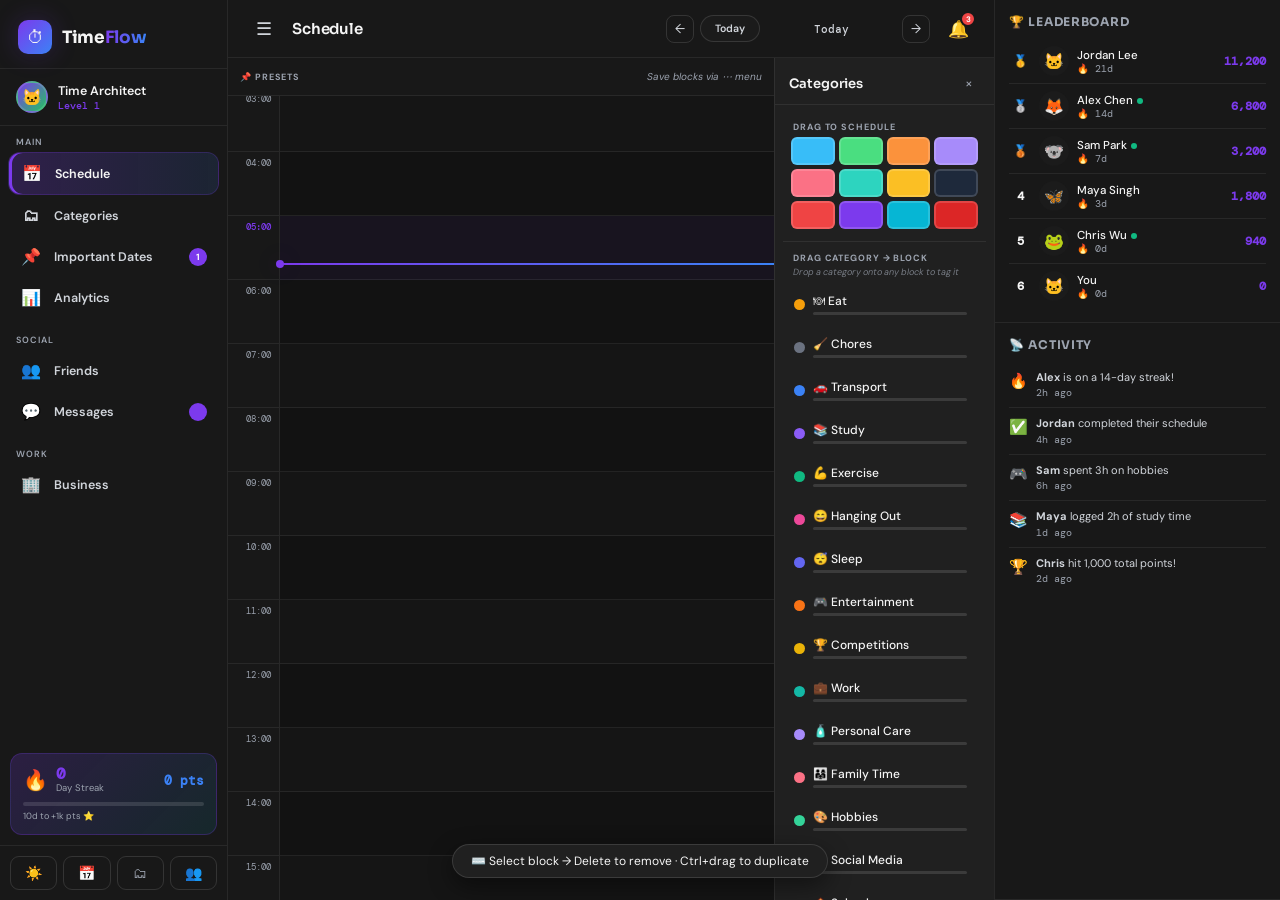
==== commit 0bb52947: "Add files via upload" ====
--- a/index.html
+++ b/index.html
@@ -1,765 +1,15 @@
 <!DOCTYPE html>
 <html lang="en" data-theme="dark">
 <head>
-<meta charset="UTF-8"/><meta name="viewport" content="width=device-width,initial-scale=1.0"/>
-<title>TimeFlow</title>
+<meta charset="UTF-8"/>
+<meta name="viewport" content="width=device-width,initial-scale=1.0"/>
+<title>TimeFlow Modular</title>
 <link href="https://fonts.googleapis.com/css2?family=Sora:wght@300;400;500;600;700&family=DM+Sans:opsz,wght@9..40,300;9..40,400;9..40,500;9..40,600&family=DM+Mono:wght@400;500&display=swap" rel="stylesheet"/>
-<style>
-/* ═══════════════════════════════════════════════
-   CSS VARIABLES — DARK & LIGHT THEME
-═══════════════════════════════════════════════ */
-:root,[data-theme="dark"]{
-  --bg:#0D0D14;--sb-bg:#111119;--panel-bg:#16161F;--card-bg:#1C1C28;
-  --accent:#7C3AED;--accent2:#06B6D4;--accent3:#F59E0B;--accent4:#10B981;
-  --text:#F1F0F7;--text2:#B8B7D4;--muted:#6B6B8A;--border:rgba(255,255,255,.07);
-  --border2:rgba(255,255,255,.12);--sh:rgba(0,0,0,.4);
-  --block-shadow:0 4px 20px rgba(0,0,0,.5);
-  --glow:0 0 20px rgba(124,58,237,.35);
-  --row-h:64px;--sb-w:220px;--rp-w:272px;
-}
-[data-theme="light"]{
-  --bg:#F4F3FF;--sb-bg:#FFFFFF;--panel-bg:#FFFFFF;--card-bg:#FAFAFA;
-  --accent:#7C3AED;--accent2:#0891B2;--accent3:#D97706;--accent4:#059669;
-  --text:#1A1A2E;--text2:#4A4A6A;--muted:#9090B0;--border:rgba(0,0,0,.08);
-  --border2:rgba(0,0,0,.14);--sh:rgba(100,90,140,.12);
-  --block-shadow:0 4px 20px rgba(124,58,237,.15);
-  --glow:0 0 20px rgba(124,58,237,.2);
-}
-
-/* ═══════════════════════════════════════════════
-   RESET & BASE
-═══════════════════════════════════════════════ */
-*,*::before,*::after{box-sizing:border-box;margin:0;padding:0}
-html,body{height:100%;font-family:'DM Sans',sans-serif;background:var(--bg);color:var(--text);overflow:hidden;transition:background .3s,color .3s}
-::-webkit-scrollbar{width:4px;height:4px}
-::-webkit-scrollbar-track{background:transparent}
-::-webkit-scrollbar-thumb{background:var(--border2);border-radius:2px}
-::-webkit-scrollbar-thumb:hover{background:var(--muted)}
-button{font-family:'DM Sans',sans-serif;cursor:pointer}
-input,textarea{font-family:'DM Sans',sans-serif}
-a{color:inherit;text-decoration:none}
-
-/* ═══════════════════════════════════════════════
-   APP SHELL
-═══════════════════════════════════════════════ */
-#app{display:flex;height:100vh;width:100vw;overflow:hidden;position:relative}
-
-/* ═══════════════════════════════════════════════
-   LEFT SIDEBAR
-═══════════════════════════════════════════════ */
-#sidebar{
-  width:var(--sb-w);flex-shrink:0;height:100vh;background:var(--sb-bg);
-  border-right:1px solid var(--border);display:flex;flex-direction:column;
-  overflow:hidden;transition:width .3s cubic-bezier(.4,0,.2,1),transform .3s;
-  z-index:40;position:relative
-}
-#sidebar.collapsed{width:0;border:none}
-
-/* Logo */
-.sb-logo{
-  display:flex;align-items:center;gap:10px;padding:20px 18px 14px;
-  border-bottom:1px solid var(--border);flex-shrink:0
-}
-.sb-logo-icon{
-  width:34px;height:34px;border-radius:10px;
-  background:linear-gradient(135deg,var(--accent),var(--accent2));
-  display:flex;align-items:center;justify-content:center;font-size:17px;
-  flex-shrink:0;box-shadow:var(--glow)
-}
-.sb-logo-text{font-family:'Sora',sans-serif;font-size:17px;font-weight:700;color:var(--text);letter-spacing:-.02em}
-.sb-logo-text span{background:linear-gradient(90deg,var(--accent),var(--accent2));-webkit-background-clip:text;-webkit-text-fill-color:transparent}
-
-/* User profile mini */
-.sb-user{
-  display:flex;align-items:center;gap:10px;padding:12px 16px;
-  border-bottom:1px solid var(--border);flex-shrink:0;cursor:pointer;
-  transition:background .15s;border-radius:0
-}
-.sb-user:hover{background:var(--border)}
-.sb-user-avatar{
-  width:32px;height:32px;border-radius:50%;
-  background:linear-gradient(135deg,var(--accent),var(--accent3));
-  display:flex;align-items:center;justify-content:center;font-size:16px;flex-shrink:0;
-  border:2px solid var(--border2)
-}
-.sb-user-info{flex:1;min-width:0}
-.sb-user-name{font-size:12.5px;font-weight:600;white-space:nowrap;overflow:hidden;text-overflow:ellipsis}
-.sb-user-level{font-size:10px;color:var(--accent);font-family:'DM Mono',monospace;font-weight:500}
-
-/* Nav */
-.sb-nav{flex:1;overflow-y:auto;padding:8px 10px}
-.sb-nav-section{margin-bottom:16px}
-.sb-nav-section-label{font-size:9px;text-transform:uppercase;letter-spacing:.12em;color:var(--muted);padding:0 8px;margin-bottom:4px;font-weight:600}
-.nav-item{
-  display:flex;align-items:center;gap:10px;padding:9px 10px;border-radius:10px;
-  border:none;background:none;color:var(--text2);font-size:12.5px;font-weight:500;
-  width:100%;text-align:left;transition:all .15s;cursor:pointer;position:relative;
-  white-space:nowrap
-}
-.nav-item:hover{background:var(--border);color:var(--text)}
-.nav-item.active{background:linear-gradient(135deg,rgba(124,58,237,.25),rgba(6,182,212,.15));color:var(--text);border:1px solid rgba(124,58,237,.3)}
-.nav-item .ni{font-size:16px;flex-shrink:0;width:22px;text-align:center}
-.nav-item .nb{min-width:18px;height:18px;background:var(--accent);border-radius:9px;font-size:9px;color:#fff;display:flex;align-items:center;justify-content:center;font-weight:700;padding:0 4px;margin-left:auto}
-
-/* Streak mini widget */
-.sb-streak{
-  margin:10px;padding:12px;border-radius:12px;
-  background:linear-gradient(135deg,rgba(124,58,237,.2),rgba(6,182,212,.1));
-  border:1px solid rgba(124,58,237,.25);flex-shrink:0
-}
-.sb-streak-top{display:flex;align-items:center;gap:8px;margin-bottom:8px}
-.sb-streak-fire{font-size:20px}
-.sb-streak-info{flex:1}
-.sb-streak-val{font-family:'DM Mono',monospace;font-size:16px;font-weight:700;color:var(--accent);line-height:1}
-.sb-streak-label{font-size:9.5px;color:var(--muted)}
-.sb-streak-pts{font-family:'DM Mono',monospace;font-size:13px;color:var(--accent2);font-weight:600}
-.sb-streak-bar{height:4px;background:var(--border2);border-radius:2px;overflow:hidden}
-.sb-streak-fill{height:100%;background:linear-gradient(90deg,var(--accent),var(--accent2));border-radius:2px;transition:width .5s ease}
-.sb-streak-next{font-size:9px;color:var(--muted);margin-top:4px}
-
-/* Bottom controls */
-.sb-bottom{padding:10px;border-top:1px solid var(--border);flex-shrink:0;display:flex;gap:6px}
-.sb-ctrl-btn{
-  flex:1;padding:7px 0;border-radius:9px;border:1px solid var(--border2);
-  background:none;color:var(--muted);font-size:14px;transition:all .15s;
-  display:flex;align-items:center;justify-content:center;gap:4px
-}
-.sb-ctrl-btn:hover{background:var(--border);color:var(--text)}
-.sb-ctrl-btn.active{background:rgba(124,58,237,.2);color:var(--accent);border-color:rgba(124,58,237,.4)}
-
-/* ═══════════════════════════════════════════════
-   MAIN CONTENT AREA
-═══════════════════════════════════════════════ */
-#main-wrap{flex:1;display:flex;flex-direction:column;overflow:hidden;min-width:0}
-
-/* Top bar */
-#topbar{
-  flex-shrink:0;height:52px;display:flex;align-items:center;
-  padding:0 18px;gap:10px;background:var(--sb-bg);border-bottom:1px solid var(--border);
-  z-index:30;position:relative
-}
-.topbar-hamburger{
-  width:32px;height:32px;border:none;background:none;color:var(--text2);
-  font-size:18px;display:flex;align-items:center;justify-content:center;
-  border-radius:8px;transition:background .15s;flex-shrink:0;cursor:pointer
-}
-.topbar-hamburger:hover{background:var(--border)}
-.topbar-title{font-family:'Sora',sans-serif;font-size:15px;font-weight:600;color:var(--text);letter-spacing:-.01em}
-.topbar-subtitle{font-size:11px;color:var(--muted);margin-left:2px}
-.topbar-date-nav{display:flex;align-items:center;gap:6px;margin-left:auto}
-.topbar-date-nav.hidden{display:none}
-.dnav-arrow{
-  width:28px;height:28px;border-radius:8px;border:1px solid var(--border2);
-  background:none;color:var(--text2);font-size:13px;display:flex;align-items:center;justify-content:center;
-  transition:all .15s;cursor:pointer
-}
-.dnav-arrow:hover{background:var(--accent);color:#fff;border-color:var(--accent)}
-#dnav-label{font-family:'DM Mono',monospace;font-size:11px;color:var(--text2);min-width:130px;text-align:center;font-weight:500}
-.today-btn{
-  padding:4px 12px;border-radius:14px;border:1px solid var(--border2);
-  background:none;color:var(--muted);font-size:10.5px;transition:all .15s;cursor:pointer
-}
-.today-btn:hover,.today-btn.active{background:var(--accent);color:#fff;border-color:var(--accent)}
-
-/* Notif button */
-#topbar-notif-btn{
-  width:32px;height:32px;border-radius:8px;border:none;background:none;
-  color:var(--text2);font-size:17px;display:flex;align-items:center;justify-content:center;
-  position:relative;transition:background .15s;cursor:pointer;flex-shrink:0
-}
-#topbar-notif-btn:hover{background:var(--border)}
-#topbar-notif-count{
-  position:absolute;top:-2px;right:-2px;min-width:16px;height:16px;
-  background:#EF4444;border-radius:8px;font-size:8px;color:#fff;
-  display:flex;align-items:center;justify-content:center;font-weight:700;padding:0 3px;
-  border:2px solid var(--sb-bg)
-}
-
-/* View container */
-.view{display:none;flex:1;overflow:hidden;flex-direction:column}
-.view.active{display:flex}
-.view-scroll{flex:1;overflow-y:auto;overflow-x:hidden}
-.view-inner{padding:22px 24px;max-width:960px;margin:0 auto}
-.view-title{font-family:'Sora',sans-serif;font-size:20px;font-weight:700;margin-bottom:4px;letter-spacing:-.02em}
-.view-sub{font-size:12px;color:var(--muted);margin-bottom:22px}
-
-/* ═══════════════════════════════════════════════
-   SCHEDULE / HOME VIEW
-═══════════════════════════════════════════════ */
-#view-home{flex-direction:row!important}
-#schedule-wrap{flex:1;display:flex;flex-direction:column;overflow:hidden;min-width:0}
-#ws-scroll{flex:1;overflow-y:auto;overflow-x:hidden;display:flex}
-#time-col{flex-shrink:0;width:52px;background:var(--sb-bg);border-right:1px solid var(--border);height:calc(var(--row-h)*24)}
-.time-label{
-  height:var(--row-h);display:flex;align-items:flex-start;justify-content:flex-end;
-  padding:5px 8px 0 0;font-family:'DM Mono',monospace;font-size:9px;color:var(--muted);
-  border-bottom:1px solid var(--border)
-}
-.time-label.cur-hr{color:var(--accent);font-weight:500}
-#grid-area{flex:1;position:relative;height:calc(var(--row-h)*24);min-width:200px}
-.grid-row{position:absolute;left:0;right:0;height:var(--row-h);border-bottom:1px solid var(--border);transition:background .1s}
-.grid-row:nth-child(even){background:rgba(255,255,255,.012)}
-.grid-row.cur-hr-row{background:rgba(124,58,237,.06)}
-.grid-row.drop-hl{background:rgba(124,58,237,.18)!important}
-#now-line{
-  position:absolute;left:0;right:0;height:2px;
-  background:linear-gradient(90deg,var(--accent),var(--accent2));
-  z-index:8;pointer-events:none;display:flex;align-items:center
-}
-#now-line::before{content:'';width:8px;height:8px;border-radius:50%;background:var(--accent);margin-left:-4px;flex-shrink:0;box-shadow:var(--glow)}
-
-/* ═══════════════════════════════════════════════
-   BLOCKS
-═══════════════════════════════════════════════ */
-.block{
-  position:absolute;min-width:130px;width:210px;height:calc(var(--row-h) - 6px);
-  border-radius:10px;padding:8px 28px 8px 12px;cursor:move;
-  box-shadow:var(--block-shadow);user-select:none;overflow:visible;
-  transition:box-shadow .15s,transform .1s;z-index:10;
-  border:1px solid rgba(255,255,255,.1)
-}
-.block:hover{z-index:20;transform:translateY(-1px)}
-.block.dragging{
-  box-shadow:0 20px 50px rgba(0,0,0,.6);z-index:100;opacity:.9;
-  transform:rotate(.5deg) scale(1.06)!important;
-  transition:box-shadow .15s,transform .15s!important
-}
-.block.selected{outline:2px solid var(--accent);outline-offset:2px;z-index:15}
-.block.conflict{outline:2px solid #EF4444;animation:conflictPulse .5s ease}
-@keyframes conflictPulse{0%,100%{outline-color:#EF4444}50%{outline-color:#fca5a5}}
-.block-header{display:flex;align-items:center;gap:6px;margin-bottom:3px}
-.block-cat-dot{width:7px;height:7px;border-radius:50%;flex-shrink:0;opacity:.85}
-.block-cat-label{font-size:8.5px;font-weight:600;text-transform:uppercase;letter-spacing:.06em;opacity:.6;flex:1;overflow:hidden;text-overflow:ellipsis;white-space:nowrap}
-.block-check{
-  width:15px;height:15px;border-radius:4px;border:1.5px solid rgba(255,255,255,.4);
-  background:none;cursor:pointer;display:flex;align-items:center;justify-content:center;
-  transition:all .15s;flex-shrink:0;font-size:9px;color:transparent
-}
-.block-check.done{background:var(--accent4);border-color:var(--accent4);color:#fff}
-.block-text{
-  outline:none;font-size:12px;line-height:1.4;min-height:18px;
-  word-break:break-word;cursor:text;max-height:calc(var(--row-h) - 40px);overflow:auto
-}
-.block-text:empty::before{content:attr(data-ph);opacity:.35;pointer-events:none}
-.block-menu-btn{
-  position:absolute;top:5px;right:5px;width:18px;height:18px;border-radius:5px;
-  border:none;background:rgba(255,255,255,.12);cursor:pointer;font-size:11px;
-  display:flex;align-items:center;justify-content:center;opacity:0;transition:opacity .15s;z-index:3
-}
-.block:hover .block-menu-btn{opacity:1}
-.block-menu-btn:hover{background:rgba(255,255,255,.25)}
-.block-resize-b{
-  position:absolute;bottom:2px;left:14px;right:26px;height:5px;
-  cursor:s-resize;border-radius:3px;background:rgba(255,255,255,.15);opacity:0;transition:opacity .15s
-}
-.block:hover .block-resize-b{opacity:1}
-.block-resize-r{
-  position:absolute;top:4px;bottom:4px;right:-3px;width:6px;
-  cursor:col-resize;border-radius:3px;background:rgba(255,255,255,.15);opacity:0;transition:opacity .15s
-}
-.block:hover .block-resize-r{opacity:1}
-.block.completed{opacity:.6}
-.block.completed .block-text{text-decoration:line-through}
-
-/* +pts popup */
-.pts-pop{
-  position:fixed;font-family:'DM Mono',monospace;font-size:14px;font-weight:700;
-  color:var(--accent2);pointer-events:none;z-index:9998;
-  text-shadow:0 0 12px rgba(6,182,212,.6);animation:ptsFloat 1.4s ease forwards;white-space:nowrap
-}
-@keyframes ptsFloat{0%{opacity:1;transform:translateY(0) scale(1)}20%{opacity:1;transform:translateY(-16px) scale(1.15)}100%{opacity:0;transform:translateY(-60px) scale(.8)}}
-
-/* ═══════════════════════════════════════════════
-   CATEGORIES SIDE PANEL (in Home view)
-═══════════════════════════════════════════════ */
-#cat-side-panel{
-  width:0;flex-shrink:0;background:var(--panel-bg);border-left:1px solid var(--border);
-  height:100%;overflow:hidden;transition:width .3s cubic-bezier(.4,0,.2,1);
-  display:flex;flex-direction:column
-}
-#cat-side-panel.open{width:220px}
-.csp-head{
-  padding:14px 14px 10px;border-bottom:1px solid var(--border);
-  font-family:'Sora',sans-serif;font-size:13px;font-weight:600;flex-shrink:0;
-  display:flex;align-items:center;justify-content:space-between
-}
-.csp-close{width:22px;height:22px;border-radius:6px;border:none;background:none;color:var(--muted);cursor:pointer;font-size:14px;display:flex;align-items:center;justify-content:center;transition:background .15s}
-.csp-close:hover{background:var(--border)}
-#cat-list-wrap{flex:1;overflow-y:auto;padding:8px}
-.cat-item{
-  display:flex;align-items:center;gap:8px;padding:8px 10px;border-radius:9px;
-  margin-bottom:3px;cursor:pointer;transition:background .12s;
-  border:1px solid transparent
-}
-.cat-item:hover{background:var(--border)}
-.cat-item.active-cat{background:rgba(124,58,237,.15);border-color:rgba(124,58,237,.3)}
-.cat-dot{width:11px;height:11px;border-radius:50%;flex-shrink:0}
-.cat-name{font-size:12px;font-weight:500;flex:1}
-.cat-hours{font-family:'DM Mono',monospace;font-size:10px;color:var(--muted)}
-.cat-bar{height:3px;background:var(--border2);border-radius:2px;margin-top:3px;overflow:hidden}
-.cat-bar-fill{height:100%;border-radius:2px;transition:width .5s ease}
-
-/* ═══════════════════════════════════════════════
-   RIGHT PANEL
-═══════════════════════════════════════════════ */
-#right-panel{
-  width:var(--rp-w);flex-shrink:0;height:100vh;background:var(--sb-bg);
-  border-left:1px solid var(--border);display:flex;flex-direction:column;
-  overflow:hidden;transition:width .3s,opacity .2s;z-index:30
-}
-#right-panel.hidden{width:0;opacity:0;pointer-events:none}
-.rp-section{padding:14px;border-bottom:1px solid var(--border)}
-.rp-title{font-family:'Sora',sans-serif;font-size:12px;font-weight:700;text-transform:uppercase;letter-spacing:.06em;color:var(--muted);margin-bottom:10px}
-/* Leaderboard */
-.lb-item{display:flex;align-items:center;gap:8px;padding:7px 0;border-bottom:1px solid var(--border);cursor:pointer;transition:opacity .15s}
-.lb-item:last-child{border:none}
-.lb-item:hover{opacity:.8}
-.lb-rank{font-family:'DM Mono',monospace;font-size:12px;font-weight:700;width:22px;text-align:center;flex-shrink:0}
-.lb-rank.r1{color:#F59E0B}.lb-rank.r2{color:#94A3B8}.lb-rank.r3{color:#B87333}
-.lb-av{width:30px;height:30px;border-radius:50%;display:flex;align-items:center;justify-content:center;font-size:16px;flex-shrink:0;background:var(--card-bg)}
-.lb-info{flex:1;min-width:0}
-.lb-name{font-size:11.5px;font-weight:500;white-space:nowrap;overflow:hidden;text-overflow:ellipsis}
-.lb-meta{font-size:9.5px;color:var(--muted);font-family:'DM Mono',monospace}
-.lb-score{font-family:'DM Mono',monospace;font-size:11.5px;color:var(--accent);font-weight:600}
-.online-dot{display:inline-block;width:6px;height:6px;border-radius:50%;background:#10B981;margin-left:4px;vertical-align:middle}
-/* Activity feed */
-.activity-item{display:flex;align-items:flex-start;gap:8px;padding:8px 0;border-bottom:1px solid var(--border)}
-.activity-item:last-child{border:none}
-.act-icon{font-size:15px;flex-shrink:0;margin-top:1px}
-.act-body{flex:1;min-width:0}
-.act-text{font-size:11px;color:var(--text2);line-height:1.4}
-.act-time{font-size:9.5px;color:var(--muted);font-family:'DM Mono',monospace;margin-top:2px}
-
-/* ═══════════════════════════════════════════════
-   IMPORTANT DATES VIEW
-═══════════════════════════════════════════════ */
-.dates-grid{display:grid;grid-template-columns:repeat(auto-fill,minmax(190px,1fr));gap:14px;margin-top:4px}
-.date-card{
-  border-radius:14px;padding:16px;cursor:pointer;position:relative;
-  transition:transform .2s,box-shadow .2s;border:1px solid var(--border);overflow:hidden
-}
-.date-card:hover{transform:translateY(-3px);box-shadow:0 12px 32px var(--sh)}
-.date-card-top{display:flex;align-items:flex-start;justify-content:space-between;margin-bottom:8px}
-.date-card-emoji{font-size:28px}
-.date-card-pin{font-size:12px;opacity:.7}
-.date-card-title{font-size:13.5px;font-weight:600;margin-bottom:4px;font-family:'Sora',sans-serif}
-.date-card-date{font-size:11px;font-family:'DM Mono',monospace;margin-bottom:6px;opacity:.7}
-.date-card-desc{font-size:11px;opacity:.65;line-height:1.5}
-.date-card-actions{position:absolute;top:10px;right:10px;display:none;gap:4px}
-.date-card:hover .date-card-actions{display:flex}
-.date-action-btn{
-  width:22px;height:22px;border-radius:6px;border:none;cursor:pointer;
-  font-size:11px;display:flex;align-items:center;justify-content:center;
-  background:rgba(255,255,255,.15);color:#fff;transition:background .12s
-}
-.date-action-btn:hover{background:rgba(255,255,255,.3)}
-.date-card.pinned::after{content:'📌';position:absolute;top:8px;right:8px;font-size:12px}
-.add-date-card{
-  border-radius:14px;padding:16px;border:2px dashed var(--border2);
-  display:flex;flex-direction:column;align-items:center;justify-content:center;gap:6px;
-  cursor:pointer;transition:all .2s;min-height:130px;color:var(--muted)
-}
-.add-date-card:hover{border-color:var(--accent);color:var(--accent);background:rgba(124,58,237,.06)}
-.add-date-icon{font-size:26px;opacity:.5}
-.add-date-text{font-size:12px;font-weight:500}
-
-/* ═══════════════════════════════════════════════
-   CATEGORIES VIEW
-═══════════════════════════════════════════════ */
-.categories-grid{display:grid;grid-template-columns:repeat(auto-fill,minmax(160px,1fr));gap:12px;margin-top:8px}
-.cat-view-card{
-  border-radius:14px;padding:16px;border:1px solid var(--border);
-  background:var(--card-bg);cursor:pointer;transition:transform .2s,box-shadow .2s
-}
-.cat-view-card:hover{transform:translateY(-2px);box-shadow:0 8px 24px var(--sh)}
-.cat-view-emoji{font-size:26px;margin-bottom:8px}
-.cat-view-name{font-size:13px;font-weight:600;margin-bottom:4px;font-family:'Sora',sans-serif}
-.cat-view-hours{font-family:'DM Mono',monospace;font-size:11px;color:var(--muted);margin-bottom:6px}
-.cat-view-bar{height:4px;background:var(--border2);border-radius:2px;overflow:hidden}
-.cat-view-fill{height:100%;border-radius:2px}
-
-/* ═══════════════════════════════════════════════
-   ANALYTICS VIEW
-═══════════════════════════════════════════════ */
-.an-grid{display:grid;grid-template-columns:1fr 1fr;gap:16px;margin-bottom:16px}
-.an-card{background:var(--card-bg);border:1px solid var(--border);border-radius:14px;padding:18px;box-shadow:0 2px 12px var(--sh)}
-.an-card.full{grid-column:1/-1}
-.an-card-title{font-family:'Sora',sans-serif;font-size:13px;font-weight:600;margin-bottom:3px}
-.an-card-sub{font-size:10.5px;color:var(--muted);margin-bottom:14px}
-.stat-row{display:grid;grid-template-columns:repeat(4,1fr);gap:10px;margin-bottom:16px}
-.stat-card{background:var(--card-bg);border:1px solid var(--border);border-radius:12px;padding:14px;text-align:center}
-.stat-val{font-family:'DM Mono',monospace;font-size:22px;font-weight:700;color:var(--accent)}
-.stat-lbl{font-size:9px;color:var(--muted);margin-top:2px}
-.pie-wrap{display:flex;align-items:center;gap:22px;flex-wrap:wrap}
-.pie-legend{display:flex;flex-direction:column;gap:6px;flex:1;min-width:140px}
-.pie-legend-item{display:flex;align-items:center;gap:7px;font-size:11px;cursor:pointer;transition:opacity .15s}
-.pie-legend-item:hover{opacity:.7}
-.pie-legend-dot{width:10px;height:10px;border-radius:3px;flex-shrink:0}
-.bar-chart{display:flex;align-items:flex-end;gap:4px;height:100px;padding-bottom:18px}
-.bar-col{display:flex;flex-direction:column;align-items:center;flex:1;height:100%;justify-content:flex-end}
-.bar-fill{width:100%;border-radius:3px 3px 0 0;min-height:2px;position:relative;transition:height .6s ease;cursor:pointer}
-.bar-fill:hover::after{content:attr(data-tip);position:absolute;top:-22px;left:50%;transform:translateX(-50%);background:var(--card-bg);color:var(--text);font-size:8px;padding:2px 5px;border-radius:4px;white-space:nowrap;border:1px solid var(--border2);z-index:5;pointer-events:none}
-.bar-lbl{font-size:7.5px;color:var(--muted);margin-top:3px;font-family:'DM Mono',monospace}
-.insight-box{padding:14px;border-radius:10px;background:linear-gradient(135deg,rgba(124,58,237,.15),rgba(6,182,212,.08));border:1px solid rgba(124,58,237,.25);margin-top:6px}
-.insight-text{font-size:12.5px;line-height:1.7;color:var(--text2)}
-.suggestion-item{display:flex;align-items:center;gap:8px;padding:8px 0;border-bottom:1px solid var(--border);font-size:12px}
-.suggestion-item:last-child{border:none}
-.suggestion-icon{font-size:15px;flex-shrink:0}
-
-/* ═══════════════════════════════════════════════
-   SOCIAL VIEWS (Friends/Messages)
-═══════════════════════════════════════════════ */
-.friend-list{display:flex;flex-direction:column;gap:6px;margin-top:4px}
-.friend-card{
-  display:flex;align-items:center;gap:12px;padding:12px 14px;border-radius:12px;
-  background:var(--card-bg);border:1px solid var(--border);transition:transform .15s,box-shadow .15s;cursor:pointer
-}
-.friend-card:hover{transform:translateX(3px);box-shadow:0 4px 16px var(--sh)}
-.friend-av{width:38px;height:38px;border-radius:50%;display:flex;align-items:center;justify-content:center;font-size:20px;flex-shrink:0;background:var(--panel-bg);position:relative}
-.friend-online{position:absolute;bottom:1px;right:1px;width:10px;height:10px;border-radius:50%;background:#10B981;border:2px solid var(--card-bg)}
-.friend-offline{background:var(--muted)!important}
-.friend-info{flex:1;min-width:0}
-.friend-name{font-size:13px;font-weight:500}
-.friend-meta{font-size:10.5px;color:var(--muted);font-family:'DM Mono',monospace}
-.friend-actions{display:flex;gap:6px;flex-shrink:0}
-.friend-btn{
-  padding:5px 11px;border-radius:8px;border:1px solid var(--border2);
-  background:none;color:var(--text2);font-size:11px;transition:all .15s;cursor:pointer
-}
-.friend-btn:hover{background:var(--accent);color:#fff;border-color:var(--accent)}
-
-/* CHAT */
-#chat-overlay{
-  position:fixed;inset:0;z-index:200;pointer-events:none;
-  background:rgba(0,0,0,0);transition:background .25s
-}
-#chat-overlay.open{pointer-events:all;background:rgba(0,0,0,.5)}
-#chat-panel{
-  position:absolute;top:0;right:-390px;width:370px;height:100vh;
-  background:var(--sb-bg);border-left:1px solid var(--border);
-  display:flex;flex-direction:column;transition:right .3s cubic-bezier(.4,0,.2,1)
-}
-#chat-overlay.open #chat-panel{right:0}
-.chat-header{display:flex;align-items:center;gap:10px;padding:14px 16px;border-bottom:1px solid var(--border);flex-shrink:0;background:var(--panel-bg)}
-.chat-back{width:28px;height:28px;border-radius:8px;border:none;background:none;color:var(--text2);cursor:pointer;font-size:14px;display:flex;align-items:center;justify-content:center;transition:background .15s;flex-shrink:0}
-.chat-back:hover{background:var(--border)}
-.chat-hdr-av{width:34px;height:34px;border-radius:50%;background:var(--card-bg);display:flex;align-items:center;justify-content:center;font-size:18px;flex-shrink:0}
-.chat-hdr-info{flex:1;min-width:0}
-.chat-hdr-name{font-size:13px;font-weight:600}
-.chat-hdr-status{font-size:10px;color:var(--muted)}
-.chat-hdr-status.online{color:#10B981}
-.chat-close{width:28px;height:28px;border-radius:8px;border:none;background:none;color:var(--muted);cursor:pointer;font-size:16px;display:flex;align-items:center;justify-content:center;transition:background .15s;flex-shrink:0}
-.chat-close:hover{background:var(--border)}
-#chat-friend-list{flex:1;overflow-y:auto;padding:8px}
-.chat-fitem{
-  display:flex;align-items:center;gap:10px;padding:10px;border-radius:10px;
-  cursor:pointer;transition:background .12s;margin-bottom:2px
-}
-.chat-fitem:hover{background:var(--border)}
-.cfi-av{position:relative;flex-shrink:0}
-.cfi-avatar{width:38px;height:38px;border-radius:50%;background:var(--card-bg);display:flex;align-items:center;justify-content:center;font-size:20px}
-.cfi-dot{position:absolute;bottom:1px;right:1px;width:9px;height:9px;border-radius:50%;background:#10B981;border:2px solid var(--sb-bg)}
-.cfi-offline{background:var(--muted)!important}
-.cfi-info{flex:1;min-width:0}
-.cfi-name{font-size:12.5px;font-weight:500}
-.cfi-preview{font-size:10.5px;color:var(--muted);white-space:nowrap;overflow:hidden;text-overflow:ellipsis}
-.cfi-time{font-size:9px;color:var(--muted);font-family:'DM Mono',monospace;white-space:nowrap}
-#chat-msgs-view{display:none;flex:1;flex-direction:column;overflow:hidden}
-#chat-msgs-view.active{display:flex}
-#chat-scroll{flex:1;overflow-y:auto;padding:12px;display:flex;flex-direction:column;gap:8px}
-.msg-row{display:flex;align-items:flex-end;gap:7px}
-.msg-row.me{flex-direction:row-reverse}
-.msg-av{width:26px;height:26px;border-radius:50%;background:var(--card-bg);display:flex;align-items:center;justify-content:center;font-size:14px;flex-shrink:0;margin-bottom:2px}
-.msg-content{display:flex;flex-direction:column}
-.msg-row.me .msg-content{align-items:flex-end}
-.msg-bubble{
-  max-width:70%;padding:8px 13px;border-radius:16px;font-size:12.5px;line-height:1.5;
-  word-break:break-word
-}
-.msg-row.them .msg-bubble{background:var(--card-bg);border-bottom-left-radius:4px;color:var(--text)}
-.msg-row.me .msg-bubble{background:linear-gradient(135deg,var(--accent),rgba(124,58,237,.8));color:#fff;border-bottom-right-radius:4px}
-.msg-time{font-size:8px;color:var(--muted);font-family:'DM Mono',monospace;margin-top:3px}
-#chat-typing{display:none;padding:0 12px 6px}
-.typing-indicator{display:flex;align-items:center;gap:4px;padding:8px 13px;background:var(--card-bg);border-radius:16px;border-bottom-left-radius:4px;width:fit-content}
-.typing-dot{width:5px;height:5px;border-radius:50%;background:var(--muted);animation:tDot 1.2s infinite}
-.typing-dot:nth-child(2){animation-delay:.2s}.typing-dot:nth-child(3){animation-delay:.4s}
-@keyframes tDot{0%,60%,100%{transform:translateY(0)}30%{transform:translateY(-6px)}}
-#chat-input-area{display:flex;align-items:center;gap:8px;padding:10px 12px;border-top:1px solid var(--border);flex-shrink:0}
-#chat-input{
-  flex:1;padding:9px 14px;border:1px solid var(--border2);border-radius:20px;
-  background:var(--card-bg);color:var(--text);font-size:12.5px;outline:none;transition:border-color .15s
-}
-#chat-input:focus{border-color:var(--accent)}
-#chat-send{
-  width:35px;height:35px;border-radius:50%;border:none;
-  background:linear-gradient(135deg,var(--accent),var(--accent2));color:#fff;
-  font-size:14px;display:flex;align-items:center;justify-content:center;
-  transition:transform .15s,opacity .15s;cursor:pointer;flex-shrink:0
-}
-#chat-send:hover{transform:scale(1.08)}
-
-/* ═══════════════════════════════════════════════
-   PROFILE VIEW
-═══════════════════════════════════════════════ */
-.profile-hero{
-  background:linear-gradient(135deg,rgba(124,58,237,.25),rgba(6,182,212,.15));
-  border:1px solid rgba(124,58,237,.3);border-radius:18px;
-  padding:24px;margin-bottom:22px;display:flex;align-items:center;gap:20px
-}
-.ph-avatar{
-  width:72px;height:72px;border-radius:50%;background:linear-gradient(135deg,var(--accent),var(--accent3));
-  display:flex;align-items:center;justify-content:center;font-size:34px;flex-shrink:0;
-  border:3px solid rgba(255,255,255,.2);position:relative
-}
-.ph-lvl{
-  position:absolute;bottom:-4px;right:-4px;background:var(--accent2);color:#fff;
-  font-size:9px;font-weight:700;padding:2px 7px;border-radius:8px;
-  font-family:'DM Mono',monospace;border:2px solid var(--sb-bg)
-}
-.ph-stats{flex:1}
-.ph-name{font-family:'Sora',sans-serif;font-size:22px;font-weight:700;letter-spacing:-.02em}
-.ph-tag{font-size:11px;color:var(--muted);margin-bottom:12px}
-.ph-row{display:flex;gap:12px;flex-wrap:wrap}
-.ph-stat{background:rgba(255,255,255,.07);padding:8px 14px;border-radius:10px;text-align:center;min-width:70px}
-.ph-stat-val{font-family:'DM Mono',monospace;font-size:16px;font-weight:700;color:var(--accent)}
-.ph-stat-lbl{font-size:9px;color:var(--muted);margin-top:1px}
-.xp-section{margin-top:14px}
-.xp-bar{height:6px;background:rgba(255,255,255,.1);border-radius:3px;overflow:hidden;margin:4px 0}
-.xp-fill{height:100%;background:linear-gradient(90deg,var(--accent),var(--accent2));border-radius:3px;transition:width .8s ease}
-.xp-label{display:flex;justify-content:space-between;font-size:9px;color:var(--muted)}
-/* Chars */
-.chars-section{margin-top:4px}
-.chars-rarity-label{font-size:9px;font-weight:700;text-transform:uppercase;letter-spacing:.1em;margin:16px 0 8px;display:flex;align-items:center;gap:8px}
-.chars-rarity-label::after{content:'';flex:1;height:1px;background:var(--border)}
-.chars-grid{display:grid;grid-template-columns:repeat(auto-fill,minmax(120px,1fr));gap:10px}
-.char-card{
-  background:var(--card-bg);border:1px solid var(--border);border-radius:12px;
-  padding:13px;text-align:center;cursor:pointer;transition:transform .2s,box-shadow .2s;position:relative
-}
-.char-card:hover:not(.locked){transform:translateY(-3px);box-shadow:0 8px 24px var(--sh)}
-.char-card.locked{opacity:.35;cursor:default;filter:grayscale(.7)}
-.char-card.active-char{border-color:var(--accent);box-shadow:0 0 0 2px rgba(124,58,237,.3)}
-.char-emoji{font-size:30px;margin-bottom:5px;display:block}
-.char-name{font-size:11px;font-weight:600}
-.char-rarity{font-size:8px;font-weight:700;text-transform:uppercase;letter-spacing:.08em;margin-top:2px}
-.char-bonus{font-size:8.5px;color:var(--muted);margin-top:2px}
-.char-pts{font-size:8px;color:var(--muted);font-family:'DM Mono',monospace;margin-top:3px}
-.char-active-badge{position:absolute;top:5px;left:5px;background:var(--accent);color:#fff;font-size:7px;padding:1px 5px;border-radius:5px;font-weight:700;text-transform:uppercase}
-.r-common{color:#8B9DC3}.r-rare{color:#5B8DD9}.r-epic{color:#9B59B6}.r-legendary{color:#E6A817}
-
-/* ═══════════════════════════════════════════════
-   BUSINESS VIEW
-═══════════════════════════════════════════════ */
-#view-business{flex-direction:row!important}
-#biz-sidebar{
-  width:200px;flex-shrink:0;background:var(--panel-bg);border-right:1px solid var(--border);
-  display:flex;flex-direction:column;height:100%
-}
-#biz-main{flex:1;display:flex;flex-direction:column;overflow:hidden}
-.biz-topbar{padding:10px 16px;border-bottom:1px solid var(--border);display:flex;align-items:center;gap:8px;flex-shrink:0;flex-wrap:wrap;background:var(--sb-bg)}
-.biz-stat-card{text-align:center;padding:8px 12px;background:var(--card-bg);border:1px solid var(--border);border-radius:8px;min-width:68px}
-.biz-stat-val{font-family:'DM Mono',monospace;font-size:17px;font-weight:700;color:var(--accent)}
-.biz-stat-lbl{font-size:8px;color:var(--muted);margin-top:1px}
-.biz-week-nav{display:flex;align-items:center;gap:6px;margin-left:auto}
-.biz-week-nav button{padding:4px 10px;border:1px solid var(--border2);border-radius:7px;background:none;color:var(--text2);font-size:10.5px;cursor:pointer;transition:all .15s}
-.biz-week-nav button:hover{background:var(--accent);color:#fff;border-color:var(--accent)}
-#biz-week-label{font-family:'DM Mono',monospace;font-size:11px;color:var(--text2);min-width:110px;text-align:center}
-#biz-grid-wrap{flex:1;overflow:auto}
-#biz-grid{display:flex;min-width:max-content;position:relative}
-.biz-tc{width:50px;flex-shrink:0;border-right:1px solid var(--border);background:var(--sb-bg);position:sticky;left:0;z-index:5}
-.biz-tc-hdr{height:40px;border-bottom:1px solid var(--border);background:var(--sb-bg)}
-.biz-tc-lbl{height:44px;display:flex;align-items:flex-start;justify-content:flex-end;padding:4px 7px 0 0;font-family:'DM Mono',monospace;font-size:8.5px;color:var(--muted);border-bottom:1px solid var(--border)}
-.emp-col{width:150px;flex-shrink:0;border-right:1px solid var(--border);position:relative;background:var(--bg)}
-.emp-col-hdr{height:40px;display:flex;align-items:center;padding:0 10px;gap:7px;border-bottom:1px solid var(--border);background:var(--sb-bg);position:sticky;top:0;z-index:3}
-.emp-hdr-av{width:26px;height:26px;border-radius:50%;display:flex;align-items:center;justify-content:center;font-size:11px;font-weight:700;color:#fff;flex-shrink:0}
-.emp-hdr-name{font-size:10px;font-weight:600;white-space:nowrap;overflow:hidden;text-overflow:ellipsis}
-.emp-hdr-role{font-size:8px;color:var(--muted)}
-.biz-row-bg{position:absolute;left:0;right:0;height:44px;border-bottom:1px solid var(--border)}
-.biz-row-bg:nth-child(even){background:rgba(255,255,255,.015)}
-.biz-shift{
-  position:absolute;left:3px;right:3px;border-radius:7px;padding:4px 8px;
-  cursor:move;z-index:5;overflow:hidden;display:flex;flex-direction:column;justify-content:center;
-  border:1px solid rgba(255,255,255,.15);transition:box-shadow .15s
-}
-.biz-shift:hover{box-shadow:0 4px 16px rgba(0,0,0,.4);z-index:10}
-.biz-shift-label{font-size:9.5px;font-weight:600;white-space:nowrap;overflow:hidden;text-overflow:ellipsis}
-.biz-shift-time{font-size:8px;opacity:.65;font-family:'DM Mono',monospace}
-.biz-shift.conflict{outline:2px solid #EF4444}
-.emp-sidebar-item{
-  display:flex;align-items:center;gap:8px;padding:8px 12px;
-  border-bottom:1px solid var(--border);transition:background .12s;cursor:pointer;position:relative
-}
-.emp-sidebar-item:hover{background:var(--border)}
-.emp-sb-av{width:28px;height:28px;border-radius:50%;font-size:11px;font-weight:700;color:#fff;flex-shrink:0;display:flex;align-items:center;justify-content:center}
-.emp-sb-info{flex:1;min-width:0}
-.emp-sb-name{font-size:11px;font-weight:500;white-space:nowrap;overflow:hidden;text-overflow:ellipsis}
-.emp-sb-role{font-size:9.5px;color:var(--muted)}
-.emp-sb-hrs{font-family:'DM Mono',monospace;font-size:10px;color:var(--accent);flex-shrink:0}
-.emp-edit-row{display:none;position:absolute;right:8px;top:50%;transform:translateY(-50%);gap:3px}
-.emp-sidebar-item:hover .emp-edit-row{display:flex}
-.emp-edit-btn{width:20px;height:20px;border-radius:5px;border:none;background:var(--border2);color:var(--text2);font-size:10px;cursor:pointer;display:flex;align-items:center;justify-content:center;transition:background .12s}
-.emp-edit-btn:hover{background:var(--accent);color:#fff}
-
-/* ═══════════════════════════════════════════════
-   DROPDOWN PORTAL
-═══════════════════════════════════════════════ */
-#dd-portal{position:fixed;z-index:9999;top:0;left:0;pointer-events:none}
-.block-dd{
-  position:fixed;pointer-events:all;background:var(--panel-bg);border:1px solid var(--border2);
-  border-radius:14px;box-shadow:0 16px 48px rgba(0,0,0,.5);padding:14px;width:242px;
-  animation:ddIn .13s ease
-}
-@keyframes ddIn{from{opacity:0;transform:translateY(-6px)}to{opacity:1;transform:none}}
-.dd-title{font-size:9px;text-transform:uppercase;letter-spacing:.14em;color:var(--muted);margin-bottom:8px;font-weight:600}
-.dd-swatches{display:flex;flex-wrap:wrap;gap:5px;margin-bottom:8px}
-.dd-swatch{width:24px;height:24px;border-radius:6px;cursor:pointer;border:2.5px solid transparent;transition:transform .1s,border-color .1s}
-.dd-swatch:hover{transform:scale(1.2)}
-.dd-swatch.cur{border-color:#fff}
-.dd-divider{border:none;border-top:1px solid var(--border);margin:9px 0}
-.dd-btn{
-  width:100%;text-align:left;padding:7px 9px;border:none;background:none;
-  font-size:12px;cursor:pointer;border-radius:8px;display:flex;align-items:center;gap:8px;
-  color:var(--text2);transition:background .1s;font-family:'DM Sans',sans-serif
-}
-.dd-btn:hover{background:var(--border);color:var(--text)}
-.dd-btn.danger{color:#EF4444}
-.dd-btn.danger:hover{background:rgba(239,68,68,.15)}
-.dd-cat-select{width:100%;padding:7px 9px;border:1px solid var(--border2);border-radius:8px;background:var(--card-bg);color:var(--text);font-size:12px;outline:none;cursor:pointer;margin-bottom:8px;font-family:'DM Sans',sans-serif}
-
-/* ═══════════════════════════════════════════════
-   NOTIFICATION DROPDOWN
-═══════════════════════════════════════════════ */
-#notif-overlay{position:fixed;inset:0;z-index:150;pointer-events:none}
-#notif-overlay.open{pointer-events:all}
-#notif-dd{
-  position:fixed;top:56px;right:16px;width:310px;max-height:380px;overflow-y:auto;
-  background:var(--panel-bg);border:1px solid var(--border2);border-radius:14px;
-  box-shadow:0 16px 48px rgba(0,0,0,.5);z-index:151;
-  opacity:0;transform:translateY(-8px);pointer-events:none;transition:opacity .2s,transform .2s
-}
-#notif-dd.open{opacity:1;transform:none;pointer-events:all}
-.notif-header{display:flex;align-items:center;justify-content:space-between;padding:12px 14px;border-bottom:1px solid var(--border);font-size:12px;font-weight:600}
-.notif-clear{font-size:10px;color:var(--accent);background:none;border:none;cursor:pointer;padding:0}
-.notif-item{display:flex;align-items:flex-start;gap:9px;padding:10px 14px;border-bottom:1px solid var(--border);transition:background .12s;cursor:pointer}
-.notif-item:hover{background:var(--border)}
-.notif-item:last-child{border:none}
-.notif-icon{font-size:16px;flex-shrink:0;margin-top:1px}
-.notif-body{flex:1}
-.notif-text{font-size:11.5px;line-height:1.4;color:var(--text2)}
-.notif-time{font-size:9px;color:var(--muted);font-family:'DM Mono',monospace;margin-top:2px}
-.notif-unread{width:7px;height:7px;border-radius:50%;background:var(--accent);flex-shrink:0;margin-top:5px}
-
-/* ═══════════════════════════════════════════════
-   MODALS
-═══════════════════════════════════════════════ */
-.modal-ov{position:fixed;inset:0;background:rgba(0,0,0,.6);z-index:9990;display:flex;align-items:center;justify-content:center;animation:fadeOv .2s ease;backdrop-filter:blur(4px)}
-@keyframes fadeOv{from{opacity:0}to{opacity:1}}
-.modal{background:var(--panel-bg);border:1px solid var(--border2);border-radius:18px;padding:26px;box-shadow:0 24px 80px rgba(0,0,0,.6);max-width:420px;width:92%;position:relative;animation:modalIn .3s cubic-bezier(.34,1.56,.64,1)}
-@keyframes modalIn{from{transform:scale(.6) translateY(20px);opacity:0}to{transform:none;opacity:1}}
-.modal-close{position:absolute;top:12px;right:14px;border:none;background:none;font-size:17px;cursor:pointer;color:var(--muted);line-height:1}
-.modal-title{font-family:'Sora',sans-serif;font-size:18px;font-weight:700;margin-bottom:14px;letter-spacing:-.02em}
-.modal-btn{
-  width:100%;padding:11px;background:linear-gradient(135deg,var(--accent),rgba(124,58,237,.8));
-  color:#fff;border:none;border-radius:12px;font-size:14px;font-weight:600;
-  cursor:pointer;margin-top:12px;font-family:'Sora',sans-serif;transition:opacity .15s
-}
-.modal-btn:hover{opacity:.88}
-.modal-btn.secondary{background:var(--border2);color:var(--text2)}
-.modal-btn.secondary:hover{background:var(--border)}
-.tf-input{
-  width:100%;padding:9px 12px;border:1px solid var(--border2);border-radius:10px;
-  background:var(--card-bg);color:var(--text);font-size:12.5px;outline:none;
-  transition:border-color .15s;margin-bottom:8px;font-family:'DM Sans',sans-serif
-}
-.tf-input:focus{border-color:var(--accent)}
-.tf-label{font-size:11px;color:var(--muted);margin-bottom:4px;display:block;font-weight:500}
-.tf-select{padding:8px 12px;border:1px solid var(--border2);border-radius:10px;background:var(--card-bg);color:var(--text);font-size:12px;cursor:pointer;outline:none;font-family:'DM Sans',sans-serif;width:100%;margin-bottom:8px}
-/* Char unlock modal */
-.char-unlock-card{background:linear-gradient(135deg,rgba(124,58,237,.2),rgba(6,182,212,.1));border:1px solid rgba(124,58,237,.4);border-radius:14px;padding:16px;text-align:center;margin:12px 0}
-.char-unlock-emoji{font-size:52px;display:block;animation:charReveal .6s cubic-bezier(.34,1.56,.64,1)}
-@keyframes charReveal{from{transform:scale(0) rotate(-15deg);opacity:0}to{transform:scale(1) rotate(0);opacity:1}}
-
-/* ═══════════════════════════════════════════════
-   MILESTONE POPUP
-═══════════════════════════════════════════════ */
-#milestone-popup{
-  position:fixed;top:50%;left:50%;
-  transform:translate(-50%,-50%) scale(.7);
-  background:var(--panel-bg);border:1px solid rgba(124,58,237,.4);
-  border-radius:20px;padding:26px 34px;text-align:center;z-index:10001;
-  box-shadow:0 24px 80px rgba(0,0,0,.7);opacity:0;transition:opacity .3s,transform .3s;pointer-events:none
-}
-#milestone-popup.show{opacity:1;transform:translate(-50%,-50%) scale(1);pointer-events:all}
-.mp-emoji{font-size:40px;margin-bottom:8px}
-.mp-title{font-family:'Sora',sans-serif;font-size:20px;font-weight:700}
-.mp-sub{font-size:12px;color:var(--muted);margin-top:5px}
-.mp-score{font-family:'DM Mono',monospace;font-size:28px;color:var(--accent2);font-weight:700;margin:10px 0}
-.mp-close{margin-top:12px;padding:8px 22px;background:linear-gradient(135deg,var(--accent),var(--accent2));color:#fff;border:none;border-radius:20px;font-size:13px;cursor:pointer;transition:opacity .15s;font-family:'Sora',sans-serif}
-.mp-close:hover{opacity:.85}
-
-/* ═══════════════════════════════════════════════
-   MISC UI
-═══════════════════════════════════════════════ */
-#toast{
-  position:fixed;bottom:22px;left:50%;transform:translateX(-50%) translateY(14px);
-  background:var(--panel-bg);color:var(--text);border:1px solid var(--border2);
-  padding:8px 18px;border-radius:24px;font-size:12px;opacity:0;
-  transition:opacity .25s,transform .25s;z-index:10000;pointer-events:none;
-  white-space:nowrap;box-shadow:0 8px 24px var(--sh)
-}
-#toast.show{opacity:1;transform:translateX(-50%) translateY(0)}
-.confetti-piece{position:fixed;width:8px;height:8px;border-radius:2px;pointer-events:none;z-index:9995;animation:cFall linear forwards}
-@keyframes cFall{0%{opacity:1;transform:translateY(-10px) rotate(0)}100%{opacity:0;transform:translateY(100vh) rotate(720deg)}}
-
-/* Grid for general views */
-.two-col{display:grid;grid-template-columns:1fr 1fr;gap:14px}
-.card-base{background:var(--card-bg);border:1px solid var(--border);border-radius:14px;padding:16px}
-
-/* ═══════════════════════════════════════════════
-   MOBILE
-═══════════════════════════════════════════════ */
-#mobile-bottom-nav{display:none}
-@media(max-width:768px){
-  #sidebar{display:none}
-  #right-panel{display:none}
-  #mobile-bottom-nav{
-    display:flex;position:fixed;bottom:0;left:0;right:0;
-    height:62px;background:var(--sb-bg);border-top:1px solid var(--border);
-    z-index:100;padding:0 6px
-  }
-  .mbn-item{
-    flex:1;display:flex;flex-direction:column;align-items:center;justify-content:center;
-    gap:2px;border:none;background:none;cursor:pointer;padding:6px 2px;
-    border-radius:10px;margin:4px 2px;transition:background .15s
-  }
-  .mbn-item.active{background:rgba(124,58,237,.2)}
-  .mbn-icon{font-size:19px;line-height:1}
-  .mbn-label{font-size:8px;color:rgba(255,255,255,.45);font-family:'DM Sans',sans-serif}
-  [data-theme="light"] .mbn-label{color:var(--muted)}
-  .mbn-item.active .mbn-label{color:var(--accent)}
-  #main-wrap{padding-bottom:62px}
-  .an-grid,.two-col{grid-template-columns:1fr}
-  .stat-row{grid-template-columns:repeat(2,1fr)}
-  .chars-grid{grid-template-columns:repeat(3,1fr)}
-  #chat-panel{width:100%;right:-100%}
-  .profile-hero{flex-direction:column;text-align:center}
-  .ph-row{justify-content:center}
-}
-</style>
+<link rel="stylesheet" href="./styles.css"/>
 </head>
 <body>
-<div id="app"></div>
-<div id="dd-portal"></div>
-<div id="toast"></div>
-<div id="milestone-popup">
-  <div class="mp-emoji">🏆</div>
-  <div class="mp-title" id="mp-title">Milestone!</div>
-  <div class="mp-sub"   id="mp-sub"></div>
-  <div class="mp-score" id="mp-score"></div>
-<!-- ═══════════════════════════════ APP HTML ═══════════════════════════════ -->
-<script>
-// Inject app shell immediately
-document.getElementById('app').innerHTML = `
+
+<div id="app">
 <!-- LEFT SIDEBAR -->
 <nav id="sidebar">
   <div class="sb-logo">
@@ -829,6 +79,11 @@
   <!-- HOME VIEW -->
   <div class="view active" id="view-home">
     <div id="schedule-wrap">
+      <div id="preset-bar">
+        <span class="preset-bar-label">📌 Presets</span>
+        <div id="preset-chips-wrap"></div>
+        <span class="preset-bar-hint" id="preset-bar-hint" style="display:none">Save blocks via ⋯ menu</span>
+      </div>
       <div id="ws-scroll">
         <div id="time-col"></div>
         <div id="grid-area"><div id="now-line"></div></div>
@@ -904,6 +159,11 @@
           <div class="biz-stat-card"><div class="biz-stat-val" id="bs-hours">0h</div><div class="biz-stat-lbl">Hours</div></div>
           <div class="biz-stat-card"><div class="biz-stat-val" id="bs-emp">0</div><div class="biz-stat-lbl">Staff</div></div>
           <div class="biz-stat-card"><div class="biz-stat-val" id="bs-conf">0</div><div class="biz-stat-lbl">Conflicts</div></div>
+        </div>
+        <div class="biz-view-controls" id="biz-view-controls">
+          <button class="biz-view-btn active" data-biz-view="week" onclick="setBizViewMode('week')">Week</button>
+          <button class="biz-view-btn" data-biz-view="month" onclick="setBizViewMode('month')">Month</button>
+          <button class="biz-view-btn" data-biz-view="year" onclick="setBizViewMode('year')">Year</button>
         </div>
         <div class="biz-week-nav">
           <button onclick="bizChangeWeek(-1)">← Prev</button>
@@ -980,1057 +240,26 @@
   <button class="mbn-item"        data-view="friends"   onclick="switchView('friends')">  <span class="mbn-icon">👥</span><span class="mbn-label">Friends</span></button>
   <button class="mbn-item"        data-view="profile"   onclick="switchView('profile')">  <span class="mbn-icon">👤</span><span class="mbn-label">Profile</span></button>
 </nav>
-`;
-</script>
+</div>
+<div id="dd-portal"></div>
+<div id="toast"></div>
+<div id="milestone-popup">
+  <div class="mp-emoji">🏆</div>
+  <div class="mp-title" id="mp-title">Milestone!</div>
+  <div class="mp-sub"   id="mp-sub"></div>
+  <div class="mp-score" id="mp-score"></div>
+<!-- ═══════════════════════════════ APP HTML ═══════════════════════════════ -->
+
 
 <!-- ═══════════════════════════════ JAVASCRIPT ═══════════════════════════════ -->
-<script>
-'use strict';
-// ════════════════════════════════════════════
-//  CONSTANTS
-// ════════════════════════════════════════════
-const MONTHS=['January','February','March','April','May','June','July','August','September','October','November','December'];
-const DAYS_SHORT=['Su','Mo','Tu','We','Th','Fr','Sa'];
-const ROW_H=64;
-
-// Category system
-const CATEGORIES=[
-  {id:'eat',       name:'Eat',          emoji:'🍽',  color:'#F59E0B'},
-  {id:'chores',    name:'Chores',       emoji:'🧹',  color:'#6B7280'},
-  {id:'transport', name:'Transport',    emoji:'🚗',  color:'#3B82F6'},
-  {id:'study',     name:'Study',        emoji:'📚',  color:'#8B5CF6'},
-  {id:'exercise',  name:'Exercise',     emoji:'💪',  color:'#10B981'},
-  {id:'hangout',   name:'Hanging Out',  emoji:'😄',  color:'#EC4899'},
-  {id:'sleep',     name:'Sleep',        emoji:'😴',  color:'#6366F1'},
-  {id:'entertain', name:'Entertainment',emoji:'🎮',  color:'#F97316'},
-  {id:'compete',   name:'Competitions', emoji:'🏆',  color:'#EAB308'},
-  {id:'work',      name:'Work',         emoji:'💼',  color:'#14B8A6'},
-  {id:'personal',  name:'Personal Care',emoji:'🧴',  color:'#A78BFA'},
-  {id:'family',    name:'Family Time',  emoji:'👨‍👩‍👧',  color:'#FB7185'},
-  {id:'hobbies',   name:'Hobbies',      emoji:'🎨',  color:'#34D399'},
-  {id:'social',    name:'Social Media', emoji:'📱',  color:'#60A5FA'},
-  {id:'school',    name:'School',       emoji:'🏫',  color:'#FBBF24'},
-];
-const CAT_MAP=Object.fromEntries(CATEGORIES.map(c=>[c.id,c]));
-
-// Block colours
-const BLOCK_COLORS=[
-  {name:'Sky',     hex:'#38BDF8',fg:'#0C1A2E'},{name:'Sage',    hex:'#4ADE80',fg:'#0C2215'},
-  {name:'Peach',   hex:'#FB923C',fg:'#2C1000'},{name:'Lavender',hex:'#A78BFA',fg:'#1A0D35'},
-  {name:'Rose',    hex:'#FB7185',fg:'#2C0010'},{name:'Mint',    hex:'#2DD4BF',fg:'#001F1C'},
-  {name:'Sun',     hex:'#FBBF24',fg:'#2C2000'},{name:'Night',   hex:'#1E293B',fg:'#CBD5E1'},
-  {name:'Red',     hex:'#EF4444',fg:'#fff'},{name:'Purple',  hex:'#7C3AED',fg:'#fff'},
-  {name:'Cyan',    hex:'#06B6D4',fg:'#002030'},{name:'Ember',   hex:'#DC2626',fg:'#fff'},
-];
-
-// Characters (unchanged from v3)
-const CHARACTERS=[
-  {id:'neko',emoji:'🐱',name:'Neko',rarity:'common',pts:0,bonus:'+2%',bonusVal:.02},
-  {id:'buddy',emoji:'🐶',name:'Buddy',rarity:'common',pts:1000,bonus:'+2%',bonusVal:.02},
-  {id:'foxy',emoji:'🦊',name:'Foxy',rarity:'common',pts:2000,bonus:'+3%',bonusVal:.03},
-  {id:'kobi',emoji:'🐨',name:'Kobi',rarity:'common',pts:3000,bonus:'+4%',bonusVal:.04},
-  {id:'ribbit',emoji:'🐸',name:'Ribbit',rarity:'common',pts:4000,bonus:'+4%',bonusVal:.04},
-  {id:'leo',emoji:'🦁',name:'Leo',rarity:'rare',pts:5000,bonus:'+8%',bonusVal:.08},
-  {id:'stripes',emoji:'🐯',name:'Stripes',rarity:'rare',pts:10000,bonus:'+10%',bonusVal:.10},
-  {id:'flutter',emoji:'🦋',name:'Flutter',rarity:'rare',pts:20000,bonus:'+12%',bonusVal:.12},
-  {id:'drake',emoji:'🐉',name:'Drake',rarity:'epic',pts:35000,bonus:'+15%',bonusVal:.15},
-  {id:'sparkle',emoji:'🦄',name:'Sparkle',rarity:'epic',pts:60000,bonus:'+18%',bonusVal:.18},
-  {id:'kronos',emoji:'👑',name:'Kronos',rarity:'legendary',pts:100000,bonus:'+25%',bonusVal:.25},
-];
-const DAY_POINTS=[0,50,100,150,250,350,500,650,800,900,1000];
-
-const MOCK_FRIENDS=[
-  {id:'alex',  name:'Alex Chen',  avatar:'🦊',streak:14,score:6800,active:true},
-  {id:'jordan',name:'Jordan Lee', avatar:'🐱',streak:21,score:11200,active:false},
-  {id:'sam',   name:'Sam Park',   avatar:'🐨',streak:7, score:3200, active:true},
-  {id:'maya',  name:'Maya Singh', avatar:'🦋',streak:3, score:1800, active:false},
-  {id:'chris', name:'Chris Wu',   avatar:'🐸',streak:0, score:940,  active:true},
-];
-
-const BOT_REPLIES=[
-  "That's a solid schedule! 🔥","Keep it up, looking productive!","Nice work staying consistent 💪",
-  "How's the planning going?","I need to update mine too 😅","You're crushing it today!",
-  "Love the colour coding! 🎨","When do you usually start your day?","Maybe we can sync schedules sometime!",
-  "Solid routine 👌","You're on a roll! 🎯","Inspiring me to be more organised 📅",
-  "Great category breakdown!","How many hours do you study daily?","Keep that streak going! 🔥",
-];
-
-const DATE_CARD_COLORS=[
-  'linear-gradient(135deg,rgba(124,58,237,.35),rgba(6,182,212,.2))',
-  'linear-gradient(135deg,rgba(245,158,11,.35),rgba(239,68,68,.2))',
-  'linear-gradient(135deg,rgba(16,185,129,.35),rgba(6,182,212,.2))',
-  'linear-gradient(135deg,rgba(236,72,153,.35),rgba(124,58,237,.2))',
-  'linear-gradient(135deg,rgba(59,130,246,.35),rgba(99,102,241,.2))',
-  'linear-gradient(135deg,rgba(251,146,60,.35),rgba(245,158,11,.2))',
-];
-
-const EMP_COLORS=['#38BDF8','#4ADE80','#FB923C','#A78BFA','#FB7185','#2DD4BF','#FBBF24','#EF4444'];
-
-// ════════════════════════════════════════════
-//  STATE
-// ════════════════════════════════════════════
-const SK={
-  STREAK:'tf_streak_v6',SCORE:'tf_score_v4',CHARS:'tf_chars_v4',
-  MISSIONS:'tf_missions_v4',BIZ:'tf_biz_v4',NOTIFS:'tf_notifs_v2',
-  DATES:'tf_dates_v1',THEME:'tf_theme_v1',
-};
-function gs(k){try{return JSON.parse(localStorage.getItem(SK[k]))||null}catch{return null}}
-function ss(k,d){localStorage.setItem(SK[k],JSON.stringify(d))}
-function wsKey(d){return`tf_ws2_${d}`}
-
-let currentDate=fmtDate(new Date());
-let activeChatId=null;
-let bizWeekOffset=0;
-let dragColorObj=null;
-const today=new Date();
-
-// ════════════════════════════════════════════
-//  HELPERS
-// ════════════════════════════════════════════
-function fmtDate(d){return d.toISOString().slice(0,10)}
-function snapY(y){return Math.max(0,Math.round(y/ROW_H)*ROW_H)}
-function dateDisplayStr(ds){
-  const t=fmtDate(new Date());const y=fmtDate(new Date(new Date().setDate(new Date().getDate()-1)));
-  if(ds===t)return'Today';if(ds===y)return'Yesterday';
-  const d=new Date(ds);return d.toLocaleDateString('en',{month:'short',day:'numeric',year:'numeric'});
-}
-function seededRng(seed){let h=0;for(let i=0;i<seed.length;i++)h=Math.imul(31,h)+seed.charCodeAt(i)|0;return()=>{h^=h<<13;h^=h>>17;h^=h<<5;return(h>>>0)/0xFFFFFFFF}}
-function escHtml(s){const d=document.createElement('div');d.textContent=s;return d.innerHTML}
-function formatTime(ts){return new Date(ts).toLocaleTimeString('en',{hour:'2-digit',minute:'2-digit',hour12:true})}
-
-// ════════════════════════════════════════════
-//  THEME
-// ════════════════════════════════════════════
-function initTheme(){
-  const saved=gs('THEME');
-  document.documentElement.setAttribute('data-theme',saved||'dark');
-  document.getElementById('theme-btn').textContent=saved==='light'?'🌙':'☀️';
-}
-function toggleTheme(){
-  const cur=document.documentElement.getAttribute('data-theme');
-  const next=cur==='dark'?'light':'dark';
-  document.documentElement.setAttribute('data-theme',next);
-  ss('THEME',next);
-  document.getElementById('theme-btn').textContent=next==='light'?'🌙':'☀️';
-}
-
-// ════════════════════════════════════════════
-//  SOUND
-// ════════════════════════════════════════════
-function beep(type='place'){
-  try{
-    const ctx=new(window.AudioContext||window.webkitAudioContext)();
-    const plays={
-      place(){[0,.07].forEach(o=>{const osc=ctx.createOscillator(),g=ctx.createGain();osc.connect(g);g.connect(ctx.destination);osc.type='sawtooth';osc.frequency.setValueAtTime(200,ctx.currentTime+o);osc.frequency.exponentialRampToValueAtTime(80,ctx.currentTime+o+.06);g.gain.setValueAtTime(.14,ctx.currentTime+o);g.gain.exponentialRampToValueAtTime(.001,ctx.currentTime+o+.07);osc.start(ctx.currentTime+o);osc.stop(ctx.currentTime+o+.08);})},
-      complete(){[0,.12,.24].forEach((o,i)=>{const f=[600,750,900][i];const osc=ctx.createOscillator(),g=ctx.createGain();osc.connect(g);g.connect(ctx.destination);osc.type='triangle';osc.frequency.value=f;g.gain.setValueAtTime(.1,ctx.currentTime+o);g.gain.exponentialRampToValueAtTime(.001,ctx.currentTime+o+.2);osc.start(ctx.currentTime+o);osc.stop(ctx.currentTime+o+.25);})},
-      delete(){const osc=ctx.createOscillator(),g=ctx.createGain();osc.connect(g);g.connect(ctx.destination);osc.type='sine';osc.frequency.setValueAtTime(350,ctx.currentTime);osc.frequency.exponentialRampToValueAtTime(80,ctx.currentTime+.15);g.gain.setValueAtTime(.1,ctx.currentTime);g.gain.exponentialRampToValueAtTime(.001,ctx.currentTime+.18);osc.start(ctx.currentTime);osc.stop(ctx.currentTime+.2)},
-      click(){const osc=ctx.createOscillator(),g=ctx.createGain();osc.connect(g);g.connect(ctx.destination);osc.type='sine';osc.frequency.value=700;g.gain.setValueAtTime(.06,ctx.currentTime);g.gain.exponentialRampToValueAtTime(.001,ctx.currentTime+.06);osc.start(ctx.currentTime);osc.stop(ctx.currentTime+.07)},
-      milestone(){[0,.1,.2,.34].forEach((o,i)=>{const f=[523,659,784,1047][i];const osc=ctx.createOscillator(),g=ctx.createGain();osc.connect(g);g.connect(ctx.destination);osc.type='triangle';osc.frequency.value=f;g.gain.setValueAtTime(.11,ctx.currentTime+o);g.gain.exponentialRampToValueAtTime(.001,ctx.currentTime+o+.3);osc.start(ctx.currentTime+o);osc.stop(ctx.currentTime+o+.35)})},
-      unlock(){[0,.08,.16,.24,.36].forEach((o,i)=>{const f=[392,523,659,784,1047][i];const osc=ctx.createOscillator(),g=ctx.createGain();osc.connect(g);g.connect(ctx.destination);osc.type='sine';osc.frequency.value=f;g.gain.setValueAtTime(.12,ctx.currentTime+o);g.gain.exponentialRampToValueAtTime(.001,ctx.currentTime+o+.25);osc.start(ctx.currentTime+o);osc.stop(ctx.currentTime+o+.3)})},
-      chat(){const osc=ctx.createOscillator(),g=ctx.createGain();osc.connect(g);g.connect(ctx.destination);osc.type='sine';osc.frequency.setValueAtTime(880,ctx.currentTime);osc.frequency.exponentialRampToValueAtTime(1100,ctx.currentTime+.05);g.gain.setValueAtTime(.07,ctx.currentTime);g.gain.exponentialRampToValueAtTime(.001,ctx.currentTime+.1);osc.start(ctx.currentTime);osc.stop(ctx.currentTime+.12)},
-    };
-    plays[type]&&plays[type]();setTimeout(()=>ctx.close(),800);
-  }catch(e){}
-}
-
-// ════════════════════════════════════════════
-//  VISUAL FX
-// ════════════════════════════════════════════
-function showPtsPopup(pts,x,y){const el=document.createElement('div');el.className='pts-pop';el.textContent=`+${pts}`;el.style.left=(x-24)+'px';el.style.top=(y-16)+'px';document.body.appendChild(el);setTimeout(()=>el.remove(),1500)}
-function confetti(n=30){
-  const cols=['#7C3AED','#06B6D4','#10B981','#F59E0B','#EF4444','#EC4899','#3B82F6'];
-  for(let i=0;i<n;i++){const el=document.createElement('div');el.className='confetti-piece';el.style.cssText=`left:${35+Math.random()*30}%;top:-10px;background:${cols[Math.floor(Math.random()*cols.length)]};animation-duration:${1.5+Math.random()*2}s;animation-delay:${Math.random()*.5}s;transform:rotate(${Math.random()*360}deg)`;document.body.appendChild(el);setTimeout(()=>el.remove(),4000)}
-}
-function showToast(msg,dur=2800){const t=document.getElementById('toast');t.textContent=msg;t.classList.add('show');clearTimeout(t._t);t._t=setTimeout(()=>t.classList.remove('show'),dur)}
-
-// ════════════════════════════════════════════
-//  NOTIFICATIONS
-// ════════════════════════════════════════════
-function getNotifs(){return gs('NOTIFS')||[
-  {id:1,icon:'🔥',text:'Alex Chen reached a 14-day streak!',time:Date.now()-7200000,read:false},
-  {id:2,icon:'🏆',text:'Jordan Lee unlocked Leo character!',time:Date.now()-18000000,read:false},
-  {id:3,icon:'💬',text:'Maya Singh sent you a message',time:Date.now()-3600000,read:false},
-  {id:4,icon:'📌',text:'Reminder: Project deadline in 2 days',time:Date.now()-86400000,read:true},
-]}
-function addNotif(icon,text){const ns=getNotifs();ns.unshift({id:Date.now(),icon,text,time:Date.now(),read:false});ss('NOTIFS',ns.slice(0,20));updateNotifBadge()}
-function clearNotifs(){ss('NOTIFS',[]);renderNotifList();updateNotifBadge()}
-function updateNotifBadge(){
-  const unread=getNotifs().filter(n=>!n.read).length;
-  const cnt=document.getElementById('topbar-notif-count');
-  cnt.textContent=unread>9?'9+':unread;cnt.style.display=unread?'flex':'none';
-}
-function toggleNotif(e){
-  e.stopPropagation();
-  const ov=document.getElementById('notif-overlay');const dd=document.getElementById('notif-dd');
-  if(dd.classList.contains('open')){closeNotif();return;}
-  renderNotifList();ov.classList.add('open');dd.classList.add('open');
-  const ns=getNotifs();ns.forEach(n=>n.read=true);ss('NOTIFS',ns);setTimeout(updateNotifBadge,300);
-}
-function closeNotif(){document.getElementById('notif-overlay').classList.remove('open');document.getElementById('notif-dd').classList.remove('open')}
-function renderNotifList(){
-  const list=document.getElementById('notif-list');const ns=getNotifs();list.innerHTML='';
-  if(!ns.length){list.innerHTML='<div style="padding:20px;text-align:center;font-size:12px;color:var(--muted)">No notifications</div>';return}
-  ns.forEach(n=>{const ago=Date.now()-n.time;const str=ago<3600000?Math.round(ago/60000)+'m':ago<86400000?Math.round(ago/3600000)+'h':Math.round(ago/86400000)+'d';list.innerHTML+=`<div class="notif-item"><div class="notif-icon">${n.icon}</div><div class="notif-body"><div class="notif-text">${n.text}</div><div class="notif-time">${str} ago</div></div>${!n.read?'<div class="notif-unread"></div>':''}</div>`})
-}
-
-// ════════════════════════════════════════════
-//  GAMIFICATION — STREAK & POINTS
-// ════════════════════════════════════════════
-function getStreak(){return gs('STREAK')||{lastDate:null,count:0,shields:0}}
-function getScore(){return gs('SCORE')||{total:0,activeChar:'neko'}}
-function getCharState(){return gs('CHARS')||{unlocked:['neko']}}
-function getCharBonus(){const sc=getScore(),cc=getCharState();if(!cc.unlocked.includes(sc.activeChar))return 0;return(CHARACTERS.find(c=>c.id===sc.activeChar)||{bonusVal:0}).bonusVal}
-
-// Points now only awarded for completing tasks, not placing blocks
-function awardPoints(pts,x,y){
-  const bonus=getCharBonus();const actual=Math.round(pts*(1+bonus));
-  const sc=getScore();const old=sc.total;sc.total+=actual;ss('SCORE',sc);
-  checkCharUnlocks(old,sc.total);updateStreakUI();
-  if(x!=null)showPtsPopup(actual,x,y);return actual;
-}
-function checkCharUnlocks(old,nw){
-  const cc=getCharState();
-  CHARACTERS.forEach(ch=>{if(ch.pts>old&&ch.pts<=nw&&!cc.unlocked.includes(ch.id)){cc.unlocked.push(ch.id);ss('CHARS',cc);setTimeout(()=>showCharUnlock(ch),700)}});
-}
-function showCharUnlock(ch){
-  beep('unlock');confetti(40);
-  const rc={common:'var(--common)',rare:'var(--rare)',epic:'var(--epic)',legendary:'var(--legendary)'};
-  showModal({title:'Character Unlocked! 🎉',body:`<div class="char-unlock-card"><span class="char-unlock-emoji">${ch.emoji}</span><div style="font-size:16px;font-weight:700;margin-top:8px">${ch.name}</div><div class="char-rarity r-${ch.rarity}" style="font-size:11px;margin-top:3px">${ch.rarity}</div><div style="font-size:11px;color:var(--muted);margin-top:4px">${ch.bonus} passive bonus</div></div>`,btn:'Activate in Profile'});
-  addNotif('🎉',`You unlocked ${ch.name}!`);
-}
-
-function checkDayStreak(){
-  const ts=fmtDate(new Date());let s=getStreak();
-  if(s.lastDate===ts)return;
-  const prev=s.count;
-  const yest=new Date();yest.setDate(yest.getDate()-1);
-  if(s.lastDate===fmtDate(yest)){
-    s.count+=1;if(s.count===5||s.count===10){s.shields=(s.shields||0)+1;showToast('🛡️ Streak Shield earned!');addNotif('🛡️','You earned a Streak Shield!')}
-  } else if(s.lastDate){
-    if(s.shields>0){s.shields--;s.count+=1;showToast('🛡️ Shield used! Streak saved!')}
-    else s.count=1;
-  } else s.count=1;
-  s.lastDate=ts;ss('STREAK',s);
-  const dayPts=DAY_POINTS[Math.min(s.count,10)];
-  const om=Math.floor(prev/10),nm=Math.floor(s.count/10);
-  if(nm>om)setTimeout(()=>{beep('milestone');showMilestonePopup(s.count,(nm-om)*1000);addNotif('🏆',`${s.count}-day streak! +${(nm-om)*1000} pts`);},700);
-  awardPoints(dayPts,null,null);updateStreakUI();
-}
-function updateStreakUI(){
-  const s=getStreak(),sc=getScore();
-  document.getElementById('sb-streak-val').textContent=s.count;
-  const total=(sc.total||0).toLocaleString();
-  document.getElementById('sb-pts').textContent=total+' pts';
-  document.getElementById('sb-streak-fill').style.width=((s.count%10)/10*100)+'%';
-  const tn=10-(s.count%10);document.getElementById('sb-streak-next').textContent=tn===10&&s.count>0?`🎯 Milestone: ${s.count+10}d`:`${tn}d to +1k pts ⭐`;
-  document.getElementById('sb-fire').textContent=s.count>=30?'🔥🔥🔥':s.count>=20?'🔥🔥':'🔥';
-  // Update sidebar user level
-  const level=Math.floor((sc.total||0)/500)+1;
-  document.getElementById('sb-lvl').textContent=`Level ${level}`;
-  const ac=CHARACTERS.find(c=>c.id===sc.activeChar)||CHARACTERS[0];
-  document.getElementById('sb-av').textContent=ac.emoji;
-}
-function showMilestonePopup(days,pts){
-  document.getElementById('mp-title').textContent=`${days}-Day Streak! 🎉`;
-  document.getElementById('mp-sub').textContent=`You've scheduled for ${days} consecutive days!`;
-  document.getElementById('mp-score').textContent=`+${pts.toLocaleString()} pts`;
-  document.getElementById('milestone-popup').classList.add('show');
-}
-function closeMilestone(){document.getElementById('milestone-popup').classList.remove('show')}
-
-// ════════════════════════════════════════════
-//  BLOCK SYSTEM
-// ════════════════════════════════════════════
-let _bid=0;let selectedBlock=null;
-function getBlocks(){
-  return Array.from(document.querySelectorAll('#grid-area .block')).map(b=>({
-    hex:b.dataset.hex,catId:b.dataset.cat||'',
-    text:(b.querySelector('.block-text')||{}).textContent||'',
-    startH:(parseFloat(b.style.top)||0)/ROW_H,
-    durationH:b.offsetHeight/ROW_H,
-    done:b.dataset.done==='1',
-  }));
-}
-function saveWS(){
-  const blocks=Array.from(document.querySelectorAll('#grid-area .block')).map(b=>({
-    id:b.dataset.bid,hex:b.dataset.hex,fg:b.dataset.fg,
-    catId:b.dataset.cat||'',name:b.dataset.name||'',
-    text:(b.querySelector('.block-text')||{}).textContent||'',
-    left:parseFloat(b.style.left)||0,top:parseFloat(b.style.top)||0,
-    width:parseFloat(b.style.width)||210,height:b.offsetHeight,
-    done:b.dataset.done==='1',
-  }));
-  localStorage.setItem(wsKey(currentDate),JSON.stringify(blocks));
-  updateCatSidePanel();
-}
-function loadWS(ds){
-  document.querySelectorAll('#grid-area .block').forEach(b=>b.remove());
-  selectBlock(null);
-  try{
-    const blocks=JSON.parse(localStorage.getItem(wsKey(ds)))||[];
-    blocks.forEach(b=>{
-      const col=BLOCK_COLORS.find(c=>c.hex===b.hex)||{hex:b.hex||'#38BDF8',fg:b.fg||'#0C1A2E',name:b.name||''};
-      createBlock(b.left,b.top,b.text,col,b.catId||'',b.width,b.height,b.id,b.done);
-    });
-  }catch(e){}
-  updateCatSidePanel();
-}
-function hasOverlap(y,h,ex=null){
-  for(const b of document.querySelectorAll('#grid-area .block')){
-    if(b===ex)continue;
-    const bY=parseFloat(b.style.top)||0,bH=b.offsetHeight;
-    if(y<bY+bH&&y+h>bY)return true;
-  }return false;
-}
-function findFreeSlot(y,h,ex=null){
-  let sy=snapY(y);if(!hasOverlap(sy,h,ex))return sy;
-  let d=sy;while(d+h<=24*ROW_H){d+=ROW_H;if(!hasOverlap(d,h,ex))return d;}
-  let u=sy;while(u>0){u-=ROW_H;if(u>=0&&!hasOverlap(u,h,ex))return u;}
-  return sy;
-}
-
-function createBlock(x,y,text,color,catId,w,h,id,done){
-  const c=color||BLOCK_COLORS[0];const bH=h||(ROW_H-6);const bW=w||210;
-  const freeY=hasOverlap(y,bH)?findFreeSlot(y,bH):y;
-  _bid++;const bid=id||`b${_bid}`;
-  const cat=CAT_MAP[catId]||null;
-  const block=document.createElement('div');
-  block.className='block'+(done?' completed':'');
-  block.dataset.bid=bid;block.dataset.hex=c.hex;block.dataset.fg=c.fg;
-  block.dataset.name=c.name||'';block.dataset.cat=catId||'';block.dataset.done=done?'1':'0';
-  block.style.cssText=`left:${x}px;top:${freeY}px;width:${bW}px;height:${bH}px;background:${c.hex};color:${c.fg}`;
-  // Header row
-  const hdr=document.createElement('div');hdr.className='block-header';
-  const dot=document.createElement('div');dot.className='block-cat-dot';dot.style.background=cat?cat.color:'rgba(255,255,255,.3)';
-  const catLbl=document.createElement('div');catLbl.className='block-cat-label';catLbl.textContent=cat?cat.name:'';
-  const chk=document.createElement('div');chk.className='block-check'+(done?' done':'');chk.textContent=done?'✓':'';chk.title='Mark complete (+pts)';
-  chk.addEventListener('click',e=>{e.stopPropagation();toggleBlockDone(block,chk);});
-  hdr.appendChild(dot);hdr.appendChild(catLbl);hdr.appendChild(chk);
-  // Text
-  const txt=document.createElement('div');txt.className='block-text';txt.contentEditable='true';
-  txt.dataset.ph='What are you doing?';txt.style.color=c.fg;if(text)txt.textContent=text;
-  txt.addEventListener('mousedown',e=>e.stopPropagation());
-  txt.addEventListener('input',()=>{saveWS();});
-  // Menu btn
-  const btn=document.createElement('button');btn.className='block-menu-btn';btn.textContent='⋯';btn.style.color=c.fg;
-  btn.addEventListener('click',e=>{e.stopPropagation();openBlockDD(block,btn);beep('click');});
-  // Resize handles
-  const rb=document.createElement('div');rb.className='block-resize-b';
-  rb.addEventListener('mousedown',e=>{e.stopPropagation();resizeBlockH(e,block);});
-  const rr=document.createElement('div');rr.className='block-resize-r';
-  rr.addEventListener('mousedown',e=>{e.stopPropagation();resizeBlockW(e,block);});
-  block.appendChild(hdr);block.appendChild(txt);block.appendChild(btn);block.appendChild(rb);block.appendChild(rr);
-  block.addEventListener('mousedown',e=>{
-    if([txt,btn,rb,rr,chk].includes(e.target)||e.target.closest('.block-header .block-check'))return;
-    if(e.ctrlKey||e.metaKey){e.preventDefault();const cl=createBlock(x+20,findFreeSlot(freeY+ROW_H,bH),txt.textContent,c,catId,bW,bH);saveWS();dragBlock(e,cl);return;}
-    selectBlock(block);dragBlock(e,block);
-  });
-  document.getElementById('grid-area').appendChild(block);
-  if(!text)setTimeout(()=>txt.focus(),40);
-  return block;
-}
-
-function toggleBlockDone(block,chk){
-  const isDone=block.dataset.done==='1';
-  block.dataset.done=isDone?'0':'1';
-  block.classList.toggle('completed',!isDone);
-  chk.classList.toggle('done',!isDone);
-  chk.textContent=!isDone?'✓':'';
-  if(!isDone){
-    beep('complete');
-    const pts=awardPoints(50,null,null);
-    showToast(`✅ Task completed! +${pts} pts`);
-    addNotif('✅','Task completed — points awarded!');
-  }
-  saveWS();
-}
-
-function selectBlock(el){
-  if(selectedBlock&&selectedBlock!==el)selectedBlock.classList.remove('selected');
-  selectedBlock=el;if(el)el.classList.add('selected');
-}
-function applyBlockColor(block,c){
-  block.style.background=c.hex;block.style.color=c.fg;block.dataset.hex=c.hex;block.dataset.fg=c.fg;block.dataset.name=c.name||'';
-  const txt=block.querySelector('.block-text');const btn=block.querySelector('.block-menu-btn');
-  if(txt)txt.style.color=c.fg;if(btn)btn.style.color=c.fg;
-}
-function applyBlockCat(block,catId){
-  block.dataset.cat=catId;const cat=CAT_MAP[catId];
-  const dot=block.querySelector('.block-cat-dot');const lbl=block.querySelector('.block-cat-label');
-  if(dot)dot.style.background=cat?cat.color:'rgba(255,255,255,.3)';
-  if(lbl)lbl.textContent=cat?cat.name:'';
-}
-
-// ── keyboard shortcuts ──
-document.addEventListener('keydown',e=>{
-  if((e.key==='Delete'||e.key==='Backspace')&&selectedBlock&&!document.activeElement.isContentEditable&&document.activeElement.tagName!=='INPUT'){
-    beep('delete');selectedBlock.remove();selectedBlock=null;saveWS();
-  }
-  if(e.key==='Escape'){selectBlock(null);closeDD();}
-});
-document.getElementById('grid-area')?.addEventListener('mousedown',e=>{
-  if(e.target.id==='grid-area'||e.target.classList.contains('grid-row'))selectBlock(null);
-});
-
-// ── drag / resize ──
-function dragBlock(e,block){
-  e.preventDefault();
-  const grid=document.getElementById('grid-area'),br=block.getBoundingClientRect();
-  const ox=e.clientX-br.left,oy=e.clientY-br.top,origH=block.offsetHeight;
-  block.classList.add('dragging');block.style.zIndex=100;
-  const onMove=ev=>{
-    const gr=grid.getBoundingClientRect();
-    block.style.left=Math.max(0,ev.clientX-gr.left-ox)+'px';
-    block.style.top=Math.max(0,ev.clientY-gr.top-oy)+'px';
-    const row=Math.floor((ev.clientY-gr.top)/ROW_H);
-    document.querySelectorAll('.grid-row.drop-hl').forEach(r=>r.classList.remove('drop-hl'));
-    const rows=document.querySelectorAll('.grid-row');if(rows[row])rows[row].classList.add('drop-hl');
-  };
-  const onUp=()=>{
-    block.classList.remove('dragging');block.style.zIndex='';
-    document.querySelectorAll('.grid-row.drop-hl').forEach(r=>r.classList.remove('drop-hl'));
-    const rawY=parseFloat(block.style.top)||0;
-    block.style.top=findFreeSlot(rawY,origH,block)+'px';
-    saveWS();
-    document.removeEventListener('mousemove',onMove);document.removeEventListener('mouseup',onUp);
-  };
-  document.addEventListener('mousemove',onMove);document.addEventListener('mouseup',onUp);
-}
-function resizeBlockH(e,block){
-  e.preventDefault();const sy=e.clientY,sh=block.offsetHeight;
-  const onMove=ev=>{block.style.height=Math.max(ROW_H-6,sh+(ev.clientY-sy))+'px';};
-  const onUp=()=>{block.style.height=(Math.max(1,Math.round(block.offsetHeight/ROW_H))*ROW_H-6)+'px';saveWS();document.removeEventListener('mousemove',onMove);document.removeEventListener('mouseup',onUp);};
-  document.addEventListener('mousemove',onMove);document.addEventListener('mouseup',onUp);
-}
-function resizeBlockW(e,block){
-  e.preventDefault();const sx=e.clientX,sw=block.offsetWidth;
-  const onMove=ev=>{block.style.width=Math.max(130,sw+(ev.clientX-sx))+'px';};
-  const onUp=()=>{saveWS();document.removeEventListener('mousemove',onMove);document.removeEventListener('mouseup',onUp);};
-  document.addEventListener('mousemove',onMove);document.addEventListener('mouseup',onUp);
-}
-
-// ── drop zone ──
-function setupGridDrop(){
-  const grid=document.getElementById('grid-area');
-  grid.addEventListener('dragover',e=>{e.preventDefault();e.dataTransfer.dropEffect='copy';});
-  grid.addEventListener('drop',e=>{
-    e.preventDefault();
-    const type=e.dataTransfer.getData('text/plain');
-    if(type!=='block-swatch')return;
-    const rect=grid.getBoundingClientRect();
-    const rawY=e.clientY-rect.top,rawX=e.clientX-rect.left;
-    const freeY=findFreeSlot(rawY,ROW_H-6);
-    const blk=createBlock(Math.max(0,rawX-105),freeY,'',dragColorObj||BLOCK_COLORS[0],'');
-    beep('place');
-    // Day streak check (no pts for placing — only for completing)
-    checkDayStreak();
-    saveWS();selectBlock(blk);dragColorObj=null;
-  });
-}
-
-// ════════════════════════════════════════════
-//  BLOCK COLOUR PANEL (inside category side panel)
-// ════════════════════════════════════════════
-function updateCatSidePanel(){
-  const wrap=document.getElementById('cat-list-wrap');if(!wrap)return;
-  // Build draggable colour swatches at top
-  const blocks=getBlocks();
-  const catHours={};CATEGORIES.forEach(c=>catHours[c.id]=0);
-  blocks.forEach(b=>{if(b.catId)catHours[b.catId]=(catHours[b.catId]||0)+b.durationH;});
-  const maxH=Math.max(...Object.values(catHours),1);
-  wrap.innerHTML='';
-  // Colour swatch section
-  const swatchTitle=document.createElement('div');swatchTitle.style.cssText='font-size:9px;font-weight:700;text-transform:uppercase;letter-spacing:.1em;color:var(--muted);padding:8px 10px 4px;';swatchTitle.textContent='Drag to Schedule';wrap.appendChild(swatchTitle);
-  const swatchGrid=document.createElement('div');swatchGrid.style.cssText='display:grid;grid-template-columns:repeat(4,1fr);gap:4px;padding:0 8px 12px;border-bottom:1px solid var(--border)';
-  BLOCK_COLORS.forEach(col=>{
-    const s=document.createElement('div');s.style.cssText=`height:28px;border-radius:6px;background:${col.hex};cursor:grab;border:2px solid rgba(255,255,255,.15);transition:transform .12s,box-shadow .12s`;s.title=col.name;s.draggable=true;
-    s.addEventListener('dragstart',e=>{dragColorObj=col;e.dataTransfer.setData('text/plain','block-swatch');e.dataTransfer.effectAllowed='copy';});
-    s.addEventListener('dragend',()=>{dragColorObj=null;});
-    s.addEventListener('mouseenter',()=>{s.style.transform='scale(1.12)';s.style.boxShadow='0 4px 12px rgba(0,0,0,.4)';});
-    s.addEventListener('mouseleave',()=>{s.style.transform='';s.style.boxShadow='';});
-    swatchGrid.appendChild(s);
-  });
-  wrap.appendChild(swatchGrid);
-  // Category list
-  const catTitle=document.createElement('div');catTitle.style.cssText='font-size:9px;font-weight:700;text-transform:uppercase;letter-spacing:.1em;color:var(--muted);padding:10px 10px 4px;';catTitle.textContent="Today's Categories";wrap.appendChild(catTitle);
-  CATEGORIES.forEach(cat=>{
-    const h=(catHours[cat.id]||0);
-    const item=document.createElement('div');item.className='cat-item';
-    item.innerHTML=`<div class="cat-dot" style="background:${cat.color}"></div><div style="flex:1;min-width:0"><div class="cat-name">${cat.emoji} ${cat.name}</div><div class="cat-bar"><div class="cat-bar-fill" style="width:${(h/maxH*100)}%;background:${cat.color}"></div></div></div><div class="cat-hours">${h>0?h.toFixed(1)+'h':''}</div>`;
-    item.addEventListener('click',()=>{switchView('categories');});
-    wrap.appendChild(item);
-  });
-}
-function toggleCatPanel(){document.getElementById('cat-side-panel').classList.toggle('open');}
-
-// ════════════════════════════════════════════
-//  BLOCK DROPDOWN
-// ════════════════════════════════════════════
-function openBlockDD(block,btnEl){
-  closeDD();
-  const portal=document.getElementById('dd-portal');
-  const dd=document.createElement('div');dd.className='block-dd';
-  // Colour
-  dd.innerHTML=`<div class="dd-title">Colour</div><div class="dd-swatches" id="dd-sw"></div>`;
-  BLOCK_COLORS.forEach(col=>{
-    const s=document.createElement('div');s.className='dd-swatch'+(block.dataset.hex===col.hex?' cur':'');
-    s.style.background=col.hex;s.title=col.name;
-    s.addEventListener('click',e=>{e.stopPropagation();applyBlockColor(block,col);saveWS();closeDD();});
-    dd.querySelector('#dd-sw').appendChild(s);
-  });
-  // Category
-  dd.innerHTML+=`<div class="dd-divider"></div><div class="dd-title">Category</div>`;
-  const sel=document.createElement('select');sel.className='dd-cat-select';
-  sel.innerHTML=`<option value="">— None —</option>${CATEGORIES.map(c=>`<option value="${c.id}" ${block.dataset.cat===c.id?'selected':''}>${c.emoji} ${c.name}</option>`).join('')}`;
-  sel.addEventListener('change',()=>{applyBlockCat(block,sel.value);saveWS();});
-  dd.appendChild(sel);
-  dd.appendChild(Object.assign(document.createElement('hr'),{className:'dd-divider'}));
-  // Preset save
-  const saveBtn=mkDDBtn('💾','Save as Preset',()=>{
-    const t=(block.querySelector('.block-text')||{}).textContent.trim();
-    if(!t){showToast('Type something first!');closeDD();return;}
-    const p=JSON.parse(localStorage.getItem('tf_presets_v2')||'[]');
-    p.push({text:t,hex:block.dataset.hex,catId:block.dataset.cat||''});
-    localStorage.setItem('tf_presets_v2',JSON.stringify(p));closeDD();showToast('Preset saved ✓');
-  });
-  dd.appendChild(saveBtn);
-  dd.appendChild(mkDDBtn('⧉','Duplicate',()=>{
-    const t=(block.querySelector('.block-text')||{}).textContent||'';
-    const c=BLOCK_COLORS.find(x=>x.hex===block.dataset.hex)||BLOCK_COLORS[0];
-    createBlock(parseFloat(block.style.left)+18,findFreeSlot(parseFloat(block.style.top)+ROW_H,block.offsetHeight),t,c,block.dataset.cat||'',block.offsetWidth,block.offsetHeight);
-    saveWS();closeDD();
-  }));
-  const db=mkDDBtn('🗑','Delete Block',()=>{beep('delete');if(selectedBlock===block)selectedBlock=null;block.remove();saveWS();closeDD();});db.classList.add('danger');
-  dd.appendChild(Object.assign(document.createElement('hr'),{className:'dd-divider'}));dd.appendChild(db);
-  portal.appendChild(dd);
-  const br=btnEl.getBoundingClientRect();
-  let top=br.bottom+4,left=br.right-242;
-  if(left<6)left=6;if(left+242>window.innerWidth-6)left=window.innerWidth-248;
-  if(top+500>window.innerHeight-6)top=Math.max(6,br.top-505);
-  dd.style.top=top+'px';dd.style.left=left+'px';
-}
-function mkDDBtn(icon,label,cb){const b=document.createElement('button');b.className='dd-btn';b.innerHTML=`<span style="font-size:12px;width:15px;text-align:center">${icon}</span>${label}`;b.addEventListener('click',e=>{e.stopPropagation();cb();});return b;}
-function closeDD(){document.getElementById('dd-portal').innerHTML='';}
-
-// ════════════════════════════════════════════
-//  TIME GRID
-// ════════════════════════════════════════════
-function buildTimeGrid(){
-  const col=document.getElementById('time-col'),grid=document.getElementById('grid-area');
-  const nl=document.getElementById('now-line'),ch=today.getHours();
-  for(let h=0;h<24;h++){
-    const lbl=document.createElement('div');lbl.className='time-label'+(h===ch?' cur-hr':'');lbl.textContent=h.toString().padStart(2,'0')+':00';col.appendChild(lbl);
-    const row=document.createElement('div');row.className='grid-row'+(h===ch?' cur-hr-row':'');row.style.top=(h*ROW_H)+'px';grid.insertBefore(row,nl);
-  }
-}
-function updateNowLine(){
-  const now=new Date();const top=(now.getHours()*60+now.getMinutes())/1440*(ROW_H*24);
-  const nl=document.getElementById('now-line');if(nl)nl.style.top=top+'px';
-}
-
-// ════════════════════════════════════════════
-//  DATE NAVIGATION
-// ════════════════════════════════════════════
-function changeDate(n){const d=new Date(currentDate);d.setDate(d.getDate()+n);setCurrentDate(fmtDate(d));}
-function goToday(){setCurrentDate(fmtDate(new Date()));}
-function setCurrentDate(ds){
-  currentDate=ds;loadWS(ds);
-  const label=dateDisplayStr(ds);
-  document.getElementById('dnav-label').textContent=label;
-}
-
-// ════════════════════════════════════════════
-//  CATEGORIES VIEW
-// ════════════════════════════════════════════
-function renderCategoriesView(){
-  const grid=document.getElementById('cat-view-grid');grid.innerHTML='';
-  const blocks=getBlocks();
-  const catH={};CATEGORIES.forEach(c=>catH[c.id]=0);
-  blocks.forEach(b=>{if(b.catId)catH[b.catId]=(catH[b.catId]||0)+b.durationH;});
-  const maxH=Math.max(...Object.values(catH),.01);
-  CATEGORIES.forEach(cat=>{
-    const h=catH[cat.id]||0;
-    const card=document.createElement('div');card.className='cat-view-card';
-    card.innerHTML=`<div class="cat-view-emoji">${cat.emoji}</div><div class="cat-view-name">${cat.name}</div><div class="cat-view-hours">${h>0?h.toFixed(1)+'h today':'No blocks today'}</div><div class="cat-view-bar"><div class="cat-view-fill" style="width:${(h/maxH*100)}%;background:${cat.color}"></div></div>`;
-    card.addEventListener('click',()=>{
-      switchView('home');
-      // Set filter (future feature) 
-    });
-    grid.appendChild(card);
-  });
-}
-
-// ════════════════════════════════════════════
-//  IMPORTANT DATES
-// ════════════════════════════════════════════
-function getDates(){return gs('DATES')||[
-  {id:'d1',title:"Alex's Birthday",date:'2025-05-15',desc:'Don\'t forget to wish him!',emoji:'🎂',color:0,pinned:true},
-  {id:'d2',title:'Project Deadline',date:'2025-06-01',desc:'Final submission',emoji:'📋',color:1,pinned:false},
-  {id:'d3',title:'Team Meeting',date:'2025-04-30',desc:'Monthly review',emoji:'📅',color:2,pinned:false},
-]}
-function saveDates(ds){ss('DATES',ds);document.getElementById('nb-dates').textContent=ds.filter(d=>d.pinned).length||'';document.getElementById('nb-dates').style.display=ds.filter(d=>d.pinned).length?'':'none';}
-function renderDates(){
-  const grid=document.getElementById('dates-grid');grid.innerHTML='';
-  const dates=getDates().sort((a,b)=>b.pinned-a.pinned);
-  // Add button
-  const addCard=document.createElement('div');addCard.className='add-date-card';
-  addCard.innerHTML='<div class="add-date-icon">+</div><div class="add-date-text">Add Important Date</div>';
-  addCard.addEventListener('click',showAddDateModal);grid.appendChild(addCard);
-  dates.forEach(d=>{
-    const card=document.createElement('div');card.className='date-card'+(d.pinned?' pinned':'');
-    card.style.background=DATE_CARD_COLORS[d.color%DATE_CARD_COLORS.length];
-    card.style.border='1px solid rgba(255,255,255,.1)';
-    const dObj=new Date(d.date);const dStr=dObj.toLocaleDateString('en',{month:'short',day:'numeric',year:'numeric'});
-    card.innerHTML=`<div class="date-card-top"><div class="date-card-emoji">${d.emoji}</div></div><div class="date-card-title">${escHtml(d.title)}</div><div class="date-card-date">${dStr}</div>${d.desc?`<div class="date-card-desc">${escHtml(d.desc)}</div>`:''}
-    <div class="date-card-actions">
-      <button class="date-action-btn" title="Pin" onclick="toggleDatePin('${d.id}',event)">${d.pinned?'📍':'📌'}</button>
-      <button class="date-action-btn" title="Edit" onclick="editDateModal('${d.id}',event)">✏️</button>
-      <button class="date-action-btn" title="Delete" onclick="deleteDate('${d.id}',event)" style="background:rgba(239,68,68,.3)">🗑</button>
-    </div>`;
-    grid.appendChild(card);
-  });
-}
-function toggleDatePin(id,e){e.stopPropagation();const ds=getDates();const d=ds.find(x=>x.id===id);if(d)d.pinned=!d.pinned;saveDates(ds);renderDates();}
-function deleteDate(id,e){e.stopPropagation();const ds=getDates().filter(x=>x.id!==id);saveDates(ds);renderDates();}
-function showAddDateModal(){
-  showModal({title:'Add Important Date',body:`<label class="tf-label">Title</label><input class="tf-input" id="dt-title" placeholder="e.g. Alex's Birthday"/><label class="tf-label">Date</label><input class="tf-input" id="dt-date" type="date"/><label class="tf-label">Emoji</label><input class="tf-input" id="dt-emoji" placeholder="🎂" maxlength="2"/><label class="tf-label">Description (optional)</label><input class="tf-input" id="dt-desc" placeholder="Short note…"/>`,btn:'Add Date',onConfirm:()=>{
-    const title=document.getElementById('dt-title').value.trim();
-    const date=document.getElementById('dt-date').value;
-    const emoji=document.getElementById('dt-emoji').value.trim()||'📅';
-    const desc=document.getElementById('dt-desc').value.trim();
-    if(!title||!date){showToast('Title and date required');return false;}
-    const ds=getDates();
-    ds.push({id:'d'+Date.now(),title,date,emoji,desc,color:Math.floor(Math.random()*DATE_CARD_COLORS.length),pinned:false});
-    saveDates(ds);renderDates();return true;
-  }});
-}
-function editDateModal(id,e){
-  e.stopPropagation();const ds=getDates();const d=ds.find(x=>x.id===id);if(!d)return;
-  showModal({title:'Edit Date',body:`<label class="tf-label">Title</label><input class="tf-input" id="dt-title" value="${escHtml(d.title)}"/><label class="tf-label">Date</label><input class="tf-input" id="dt-date" type="date" value="${d.date}"/><label class="tf-label">Emoji</label><input class="tf-input" id="dt-emoji" value="${d.emoji}" maxlength="2"/><label class="tf-label">Description</label><input class="tf-input" id="dt-desc" value="${escHtml(d.desc||'')}"/>`,btn:'Save Changes',onConfirm:()=>{
-    d.title=document.getElementById('dt-title').value.trim()||d.title;
-    d.date=document.getElementById('dt-date').value||d.date;
-    d.emoji=document.getElementById('dt-emoji').value.trim()||d.emoji;
-    d.desc=document.getElementById('dt-desc').value.trim();
-    saveDates(ds);renderDates();return true;
-  }});
-}
-
-// ════════════════════════════════════════════
-//  ANALYTICS
-// ════════════════════════════════════════════
-function renderAnalytics(){
-  const content=document.getElementById('analytics-content');content.innerHTML='';
-  const blocks=getBlocks();const s=getStreak(),sc=getScore();
-  if(!blocks.length){content.innerHTML='<div class="an-card" style="text-align:center;padding:40px 20px;color:var(--muted)">📊<br><br>No blocks on today\'s schedule yet.<br>Head to <strong>Schedule</strong> to plan your day.</div>';return;}
-  const totalH=blocks.reduce((s,b)=>s+b.durationH,0);
-  const freeH=Math.max(0,24-totalH);
-  const hourLoad=new Array(24).fill(0);
-  blocks.forEach(b=>{const st=Math.floor(b.startH),en=Math.min(24,Math.ceil(b.startH+b.durationH));for(let h=st;h<en;h++)hourLoad[h]++;});
-  const busiestH=hourLoad.indexOf(Math.max(...hourLoad));
-  const prodScore=Math.min(100,Math.round(totalH/16*100));
-  const doneCount=blocks.filter(b=>b.done).length;
-  // Stat cards
-  const statHtml=`<div class="stat-row">
-    <div class="stat-card"><div class="stat-val">${blocks.length}</div><div class="stat-lbl">Blocks</div></div>
-    <div class="stat-card"><div class="stat-val">${totalH.toFixed(1)}h</div><div class="stat-lbl">Scheduled</div></div>
-    <div class="stat-card"><div class="stat-val">${doneCount}</div><div class="stat-lbl">Completed</div></div>
-    <div class="stat-card"><div class="stat-val">${prodScore}%</div><div class="stat-lbl">Productivity</div></div>
-  </div>`;
-  content.innerHTML=statHtml;
-  const anGrid=document.createElement('div');anGrid.className='an-grid';
-  // PIE — by category
-  const catMap={};blocks.forEach(b=>{const k=b.catId||'__none';if(!catMap[k])catMap[k]={catId:k,hours:0,cat:CAT_MAP[b.catId]};catMap[k].hours+=b.durationH;});
-  if(freeH>0)catMap['__free']={catId:'__free',hours:freeH,cat:{name:'Free',color:'#374151',emoji:'🕐'}};
-  const slices=Object.values(catMap).sort((a,b)=>b.hours-a.hours);
-  const totalAll=slices.reduce((s,x)=>s+x.hours,0);
-  const pieCard=document.createElement('div');pieCard.className='an-card';
-  pieCard.innerHTML=`<div class="an-card-title">Time by Category</div><div class="an-card-sub">Monthly view · today's snapshot</div>`;
-  const pw=document.createElement('div');pw.className='pie-wrap';
-  const canvas=document.createElement('canvas');canvas.width=148;canvas.height=148;pw.appendChild(canvas);
-  const legend=document.createElement('div');legend.className='pie-legend';
-  slices.forEach(s=>{
-    const pct=(s.hours/totalAll*100).toFixed(0);const col=(s.cat?.color)||'#6B7280';
-    const nm=s.cat?`${s.cat.emoji||''} ${s.cat.name}`:'Uncategorised';
-    legend.innerHTML+=`<div class="pie-legend-item"><div class="pie-legend-dot" style="background:${col}"></div><span style="flex:1">${nm}</span><span style="font-family:'DM Mono',monospace;font-size:10px;color:var(--muted)">${pct}%</span></div>`;
-  });
-  pw.appendChild(legend);pieCard.appendChild(pw);anGrid.appendChild(pieCard);
-  requestAnimationFrame(()=>{
-    const ctx=canvas.getContext('2d');let a=-Math.PI/2;
-    slices.forEach(s=>{const sw=s.hours/totalAll*Math.PI*2;const col=(s.cat?.color)||'#6B7280';ctx.beginPath();ctx.moveTo(74,74);ctx.arc(74,74,64,a,a+sw);ctx.closePath();ctx.fillStyle=col;ctx.fill();ctx.strokeStyle=document.documentElement.getAttribute('data-theme')==='dark'?'#0D0D14':'#F4F3FF';ctx.lineWidth=2;ctx.stroke();a+=sw;});
-    ctx.beginPath();ctx.arc(74,74,26,0,Math.PI*2);ctx.fillStyle=document.documentElement.getAttribute('data-theme')==='dark'?'#16161F':'#FFFFFF';ctx.fill();
-    ctx.fillStyle='var(--muted)';ctx.textAlign='center';ctx.font='bold 9px DM Sans,sans-serif';ctx.fillText(blocks.length+' blocks',74,78);
-  });
-  // Bar chart
-  const barCard=document.createElement('div');barCard.className='an-card';
-  barCard.innerHTML=`<div class="an-card-title">Hourly Distribution</div><div class="an-card-sub">Block density across the day</div>`;
-  const bc=document.createElement('div');bc.className='bar-chart';
-  const maxL=Math.max(...hourLoad,1);
-  for(let h=0;h<24;h++){
-    const col=document.createElement('div');col.className='bar-col';
-    const fill=document.createElement('div');fill.className='bar-fill';
-    fill.style.background=hourLoad[h]>0?`hsl(${258+h*3},65%,${55-hourLoad[h]*5}%)`:'rgba(255,255,255,.05)';
-    fill.style.height=(hourLoad[h]/maxL*90)+'%';fill.setAttribute('data-tip',`${h.toString().padStart(2,'0')}:00 · ${hourLoad[h]}`);
-    const lbl=document.createElement('div');lbl.className='bar-lbl';lbl.textContent=h%4===0?h.toString().padStart(2,'0'):'';
-    col.appendChild(fill);col.appendChild(lbl);bc.appendChild(col);
-  }
-  barCard.appendChild(bc);anGrid.appendChild(barCard);
-  // Insight card
-  const ignored=['sleep','work','study'];
-  const catRanked=Object.values(catMap).filter(x=>!ignored.includes(x.catId)&&x.catId!=='__free').sort((a,b)=>b.hours-a.hours);
-  const topCat=catRanked[0];
-  const studyH=(catMap['study']?.hours||0);const sleepH=(catMap['sleep']?.hours||0);
-  let insight=`You've scheduled <strong>${totalH.toFixed(1)} hours</strong> today with a productivity score of <strong>${prodScore}%</strong>.`;
-  if(topCat)insight+=` Your top activity is <strong>${topCat.cat?.name||'Uncategorised'}</strong> at ${topCat.hours.toFixed(1)}h.`;
-  const suggestions=[];
-  if(sleepH<7)suggestions.push({icon:'😴',text:'Consider scheduling at least 7h of sleep for better performance'});
-  if(studyH<1)suggestions.push({icon:'📚',text:'Try to include at least 1h of study or learning time'});
-  if(totalH<8)suggestions.push({icon:'📅',text:'Your schedule has a lot of free time — consider adding more activities'});
-  if(doneCount===0&&blocks.length>0)suggestions.push({icon:'✅',text:'Start completing your task blocks to earn reward points!'});
-  const insCard=document.createElement('div');insCard.className='an-card full';
-  insCard.innerHTML=`<div class="an-card-title">AI Insights</div><div class="an-card-sub">Smart analysis of your schedule</div>
-  <div class="insight-box"><div class="insight-text">${insight}</div></div>
-  ${suggestions.length?`<div style="margin-top:12px"><div class="an-card-sub" style="margin-bottom:8px">💡 Suggestions</div>${suggestions.map(sg=>`<div class="suggestion-item"><span class="suggestion-icon">${sg.icon}</span>${sg.text}</div>`).join('')}</div>`:''}`;
-  anGrid.appendChild(insCard);content.appendChild(anGrid);
-}
-
-// ════════════════════════════════════════════
-//  SOCIAL — FRIENDS & MESSAGES
-// ════════════════════════════════════════════
-function renderFriends(){
-  const list=document.getElementById('friend-list');list.innerHTML='';
-  const sc=getScore(),s=getStreak();
-  const me={id:'me',name:'You',avatar:CHARACTERS.find(c=>c.id===sc.activeChar)?.emoji||'👤',streak:s.count,score:sc.total||0,active:true};
-  const all=[me,...MOCK_FRIENDS].sort((a,b)=>b.score-a.score);
-  all.forEach((f,i)=>{
-    const card=document.createElement('div');card.className='friend-card';
-    card.innerHTML=`<div class="friend-av">${f.avatar}${f.active&&f.id!=='me'?'<div class="friend-online"></div>':''}</div><div class="friend-info"><div class="friend-name">${f.name}${f.id==='me'?' (You)':''}</div><div class="friend-meta">#${i+1} · 🔥 ${f.streak}d · ${(f.score).toLocaleString()} pts</div></div><div class="friend-actions">${f.id!=='me'?`<button class="friend-btn" onclick="openChatWith('${f.id}')">💬 Chat</button>`:'<button class="friend-btn" onclick="switchView(\'profile\')">View Profile</button>'}</div>`;
-    list.appendChild(card);
-  });
-}
-function renderMsgList(){
-  const list=document.getElementById('msg-friend-list');list.innerHTML='';
-  MOCK_FRIENDS.forEach(f=>{
-    const msgs=getChatMsgs(f.id);const last=msgs[msgs.length-1];
-    const card=document.createElement('div');card.className='friend-card';
-    card.innerHTML=`<div class="friend-av">${f.avatar}${f.active?'<div class="friend-online"></div>':'<div class="friend-online friend-offline"></div>'}</div><div class="friend-info"><div class="friend-name">${f.name}</div><div class="friend-meta">${last?(last.from==='me'?'You: ':'')+last.text:'No messages yet'}</div></div><div class="friend-actions"><button class="friend-btn" onclick="openChatWith('${f.id}')">Open Chat</button></div>`;
-    list.appendChild(card);
-  });
-}
-
-// ════════════════════════════════════════════
-//  CHAT SYSTEM
-// ════════════════════════════════════════════
-function chatKey(id){return`tf_chat2_${id}`}
-function getChatMsgs(id){try{return JSON.parse(localStorage.getItem(chatKey(id)))||[]}catch{return[]}}
-function saveChatMsgs(id,msgs){localStorage.setItem(chatKey(id),JSON.stringify(msgs.slice(-200)))}
-function toggleChat(){
-  const ov=document.getElementById('chat-overlay');
-  if(ov.classList.contains('open')){ov.classList.remove('open');}
-  else{renderChatFriendList();ov.classList.add('open');backToChatList();}
-}
-function handleChatOvClick(e){if(e.target.id==='chat-overlay')toggleChat();}
-function renderChatFriendList(){
-  const list=document.getElementById('chat-friend-list');list.innerHTML='';
-  MOCK_FRIENDS.forEach(f=>{
-    const msgs=getChatMsgs(f.id);const last=msgs[msgs.length-1];
-    const item=document.createElement('div');item.className='chat-fitem';
-    const ago=last?((Date.now()-last.time)<60000?'now':(Date.now()-last.time)<3600000?Math.round((Date.now()-last.time)/60000)+'m':''):'';
-    item.innerHTML=`<div class="cfi-av"><div class="cfi-avatar">${f.avatar}</div><div class="cfi-dot ${f.active?'':'cfi-offline'}"></div></div><div class="cfi-info"><div class="cfi-name">${f.name}</div><div class="cfi-preview">${last?(last.from==='me'?'You: ':'')+last.text:'Start a conversation…'}</div></div><div class="cfi-time">${ago}</div>`;
-    item.addEventListener('click',()=>openChatWith(f.id));list.appendChild(item);
-  });
-}
-function openChatWith(fid){
-  const f=MOCK_FRIENDS.find(x=>x.id===fid);if(!f)return;
-  activeChatId=fid;
-  // Ensure chat overlay is open
-  const ov=document.getElementById('chat-overlay');if(!ov.classList.contains('open'))ov.classList.add('open');
-  document.getElementById('chat-av').textContent=f.avatar;
-  document.getElementById('chat-name').textContent=f.name;
-  const st=document.getElementById('chat-status');st.textContent=f.active?'Online':'Last seen recently';st.className='chat-hdr-status'+(f.active?' online':'');
-  document.getElementById('chat-list-view').style.display='none';
-  const mv=document.getElementById('chat-msgs-view');mv.classList.add('active');
-  renderMsgs(fid);
-  const msgs=getChatMsgs(fid);
-  if(!msgs.length){
-    const seeds=['Hey! How\'s your schedule today? 👀','Have you tried the new category system? 🗂','When do you usually plan your day?'];
-    setTimeout(()=>{const m=getChatMsgs(fid);m.push({from:'them',text:seeds[MOCK_FRIENDS.indexOf(f)%seeds.length],time:Date.now()-1800000});saveChatMsgs(fid,m);if(activeChatId===fid)renderMsgs(fid);},300);
-  }
-}
-function backToChatList(){
-  activeChatId=null;
-  document.getElementById('chat-list-view').style.display='';
-  document.getElementById('chat-msgs-view').classList.remove('active');
-  renderChatFriendList();
-}
-function renderMsgs(fid){
-  const f=MOCK_FRIENDS.find(x=>x.id===fid);
-  const scroll=document.getElementById('chat-scroll');scroll.innerHTML='';
-  getChatMsgs(fid).forEach(m=>{
-    const row=document.createElement('div');row.className=`msg-row ${m.from==='me'?'me':'them'}`;
-    row.innerHTML=`${m.from!=='me'?`<div class="msg-av">${f?.avatar||'👤'}</div>`:''}<div class="msg-content"><div class="msg-bubble">${escHtml(m.text)}</div><div class="msg-time">${formatTime(m.time)}</div></div>`;
-    scroll.appendChild(row);
-  });
-  scroll.scrollTop=scroll.scrollHeight;
-}
-function chatKey2(e){if(e.key==='Enter'&&!e.shiftKey){e.preventDefault();sendMsg();}}
-function sendMsg(){
-  const input=document.getElementById('chat-input');const text=input.value.trim();if(!text||!activeChatId)return;
-  input.value='';beep('click');
-  const msgs=getChatMsgs(activeChatId);msgs.push({from:'me',text,time:Date.now()});saveChatMsgs(activeChatId,msgs);
-  renderMsgs(activeChatId);
-  const fid=activeChatId;const tw=document.getElementById('chat-typing');tw.style.display='block';
-  setTimeout(()=>{
-    tw.style.display='none';
-    const reply=BOT_REPLIES[Math.floor(Math.random()*BOT_REPLIES.length)];
-    const m=getChatMsgs(fid);m.push({from:'them',text:reply,time:Date.now()});saveChatMsgs(fid,m);
-    if(activeChatId===fid)renderMsgs(fid);beep('chat');
-  },1500+Math.random()*1500);
-}
-// Fix chatKey event
-document.addEventListener('DOMContentLoaded',()=>{
-  const ci=document.getElementById('chat-input');if(ci)ci.addEventListener('keydown',chatKey2);
-});
-
-// ════════════════════════════════════════════
-//  RIGHT PANEL
-// ════════════════════════════════════════════
-function renderRightPanel(){
-  // Leaderboard
-  const lb=document.getElementById('rp-lb');lb.innerHTML='';
-  const sc=getScore(),s=getStreak();
-  const me={name:'You',avatar:CHARACTERS.find(c=>c.id===sc.activeChar)?.emoji||'👤',streak:s.count,score:sc.total||0,active:true};
-  const all=[me,...MOCK_FRIENDS].sort((a,b)=>b.score-a.score);
-  all.forEach((f,i)=>{
-    const rank=i+1;const medal=rank===1?'🥇':rank===2?'🥈':rank===3?'🥉':rank+'';
-    lb.innerHTML+=`<div class="lb-item"><div class="lb-rank ${rank<=3?'r'+rank:''}">${medal}</div><div class="lb-av">${f.avatar}</div><div class="lb-info"><div class="lb-name">${f.name}${f.active&&f.name!=='You'?'<span class="online-dot"></span>':''}</div><div class="lb-meta">🔥 ${f.streak}d</div></div><div class="lb-score">${(f.score).toLocaleString()}</div></div>`;
-  });
-  // Activity
-  const act=document.getElementById('rp-activity');act.innerHTML='';
-  const activities=[
-    {icon:'🔥',text:'<b>Alex</b> is on a 14-day streak!',time:'2h ago'},
-    {icon:'✅',text:'<b>Jordan</b> completed their schedule',time:'4h ago'},
-    {icon:'🎮',text:'<b>Sam</b> spent 3h on hobbies',time:'6h ago'},
-    {icon:'📚',text:'<b>Maya</b> logged 2h of study time',time:'1d ago'},
-    {icon:'🏆',text:'<b>Chris</b> hit 1,000 total points!',time:'2d ago'},
-  ];
-  activities.forEach(a=>{act.innerHTML+=`<div class="activity-item"><div class="act-icon">${a.icon}</div><div class="act-body"><div class="act-text">${a.text}</div><div class="act-time">${a.time}</div></div></div>`;});
-}
-function toggleRightPanel(){document.getElementById('right-panel').classList.toggle('hidden');}
-function toggleCalSidebar(){document.getElementById('sidebar').classList.toggle('collapsed');}
-
-// ════════════════════════════════════════════
-//  BUSINESS VIEW
-// ════════════════════════════════════════════
-const BIZ_ROW_H=44;
-function getBiz(){
-  return gs('BIZ')||{
-    employees:[
-      {id:1,name:'Alice Johnson',role:'Designer',color:EMP_COLORS[0],initials:'AJ'},
-      {id:2,name:'Bob Smith',role:'Developer',color:EMP_COLORS[1],initials:'BS'},
-      {id:3,name:'Cora Lee',role:'Manager',color:EMP_COLORS[2],initials:'CL'},
-      {id:4,name:'Dan Kim',role:'Marketing',color:EMP_COLORS[3],initials:'DK'},
-    ],
-    shifts:[
-      {id:1,empId:1,start:9,end:17,label:'Design Sprint'},
-      {id:2,empId:2,start:10,end:18,label:'Dev Work'},
-      {id:3,empId:3,start:8,end:16,label:'Management'},
-      {id:4,empId:4,start:11,end:17,label:'Campaign'},
-    ],
-    nextId:5,nextEmpId:5
-  };
-}
-function saveBiz(b){ss('BIZ',b);}
-function bizChangeWeek(n){
-  bizWeekOffset+=n;const base=new Date();base.setDate(base.getDate()+bizWeekOffset*7);
-  const start=new Date(base);start.setDate(base.getDate()-base.getDay());const end=new Date(start);end.setDate(start.getDate()+6);
-  const fmt=d=>d.toLocaleDateString('en',{month:'short',day:'numeric'});
-  document.getElementById('biz-week-label').textContent=`${fmt(start)} – ${fmt(end)}`;
-  renderBusiness();
-}
-function renderBusiness(){
-  const biz=getBiz();
-  const el=document.getElementById('emp-list');el.innerHTML='';
-  biz.employees.forEach(emp=>{
-    const hrs=biz.shifts.filter(s=>s.empId===emp.id).reduce((s,sh)=>s+(sh.end-sh.start),0);
-    const item=document.createElement('div');item.className='emp-sidebar-item';
-    item.innerHTML=`<div class="emp-sb-av" style="background:${emp.color}">${emp.initials}</div><div class="emp-sb-info"><div class="emp-sb-name">${emp.name}</div><div class="emp-sb-role">${emp.role}</div></div><div class="emp-sb-hrs">${hrs}h</div><div class="emp-edit-row"><button class="emp-edit-btn" onclick="editEmp(${emp.id},event)" title="Edit">✏️</button><button class="emp-edit-btn" onclick="deleteEmp(${emp.id},event)" title="Delete">🗑</button></div>`;
-    el.appendChild(item);
-  });
-  const allShifts=biz.shifts;
-  const totalH=allShifts.reduce((s,sh)=>s+(sh.end-sh.start),0);
-  document.getElementById('bs-shifts').textContent=allShifts.length;
-  document.getElementById('bs-hours').textContent=totalH+'h';
-  document.getElementById('bs-emp').textContent=biz.employees.length;
-  let conflicts=0;
-  biz.employees.forEach(emp=>{const s=allShifts.filter(s=>s.empId===emp.id).sort((a,b)=>a.start-b.start);for(let i=1;i<s.length;i++)if(s[i].start<s[i-1].end)conflicts++;});
-  const ce=document.getElementById('bs-conf');ce.textContent=conflicts;ce.style.color=conflicts?'#EF4444':'var(--accent)';
-  // Grid
-  const bizGrid=document.getElementById('biz-grid');
-  bizGrid.querySelectorAll('.emp-col').forEach(c=>c.remove());
-  const tc=document.getElementById('biz-tc');tc.innerHTML='';
-  const hdr=document.createElement('div');hdr.className='biz-tc-hdr';tc.appendChild(hdr);
-  for(let h=0;h<24;h++){const lbl=document.createElement('div');lbl.className='biz-tc-lbl';lbl.textContent=h.toString().padStart(2,'0')+':00';tc.appendChild(lbl);}
-  biz.employees.forEach(emp=>{
-    const col=document.createElement('div');col.className='emp-col';
-    const ch=document.createElement('div');ch.className='emp-col-hdr';
-    ch.innerHTML=`<div class="emp-hdr-av" style="background:${emp.color}">${emp.initials}</div><div><div class="emp-hdr-name">${emp.name.split(' ')[0]}</div><div class="emp-hdr-role">${emp.role}</div></div>`;
-    col.appendChild(ch);
-    for(let h=0;h<24;h++){const row=document.createElement('div');row.className='biz-row-bg';row.style.top=(h*BIZ_ROW_H+40)+'px';col.appendChild(row);}
-    biz.shifts.filter(s=>s.empId===emp.id).forEach(sh=>{
-      const overlap=biz.shifts.filter(s2=>s2.empId===emp.id&&s2.id!==sh.id&&sh.start<s2.end&&sh.end>s2.start).length>0;
-      const shEl=document.createElement('div');shEl.className='biz-shift'+(overlap?' conflict':'');
-      shEl.style.cssText=`top:${sh.start*BIZ_ROW_H+40}px;height:${(sh.end-sh.start)*BIZ_ROW_H-4}px;background:${emp.color};color:#000`;
-      shEl.innerHTML=`<div class="biz-shift-label">${sh.label}</div><div class="biz-shift-time">${sh.start.toString().padStart(2,'0')}:00–${sh.end.toString().padStart(2,'0')}:00</div>`;
-      col.appendChild(shEl);
-    });
-    bizGrid.appendChild(col);
-  });
-  if(!document.getElementById('biz-week-label').textContent.includes('–')){
-    const base=new Date();const start=new Date(base);start.setDate(base.getDate()-base.getDay());const end=new Date(start);end.setDate(start.getDate()+6);
-    const fmt=d=>d.toLocaleDateString('en',{month:'short',day:'numeric'});
-    document.getElementById('biz-week-label').textContent=`${fmt(start)} – ${fmt(end)}`;
-  }
-  setTimeout(()=>{const gw=document.getElementById('biz-grid-wrap');if(gw)gw.scrollTop=9*BIZ_ROW_H+40-60;},100);
-}
-function editEmp(id,e){
-  e.stopPropagation();const biz=getBiz();const emp=biz.employees.find(x=>x.id===id);if(!emp)return;
-  showModal({title:'Edit Employee',body:`<label class="tf-label">Name</label><input class="tf-input" id="en" value="${escHtml(emp.name)}"/><label class="tf-label">Role</label><input class="tf-input" id="er" value="${escHtml(emp.role)}"/>`,btn:'Save',onConfirm:()=>{
-    emp.name=document.getElementById('en').value.trim()||emp.name;
-    emp.role=document.getElementById('er').value.trim()||emp.role;
-    emp.initials=emp.name.split(' ').map(w=>w[0]).join('').slice(0,2).toUpperCase();
-    saveBiz(biz);renderBusiness();return true;
-  }});
-}
-function deleteEmp(id,e){
-  e.stopPropagation();if(!confirm('Delete this employee?'))return;
-  const biz=getBiz();biz.employees=biz.employees.filter(x=>x.id!==id);biz.shifts=biz.shifts.filter(s=>s.empId!==id);
-  saveBiz(biz);renderBusiness();showToast('Employee removed');
-}
-function showAddEmpModal(){
-  showModal({title:'Add Employee',body:`<label class="tf-label">Full Name</label><input class="tf-input" id="ename" placeholder="e.g. Sarah Connor"/><label class="tf-label">Role</label><input class="tf-input" id="erole" placeholder="e.g. Designer"/>`,btn:'Add Employee',onConfirm:()=>{
-    const name=document.getElementById('ename').value.trim();const role=document.getElementById('erole').value.trim();
-    if(!name){showToast('Enter a name');return false;}
-    const biz=getBiz();const color=EMP_COLORS[biz.employees.length%EMP_COLORS.length];
-    biz.employees.push({id:biz.nextEmpId++,name,role:role||'Staff',color,initials:name.split(' ').map(w=>w[0]).join('').slice(0,2).toUpperCase()});
-    saveBiz(biz);renderBusiness();showToast(`${name} added ✓`);return true;
-  }});
-}
-
-// ════════════════════════════════════════════
-//  PROFILE VIEW
-// ════════════════════════════════════════════
-function renderProfile(){
-  const inner=document.getElementById('profile-inner');inner.innerHTML='';
-  const s=getStreak(),sc=getScore(),cc=getCharState();
-  const level=Math.floor((sc.total||0)/500)+1;
-  const xpInLevel=(sc.total||0)%500,xpPct=xpInLevel/500*100;
-  const ac=CHARACTERS.find(c=>c.id===sc.activeChar)||CHARACTERS[0];
-  inner.innerHTML=`
-    <div class="view-title">Profile</div>
-    <div class="view-sub">Your progress, characters & achievements</div>
-    <div class="profile-hero">
-      <div class="ph-avatar">${ac.emoji}<div class="ph-lvl">Lv ${level}</div></div>
-      <div class="ph-stats">
-        <div class="ph-name">Time Architect</div>
-        <div class="ph-tag">Active: ${ac.name} (${ac.rarity}) · ${ac.bonus} bonus</div>
-        <div class="ph-row">
-          <div class="ph-stat"><div class="ph-stat-val">${(sc.total||0).toLocaleString()}</div><div class="ph-stat-lbl">Points</div></div>
-          <div class="ph-stat"><div class="ph-stat-val">${s.count}</div><div class="ph-stat-lbl">Streak</div></div>
-          <div class="ph-stat"><div class="ph-stat-val">${s.shields||0}</div><div class="ph-stat-lbl">Shields</div></div>
-          <div class="ph-stat"><div class="ph-stat-val">${cc.unlocked.length}/${CHARACTERS.length}</div><div class="ph-stat-lbl">Characters</div></div>
-        </div>
-        <div class="xp-section">
-          <div class="xp-bar"><div class="xp-fill" style="width:${xpPct}%"></div></div>
-          <div class="xp-label"><span>Lv ${level}</span><span>${xpInLevel}/500 XP</span><span>Lv ${level+1}</span></div>
-        </div>
-      </div>
-    </div>
-    <div class="chars-section" id="chars-section"></div>
-  `;
-  const cs=document.getElementById('chars-section');
-  ['common','rare','epic','legendary'].forEach(rarity=>{
-    const chars=CHARACTERS.filter(c=>c.rarity===rarity);
-    const section=document.createElement('div');
-    const rc={common:'var(--r-common)',rare:'var(--r-rare,#5B8DD9)',epic:'var(--r-epic,#9B59B6)',legendary:'var(--r-legendary,#E6A817)'};
-    section.innerHTML=`<div class="chars-rarity-label" style="color:${rc[rarity]}">${rarity}</div>`;
-    const grid=document.createElement('div');grid.className='chars-grid';
-    chars.forEach(ch=>{
-      const unlocked=cc.unlocked.includes(ch.id);const isActive=sc.activeChar===ch.id;
-      const card=document.createElement('div');card.className=`char-card r-${ch.rarity}${!unlocked?' locked':''}${isActive?' active-char':''}`;
-      card.innerHTML=`${isActive?'<div class="char-active-badge">Active</div>':''}${!unlocked?'<div style="position:absolute;top:6px;right:6px;font-size:11px;opacity:.6">🔒</div>':''}
-      <span class="char-emoji">${ch.emoji}</span><div class="char-name">${ch.name}</div>
-      <div class="char-rarity r-${ch.rarity}">${ch.rarity}</div><div class="char-bonus">${ch.bonus}</div>
-      <div class="char-pts">${unlocked?'✓ Unlocked':(ch.pts===0?'Starter':ch.pts.toLocaleString()+' pts')}</div>`;
-      if(unlocked&&!isActive){card.title=`Click to activate ${ch.name}`;card.addEventListener('click',()=>{sc.activeChar=ch.id;ss('SCORE',sc);renderProfile();updateStreakUI();showToast(`${ch.emoji} ${ch.name} activated!`);beep('click');});}
-      grid.appendChild(card);
-    });
-    section.appendChild(grid);cs.appendChild(section);
-  });
-}
-
-// ════════════════════════════════════════════
-//  MODAL SYSTEM
-// ════════════════════════════════════════════
-function showModal({title,body,btn,onConfirm}){
-  const ov=document.createElement('div');ov.className='modal-ov';
-  ov.innerHTML=`<div class="modal"><button class="modal-close" onclick="this.closest('.modal-ov').remove()">✕</button><div class="modal-title">${title}</div>${body}<button class="modal-btn" id="modal-confirm-btn">${btn||'Confirm'}</button></div>`;
-  ov.addEventListener('click',e=>{if(e.target===ov)ov.remove();});
-  document.body.appendChild(ov);
-  if(onConfirm){
-    ov.querySelector('#modal-confirm-btn').addEventListener('click',()=>{if(onConfirm()!==false)ov.remove();});
-  }
-}
-
-// ════════════════════════════════════════════
-//  VIEW SWITCHING
-// ════════════════════════════════════════════
-const VIEW_TITLES={home:'Schedule',categories:'Categories','important-dates':'Important Dates',analytics:'Analytics',friends:'Friends',messages:'Messages',business:'Business',profile:'Profile'};
-function switchView(view){
-  document.querySelectorAll('.view').forEach(v=>v.classList.remove('active'));
-  document.querySelectorAll('.nav-item[data-view]').forEach(b=>b.classList.remove('active'));
-  document.querySelectorAll('.mbn-item[data-view]').forEach(b=>b.classList.remove('active'));
-  const el=document.getElementById('view-'+view);if(el)el.classList.add('active');
-  document.querySelector(`.nav-item[data-view="${view}"]`)?.classList.add('active');
-  document.querySelector(`.mbn-item[data-view="${view}"]`)?.classList.add('active');
-  document.getElementById('topbar-title').textContent=VIEW_TITLES[view]||view;
-  document.getElementById('date-nav').classList.toggle('hidden',view!=='home');
-  // On-switch renders
-  if(view==='analytics')renderAnalytics();
-  if(view==='categories')renderCategoriesView();
-  if(view==='important-dates')renderDates();
-  if(view==='friends')renderFriends();
-  if(view==='messages')renderMsgList();
-  if(view==='business')renderBusiness();
-  if(view==='profile')renderProfile();
-  beep('click');
-}
-
-// ════════════════════════════════════════════
-//  INIT
-// ════════════════════════════════════════════
-function init(){
-  // Unlock starter char
-  const cc=getCharState();if(!cc.unlocked.includes('neko')){cc.unlocked.push('neko');ss('CHARS',cc);}
-  initTheme();
-  buildTimeGrid();
-  updateNowLine();setInterval(updateNowLine,60000);
-  setupGridDrop();
-  updateStreakUI();
-  updateNotifBadge();
-  renderRightPanel();
-  renderDates();
-  setCurrentDate(fmtDate(today));
-  setTimeout(()=>{const ws=document.getElementById('ws-scroll');if(ws)ws.scrollTop=Math.max(0,today.getHours()*ROW_H-120);},200);
-  // Init cat side panel open by default in home
-  document.getElementById('cat-side-panel').classList.add('open');
-  // Set date display
-  document.getElementById('dnav-label').textContent=dateDisplayStr(fmtDate(today));
-  // Set dates badge
-  const dates=getDates();document.getElementById('nb-dates').textContent=dates.filter(d=>d.pinned).length||'';document.getElementById('nb-dates').style.display=dates.filter(d=>d.pinned).length?'':'none';
-  // Global click: close DD, notif
-  document.addEventListener('click',()=>{closeDD();closeNotif();});
-  showToast('⌨️ SELECT block → DELETE to remove · CTRL+drag to duplicate');
-}
-init();
-</script>
-</body></html>
+
+
+<script src="./js/state.js"></script>
+<script src="./js/blocks.js"></script>
+<script src="./js/categories.js"></script>
+<script src="./js/analytics.js"></script>
+<script src="./js/chat.js"></script>
+<script src="./js/business.js"></script>
+<script src="./js/ui.js"></script>
+</body>
+</html>
--- a/styles.css
+++ b/styles.css
@@ -0,0 +1,805 @@
+
+/* ═══════════════════════════════════════════════
+   CSS VARIABLES — DARK & LIGHT THEME
+═══════════════════════════════════════════════ */
+:root,[data-theme="dark"]{
+  --bg:#121212;--sb-bg:#181818;--panel-bg:#202020;--card-bg:#1B1B1B;
+  --accent:#7C3AED;--accent2:#3B82F6;--accent3:#22C55E;--accent4:#10B981;
+  --text:#F5F5F5;--text2:#D1D5DB;--muted:#9CA3AF;--border:rgba(255,255,255,.07);
+  --border2:rgba(255,255,255,.12);--sh:rgba(0,0,0,.46);
+  --block-shadow:0 10px 28px rgba(0,0,0,.32);
+  --glow:0 0 26px rgba(124,58,237,.22);
+  --row-h:64px;--sb-w:228px;--rp-w:286px;
+}
+[data-theme="light"]{
+  --bg:#F7F8FA;--sb-bg:#FFFFFF;--panel-bg:#FFFFFF;--card-bg:#F3F4F6;
+  --accent:#7C3AED;--accent2:#3B82F6;--accent3:#16A34A;--accent4:#059669;
+  --text:#111827;--text2:#374151;--muted:#6B7280;--border:rgba(17,24,39,.08);
+  --border2:rgba(17,24,39,.14);--sh:rgba(15,23,42,.10);
+  --block-shadow:0 10px 28px rgba(17,24,39,.08);
+  --glow:0 0 18px rgba(124,58,237,.14);
+}
+
+/* ═══════════════════════════════════════════════
+   RESET & BASE
+═══════════════════════════════════════════════ */
+*,*::before,*::after{box-sizing:border-box;margin:0;padding:0}
+html,body{height:100%;font-family:'DM Sans',sans-serif;background:var(--bg);color:var(--text);overflow:hidden;transition:background .3s,color .3s}
+::-webkit-scrollbar{width:4px;height:4px}
+::-webkit-scrollbar-track{background:transparent}
+::-webkit-scrollbar-thumb{background:var(--border2);border-radius:2px}
+::-webkit-scrollbar-thumb:hover{background:var(--muted)}
+button{font-family:'DM Sans',sans-serif;cursor:pointer}
+input,textarea{font-family:'DM Sans',sans-serif}
+a{color:inherit;text-decoration:none}
+
+/* ═══════════════════════════════════════════════
+   APP SHELL
+═══════════════════════════════════════════════ */
+#app{display:flex;height:100vh;width:100vw;overflow:hidden;position:relative}
+
+/* ═══════════════════════════════════════════════
+   LEFT SIDEBAR
+═══════════════════════════════════════════════ */
+#sidebar{
+  width:var(--sb-w);flex-shrink:0;height:100vh;background:var(--sb-bg);
+  border-right:1px solid var(--border);display:flex;flex-direction:column;
+  overflow:hidden;transition:width .3s cubic-bezier(.4,0,.2,1),transform .3s;
+  z-index:40;position:relative
+}
+#sidebar.collapsed{width:0;border:none}
+
+/* Logo */
+.sb-logo{
+  display:flex;align-items:center;gap:10px;padding:20px 18px 14px;
+  border-bottom:1px solid var(--border);flex-shrink:0
+}
+.sb-logo-icon{
+  width:34px;height:34px;border-radius:10px;
+  background:linear-gradient(135deg,var(--accent),var(--accent2));
+  display:flex;align-items:center;justify-content:center;font-size:17px;
+  flex-shrink:0;box-shadow:var(--glow)
+}
+.sb-logo-text{font-family:'Sora',sans-serif;font-size:17px;font-weight:700;color:var(--text);letter-spacing:-.02em}
+.sb-logo-text span{background:linear-gradient(90deg,var(--accent),var(--accent2));-webkit-background-clip:text;-webkit-text-fill-color:transparent}
+
+/* User profile mini */
+.sb-user{
+  display:flex;align-items:center;gap:10px;padding:12px 16px;
+  border-bottom:1px solid var(--border);flex-shrink:0;cursor:pointer;
+  transition:background .15s;border-radius:0
+}
+.sb-user:hover{background:rgba(255,255,255,.05)}
+.sb-user-avatar{
+  width:32px;height:32px;border-radius:50%;
+  background:linear-gradient(135deg,var(--accent),var(--accent3));
+  display:flex;align-items:center;justify-content:center;font-size:16px;flex-shrink:0;
+  border:2px solid var(--border2)
+}
+.sb-user-info{flex:1;min-width:0}
+.sb-user-name{font-size:12.5px;font-weight:600;white-space:nowrap;overflow:hidden;text-overflow:ellipsis}
+.sb-user-level{font-size:10px;color:var(--accent);font-family:'DM Mono',monospace;font-weight:500}
+
+/* Nav */
+.sb-nav{flex:1;overflow-y:auto;padding:10px 8px}
+.sb-nav-section{margin-bottom:16px}
+.sb-nav-section-label{font-size:9px;text-transform:uppercase;letter-spacing:.12em;color:var(--muted);padding:0 8px;margin-bottom:4px;font-weight:600}
+.nav-item{
+  display:flex;align-items:center;gap:12px;padding:10px 12px;border-radius:12px;
+  border:none;background:none;color:var(--text2);font-size:12.5px;font-weight:600;
+  width:100%;text-align:left;transition:all .18s ease;cursor:pointer;position:relative;
+  white-space:nowrap
+}
+.nav-item:hover{background:rgba(255,255,255,.06);color:var(--text);transform:translateX(2px)}
+.nav-item.active{background:linear-gradient(90deg,rgba(124,58,237,.24),rgba(59,130,246,.12));color:var(--text);border:1px solid rgba(124,58,237,.22);box-shadow:inset 3px 0 0 var(--accent)}
+.nav-item .ni{font-size:16px;flex-shrink:0;width:22px;text-align:center}
+.nav-item .nb{min-width:18px;height:18px;background:var(--accent);border-radius:9px;font-size:9px;color:#fff;display:flex;align-items:center;justify-content:center;font-weight:700;padding:0 4px;margin-left:auto}
+
+/* Streak mini widget */
+.sb-streak{
+  margin:10px;padding:12px;border-radius:12px;
+  background:linear-gradient(135deg,rgba(124,58,237,.2),rgba(6,182,212,.1));
+  border:1px solid rgba(124,58,237,.25);flex-shrink:0
+}
+.sb-streak-top{display:flex;align-items:center;gap:8px;margin-bottom:8px}
+.sb-streak-fire{font-size:20px}
+.sb-streak-info{flex:1}
+.sb-streak-val{font-family:'DM Mono',monospace;font-size:16px;font-weight:700;color:var(--accent);line-height:1}
+.sb-streak-label{font-size:9.5px;color:var(--muted)}
+.sb-streak-pts{font-family:'DM Mono',monospace;font-size:13px;color:var(--accent2);font-weight:600}
+.sb-streak-bar{height:4px;background:var(--border2);border-radius:2px;overflow:hidden}
+.sb-streak-fill{height:100%;background:linear-gradient(90deg,var(--accent),var(--accent2));border-radius:2px;transition:width .5s ease}
+.sb-streak-next{font-size:9px;color:var(--muted);margin-top:4px}
+
+/* Bottom controls */
+.sb-bottom{padding:10px;border-top:1px solid var(--border);flex-shrink:0;display:flex;gap:6px}
+.sb-ctrl-btn{
+  flex:1;padding:7px 0;border-radius:9px;border:1px solid var(--border2);
+  background:none;color:var(--muted);font-size:14px;transition:all .15s;
+  display:flex;align-items:center;justify-content:center;gap:4px
+}
+.sb-ctrl-btn:hover{background:var(--border);color:var(--text)}
+.sb-ctrl-btn.active{background:rgba(124,58,237,.2);color:var(--accent);border-color:rgba(124,58,237,.4)}
+
+/* ═══════════════════════════════════════════════
+   MAIN CONTENT AREA
+═══════════════════════════════════════════════ */
+#main-wrap{flex:1;display:flex;flex-direction:column;overflow:hidden;min-width:0}
+
+/* Top bar */
+#topbar{
+  flex-shrink:0;height:58px;display:flex;align-items:center;
+  padding:0 20px;gap:12px;background:var(--sb-bg);border-bottom:1px solid var(--border);
+  z-index:30;position:relative;backdrop-filter:blur(10px)
+}
+.topbar-hamburger{
+  width:32px;height:32px;border:none;background:none;color:var(--text2);
+  font-size:18px;display:flex;align-items:center;justify-content:center;
+  border-radius:8px;transition:background .15s;flex-shrink:0;cursor:pointer
+}
+.topbar-hamburger:hover{background:var(--border)}
+.topbar-title{font-family:'Sora',sans-serif;font-size:15px;font-weight:600;color:var(--text);letter-spacing:-.01em}
+.topbar-subtitle{font-size:11px;color:var(--muted);margin-left:2px}
+.topbar-date-nav{display:flex;align-items:center;gap:6px;margin-left:auto}
+.topbar-date-nav.hidden{display:none}
+.dnav-arrow{
+  width:28px;height:28px;border-radius:8px;border:1px solid var(--border2);
+  background:none;color:var(--text2);font-size:13px;display:flex;align-items:center;justify-content:center;
+  transition:all .15s;cursor:pointer
+}
+.dnav-arrow:hover{background:var(--accent);color:#fff;border-color:var(--accent)}
+#dnav-label{font-family:'DM Mono',monospace;font-size:11px;color:var(--text2);min-width:130px;text-align:center;font-weight:500}
+.today-btn{
+  padding:6px 14px;border-radius:999px;border:1px solid var(--border2);
+  background:var(--card-bg);color:var(--text2);font-size:10.5px;transition:all .18s ease;cursor:pointer;font-weight:600
+}
+.today-btn:hover,.today-btn.active{background:linear-gradient(135deg,var(--accent),var(--accent2));color:#fff;border-color:transparent;box-shadow:var(--glow)}
+
+/* Notif button */
+#topbar-notif-btn{
+  width:32px;height:32px;border-radius:8px;border:none;background:none;
+  color:var(--text2);font-size:17px;display:flex;align-items:center;justify-content:center;
+  position:relative;transition:background .15s;cursor:pointer;flex-shrink:0
+}
+#topbar-notif-btn:hover{background:var(--border)}
+#topbar-notif-count{
+  position:absolute;top:-2px;right:-2px;min-width:16px;height:16px;
+  background:#EF4444;border-radius:8px;font-size:8px;color:#fff;
+  display:flex;align-items:center;justify-content:center;font-weight:700;padding:0 3px;
+  border:2px solid var(--sb-bg)
+}
+
+/* View container */
+.view{display:none;flex:1;overflow:hidden;flex-direction:column}
+.view.active{display:flex}
+.view-scroll{flex:1;overflow-y:auto;overflow-x:hidden}
+.view-inner{padding:22px 24px;max-width:960px;margin:0 auto}
+.view-title{font-family:'Sora',sans-serif;font-size:20px;font-weight:700;margin-bottom:4px;letter-spacing:-.02em}
+.view-sub{font-size:12px;color:var(--muted);margin-bottom:22px}
+
+/* ═══════════════════════════════════════════════
+   PRESET BAR (top of schedule workspace)
+═══════════════════════════════════════════════ */
+#preset-bar{
+  flex-shrink:0;height:38px;display:flex;align-items:center;gap:8px;
+  padding:0 12px;background:var(--sb-bg);border-bottom:1px solid var(--border);
+  overflow:hidden;
+}
+.preset-bar-label{
+  font-size:9px;font-weight:700;text-transform:uppercase;letter-spacing:.1em;
+  color:var(--muted);white-space:nowrap;flex-shrink:0;
+}
+#preset-chips-wrap{
+  display:flex;align-items:center;gap:5px;overflow-x:auto;flex:1;
+  scrollbar-width:none;
+}
+#preset-chips-wrap::-webkit-scrollbar{display:none}
+.preset-chip{
+  display:inline-flex;align-items:center;gap:5px;
+  padding:3px 9px 3px 6px;border-radius:20px;
+  border:1px solid var(--border2);background:var(--card-bg);
+  cursor:grab;white-space:nowrap;font-size:11px;color:var(--text2);
+  transition:background .12s,transform .1s;flex-shrink:0;user-select:none;
+}
+.preset-chip:hover{background:var(--border);color:var(--text);transform:translateY(-1px)}
+.preset-chip:active{cursor:grabbing}
+.preset-chip-dot{width:8px;height:8px;border-radius:50%;flex-shrink:0}
+.preset-bar-hint{font-size:10px;color:var(--muted);font-style:italic;white-space:nowrap}
+
+/* ═══════════════════════════════════════════════
+   SCHEDULE / HOME VIEW
+═══════════════════════════════════════════════ */
+#view-home{flex-direction:row!important}
+#schedule-wrap{flex:1;display:flex;flex-direction:column;overflow:hidden;min-width:0}
+#ws-scroll{flex:1;overflow-y:auto;overflow-x:hidden;display:flex}
+#time-col{flex-shrink:0;width:52px;background:var(--sb-bg);border-right:1px solid var(--border);height:calc(var(--row-h)*24)}
+.time-label{
+  height:var(--row-h);display:flex;align-items:flex-start;justify-content:flex-end;
+  padding:5px 8px 0 0;font-family:'DM Mono',monospace;font-size:9px;color:var(--muted);
+  border-bottom:1px solid var(--border)
+}
+.time-label.cur-hr{color:var(--accent);font-weight:500}
+#grid-area{flex:1;position:relative;height:calc(var(--row-h)*24);min-width:200px}
+.grid-row{position:absolute;left:0;right:0;height:var(--row-h);border-bottom:1px solid var(--border);transition:background .1s}
+.grid-row:nth-child(even){background:rgba(255,255,255,.012)}
+.grid-row.cur-hr-row{background:rgba(124,58,237,.06)}
+.grid-row.drop-hl{background:rgba(124,58,237,.18)!important}
+#now-line{
+  position:absolute;left:0;right:0;height:2px;
+  background:linear-gradient(90deg,var(--accent),var(--accent2));
+  z-index:8;pointer-events:none;display:flex;align-items:center
+}
+#now-line::before{content:'';width:8px;height:8px;border-radius:50%;background:var(--accent);margin-left:-4px;flex-shrink:0;box-shadow:var(--glow)}
+
+/* ═══════════════════════════════════════════════
+   BLOCKS
+═══════════════════════════════════════════════ */
+.block{
+  position:absolute;min-width:130px;width:210px;height:calc(var(--row-h) - 6px);
+  border-radius:14px;padding:9px 30px 9px 12px;cursor:move;
+  box-shadow:var(--block-shadow);user-select:none;overflow:visible;
+  transition:box-shadow .18s ease,transform .18s ease,outline-color .18s ease,top .18s ease,left .18s ease;z-index:10;
+  border:1px solid rgba(255,255,255,.09);backdrop-filter:blur(6px)
+}
+.block:hover{z-index:20;transform:translateY(-2px) scale(1.01);box-shadow:0 14px 30px rgba(0,0,0,.34)}
+.block.dragging{
+  box-shadow:0 20px 50px rgba(0,0,0,.6);z-index:100;opacity:.9;
+  transform:rotate(.5deg) scale(1.06)!important;
+  transition:box-shadow .15s,transform .15s!important
+}
+.block.selected{outline:2px solid var(--accent);outline-offset:2px;z-index:15}
+.block.conflict{outline:2px solid #EF4444;animation:conflictPulse .5s ease}
+.block.valid{outline:2px solid rgba(34,197,94,.85);outline-offset:2px}
+.block.cat-hl{outline:2px dashed var(--accent2)!important;outline-offset:2px;z-index:20!important}
+@keyframes conflictPulse{0%,100%{outline-color:#EF4444}50%{outline-color:#fca5a5}}
+.block-header{display:flex;align-items:center;gap:6px;margin-bottom:3px}
+.block-cat-dot{width:7px;height:7px;border-radius:50%;flex-shrink:0;opacity:.85}
+.block-cat-label{font-size:8.5px;font-weight:600;text-transform:uppercase;letter-spacing:.06em;opacity:.6;flex:1;overflow:hidden;text-overflow:ellipsis;white-space:nowrap}
+.block-check{
+  width:15px;height:15px;border-radius:4px;border:1.5px solid rgba(255,255,255,.4);
+  background:none;cursor:pointer;display:flex;align-items:center;justify-content:center;
+  transition:all .15s;flex-shrink:0;font-size:9px;color:transparent
+}
+.block-check.done{background:var(--accent4);border-color:var(--accent4);color:#fff}
+.block-text{
+  outline:none;font-size:12px;line-height:1.4;min-height:18px;
+  word-break:break-word;cursor:text;max-height:calc(var(--row-h) - 40px);overflow:auto
+}
+.block-text:empty::before{content:attr(data-ph);opacity:.35;pointer-events:none}
+.block-menu-btn{
+  position:absolute;top:5px;right:5px;width:18px;height:18px;border-radius:5px;
+  border:none;background:rgba(255,255,255,.12);cursor:pointer;font-size:11px;
+  display:flex;align-items:center;justify-content:center;opacity:0;transition:opacity .15s;z-index:3
+}
+.block:hover .block-menu-btn{opacity:1}
+.block-menu-btn:hover{background:rgba(255,255,255,.25)}
+.block-resize-b{
+  position:absolute;bottom:2px;left:14px;right:26px;height:5px;
+  cursor:s-resize;border-radius:3px;background:rgba(255,255,255,.15);opacity:0;transition:opacity .15s
+}
+.block:hover .block-resize-b{opacity:1}
+.block-resize-r{
+  position:absolute;top:4px;bottom:4px;right:-3px;width:6px;
+  cursor:col-resize;border-radius:3px;background:rgba(255,255,255,.15);opacity:0;transition:opacity .15s
+}
+.block:hover .block-resize-r{opacity:1}
+.block.completed{opacity:.6}
+.block.completed .block-text{text-decoration:line-through}
+
+/* +pts popup */
+.pts-pop{
+  position:fixed;font-family:'DM Mono',monospace;font-size:14px;font-weight:700;
+  color:var(--accent2);pointer-events:none;z-index:9998;
+  text-shadow:0 0 12px rgba(6,182,212,.6);animation:ptsFloat 1.4s ease forwards;white-space:nowrap
+}
+@keyframes ptsFloat{0%{opacity:1;transform:translateY(0) scale(1)}20%{opacity:1;transform:translateY(-16px) scale(1.15)}100%{opacity:0;transform:translateY(-60px) scale(.8)}}
+
+/* ═══════════════════════════════════════════════
+   CATEGORIES SIDE PANEL (in Home view)
+═══════════════════════════════════════════════ */
+#cat-side-panel{
+  width:0;flex-shrink:0;background:var(--panel-bg);border-left:1px solid var(--border);
+  height:100%;overflow:hidden;transition:width .3s cubic-bezier(.4,0,.2,1);
+  display:flex;flex-direction:column
+}
+#cat-side-panel.open{width:220px}
+.csp-head{
+  padding:14px 14px 10px;border-bottom:1px solid var(--border);
+  font-family:'Sora',sans-serif;font-size:13px;font-weight:600;flex-shrink:0;
+  display:flex;align-items:center;justify-content:space-between
+}
+.csp-close{width:22px;height:22px;border-radius:6px;border:none;background:none;color:var(--muted);cursor:pointer;font-size:14px;display:flex;align-items:center;justify-content:center;transition:background .15s}
+.csp-close:hover{background:var(--border)}
+#cat-list-wrap{flex:1;overflow-y:auto;padding:8px}
+.cat-item{
+  display:flex;align-items:center;gap:8px;padding:8px 10px;border-radius:9px;
+  margin-bottom:3px;cursor:pointer;transition:background .12s;
+  border:1px solid transparent
+}
+.cat-item:hover{background:var(--border)}
+.cat-item.active-cat{background:rgba(124,58,237,.15);border-color:rgba(124,58,237,.3)}
+.cat-dot{width:11px;height:11px;border-radius:50%;flex-shrink:0}
+.cat-name{font-size:12px;font-weight:500;flex:1}
+.cat-hours{font-family:'DM Mono',monospace;font-size:10px;color:var(--muted)}
+.cat-bar{height:3px;background:var(--border2);border-radius:2px;margin-top:3px;overflow:hidden}
+.cat-bar-fill{height:100%;border-radius:2px;transition:width .5s ease}
+
+/* ═══════════════════════════════════════════════
+   RIGHT PANEL
+═══════════════════════════════════════════════ */
+#right-panel{
+  width:var(--rp-w);flex-shrink:0;height:100vh;background:var(--sb-bg);
+  border-left:1px solid var(--border);display:flex;flex-direction:column;
+  overflow:hidden;transition:width .3s,opacity .2s;z-index:30
+}
+#right-panel.hidden{width:0;opacity:0;pointer-events:none}
+.rp-section{padding:14px;border-bottom:1px solid var(--border)}
+.rp-title{font-family:'Sora',sans-serif;font-size:12px;font-weight:700;text-transform:uppercase;letter-spacing:.06em;color:var(--muted);margin-bottom:10px}
+/* Leaderboard */
+.lb-item{display:flex;align-items:center;gap:8px;padding:7px 0;border-bottom:1px solid var(--border);cursor:pointer;transition:opacity .15s}
+.lb-item:last-child{border:none}
+.lb-item:hover{opacity:.8}
+.lb-rank{font-family:'DM Mono',monospace;font-size:12px;font-weight:700;width:22px;text-align:center;flex-shrink:0}
+.lb-rank.r1{color:#F59E0B}.lb-rank.r2{color:#94A3B8}.lb-rank.r3{color:#B87333}
+.lb-av{width:30px;height:30px;border-radius:50%;display:flex;align-items:center;justify-content:center;font-size:16px;flex-shrink:0;background:var(--card-bg)}
+.lb-info{flex:1;min-width:0}
+.lb-name{font-size:11.5px;font-weight:500;white-space:nowrap;overflow:hidden;text-overflow:ellipsis}
+.lb-meta{font-size:9.5px;color:var(--muted);font-family:'DM Mono',monospace}
+.lb-score{font-family:'DM Mono',monospace;font-size:11.5px;color:var(--accent);font-weight:600}
+.online-dot{display:inline-block;width:6px;height:6px;border-radius:50%;background:#10B981;margin-left:4px;vertical-align:middle}
+/* Activity feed */
+.activity-item{display:flex;align-items:flex-start;gap:8px;padding:8px 0;border-bottom:1px solid var(--border)}
+.activity-item:last-child{border:none}
+.act-icon{font-size:15px;flex-shrink:0;margin-top:1px}
+.act-body{flex:1;min-width:0}
+.act-text{font-size:11px;color:var(--text2);line-height:1.4}
+.act-time{font-size:9.5px;color:var(--muted);font-family:'DM Mono',monospace;margin-top:2px}
+
+/* ═══════════════════════════════════════════════
+   IMPORTANT DATES VIEW
+═══════════════════════════════════════════════ */
+.dates-grid{display:grid;grid-template-columns:repeat(auto-fill,minmax(190px,1fr));gap:14px;margin-top:4px}
+.date-card{
+  border-radius:14px;padding:16px;cursor:pointer;position:relative;
+  transition:transform .2s,box-shadow .2s;border:1px solid var(--border);overflow:hidden
+}
+.date-card:hover{transform:translateY(-3px);box-shadow:0 12px 32px var(--sh)}
+.date-card-top{display:flex;align-items:flex-start;justify-content:space-between;margin-bottom:8px}
+.date-card-emoji{font-size:28px}
+.date-card-pin{font-size:12px;opacity:.7}
+.date-card-title{font-size:13.5px;font-weight:600;margin-bottom:4px;font-family:'Sora',sans-serif}
+.date-card-date{font-size:11px;font-family:'DM Mono',monospace;margin-bottom:6px;opacity:.7}
+.date-card-desc{font-size:11px;opacity:.65;line-height:1.5}
+.date-card-actions{position:absolute;top:10px;right:10px;display:none;gap:4px}
+.date-card:hover .date-card-actions{display:flex}
+.date-action-btn{
+  width:22px;height:22px;border-radius:6px;border:none;cursor:pointer;
+  font-size:11px;display:flex;align-items:center;justify-content:center;
+  background:rgba(255,255,255,.15);color:#fff;transition:background .12s
+}
+.date-action-btn:hover{background:rgba(255,255,255,.3)}
+.date-card.pinned::after{content:'📌';position:absolute;top:8px;right:8px;font-size:12px}
+.add-date-card{
+  border-radius:14px;padding:16px;border:2px dashed var(--border2);
+  display:flex;flex-direction:column;align-items:center;justify-content:center;gap:6px;
+  cursor:pointer;transition:all .2s;min-height:130px;color:var(--muted)
+}
+.add-date-card:hover{border-color:var(--accent);color:var(--accent);background:rgba(124,58,237,.06)}
+.add-date-icon{font-size:26px;opacity:.5}
+.add-date-text{font-size:12px;font-weight:500}
+
+/* ═══════════════════════════════════════════════
+   CATEGORIES VIEW
+═══════════════════════════════════════════════ */
+.categories-grid{display:grid;grid-template-columns:repeat(auto-fill,minmax(160px,1fr));gap:12px;margin-top:8px}
+.cat-view-card{
+  border-radius:14px;padding:16px;border:1px solid var(--border);
+  background:var(--card-bg);cursor:pointer;transition:transform .2s,box-shadow .2s
+}
+.cat-view-card:hover{transform:translateY(-2px);box-shadow:0 8px 24px var(--sh)}
+.cat-view-emoji{font-size:26px;margin-bottom:8px}
+.cat-view-name{font-size:13px;font-weight:600;margin-bottom:4px;font-family:'Sora',sans-serif}
+.cat-view-hours{font-family:'DM Mono',monospace;font-size:11px;color:var(--muted);margin-bottom:6px}
+.cat-view-bar{height:4px;background:var(--border2);border-radius:2px;overflow:hidden}
+.cat-view-fill{height:100%;border-radius:2px}
+
+/* ═══════════════════════════════════════════════
+   ANALYTICS VIEW
+═══════════════════════════════════════════════ */
+.an-grid{display:grid;grid-template-columns:1fr 1fr;gap:16px;margin-bottom:16px}
+.an-card{background:var(--card-bg);border:1px solid var(--border);border-radius:14px;padding:18px;box-shadow:0 2px 12px var(--sh)}
+.an-card.full{grid-column:1/-1}
+.an-card-title{font-family:'Sora',sans-serif;font-size:13px;font-weight:600;margin-bottom:3px}
+.an-card-sub{font-size:10.5px;color:var(--muted);margin-bottom:14px}
+.stat-row{display:grid;grid-template-columns:repeat(4,1fr);gap:10px;margin-bottom:16px}
+.stat-card{background:var(--card-bg);border:1px solid var(--border);border-radius:12px;padding:14px;text-align:center}
+.stat-val{font-family:'DM Mono',monospace;font-size:22px;font-weight:700;color:var(--accent)}
+.stat-lbl{font-size:9px;color:var(--muted);margin-top:2px}
+.pie-wrap{display:flex;align-items:center;gap:22px;flex-wrap:wrap}
+.pie-legend{display:flex;flex-direction:column;gap:6px;flex:1;min-width:140px}
+.pie-legend-item{display:flex;align-items:center;gap:7px;font-size:11px;cursor:pointer;transition:opacity .15s}
+.pie-legend-item:hover{opacity:.7}
+.pie-legend-dot{width:10px;height:10px;border-radius:3px;flex-shrink:0}
+.bar-chart{display:flex;align-items:flex-end;gap:4px;height:100px;padding-bottom:18px}
+.bar-col{display:flex;flex-direction:column;align-items:center;flex:1;height:100%;justify-content:flex-end}
+.bar-fill{width:100%;border-radius:3px 3px 0 0;min-height:2px;position:relative;transition:height .6s ease;cursor:pointer}
+.bar-fill:hover::after{content:attr(data-tip);position:absolute;top:-22px;left:50%;transform:translateX(-50%);background:var(--card-bg);color:var(--text);font-size:8px;padding:2px 5px;border-radius:4px;white-space:nowrap;border:1px solid var(--border2);z-index:5;pointer-events:none}
+.bar-lbl{font-size:7.5px;color:var(--muted);margin-top:3px;font-family:'DM Mono',monospace}
+.insight-box{padding:14px;border-radius:10px;background:linear-gradient(135deg,rgba(124,58,237,.15),rgba(6,182,212,.08));border:1px solid rgba(124,58,237,.25);margin-top:6px}
+.insight-text{font-size:12.5px;line-height:1.7;color:var(--text2)}
+.suggestion-item{display:flex;align-items:center;gap:8px;padding:8px 0;border-bottom:1px solid var(--border);font-size:12px}
+.suggestion-item:last-child{border:none}
+.suggestion-icon{font-size:15px;flex-shrink:0}
+
+/* ═══════════════════════════════════════════════
+   SOCIAL VIEWS (Friends/Messages)
+═══════════════════════════════════════════════ */
+.friend-list{display:flex;flex-direction:column;gap:6px;margin-top:4px}
+.friend-card{
+  display:flex;align-items:center;gap:12px;padding:12px 14px;border-radius:12px;
+  background:var(--card-bg);border:1px solid var(--border);transition:transform .15s,box-shadow .15s;cursor:pointer
+}
+.friend-card:hover{transform:translateX(3px);box-shadow:0 4px 16px var(--sh)}
+.friend-av{width:38px;height:38px;border-radius:50%;display:flex;align-items:center;justify-content:center;font-size:20px;flex-shrink:0;background:var(--panel-bg);position:relative}
+.friend-online{position:absolute;bottom:1px;right:1px;width:10px;height:10px;border-radius:50%;background:#10B981;border:2px solid var(--card-bg)}
+.friend-offline{background:var(--muted)!important}
+.friend-info{flex:1;min-width:0}
+.friend-name{font-size:13px;font-weight:500}
+.friend-meta{font-size:10.5px;color:var(--muted);font-family:'DM Mono',monospace}
+.friend-actions{display:flex;gap:6px;flex-shrink:0}
+.friend-btn{
+  padding:5px 11px;border-radius:8px;border:1px solid var(--border2);
+  background:none;color:var(--text2);font-size:11px;transition:all .15s;cursor:pointer
+}
+.friend-btn:hover{background:var(--accent);color:#fff;border-color:var(--accent)}
+
+/* CHAT */
+#chat-overlay{
+  position:fixed;inset:0;z-index:200;pointer-events:none;
+  background:rgba(0,0,0,0);transition:background .25s
+}
+#chat-overlay.open{pointer-events:all;background:rgba(0,0,0,.5)}
+#chat-panel{
+  position:absolute;top:0;right:-390px;width:370px;height:100vh;
+  background:var(--sb-bg);border-left:1px solid var(--border);
+  display:flex;flex-direction:column;transition:right .3s cubic-bezier(.4,0,.2,1)
+}
+#chat-overlay.open #chat-panel{right:0}
+.chat-header{display:flex;align-items:center;gap:10px;padding:14px 16px;border-bottom:1px solid var(--border);flex-shrink:0;background:var(--panel-bg)}
+.chat-back{width:28px;height:28px;border-radius:8px;border:none;background:none;color:var(--text2);cursor:pointer;font-size:14px;display:flex;align-items:center;justify-content:center;transition:background .15s;flex-shrink:0}
+.chat-back:hover{background:var(--border)}
+.chat-hdr-av{width:34px;height:34px;border-radius:50%;background:var(--card-bg);display:flex;align-items:center;justify-content:center;font-size:18px;flex-shrink:0}
+.chat-hdr-info{flex:1;min-width:0}
+.chat-hdr-name{font-size:13px;font-weight:600}
+.chat-hdr-status{font-size:10px;color:var(--muted)}
+.chat-hdr-status.online{color:#10B981}
+.chat-close{width:28px;height:28px;border-radius:8px;border:none;background:none;color:var(--muted);cursor:pointer;font-size:16px;display:flex;align-items:center;justify-content:center;transition:background .15s;flex-shrink:0}
+.chat-close:hover{background:var(--border)}
+#chat-friend-list{flex:1;overflow-y:auto;padding:8px}
+.chat-fitem{
+  display:flex;align-items:center;gap:10px;padding:10px;border-radius:10px;
+  cursor:pointer;transition:background .12s;margin-bottom:2px
+}
+.chat-fitem:hover{background:var(--border)}
+.cfi-av{position:relative;flex-shrink:0}
+.cfi-avatar{width:38px;height:38px;border-radius:50%;background:var(--card-bg);display:flex;align-items:center;justify-content:center;font-size:20px}
+.cfi-dot{position:absolute;bottom:1px;right:1px;width:9px;height:9px;border-radius:50%;background:#10B981;border:2px solid var(--sb-bg)}
+.cfi-offline{background:var(--muted)!important}
+.cfi-info{flex:1;min-width:0}
+.cfi-name{font-size:12.5px;font-weight:500}
+.cfi-preview{font-size:10.5px;color:var(--muted);white-space:nowrap;overflow:hidden;text-overflow:ellipsis}
+.cfi-time{font-size:9px;color:var(--muted);font-family:'DM Mono',monospace;white-space:nowrap}
+#chat-msgs-view{display:none;flex:1;flex-direction:column;overflow:hidden}
+#chat-msgs-view.active{display:flex}
+#chat-scroll{flex:1;overflow-y:auto;padding:12px;display:flex;flex-direction:column;gap:8px}
+.msg-row{display:flex;align-items:flex-end;gap:7px}
+.msg-row.me{flex-direction:row-reverse}
+.msg-av{width:26px;height:26px;border-radius:50%;background:var(--card-bg);display:flex;align-items:center;justify-content:center;font-size:14px;flex-shrink:0;margin-bottom:2px}
+.msg-content{display:flex;flex-direction:column}
+.msg-row.me .msg-content{align-items:flex-end}
+.msg-bubble{
+  max-width:70%;padding:8px 13px;border-radius:16px;font-size:12.5px;line-height:1.5;
+  word-break:break-word
+}
+.msg-row.them .msg-bubble{background:var(--card-bg);border-bottom-left-radius:4px;color:var(--text)}
+.msg-row.me .msg-bubble{background:linear-gradient(135deg,var(--accent),rgba(124,58,237,.8));color:#fff;border-bottom-right-radius:4px}
+.msg-time{font-size:8px;color:var(--muted);font-family:'DM Mono',monospace;margin-top:3px}
+#chat-typing{display:none;padding:0 12px 6px}
+.typing-indicator{display:flex;align-items:center;gap:4px;padding:8px 13px;background:var(--card-bg);border-radius:16px;border-bottom-left-radius:4px;width:fit-content}
+.typing-dot{width:5px;height:5px;border-radius:50%;background:var(--muted);animation:tDot 1.2s infinite}
+.typing-dot:nth-child(2){animation-delay:.2s}.typing-dot:nth-child(3){animation-delay:.4s}
+@keyframes tDot{0%,60%,100%{transform:translateY(0)}30%{transform:translateY(-6px)}}
+#chat-input-area{display:flex;align-items:center;gap:8px;padding:10px 12px;border-top:1px solid var(--border);flex-shrink:0}
+#chat-input{
+  flex:1;padding:9px 14px;border:1px solid var(--border2);border-radius:20px;
+  background:var(--card-bg);color:var(--text);font-size:12.5px;outline:none;transition:border-color .15s
+}
+#chat-input:focus{border-color:var(--accent)}
+#chat-send{
+  width:35px;height:35px;border-radius:50%;border:none;
+  background:linear-gradient(135deg,var(--accent),var(--accent2));color:#fff;
+  font-size:14px;display:flex;align-items:center;justify-content:center;
+  transition:transform .15s,opacity .15s;cursor:pointer;flex-shrink:0
+}
+#chat-send:hover{transform:scale(1.08)}
+
+/* ═══════════════════════════════════════════════
+   PROFILE VIEW
+═══════════════════════════════════════════════ */
+.profile-hero{
+  background:linear-gradient(135deg,rgba(124,58,237,.25),rgba(6,182,212,.15));
+  border:1px solid rgba(124,58,237,.3);border-radius:18px;
+  padding:24px;margin-bottom:22px;display:flex;align-items:center;gap:20px
+}
+.ph-avatar{
+  width:72px;height:72px;border-radius:50%;background:linear-gradient(135deg,var(--accent),var(--accent3));
+  display:flex;align-items:center;justify-content:center;font-size:34px;flex-shrink:0;
+  border:3px solid rgba(255,255,255,.2);position:relative
+}
+.ph-lvl{
+  position:absolute;bottom:-4px;right:-4px;background:var(--accent2);color:#fff;
+  font-size:9px;font-weight:700;padding:2px 7px;border-radius:8px;
+  font-family:'DM Mono',monospace;border:2px solid var(--sb-bg)
+}
+.ph-stats{flex:1}
+.ph-name{font-family:'Sora',sans-serif;font-size:22px;font-weight:700;letter-spacing:-.02em}
+.ph-tag{font-size:11px;color:var(--muted);margin-bottom:12px}
+.ph-row{display:flex;gap:12px;flex-wrap:wrap}
+.ph-stat{background:rgba(255,255,255,.07);padding:8px 14px;border-radius:10px;text-align:center;min-width:70px}
+.ph-stat-val{font-family:'DM Mono',monospace;font-size:16px;font-weight:700;color:var(--accent)}
+.ph-stat-lbl{font-size:9px;color:var(--muted);margin-top:1px}
+.xp-section{margin-top:14px}
+.xp-bar{height:6px;background:rgba(255,255,255,.1);border-radius:3px;overflow:hidden;margin:4px 0}
+.xp-fill{height:100%;background:linear-gradient(90deg,var(--accent),var(--accent2));border-radius:3px;transition:width .8s ease}
+.xp-label{display:flex;justify-content:space-between;font-size:9px;color:var(--muted)}
+/* Chars */
+.chars-section{margin-top:4px}
+.chars-rarity-label{font-size:9px;font-weight:700;text-transform:uppercase;letter-spacing:.1em;margin:16px 0 8px;display:flex;align-items:center;gap:8px}
+.chars-rarity-label::after{content:'';flex:1;height:1px;background:var(--border)}
+.chars-grid{display:grid;grid-template-columns:repeat(auto-fill,minmax(120px,1fr));gap:10px}
+.char-card{
+  background:var(--card-bg);border:1px solid var(--border);border-radius:12px;
+  padding:13px;text-align:center;cursor:pointer;transition:transform .2s,box-shadow .2s;position:relative
+}
+.char-card:hover:not(.locked){transform:translateY(-3px);box-shadow:0 8px 24px var(--sh)}
+.char-card.locked{opacity:.35;cursor:default;filter:grayscale(.7)}
+.char-card.active-char{border-color:var(--accent);box-shadow:0 0 0 2px rgba(124,58,237,.3)}
+.char-emoji{font-size:30px;margin-bottom:5px;display:block}
+.char-name{font-size:11px;font-weight:600}
+.char-rarity{font-size:8px;font-weight:700;text-transform:uppercase;letter-spacing:.08em;margin-top:2px}
+.char-bonus{font-size:8.5px;color:var(--muted);margin-top:2px}
+.char-pts{font-size:8px;color:var(--muted);font-family:'DM Mono',monospace;margin-top:3px}
+.char-active-badge{position:absolute;top:5px;left:5px;background:var(--accent);color:#fff;font-size:7px;padding:1px 5px;border-radius:5px;font-weight:700;text-transform:uppercase}
+.r-common{color:#8B9DC3}.r-rare{color:#5B8DD9}.r-epic{color:#9B59B6}.r-legendary{color:#E6A817}
+
+/* ═══════════════════════════════════════════════
+   BUSINESS VIEW
+═══════════════════════════════════════════════ */
+#view-business{flex-direction:row!important}
+#biz-sidebar{
+  width:200px;flex-shrink:0;background:var(--panel-bg);border-right:1px solid var(--border);
+  display:flex;flex-direction:column;height:100%
+}
+#biz-main{flex:1;display:flex;flex-direction:column;overflow:hidden}
+.biz-topbar{padding:10px 16px;border-bottom:1px solid var(--border);display:flex;align-items:center;gap:8px;flex-shrink:0;flex-wrap:wrap;background:var(--sb-bg)}
+.biz-stat-card{text-align:center;padding:8px 12px;background:var(--card-bg);border:1px solid var(--border);border-radius:8px;min-width:68px}
+.biz-stat-val{font-family:'DM Mono',monospace;font-size:17px;font-weight:700;color:var(--accent)}
+.biz-stat-lbl{font-size:8px;color:var(--muted);margin-top:1px}
+.biz-week-nav{display:flex;align-items:center;gap:6px;margin-left:auto}
+.biz-week-nav button{padding:4px 10px;border:1px solid var(--border2);border-radius:7px;background:none;color:var(--text2);font-size:10.5px;cursor:pointer;transition:all .15s}
+.biz-week-nav button:hover{background:var(--accent);color:#fff;border-color:var(--accent)}
+#biz-week-label{font-family:'DM Mono',monospace;font-size:11px;color:var(--text2);min-width:110px;text-align:center}
+#biz-grid-wrap{flex:1;overflow:auto}
+#biz-grid{display:flex;min-width:max-content;position:relative}
+.biz-tc{width:50px;flex-shrink:0;border-right:1px solid var(--border);background:var(--sb-bg);position:sticky;left:0;z-index:5}
+.biz-tc-hdr{height:40px;border-bottom:1px solid var(--border);background:var(--sb-bg)}
+.biz-tc-lbl{height:44px;display:flex;align-items:flex-start;justify-content:flex-end;padding:4px 7px 0 0;font-family:'DM Mono',monospace;font-size:8.5px;color:var(--muted);border-bottom:1px solid var(--border)}
+.emp-col{width:150px;flex-shrink:0;border-right:1px solid var(--border);position:relative;background:var(--bg)}
+.emp-col-hdr{height:40px;display:flex;align-items:center;padding:0 10px;gap:7px;border-bottom:1px solid var(--border);background:var(--sb-bg);position:sticky;top:0;z-index:3}
+.emp-hdr-av{width:26px;height:26px;border-radius:50%;display:flex;align-items:center;justify-content:center;font-size:11px;font-weight:700;color:#fff;flex-shrink:0}
+.emp-hdr-name{font-size:10px;font-weight:600;white-space:nowrap;overflow:hidden;text-overflow:ellipsis}
+.emp-hdr-role{font-size:8px;color:var(--muted)}
+.biz-row-bg{position:absolute;left:0;right:0;height:44px;border-bottom:1px solid var(--border)}
+.biz-row-bg:nth-child(even){background:rgba(255,255,255,.015)}
+.biz-shift{
+  position:absolute;left:3px;right:3px;border-radius:7px;padding:4px 8px;
+  cursor:move;z-index:5;overflow:hidden;display:flex;flex-direction:column;justify-content:center;
+  border:1px solid rgba(255,255,255,.15);transition:box-shadow .15s
+}
+.biz-shift:hover{box-shadow:0 4px 16px rgba(0,0,0,.4);z-index:10}
+.biz-shift-label{font-size:9.5px;font-weight:600;white-space:nowrap;overflow:hidden;text-overflow:ellipsis}
+.biz-shift-time{font-size:8px;opacity:.65;font-family:'DM Mono',monospace}
+.biz-shift.conflict{outline:2px solid #EF4444}
+.emp-sidebar-item{
+  display:flex;align-items:center;gap:8px;padding:8px 12px;
+  border-bottom:1px solid var(--border);transition:background .12s;cursor:pointer;position:relative
+}
+.emp-sidebar-item:hover{background:var(--border)}
+.emp-sb-av{width:28px;height:28px;border-radius:50%;font-size:11px;font-weight:700;color:#fff;flex-shrink:0;display:flex;align-items:center;justify-content:center}
+.emp-sb-info{flex:1;min-width:0}
+.emp-sb-name{font-size:11px;font-weight:500;white-space:nowrap;overflow:hidden;text-overflow:ellipsis}
+.emp-sb-role{font-size:9.5px;color:var(--muted)}
+.emp-sb-hrs{font-family:'DM Mono',monospace;font-size:10px;color:var(--accent);flex-shrink:0}
+.emp-edit-row{display:none;position:absolute;right:8px;top:50%;transform:translateY(-50%);gap:3px}
+.emp-sidebar-item:hover .emp-edit-row{display:flex}
+.emp-edit-btn{width:20px;height:20px;border-radius:5px;border:none;background:var(--border2);color:var(--text2);font-size:10px;cursor:pointer;display:flex;align-items:center;justify-content:center;transition:background .12s}
+.emp-edit-btn:hover{background:var(--accent);color:#fff}
+.emp-col-add-btn{
+  margin-left:auto;flex-shrink:0;width:20px;height:20px;border-radius:6px;
+  border:none;background:var(--accent);color:#fff;font-size:15px;font-weight:700;
+  cursor:pointer;display:flex;align-items:center;justify-content:center;
+  line-height:1;transition:opacity .15s,transform .1s
+}
+.emp-col-add-btn:hover{opacity:.8;transform:scale(1.1)}
+
+/* ═══════════════════════════════════════════════
+   DROPDOWN PORTAL
+═══════════════════════════════════════════════ */
+#dd-portal{position:fixed;z-index:9999;top:0;left:0;pointer-events:none}
+.block-dd{
+  position:fixed;pointer-events:all;background:var(--panel-bg);border:1px solid var(--border2);
+  border-radius:14px;box-shadow:0 16px 48px rgba(0,0,0,.5);padding:14px;width:242px;
+  animation:ddIn .13s ease
+}
+@keyframes ddIn{from{opacity:0;transform:translateY(-6px)}to{opacity:1;transform:none}}
+.dd-title{font-size:9px;text-transform:uppercase;letter-spacing:.14em;color:var(--muted);margin-bottom:8px;font-weight:600}
+.dd-swatches{display:flex;flex-wrap:wrap;gap:5px;margin-bottom:8px}
+.dd-swatch{width:24px;height:24px;border-radius:6px;cursor:pointer;border:2.5px solid transparent;transition:transform .1s,border-color .1s}
+.dd-swatch:hover{transform:scale(1.2)}
+.dd-swatch.cur{border-color:#fff}
+.dd-divider{border:none;border-top:1px solid var(--border);margin:9px 0}
+.dd-btn{
+  width:100%;text-align:left;padding:7px 9px;border:none;background:none;
+  font-size:12px;cursor:pointer;border-radius:8px;display:flex;align-items:center;gap:8px;
+  color:var(--text2);transition:background .1s;font-family:'DM Sans',sans-serif
+}
+.dd-btn:hover{background:var(--border);color:var(--text)}
+.dd-btn.danger{color:#EF4444}
+.dd-btn.danger:hover{background:rgba(239,68,68,.15)}
+.dd-cat-select{width:100%;padding:7px 9px;border:1px solid var(--border2);border-radius:8px;background:var(--card-bg);color:var(--text);font-size:12px;outline:none;cursor:pointer;margin-bottom:8px;font-family:'DM Sans',sans-serif}
+
+/* ═══════════════════════════════════════════════
+   NOTIFICATION DROPDOWN
+═══════════════════════════════════════════════ */
+#notif-overlay{position:fixed;inset:0;z-index:150;pointer-events:none}
+#notif-overlay.open{pointer-events:all}
+#notif-dd{
+  position:fixed;top:56px;right:16px;width:310px;max-height:380px;overflow-y:auto;
+  background:var(--panel-bg);border:1px solid var(--border2);border-radius:14px;
+  box-shadow:0 16px 48px rgba(0,0,0,.5);z-index:151;
+  opacity:0;transform:translateY(-8px);pointer-events:none;transition:opacity .2s,transform .2s
+}
+#notif-dd.open{opacity:1;transform:none;pointer-events:all}
+.notif-header{display:flex;align-items:center;justify-content:space-between;padding:12px 14px;border-bottom:1px solid var(--border);font-size:12px;font-weight:600}
+.notif-clear{font-size:10px;color:var(--accent);background:none;border:none;cursor:pointer;padding:0}
+.notif-item{display:flex;align-items:flex-start;gap:9px;padding:10px 14px;border-bottom:1px solid var(--border);transition:background .12s;cursor:pointer}
+.notif-item:hover{background:var(--border)}
+.notif-item:last-child{border:none}
+.notif-icon{font-size:16px;flex-shrink:0;margin-top:1px}
+.notif-body{flex:1}
+.notif-text{font-size:11.5px;line-height:1.4;color:var(--text2)}
+.notif-time{font-size:9px;color:var(--muted);font-family:'DM Mono',monospace;margin-top:2px}
+.notif-unread{width:7px;height:7px;border-radius:50%;background:var(--accent);flex-shrink:0;margin-top:5px}
+
+/* ═══════════════════════════════════════════════
+   MODALS
+═══════════════════════════════════════════════ */
+.modal-ov{position:fixed;inset:0;background:rgba(0,0,0,.6);z-index:9990;display:flex;align-items:center;justify-content:center;animation:fadeOv .2s ease;backdrop-filter:blur(4px)}
+@keyframes fadeOv{from{opacity:0}to{opacity:1}}
+.modal{background:var(--panel-bg);border:1px solid var(--border2);border-radius:18px;padding:26px;box-shadow:0 24px 80px rgba(0,0,0,.6);max-width:420px;width:92%;position:relative;animation:modalIn .3s cubic-bezier(.34,1.56,.64,1)}
+@keyframes modalIn{from{transform:scale(.6) translateY(20px);opacity:0}to{transform:none;opacity:1}}
+.modal-close{position:absolute;top:12px;right:14px;border:none;background:none;font-size:17px;cursor:pointer;color:var(--muted);line-height:1}
+.modal-title{font-family:'Sora',sans-serif;font-size:18px;font-weight:700;margin-bottom:14px;letter-spacing:-.02em}
+.modal-btn{
+  width:100%;padding:11px;background:linear-gradient(135deg,var(--accent),rgba(124,58,237,.8));
+  color:#fff;border:none;border-radius:12px;font-size:14px;font-weight:600;
+  cursor:pointer;margin-top:12px;font-family:'Sora',sans-serif;transition:opacity .15s
+}
+.modal-btn:hover{opacity:.88}
+.modal-btn.secondary{background:var(--border2);color:var(--text2)}
+.modal-btn.secondary:hover{background:var(--border)}
+.tf-input{
+  width:100%;padding:9px 12px;border:1px solid var(--border2);border-radius:10px;
+  background:var(--card-bg);color:var(--text);font-size:12.5px;outline:none;
+  transition:border-color .15s;margin-bottom:8px;font-family:'DM Sans',sans-serif
+}
+.tf-input:focus{border-color:var(--accent)}
+.tf-label{font-size:11px;color:var(--muted);margin-bottom:4px;display:block;font-weight:500}
+.tf-select{padding:8px 12px;border:1px solid var(--border2);border-radius:10px;background:var(--card-bg);color:var(--text);font-size:12px;cursor:pointer;outline:none;font-family:'DM Sans',sans-serif;width:100%;margin-bottom:8px}
+/* Char unlock modal */
+.char-unlock-card{background:linear-gradient(135deg,rgba(124,58,237,.2),rgba(6,182,212,.1));border:1px solid rgba(124,58,237,.4);border-radius:14px;padding:16px;text-align:center;margin:12px 0}
+.char-unlock-emoji{font-size:52px;display:block;animation:charReveal .6s cubic-bezier(.34,1.56,.64,1)}
+@keyframes charReveal{from{transform:scale(0) rotate(-15deg);opacity:0}to{transform:scale(1) rotate(0);opacity:1}}
+
+/* ═══════════════════════════════════════════════
+   MILESTONE POPUP
+═══════════════════════════════════════════════ */
+#milestone-popup{
+  position:fixed;top:50%;left:50%;
+  transform:translate(-50%,-50%) scale(.7);
+  background:var(--panel-bg);border:1px solid rgba(124,58,237,.4);
+  border-radius:20px;padding:26px 34px;text-align:center;z-index:10001;
+  box-shadow:0 24px 80px rgba(0,0,0,.7);opacity:0;transition:opacity .3s,transform .3s;pointer-events:none
+}
+#milestone-popup.show{opacity:1;transform:translate(-50%,-50%) scale(1);pointer-events:all}
+.mp-emoji{font-size:40px;margin-bottom:8px}
+.mp-title{font-family:'Sora',sans-serif;font-size:20px;font-weight:700}
+.mp-sub{font-size:12px;color:var(--muted);margin-top:5px}
+.mp-score{font-family:'DM Mono',monospace;font-size:28px;color:var(--accent2);font-weight:700;margin:10px 0}
+.mp-close{margin-top:12px;padding:8px 22px;background:linear-gradient(135deg,var(--accent),var(--accent2));color:#fff;border:none;border-radius:20px;font-size:13px;cursor:pointer;transition:opacity .15s;font-family:'Sora',sans-serif}
+.mp-close:hover{opacity:.85}
+
+/* ═══════════════════════════════════════════════
+   MISC UI
+═══════════════════════════════════════════════ */
+#toast{
+  position:fixed;bottom:22px;left:50%;transform:translateX(-50%) translateY(14px);
+  background:var(--panel-bg);color:var(--text);border:1px solid var(--border2);
+  padding:8px 18px;border-radius:24px;font-size:12px;opacity:0;
+  transition:opacity .25s,transform .25s;z-index:10000;pointer-events:none;
+  white-space:nowrap;box-shadow:0 8px 24px var(--sh)
+}
+#toast.show{opacity:1;transform:translateX(-50%) translateY(0)}
+.confetti-piece{position:fixed;width:8px;height:8px;border-radius:2px;pointer-events:none;z-index:9995;animation:cFall linear forwards}
+@keyframes cFall{0%{opacity:1;transform:translateY(-10px) rotate(0)}100%{opacity:0;transform:translateY(100vh) rotate(720deg)}}
+
+/* Grid for general views */
+.two-col{display:grid;grid-template-columns:1fr 1fr;gap:14px}
+.card-base{background:var(--card-bg);border:1px solid var(--border);border-radius:16px;padding:16px;box-shadow:0 8px 24px var(--sh)}
+
+/* ═══════════════════════════════════════════════
+   MOBILE
+═══════════════════════════════════════════════ */
+#mobile-bottom-nav{display:none}
+@media(max-width:768px){
+  #sidebar{display:none}
+  #right-panel{display:none}
+  #topbar{height:62px;padding:0 14px}
+  #mobile-bottom-nav{
+    display:flex;position:fixed;bottom:0;left:0;right:0;
+    height:70px;background:var(--sb-bg);border-top:1px solid var(--border);
+    z-index:100;padding:6px 8px 8px
+  }
+  .mbn-item{
+    flex:1;display:flex;flex-direction:column;align-items:center;justify-content:center;
+    gap:4px;border:none;background:none;cursor:pointer;padding:10px 4px;
+    border-radius:14px;margin:0 3px;transition:background .15s
+  }
+  .mbn-item.active{background:rgba(124,58,237,.2)}
+  .mbn-icon{font-size:20px;line-height:1}
+  .mbn-label{font-size:9px;color:rgba(255,255,255,.55);font-family:'DM Sans',sans-serif;font-weight:600}
+  [data-theme="light"] .mbn-label{color:var(--muted)}
+  .mbn-item.active .mbn-label{color:var(--accent)}
+  #main-wrap{padding-bottom:74px}
+  .an-grid,.two-col{grid-template-columns:1fr}
+  .stat-row{grid-template-columns:repeat(2,1fr)}
+  .chars-grid{grid-template-columns:repeat(3,1fr)}
+  #chat-panel{width:100%;right:-100%}
+  .profile-hero{flex-direction:column;text-align:center}
+  .ph-row{justify-content:center}
+}
+
+/* ===== Modular upgrade patches ===== */
+.block.valid{outline:2px solid rgba(34,197,94,.95)!important;outline-offset:2px;}
+.block.swiping{transition:none!important;}
+.block.resizing-touch{outline:2px dashed var(--accent2)!important;}
+.biz-view-controls{display:flex;gap:6px;align-items:center}
+.biz-view-btn{padding:4px 10px;border:1px solid var(--border2);border-radius:999px;background:none;color:var(--text2);font-size:10.5px;cursor:pointer;transition:all .15s}
+.biz-view-btn:hover,.biz-view-btn.active{background:rgba(124,58,237,.18);border-color:rgba(124,58,237,.45);color:var(--text)}
+.biz-summary-grid{display:grid;grid-template-columns:repeat(7,minmax(120px,1fr));gap:8px;padding:14px;min-width:max-content}
+.biz-summary-grid.month{grid-template-columns:repeat(7,minmax(128px,1fr));}
+.biz-summary-grid.year{grid-template-columns:repeat(4,minmax(180px,1fr));}
+.biz-day-card,.biz-month-card{background:var(--card-bg);border:1px solid var(--border);border-radius:14px;padding:12px;min-height:120px}
+.biz-day-title,.biz-month-title{font-size:11px;font-weight:700;color:var(--text);margin-bottom:8px;font-family:'Sora',sans-serif}
+.biz-chip{display:flex;align-items:center;gap:7px;padding:6px 8px;border-radius:10px;margin-bottom:6px;font-size:10.5px;color:var(--text2);background:rgba(255,255,255,.03);border:1px solid var(--border)}
+.biz-chip-dot{width:9px;height:9px;border-radius:50%;flex-shrink:0}
+.biz-empty{font-size:10px;color:var(--muted);font-style:italic}
+#sidebar.mobile-open{transform:translateX(0)!important;display:flex!important;position:fixed;left:0;top:0;bottom:0;width:min(84vw,280px);box-shadow:0 18px 50px rgba(0,0,0,.5)}
+@media(max-width:768px){
+  .topbar-hamburger{display:flex}
+  .block{min-width:148px}
+  .block-menu-btn{opacity:1}
+  #topbar{padding:0 12px}
+  .biz-view-controls{order:2;width:100%}
+  .biz-week-nav{margin-left:0;width:100%;justify-content:space-between}
+}
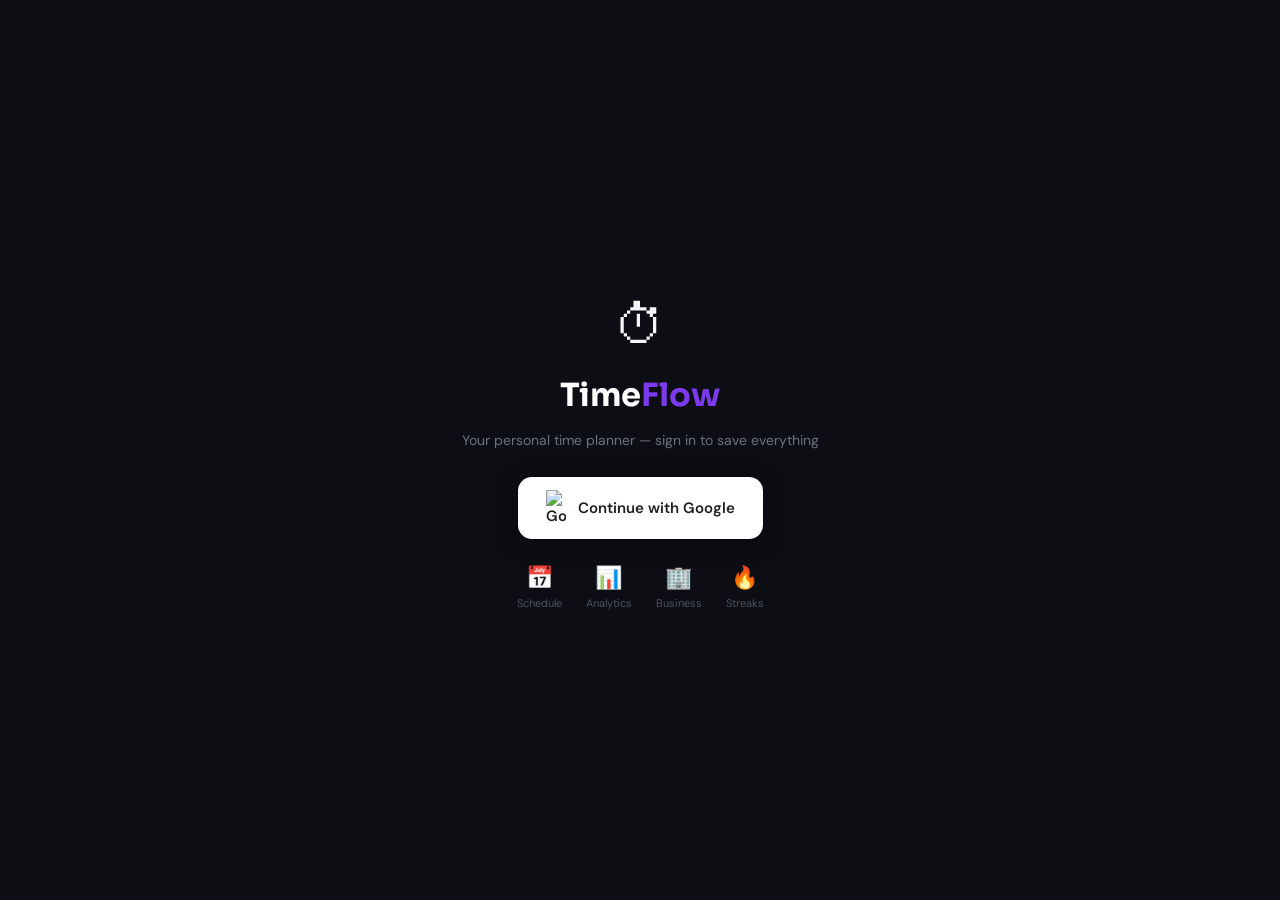
==== commit bc9534e5: "Add files via upload" ====
--- a/index.html
+++ b/index.html
@@ -3,13 +3,51 @@
 <head>
 <meta charset="UTF-8"/>
 <meta name="viewport" content="width=device-width,initial-scale=1.0"/>
-<title>TimeFlow Modular</title>
+<title>TimeFlow</title>
 <link href="https://fonts.googleapis.com/css2?family=Sora:wght@300;400;500;600;700&family=DM+Sans:opsz,wght@9..40,300;9..40,400;9..40,500;9..40,600&family=DM+Mono:wght@400;500&display=swap" rel="stylesheet"/>
 <link rel="stylesheet" href="./styles.css"/>
+
+<!-- ═══ STEP 1: Firebase SDKs ═══════════════════════════════════════════════ -->
+<script src="https://www.gstatic.com/firebasejs/10.12.0/firebase-app-compat.js"></script>
+<script src="https://www.gstatic.com/firebasejs/10.12.0/firebase-auth-compat.js"></script>
+
+<!-- ═══ STEP 2: YOUR Firebase config — paste your values here ═══════════════
+     Get these from: Firebase Console → Project Settings → Your apps → Web     -->
+<script>
+  firebase.initializeApp({
+    apiKey:            "AIzaSyArU10zwd41PATcY2y_8FD_S7LjR1ptXCE",
+    authDomain:        "timeblocks1.firebaseapp.com",
+    projectId:         "timeblocks1",
+    storageBucket:     "timeblocks1.firebasestorage.app",
+    messagingSenderId: "465443568359",
+    appId:             "1:465443568359:web:a42b056897aaa08cbd4042",
+    measurementId:     "G-REDSQV5JEK"
+  });
+</script>
 </head>
 <body>
 
-<div id="app">
+<!-- ═══ LOGIN SCREEN — shown until Google auth resolves ══════════════════════ -->
+<div id="login-screen">
+  <div class="login-logo">⏱</div>
+  <div class="login-title">Time<span>Flow</span></div>
+  <div class="login-sub">Your personal time planner — sign in to save everything</div>
+  <button id="google-login-btn">
+    <img src="https://www.gstatic.com/firebasejs/ui/2.0.0/images/auth/google.svg" width="20" alt="Google"/>
+    Continue with Google
+  </button>
+  <div id="login-error"></div>
+  <div class="login-features">
+    <div class="login-feat"><span>📅</span><span>Schedule</span></div>
+    <div class="login-feat"><span>📊</span><span>Analytics</span></div>
+    <div class="login-feat"><span>🏢</span><span>Business</span></div>
+    <div class="login-feat"><span>🔥</span><span>Streaks</span></div>
+  </div>
+</div>
+
+<!-- ═══ MAIN APP — hidden until signed in ════════════════════════════════════ -->
+<div id="app" style="display:none">
+
 <!-- LEFT SIDEBAR -->
 <nav id="sidebar">
   <div class="sb-logo">
@@ -26,19 +64,19 @@
   <div class="sb-nav">
     <div class="sb-nav-section">
       <div class="sb-nav-section-label">Main</div>
-      <button class="nav-item active" data-view="home"           onclick="switchView('home')">          <span class="ni">📅</span>Schedule</button>
-      <button class="nav-item"        data-view="categories"     onclick="switchView('categories')">    <span class="ni">🗂</span>Categories</button>
-      <button class="nav-item"        data-view="important-dates"onclick="switchView('important-dates')"><span class="ni">📌</span>Important Dates<span class="nb" id="nb-dates"></span></button>
-      <button class="nav-item"        data-view="analytics"      onclick="switchView('analytics')">     <span class="ni">📊</span>Analytics</button>
+      <button class="nav-item active" data-view="home"            onclick="switchView('home')">           <span class="ni">📅</span>Schedule</button>
+      <button class="nav-item"        data-view="categories"      onclick="switchView('categories')">     <span class="ni">🗂</span>Categories</button>
+      <button class="nav-item"        data-view="important-dates" onclick="switchView('important-dates')"><span class="ni">📌</span>Important Dates<span class="nb" id="nb-dates"></span></button>
+      <button class="nav-item"        data-view="analytics"       onclick="switchView('analytics')">      <span class="ni">📊</span>Analytics</button>
     </div>
     <div class="sb-nav-section">
       <div class="sb-nav-section-label">Social</div>
-      <button class="nav-item"        data-view="friends"        onclick="switchView('friends')">       <span class="ni">👥</span>Friends</button>
-      <button class="nav-item"        data-view="messages"       onclick="switchView('messages')">      <span class="ni">💬</span>Messages<span class="nb" id="nb-msgs"></span></button>
+      <button class="nav-item"        data-view="friends"         onclick="switchView('friends')">        <span class="ni">👥</span>Friends</button>
+      <button class="nav-item"        data-view="messages"        onclick="switchView('messages')">       <span class="ni">💬</span>Messages<span class="nb" id="nb-msgs"></span></button>
     </div>
     <div class="sb-nav-section">
       <div class="sb-nav-section-label">Work</div>
-      <button class="nav-item"        data-view="business"       onclick="switchView('business')">      <span class="ni">🏢</span>Business</button>
+      <button class="nav-item"        data-view="business"        onclick="switchView('business')">       <span class="ni">🏢</span>Business</button>
     </div>
   </div>
   <div class="sb-streak" id="sb-streak-widget">
@@ -234,13 +272,14 @@
 
 <!-- MOBILE BOTTOM NAV -->
 <nav id="mobile-bottom-nav">
-  <button class="mbn-item active" data-view="home"      onclick="switchView('home')">     <span class="mbn-icon">📅</span><span class="mbn-label">Schedule</span></button>
-  <button class="mbn-item"        data-view="categories"onclick="switchView('categories')"><span class="mbn-icon">🗂</span><span class="mbn-label">Categories</span></button>
-  <button class="mbn-item"        data-view="analytics" onclick="switchView('analytics')"><span class="mbn-icon">📊</span><span class="mbn-label">Analytics</span></button>
-  <button class="mbn-item"        data-view="friends"   onclick="switchView('friends')">  <span class="mbn-icon">👥</span><span class="mbn-label">Friends</span></button>
-  <button class="mbn-item"        data-view="profile"   onclick="switchView('profile')">  <span class="mbn-icon">👤</span><span class="mbn-label">Profile</span></button>
+  <button class="mbn-item active" data-view="home"       onclick="switchView('home')">      <span class="mbn-icon">📅</span><span class="mbn-label">Schedule</span></button>
+  <button class="mbn-item"        data-view="categories" onclick="switchView('categories')"><span class="mbn-icon">🗂</span><span class="mbn-label">Categories</span></button>
+  <button class="mbn-item"        data-view="analytics"  onclick="switchView('analytics')"> <span class="mbn-icon">📊</span><span class="mbn-label">Analytics</span></button>
+  <button class="mbn-item"        data-view="friends"    onclick="switchView('friends')">   <span class="mbn-icon">👥</span><span class="mbn-label">Friends</span></button>
+  <button class="mbn-item"        data-view="profile"    onclick="switchView('profile')">   <span class="mbn-icon">👤</span><span class="mbn-label">Profile</span></button>
 </nav>
-</div>
+</div><!-- #app -->
+
 <div id="dd-portal"></div>
 <div id="toast"></div>
 <div id="milestone-popup">
@@ -248,12 +287,11 @@
   <div class="mp-title" id="mp-title">Milestone!</div>
   <div class="mp-sub"   id="mp-sub"></div>
   <div class="mp-score" id="mp-score"></div>
-<!-- ═══════════════════════════════ APP HTML ═══════════════════════════════ -->
-
-
-<!-- ═══════════════════════════════ JAVASCRIPT ═══════════════════════════════ -->
-
-
+</div>
+
+<!-- ═══ APP SCRIPTS — order matters ═════════════════════════════════════════ -->
+<!-- auth.js MUST be first — it sets up getUserPrefix() used by state.js      -->
+<script src="./js/auth.js"></script>
 <script src="./js/state.js"></script>
 <script src="./js/blocks.js"></script>
 <script src="./js/categories.js"></script>
@@ -262,4 +300,4 @@
 <script src="./js/business.js"></script>
 <script src="./js/ui.js"></script>
 </body>
-</html>+</html>
--- a/styles.css
+++ b/styles.css
@@ -803,3 +803,32 @@
   .biz-view-controls{order:2;width:100%}
   .biz-week-nav{margin-left:0;width:100%;justify-content:space-between}
 }
+
+/* ═══════════════════════════════════════════════
+   GOOGLE LOGIN SCREEN
+═══════════════════════════════════════════════ */
+#login-screen{
+  position:fixed;inset:0;background:#0D0D14;
+  display:flex;flex-direction:column;align-items:center;justify-content:center;
+  z-index:9999;gap:16px;
+}
+.login-logo{font-size:52px;animation:login-pulse 2s ease-in-out infinite}
+@keyframes login-pulse{0%,100%{transform:scale(1)}50%{transform:scale(1.08)}}
+.login-title{font-size:32px;font-weight:700;color:#fff;font-family:'Sora',sans-serif}
+.login-title span{color:#7C3AED}
+.login-sub{font-size:14px;color:#6B7280;margin-bottom:12px}
+#google-login-btn{
+  display:flex;align-items:center;gap:12px;
+  background:#fff;color:#1f1f1f;border:none;border-radius:14px;
+  padding:13px 28px;font-size:15px;font-weight:600;cursor:pointer;
+  box-shadow:0 4px 24px rgba(0,0,0,.35);
+  transition:transform .15s,box-shadow .15s;font-family:'DM Sans',sans-serif;
+}
+#google-login-btn:hover{transform:translateY(-2px);box-shadow:0 8px 32px rgba(0,0,0,.45)}
+#google-login-btn:active{transform:translateY(0)}
+#login-error{color:#EF4444;font-size:12px;margin-top:4px;display:none;max-width:300px;text-align:center}
+.login-features{
+  display:flex;gap:24px;margin-top:8px;
+}
+.login-feat{display:flex;flex-direction:column;align-items:center;gap:4px;font-size:11px;color:#4B5563}
+.login-feat span:first-child{font-size:22px}
